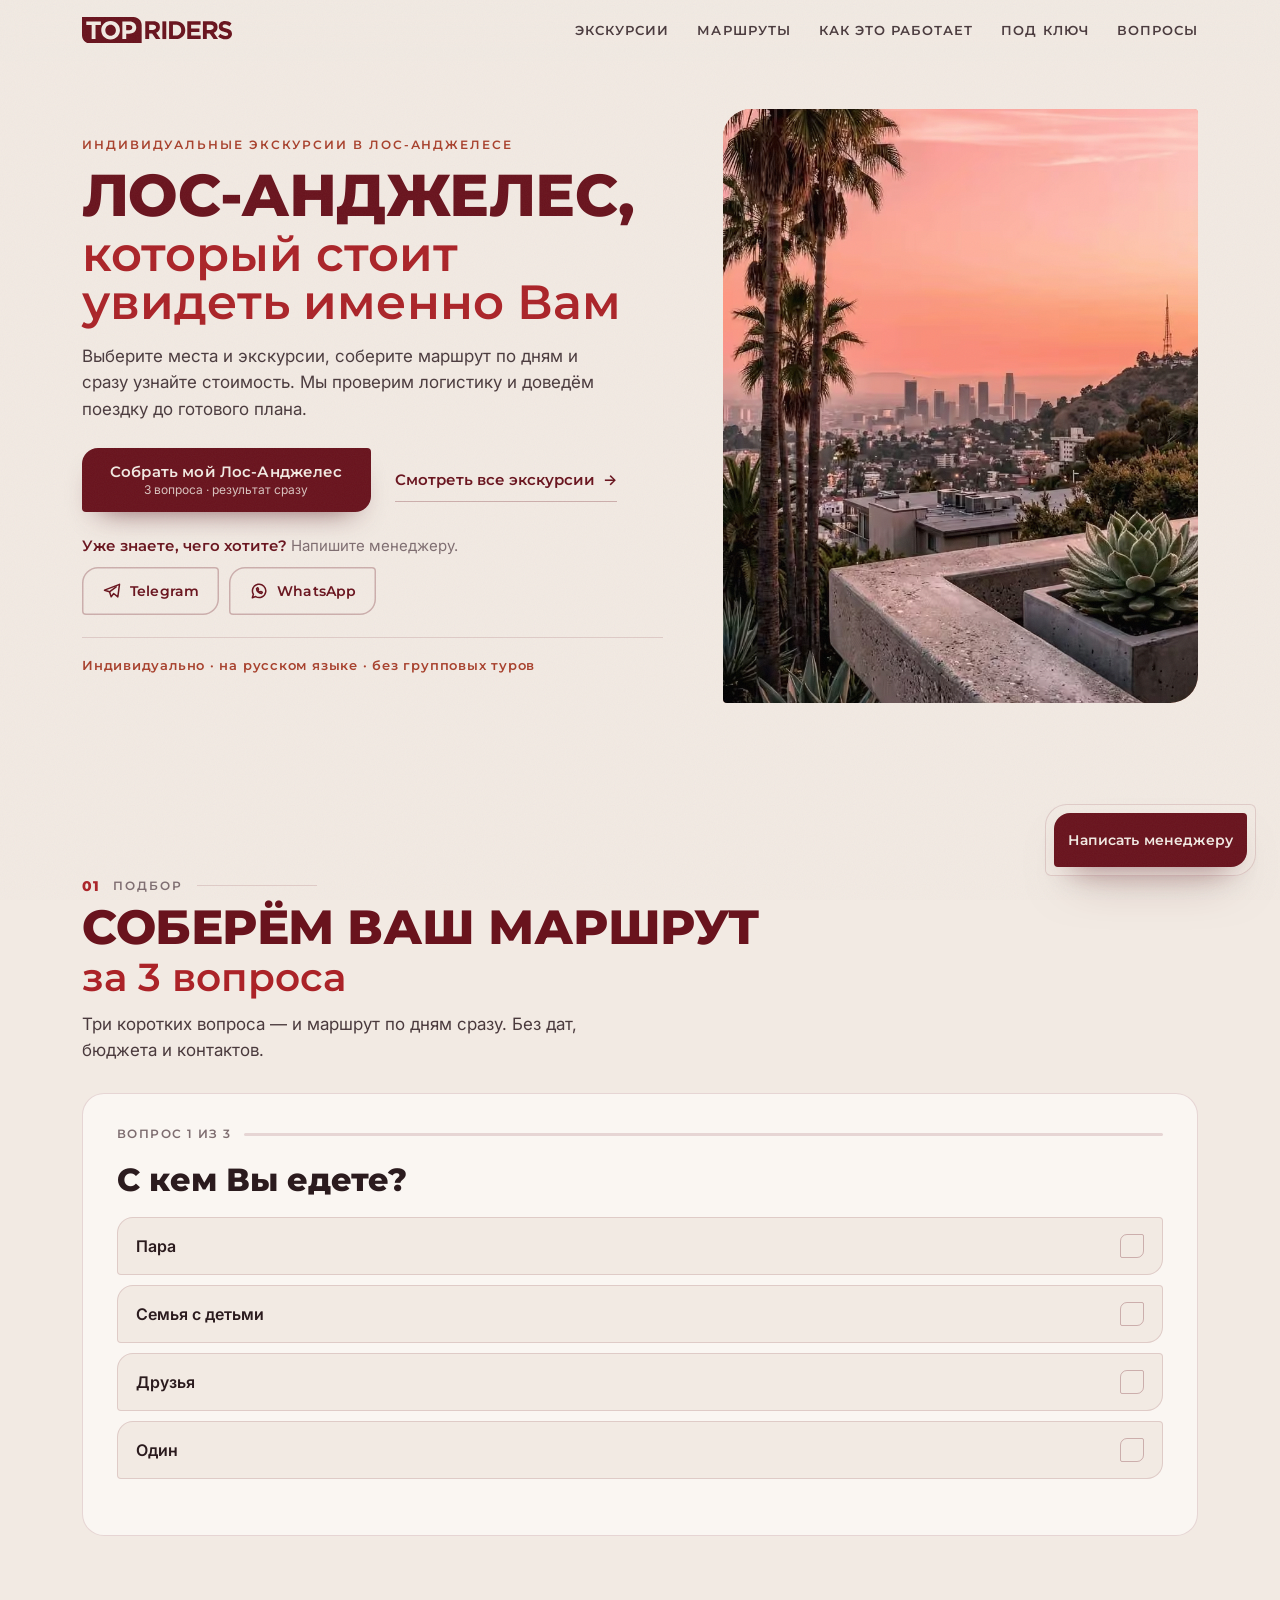
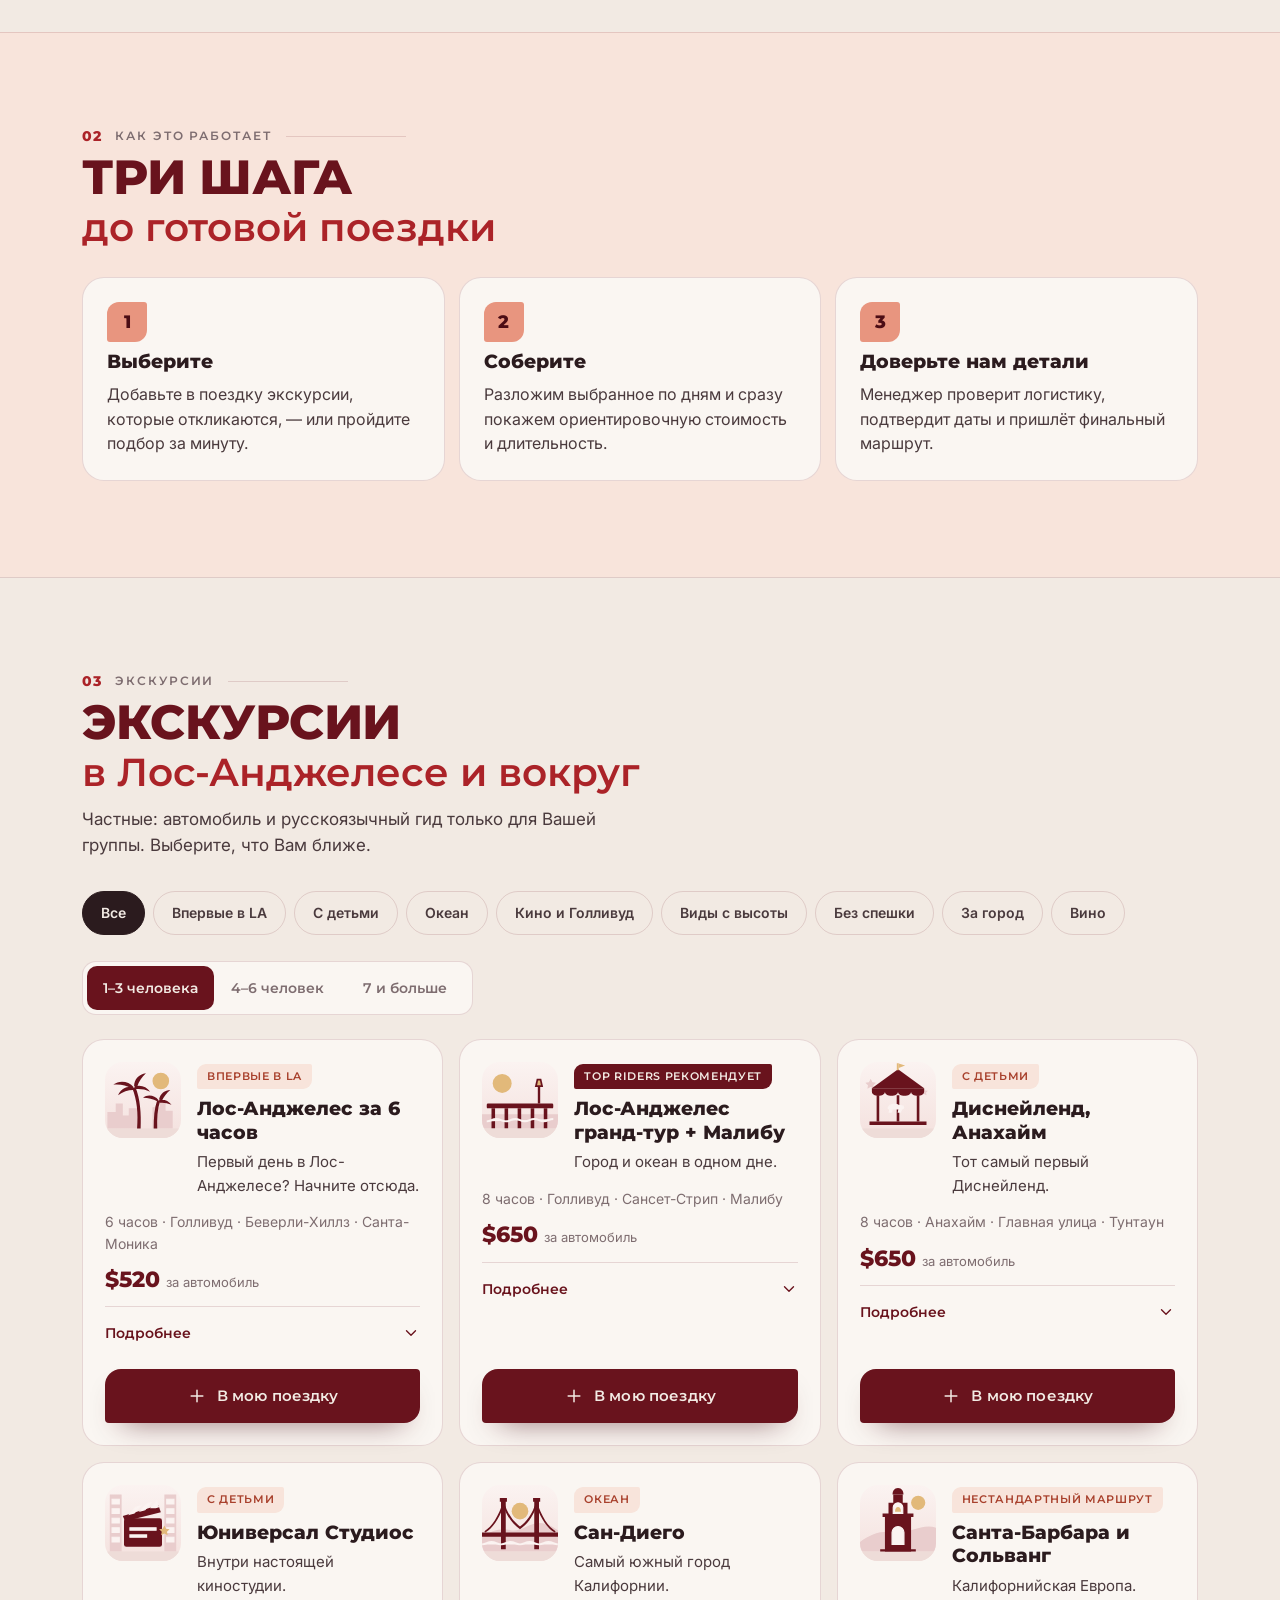
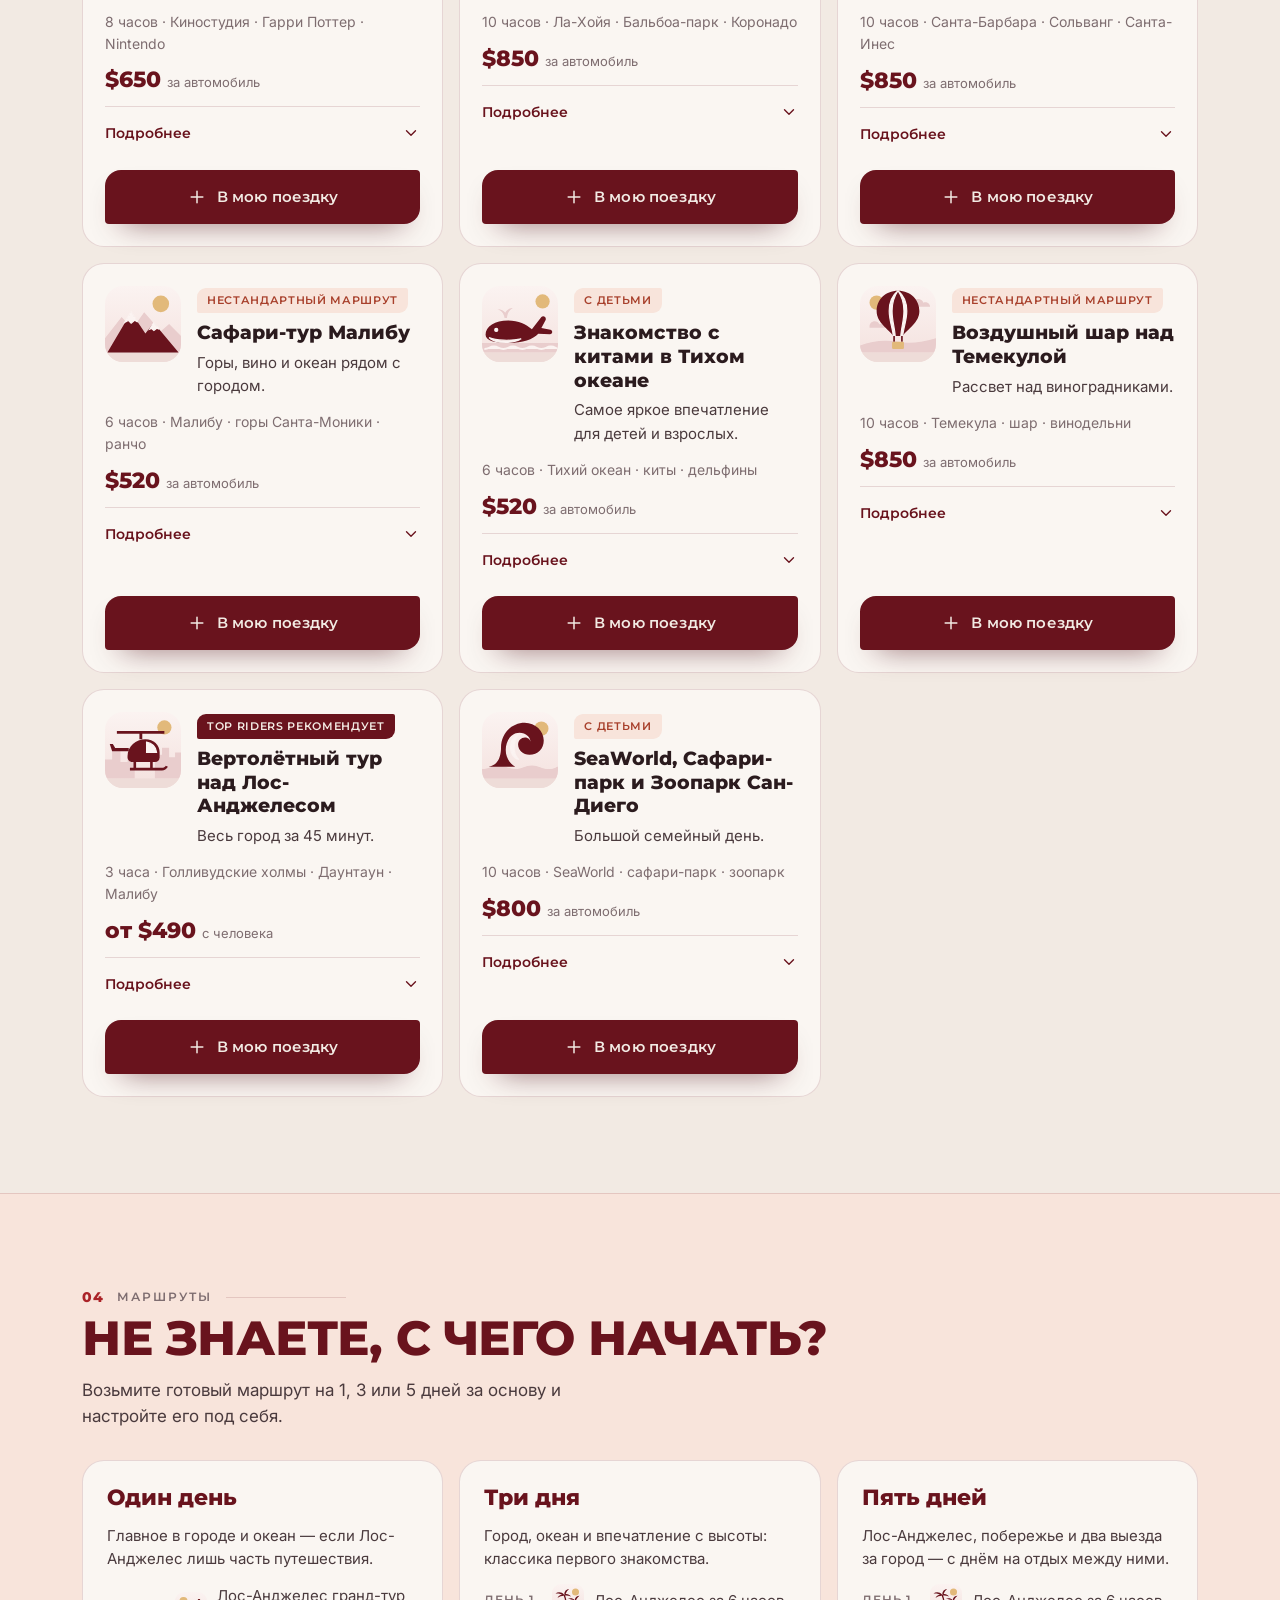
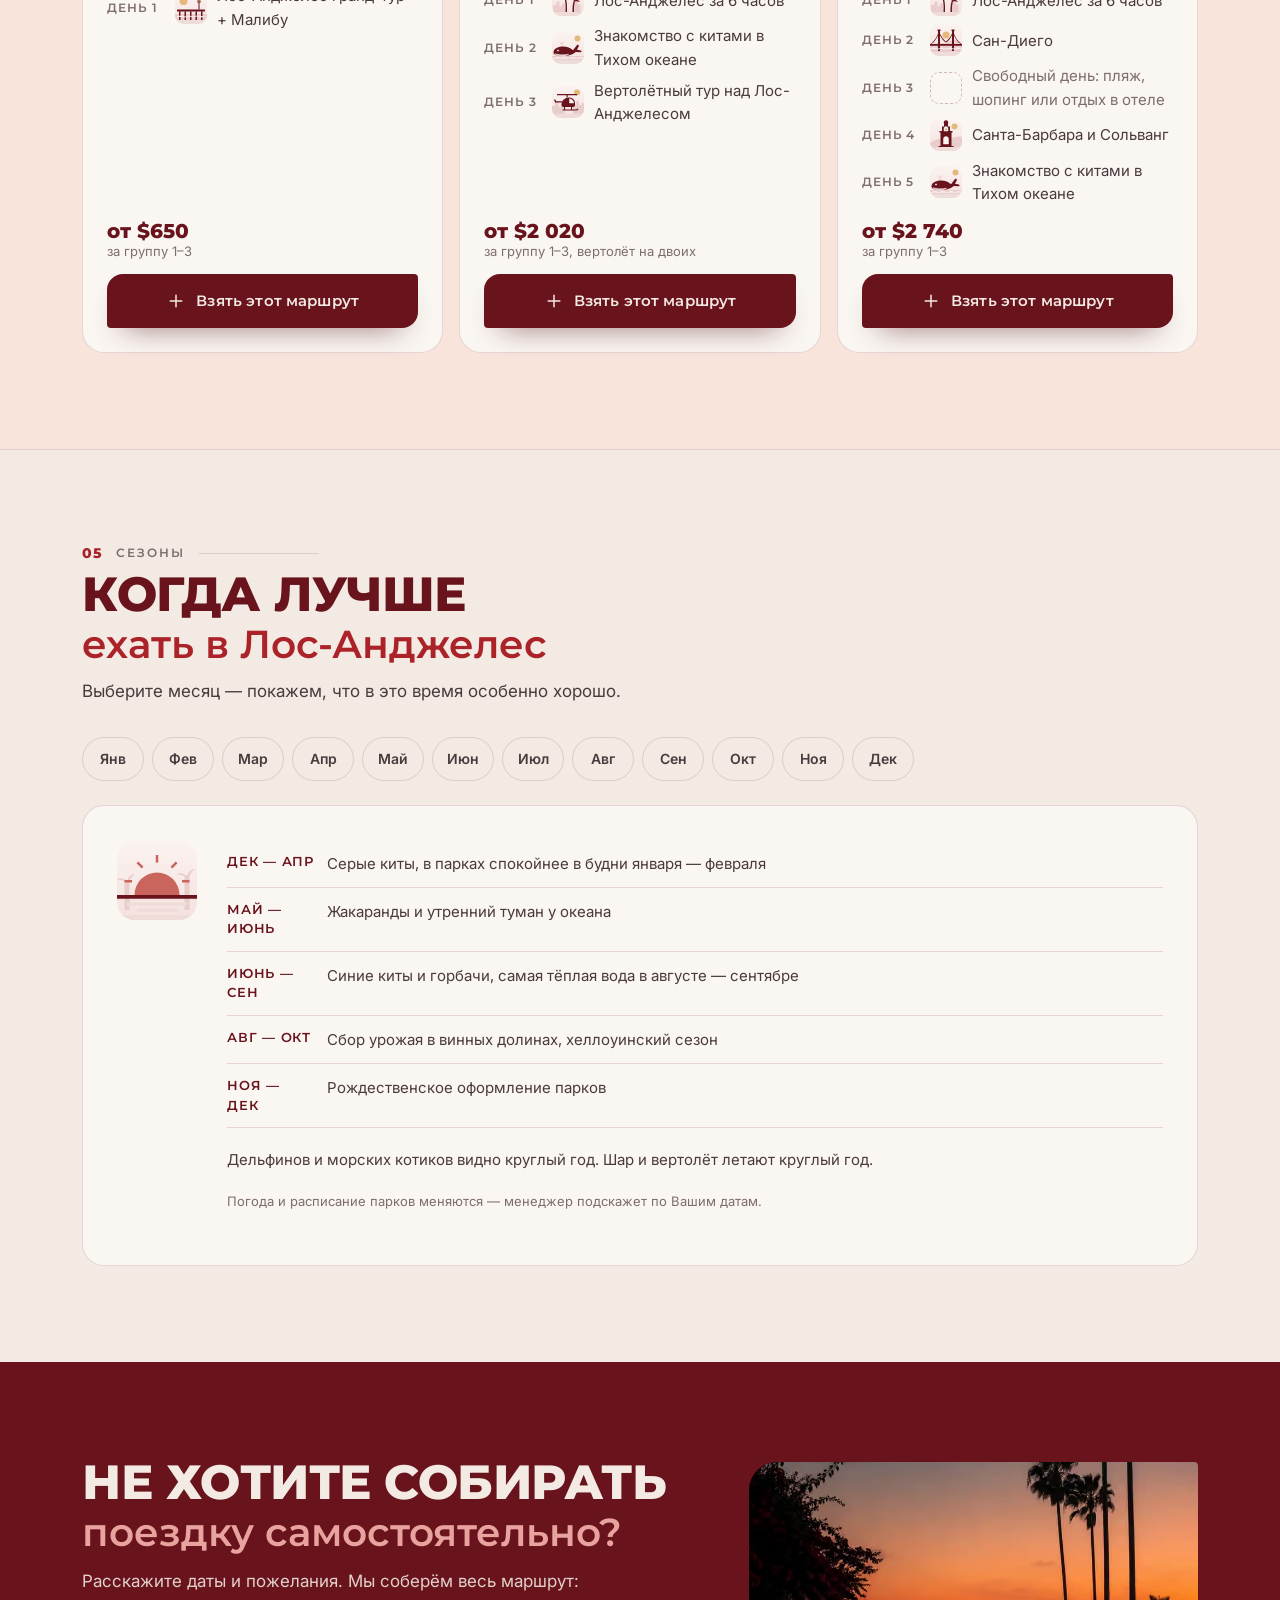
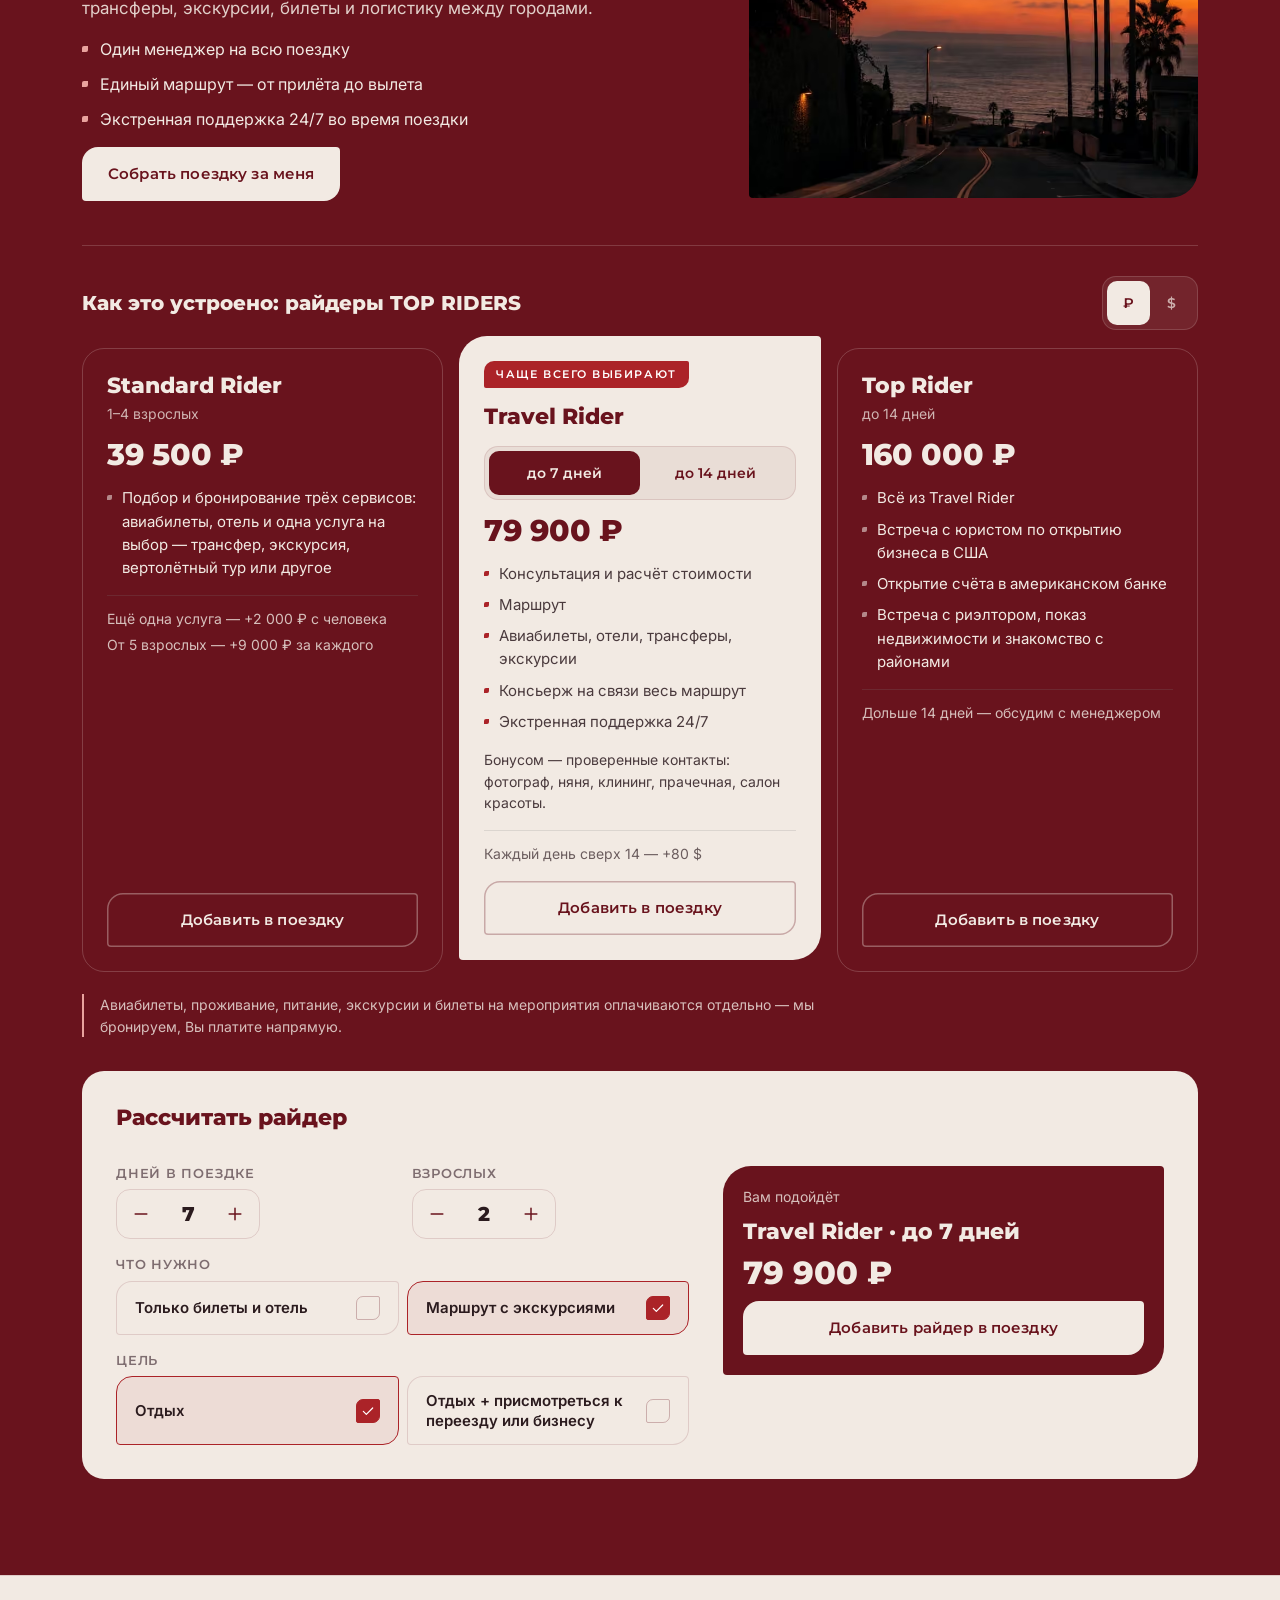
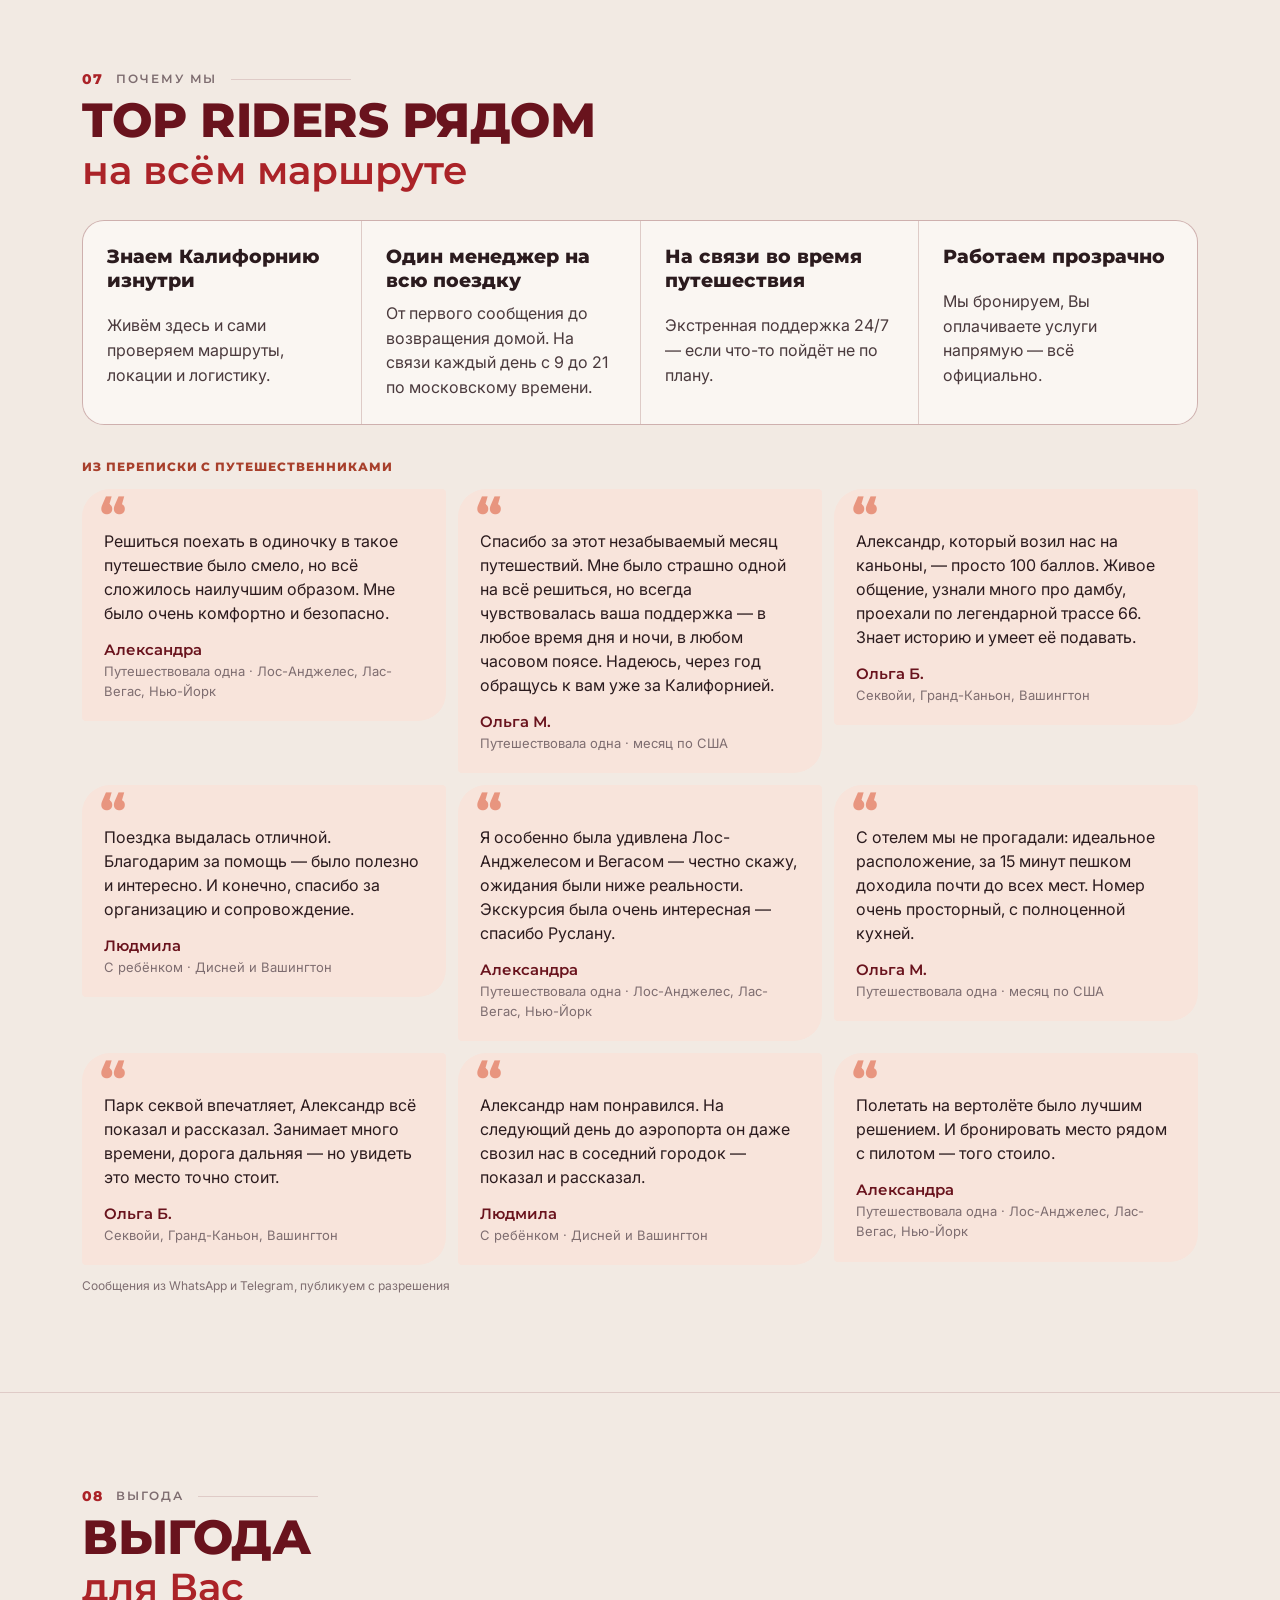
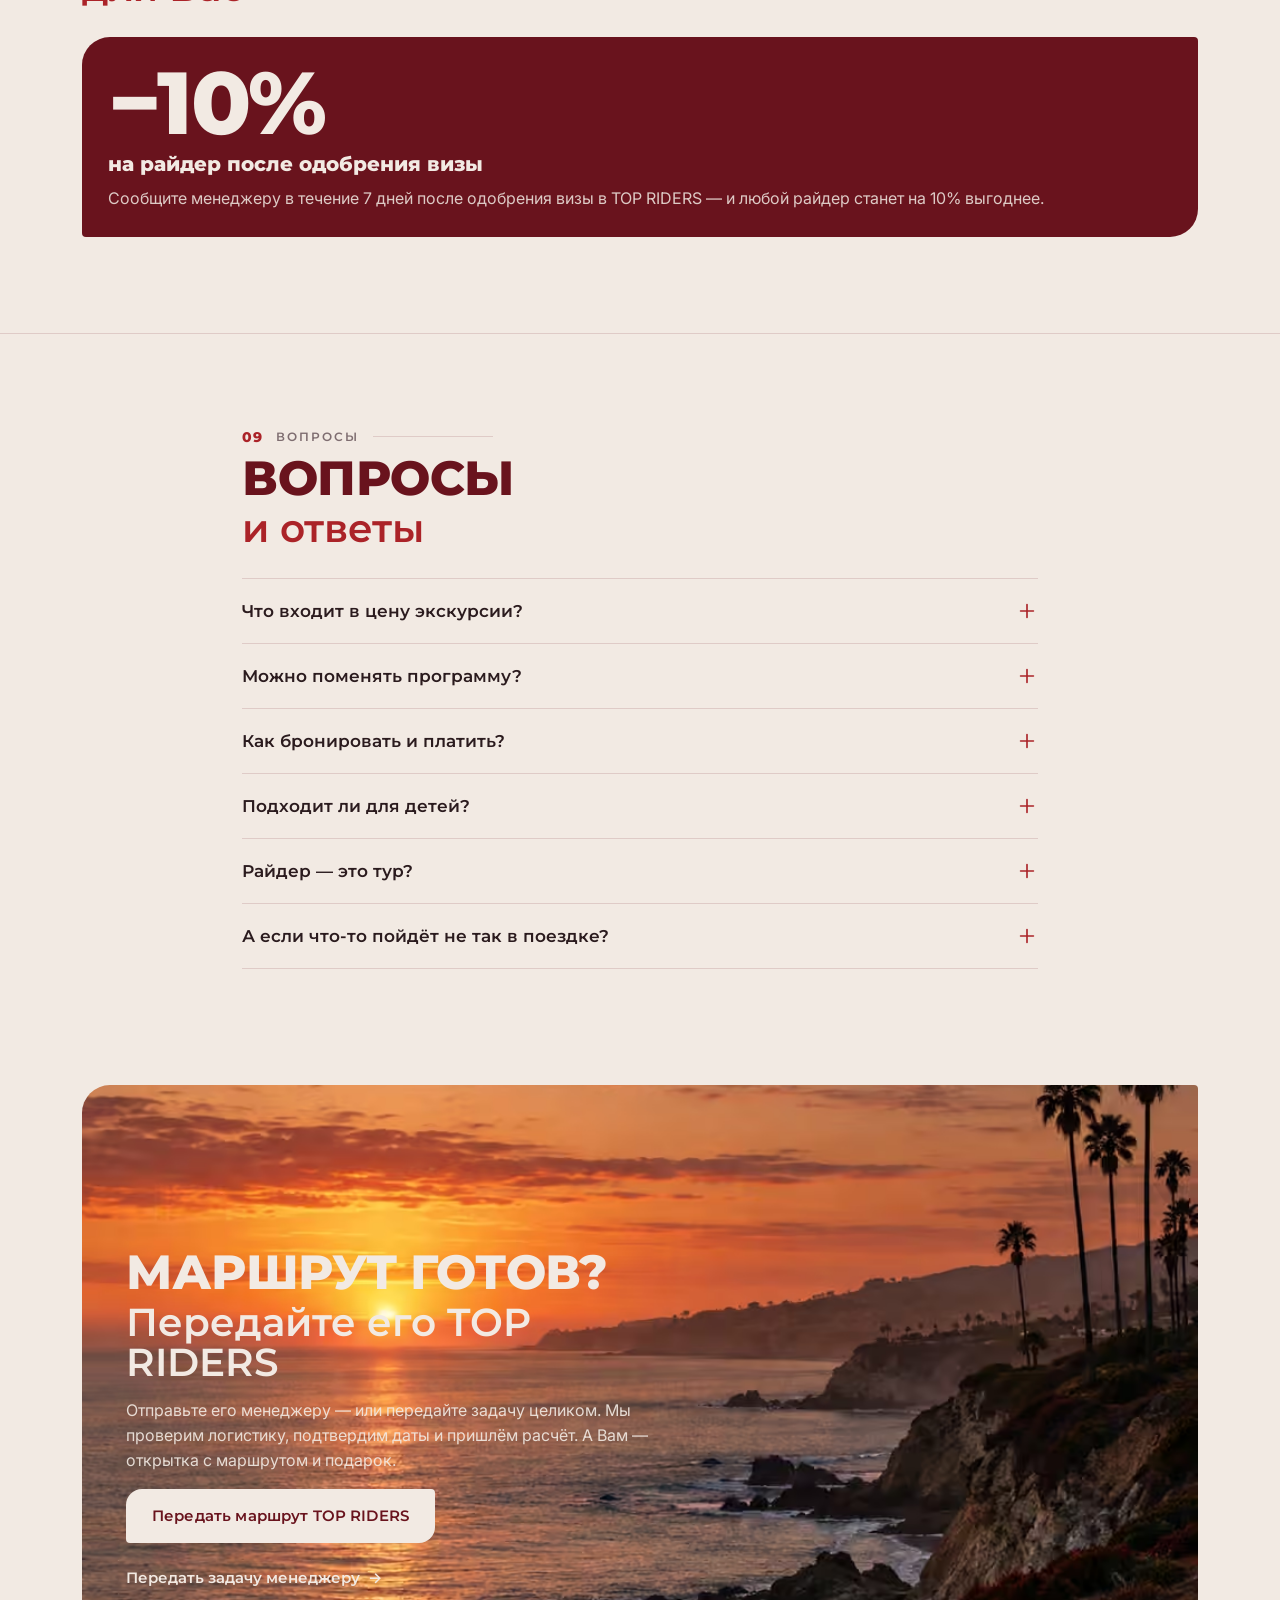
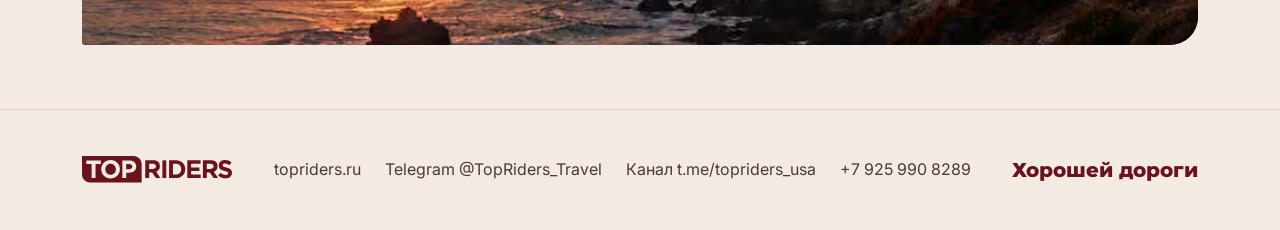
==== la/index.html @ 2ade3652 "LA: real traveller quotes under «TOP RIDERS рядом на всём маршруте» - Nine quotes from four travelle" ====
<!doctype html>
<html lang="ru">
<head>
  <meta charset="utf-8">
  <meta name="viewport" content="width=device-width, initial-scale=1, viewport-fit=cover">
  <title>Индивидуальные экскурсии в Лос-Анджелесе на русском — TOP RIDERS</title>
  <meta name="description" content="Индивидуальные экскурсии по Лос-Анджелесу с русскоязычным гидом: соберите маршрут по дням, сразу узнайте стоимость и отправьте план менеджеру TOP RIDERS.">
  <meta name="theme-color" content="#F2EAE3" media="(prefers-color-scheme: light)">
  <meta name="theme-color" content="#1C0F12" media="(prefers-color-scheme: dark)">
  <meta property="og:type" content="website">
  <meta property="og:locale" content="ru_RU">
  <meta property="og:title" content="Лос-Анджелес, который стоит увидеть именно Вам — TOP RIDERS">
  <meta property="og:description" content="Соберите поездку по дням, сразу узнайте стоимость и отправьте маршрут менеджеру.">
  <meta property="og:image" content="assets/photos/og.jpg">
  <meta property="og:image:width" content="1200">
  <meta property="og:image:height" content="630">
  <meta name="twitter:card" content="summary_large_image">
  <link rel="icon" href="assets/favicon.svg" type="image/svg+xml">
  <link rel="preconnect" href="https://fonts.googleapis.com">
  <link rel="preconnect" href="https://fonts.gstatic.com" crossorigin>
  <link rel="stylesheet" href="https://fonts.googleapis.com/css2?family=Inter:wght@400;600&family=Montserrat:wght@600;800&display=swap">
  <link rel="preload" as="image" href="assets/photos/hero.avif" type="image/avif">
  <link rel="stylesheet" href="assets/css/la.css?v=13">
  <script type="module" src="assets/js/app.js?v=13"></script>
</head>
<body>
  <a class="skip" href="#quiz">К подбору поездки</a>

  <header class="top">
    <div class="wrap top__in">
      <a class="logo" href="#hero" aria-label="TOP RIDERS — в начало" data-logo></a>
      <nav class="top__nav" aria-label="Разделы">
        <a href="#catalog">Экскурсии</a>
        <a href="#routes">Маршруты</a>
        <a href="#how">Как это работает</a>
        <a href="#riders">Под ключ</a>
        <a href="#faq">Вопросы</a>
      </nav>
      <button class="trip-btn" type="button" data-open-plan-top aria-label="Моя поездка" hidden>
        <span class="trip-btn__icon" data-ui="trip"></span><span class="trip-btn__label">Моя поездка</span><span class="trip-btn__n" data-trip-count hidden></span>
      </button>
    </div>
  </header>

  <main>
    <section class="hero" id="hero">
      <div class="wrap hero__grid">
        <div class="hero__text">
          <h1 class="overline" data-t="hero.seoTitle">Индивидуальные экскурсии в Лос-Анджелесе</h1>
          <p class="h1"><b data-t="hero.displayBold">Лос-Анджелес,</b> <span data-t="hero.displayLight">который стоит увидеть именно Вам</span></p>
          <p class="hero__lead" data-t="hero.lead">Выберите места и экскурсии, соберите маршрут по дням и сразу узнайте стоимость. Мы проверим логистику и доведём поездку до готового плана.</p>
          <div class="hero__actions">
            <a class="btn btn--main btn--cta" href="#quiz" data-start><span data-t="hero.cta">Собрать мой Лос-Анджелес</span><small data-t="hero.ctaSub">3 вопроса · результат сразу</small></a>
            <a class="link-arrow" href="#catalog"><span data-t="hero.link">Смотреть все экскурсии</span></a>
          </div>
          <div class="hero__direct">
            <p><b data-t="hero.directTitle">Уже знаете, чего хотите?</b> <span data-t="hero.directText">Напишите менеджеру.</span></p>
            <div class="hero__direct-btns">
              <button class="btn btn--ghost" type="button" data-quick="tg"><span data-ui="telegram"></span><span>Telegram</span></button>
              <button class="btn btn--ghost" type="button" data-quick="wa"><span data-ui="whatsapp"></span><span>WhatsApp</span></button>
            </div>
          </div>
          <p class="hero__tagline" data-t="hero.tagline">Индивидуально · на русском языке · без групповых туров</p>
        </div>
        <figure class="hero__photo shape">
          <picture>
            <source srcset="assets/photos/hero.avif" type="image/avif">
            <source srcset="assets/photos/hero.webp" type="image/webp">
            <img src="assets/photos/hero.jpg" width="768" height="1365" alt="Вид на Даунтаун Лос-Анджелеса с холмов, пальмы на закате" fetchpriority="high">
          </picture>
        </figure>
      </div>
    </section>

    <section class="section" id="quiz" aria-labelledby="quiz-h">
      <div class="wrap">
        <div class="sec-head" data-head="quiz"></div>
        <div class="quiz" data-quiz aria-live="polite"></div>
      </div>
    </section>

    <section class="section section--soft" id="how" aria-labelledby="how-h">
      <div class="wrap">
        <div class="sec-head" data-head="how"></div>
        <div data-how><!--prerender:how--><ol class="steps"><li class="step"><span class="step__n">1</span><h3 class="h3">Выберите</h3><p>Добавьте в поездку экскурсии, которые откликаются, — или пройдите подбор за минуту.</p></li><li class="step"><span class="step__n">2</span><h3 class="h3">Соберите</h3><p>Разложим выбранное по дням и сразу покажем ориентировочную стоимость и длительность.</p></li><li class="step"><span class="step__n">3</span><h3 class="h3">Доверьте нам детали</h3><p>Менеджер проверит логистику, подтвердит даты и пришлёт финальный маршрут.</p></li></ol><!--/prerender:how--></div>
      </div>
    </section>

    <section class="section" id="catalog" aria-labelledby="catalog-h">
      <div class="wrap">
        <div class="sec-head" data-head="catalog"></div>
        <div class="catalog__bar">
          <div class="chips" role="tablist" aria-label="Что Вам ближе" data-filters></div>
          <div class="catalog__tools">
            <div class="seg" role="radiogroup" aria-label="Размер группы" data-groupseg></div>
          </div>
        </div>
        <div class="grid" data-grid><!--prerender:catalog--><article class="card " data-card="la6"> <div class="card__head"> <span class="card__art"><span class="tile "><svg viewBox="0 0 64 64" aria-hidden="true"> <path class="b" d="M2 56V42h7v-7h6v10h5v-6h7v17Zm38 0V38h6v-5h5v8h6v15Z"/> <circle class="c" cx="47" cy="16" r="7"/> <rect class="g" x="0" y="56" width="64" height="8"/> <path class="a" d="M27 56c1-13 0-24-4-34l2.6-1c4 10 5 22 4.4 35Z"/> <path class="a" d="M24 21c-4-5-12-6-17-2 6-.5 11 .5 15.5 3.5ZM24.5 20.5c0-6 4-10 10-11-3.5 3-6 7-7.5 11.5ZM24 21c-6-1-11 2-13 7 4-3 8.5-4.5 12.5-4.5ZM25 20.5c5-1.5 10 0 13 4.5-4.5-2-9-2.5-12.5-2Z"/> <path class="a" d="M41 56c0-9 .5-17 3-24l2.4.8c-2.3 7-2.7 14.5-2.4 23.2Z"/> <path class="a" d="M45 32c-3-4-9-5-13-2 4.5 0 8.5 1 12 3ZM45.5 31.5c1-5 5-8 9.5-8-3 2.5-5.5 5.5-7 9ZM45.5 32c4-1 8 .5 10.5 4-3.5-1.5-7-2-10-1.6Z"/></svg></span></span> <div class="card__titles"> <span class="badge badge--first">Впервые в LA</span> <h3 class="h3">Лос-Анджелес за 6 часов</h3> <p class="card__hook">Первый день в Лос-Анджелесе? Начните отсюда.</p> </div> </div> <p class="card__meta">6 часов · Голливуд · Беверли-Хиллз · Санта-Моника</p> <div class="card__price">$520 <small>за автомобиль</small></div> <details class="more"> <summary>Подробнее <svg viewBox="0 0 24 24" fill="none" stroke="currentColor" stroke-width="1.8" stroke-linecap="round" stroke-linejoin="round" aria-hidden="true" ><path d="m6 9 6 6 6-6"/></svg></summary> <p class="card__lead">Голливуд, Беверли-Хиллз и океан за один день — без попытки увидеть весь город сразу.</p> <p class="more__price">Автомобиль с гидом · до 3 гостей · ≈ $173 с человека, если поедете втроём</p> <div class="more__grid"> <div class="fit"><b>Подойдёт, если</b><ul><li>Вы впервые в городе</li><li>хочется увидеть главное за один день</li><li>любите красивые виды</li></ul></div> <div class="fit fit--no"><b>Не рекомендуем, если</b><ul><li>Вы уже хорошо знаете Лос-Анджелес</li></ul></div> <div class="fit"><b>Программа</b><ul><li>Аллея славы и театр Долби</li><li>Обсерватория Гриффита с видом на город</li><li>Даунтаун, мэрия, улица Ольвера</li><li>Беверли-Хиллз и Родео-драйв</li><li>Санта-Моника и Третья улица</li></ul></div> </div> <p class="term">По желанию — на ретро-автомобиле, +60 $ в час.</p> <p class="when"><b>Когда лучше:</b> Круглый год. В мае — июне город в цветущих жакарандах.</p> </details> <div class="card__foot"><button class="btn btn--main add " type="button" data-add="la6" aria-pressed="false"> <svg viewBox="0 0 24 24" fill="none" stroke="currentColor" stroke-width="1.8" stroke-linecap="round" stroke-linejoin="round" aria-hidden="true" ><path d="M12 5v14M5 12h14"/></svg><span>В мою поездку</span></button></div> </article><article class="card " data-card="lagrand"> <div class="card__head"> <span class="card__art"><span class="tile "><svg viewBox="0 0 64 64" aria-hidden="true"> <circle class="c" cx="17" cy="18" r="8"/> <path class="b" d="M0 44h64v12H0Z"/> <rect class="a" x="4" y="35" width="56" height="4" rx="1"/> <path class="a" d="M8 39h3v17H8Zm11 0h3v17h-3Zm11 0h3v17h-3Zm11 0h3v17h-3Zm11 0h3v17h-3Z"/> <path class="a" d="M47 35V20h2v15Z"/> <path class="a" d="M44.5 21h7l-1.6-7h-3.8Z"/> <path class="c" d="M46.4 19.5h3.2l-.8-4h-1.6Z"/> <rect class="g" x="0" y="56" width="64" height="8"/> <path class="h" d="M4 50c4 0 4-2 8-2s4 2 8 2 4-2 8-2 4 2 8 2 4-2 8-2 4 2 8 2 4-2 8-2" fill="none" stroke-width="1.6"/></svg></span></span> <div class="card__titles"> <span class="badge badge--recommend">TOP RIDERS рекомендует</span> <h3 class="h3">Лос-Анджелес гранд-тур + Малибу</h3> <p class="card__hook">Город и океан в одном дне.</p> </div> </div> <p class="card__meta">8 часов · Голливуд · Сансет-Стрип · Малибу</p> <div class="card__price">$650 <small>за автомобиль</small></div> <details class="more"> <summary>Подробнее <svg viewBox="0 0 24 24" fill="none" stroke="currentColor" stroke-width="1.8" stroke-linecap="round" stroke-linejoin="round" aria-hidden="true" ><path d="m6 9 6 6 6-6"/></svg></summary> <p class="card__lead">Вся классика Лос-Анджелеса, а потом — побережье Малибу и пирс на закате.</p> <p class="more__price">Автомобиль с гидом · до 3 гостей · ≈ $217 с человека, если поедете втроём</p> <div class="more__grid"> <div class="fit"><b>Подойдёт, если</b><ul><li>Вы впервые в городе и хотите увидеть больше</li><li>любите океан</li><li>готовы к насыщенному дню</li></ul></div> <div class="fit fit--no"><b>Не рекомендуем, если</b><ul><li>хочется минимум времени в машине</li></ul></div> <div class="fit"><b>Программа</b><ul><li>Вся программа 6-часового тура</li><li>Сансет-Стрип</li><li>Сад Lake Shrine в Пасифик-Палисейдс</li><li>Смотровая у университета Пеппердайн</li><li>Пирс Малибу</li></ul></div> </div> <p class="when"><b>Когда лучше:</b> Август — сентябрь — самая тёплая вода. В мае — июне утром у океана бывает туман, к обеду обычно проясняется.</p> </details> <div class="card__foot"><button class="btn btn--main add " type="button" data-add="lagrand" aria-pressed="false"> <svg viewBox="0 0 24 24" fill="none" stroke="currentColor" stroke-width="1.8" stroke-linecap="round" stroke-linejoin="round" aria-hidden="true" ><path d="M12 5v14M5 12h14"/></svg><span>В мою поездку</span></button></div> </article><article class="card " data-card="disney"> <div class="card__head"> <span class="card__art"><span class="tile "><svg viewBox="0 0 64 64" aria-hidden="true"> <path class="b" d="M9 14l1.5 3 3 .5-2.2 2 .5 3-2.8-1.4-2.8 1.4.5-3-2.2-2 3-.5ZM54 22l1 2 2.2.3-1.6 1.5.4 2.2-2-1-2 1 .4-2.2-1.6-1.5 2.2-.3Z"/> <rect class="g" x="0" y="56" width="64" height="8"/> <path class="a" d="M32 6 10 22h44Z"/> <path class="c" d="M31 1h1.6v6H31Z"/><path class="c" d="M32.6 1.2 38 3l-5.4 2Z"/> <path class="a" d="M10 22h44v3c0 2-2.5 3.5-5.5 3.5S43 27 43 25c0 2-2.5 3.5-5.5 3.5S32 27 32 25c0 2-2.5 3.5-5.5 3.5S21 27 21 25c0 2-2.5 3.5-5.5 3.5S10 27 10 25Z"/> <path class="a" d="M14 28h2.2v22H14Zm16.9 0h2.2v22h-2.2Zm16.9 0H50v22h-2.2Z"/> <path class="a" d="M8 50h48v3H8Z"/> <path class="h" d="M24 38c1.5-2.5 6-3 8.5-1.5l3 .5c1 0 1.5 1 1 2l-1 .2-1.6 3h-1.6l.6-2.6h-5.8l-.8 2.6h-1.6l.4-2.8c-1 .2-1.6-.2-1.1-1.4Z"/></svg></span></span> <div class="card__titles"> <span class="badge badge--kids">С детьми</span> <h3 class="h3">Диснейленд, Анахайм</h3> <p class="card__hook">Тот самый первый Диснейленд.</p> </div> </div> <p class="card__meta">8 часов · Анахайм · Главная улица · Тунтаун</p> <div class="card__price">$650 <small>за автомобиль</small></div> <details class="more"> <summary>Подробнее <svg viewBox="0 0 24 24" fill="none" stroke="currentColor" stroke-width="1.8" stroke-linecap="round" stroke-linejoin="round" aria-hidden="true" ><path d="m6 9 6 6 6-6"/></svg></summary> <p class="card__lead">Мы берём на себя дорогу и маршрут по парку, Вы — только впечатления.</p> <p class="more__price">Автомобиль с гидом · до 3 гостей · ≈ $217 с человека, если поедете втроём</p> <div class="more__grid"> <div class="fit"><b>Подойдёт, если</b><ul><li>Вы путешествуете с детьми</li><li>хочется провести в парке весь день</li><li>важно не тратить время на очереди и дорогу</li></ul></div> <div class="fit fit--no"><b>Не рекомендуем, если</b><ul><li>не любите людные места</li></ul></div> <div class="fit"><b>Программа</b><ul><li>Главная улица</li><li>Страна фантазий</li><li>Страна будущего</li><li>Приключения и Новый Орлеан</li><li>Тунтаун</li></ul></div> </div> <p class="term">Билеты в парк оплачиваются отдельно.</p> <p class="when"><b>Когда лучше:</b> Спокойнее в будни января — февраля (кроме праздничных выходных) и в сентябре. С середины ноября — рождественское оформление, в сентябре — октябре — хеллоуинский сезон.</p> </details> <div class="card__foot"><button class="btn btn--main add " type="button" data-add="disney" aria-pressed="false"> <svg viewBox="0 0 24 24" fill="none" stroke="currentColor" stroke-width="1.8" stroke-linecap="round" stroke-linejoin="round" aria-hidden="true" ><path d="M12 5v14M5 12h14"/></svg><span>В мою поездку</span></button></div> </article><article class="card " data-card="universal"> <div class="card__head"> <span class="card__art"><span class="tile "><svg viewBox="0 0 64 64" aria-hidden="true"> <path class="b" d="M4 8h10v48H4Zm46 0h10v48H50Z"/> <path class="h" d="M6 12h6v4H6Zm0 8h6v4H6Zm0 8h6v4H6Zm0 8h6v4H6Zm0 8h6v4H6Zm46-32h6v4h-6Zm0 8h6v4h-6Zm0 8h6v4h-6Zm0 8h6v4h-6Zm0 8h6v4h-6Z"/> <rect class="g" x="0" y="56" width="64" height="8"/> <rect class="a" x="16" y="28" width="32" height="24" rx="2"/> <path class="a" d="m15 26 30-9 2 6-30 7.5Z"/> <path class="h" d="m21 24.5 5-5.8 3.6-1-5 5.8Zm9-2.7 5-5.8 3.6-1-5 5.8Zm9-2.7 4.6-5.3 1.4 4.6-2.4.7Z"/> <path class="h" d="M21 36h22v2H21Zm0 6h14v2H21Z"/> <path class="c" d="M50 34l1.4 2.8 3 .4-2.2 2.1.6 3-2.8-1.5-2.8 1.5.6-3-2.2-2.1 3-.4Z"/></svg></span></span> <div class="card__titles"> <span class="badge badge--kids">С детьми</span> <h3 class="h3">Юниверсал Студиос</h3> <p class="card__hook">Внутри настоящей киностудии.</p> </div> </div> <p class="card__meta">8 часов · Киностудия · Гарри Поттер · Nintendo</p> <div class="card__price">$650 <small>за автомобиль</small></div> <details class="more"> <summary>Подробнее <svg viewBox="0 0 24 24" fill="none" stroke="currentColor" stroke-width="1.8" stroke-linecap="round" stroke-linejoin="round" aria-hidden="true" ><path d="m6 9 6 6 6-6"/></svg></summary> <p class="card__lead">Съёмочные площадки, мир Гарри Поттера и Super Nintendo World — для детей и взрослых.</p> <p class="more__price">Автомобиль с гидом · до 3 гостей · ≈ $217 с человека, если поедете втроём</p> <div class="more__grid"> <div class="fit"><b>Подойдёт, если</b><ul><li>любите кино</li><li>путешествуете с детьми или подростками</li><li>хочется аттракционов</li></ul></div> <div class="fit fit--no"><b>Не рекомендуем, если</b><ul><li>ищете спокойный день</li></ul></div> <div class="fit"><b>Программа</b><ul><li>Экскурсия по действующей киностудии</li><li>Мир Гарри Поттера</li><li>Super Nintendo World</li><li>Парк Юрского периода</li><li>«Трансформеры» и шоу WaterWorld</li></ul></div> </div> <p class="term">Билеты в парк оплачиваются отдельно.</p> <p class="when"><b>Когда лучше:</b> Спокойнее в будни января — февраля и в сентябре. Halloween Horror Nights (сентябрь — октябрь) — вечерняя программа для взрослых, детям до 13 лет её не рекомендуют.</p> </details> <div class="card__foot"><button class="btn btn--main add " type="button" data-add="universal" aria-pressed="false"> <svg viewBox="0 0 24 24" fill="none" stroke="currentColor" stroke-width="1.8" stroke-linecap="round" stroke-linejoin="round" aria-hidden="true" ><path d="M12 5v14M5 12h14"/></svg><span>В мою поездку</span></button></div> </article><article class="card " data-card="sandiego"> <div class="card__head"> <span class="card__art"><span class="tile "><svg viewBox="0 0 64 64" aria-hidden="true"> <circle class="c" cx="32" cy="22" r="7"/> <path class="b" d="M0 44c8-6 16-8 24-6s16-6 24-6 12 4 16 6v18H0Z"/> <rect class="g" x="0" y="56" width="64" height="8"/> <path class="a" d="M16 12h4v42h-4Zm28 0h4v42h-4Z"/> <path class="a" d="M15 11h6v3h-6Zm28 0h6v3h-6Z"/> <path class="a" d="M0 40h64v3.5H0Z"/> <path class="a" d="M2 39C8 35 14 27 18 13c4 13 9 18 14 22 5-4 10-9 14-22 4 14 10 22 16 26l-.8 1C55 36 50 29 46 18c-4 10-8 15-14 19.2C26 33 22 28 18 18 14 29 9 36 2.8 40Z"/> <path class="h" d="M0 50c4 0 4-2 8-2s4 2 8 2 4-2 8-2 4 2 8 2 4-2 8-2 4 2 8 2 4-2 8-2 4 2 8 2" fill="none" stroke-width="1.6"/></svg></span></span> <div class="card__titles"> <span class="badge badge--ocean">Океан</span> <h3 class="h3">Сан-Диего</h3> <p class="card__hook">Самый южный город Калифорнии.</p> </div> </div> <p class="card__meta">10 часов · Ла-Хойя · Бальбоа-парк · Коронадо</p> <div class="card__price">$850 <small>за автомобиль</small></div> <details class="more"> <summary>Подробнее <svg viewBox="0 0 24 24" fill="none" stroke="currentColor" stroke-width="1.8" stroke-linecap="round" stroke-linejoin="round" aria-hidden="true" ><path d="m6 9 6 6 6-6"/></svg></summary> <p class="card__lead">Морские котики Ла-Хойи, мексиканский колорит Старого города и остров Коронадо.</p> <p class="more__price">Автомобиль с гидом · до 3 гостей · ≈ $283 с человека, если поедете втроём</p> <div class="more__grid"> <div class="fit"><b>Подойдёт, если</b><ul><li>любите океан и животных</li><li>хочется увидеть другой город</li><li>готовы к длинному дню</li></ul></div> <div class="fit fit--no"><b>Не рекомендуем, если</b><ul><li>у Вас всего 1–2 дня в Лос-Анджелесе</li></ul></div> <div class="fit"><b>Программа</b><ul><li>Ла-Хойя с морскими котиками</li><li>Бальбоа-парк</li><li>Старый город с мексиканским колоритом</li><li>Набережная и авианосец «Мидуэй»</li><li>Остров Коронадо и отель Del Coronado</li></ul></div> </div> <p class="when"><b>Когда лучше:</b> Круглый год. Морских котиков видно в любой сезон.</p> </details> <div class="card__foot"><button class="btn btn--main add " type="button" data-add="sandiego" aria-pressed="false"> <svg viewBox="0 0 24 24" fill="none" stroke="currentColor" stroke-width="1.8" stroke-linecap="round" stroke-linejoin="round" aria-hidden="true" ><path d="M12 5v14M5 12h14"/></svg><span>В мою поездку</span></button></div> </article><article class="card " data-card="santabarbara"> <div class="card__head"> <span class="card__art"><span class="tile "><svg viewBox="0 0 64 64" aria-hidden="true"> <circle class="c" cx="49" cy="15" r="6"/> <path class="b" d="M0 48c10-8 20-10 30-8s22-8 34-4v20H0Z"/> <rect class="g" x="0" y="56" width="64" height="8"/> <path class="a" d="M21 56V26h22v30Z"/> <path class="a" d="M19 24h26v3H19Zm5-9h16v9H24Zm4-7h8v7h-8Z"/> <path class="a" d="M32 2.5c3.2 0 4.6 2.6 4.6 5.5h-9.2c0-2.9 1.4-5.5 4.6-5.5Z"/> <path class="h" d="M28 24v-5a4 4 0 0 1 8 0v5Zm-1 26V40a5 5 0 0 1 10 0v10Z"/> <path class="c" d="M29.5 22.5c0-2.6 1-4 2.5-4s2.5 1.4 2.5 4Z"/> <path class="a" d="M17 54h30v2H17Z"/></svg></span></span> <div class="card__titles"> <span class="badge badge--unusual">Нестандартный маршрут</span> <h3 class="h3">Санта-Барбара и Сольванг</h3> <p class="card__hook">Калифорнийская Европа.</p> </div> </div> <p class="card__meta">10 часов · Санта-Барбара · Сольванг · Санта-Инес</p> <div class="card__price">$850 <small>за автомобиль</small></div> <details class="more"> <summary>Подробнее <svg viewBox="0 0 24 24" fill="none" stroke="currentColor" stroke-width="1.8" stroke-linecap="round" stroke-linejoin="round" aria-hidden="true" ><path d="m6 9 6 6 6-6"/></svg></summary> <p class="card__lead">Испанская архитектура, датский городок Сольванг и дегустация в винной долине.</p> <p class="more__price">Автомобиль с гидом · до 3 гостей · ≈ $283 с человека, если поедете втроём</p> <div class="more__grid"> <div class="fit"><b>Подойдёт, если</b><ul><li>любите архитектуру и вино</li><li>хочется спокойного дня за городом</li><li>едете вдвоём</li></ul></div> <div class="fit fit--no"><b>Не рекомендуем, если</b><ul><li>путешествуете с маленькими детьми</li></ul></div> <div class="fit"><b>Программа</b><ul><li>Монтесито</li><li>Причал Стирнс-Уорф</li><li>Миссия Санта-Барбары</li><li>Здание суда со смотровой башней</li><li>Датский городок Сольванг</li><li>Дегустация в винодельнях долины Санта-Инес</li></ul></div> </div> <p class="when"><b>Когда лучше:</b> Август — октябрь — сбор урожая, самое красивое время в долинах.</p> </details> <div class="card__foot"><button class="btn btn--main add " type="button" data-add="santabarbara" aria-pressed="false"> <svg viewBox="0 0 24 24" fill="none" stroke="currentColor" stroke-width="1.8" stroke-linecap="round" stroke-linejoin="round" aria-hidden="true" ><path d="M12 5v14M5 12h14"/></svg><span>В мою поездку</span></button></div> </article><article class="card " data-card="safari"> <div class="card__head"> <span class="card__art"><span class="tile "><svg viewBox="0 0 64 64" aria-hidden="true"> <circle class="c" cx="47" cy="15" r="7"/> <path class="b" d="M0 44 14 26l9 10 10-14 14 16 7-6 10 10v14H0Z"/> <rect class="g" x="0" y="56" width="64" height="8"/> <path class="a" d="M2 56 22 22l12 18 7-9 21 25Z"/> <path class="h" d="m22 22 5.5 8.4-2.5-1.6-3 2.6-2.4-2.4-3 1.6Zm19 9 4.6 5.4-2-.8-2.4 1.8-2-1.6-1.6.6Z"/></svg></span></span> <div class="card__titles"> <span class="badge badge--unusual">Нестандартный маршрут</span> <h3 class="h3">Сафари-тур Малибу</h3> <p class="card__hook">Горы, вино и океан рядом с городом.</p> </div> </div> <p class="card__meta">6 часов · Малибу · горы Санта-Моники · ранчо</p> <div class="card__price">$520 <small>за автомобиль</small></div> <details class="more"> <summary>Подробнее <svg viewBox="0 0 24 24" fill="none" stroke="currentColor" stroke-width="1.8" stroke-linecap="round" stroke-linejoin="round" aria-hidden="true" ><path d="m6 9 6 6 6-6"/></svg></summary> <p class="card__lead">Ранчо в горах Санта-Моники с животными и виноградниками, а потом — пляжи Малибу.</p> <p class="more__price">Автомобиль с гидом · до 3 гостей · ≈ $173 с человека, если поедете втроём</p> <div class="more__grid"> <div class="fit"><b>Подойдёт, если</b><ul><li>хочется природы без долгой дороги</li><li>любите вино</li><li>ищете нетуристический Лос-Анджелес</li></ul></div> <div class="fit"><b>Программа</b><ul><li>Пляжи Малибу</li><li>Сафари на ранчо в горах Санта-Моники</li><li>Виноградники и животные</li><li>Дегустация вин</li></ul></div> </div> <p class="term">Билеты на сафари оплачиваются отдельно, ужин на закате — по желанию.</p> <p class="when"><b>Когда лучше:</b> Август — октябрь — сбор урожая. Летом у океана комфортно.</p> </details> <div class="card__foot"><button class="btn btn--main add " type="button" data-add="safari" aria-pressed="false"> <svg viewBox="0 0 24 24" fill="none" stroke="currentColor" stroke-width="1.8" stroke-linecap="round" stroke-linejoin="round" aria-hidden="true" ><path d="M12 5v14M5 12h14"/></svg><span>В мою поездку</span></button></div> </article><article class="card " data-card="whales"> <div class="card__head"> <span class="card__art"><span class="tile "><svg viewBox="0 0 64 64" aria-hidden="true"> <circle class="c" cx="51" cy="13" r="6"/> <path class="b" d="M0 48h64v8H0Z"/> <rect class="g" x="0" y="56" width="64" height="8"/> <path class="a" d="M3 41c0-7 8-12 19-12 9 0 15 3 20 7.5L50 26c1.8-1.4 4.4.2 3.6 2.6L50 35.4l7.6 1.4c2.2.6 2 3.6-.4 3.8l-9.8-.4C43 45 34 48 23 48 11 48 3 46 3 41Z"/> <path class="h" d="M6 43.5c6 2.4 17 3 27 1-3 2-8 3-13 3-7 0-12-1.6-14-4Z"/> <circle class="h" cx="12" cy="37" r="1.3"/> <path class="b" d="M19 27c-.4-4-3-6.5-6-7.5 2.8-.2 5 1 6.6 3 1.2-2.4 3.4-4 6.4-4-2.8 1.6-4.6 4.4-5 8.5Z"/> <path class="h" d="M2 53c4 0 4-2 8-2s4 2 8 2 4-2 8-2 4 2 8 2 4-2 8-2 4 2 8 2 4-2 8-2 4 2 8 2" fill="none" stroke-width="1.6"/></svg></span></span> <div class="card__titles"> <span class="badge badge--kids">С детьми</span> <h3 class="h3">Знакомство с китами в Тихом океане</h3> <p class="card__hook">Самое яркое впечатление для детей и взрослых.</p> </div> </div> <p class="card__meta">6 часов · Тихий океан · киты · дельфины</p> <div class="card__price">$520 <small>за автомобиль</small></div> <details class="more"> <summary>Подробнее <svg viewBox="0 0 24 24" fill="none" stroke="currentColor" stroke-width="1.8" stroke-linecap="round" stroke-linejoin="round" aria-hidden="true" ><path d="m6 9 6 6 6-6"/></svg></summary> <p class="card__lead">Морская прогулка с китами, дельфинами и котиками — одно из самых ярких впечатлений поездки.</p> <p class="more__price">Автомобиль с гидом · до 3 гостей · ≈ $173 с человека, если поедете втроём</p> <div class="more__grid"> <div class="fit"><b>Подойдёт, если</b><ul><li>путешествуете с детьми</li><li>любите природу</li><li>хочется впечатлений, а не только достопримечательностей</li></ul></div> <div class="fit fit--no"><b>Не рекомендуем, если</b><ul><li>Вас укачивает на воде</li></ul></div> <div class="fit"><b>Программа</b><ul><li>Морская прогулка на комфортном корабле</li><li>Киты</li><li>Дельфины</li><li>Морские котики</li></ul></div> </div> <p class="term">Билеты на круиз оплачиваются отдельно.</p> <p class="when"><b>Когда лучше:</b> Декабрь — апрель — миграция серых китов, июнь — сентябрь — синие киты и горбачи. Дельфинов и котиков видно круглый год.</p> </details> <div class="card__foot"><button class="btn btn--main add " type="button" data-add="whales" aria-pressed="false"> <svg viewBox="0 0 24 24" fill="none" stroke="currentColor" stroke-width="1.8" stroke-linecap="round" stroke-linejoin="round" aria-hidden="true" ><path d="M12 5v14M5 12h14"/></svg><span>В мою поездку</span></button></div> </article><article class="card " data-card="balloon"> <div class="card__head"> <span class="card__art"><span class="tile "><svg viewBox="0 0 64 64" aria-hidden="true"> <circle class="c" cx="14" cy="14" r="6"/> <path class="b" d="M44 16c0-3 2.4-5 5-5 2 0 3.6 1.2 4.4 3 .4-.2 1-.3 1.6-.3 2.2 0 4 1.7 4 3.8H44Zm-36 18c0-2.6 2-4.4 4.4-4.4 1.8 0 3.2 1 3.8 2.6l1.4-.2c2 0 3.4 1.4 3.4 3.2H8Z"/> <path class="b" d="M0 50c10-4 22-5 32-3s22 0 32-3v12H0Z"/> <rect class="g" x="0" y="56" width="64" height="8"/> <path class="a" d="M32 4c-11 0-18 8-18 17 0 10 10 15 14 21h8c4-6 14-11 14-21 0-9-7-17-18-17Z"/> <path class="h" d="M32 4c-5 4-7.4 10-7.4 17 0 8 2.8 14 3.4 21h1.6c-.4-7-2.6-13-2.6-21 0-7 2-12.6 5-17Zm0 0c5 4 7.4 10 7.4 17 0 8-2.8 14-3.4 21h-1.6c.4-7 2.6-13 2.6-21 0-7-2-12.6-5-17Z"/> <path class="a" d="M28 42h1.4v5H28Zm6.6 0H36v5h-1.4Z"/> <rect class="c" x="27" y="47" width="10" height="6" rx="1"/></svg></span></span> <div class="card__titles"> <span class="badge badge--unusual">Нестандартный маршрут</span> <h3 class="h3">Воздушный шар над Темекулой</h3> <p class="card__hook">Рассвет над виноградниками.</p> </div> </div> <p class="card__meta">10 часов · Темекула · шар · винодельни</p> <div class="card__price">$850 <small>за автомобиль</small></div> <details class="more"> <summary>Подробнее <svg viewBox="0 0 24 24" fill="none" stroke="currentColor" stroke-width="1.8" stroke-linecap="round" stroke-linejoin="round" aria-hidden="true" ><path d="m6 9 6 6 6-6"/></svg></summary> <p class="card__lead">Полёт на воздушном шаре над Темекулой, потом завтрак и дегустация в долине.</p> <p class="more__price">Автомобиль с гидом · до 3 гостей · ≈ $283 с человека, если поедете втроём</p> <div class="more__grid"> <div class="fit"><b>Подойдёт, если</b><ul><li>отмечаете особый повод</li><li>едете вдвоём</li><li>готовы встать до рассвета</li></ul></div> <div class="fit fit--no"><b>Не рекомендуем, если</b><ul><li>у Вас нет запасного дня — полёт иногда переносят из-за ветра</li></ul></div> <div class="fit"><b>Программа</b><ul><li>Выезд на рассвете</li><li>Полёт 60–75 минут над виноградниками</li><li>Завтрак и дегустация</li><li>Старый город Темекулы</li></ul></div> </div> <p class="term">Полёт оплачивается отдельно. Его иногда переносят из-за ветра, поэтому советуем оставить в программе запасной день.</p> <p class="when"><b>Когда лучше:</b> Круглый год. Зимой воздух прозрачнее. Июль — сентябрь днём жарко, до +35 °C, — поэтому летают на рассвете.</p> </details> <div class="card__foot"><button class="btn btn--main add " type="button" data-add="balloon" aria-pressed="false"> <svg viewBox="0 0 24 24" fill="none" stroke="currentColor" stroke-width="1.8" stroke-linecap="round" stroke-linejoin="round" aria-hidden="true" ><path d="M12 5v14M5 12h14"/></svg><span>В мою поездку</span></button></div> </article><article class="card " data-card="heli"> <div class="card__head"> <span class="card__art"><span class="tile "><svg viewBox="0 0 64 64" aria-hidden="true"> <circle class="c" cx="50" cy="13" r="6"/> <path class="b" d="M0 56V40h6v-8h7v10h6v-6h6v20Zm42 0V36h6v-6h6v8h5v-4h5v22Z"/> <rect class="g" x="0" y="56" width="64" height="8"/> <path class="a" d="M10 16h40v2.4H10Zm19 2h2.4v5H29Z"/> <path class="a" d="M19 37c0-8 7-14 15-14 7 0 12 5 12 11v4c0 2.4-1.6 4-4 4H23c-2.4 0-4-1.8-4-4Z"/> <path class="h" d="M35 25.4c4.6.6 8 4 8.4 8.6H35Z"/> <path class="a" d="M20 33H6l-2-6h2.6l2 3.4H20Z"/> <path class="a" d="M24 42h2.2v5H24Zm14 0h2.2v5H38Zm-17 5h27c1.4 0 2.4-.6 3.2-1.8l1.8.8c-1.2 2-3 3.2-5 3.2H21Z"/></svg></span></span> <div class="card__titles"> <span class="badge badge--recommend">TOP RIDERS рекомендует</span> <h3 class="h3">Вертолётный тур над Лос-Анджелесом</h3> <p class="card__hook">Весь город за 45 минут.</p> </div> </div> <p class="card__meta">3 часа · Голливудские холмы · Даунтаун · Малибу</p> <div class="card__price">от $490 <small>с человека</small></div> <details class="more"> <summary>Подробнее <svg viewBox="0 0 24 24" fill="none" stroke="currentColor" stroke-width="1.8" stroke-linecap="round" stroke-linejoin="round" aria-hidden="true" ><path d="m6 9 6 6 6-6"/></svg></summary> <p class="card__lead">От Голливудских холмов до океана — Лос-Анджелес с высоты, на который не хватит и недели на земле.</p> <p class="more__price">Трансфер включён</p> <div class="more__grid"> <div class="fit"><b>Подойдёт, если</b><ul><li>хочется вау-впечатления</li><li>мало времени</li><li>любите фотографировать</li></ul></div> <div class="fit fit--no"><b>Не рекомендуем, если</b><ul><li>боитесь высоты</li></ul></div> <div class="fit"><b>Программа</b><ul><li>Голливудские холмы</li><li>Даунтаун</li><li>Беверли-Хиллз</li><li>Санта-Моника и Венис-Бич</li><li>Марина-дель-Рей и Малибу</li></ul></div> </div> <p class="term">Цена за человека. Трансфер включён, гид — по желанию. Полёт могут перенести из-за ветра.</p> <p class="when"><b>Когда лучше:</b> Круглый год. Зимой после дождей виды дальше.</p> </details> <div class="card__foot"><button class="btn btn--main add " type="button" data-add="heli" aria-pressed="false"> <svg viewBox="0 0 24 24" fill="none" stroke="currentColor" stroke-width="1.8" stroke-linecap="round" stroke-linejoin="round" aria-hidden="true" ><path d="M12 5v14M5 12h14"/></svg><span>В мою поездку</span></button></div> </article><article class="card " data-card="seaworld"> <div class="card__head"> <span class="card__art"><span class="tile "><svg viewBox="0 0 64 64" aria-hidden="true"> <circle class="c" cx="50" cy="14" r="6"/> <rect class="g" x="0" y="56" width="64" height="8"/> <path class="b" d="M0 48c6 0 8-3 14-3s8 3 14 3 8-3 14-3 8 3 14 3 6-2 8-2v10H0Z"/> <path class="a" d="M4 46c9 0 12-8 12-16C16 18 25 9 36 9c9 0 16 7 16 15 0 7-5 12-12 12-5.4 0-9.6-4-9.6-8.6 0-3.4 2.6-6 5.8-6 2.8 0 4.8 2 4.8 4.6 0-5-4-8.6-9.4-8.6C24 17.4 20 25 20 32c0 6 3 11 8 14Z"/> <path class="h" d="M24 30c0-5 2.6-9 6-10.6-2 2.8-3 6.4-3 10.6 0 4 1.4 7.6 4 10-4-1-7-5-7-10Z"/></svg></span></span> <div class="card__titles"> <span class="badge badge--kids">С детьми</span> <h3 class="h3">SeaWorld, Сафари-парк и Зоопарк Сан-Диего</h3> <p class="card__hook">Большой семейный день.</p> </div> </div> <p class="card__meta">10 часов · SeaWorld · сафари-парк · зоопарк</p> <div class="card__price">$800 <small>за автомобиль</small></div> <details class="more"> <summary>Подробнее <svg viewBox="0 0 24 24" fill="none" stroke="currentColor" stroke-width="1.8" stroke-linecap="round" stroke-linejoin="round" aria-hidden="true" ><path d="m6 9 6 6 6-6"/></svg></summary> <p class="card__lead">SeaWorld, сафари-парк с открытыми вольерами и один из крупнейших зоопарков США.</p> <p class="more__price">Автомобиль с гидом · до 3 гостей · ≈ $267 с человека, если поедете втроём</p> <div class="more__grid"> <div class="fit"><b>Подойдёт, если</b><ul><li>путешествуете с детьми</li><li>любите животных</li></ul></div> <div class="fit fit--no"><b>Не рекомендуем, если</b><ul><li>у Вас всего 1–2 дня в Лос-Анджелесе</li></ul></div> <div class="fit"><b>Программа</b><ul><li>Океанариум и шоу SeaWorld</li><li>Сафари-парк с открытыми вольерами</li><li>Один из крупнейших зоопарков США</li></ul></div> </div> <p class="term">Билеты оплачиваются отдельно.</p> <p class="when"><b>Когда лучше:</b> Круглый год.</p> </details> <div class="card__foot"><button class="btn btn--main add " type="button" data-add="seaworld" aria-pressed="false"> <svg viewBox="0 0 24 24" fill="none" stroke="currentColor" stroke-width="1.8" stroke-linecap="round" stroke-linejoin="round" aria-hidden="true" ><path d="M12 5v14M5 12h14"/></svg><span>В мою поездку</span></button></div> </article><!--/prerender:catalog--></div>
      </div>
    </section>

    <section class="section section--soft" id="routes" aria-labelledby="routes-h">
      <div class="wrap">
        <div class="sec-head" data-head="routes"></div>
        <div class="routes" data-routes><!--prerender:routes--><article class="route"> <h3 class="route__title">Один день</h3> <p class="route__text">Главное в городе и океан — если Лос-Анджелес лишь часть путешествия.</p> <ol class="route__days"><li><span class="route__day">День 1</span><span class="route__art"><span class="tile "><svg viewBox="0 0 64 64" aria-hidden="true"> <circle class="c" cx="17" cy="18" r="8"/> <path class="b" d="M0 44h64v12H0Z"/> <rect class="a" x="4" y="35" width="56" height="4" rx="1"/> <path class="a" d="M8 39h3v17H8Zm11 0h3v17h-3Zm11 0h3v17h-3Zm11 0h3v17h-3Zm11 0h3v17h-3Z"/> <path class="a" d="M47 35V20h2v15Z"/> <path class="a" d="M44.5 21h7l-1.6-7h-3.8Z"/> <path class="c" d="M46.4 19.5h3.2l-.8-4h-1.6Z"/> <rect class="g" x="0" y="56" width="64" height="8"/> <path class="h" d="M4 50c4 0 4-2 8-2s4 2 8 2 4-2 8-2 4 2 8 2 4-2 8-2 4 2 8 2 4-2 8-2" fill="none" stroke-width="1.6"/></svg></span></span><span>Лос-Анджелес гранд-тур + Малибу</span></li></ol> <p class="route__sum">от $650 <small>за группу 1–3</small></p> <button class="btn btn--main btn--block" type="button" data-route="r1"><svg viewBox="0 0 24 24" fill="none" stroke="currentColor" stroke-width="1.8" stroke-linecap="round" stroke-linejoin="round" aria-hidden="true" ><path d="M12 5v14M5 12h14"/></svg><span>Взять этот маршрут</span></button> </article><article class="route"> <h3 class="route__title">Три дня</h3> <p class="route__text">Город, океан и впечатление с высоты: классика первого знакомства.</p> <ol class="route__days"><li><span class="route__day">День 1</span><span class="route__art"><span class="tile "><svg viewBox="0 0 64 64" aria-hidden="true"> <path class="b" d="M2 56V42h7v-7h6v10h5v-6h7v17Zm38 0V38h6v-5h5v8h6v15Z"/> <circle class="c" cx="47" cy="16" r="7"/> <rect class="g" x="0" y="56" width="64" height="8"/> <path class="a" d="M27 56c1-13 0-24-4-34l2.6-1c4 10 5 22 4.4 35Z"/> <path class="a" d="M24 21c-4-5-12-6-17-2 6-.5 11 .5 15.5 3.5ZM24.5 20.5c0-6 4-10 10-11-3.5 3-6 7-7.5 11.5ZM24 21c-6-1-11 2-13 7 4-3 8.5-4.5 12.5-4.5ZM25 20.5c5-1.5 10 0 13 4.5-4.5-2-9-2.5-12.5-2Z"/> <path class="a" d="M41 56c0-9 .5-17 3-24l2.4.8c-2.3 7-2.7 14.5-2.4 23.2Z"/> <path class="a" d="M45 32c-3-4-9-5-13-2 4.5 0 8.5 1 12 3ZM45.5 31.5c1-5 5-8 9.5-8-3 2.5-5.5 5.5-7 9ZM45.5 32c4-1 8 .5 10.5 4-3.5-1.5-7-2-10-1.6Z"/></svg></span></span><span>Лос-Анджелес за 6 часов</span></li><li><span class="route__day">День 2</span><span class="route__art"><span class="tile "><svg viewBox="0 0 64 64" aria-hidden="true"> <circle class="c" cx="51" cy="13" r="6"/> <path class="b" d="M0 48h64v8H0Z"/> <rect class="g" x="0" y="56" width="64" height="8"/> <path class="a" d="M3 41c0-7 8-12 19-12 9 0 15 3 20 7.5L50 26c1.8-1.4 4.4.2 3.6 2.6L50 35.4l7.6 1.4c2.2.6 2 3.6-.4 3.8l-9.8-.4C43 45 34 48 23 48 11 48 3 46 3 41Z"/> <path class="h" d="M6 43.5c6 2.4 17 3 27 1-3 2-8 3-13 3-7 0-12-1.6-14-4Z"/> <circle class="h" cx="12" cy="37" r="1.3"/> <path class="b" d="M19 27c-.4-4-3-6.5-6-7.5 2.8-.2 5 1 6.6 3 1.2-2.4 3.4-4 6.4-4-2.8 1.6-4.6 4.4-5 8.5Z"/> <path class="h" d="M2 53c4 0 4-2 8-2s4 2 8 2 4-2 8-2 4 2 8 2 4-2 8-2 4 2 8 2 4-2 8-2 4 2 8 2" fill="none" stroke-width="1.6"/></svg></span></span><span>Знакомство с китами в Тихом океане</span></li><li><span class="route__day">День 3</span><span class="route__art"><span class="tile "><svg viewBox="0 0 64 64" aria-hidden="true"> <circle class="c" cx="50" cy="13" r="6"/> <path class="b" d="M0 56V40h6v-8h7v10h6v-6h6v20Zm42 0V36h6v-6h6v8h5v-4h5v22Z"/> <rect class="g" x="0" y="56" width="64" height="8"/> <path class="a" d="M10 16h40v2.4H10Zm19 2h2.4v5H29Z"/> <path class="a" d="M19 37c0-8 7-14 15-14 7 0 12 5 12 11v4c0 2.4-1.6 4-4 4H23c-2.4 0-4-1.8-4-4Z"/> <path class="h" d="M35 25.4c4.6.6 8 4 8.4 8.6H35Z"/> <path class="a" d="M20 33H6l-2-6h2.6l2 3.4H20Z"/> <path class="a" d="M24 42h2.2v5H24Zm14 0h2.2v5H38Zm-17 5h27c1.4 0 2.4-.6 3.2-1.8l1.8.8c-1.2 2-3 3.2-5 3.2H21Z"/></svg></span></span><span>Вертолётный тур над Лос-Анджелесом</span></li></ol> <p class="route__sum">от $2 020 <small>за группу 1–3, вертолёт на двоих</small></p> <button class="btn btn--main btn--block" type="button" data-route="r3"><svg viewBox="0 0 24 24" fill="none" stroke="currentColor" stroke-width="1.8" stroke-linecap="round" stroke-linejoin="round" aria-hidden="true" ><path d="M12 5v14M5 12h14"/></svg><span>Взять этот маршрут</span></button> </article><article class="route"> <h3 class="route__title">Пять дней</h3> <p class="route__text">Лос-Анджелес, побережье и два выезда за город — с днём на отдых между ними.</p> <ol class="route__days"><li><span class="route__day">День 1</span><span class="route__art"><span class="tile "><svg viewBox="0 0 64 64" aria-hidden="true"> <path class="b" d="M2 56V42h7v-7h6v10h5v-6h7v17Zm38 0V38h6v-5h5v8h6v15Z"/> <circle class="c" cx="47" cy="16" r="7"/> <rect class="g" x="0" y="56" width="64" height="8"/> <path class="a" d="M27 56c1-13 0-24-4-34l2.6-1c4 10 5 22 4.4 35Z"/> <path class="a" d="M24 21c-4-5-12-6-17-2 6-.5 11 .5 15.5 3.5ZM24.5 20.5c0-6 4-10 10-11-3.5 3-6 7-7.5 11.5ZM24 21c-6-1-11 2-13 7 4-3 8.5-4.5 12.5-4.5ZM25 20.5c5-1.5 10 0 13 4.5-4.5-2-9-2.5-12.5-2Z"/> <path class="a" d="M41 56c0-9 .5-17 3-24l2.4.8c-2.3 7-2.7 14.5-2.4 23.2Z"/> <path class="a" d="M45 32c-3-4-9-5-13-2 4.5 0 8.5 1 12 3ZM45.5 31.5c1-5 5-8 9.5-8-3 2.5-5.5 5.5-7 9ZM45.5 32c4-1 8 .5 10.5 4-3.5-1.5-7-2-10-1.6Z"/></svg></span></span><span>Лос-Анджелес за 6 часов</span></li><li><span class="route__day">День 2</span><span class="route__art"><span class="tile "><svg viewBox="0 0 64 64" aria-hidden="true"> <circle class="c" cx="32" cy="22" r="7"/> <path class="b" d="M0 44c8-6 16-8 24-6s16-6 24-6 12 4 16 6v18H0Z"/> <rect class="g" x="0" y="56" width="64" height="8"/> <path class="a" d="M16 12h4v42h-4Zm28 0h4v42h-4Z"/> <path class="a" d="M15 11h6v3h-6Zm28 0h6v3h-6Z"/> <path class="a" d="M0 40h64v3.5H0Z"/> <path class="a" d="M2 39C8 35 14 27 18 13c4 13 9 18 14 22 5-4 10-9 14-22 4 14 10 22 16 26l-.8 1C55 36 50 29 46 18c-4 10-8 15-14 19.2C26 33 22 28 18 18 14 29 9 36 2.8 40Z"/> <path class="h" d="M0 50c4 0 4-2 8-2s4 2 8 2 4-2 8-2 4 2 8 2 4-2 8-2 4 2 8 2 4-2 8-2 4 2 8 2" fill="none" stroke-width="1.6"/></svg></span></span><span>Сан-Диего</span></li><li><span class="route__day">День 3</span><span class="route__art route__art--free"></span><span class="muted">Свободный день: пляж, шопинг или отдых в отеле</span></li><li><span class="route__day">День 4</span><span class="route__art"><span class="tile "><svg viewBox="0 0 64 64" aria-hidden="true"> <circle class="c" cx="49" cy="15" r="6"/> <path class="b" d="M0 48c10-8 20-10 30-8s22-8 34-4v20H0Z"/> <rect class="g" x="0" y="56" width="64" height="8"/> <path class="a" d="M21 56V26h22v30Z"/> <path class="a" d="M19 24h26v3H19Zm5-9h16v9H24Zm4-7h8v7h-8Z"/> <path class="a" d="M32 2.5c3.2 0 4.6 2.6 4.6 5.5h-9.2c0-2.9 1.4-5.5 4.6-5.5Z"/> <path class="h" d="M28 24v-5a4 4 0 0 1 8 0v5Zm-1 26V40a5 5 0 0 1 10 0v10Z"/> <path class="c" d="M29.5 22.5c0-2.6 1-4 2.5-4s2.5 1.4 2.5 4Z"/> <path class="a" d="M17 54h30v2H17Z"/></svg></span></span><span>Санта-Барбара и Сольванг</span></li><li><span class="route__day">День 5</span><span class="route__art"><span class="tile "><svg viewBox="0 0 64 64" aria-hidden="true"> <circle class="c" cx="51" cy="13" r="6"/> <path class="b" d="M0 48h64v8H0Z"/> <rect class="g" x="0" y="56" width="64" height="8"/> <path class="a" d="M3 41c0-7 8-12 19-12 9 0 15 3 20 7.5L50 26c1.8-1.4 4.4.2 3.6 2.6L50 35.4l7.6 1.4c2.2.6 2 3.6-.4 3.8l-9.8-.4C43 45 34 48 23 48 11 48 3 46 3 41Z"/> <path class="h" d="M6 43.5c6 2.4 17 3 27 1-3 2-8 3-13 3-7 0-12-1.6-14-4Z"/> <circle class="h" cx="12" cy="37" r="1.3"/> <path class="b" d="M19 27c-.4-4-3-6.5-6-7.5 2.8-.2 5 1 6.6 3 1.2-2.4 3.4-4 6.4-4-2.8 1.6-4.6 4.4-5 8.5Z"/> <path class="h" d="M2 53c4 0 4-2 8-2s4 2 8 2 4-2 8-2 4 2 8 2 4-2 8-2 4 2 8 2 4-2 8-2 4 2 8 2" fill="none" stroke-width="1.6"/></svg></span></span><span>Знакомство с китами в Тихом океане</span></li></ol> <p class="route__sum">от $2 740 <small>за группу 1–3</small></p> <button class="btn btn--main btn--block" type="button" data-route="r5"><svg viewBox="0 0 24 24" fill="none" stroke="currentColor" stroke-width="1.8" stroke-linecap="round" stroke-linejoin="round" aria-hidden="true" ><path d="M12 5v14M5 12h14"/></svg><span>Взять этот маршрут</span></button> </article><!--/prerender:routes--></div>
      </div>
    </section>

    <section class="section" id="seasons" aria-labelledby="seasons-h">
      <div class="wrap">
        <div class="sec-head" data-head="seasons"></div>
        <div class="months" role="radiogroup" aria-label="Месяц поездки" data-months></div>
        <div class="season" data-season></div>
      </div>
    </section>

    <section class="section section--dark" id="riders" aria-labelledby="riders-h">
      <div class="wrap">
        <div class="concierge">
          <div data-concierge><!--prerender:concierge--><div class="concierge__text"> <h2 class="h2 h2--light" id="riders-h"><b>Не хотите собирать</b> <span>поездку самостоятельно?</span></h2> <p>Расскажите даты и пожелания. Мы соберём весь маршрут: трансферы, экскурсии, билеты и логистику между городами.</p> <ul class="concierge__points"><li>Один менеджер на всю поездку</li><li>Единый маршрут — от прилёта до вылета</li><li>Экстренная поддержка 24/7 во время поездки</li></ul> <button class="btn btn--light" type="button" data-open-lead="concierge">Собрать поездку за меня</button> </div><!--/prerender:concierge--></div>
          <figure class="riders__photo shape">
            <picture>
              <source srcset="assets/photos/road.avif" type="image/avif">
              <source srcset="assets/photos/road.webp" type="image/webp">
              <img src="assets/photos/road.jpg" width="820" height="1230" alt="Дорога к океану между пальмами на закате" loading="lazy" decoding="async">
            </picture>
          </figure>
        </div>
        <div class="riders__head">
          <h3 class="riders__title" data-t="riders.concierge.ridersTitle"></h3>
          <div class="seg seg--dark" role="radiogroup" aria-label="Валюта" data-currency></div>
        </div>
        <div class="riders" data-riders></div>
        <p class="riders__note" data-t="riders.note"></p>
        <div class="calc" data-calc></div>
      </div>
    </section>

    <section class="section" id="why" aria-labelledby="why-h">
      <div class="wrap">
        <div class="sec-head" data-head="why"></div>
        <div class="why" data-why><!--prerender:why--><div class="why__item"><h3 class="h3">Знаем Калифорнию изнутри</h3><p>Живём здесь и сами проверяем маршруты, локации и логистику.</p></div><div class="why__item"><h3 class="h3">Один менеджер на всю поездку</h3><p>От первого сообщения до возвращения домой. На связи каждый день с 9 до 21 по московскому времени.</p></div><div class="why__item"><h3 class="h3">На связи во время путешествия</h3><p>Экстренная поддержка 24/7 — если что-то пойдёт не по плану.</p></div><div class="why__item"><h3 class="h3">Работаем прозрачно</h3><p>Мы бронируем, Вы оплачиваете услуги напрямую — всё официально.</p></div><!--/prerender:why--></div>
        <div class="reviews" data-reviews><!--prerender:reviews--><h3 class="reviews__title">Из переписки с путешественниками</h3> <div class="reviews__row"><figure class="review"><blockquote><p>Решиться поехать в одиночку в такое путешествие было смело, но всё сложилось наилучшим образом. Мне было очень комфортно и безопасно.</p></blockquote> <figcaption><b>Александра</b><span>Путешествовала одна · Лос-Анджелес, Лас-Вегас, Нью-Йорк</span></figcaption></figure><figure class="review"><blockquote><p>Спасибо за этот незабываемый месяц путешествий. Мне было страшно одной на всё решиться, но всегда чувствовалась ваша поддержка — в любое время дня и ночи, в любом часовом поясе. Надеюсь, через год обращусь к вам уже за Калифорнией.</p></blockquote> <figcaption><b>Ольга М.</b><span>Путешествовала одна · месяц по США</span></figcaption></figure><figure class="review"><blockquote><p>Александр, который возил нас на каньоны, — просто 100 баллов. Живое общение, узнали много про дамбу, проехали по легендарной трассе 66. Знает историю и умеет её подавать.</p></blockquote> <figcaption><b>Ольга Б.</b><span>Секвойи, Гранд-Каньон, Вашингтон</span></figcaption></figure><figure class="review"><blockquote><p>Поездка выдалась отличной. Благодарим за помощь — было полезно и интересно. И конечно, спасибо за организацию и сопровождение.</p></blockquote> <figcaption><b>Людмила</b><span>С ребёнком · Дисней и Вашингтон</span></figcaption></figure><figure class="review"><blockquote><p>Я особенно была удивлена Лос-Анджелесом и Вегасом — честно скажу, ожидания были ниже реальности. Экскурсия была очень интересная — спасибо Руслану.</p></blockquote> <figcaption><b>Александра</b><span>Путешествовала одна · Лос-Анджелес, Лас-Вегас, Нью-Йорк</span></figcaption></figure><figure class="review"><blockquote><p>С отелем мы не прогадали: идеальное расположение, за 15 минут пешком доходила почти до всех мест. Номер очень просторный, с полноценной кухней.</p></blockquote> <figcaption><b>Ольга М.</b><span>Путешествовала одна · месяц по США</span></figcaption></figure><figure class="review"><blockquote><p>Парк секвой впечатляет, Александр всё показал и рассказал. Занимает много времени, дорога дальняя — но увидеть это место точно стоит.</p></blockquote> <figcaption><b>Ольга Б.</b><span>Секвойи, Гранд-Каньон, Вашингтон</span></figcaption></figure><figure class="review"><blockquote><p>Александр нам понравился. На следующий день до аэропорта он даже свозил нас в соседний городок — показал и рассказал.</p></blockquote> <figcaption><b>Людмила</b><span>С ребёнком · Дисней и Вашингтон</span></figcaption></figure><figure class="review"><blockquote><p>Полетать на вертолёте было лучшим решением. И бронировать место рядом с пилотом — того стоило.</p></blockquote> <figcaption><b>Александра</b><span>Путешествовала одна · Лос-Анджелес, Лас-Вегас, Нью-Йорк</span></figcaption></figure></div> <p class="reviews__note">Сообщения из WhatsApp и Telegram, публикуем с разрешения</p><!--/prerender:reviews--></div>
      </div>
    </section>

    <section class="section" id="benefits" aria-labelledby="benefits-h">
      <div class="wrap">
        <div class="sec-head" data-head="benefits"></div>
        <div class="benefits" data-benefits></div>
      </div>
    </section>

    <section class="section" id="faq" aria-labelledby="faq-h">
      <div class="wrap wrap--narrow">
        <div class="sec-head" data-head="faq"></div>
        <div class="faq" data-faq><!--prerender:faq--><details><summary>Что входит в цену экскурсии?<svg viewBox="0 0 24 24" fill="none" stroke="currentColor" stroke-width="1.8" stroke-linecap="round" stroke-linejoin="round" aria-hidden="true" ><path d="M12 5v14M5 12h14"/></svg></summary><p>Частный автомобиль и гид на всю группу. Входные билеты в парки и на аттракционы оплачиваются отдельно по цене парка на дату визита.</p></details><details><summary>Можно поменять программу?<svg viewBox="0 0 24 24" fill="none" stroke="currentColor" stroke-width="1.8" stroke-linecap="round" stroke-linejoin="round" aria-hidden="true" ><path d="M12 5v14M5 12h14"/></svg></summary><p>Да, экскурсии частные: точки и темп подстраиваем под Вас.</p></details><details><summary>Как бронировать и платить?<svg viewBox="0 0 24 24" fill="none" stroke="currentColor" stroke-width="1.8" stroke-linecap="round" stroke-linejoin="round" aria-hidden="true" ><path d="M12 5v14M5 12h14"/></svg></summary><p>Менеджер подтверждает даты, присылает расчёт и способ оплаты.</p></details><details><summary>Подходит ли для детей?<svg viewBox="0 0 24 24" fill="none" stroke="currentColor" stroke-width="1.8" stroke-linecap="round" stroke-linejoin="round" aria-hidden="true" ><path d="M12 5v14M5 12h14"/></svg></summary><p>Отметьте в подборе — предложим программу и подскажем, где пригодится детское кресло.</p></details><details><summary>Райдер — это тур?<svg viewBox="0 0 24 24" fill="none" stroke="currentColor" stroke-width="1.8" stroke-linecap="round" stroke-linejoin="round" aria-hidden="true" ><path d="M12 5v14M5 12h14"/></svg></summary><p>Нет. Это организация поездки: мы подбираем и бронируем, Вы оплачиваете услуги напрямую.</p></details><details><summary>А если что-то пойдёт не так в поездке?<svg viewBox="0 0 24 24" fill="none" stroke="currentColor" stroke-width="1.8" stroke-linecap="round" stroke-linejoin="round" aria-hidden="true" ><path d="M12 5v14M5 12h14"/></svg></summary><p>Экстренная поддержка 24/7 и консьерж на связи.</p></details><!--/prerender:faq--></div>
      </div>
    </section>

    <section class="final" id="final">
      <div class="wrap">
        <div class="final__card shape">
          <picture>
            <source srcset="assets/photos/coast.avif" type="image/avif">
            <source srcset="assets/photos/coast.webp" type="image/webp">
            <img src="assets/photos/coast.jpg" width="1000" height="1250" alt="" loading="lazy" decoding="async">
          </picture>
          <div class="final__text">
            <h2 class="h2 h2--light"><b data-t="final.titleBold"></b> <span data-t="final.titleLight"></span></h2>
            <p data-t="final.lead"></p>
            <div class="final__actions">
              <button class="btn btn--light" type="button" data-open-lead><span data-t="plan.send"></span></button>
              <button class="link-arrow link-arrow--light" type="button" data-open-lead="concierge"><span data-t="final.alt"></span></button>
            </div>
          </div>
        </div>
      </div>
    </section>
  </main>

  <footer class="foot">
    <div class="wrap foot__in">
      <span class="logo logo--foot" data-logo></span>
      <ul class="foot__links" data-footlinks></ul>
      <p class="foot__bye" data-t="footer.bye"></p>
    </div>
  </footer>

  <!-- Нижняя панель: поездка и связь -->
  <div class="dock" data-dock hidden>
    <button class="dock__plan" type="button" data-open-plan hidden>
      <span class="dock__icon" data-ui="trip"></span>
      <span class="dock__label"><b><span data-t="plan.button"></span><span class="dock__n" data-dock-count></span></b><small data-dock-summary></small></span>
    </button>
    <button class="dock__write btn btn--main" type="button" data-open-lead><span class="dock__full" data-t="plan.write"></span><span class="dock__short" data-t="plan.writeShort"></span></button>
  </div>

  <dialog class="sheet" id="planSheet" aria-labelledby="plan-h">
    <div class="sheet__in" data-plan></div>
  </dialog>

  <dialog class="sheet" id="leadSheet" aria-labelledby="lead-h">
    <form class="sheet__in" method="dialog" data-lead novalidate></form>
  </dialog>

  <dialog class="sheet sheet--gift" id="giftSheet" aria-labelledby="gift-h">
    <div class="sheet__in" data-gift></div>
  </dialog>

  <dialog class="sheet sheet--wide" id="cmpSheet" aria-labelledby="cmp-h">
    <div class="sheet__in" data-cmp></div>
  </dialog>


  <div class="toast" role="status" aria-live="polite" data-toast></div>
</body>
</html>
---- la/assets/css/la.css ----
/* TOP RIDERS · Лос-Анджелес. Цвета и шрифты — по брендбуку. */
:root {
  --wine: #69131D;
  --wine-deep: #4C0D15;
  --red: #AB2328;
  --cream: #F2EAE3;
  --greige: #E6E0D8;
  --paper: #FAF6F2;
  --ink: #2B1B1E;
  --text: #4A3A3D;
  --muted: #7E6D70;
  --line: rgba(105, 19, 29, .14);
  --line-strong: rgba(105, 19, 29, .28);
  --bg: var(--cream);
  --surface: var(--paper);
  --accent: var(--red);
  --title: var(--wine);
  --title-light: var(--red);
  --on-dark: #F2EAE3;
  --radius: 22px;
  --shape: 28px 4px 28px 4px;   /* фирменная плашка: скругление по диагонали */
  --gutter: 20px;
  --head: 'Montserrat', 'Arial', sans-serif;
  --body: 'Inter', -apple-system, 'Segoe UI', Roboto, sans-serif;
  --ease: cubic-bezier(.2, .7, .2, 1);
  --dock-h: 0px;
  color-scheme: light;
}

@media (prefers-color-scheme: dark) {
  :root {
    --bg: #1C0F12;
    --surface: #26161A;
    --ink: #F2EAE3;
    --text: #DDCFC9;
    --muted: #A8969A;
    --line: rgba(242, 234, 227, .12);
    --line-strong: rgba(242, 234, 227, .26);
    --title: #F2EAE3;
    --title-light: #E98A84;
    --accent: #E06A63;
    color-scheme: dark;
  }
}

*, *::before, *::after { box-sizing: border-box; }
html { -webkit-text-size-adjust: 100%; scroll-behavior: smooth; scroll-padding-top: 72px; scroll-padding-bottom: calc(var(--dock-h) + 12px); }
body {
  margin: 0;
  background: var(--bg);
  color: var(--text);
  font: 400 16px/1.55 var(--body);
  overflow-x: hidden;
  padding-bottom: var(--dock-h);
}
/* Лёгкое зерно по фотостилю брендбука — один слой на всю страницу */
body::after {
  content: '';
  position: fixed; inset: 0; pointer-events: none; z-index: 100;
  opacity: .05;
  background-image: url("data:image/svg+xml,%3Csvg xmlns='http://www.w3.org/2000/svg' width='160' height='160'%3E%3Cfilter id='n'%3E%3CfeTurbulence type='fractalNoise' baseFrequency='.9' numOctaves='2' stitchTiles='stitch'/%3E%3C/filter%3E%3Crect width='100%25' height='100%25' filter='url(%23n)'/%3E%3C/svg%3E");
}
img { display: block; max-width: 100%; height: auto; }
button, input { font: inherit; color: inherit; }
button { cursor: pointer; }
a { color: inherit; }
[hidden] { display: none !important; }
:focus-visible { outline: 2px solid var(--accent); outline-offset: 3px; border-radius: 6px; }
.skip { position: absolute; left: -9999px; }
.skip:focus { left: 12px; top: 12px; z-index: 200; background: var(--surface); padding: 8px 14px; }

.wrap { width: 100%; max-width: 1180px; margin: 0 auto; padding: 0 var(--gutter); }
.wrap--narrow { max-width: 860px; }
.shape { border-radius: var(--shape); overflow: hidden; }

/* ——— Типографика ——— */
.overline, .label {
  font: 600 12px/1.3 var(--head);
  letter-spacing: .16em;
  text-transform: uppercase;
  color: var(--accent);
  margin: 0 0 14px;
}
.h1, .h2 { font-family: var(--head); text-transform: uppercase; margin: 0; letter-spacing: -.01em; }
.h1 { font-size: clamp(28px, 9.4vw, 72px); line-height: .98; }
.h2 { font-size: clamp(28px, 7vw, 48px); line-height: 1.02; }
.h1 b, .h2 b { display: block; font-weight: 800; color: var(--title); }
.h1 span, .h2 span { display: block; font-weight: 600; color: var(--title-light); text-transform: none; letter-spacing: 0; font-size: .82em; margin-top: .12em; }
.h2--light b, .h2--light span { color: var(--on-dark); }
.h3 { font: 800 19px/1.25 var(--head); color: var(--ink); margin: 0; }
.muted { color: var(--muted); }

.sec-head { display: grid; gap: 10px; margin-bottom: 30px; max-width: 760px; }
.sec-head__num { display: flex; align-items: center; gap: 14px; font: 600 12px/1 var(--head); letter-spacing: .16em; text-transform: uppercase; color: var(--muted); }
.sec-head__num b { color: var(--accent); font-weight: 800; font-size: 14px; letter-spacing: .04em; }
.sec-head__num::after { content: ''; height: 1px; flex: 1; background: var(--line); max-width: 120px; }
.sec-head p { margin: 4px 0 0; font-size: 17px; max-width: 560px; }
.sec-head--dark .h2 b { color: var(--on-dark); }
.sec-head--dark .h2 span { color: #E9A39E; }
.sec-head--dark p, .sec-head--dark .sec-head__num { color: rgba(242, 234, 227, .78); }
.sec-head--dark .sec-head__num b { color: #E9A39E; }
.sec-head--dark .sec-head__num::after { background: rgba(242, 234, 227, .2); }

/* ——— Кнопки ——— */
.btn {
  display: inline-flex; align-items: center; justify-content: center; gap: 10px;
  min-height: 54px; padding: 0 26px;
  border: 0; border-radius: 16px 4px 16px 4px;
  font: 600 15px/1.2 var(--head); letter-spacing: .01em;
  text-decoration: none; text-align: center;
  transition: transform .2s var(--ease), background .2s, box-shadow .2s;
}
.btn svg { width: 20px; height: 20px; flex: none; }
.btn--main { background: var(--wine); color: var(--cream); box-shadow: 0 14px 30px -18px rgba(76, 13, 21, .8); }
.btn--main:hover { background: var(--wine-deep); }
.btn--light { background: var(--cream); color: var(--wine); }
.btn--ghost { background: transparent; color: var(--title); box-shadow: inset 0 0 0 1.5px var(--line-strong); }
.btn--ghost:hover { box-shadow: inset 0 0 0 1.5px var(--title); }
.btn--block { width: 100%; }
.btn:active { transform: scale(.98); }
.btn[disabled] { opacity: .5; pointer-events: none; }
@media (prefers-color-scheme: dark) {
  .btn--main { background: #8E1E2B; }
  .btn--main:hover { background: #A2253A; }
}
.link-arrow {
  display: inline-flex; align-items: center; gap: 8px; min-height: 44px;
  font: 600 15px/1.2 var(--head); color: var(--title); text-decoration: none;
  border-bottom: 1px solid var(--line-strong);
}
.link-arrow::after { content: '→'; font-family: var(--body); transition: transform .2s var(--ease); }
.link-arrow:hover::after { transform: translateX(4px); }
.icon-btn {
  width: 44px; height: 44px; display: inline-grid; place-items: center;
  border: 0; border-radius: 12px; background: transparent; color: var(--title);
}
.icon-btn svg { width: 22px; height: 22px; }
.icon-btn:hover { background: var(--line); }

/* ——— Шапка ——— */
.top { position: sticky; top: 0; z-index: 40; background: color-mix(in srgb, var(--bg) 86%, transparent); backdrop-filter: blur(12px); -webkit-backdrop-filter: blur(12px); border-bottom: 1px solid transparent; transition: border-color .3s; }
.top.is-scrolled { border-bottom-color: var(--line); }
.top__in { display: flex; align-items: center; justify-content: space-between; height: 60px; }
.logo { display: block; width: 132px; color: var(--wine); line-height: 0; }
.logo svg { width: 100%; height: auto; }
@media (prefers-color-scheme: dark) { .logo { color: var(--cream); } }
.top__nav { display: none; gap: 28px; font: 600 13px/1 var(--head); letter-spacing: .08em; text-transform: uppercase; }
.top__nav a { text-decoration: none; color: var(--text); padding: 12px 0; }
.top__nav a:hover { color: var(--title); }

/* ——— Первый экран ——— */
.hero { padding: 28px 0 56px; }
.hero__grid { display: grid; gap: 30px; }
.hero__lead { font-size: 17px; margin: 18px 0 26px; max-width: 520px; }
.hero__actions { display: flex; flex-direction: column; align-items: flex-start; gap: 12px; }
.hero__actions .btn { width: 100%; }
.trust { list-style: none; padding: 22px 0 0; margin: 26px 0 0; border-top: 1px solid var(--line); display: grid; gap: 10px; font-size: 14px; color: var(--muted); }
.trust li { display: flex; gap: 10px; align-items: baseline; }
.trust li::before { content: ''; width: 6px; height: 6px; border-radius: 2px 0 2px 0; background: var(--accent); flex: none; transform: translateY(-2px); }
.hero__photo { margin: 0; aspect-ratio: 4 / 5; background: #E7A08C; }
.hero__photo img, .riders__photo img, .final__card img { width: 100%; height: 100%; object-fit: cover; }
.hero__photo img { object-position: 50% 70%; }

/* ——— Секции ——— */
.section { padding: 64px 0; }
.section + .section:not(.section--dark) { border-top: 1px solid var(--line); }
.section--dark { background: var(--wine); color: var(--on-dark); position: relative; }
@media (prefers-color-scheme: dark) { .section--dark { background: #3A0D15; } }

/* ——— Квиз ——— */
.quiz { background: var(--surface); border: 1px solid var(--line); border-radius: var(--radius); padding: 22px; position: relative; min-height: 360px; }
.quiz__top { display: flex; align-items: center; gap: 12px; margin-bottom: 22px; }
.quiz__count { font: 600 12px/1 var(--head); letter-spacing: .12em; text-transform: uppercase; color: var(--muted); white-space: nowrap; }
.progress { flex: 1; height: 3px; border-radius: 3px; background: var(--line); overflow: hidden; }
.progress i { display: block; height: 100%; background: var(--accent); border-radius: 3px; transition: width .4s var(--ease); }
.quiz__q { font: 800 clamp(22px, 5.6vw, 32px)/1.15 var(--head); color: var(--ink); margin: 0 0 6px; }
.quiz__hint { margin: 0 0 18px; color: var(--muted); font-size: 14px; }
.options { display: grid; gap: 10px; margin-top: 18px; }
.opt {
  display: flex; align-items: center; justify-content: space-between; gap: 14px;
  min-height: 58px; padding: 14px 18px;
  background: var(--bg); border: 1.5px solid var(--line); border-radius: 16px 4px 16px 4px;
  text-align: left; font: 600 16px/1.3 var(--body); color: var(--ink);
  transition: border-color .2s, background .2s, transform .15s;
}
.opt:hover { border-color: var(--line-strong); }
.opt:active { transform: scale(.99); }
.opt__mark { width: 24px; height: 24px; border-radius: 7px 2px 7px 2px; border: 1.5px solid var(--line-strong); display: grid; place-items: center; flex: none; color: transparent; transition: all .2s; }
.opt__mark svg { width: 16px; height: 16px; }
.opt[aria-pressed="true"], .opt[aria-checked="true"] { border-color: var(--accent); background: color-mix(in srgb, var(--accent) 7%, var(--bg)); }
.opt[aria-pressed="true"] .opt__mark, .opt[aria-checked="true"] .opt__mark { background: var(--accent); border-color: var(--accent); color: #fff; }
.quiz__nav { display: flex; justify-content: space-between; align-items: center; gap: 12px; margin-top: 22px; }
.quiz__back { display: inline-flex; align-items: center; gap: 6px; min-height: 44px; padding: 0 6px; border: 0; background: none; color: var(--muted); font: 600 14px/1 var(--head); }
.quiz__back svg { width: 18px; height: 18px; }
.quiz__back:hover { color: var(--title); }
.quiz__intro { display: grid; gap: 18px; align-content: center; min-height: 300px; }
.quiz__intro p { margin: 0; font-size: 17px; max-width: 520px; }
.result__title { font: 800 clamp(24px, 6vw, 34px)/1.1 var(--head); color: var(--title); margin: 0 0 6px; }
.result__lead { margin: 0 0 22px; color: var(--muted); }
.result__grid { display: grid; gap: 14px; }
.result__actions { display: flex; flex-wrap: wrap; gap: 10px 22px; margin-top: 22px; align-items: center; }
.note {
  display: grid; gap: 8px; padding: 18px 20px; margin-top: 16px;
  border-radius: var(--shape); background: var(--wine); color: var(--on-dark);
}
.note p { margin: 0; }
.note .link-arrow { color: var(--on-dark); border-color: rgba(242, 234, 227, .4); justify-self: start; }

/* ——— Каталог ——— */
.catalog__bar { display: grid; gap: 16px; margin-bottom: 24px; }
.seg { display: inline-grid; grid-auto-flow: column; grid-auto-columns: 1fr; padding: 4px; border-radius: 14px; background: var(--surface); border: 1px solid var(--line); justify-self: start; max-width: 100%; }
.seg button { min-height: 44px; padding: 0 16px; border: 0; border-radius: 10px; background: transparent; font: 600 14px/1 var(--head); color: var(--muted); white-space: nowrap; transition: background .2s, color .2s; }
.seg button[aria-checked="true"] { background: var(--wine); color: var(--cream); }
.seg--dark { background: rgba(242, 234, 227, .08); border-color: rgba(242, 234, 227, .16); margin-bottom: 22px; }
.seg--dark button { color: rgba(242, 234, 227, .7); }
.seg--dark button[aria-checked="true"] { background: var(--cream); color: var(--wine); }
.chips { display: flex; gap: 8px; overflow-x: auto; scrollbar-width: none; margin: 0 calc(var(--gutter) * -1); padding: 2px var(--gutter); scroll-snap-type: x proximity; }
.chips::-webkit-scrollbar { display: none; }
.chip { flex: none; min-height: 44px; padding: 0 18px; border-radius: 999px; border: 1.5px solid var(--line); background: transparent; font: 600 14px/1 var(--body); color: var(--text); scroll-snap-align: start; transition: all .2s; }
.chip:hover { border-color: var(--line-strong); }
.chip[aria-selected="true"], .chip[aria-checked="true"] { background: var(--ink); border-color: var(--ink); color: var(--bg); }

.grid { display: grid; gap: 16px; }
.card {
  display: flex; flex-direction: column; gap: 14px;
  background: var(--surface); border: 1px solid var(--line); border-radius: var(--radius);
  padding: 22px; position: relative;
  transition: border-color .25s, box-shadow .25s, transform .25s var(--ease);
}
.card:hover { border-color: var(--line-strong); box-shadow: 0 24px 40px -34px rgba(76, 13, 21, .55); }
.card.is-added { border-color: color-mix(in srgb, var(--accent) 50%, var(--line)); }
.card__head { display: flex; gap: 16px; align-items: flex-start; }
.card__art { width: 76px; height: 76px; flex: none; }

.card__meta { font-size: 14px; color: var(--muted); margin-top: 6px; }
.card__price { font: 800 22px/1.1 var(--head); color: var(--title); }
.card__price small { font: 400 13px/1.3 var(--body); color: var(--muted); display: block; margin-top: 4px; }
.card__points { margin: 0; padding: 0; list-style: none; display: grid; gap: 6px; font-size: 15px; }
.card__points li { display: flex; gap: 10px; }
.card__points li::before { content: ''; width: 5px; height: 5px; margin-top: 9px; border-radius: 2px 0 2px 0; background: var(--accent); flex: none; }
.card__reason { font-size: 13px; color: var(--accent); font-weight: 600; margin: -4px 0 0; }
.more { border-top: 1px solid var(--line); padding-top: 4px; }
.more summary { list-style: none; display: flex; justify-content: space-between; align-items: center; min-height: 44px; cursor: pointer; font: 600 14px/1 var(--head); color: var(--title); }
.more summary::-webkit-details-marker { display: none; }
.more summary svg { width: 18px; height: 18px; transition: transform .25s var(--ease); }
.more[open] summary svg { transform: rotate(180deg); }
.more p { margin: 0 0 10px; font-size: 15px; }
.more .term { color: var(--muted); font-size: 14px; }
.more .when { font-size: 14px; padding: 10px 12px; border-radius: 10px; background: var(--bg); }
.more .when b { color: var(--title); font-weight: 600; }
.card__foot { margin-top: auto; }
.add { width: 100%; }
.add.is-on { background: transparent; color: var(--title); box-shadow: inset 0 0 0 1.5px var(--accent); }
.add.is-on svg { color: var(--accent); }

/* ——— Сезоны ——— */
.months { display: flex; gap: 8px; overflow-x: auto; scrollbar-width: none; margin: 0 calc(var(--gutter) * -1) 22px; padding: 2px var(--gutter); }
.months::-webkit-scrollbar { display: none; }
.months .chip { min-width: 62px; padding: 0 14px; }
.season { display: grid; gap: 20px; padding: 24px; border-radius: var(--radius); background: var(--surface); border: 1px solid var(--line); }
.season__art { width: 80px; height: 80px; }

.season__title { font: 800 22px/1.2 var(--head); color: var(--title); margin: 0; }
.season__title::first-letter { text-transform: uppercase; }
.season ul { margin: 0; padding: 0; list-style: none; display: grid; gap: 10px; }
.season li { display: flex; gap: 12px; padding-bottom: 10px; border-bottom: 1px solid var(--line); }
.season li::before { content: ''; width: 6px; height: 6px; margin-top: 9px; border-radius: 2px 0 2px 0; background: var(--accent); flex: none; }
.season__always { margin: 0; font-size: 15px; }
.season__note { margin: 0; font-size: 13px; color: var(--muted); }
.season__all { display: grid; gap: 0; }
.season__all > div { display: grid; grid-template-columns: 88px 1fr; gap: 12px; padding: 12px 0; border-bottom: 1px solid var(--line); font-size: 15px; }
.season__all b { font: 600 13px/1.5 var(--head); text-transform: uppercase; letter-spacing: .06em; color: var(--title); }

/* ——— Райдеры ——— */
.riders__top { display: grid; gap: 26px; margin-bottom: 26px; }
.riders__photo { margin: 0; aspect-ratio: 16 / 10; }
.riders__photo img { object-position: 50% 62%; }
.riders { display: grid; gap: 16px; }
.rider {
  display: flex; flex-direction: column; gap: 16px;
  padding: 24px; border-radius: var(--radius);
  border: 1px solid rgba(242, 234, 227, .2); color: var(--on-dark);
  position: relative;
}
.rider--hot { background: var(--cream); color: var(--text); border-color: transparent; border-radius: var(--shape); }
.rider__badge { justify-self: start; align-self: flex-start; font: 600 11px/1 var(--head); letter-spacing: .14em; text-transform: uppercase; padding: 8px 12px; border-radius: 10px 2px 10px 2px; background: var(--red); color: #fff; }
.rider__name { font: 800 22px/1.15 var(--head); margin: 0; }
.rider--hot .rider__name { color: var(--wine); }
.rider__for { font-size: 14px; opacity: .75; margin-top: 4px; }
.rider__price { font: 800 30px/1 var(--head); letter-spacing: -.01em; }
.rider--hot .rider__price { color: var(--wine); }
.rider ul { margin: 0; padding: 0; list-style: none; display: grid; gap: 8px; font-size: 15px; }
.rider li { display: flex; gap: 10px; }
.rider li::before { content: ''; width: 5px; height: 5px; margin-top: 9px; border-radius: 2px 0 2px 0; background: currentColor; opacity: .55; flex: none; }
.rider--hot li::before { background: var(--red); opacity: 1; }
.rider__extras { font-size: 14px; opacity: .8; display: grid; gap: 4px; padding-top: 12px; border-top: 1px solid currentColor; border-color: rgba(127, 127, 127, .25); }
.rider__bonus { font-size: 14px; margin: 0; }
.rider .seg { background: rgba(105, 19, 29, .06); border-color: rgba(105, 19, 29, .12); }
.rider .seg button { color: var(--wine); }
.rider .seg button[aria-checked="true"] { background: var(--wine); color: var(--cream); }
.rider__foot { margin-top: auto; }
.rider .btn--ghost { color: var(--on-dark); box-shadow: inset 0 0 0 1.5px rgba(242, 234, 227, .35); width: 100%; }
.rider--hot .btn--ghost { color: var(--wine); box-shadow: inset 0 0 0 1.5px rgba(105, 19, 29, .3); }
.riders__note { margin: 22px 0 34px; font-size: 14px; color: rgba(242, 234, 227, .8); max-width: 760px; padding-left: 16px; border-left: 2px solid #E9A39E; }

.calc { background: var(--cream); color: var(--text); border-radius: var(--radius); padding: 24px; display: grid; gap: 20px; }
@media (prefers-color-scheme: dark) { .calc { background: var(--surface); } }
.calc__title { font: 800 22px/1.2 var(--head); color: var(--title); margin: 0; }
.calc__fields { display: grid; gap: 18px; }
.field { display: grid; gap: 8px; }
.field__label { font: 600 13px/1.2 var(--head); letter-spacing: .06em; text-transform: uppercase; color: var(--muted); }
.stepper { display: inline-flex; align-items: center; border: 1.5px solid var(--line); border-radius: 14px; justify-self: start; }
.stepper button { width: 48px; height: 48px; border: 0; background: none; color: var(--title); display: grid; place-items: center; }
.stepper button svg { width: 20px; height: 20px; }
.stepper button[disabled] { opacity: .3; }
.stepper output { min-width: 46px; text-align: center; font: 800 20px/1 var(--head); color: var(--ink); }
.choice { display: grid; gap: 8px; }
.choice .opt { min-height: 52px; font-size: 15px; }
.calc__result { display: grid; gap: 12px; padding: 20px; border-radius: var(--shape); background: var(--wine); color: var(--on-dark); }
.calc__result p { margin: 0; }
.calc__rec { font-size: 14px; opacity: .8; }
.calc__name { font: 800 22px/1.15 var(--head); }
.calc__price { font: 800 32px/1 var(--head); }
.calc__extra { font-size: 14px; opacity: .85; }
.calc__result .btn { justify-self: stretch; }

/* ——— Выгода ——— */
.benefits { display: grid; gap: 16px; }
.visa { padding: 26px; border-radius: var(--shape); background: var(--wine); color: var(--on-dark); display: grid; gap: 10px; }
.visa__big { font: 800 clamp(56px, 16vw, 88px)/.9 var(--head); letter-spacing: -.03em; color: var(--cream); }
.visa__title { font: 800 20px/1.2 var(--head); margin: 0; }
.visa p { margin: 0; opacity: .85; }

/* ——— Вопросы ——— */
.faq { border-top: 1px solid var(--line); }
.faq details { border-bottom: 1px solid var(--line); }
.faq summary { list-style: none; display: flex; justify-content: space-between; gap: 16px; align-items: center; min-height: 64px; padding: 14px 0; cursor: pointer; font: 600 17px/1.3 var(--head); color: var(--ink); }
.faq summary::-webkit-details-marker { display: none; }
.faq summary svg { width: 22px; height: 22px; flex: none; color: var(--accent); transition: transform .25s var(--ease); }
.faq details[open] summary svg { transform: rotate(45deg); }
.faq p { margin: 0 0 20px; max-width: 680px; }

/* ——— Финальный блок ——— */
.final { padding: 20px 0 64px; }
.final__card { position: relative; min-height: 520px; display: grid; align-items: end; isolation: isolate; }
.final__card picture { position: absolute; inset: 0; z-index: -1; }
.final__card::before { content: ''; position: absolute; inset: 0; z-index: -1; background: linear-gradient(180deg, rgba(28, 8, 12, 0) 20%, rgba(52, 9, 16, .82) 72%, rgba(52, 9, 16, .95)); }
.final__text { padding: 28px 24px; color: var(--on-dark); display: grid; gap: 16px; max-width: 620px; }
.final__text p { margin: 0; opacity: .9; }

/* ——— Подвал ——— */
.foot { border-top: 1px solid var(--line); padding: 40px 0 calc(40px + env(safe-area-inset-bottom)); }
.foot__in { display: grid; gap: 22px; }
.logo--foot { width: 150px; }
.foot__links { list-style: none; margin: 0; padding: 0; display: grid; gap: 4px; }
.foot__links a { display: inline-flex; min-height: 40px; align-items: center; text-decoration: none; color: var(--text); }
.foot__links a:hover { color: var(--title); }
.foot__bye { font: 800 20px/1.2 var(--head); color: var(--title); margin: 0; }

/* ——— Нижняя панель ——— */
.dock {
  position: fixed; left: 0; right: 0; bottom: 0; z-index: 50;
  display: flex; gap: 10px; align-items: center;
  padding: 10px var(--gutter) calc(10px + env(safe-area-inset-bottom));
  background: color-mix(in srgb, var(--bg) 92%, transparent);
  backdrop-filter: blur(14px); -webkit-backdrop-filter: blur(14px);
  border-top: 1px solid var(--line);
  transform: translateY(110%); transition: transform .35s var(--ease);
}
.dock.is-shown { transform: none; }
.dock__plan { flex: 1; min-width: 0; min-height: 54px; display: flex; align-items: center; gap: 10px; padding: 0 14px; border: 1.5px solid var(--line-strong); border-radius: 16px 4px 16px 4px; background: var(--surface); color: var(--ink); text-align: left; }
.dock__icon { width: 22px; height: 22px; color: var(--accent); flex: none; }
.dock__icon svg { width: 100%; height: 100%; }
.dock__label { font-size: 14px; line-height: 1.25; white-space: nowrap; overflow: hidden; text-overflow: ellipsis; }
.dock__label b { font-family: var(--head); }
.dock__write { flex: 1; padding: 0 14px; font-size: 14px; }
.dock__plan:not([hidden]) + .dock__write { flex: 0 1 auto; }

/* ——— Шторки ——— */
.sheet {
  width: 100%; max-width: 100%; max-height: 92svh; margin: auto 0 0; padding: 0;
  border: 0; border-radius: 24px 24px 0 0; background: var(--bg); color: var(--text);
  overflow: auto; overscroll-behavior: contain;
}
.sheet::backdrop { background: rgba(28, 8, 12, .5); backdrop-filter: blur(3px); }
.sheet[open] { animation: up .35s var(--ease); }
@keyframes up { from { transform: translateY(40px); opacity: 0; } }
.sheet__in { padding: 22px var(--gutter) calc(24px + env(safe-area-inset-bottom)); display: grid; gap: 18px; }
.sheet__head { display: flex; justify-content: space-between; align-items: center; gap: 12px; }
.sheet__title { font: 800 22px/1.2 var(--head); color: var(--title); margin: 0; }
.plan-list { list-style: none; margin: 0; padding: 0; border-top: 1px solid var(--line); }
.plan-item { display: grid; grid-template-columns: 44px 1fr auto; gap: 12px; align-items: center; padding: 14px 0; border-bottom: 1px solid var(--line); }
.plan-item__art { width: 44px; height: 44px; border-radius: 12px; }

.plan-item__name { font-weight: 600; color: var(--ink); line-height: 1.3; }
.plan-item__sub { font-size: 13px; color: var(--muted); }
.plan-item__right { display: grid; justify-items: end; gap: 2px; }
.plan-item__price { font: 800 16px/1 var(--head); color: var(--title); white-space: nowrap; }
.plan-item .icon-btn { width: 42px; height: 42px; color: var(--muted); }
.plan-item .stepper { margin-top: 8px; }
.plan-item .stepper button { width: 40px; height: 40px; }
.plan-item .stepper output { font-size: 16px; min-width: 34px; }
.plan-total { display: flex; justify-content: space-between; align-items: baseline; gap: 12px; padding: 4px 0; }
.plan-total b { font: 800 26px/1 var(--head); color: var(--title); white-space: nowrap; }
.plan-total span { font-size: 14px; color: var(--muted); }
.plan-empty { margin: 0; color: var(--muted); padding: 20px 0; }
.plan-actions { display: grid; gap: 10px; }

.form { display: grid; gap: 16px; }
.input { width: 100%; min-height: 52px; padding: 0 16px; border-radius: 14px; border: 1.5px solid var(--line-strong); background: var(--surface); font-size: 16px; color: var(--ink); }
.input:focus { outline: none; border-color: var(--accent); }
.input[aria-invalid="true"] { border-color: var(--red); }
.err { color: var(--red); font-size: 13px; margin: 0; }
.channels { display: grid; grid-template-columns: repeat(3, 1fr); gap: 8px; }
.channels .opt { min-height: 54px; padding: 8px; flex-direction: column; justify-content: center; gap: 4px; font-size: 13px; text-align: center; }
.channels .opt svg { width: 22px; height: 22px; color: var(--title); }
.preview { font-size: 14px; white-space: pre-line; padding: 14px 16px; border-radius: 14px; background: var(--surface); border: 1px dashed var(--line-strong); color: var(--text); margin: 0; }
.consent { font-size: 12px; color: var(--muted); margin: 0; }
.consent a { color: var(--title); }
.hours { font-size: 13px; color: var(--muted); margin: 0; text-align: center; }

.gift-img { width: 100%; max-width: 420px; margin: 0 auto; border-radius: 18px; box-shadow: 0 30px 50px -30px rgba(76, 13, 21, .6); aspect-ratio: 4 / 5; background: var(--greige); }
.gift-actions { display: grid; gap: 10px; max-width: 420px; width: 100%; margin: 0 auto; }

.toast {
  position: fixed; left: 50%; bottom: calc(var(--dock-h) + 18px + env(safe-area-inset-bottom)); z-index: 300;
  transform: translate(-50%, 20px); opacity: 0; pointer-events: none;
  width: max-content; max-width: calc(100% - 32px); padding: 12px 18px; border-radius: 14px;
  background: var(--ink); color: var(--bg); font-size: 14px; text-align: center;
  transition: opacity .25s, transform .25s var(--ease);
}
.toast.is-shown { opacity: 1; transform: translate(-50%, 0); }

/* ——— Появление при прокрутке ——— */
@supports (animation-timeline: view()) {
  @media (prefers-reduced-motion: no-preference) {
    .card, .rider, .season, .visa, .calc, .final__card, .riders__photo {
      animation: rise linear both;
      animation-timeline: view();
      animation-range: entry 0% entry 35%;
    }
    @keyframes rise { from { opacity: 0; transform: translateY(24px); } }
  }
}
::view-transition-old(quiz), ::view-transition-new(quiz) { animation-duration: .28s; }
.quiz { view-transition-name: quiz; }
@media (prefers-reduced-motion: reduce) {
  *, *::before, *::after { animation: none !important; transition: none !important; scroll-behavior: auto !important; }
}

/* ——— Планшет и десктоп ——— */
@media (min-width: 600px) {
  :root { --gutter: 32px; }
  .hero__actions { flex-direction: row; align-items: center; gap: 24px; }
  .hero__actions .btn { width: auto; }
  .grid, .result__grid { grid-template-columns: repeat(2, 1fr); }
  .options--2 { grid-template-columns: repeat(2, 1fr); }
  .calc__fields { grid-template-columns: repeat(2, 1fr); }
  .calc__fields .field--wide { grid-column: 1 / -1; }
  .choice { grid-template-columns: repeat(2, 1fr); }
  .quiz { padding: 34px; }
  .sheet { max-width: 520px; margin: auto; border-radius: 24px; max-height: 88vh; }
  .sheet--gift { max-width: 560px; }
  .final__text { padding: 44px; }
}
@media (min-width: 960px) {
  .top__nav { display: flex; }
  .logo { width: 150px; }
  .hero { padding: 48px 0 80px; }
  .hero__grid { grid-template-columns: 1.1fr .9fr; gap: 60px; align-items: center; }
  .hero__photo { aspect-ratio: 4 / 5; max-height: 76vh; }
  .section { padding: 96px 0; }
  .grid { grid-template-columns: repeat(3, 1fr); }
  .result__grid { grid-template-columns: repeat(3, 1fr); }
  .catalog__bar { grid-template-columns: auto 1fr; align-items: center; gap: 24px; }
  .chips { margin: 0; padding: 2px 0; justify-content: flex-end; flex-wrap: wrap; }
  .riders__top { grid-template-columns: 1.2fr .8fr; align-items: end; }
  .riders__photo { aspect-ratio: 4 / 3; }
  .riders { grid-template-columns: repeat(3, 1fr); align-items: stretch; }
  .rider--hot { transform: translateY(-12px); }
  .calc { grid-template-columns: 1.3fr 1fr; padding: 34px; gap: 34px; align-items: start; }
  .calc__title { grid-column: 1 / -1; }
  .season { grid-template-columns: 80px 1fr; padding: 34px; column-gap: 30px; }
  .season > :not(.season__art) { grid-column: 2; }
  .season__art { grid-row: 1 / span 4; }
  .months { margin: 0 0 22px; padding: 2px 0; flex-wrap: wrap; }
  .final__card { min-height: 560px; }
  .foot__in { grid-template-columns: auto 1fr auto; align-items: center; }
  .foot__links { grid-auto-flow: column; justify-content: center; gap: 24px; }
  /* На десктопе панель — компактная плашка справа внизу */
  .dock { left: auto; right: 24px; bottom: 24px; padding: 8px; border: 1px solid var(--line); border-radius: 22px 6px 22px 6px; box-shadow: 0 24px 50px -30px rgba(76, 13, 21, .6); transform: translateY(150%); }
  .dock__plan, .dock__write { flex: none; }
  .dock__plan { min-width: 250px; }
  body { padding-bottom: 0; }
}

/* ——— Плитки-иллюстрации ——— */
.tile { display: block; border-radius: 18px; overflow: hidden; background: linear-gradient(180deg, #FBF3F1 0%, #F4E1DE 100%); line-height: 0; }
.tile svg { width: 100%; height: 100%; }
.tile .a { fill: #69131D; }
.tile .b { fill: #E9CDCD; }
.tile .c { fill: #E2B97A; }
.tile .g { fill: #EEDCD8; }
.tile .h { fill: #FBF3F1; stroke: #FBF3F1; }
.tile--warm .c { fill: #C9655C; }

@media (max-width: 599px) {
  .quiz { padding: 18px 16px; }
  .quiz .card { background: var(--bg); padding: 18px; }
}

/* ——— v3: конструктор поездки ——— */
.hero__direct { margin-top: 22px; display: grid; gap: 10px; }
.hero__direct p { margin: 0; font-size: 15px; color: var(--muted); }
.hero__direct b { color: var(--title); font-family: var(--head); font-weight: 600; }
.hero__direct-btns { display: grid; grid-template-columns: 1fr 1fr; gap: 10px; }
.hero__direct-btns .btn { min-height: 48px; gap: 8px; font-size: 14px; }
.hero__direct-btns [data-ui] { width: 20px; height: 20px; display: inline-flex; }
.hero__direct-btns svg { width: 100%; height: 100%; }
@media (min-width: 760px) { .hero__direct-btns { display: flex; } .hero__direct-btns .btn { width: auto; padding: 0 20px; } }
.hero__tagline { margin: 22px 0 0; padding-top: 18px; border-top: 1px solid var(--line); font: 600 13px/1.4 var(--head); letter-spacing: .06em; color: var(--muted); }
h1.overline { font-size: 12px; }
button.link-arrow { background: none; border: 0; border-bottom: 1px solid var(--line-strong); padding: 0; cursor: pointer; }
.link-arrow--light { color: var(--on-dark); border-color: rgba(242, 234, 227, .4); }

.trip-btn { display: inline-flex; align-items: center; gap: 8px; min-height: 44px; padding: 0 14px; border-radius: 14px 4px 14px 4px; border: 1.5px solid var(--line-strong); background: var(--surface); color: var(--title); font: 600 13px/1 var(--head); }
.trip-btn__icon { width: 20px; height: 20px; color: var(--accent); }
.trip-btn__icon svg { width: 100%; height: 100%; }
.trip-btn__n { min-width: 22px; height: 22px; padding: 0 6px; border-radius: 11px; background: var(--wine); color: var(--cream); display: inline-grid; place-items: center; font-size: 12px; }
@media (max-width: 420px) { .trip-btn__label { display: none; } }

.section--soft { background: color-mix(in srgb, var(--greige) 45%, var(--bg)); }
@media (prefers-color-scheme: dark) { .section--soft { background: #22131A; } }

.steps { list-style: none; margin: 0; padding: 0; display: grid; gap: 14px; counter-reset: s; }
.step { display: grid; gap: 8px; padding: 24px; border-radius: var(--radius); background: var(--surface); border: 1px solid var(--line); }
.step__n { width: 40px; height: 40px; display: grid; place-items: center; border-radius: 12px 3px 12px 3px; background: var(--wine); color: var(--cream); font: 800 18px/1 var(--head); }
.step p { margin: 0; }

.badge { display: inline-block; margin-bottom: 8px; padding: 6px 10px; border-radius: 9px 2px 9px 2px; font: 600 11px/1.2 var(--head); letter-spacing: .06em; text-transform: uppercase; background: color-mix(in srgb, var(--accent) 10%, transparent); color: var(--accent); }
.badge--recommend { background: var(--wine); color: var(--cream); }
.card__titles { min-width: 0; }
.card__hook { margin: 6px 0 0; font-size: 15px; color: var(--text); }
.card__meta { margin: 0; font-size: 14px; color: var(--muted); }
.card__lead { margin: 0 0 10px; font-size: 15px; }
.card__each { color: var(--text) !important; }
.more__grid { display: grid; gap: 14px; margin-bottom: 12px; }
.fit b { display: block; font: 600 13px/1.3 var(--head); color: var(--title); margin-bottom: 6px; }
.fit ul { margin: 0; padding: 0; list-style: none; display: grid; gap: 4px; font-size: 15px; }
.fit li { display: flex; gap: 8px; }
.fit li::before { content: '✓'; color: var(--accent); font-weight: 600; font-family: var(--body); }
.fit--no li::before { content: '—'; color: var(--muted); }

.dayplan { list-style: none; margin: 0 0 16px; padding: 0; border-top: 1px solid var(--line); }
.dayplan__row { display: grid; grid-template-columns: 52px 1fr 44px; grid-template-areas: 'day day day' 'art body btn'; gap: 6px 14px; align-items: center; padding: 14px 0; border-bottom: 1px solid var(--line); }
.dayplan__day { grid-area: day; font: 600 12px/1 var(--head); letter-spacing: .12em; text-transform: uppercase; color: var(--accent); }
.dayplan__art { grid-area: art; width: 52px; height: 52px; }
.dayplan__art .tile { border-radius: 14px; }
.dayplan__body { grid-area: body; display: grid; gap: 2px; min-width: 0; }
.dayplan__body b { font: 800 16px/1.25 var(--head); color: var(--ink); }
.dayplan__body span { font-size: 14px; }
.dayplan__body small { font-size: 13px; color: var(--muted); }
.icon-btn--add { grid-area: btn; border: 1.5px solid var(--line-strong); color: var(--title); }
.icon-btn--add.is-on { background: var(--wine); border-color: var(--wine); color: var(--cream); }
.result__all { margin-top: 4px; }

.routes { display: grid; gap: 16px; }
.route { display: flex; flex-direction: column; gap: 14px; padding: 24px; border-radius: var(--radius); background: var(--surface); border: 1px solid var(--line); }
.route__title { font: 800 22px/1.15 var(--head); color: var(--title); margin: 0; }
.route__text { margin: 0; font-size: 15px; }
.route__days { list-style: none; margin: 0; padding: 0; display: grid; gap: 8px; }
.route__days li { display: grid; grid-template-columns: 58px 32px 1fr; gap: 10px; align-items: center; font-size: 15px; }
.route__day { font: 600 12px/1 var(--head); letter-spacing: .08em; text-transform: uppercase; color: var(--muted); }
.route__art { width: 32px; height: 32px; }
.route__art .tile { border-radius: 9px; }
.route__art--free { border-radius: 9px; border: 1.5px dashed var(--line-strong); }
.route__sum { margin: auto 0 0; font: 800 20px/1.2 var(--head); color: var(--title); }
.route__sum small { display: block; font: 400 13px/1.3 var(--body); color: var(--muted); }

.concierge { display: grid; gap: 26px; margin-bottom: 44px; }
.concierge__text { display: grid; gap: 16px; }
.concierge__text .h2 span { color: #E9A39E; }
.concierge__text p { margin: 0; font-size: 17px; color: rgba(242, 234, 227, .88); max-width: 560px; }
.concierge__points { list-style: none; margin: 0; padding: 0; display: grid; gap: 10px; }
.concierge__points li { display: flex; gap: 12px; color: var(--on-dark); }
.concierge__points li::before { content: ''; width: 6px; height: 6px; margin-top: 9px; border-radius: 2px 0 2px 0; background: #E9A39E; flex: none; }
.concierge__text .btn { justify-self: start; }
.riders__head { display: flex; flex-wrap: wrap; justify-content: space-between; align-items: center; gap: 14px; margin-bottom: 18px; padding-top: 30px; border-top: 1px solid rgba(242, 234, 227, .18); }
.riders__title { margin: 0; font: 800 20px/1.2 var(--head); color: var(--on-dark); }
.riders__head .seg--dark { margin: 0; }

.why { display: grid; gap: 1px; background: var(--line); border-radius: var(--radius); overflow: hidden; border: 1px solid var(--line); }
.why__item { background: var(--surface); padding: 24px; display: grid; gap: 8px; }
.why__item p { margin: 0; }

.plan-item { grid-template-columns: 1fr auto; grid-template-areas: 'day day' 'body right'; gap: 4px 12px; }
.plan-item > div:not(.plan-item__right) { grid-area: body; min-width: 0; }
.plan-item__day { grid-area: day; font: 600 12px/1 var(--head); letter-spacing: .12em; text-transform: uppercase; color: var(--accent); }
.plan-item__right { grid-area: right; display: flex; align-items: center; gap: 2px; }
.plan-item__move { display: inline-flex; }
.plan-item__move .icon-btn { width: 42px; height: 42px; }
.plan-item__move .icon-btn[disabled] { opacity: .25; }
.plan-item--free .plan-item__name { color: var(--muted); }
.plan-rider { display: flex; justify-content: space-between; align-items: center; gap: 12px; padding: 12px 0; border-bottom: 1px solid var(--line); }
.plan-total { display: grid; gap: 12px; }
.plan-total__facts { display: flex; flex-wrap: wrap; gap: 6px 16px; font-size: 14px; color: var(--muted); }
.plan-total__facts b { color: var(--ink); }
.plan-total__sum { display: flex; justify-content: space-between; align-items: baseline; gap: 12px; }
.plan-total__sum span { font-size: 14px; color: var(--muted); }
.plan-total__sum b { font: 800 26px/1 var(--head); color: var(--title); white-space: nowrap; }

.final__actions { display: flex; flex-wrap: wrap; align-items: center; gap: 14px 24px; }

@media (min-width: 600px) {
  .steps { grid-template-columns: repeat(3, 1fr); }
  .why { grid-template-columns: repeat(2, 1fr); }
  .more__grid { grid-template-columns: 1fr 1fr; }
  .more__grid .fit:last-child:nth-child(odd) { grid-column: 1 / -1; }
}
@media (min-width: 960px) {
  .routes { grid-template-columns: repeat(3, 1fr); }
  .concierge { grid-template-columns: 1.15fr .85fr; align-items: center; gap: 60px; }
  .why { grid-template-columns: repeat(4, 1fr); }
  .catalog__bar { grid-template-columns: 1fr auto; }
  .chips { justify-content: flex-start; }
  .top__in { gap: 24px; }
  .top__nav { margin-left: auto; }
}
.hero .h1 b { white-space: nowrap; }
@media (min-width: 960px) { .hero .h1 { font-size: clamp(44px, 4.6vw, 64px); } }

/* ——— Карта ——— */
.map { display: grid; gap: 16px; }
.map__frame { border-radius: var(--radius); overflow: hidden; border: 1px solid var(--line); background: var(--surface); }
.map__svg { display: block; width: 100%; height: auto; font-family: var(--body); }
.map__land { fill: #F6EEE8; }
.map__hills { fill: #EFE3DD; }
.map__sea { fill: #E3E6E6; }
.map__ocean { fill: #A9B0B0; font: 600 18px var(--head); letter-spacing: .3em; text-transform: uppercase; }
.map__route { fill: none; stroke: var(--wine); stroke-width: 3; stroke-linecap: round; stroke-linejoin: round; opacity: .35; stroke-dasharray: 2 8; }
.map__route.is-trip { opacity: .55; stroke-dasharray: none; }
.map__route.is-focus { opacity: 1; stroke: var(--red); stroke-width: 4; stroke-dasharray: none; }
.map__pt circle { fill: #fff; stroke: var(--wine); stroke-width: 2.5; }
.map__pt.is-on circle { fill: var(--wine); }
.map__pt text, .map__far text { font-size: 17px; font-weight: 600; fill: #4A3A3D; paint-order: stroke; stroke: #F6EEE8; stroke-width: 5px; stroke-linejoin: round; }
.map__pt.is-on text { fill: var(--wine); }
.map__time { font-weight: 400; fill: #8A7A7C; }
.map__far path { stroke: #8A7A7C; stroke-width: 2.5; fill: none; stroke-linecap: round; }
.map__far.is-on path { stroke: var(--red); }
.map__far.is-on text { fill: var(--red); }
.map__hint { margin: 0; font-size: 13px; color: var(--muted); }
.map__list { display: flex; flex-wrap: wrap; gap: 8px; }
.map__list .chip.is-trip { border-color: var(--wine); }
.view-switch { justify-self: start; }

/* ——— Сравнение ——— */
.card__foot { display: grid; gap: 8px; }
.cmp-toggle { display: inline-flex; align-items: center; justify-content: center; gap: 6px; min-height: 44px; border: 0; background: none; color: var(--muted); font: 600 14px/1 var(--head); }
.cmp-toggle svg { width: 18px; height: 18px; }
.cmp-toggle.is-on { color: var(--accent); }
.cmp { overflow-x: auto; margin: 0 calc(var(--gutter) * -1); padding: 0 var(--gutter); }
.cmp table { border-collapse: collapse; width: 100%; min-width: 560px; font-size: 14px; }
.cmp th, .cmp td { text-align: left; vertical-align: top; padding: 12px 10px; border-bottom: 1px solid var(--line); }
.cmp thead th { font: 800 15px/1.25 var(--head); color: var(--ink); }
.cmp tbody th { font: 600 12px/1.3 var(--head); letter-spacing: .06em; text-transform: uppercase; color: var(--muted); width: 110px; }
.cmp__art { display: block; width: 44px; height: 44px; margin-bottom: 8px; }
.cmp__art .tile { border-radius: 12px; }
.cmp ul { margin: 0; padding-left: 16px; }
.cmp td small { color: var(--muted); }
.add-sm { min-height: 44px; font-size: 13px; padding: 0 12px; }
.cmp-bar { position: fixed; left: 50%; transform: translateX(-50%); bottom: calc(var(--dock-h) + 14px + env(safe-area-inset-bottom)); z-index: 45; display: flex; gap: 8px; align-items: center; padding: 6px 6px 6px 16px; border-radius: 16px; background: var(--ink); color: var(--bg); font: 600 14px/1 var(--head); box-shadow: 0 20px 40px -20px rgba(28, 8, 12, .6); }
.cmp-bar .btn { min-height: 44px; padding: 0 16px; background: var(--cream); color: var(--wine); }
.cmp-bar .icon-btn { color: var(--bg); width: 40px; height: 40px; }
@media (min-width: 960px) { .cmp-bar { bottom: 100px; } }
@media (max-width: 759px) {
  .map__frame { overflow-x: auto; overscroll-behavior-x: contain; margin: 0 calc(var(--gutter) * -1); border-radius: 0; border-left: 0; border-right: 0; }
  .map__svg { width: 760px; max-width: none; }
}
.catalog__tools { display: flex; flex-wrap: wrap; gap: 10px; }
.mobile-only { display: none; }
@media (max-width: 759px) { .mobile-only { display: inline; } }
.map__focus { max-width: 420px; }
@media (min-width: 600px) { .sheet--wide { max-width: 860px; } }
@media (min-width: 960px) { .catalog__bar { grid-template-columns: 1fr; } .catalog__tools { justify-content: space-between; } }
.dock__label { display: grid; gap: 2px; min-width: 0; }
.dock__label b { overflow: hidden; text-overflow: ellipsis; }
.dock__n { color: var(--accent); }
.dock__short { display: none; }
@media (max-width: 599px) {
  .dock__plan:not([hidden]) + .dock__write .dock__full { display: none; }
  .dock__plan:not([hidden]) + .dock__write .dock__short { display: inline; }
}
.dock__label small { font-size: 12px; color: var(--muted); overflow: hidden; text-overflow: ellipsis; }
.dock__label small:empty { display: none; }
.is-bump { animation: bump .6s var(--ease); }
@keyframes bump { 40% { transform: scale(1.06); border-color: var(--accent); } }
.card__price small { display: inline; margin: 0; }
.more__price { font-size: 14px !important; color: var(--muted); }
.dayplan__row { grid-template-columns: 52px 1fr; grid-template-areas: 'day day' 'art body'; }
.result__sum { margin: 0 0 18px; font: 600 15px/1.4 var(--head); color: var(--title); }
.result__next { display: grid; gap: 10px; padding: 20px; border-radius: var(--radius); background: var(--bg); border: 1px solid var(--line); }
.result__next p { margin: 0; }
.result__nexttitle { font: 800 17px/1.2 var(--head); color: var(--ink); }
.result__restart { justify-self: center; }
@media (min-width: 760px) {
  .result__next { grid-template-columns: 1fr 1fr; align-items: center; }
  .result__next p, .result__restart { grid-column: 1 / -1; }
}
.dayplan__row { align-items: start; }

/* ——— v6: лососевый акцент (Peach Fuzz-семейство), короткая форма, подарок ——— */
:root { --salmon: #E8957F; --salmon-soft: #F8E4DB; --salmon-ink: #A8402C; }
@media (prefers-color-scheme: dark) { :root { --salmon: #EBA08C; --salmon-soft: #3A1E1E; --salmon-ink: #F2B7A6; } }
.section--soft { background: var(--salmon-soft); }
.badge { background: var(--salmon-soft); color: var(--salmon-ink); }
.badge--recommend { background: var(--wine); color: var(--cream); }
.hero__tagline { color: var(--salmon-ink); }
.overline, .label { color: var(--salmon-ink); }
.step__n { background: var(--salmon); color: var(--wine-deep); }
.trust li::before, .card__points li::before, .season li::before { background: var(--salmon); }
.dayplan__day, .plan-item__day { color: var(--salmon-ink); }
.progress i { background: linear-gradient(90deg, var(--salmon), var(--accent)); }
.final__card::before { background: linear-gradient(180deg, rgba(232, 149, 127, 0) 15%, rgba(105, 19, 29, .78) 68%, rgba(52, 9, 16, .95)); }

.lead__text { margin: -6px 0 0; color: var(--muted); }
.lead__summary { display: flex; align-items: center; gap: 10px; margin: 0; padding: 12px 14px; border-radius: 14px; background: var(--salmon-soft); color: var(--title); font: 600 14px/1.3 var(--head); }
.lead__summary svg { width: 20px; height: 20px; flex: none; color: var(--salmon-ink); }
.field__label small { text-transform: none; letter-spacing: 0; font-weight: 400; }
.months--lead { margin: 0 calc(var(--gutter) * -1); flex-wrap: nowrap; }
.send { display: grid; gap: 10px; }
.send__btn { min-height: 60px; flex-wrap: wrap; row-gap: 2px; }
.send__btn small { flex-basis: 100%; font: 400 12px/1 var(--body); opacity: .8; }
.lead__call { margin: 0; text-align: center; font-size: 14px; color: var(--muted); }
.lead__call a { color: var(--title); font-weight: 600; }
.lead__preview summary { list-style: none; display: inline-flex; align-items: center; gap: 6px; min-height: 40px; cursor: pointer; font: 600 13px/1 var(--head); color: var(--muted); }
.lead__preview summary::-webkit-details-marker { display: none; }
.lead__preview summary svg { width: 16px; height: 16px; }
.lead__preview[open] summary svg { transform: rotate(180deg); }

.giftbox { display: grid; gap: 6px; padding: 18px 20px; border-radius: var(--shape); text-decoration: none; color: var(--wine-deep);
  background: linear-gradient(135deg, var(--salmon) 0%, #F3B8A6 55%, var(--salmon-soft) 100%); max-width: 420px; width: 100%; margin: 0 auto; }
.giftbox__label { font: 600 11px/1 var(--head); letter-spacing: .14em; text-transform: uppercase; opacity: .8; }
.giftbox b { font: 800 20px/1.2 var(--head); }
.giftbox__cta { display: inline-flex; align-items: center; gap: 8px; margin-top: 4px; font: 600 14px/1 var(--head); }
.giftbox__cta svg { width: 18px; height: 18px; }
.giftbox { grid-template-columns: 72px 1fr; column-gap: 16px; align-items: center; }
.giftbox__cover { grid-row: 1 / span 3; width: 72px; height: auto; border-radius: 8px; box-shadow: 0 10px 20px -12px rgba(76, 13, 21, .6); }

/* ——— v8: простой вход и второстепенные карта и сравнение ——— */
.btn--cta { flex-direction: column; gap: 2px; min-height: 64px; padding: 10px 28px; }
.btn--cta small { font: 400 12px/1.2 var(--body); opacity: .82; letter-spacing: 0; }
.mapbox { border: 1px solid var(--line); border-radius: var(--radius); background: var(--surface); overflow: hidden; margin-bottom: 16px; }
.mapbox summary { list-style: none; display: flex; align-items: center; gap: 10px; min-height: 52px; padding: 0 16px; cursor: pointer; font: 600 14px/1 var(--head); color: var(--title); }
.mapbox summary::-webkit-details-marker { display: none; }
.mapbox summary svg { width: 18px; height: 18px; flex: none; color: var(--salmon-ink); }
.mapbox summary svg:last-child { margin-left: auto; color: var(--muted); transition: transform .25s var(--ease); }
.mapbox[open] summary svg:last-child { transform: rotate(180deg); }
.mapbox .map__frame { border: 0; border-radius: 0; border-top: 1px solid var(--line); margin: 0; }
.mapbox .map__hint { padding: 10px 16px 14px; }
.plan-help { justify-self: start; }
@media (max-width: 759px) { .mapbox .map__frame { margin: 0; } }

/* ——— Карта v2: травел-журнал ——— */
.map__land { fill: #FBF4EE; }
.map__hills { fill: #F1E1D8; }
.map__sea { fill: #E6ECEC; }
.map__wave { fill: none; stroke: #D3DDDD; stroke-width: 2; stroke-linecap: round; }
.map__coast { fill: none; stroke: #E8957F; stroke-width: 3; stroke-linecap: round; opacity: .7; }
.map__ocean { fill: #9FB0B0; font: 600 22px var(--head); letter-spacing: .4em; text-transform: uppercase; }
.map__dot { fill: #D9C4BC; }
.map__soft { fill: #A89490; font: 600 20px var(--body); paint-order: stroke; stroke: #FBF4EE; stroke-width: 6px; }
.map__path { fill: none; stroke: var(--wine); stroke-width: 4; stroke-linecap: round; stroke-dasharray: 2 12; opacity: .8; }
.map__pin circle { fill: var(--wine); stroke: #FBF4EE; stroke-width: 5; }
.map__n { fill: #F2EAE3; font: 800 22px var(--head); text-anchor: middle; }
.map__n--sm { font-size: 15px; }
.map__label { fill: var(--wine); font: 800 26px var(--head); paint-order: stroke; stroke: #FBF4EE; stroke-width: 8px; stroke-linejoin: round; }
.map__far rect { fill: #FBF4EE; stroke: #D9C4BC; stroke-width: 2; }
.map__far text { fill: #8A7A7C; font: 600 19px var(--body); }
.map__far circle { fill: var(--wine); }
.map__far .map__n { fill: #F2EAE3; }
.map__far.is-on rect { stroke: var(--wine); stroke-width: 2.5; }
.map__far.is-on text:not(.map__n) { fill: var(--wine); }
.map__legend { list-style: none; margin: 0; padding: 12px 16px 0; display: grid; gap: 10px; border-top: 1px solid var(--line); }
.map__legend li { display: grid; grid-template-columns: 28px 1fr; column-gap: 10px; font-size: 14px; }
.map__legend b { font: 600 14px/1.3 var(--head); color: var(--ink); }
.map__legend span:last-child { grid-column: 2; color: var(--muted); font-size: 13px; }
.map__ln { grid-row: 1 / span 2; width: 26px; height: 26px; border-radius: 50%; background: var(--wine); color: var(--cream); display: grid; place-items: center; font: 800 13px/1 var(--head); }
@media (max-width: 759px) {
  .mapbox .map__frame { overflow: visible; margin: 0; }
  .mapbox .map__svg { width: 100%; max-width: 100%; }
}
.map__far .map__n { font: 800 16px var(--head); text-anchor: middle; fill: #F2EAE3; }
.map__n { font-size: 26px; }
.map__label { font-size: 30px; }
@media (max-width: 599px) {
  .map__label { font-size: 40px; stroke-width: 10px; }
  .map__pin circle { r: 34px; }
  .map__pin .map__n { font-size: 34px; }
  .map__soft { font-size: 30px; }
  .map__far text { font-size: 26px; }
  .map__ocean { font-size: 30px; }
}
.map__far text { stroke: none; font-size: 24px; }
.map__far .map__n { stroke: none; font-size: 17px; }
@media (max-width: 599px) { .map__far text { font-size: 24px; } }
.map__far.is-on .map__n, .map__far .map__n { fill: #F2EAE3; }
@media (max-width: 420px) {
  .seg { display: grid; width: 100%; }
  .seg button { min-width: 0; padding: 4px 6px; white-space: normal; line-height: 1.15; }
}

/* ——— Советы консьержа ——— */
.result__why { margin: 0 0 8px; font: 600 16px/1.4 var(--head); color: var(--title); }
.advice { margin: 14px 0; padding: 16px 18px; border-radius: var(--shape); background: var(--salmon-soft); border: 1px solid rgba(168, 64, 44, .18); }
.advice--ok { background: var(--surface); border-color: var(--line); }
.advice__title { display: block; margin-bottom: 8px; font: 800 12px/1 var(--head); letter-spacing: .08em; text-transform: uppercase; color: var(--salmon-ink); }
.advice ul { list-style: none; margin: 0; padding: 0; display: grid; gap: 12px; }
.advice li { display: grid; gap: 6px; }
.advice p { margin: 0; font-size: 15px; line-height: 1.45; color: var(--ink); }
.advice .link-arrow { justify-self: start; }
.pace { font-weight: 600; }
.pace--0, .pace--1 { color: var(--title); }
.pace--2 { color: var(--salmon-ink); }
.map__note { margin: 0; padding: 12px 16px 0; font: 600 14px/1.4 var(--head); color: var(--title); }

/* ——— Отзывы ——— */
.reviews { margin-top: 36px; }
.reviews__title { margin: 0 0 16px; font: 800 12px/1 var(--head); letter-spacing: .08em; text-transform: uppercase; color: var(--salmon-ink); }
.reviews__row { display: grid; grid-auto-flow: column; grid-auto-columns: 84%; gap: 12px; overflow-x: auto; scroll-snap-type: x mandatory; scroll-padding-inline: var(--gutter); scrollbar-width: none; margin: 0 calc(var(--gutter) * -1); padding: 4px var(--gutter) 8px; align-items: start; }
.reviews__row::-webkit-scrollbar { display: none; }
.review { margin: 0; scroll-snap-align: start; position: relative; display: flex; flex-direction: column; justify-content: space-between; gap: 16px; padding: 26px 22px 20px; border-radius: var(--shape); background: var(--salmon-soft); }
.review::before { content: '“'; position: absolute; top: 2px; left: 18px; font: 800 48px/1 var(--head); color: var(--salmon); }
.review blockquote { margin: 0; }
.review p { margin: 14px 0 0; font-size: 16px; line-height: 1.5; color: var(--ink); }
.review figcaption { display: grid; gap: 2px; font-size: 13px; color: var(--muted); }
.review figcaption b { font: 600 15px/1.2 var(--head); color: var(--title); }
.reviews__note { margin: 12px 0 0; font-size: 12px; color: var(--muted); }
@media (min-width: 760px) {
  .reviews__row { grid-auto-flow: row; grid-template-columns: repeat(2, 1fr); overflow: visible; margin: 0; padding: 0; }
}
@media (min-width: 1100px) { .reviews__row { grid-template-columns: repeat(3, 1fr); } }
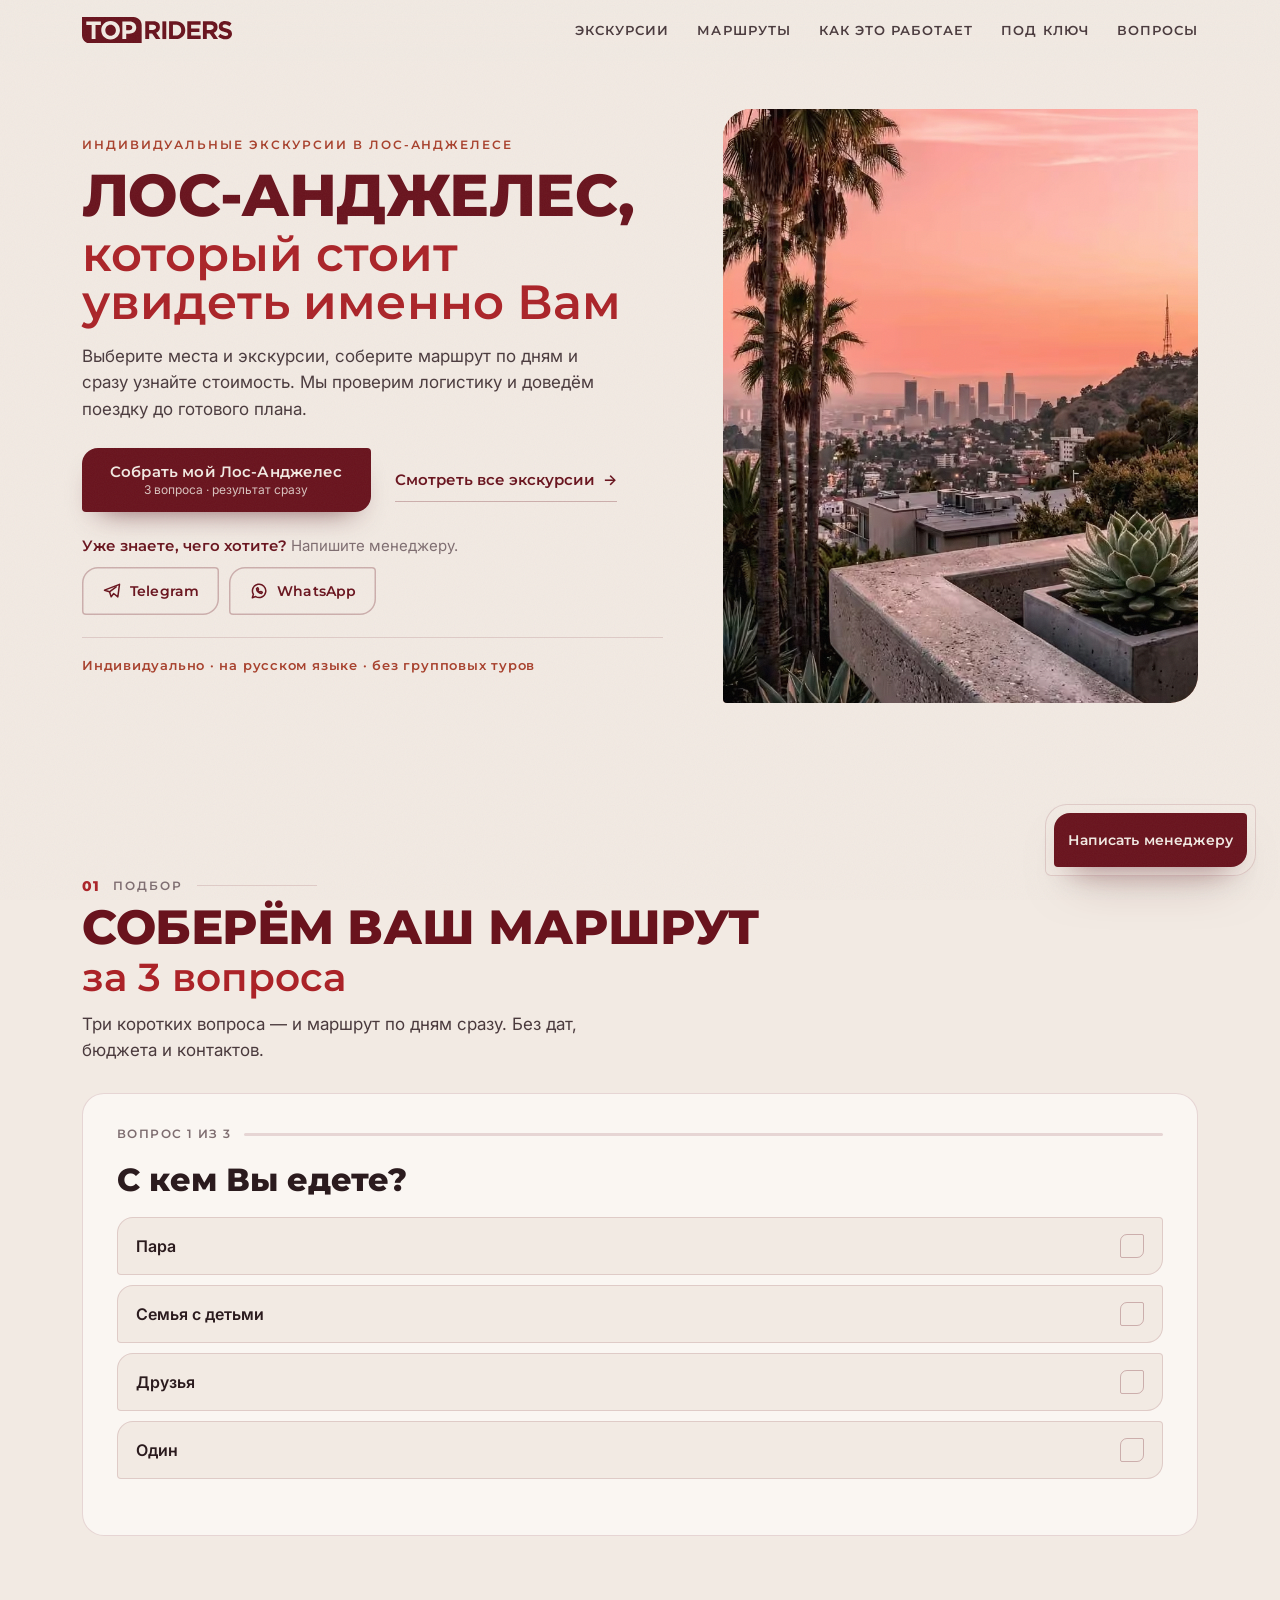
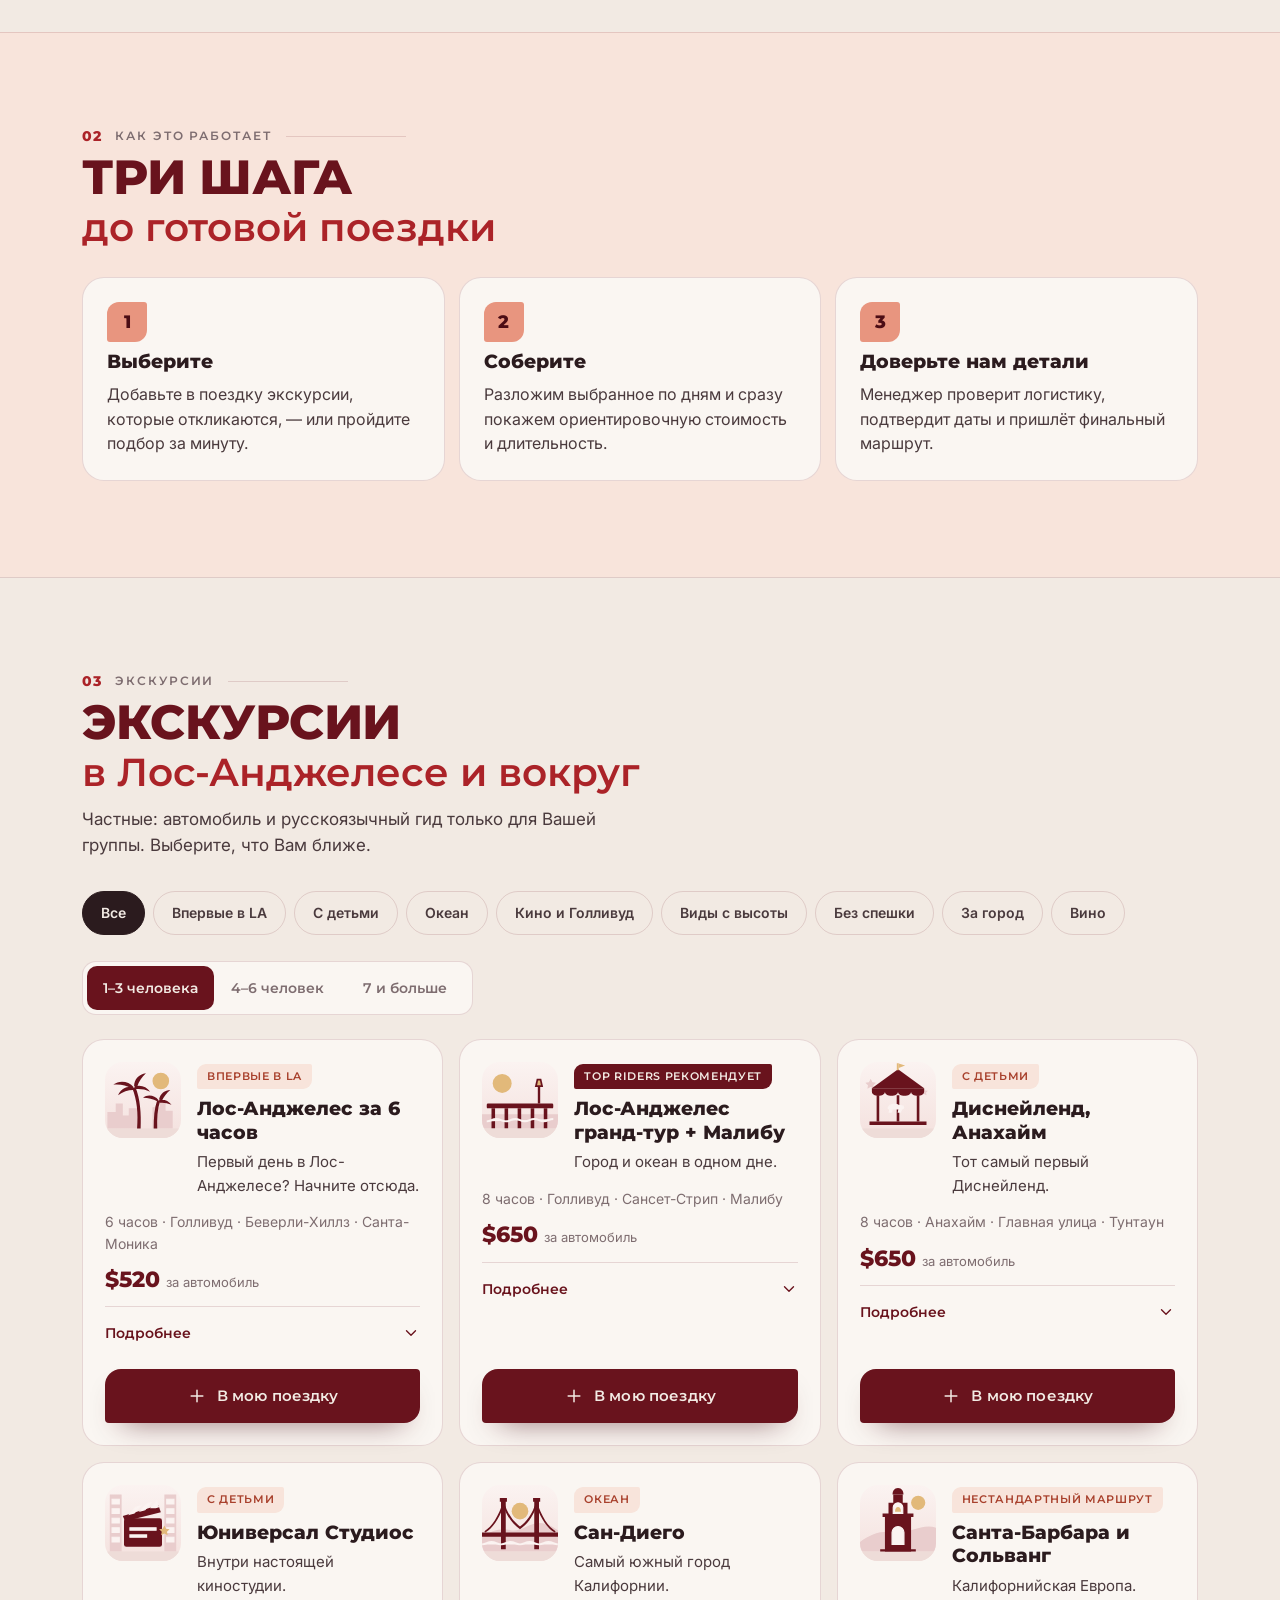
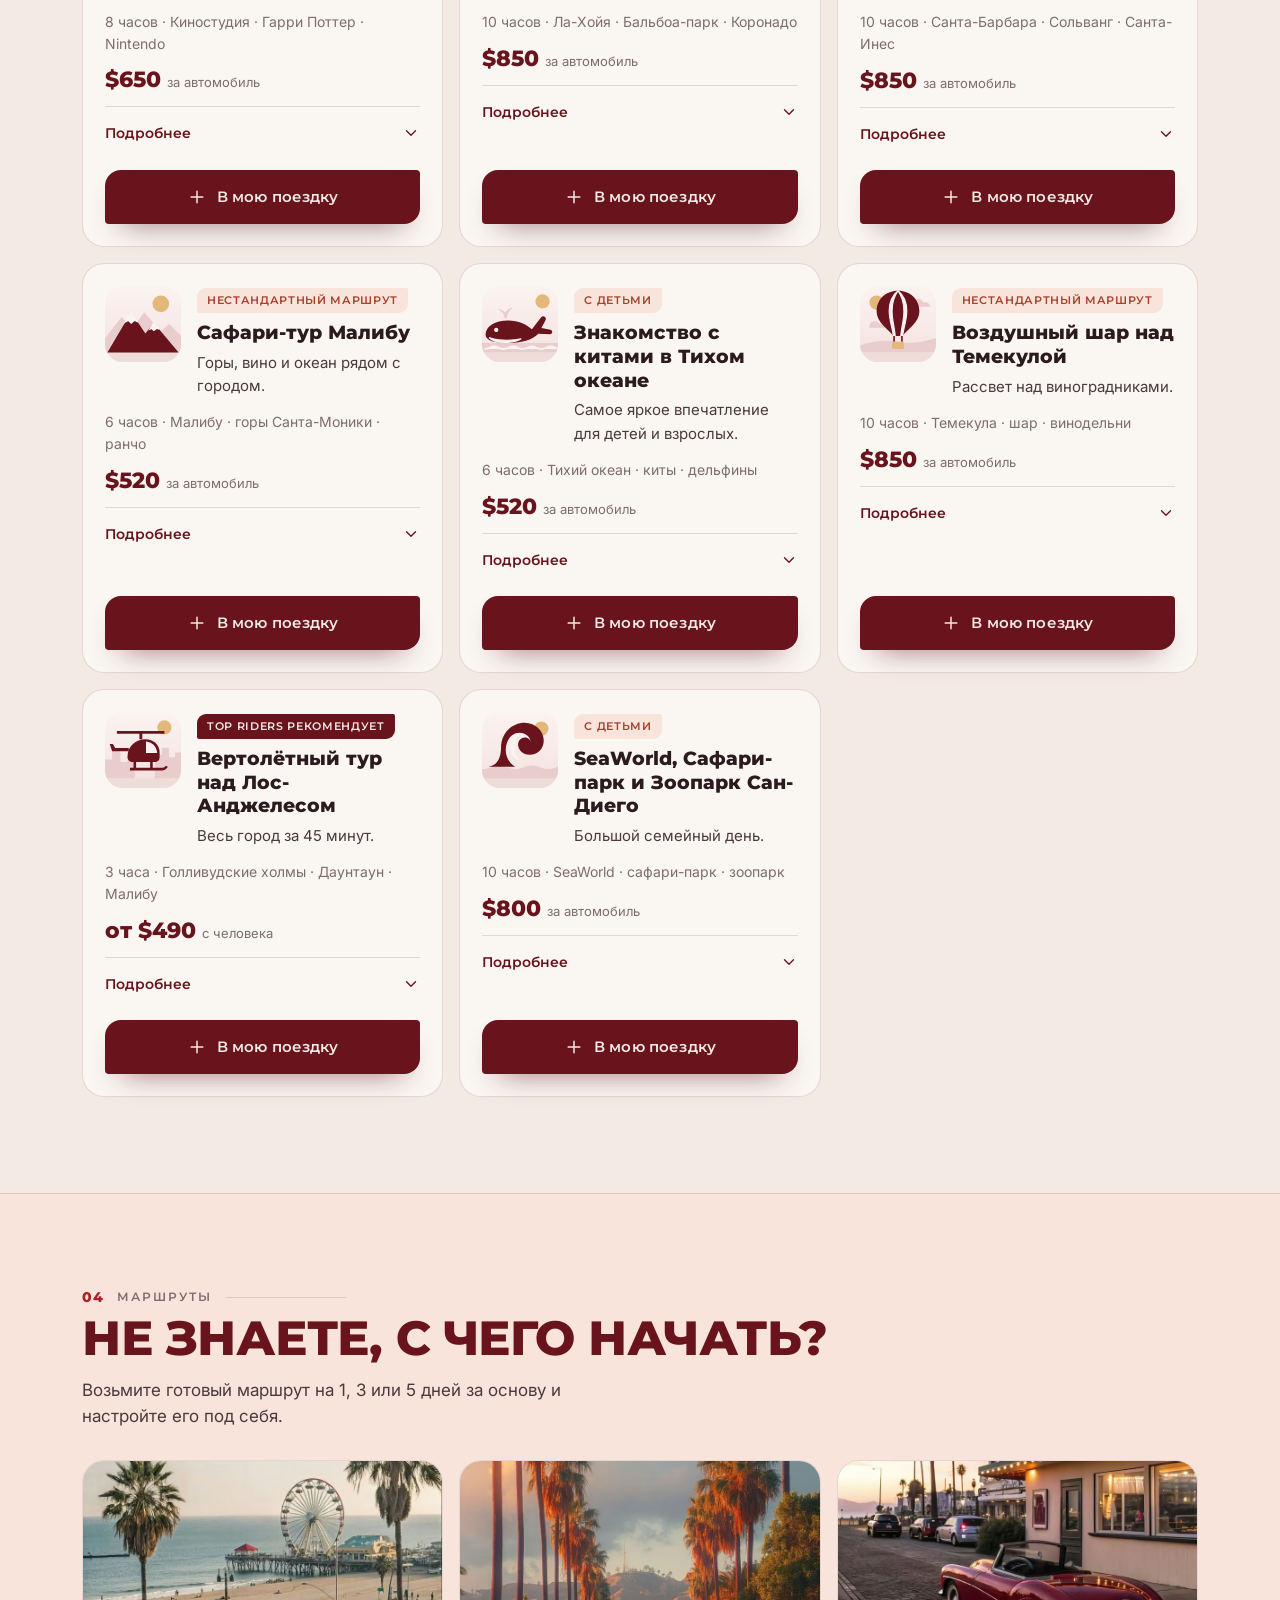
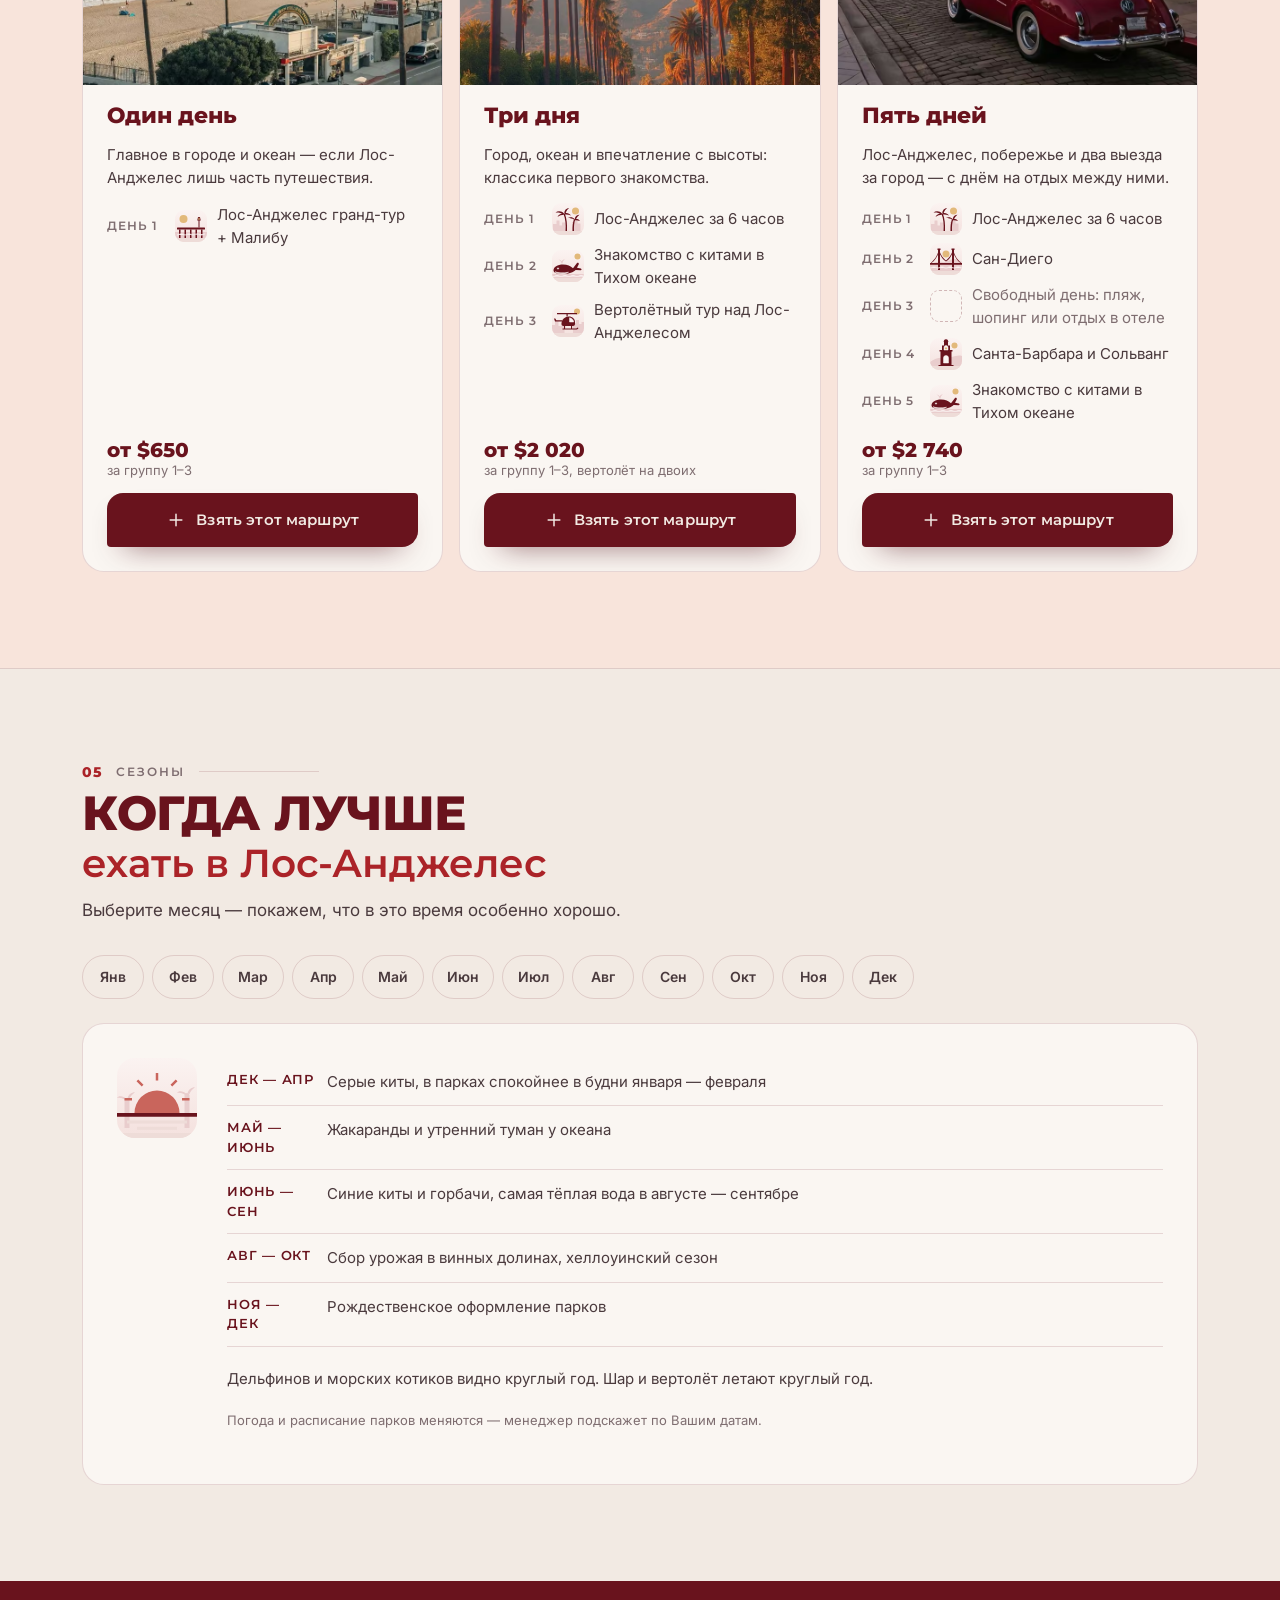
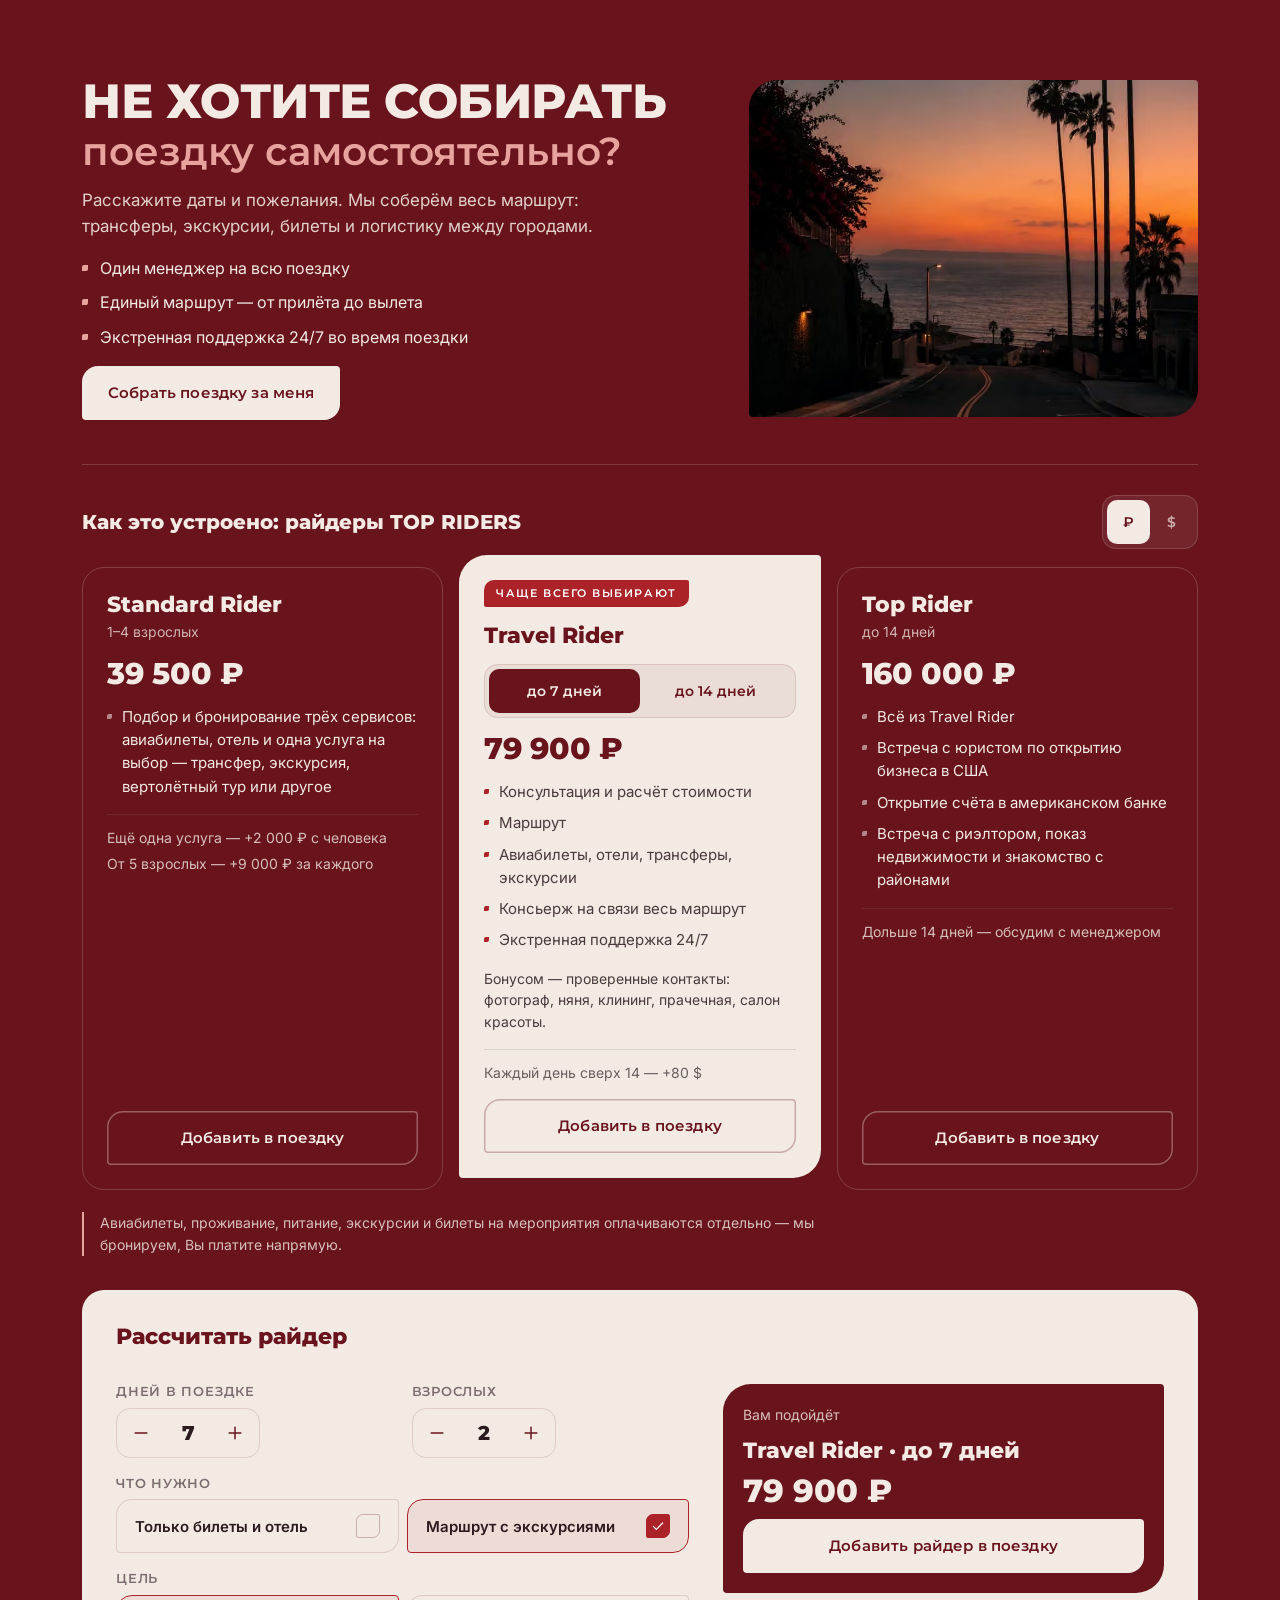
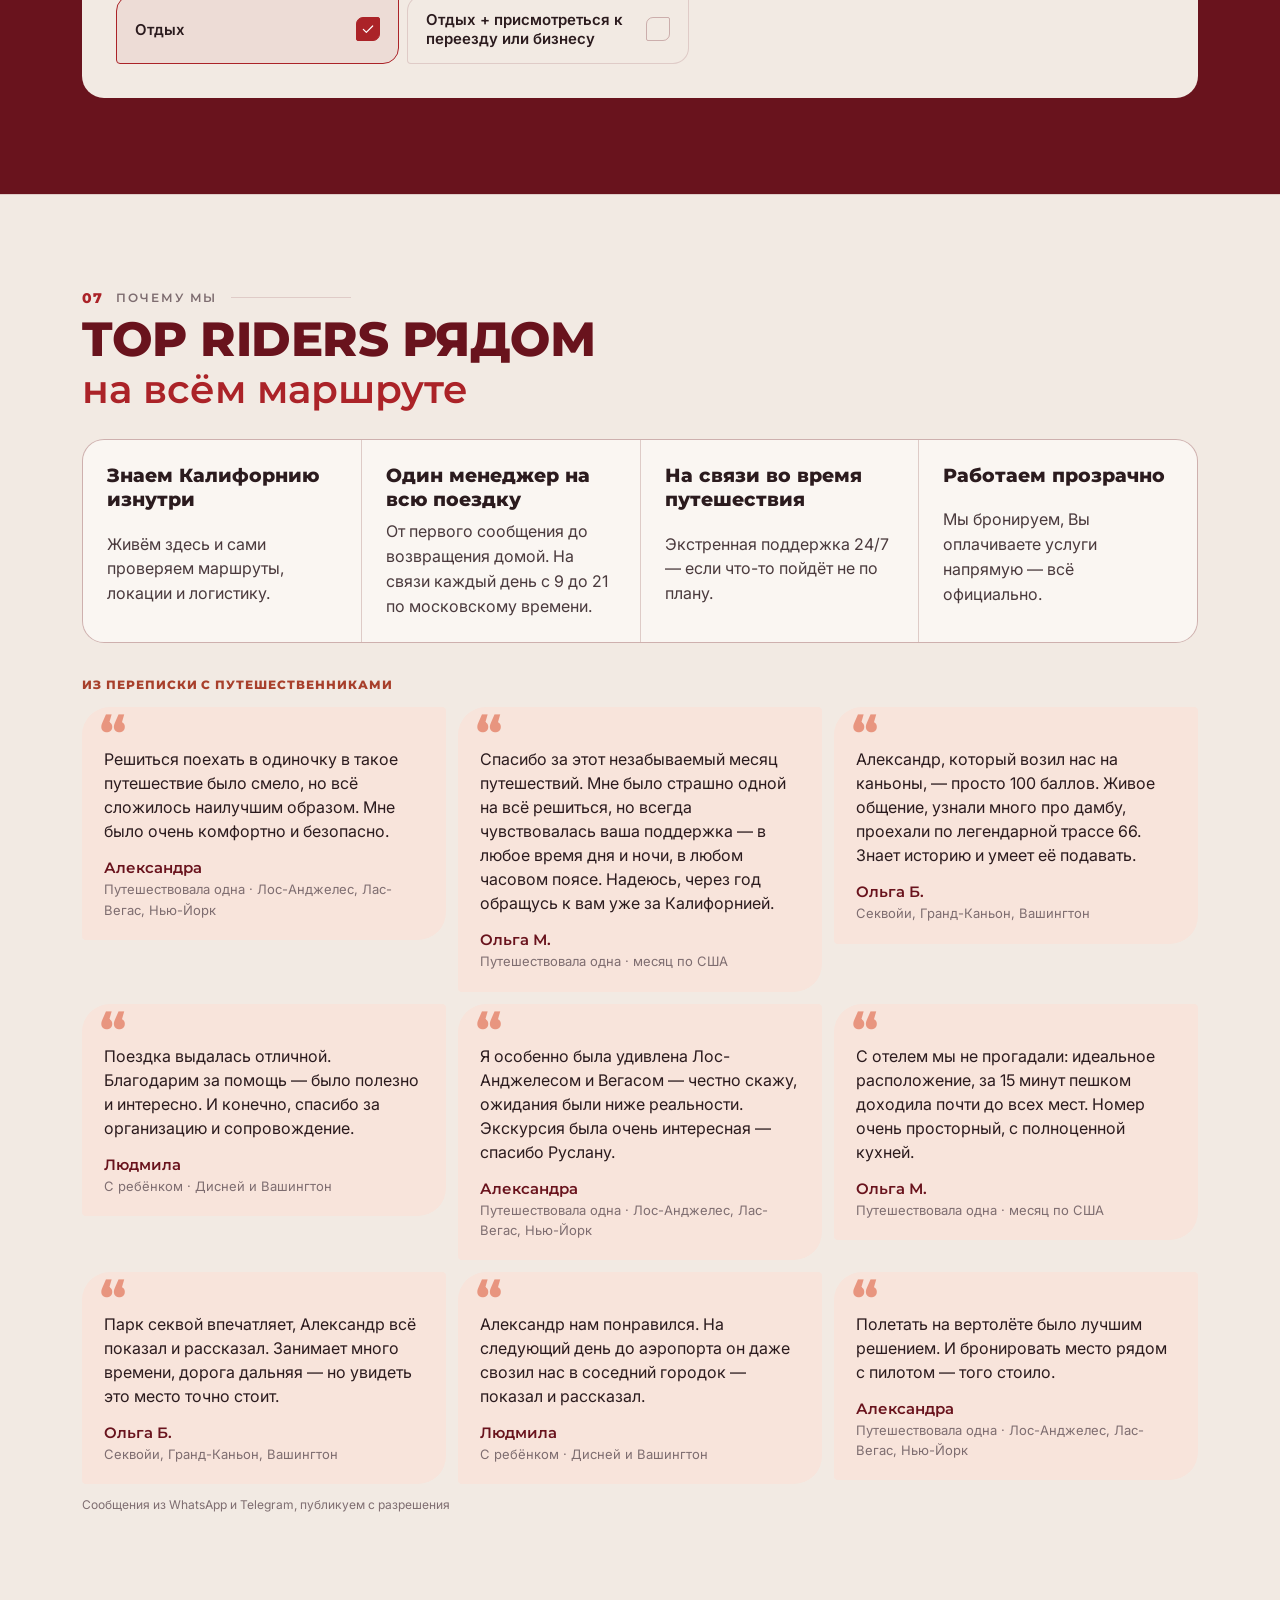
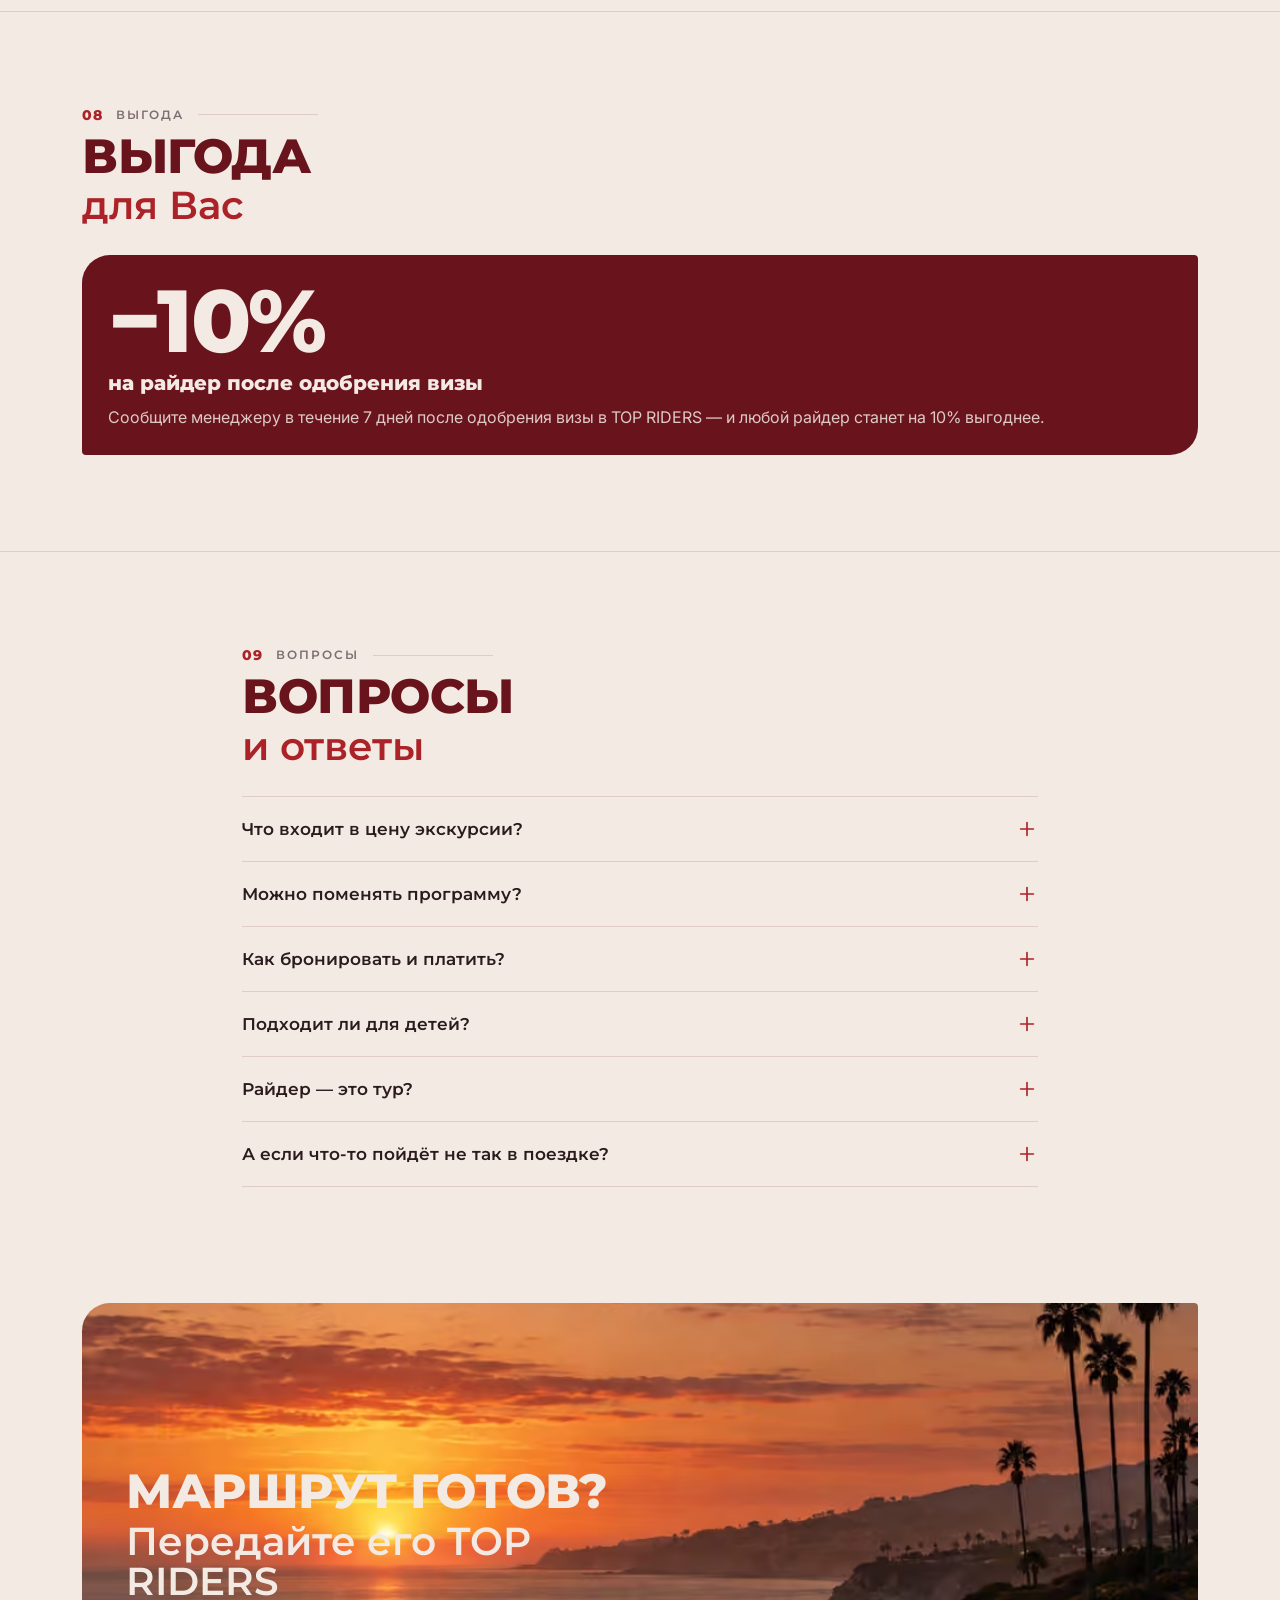
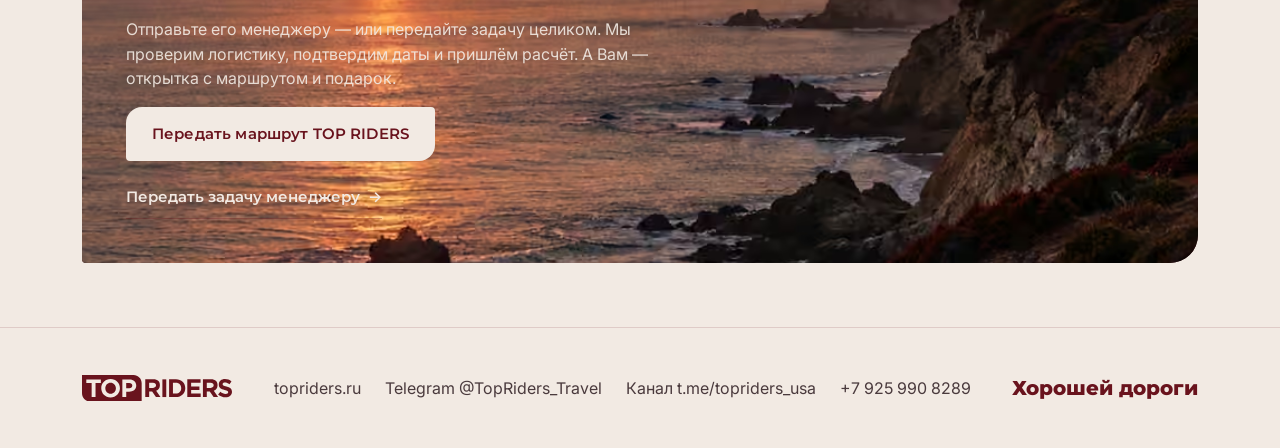
==== commit d167d5f5: "LA: photo covers on the three ready-made routes - Santa Monica pier for «Один день», palm avenue to " ====
--- a/la/index.html
+++ b/la/index.html
@@ -20,8 +20,8 @@
   <link rel="preconnect" href="https://fonts.gstatic.com" crossorigin>
   <link rel="stylesheet" href="https://fonts.googleapis.com/css2?family=Inter:wght@400;600&family=Montserrat:wght@600;800&display=swap">
   <link rel="preload" as="image" href="assets/photos/hero.avif" type="image/avif">
-  <link rel="stylesheet" href="assets/css/la.css?v=13">
-  <script type="module" src="assets/js/app.js?v=13"></script>
+  <link rel="stylesheet" href="assets/css/la.css?v=14">
+  <script type="module" src="assets/js/app.js?v=14"></script>
 </head>
 <body>
   <a class="skip" href="#quiz">К подбору поездки</a>
@@ -102,7 +102,7 @@
     <section class="section section--soft" id="routes" aria-labelledby="routes-h">
       <div class="wrap">
         <div class="sec-head" data-head="routes"></div>
-        <div class="routes" data-routes><!--prerender:routes--><article class="route"> <h3 class="route__title">Один день</h3> <p class="route__text">Главное в городе и океан — если Лос-Анджелес лишь часть путешествия.</p> <ol class="route__days"><li><span class="route__day">День 1</span><span class="route__art"><span class="tile "><svg viewBox="0 0 64 64" aria-hidden="true"> <circle class="c" cx="17" cy="18" r="8"/> <path class="b" d="M0 44h64v12H0Z"/> <rect class="a" x="4" y="35" width="56" height="4" rx="1"/> <path class="a" d="M8 39h3v17H8Zm11 0h3v17h-3Zm11 0h3v17h-3Zm11 0h3v17h-3Zm11 0h3v17h-3Z"/> <path class="a" d="M47 35V20h2v15Z"/> <path class="a" d="M44.5 21h7l-1.6-7h-3.8Z"/> <path class="c" d="M46.4 19.5h3.2l-.8-4h-1.6Z"/> <rect class="g" x="0" y="56" width="64" height="8"/> <path class="h" d="M4 50c4 0 4-2 8-2s4 2 8 2 4-2 8-2 4 2 8 2 4-2 8-2 4 2 8 2 4-2 8-2" fill="none" stroke-width="1.6"/></svg></span></span><span>Лос-Анджелес гранд-тур + Малибу</span></li></ol> <p class="route__sum">от $650 <small>за группу 1–3</small></p> <button class="btn btn--main btn--block" type="button" data-route="r1"><svg viewBox="0 0 24 24" fill="none" stroke="currentColor" stroke-width="1.8" stroke-linecap="round" stroke-linejoin="round" aria-hidden="true" ><path d="M12 5v14M5 12h14"/></svg><span>Взять этот маршрут</span></button> </article><article class="route"> <h3 class="route__title">Три дня</h3> <p class="route__text">Город, океан и впечатление с высоты: классика первого знакомства.</p> <ol class="route__days"><li><span class="route__day">День 1</span><span class="route__art"><span class="tile "><svg viewBox="0 0 64 64" aria-hidden="true"> <path class="b" d="M2 56V42h7v-7h6v10h5v-6h7v17Zm38 0V38h6v-5h5v8h6v15Z"/> <circle class="c" cx="47" cy="16" r="7"/> <rect class="g" x="0" y="56" width="64" height="8"/> <path class="a" d="M27 56c1-13 0-24-4-34l2.6-1c4 10 5 22 4.4 35Z"/> <path class="a" d="M24 21c-4-5-12-6-17-2 6-.5 11 .5 15.5 3.5ZM24.5 20.5c0-6 4-10 10-11-3.5 3-6 7-7.5 11.5ZM24 21c-6-1-11 2-13 7 4-3 8.5-4.5 12.5-4.5ZM25 20.5c5-1.5 10 0 13 4.5-4.5-2-9-2.5-12.5-2Z"/> <path class="a" d="M41 56c0-9 .5-17 3-24l2.4.8c-2.3 7-2.7 14.5-2.4 23.2Z"/> <path class="a" d="M45 32c-3-4-9-5-13-2 4.5 0 8.5 1 12 3ZM45.5 31.5c1-5 5-8 9.5-8-3 2.5-5.5 5.5-7 9ZM45.5 32c4-1 8 .5 10.5 4-3.5-1.5-7-2-10-1.6Z"/></svg></span></span><span>Лос-Анджелес за 6 часов</span></li><li><span class="route__day">День 2</span><span class="route__art"><span class="tile "><svg viewBox="0 0 64 64" aria-hidden="true"> <circle class="c" cx="51" cy="13" r="6"/> <path class="b" d="M0 48h64v8H0Z"/> <rect class="g" x="0" y="56" width="64" height="8"/> <path class="a" d="M3 41c0-7 8-12 19-12 9 0 15 3 20 7.5L50 26c1.8-1.4 4.4.2 3.6 2.6L50 35.4l7.6 1.4c2.2.6 2 3.6-.4 3.8l-9.8-.4C43 45 34 48 23 48 11 48 3 46 3 41Z"/> <path class="h" d="M6 43.5c6 2.4 17 3 27 1-3 2-8 3-13 3-7 0-12-1.6-14-4Z"/> <circle class="h" cx="12" cy="37" r="1.3"/> <path class="b" d="M19 27c-.4-4-3-6.5-6-7.5 2.8-.2 5 1 6.6 3 1.2-2.4 3.4-4 6.4-4-2.8 1.6-4.6 4.4-5 8.5Z"/> <path class="h" d="M2 53c4 0 4-2 8-2s4 2 8 2 4-2 8-2 4 2 8 2 4-2 8-2 4 2 8 2 4-2 8-2 4 2 8 2" fill="none" stroke-width="1.6"/></svg></span></span><span>Знакомство с китами в Тихом океане</span></li><li><span class="route__day">День 3</span><span class="route__art"><span class="tile "><svg viewBox="0 0 64 64" aria-hidden="true"> <circle class="c" cx="50" cy="13" r="6"/> <path class="b" d="M0 56V40h6v-8h7v10h6v-6h6v20Zm42 0V36h6v-6h6v8h5v-4h5v22Z"/> <rect class="g" x="0" y="56" width="64" height="8"/> <path class="a" d="M10 16h40v2.4H10Zm19 2h2.4v5H29Z"/> <path class="a" d="M19 37c0-8 7-14 15-14 7 0 12 5 12 11v4c0 2.4-1.6 4-4 4H23c-2.4 0-4-1.8-4-4Z"/> <path class="h" d="M35 25.4c4.6.6 8 4 8.4 8.6H35Z"/> <path class="a" d="M20 33H6l-2-6h2.6l2 3.4H20Z"/> <path class="a" d="M24 42h2.2v5H24Zm14 0h2.2v5H38Zm-17 5h27c1.4 0 2.4-.6 3.2-1.8l1.8.8c-1.2 2-3 3.2-5 3.2H21Z"/></svg></span></span><span>Вертолётный тур над Лос-Анджелесом</span></li></ol> <p class="route__sum">от $2 020 <small>за группу 1–3, вертолёт на двоих</small></p> <button class="btn btn--main btn--block" type="button" data-route="r3"><svg viewBox="0 0 24 24" fill="none" stroke="currentColor" stroke-width="1.8" stroke-linecap="round" stroke-linejoin="round" aria-hidden="true" ><path d="M12 5v14M5 12h14"/></svg><span>Взять этот маршрут</span></button> </article><article class="route"> <h3 class="route__title">Пять дней</h3> <p class="route__text">Лос-Анджелес, побережье и два выезда за город — с днём на отдых между ними.</p> <ol class="route__days"><li><span class="route__day">День 1</span><span class="route__art"><span class="tile "><svg viewBox="0 0 64 64" aria-hidden="true"> <path class="b" d="M2 56V42h7v-7h6v10h5v-6h7v17Zm38 0V38h6v-5h5v8h6v15Z"/> <circle class="c" cx="47" cy="16" r="7"/> <rect class="g" x="0" y="56" width="64" height="8"/> <path class="a" d="M27 56c1-13 0-24-4-34l2.6-1c4 10 5 22 4.4 35Z"/> <path class="a" d="M24 21c-4-5-12-6-17-2 6-.5 11 .5 15.5 3.5ZM24.5 20.5c0-6 4-10 10-11-3.5 3-6 7-7.5 11.5ZM24 21c-6-1-11 2-13 7 4-3 8.5-4.5 12.5-4.5ZM25 20.5c5-1.5 10 0 13 4.5-4.5-2-9-2.5-12.5-2Z"/> <path class="a" d="M41 56c0-9 .5-17 3-24l2.4.8c-2.3 7-2.7 14.5-2.4 23.2Z"/> <path class="a" d="M45 32c-3-4-9-5-13-2 4.5 0 8.5 1 12 3ZM45.5 31.5c1-5 5-8 9.5-8-3 2.5-5.5 5.5-7 9ZM45.5 32c4-1 8 .5 10.5 4-3.5-1.5-7-2-10-1.6Z"/></svg></span></span><span>Лос-Анджелес за 6 часов</span></li><li><span class="route__day">День 2</span><span class="route__art"><span class="tile "><svg viewBox="0 0 64 64" aria-hidden="true"> <circle class="c" cx="32" cy="22" r="7"/> <path class="b" d="M0 44c8-6 16-8 24-6s16-6 24-6 12 4 16 6v18H0Z"/> <rect class="g" x="0" y="56" width="64" height="8"/> <path class="a" d="M16 12h4v42h-4Zm28 0h4v42h-4Z"/> <path class="a" d="M15 11h6v3h-6Zm28 0h6v3h-6Z"/> <path class="a" d="M0 40h64v3.5H0Z"/> <path class="a" d="M2 39C8 35 14 27 18 13c4 13 9 18 14 22 5-4 10-9 14-22 4 14 10 22 16 26l-.8 1C55 36 50 29 46 18c-4 10-8 15-14 19.2C26 33 22 28 18 18 14 29 9 36 2.8 40Z"/> <path class="h" d="M0 50c4 0 4-2 8-2s4 2 8 2 4-2 8-2 4 2 8 2 4-2 8-2 4 2 8 2 4-2 8-2 4 2 8 2" fill="none" stroke-width="1.6"/></svg></span></span><span>Сан-Диего</span></li><li><span class="route__day">День 3</span><span class="route__art route__art--free"></span><span class="muted">Свободный день: пляж, шопинг или отдых в отеле</span></li><li><span class="route__day">День 4</span><span class="route__art"><span class="tile "><svg viewBox="0 0 64 64" aria-hidden="true"> <circle class="c" cx="49" cy="15" r="6"/> <path class="b" d="M0 48c10-8 20-10 30-8s22-8 34-4v20H0Z"/> <rect class="g" x="0" y="56" width="64" height="8"/> <path class="a" d="M21 56V26h22v30Z"/> <path class="a" d="M19 24h26v3H19Zm5-9h16v9H24Zm4-7h8v7h-8Z"/> <path class="a" d="M32 2.5c3.2 0 4.6 2.6 4.6 5.5h-9.2c0-2.9 1.4-5.5 4.6-5.5Z"/> <path class="h" d="M28 24v-5a4 4 0 0 1 8 0v5Zm-1 26V40a5 5 0 0 1 10 0v10Z"/> <path class="c" d="M29.5 22.5c0-2.6 1-4 2.5-4s2.5 1.4 2.5 4Z"/> <path class="a" d="M17 54h30v2H17Z"/></svg></span></span><span>Санта-Барбара и Сольванг</span></li><li><span class="route__day">День 5</span><span class="route__art"><span class="tile "><svg viewBox="0 0 64 64" aria-hidden="true"> <circle class="c" cx="51" cy="13" r="6"/> <path class="b" d="M0 48h64v8H0Z"/> <rect class="g" x="0" y="56" width="64" height="8"/> <path class="a" d="M3 41c0-7 8-12 19-12 9 0 15 3 20 7.5L50 26c1.8-1.4 4.4.2 3.6 2.6L50 35.4l7.6 1.4c2.2.6 2 3.6-.4 3.8l-9.8-.4C43 45 34 48 23 48 11 48 3 46 3 41Z"/> <path class="h" d="M6 43.5c6 2.4 17 3 27 1-3 2-8 3-13 3-7 0-12-1.6-14-4Z"/> <circle class="h" cx="12" cy="37" r="1.3"/> <path class="b" d="M19 27c-.4-4-3-6.5-6-7.5 2.8-.2 5 1 6.6 3 1.2-2.4 3.4-4 6.4-4-2.8 1.6-4.6 4.4-5 8.5Z"/> <path class="h" d="M2 53c4 0 4-2 8-2s4 2 8 2 4-2 8-2 4 2 8 2 4-2 8-2 4 2 8 2 4-2 8-2 4 2 8 2" fill="none" stroke-width="1.6"/></svg></span></span><span>Знакомство с китами в Тихом океане</span></li></ol> <p class="route__sum">от $2 740 <small>за группу 1–3</small></p> <button class="btn btn--main btn--block" type="button" data-route="r5"><svg viewBox="0 0 24 24" fill="none" stroke="currentColor" stroke-width="1.8" stroke-linecap="round" stroke-linejoin="round" aria-hidden="true" ><path d="M12 5v14M5 12h14"/></svg><span>Взять этот маршрут</span></button> </article><!--/prerender:routes--></div>
+        <div class="routes" data-routes><!--prerender:routes--><article class="route"> <picture class="route__photo"><source srcset="assets/photos/route-pier.avif" type="image/avif"><source srcset="assets/photos/route-pier.webp" type="image/webp"><img src="assets/photos/route-pier.jpg" width="800" height="500" alt="Пирс Санта-Моники с колесом обозрения и пляж на закате" loading="lazy" decoding="async"></picture> <h3 class="route__title">Один день</h3> <p class="route__text">Главное в городе и океан — если Лос-Анджелес лишь часть путешествия.</p> <ol class="route__days"><li><span class="route__day">День 1</span><span class="route__art"><span class="tile "><svg viewBox="0 0 64 64" aria-hidden="true"> <circle class="c" cx="17" cy="18" r="8"/> <path class="b" d="M0 44h64v12H0Z"/> <rect class="a" x="4" y="35" width="56" height="4" rx="1"/> <path class="a" d="M8 39h3v17H8Zm11 0h3v17h-3Zm11 0h3v17h-3Zm11 0h3v17h-3Zm11 0h3v17h-3Z"/> <path class="a" d="M47 35V20h2v15Z"/> <path class="a" d="M44.5 21h7l-1.6-7h-3.8Z"/> <path class="c" d="M46.4 19.5h3.2l-.8-4h-1.6Z"/> <rect class="g" x="0" y="56" width="64" height="8"/> <path class="h" d="M4 50c4 0 4-2 8-2s4 2 8 2 4-2 8-2 4 2 8 2 4-2 8-2 4 2 8 2 4-2 8-2" fill="none" stroke-width="1.6"/></svg></span></span><span>Лос-Анджелес гранд-тур + Малибу</span></li></ol> <p class="route__sum">от $650 <small>за группу 1–3</small></p> <button class="btn btn--main btn--block" type="button" data-route="r1"><svg viewBox="0 0 24 24" fill="none" stroke="currentColor" stroke-width="1.8" stroke-linecap="round" stroke-linejoin="round" aria-hidden="true" ><path d="M12 5v14M5 12h14"/></svg><span>Взять этот маршрут</span></button> </article><article class="route"> <picture class="route__photo"><source srcset="assets/photos/route-palms.avif" type="image/avif"><source srcset="assets/photos/route-palms.webp" type="image/webp"><img src="assets/photos/route-palms.jpg" width="800" height="500" alt="Улица с пальмами, ведущая к Голливудским холмам" loading="lazy" decoding="async"></picture> <h3 class="route__title">Три дня</h3> <p class="route__text">Город, океан и впечатление с высоты: классика первого знакомства.</p> <ol class="route__days"><li><span class="route__day">День 1</span><span class="route__art"><span class="tile "><svg viewBox="0 0 64 64" aria-hidden="true"> <path class="b" d="M2 56V42h7v-7h6v10h5v-6h7v17Zm38 0V38h6v-5h5v8h6v15Z"/> <circle class="c" cx="47" cy="16" r="7"/> <rect class="g" x="0" y="56" width="64" height="8"/> <path class="a" d="M27 56c1-13 0-24-4-34l2.6-1c4 10 5 22 4.4 35Z"/> <path class="a" d="M24 21c-4-5-12-6-17-2 6-.5 11 .5 15.5 3.5ZM24.5 20.5c0-6 4-10 10-11-3.5 3-6 7-7.5 11.5ZM24 21c-6-1-11 2-13 7 4-3 8.5-4.5 12.5-4.5ZM25 20.5c5-1.5 10 0 13 4.5-4.5-2-9-2.5-12.5-2Z"/> <path class="a" d="M41 56c0-9 .5-17 3-24l2.4.8c-2.3 7-2.7 14.5-2.4 23.2Z"/> <path class="a" d="M45 32c-3-4-9-5-13-2 4.5 0 8.5 1 12 3ZM45.5 31.5c1-5 5-8 9.5-8-3 2.5-5.5 5.5-7 9ZM45.5 32c4-1 8 .5 10.5 4-3.5-1.5-7-2-10-1.6Z"/></svg></span></span><span>Лос-Анджелес за 6 часов</span></li><li><span class="route__day">День 2</span><span class="route__art"><span class="tile "><svg viewBox="0 0 64 64" aria-hidden="true"> <circle class="c" cx="51" cy="13" r="6"/> <path class="b" d="M0 48h64v8H0Z"/> <rect class="g" x="0" y="56" width="64" height="8"/> <path class="a" d="M3 41c0-7 8-12 19-12 9 0 15 3 20 7.5L50 26c1.8-1.4 4.4.2 3.6 2.6L50 35.4l7.6 1.4c2.2.6 2 3.6-.4 3.8l-9.8-.4C43 45 34 48 23 48 11 48 3 46 3 41Z"/> <path class="h" d="M6 43.5c6 2.4 17 3 27 1-3 2-8 3-13 3-7 0-12-1.6-14-4Z"/> <circle class="h" cx="12" cy="37" r="1.3"/> <path class="b" d="M19 27c-.4-4-3-6.5-6-7.5 2.8-.2 5 1 6.6 3 1.2-2.4 3.4-4 6.4-4-2.8 1.6-4.6 4.4-5 8.5Z"/> <path class="h" d="M2 53c4 0 4-2 8-2s4 2 8 2 4-2 8-2 4 2 8 2 4-2 8-2 4 2 8 2 4-2 8-2 4 2 8 2" fill="none" stroke-width="1.6"/></svg></span></span><span>Знакомство с китами в Тихом океане</span></li><li><span class="route__day">День 3</span><span class="route__art"><span class="tile "><svg viewBox="0 0 64 64" aria-hidden="true"> <circle class="c" cx="50" cy="13" r="6"/> <path class="b" d="M0 56V40h6v-8h7v10h6v-6h6v20Zm42 0V36h6v-6h6v8h5v-4h5v22Z"/> <rect class="g" x="0" y="56" width="64" height="8"/> <path class="a" d="M10 16h40v2.4H10Zm19 2h2.4v5H29Z"/> <path class="a" d="M19 37c0-8 7-14 15-14 7 0 12 5 12 11v4c0 2.4-1.6 4-4 4H23c-2.4 0-4-1.8-4-4Z"/> <path class="h" d="M35 25.4c4.6.6 8 4 8.4 8.6H35Z"/> <path class="a" d="M20 33H6l-2-6h2.6l2 3.4H20Z"/> <path class="a" d="M24 42h2.2v5H24Zm14 0h2.2v5H38Zm-17 5h27c1.4 0 2.4-.6 3.2-1.8l1.8.8c-1.2 2-3 3.2-5 3.2H21Z"/></svg></span></span><span>Вертолётный тур над Лос-Анджелесом</span></li></ol> <p class="route__sum">от $2 020 <small>за группу 1–3, вертолёт на двоих</small></p> <button class="btn btn--main btn--block" type="button" data-route="r3"><svg viewBox="0 0 24 24" fill="none" stroke="currentColor" stroke-width="1.8" stroke-linecap="round" stroke-linejoin="round" aria-hidden="true" ><path d="M12 5v14M5 12h14"/></svg><span>Взять этот маршрут</span></button> </article><article class="route"> <picture class="route__photo"><source srcset="assets/photos/route-car.avif" type="image/avif"><source srcset="assets/photos/route-car.webp" type="image/webp"><img src="assets/photos/route-car.jpg" width="800" height="500" alt="Красный кабриолет у кафе на побережье в сумерках" loading="lazy" decoding="async"></picture> <h3 class="route__title">Пять дней</h3> <p class="route__text">Лос-Анджелес, побережье и два выезда за город — с днём на отдых между ними.</p> <ol class="route__days"><li><span class="route__day">День 1</span><span class="route__art"><span class="tile "><svg viewBox="0 0 64 64" aria-hidden="true"> <path class="b" d="M2 56V42h7v-7h6v10h5v-6h7v17Zm38 0V38h6v-5h5v8h6v15Z"/> <circle class="c" cx="47" cy="16" r="7"/> <rect class="g" x="0" y="56" width="64" height="8"/> <path class="a" d="M27 56c1-13 0-24-4-34l2.6-1c4 10 5 22 4.4 35Z"/> <path class="a" d="M24 21c-4-5-12-6-17-2 6-.5 11 .5 15.5 3.5ZM24.5 20.5c0-6 4-10 10-11-3.5 3-6 7-7.5 11.5ZM24 21c-6-1-11 2-13 7 4-3 8.5-4.5 12.5-4.5ZM25 20.5c5-1.5 10 0 13 4.5-4.5-2-9-2.5-12.5-2Z"/> <path class="a" d="M41 56c0-9 .5-17 3-24l2.4.8c-2.3 7-2.7 14.5-2.4 23.2Z"/> <path class="a" d="M45 32c-3-4-9-5-13-2 4.5 0 8.5 1 12 3ZM45.5 31.5c1-5 5-8 9.5-8-3 2.5-5.5 5.5-7 9ZM45.5 32c4-1 8 .5 10.5 4-3.5-1.5-7-2-10-1.6Z"/></svg></span></span><span>Лос-Анджелес за 6 часов</span></li><li><span class="route__day">День 2</span><span class="route__art"><span class="tile "><svg viewBox="0 0 64 64" aria-hidden="true"> <circle class="c" cx="32" cy="22" r="7"/> <path class="b" d="M0 44c8-6 16-8 24-6s16-6 24-6 12 4 16 6v18H0Z"/> <rect class="g" x="0" y="56" width="64" height="8"/> <path class="a" d="M16 12h4v42h-4Zm28 0h4v42h-4Z"/> <path class="a" d="M15 11h6v3h-6Zm28 0h6v3h-6Z"/> <path class="a" d="M0 40h64v3.5H0Z"/> <path class="a" d="M2 39C8 35 14 27 18 13c4 13 9 18 14 22 5-4 10-9 14-22 4 14 10 22 16 26l-.8 1C55 36 50 29 46 18c-4 10-8 15-14 19.2C26 33 22 28 18 18 14 29 9 36 2.8 40Z"/> <path class="h" d="M0 50c4 0 4-2 8-2s4 2 8 2 4-2 8-2 4 2 8 2 4-2 8-2 4 2 8 2 4-2 8-2 4 2 8 2" fill="none" stroke-width="1.6"/></svg></span></span><span>Сан-Диего</span></li><li><span class="route__day">День 3</span><span class="route__art route__art--free"></span><span class="muted">Свободный день: пляж, шопинг или отдых в отеле</span></li><li><span class="route__day">День 4</span><span class="route__art"><span class="tile "><svg viewBox="0 0 64 64" aria-hidden="true"> <circle class="c" cx="49" cy="15" r="6"/> <path class="b" d="M0 48c10-8 20-10 30-8s22-8 34-4v20H0Z"/> <rect class="g" x="0" y="56" width="64" height="8"/> <path class="a" d="M21 56V26h22v30Z"/> <path class="a" d="M19 24h26v3H19Zm5-9h16v9H24Zm4-7h8v7h-8Z"/> <path class="a" d="M32 2.5c3.2 0 4.6 2.6 4.6 5.5h-9.2c0-2.9 1.4-5.5 4.6-5.5Z"/> <path class="h" d="M28 24v-5a4 4 0 0 1 8 0v5Zm-1 26V40a5 5 0 0 1 10 0v10Z"/> <path class="c" d="M29.5 22.5c0-2.6 1-4 2.5-4s2.5 1.4 2.5 4Z"/> <path class="a" d="M17 54h30v2H17Z"/></svg></span></span><span>Санта-Барбара и Сольванг</span></li><li><span class="route__day">День 5</span><span class="route__art"><span class="tile "><svg viewBox="0 0 64 64" aria-hidden="true"> <circle class="c" cx="51" cy="13" r="6"/> <path class="b" d="M0 48h64v8H0Z"/> <rect class="g" x="0" y="56" width="64" height="8"/> <path class="a" d="M3 41c0-7 8-12 19-12 9 0 15 3 20 7.5L50 26c1.8-1.4 4.4.2 3.6 2.6L50 35.4l7.6 1.4c2.2.6 2 3.6-.4 3.8l-9.8-.4C43 45 34 48 23 48 11 48 3 46 3 41Z"/> <path class="h" d="M6 43.5c6 2.4 17 3 27 1-3 2-8 3-13 3-7 0-12-1.6-14-4Z"/> <circle class="h" cx="12" cy="37" r="1.3"/> <path class="b" d="M19 27c-.4-4-3-6.5-6-7.5 2.8-.2 5 1 6.6 3 1.2-2.4 3.4-4 6.4-4-2.8 1.6-4.6 4.4-5 8.5Z"/> <path class="h" d="M2 53c4 0 4-2 8-2s4 2 8 2 4-2 8-2 4 2 8 2 4-2 8-2 4 2 8 2 4-2 8-2 4 2 8 2" fill="none" stroke-width="1.6"/></svg></span></span><span>Знакомство с китами в Тихом океане</span></li></ol> <p class="route__sum">от $2 740 <small>за группу 1–3</small></p> <button class="btn btn--main btn--block" type="button" data-route="r5"><svg viewBox="0 0 24 24" fill="none" stroke="currentColor" stroke-width="1.8" stroke-linecap="round" stroke-linejoin="round" aria-hidden="true" ><path d="M12 5v14M5 12h14"/></svg><span>Взять этот маршрут</span></button> </article><!--/prerender:routes--></div>
       </div>
     </section>
 
--- a/la/assets/css/la.css
+++ b/la/assets/css/la.css
@@ -839,3 +839,6 @@
   .reviews__row { grid-auto-flow: row; grid-template-columns: repeat(2, 1fr); overflow: visible; margin: 0; padding: 0; }
 }
 @media (min-width: 1100px) { .reviews__row { grid-template-columns: repeat(3, 1fr); } }
+.route { overflow: hidden; }
+.route__photo { display: block; margin: -24px -24px 4px; aspect-ratio: 8 / 5; background: var(--line); }
+.route__photo img { width: 100%; height: 100%; object-fit: cover; display: block; }
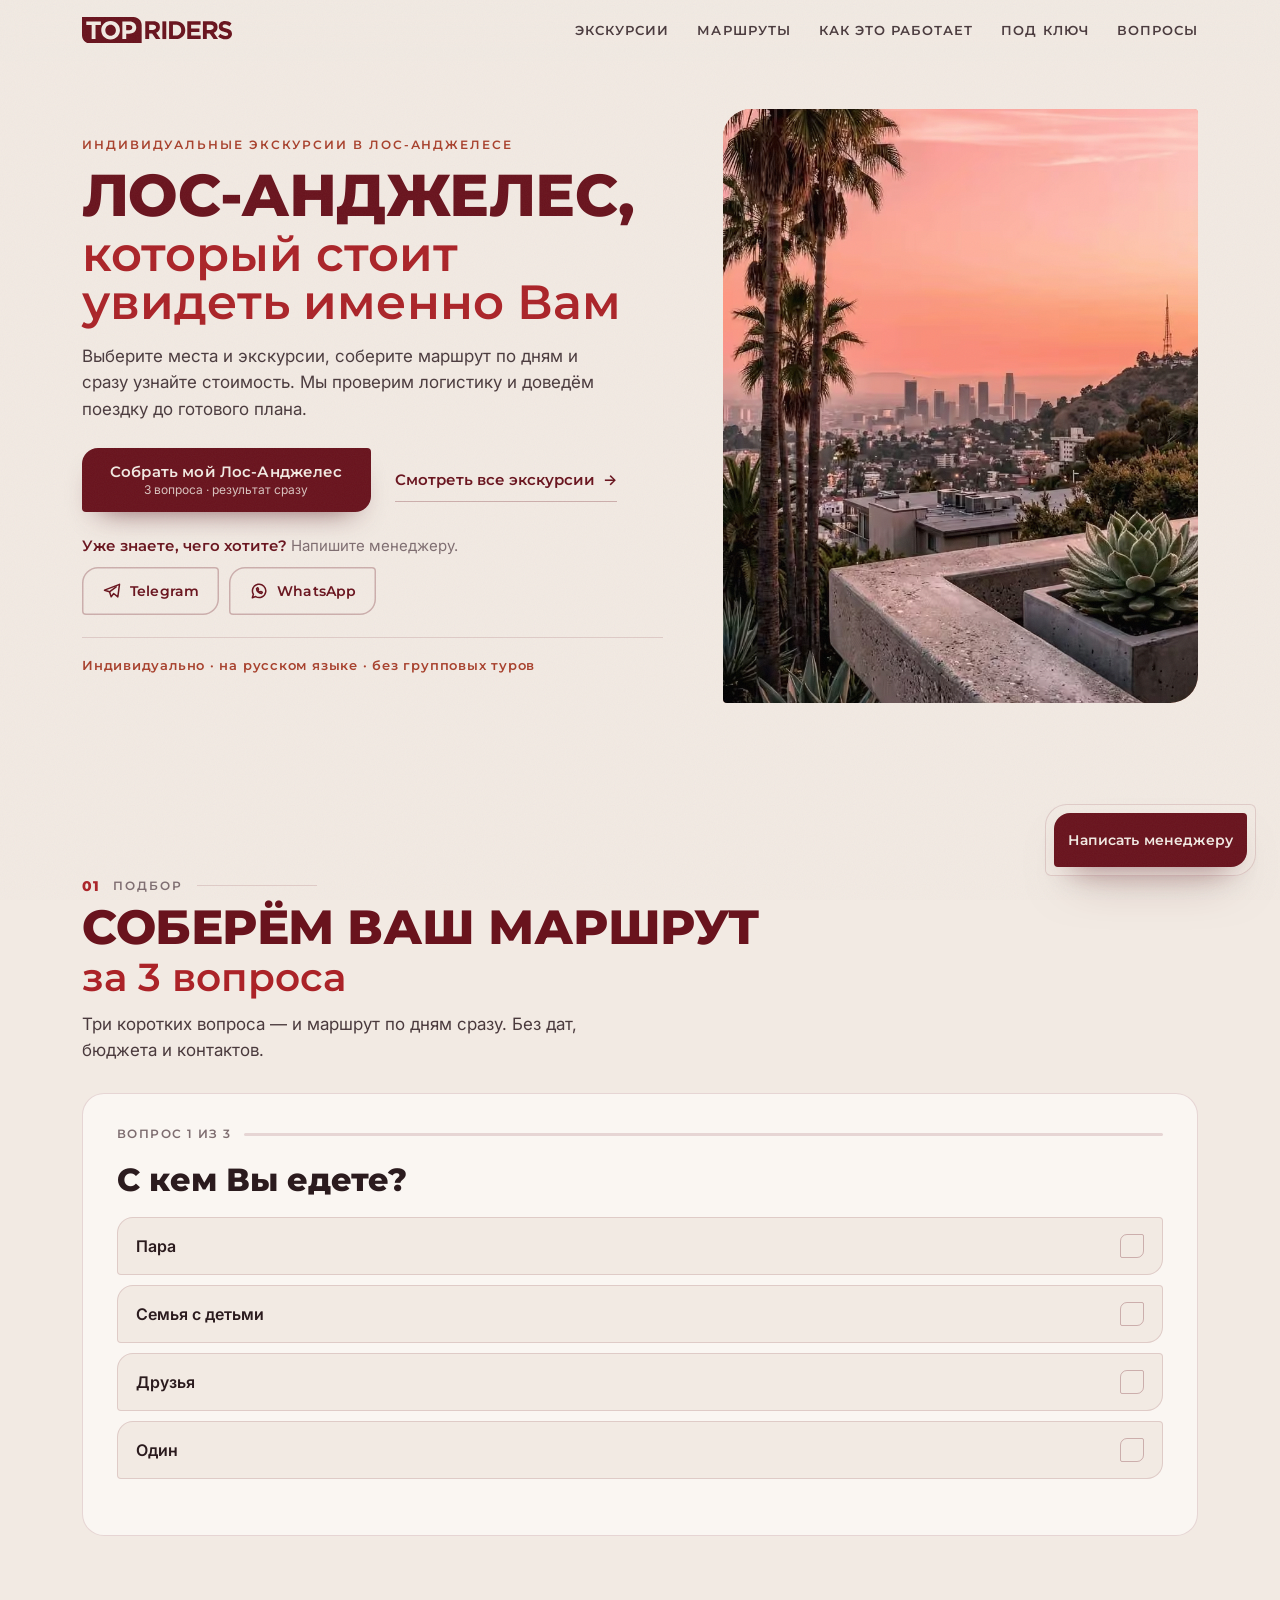
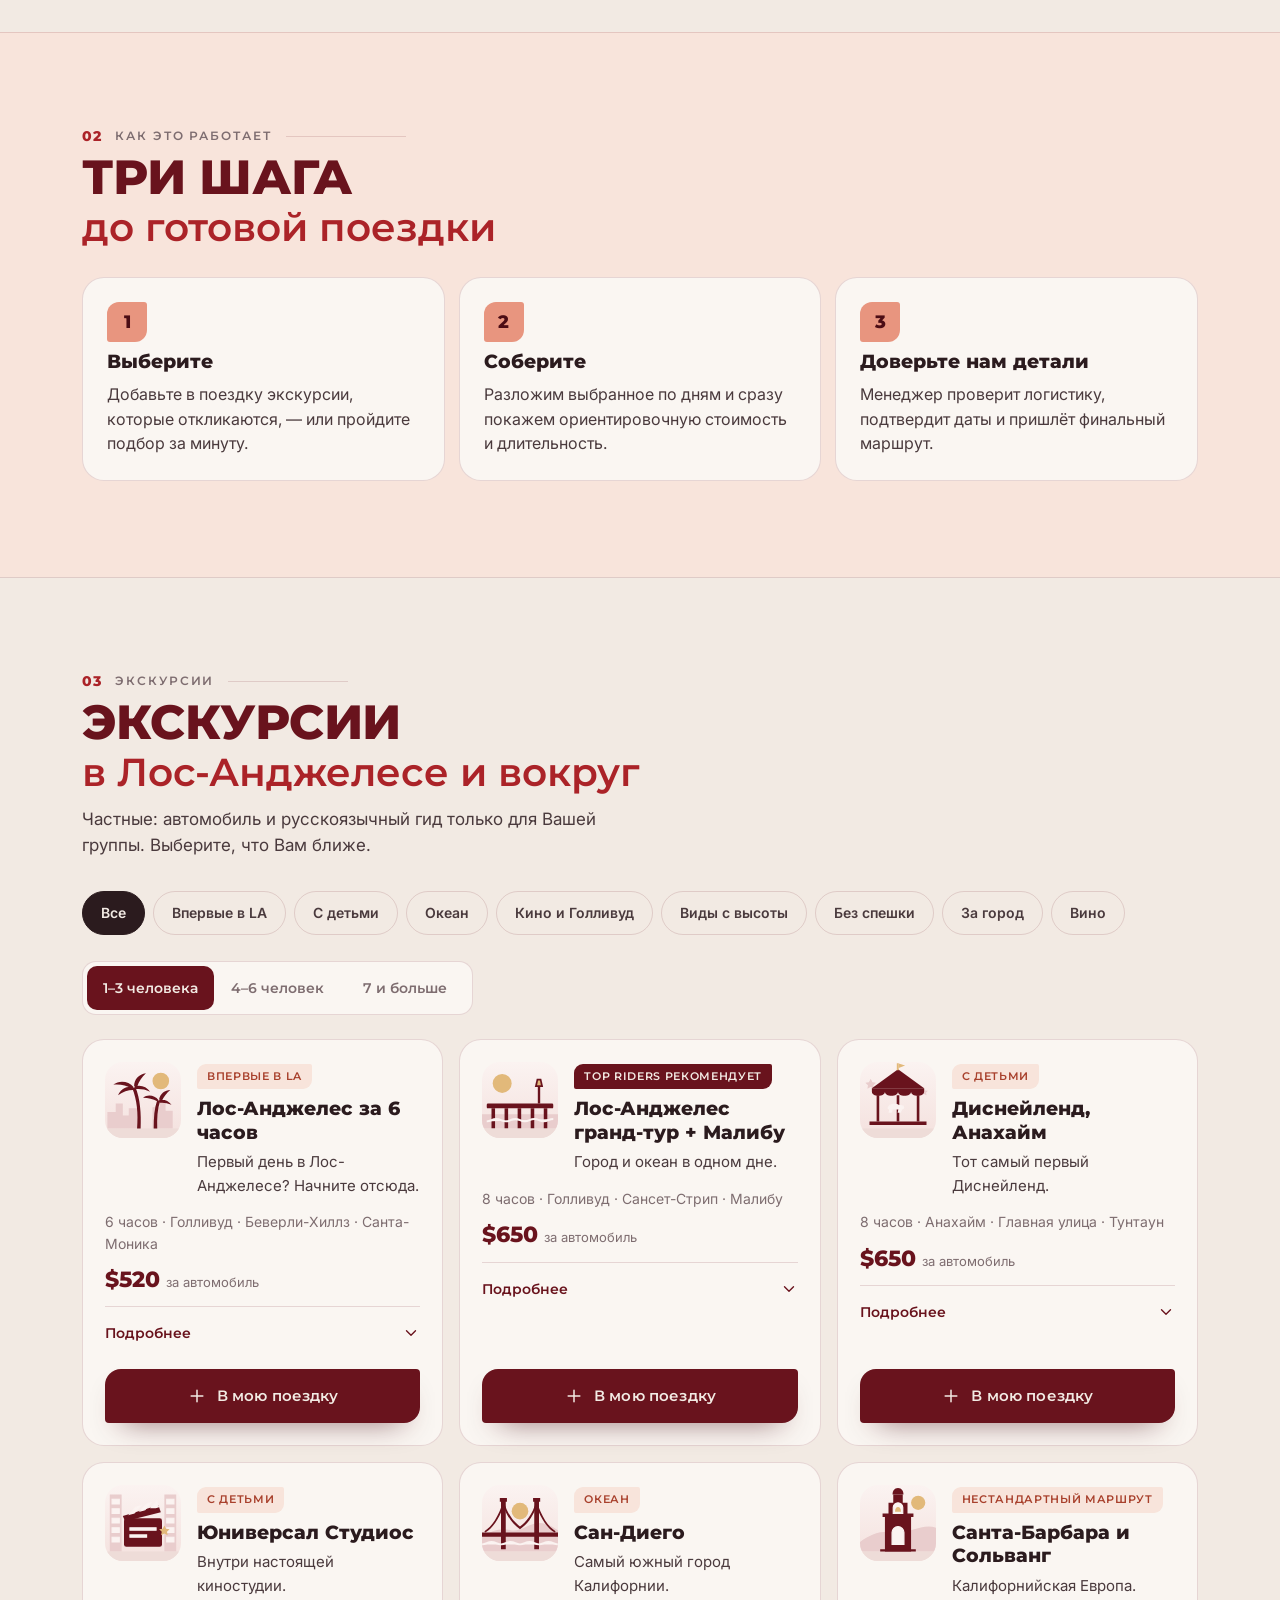
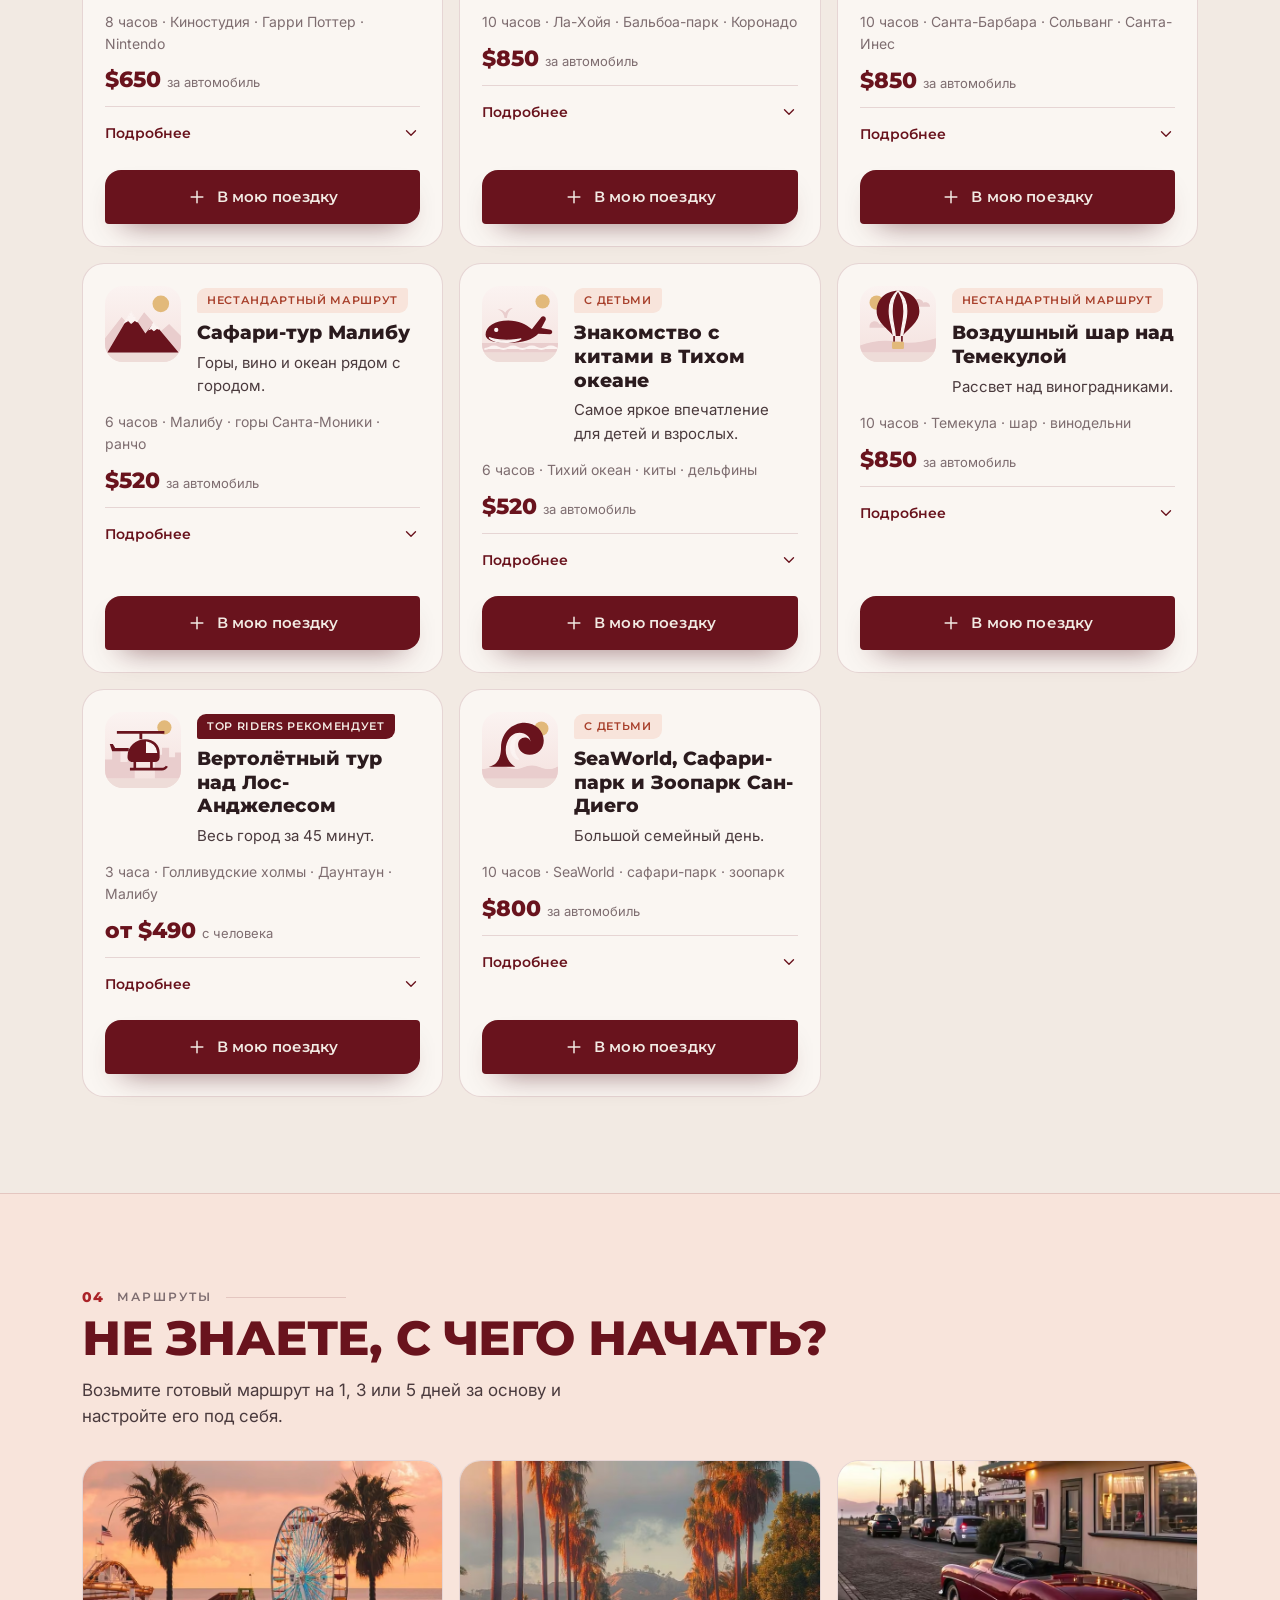
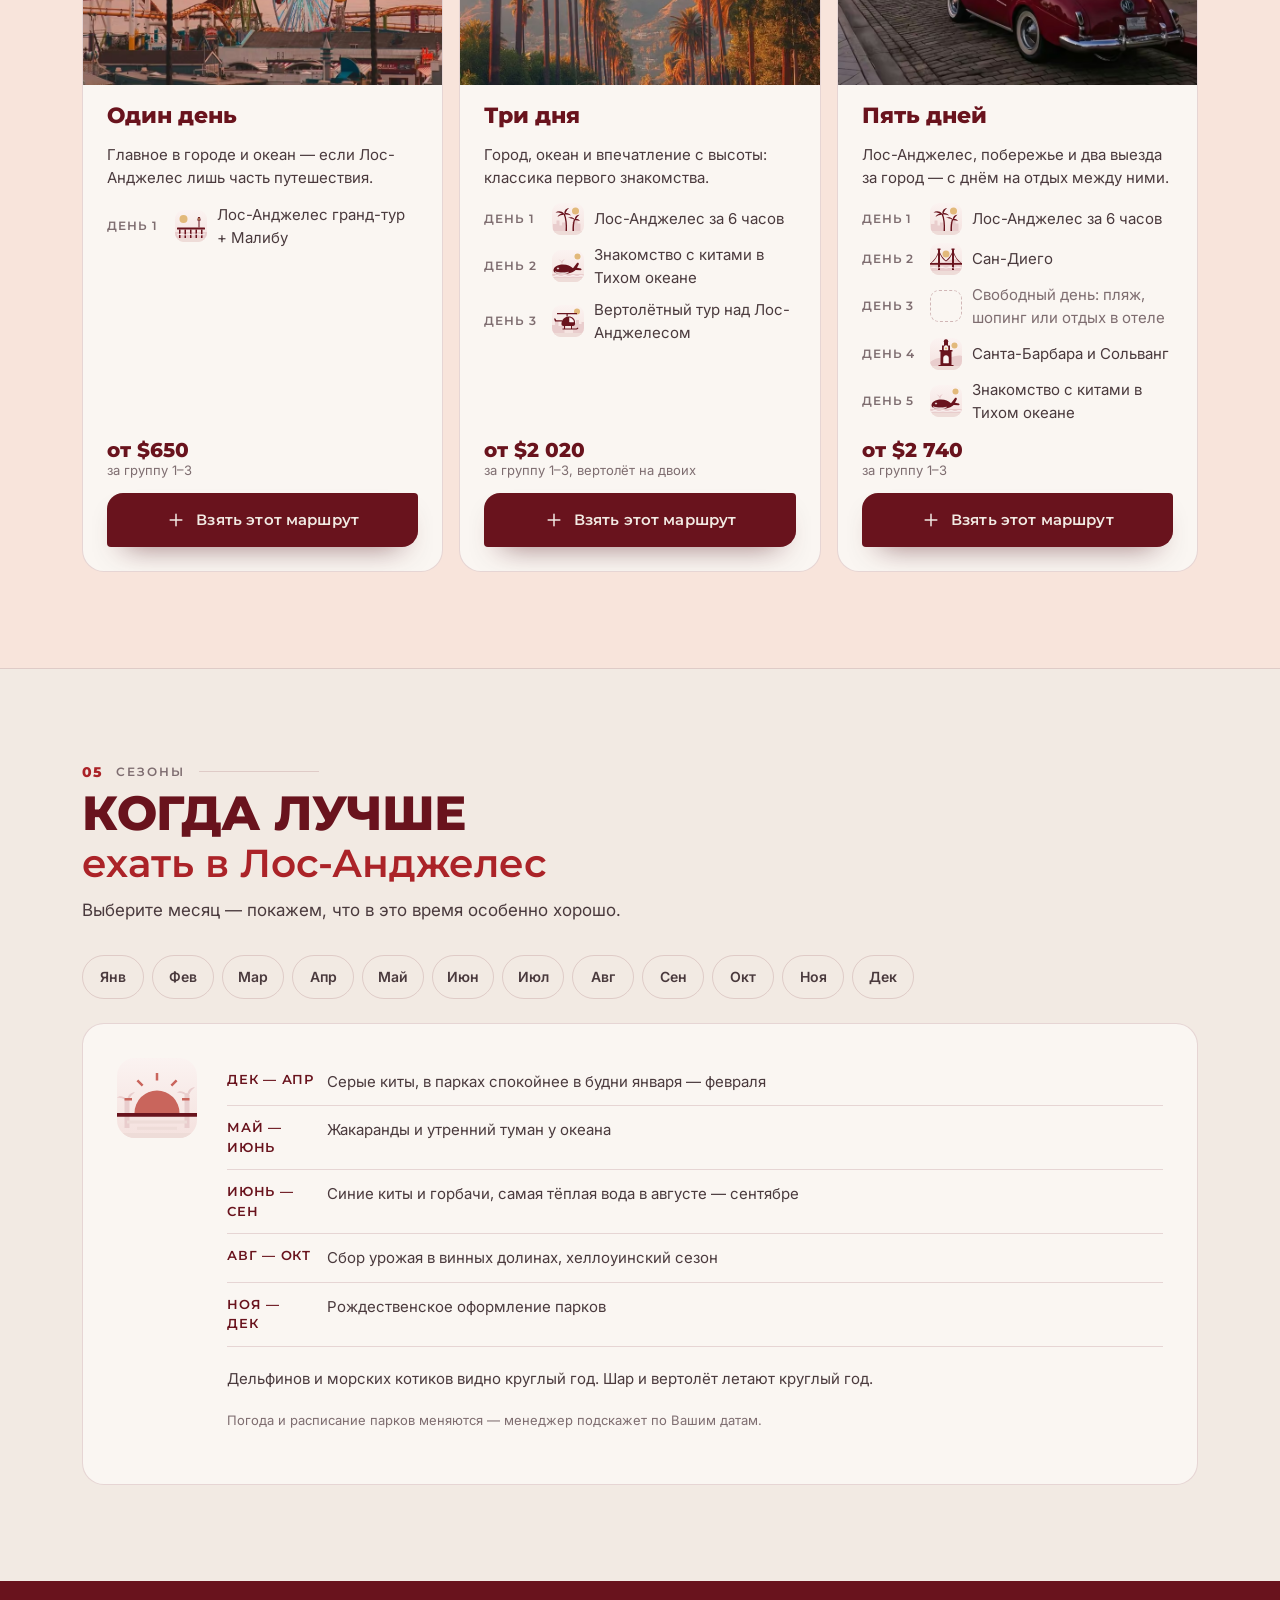
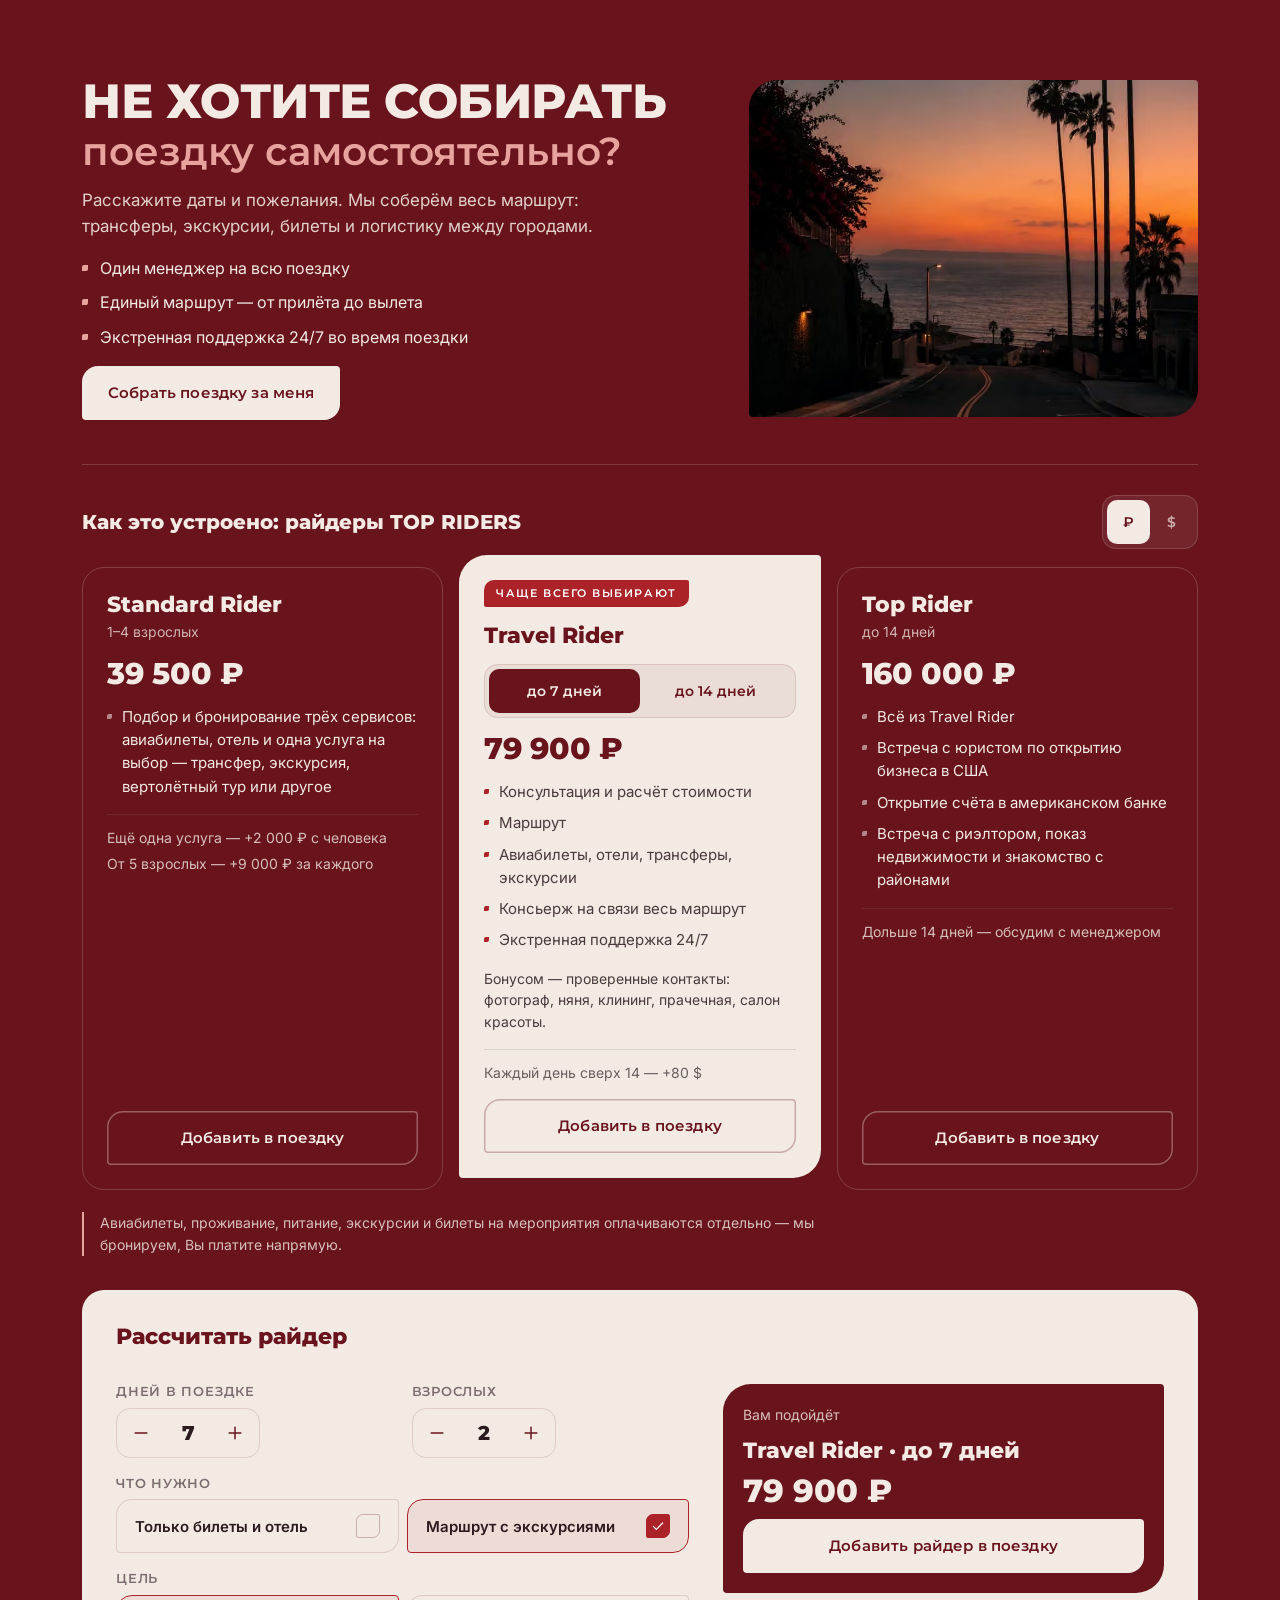
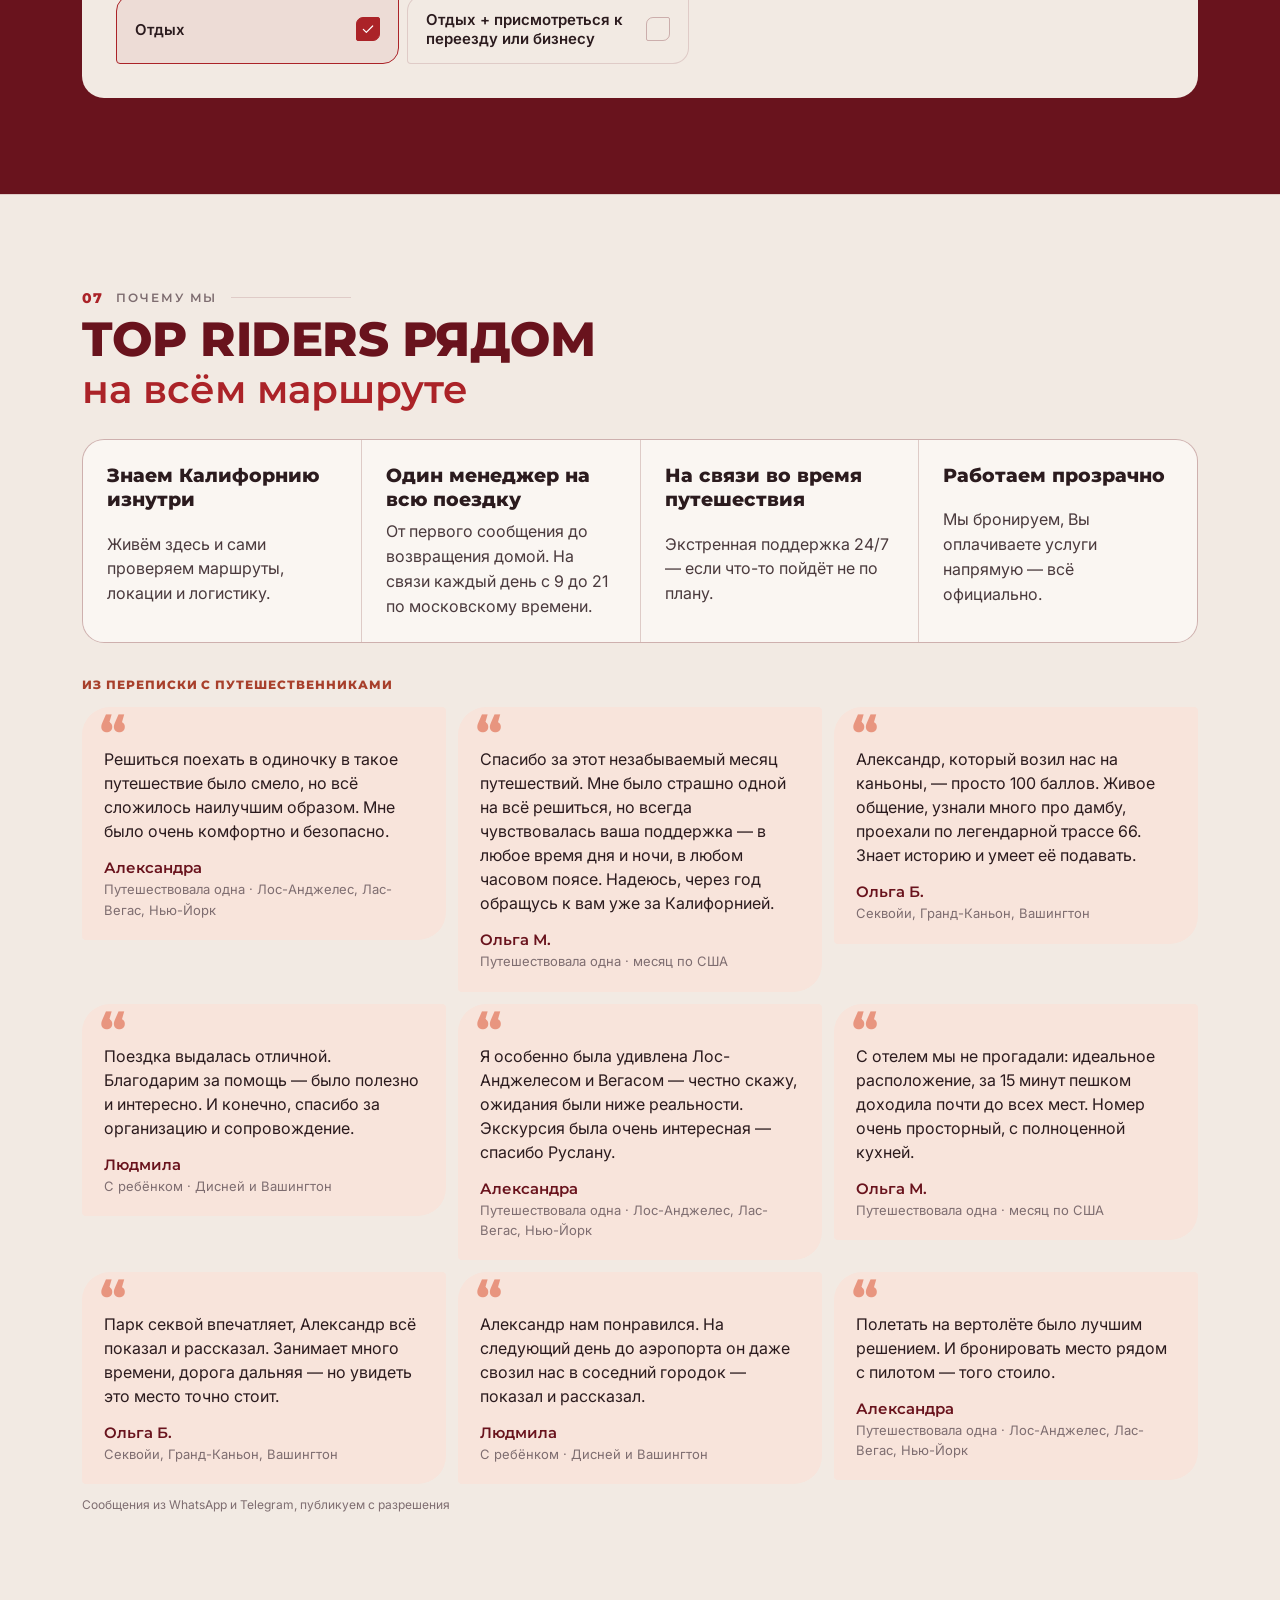
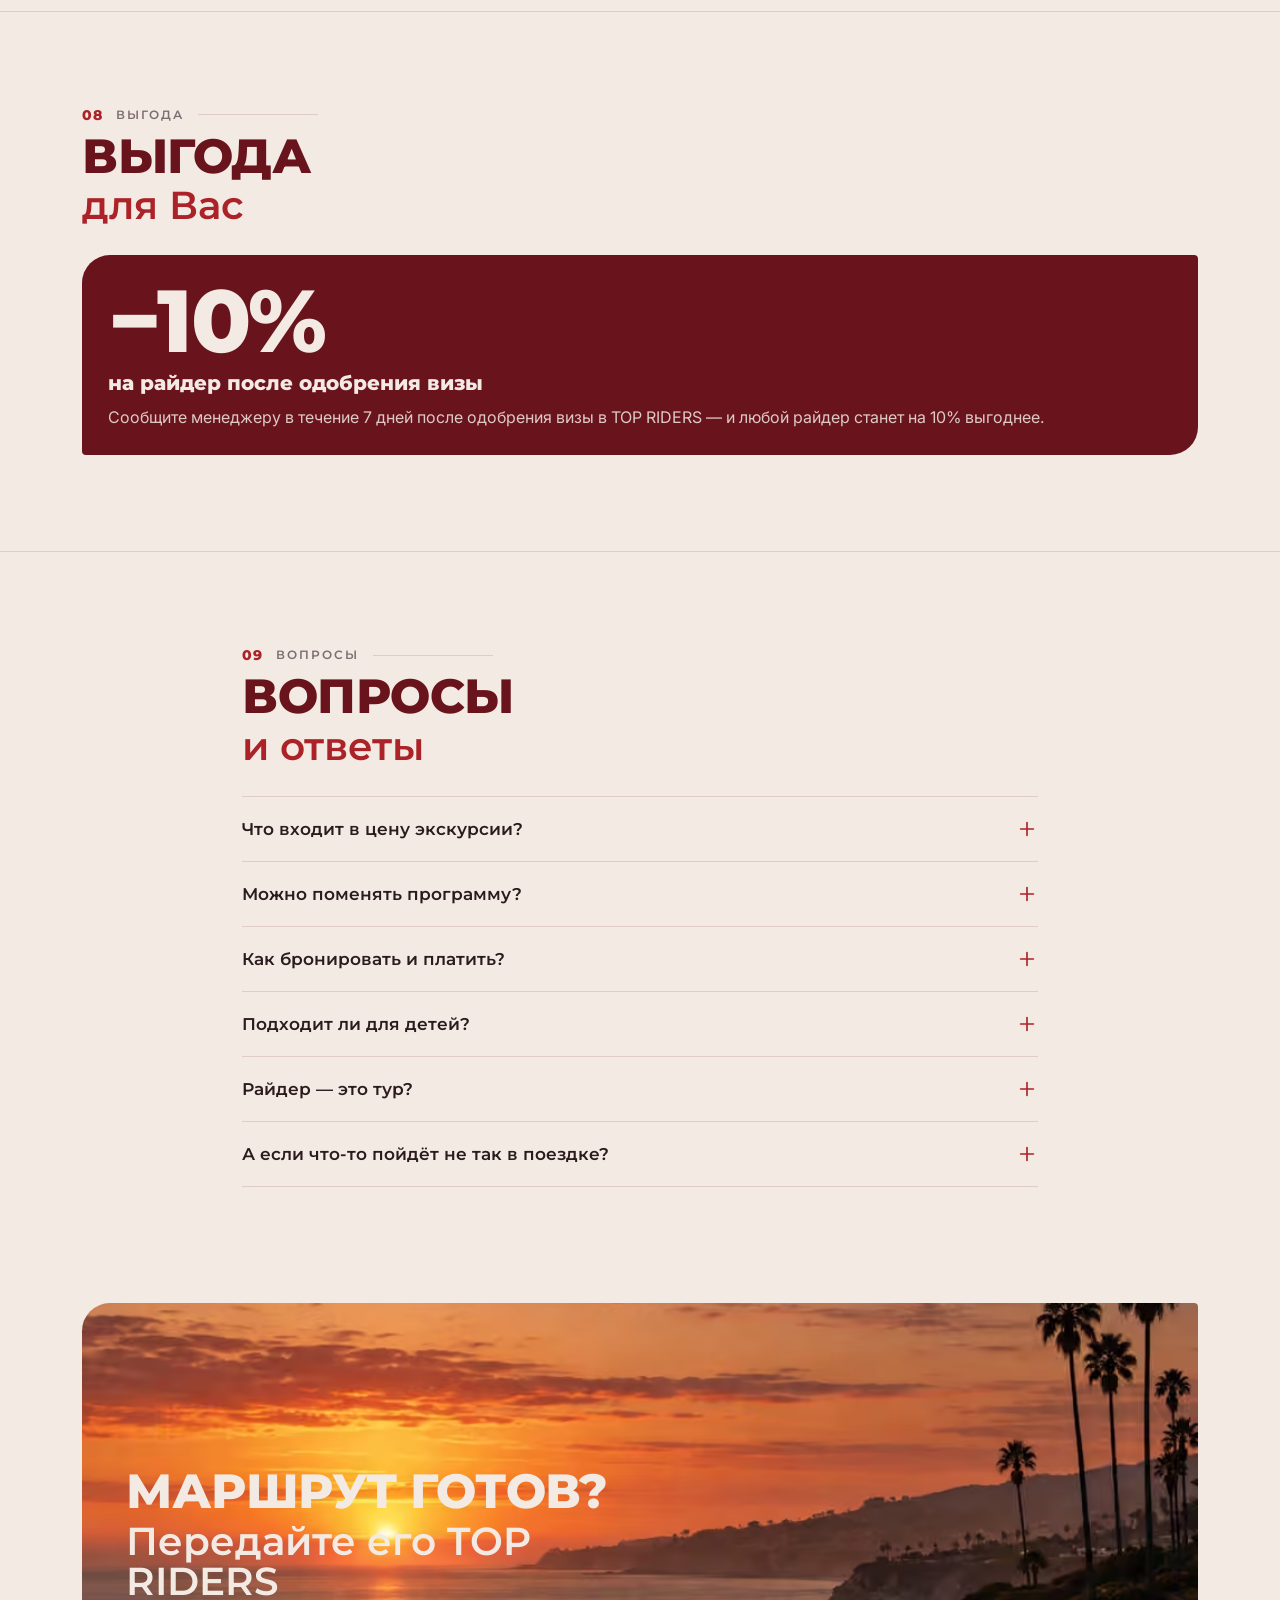
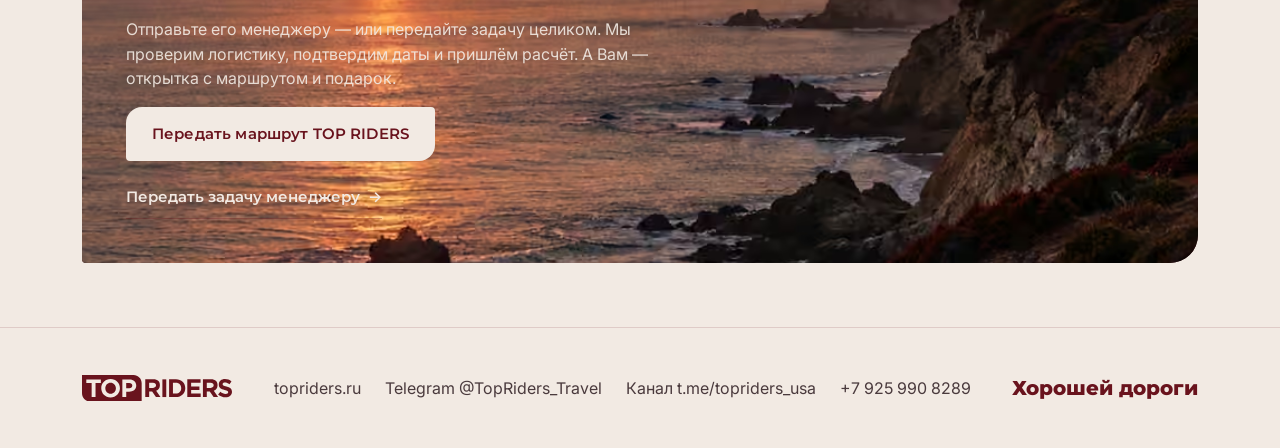
==== commit 8dac3151: "LA: real Santa Monica pier photo on «Один день» Co-Authored-By: Claude Opus 5.5 <noreply@anthropic.c" ====
--- a/la/index.html
+++ b/la/index.html
@@ -20,8 +20,8 @@
   <link rel="preconnect" href="https://fonts.gstatic.com" crossorigin>
   <link rel="stylesheet" href="https://fonts.googleapis.com/css2?family=Inter:wght@400;600&family=Montserrat:wght@600;800&display=swap">
   <link rel="preload" as="image" href="assets/photos/hero.avif" type="image/avif">
-  <link rel="stylesheet" href="assets/css/la.css?v=14">
-  <script type="module" src="assets/js/app.js?v=14"></script>
+  <link rel="stylesheet" href="assets/css/la.css?v=15">
+  <script type="module" src="assets/js/app.js?v=15"></script>
 </head>
 <body>
   <a class="skip" href="#quiz">К подбору поездки</a>
@@ -102,7 +102,7 @@
     <section class="section section--soft" id="routes" aria-labelledby="routes-h">
       <div class="wrap">
         <div class="sec-head" data-head="routes"></div>
-        <div class="routes" data-routes><!--prerender:routes--><article class="route"> <picture class="route__photo"><source srcset="assets/photos/route-pier.avif" type="image/avif"><source srcset="assets/photos/route-pier.webp" type="image/webp"><img src="assets/photos/route-pier.jpg" width="800" height="500" alt="Пирс Санта-Моники с колесом обозрения и пляж на закате" loading="lazy" decoding="async"></picture> <h3 class="route__title">Один день</h3> <p class="route__text">Главное в городе и океан — если Лос-Анджелес лишь часть путешествия.</p> <ol class="route__days"><li><span class="route__day">День 1</span><span class="route__art"><span class="tile "><svg viewBox="0 0 64 64" aria-hidden="true"> <circle class="c" cx="17" cy="18" r="8"/> <path class="b" d="M0 44h64v12H0Z"/> <rect class="a" x="4" y="35" width="56" height="4" rx="1"/> <path class="a" d="M8 39h3v17H8Zm11 0h3v17h-3Zm11 0h3v17h-3Zm11 0h3v17h-3Zm11 0h3v17h-3Z"/> <path class="a" d="M47 35V20h2v15Z"/> <path class="a" d="M44.5 21h7l-1.6-7h-3.8Z"/> <path class="c" d="M46.4 19.5h3.2l-.8-4h-1.6Z"/> <rect class="g" x="0" y="56" width="64" height="8"/> <path class="h" d="M4 50c4 0 4-2 8-2s4 2 8 2 4-2 8-2 4 2 8 2 4-2 8-2 4 2 8 2 4-2 8-2" fill="none" stroke-width="1.6"/></svg></span></span><span>Лос-Анджелес гранд-тур + Малибу</span></li></ol> <p class="route__sum">от $650 <small>за группу 1–3</small></p> <button class="btn btn--main btn--block" type="button" data-route="r1"><svg viewBox="0 0 24 24" fill="none" stroke="currentColor" stroke-width="1.8" stroke-linecap="round" stroke-linejoin="round" aria-hidden="true" ><path d="M12 5v14M5 12h14"/></svg><span>Взять этот маршрут</span></button> </article><article class="route"> <picture class="route__photo"><source srcset="assets/photos/route-palms.avif" type="image/avif"><source srcset="assets/photos/route-palms.webp" type="image/webp"><img src="assets/photos/route-palms.jpg" width="800" height="500" alt="Улица с пальмами, ведущая к Голливудским холмам" loading="lazy" decoding="async"></picture> <h3 class="route__title">Три дня</h3> <p class="route__text">Город, океан и впечатление с высоты: классика первого знакомства.</p> <ol class="route__days"><li><span class="route__day">День 1</span><span class="route__art"><span class="tile "><svg viewBox="0 0 64 64" aria-hidden="true"> <path class="b" d="M2 56V42h7v-7h6v10h5v-6h7v17Zm38 0V38h6v-5h5v8h6v15Z"/> <circle class="c" cx="47" cy="16" r="7"/> <rect class="g" x="0" y="56" width="64" height="8"/> <path class="a" d="M27 56c1-13 0-24-4-34l2.6-1c4 10 5 22 4.4 35Z"/> <path class="a" d="M24 21c-4-5-12-6-17-2 6-.5 11 .5 15.5 3.5ZM24.5 20.5c0-6 4-10 10-11-3.5 3-6 7-7.5 11.5ZM24 21c-6-1-11 2-13 7 4-3 8.5-4.5 12.5-4.5ZM25 20.5c5-1.5 10 0 13 4.5-4.5-2-9-2.5-12.5-2Z"/> <path class="a" d="M41 56c0-9 .5-17 3-24l2.4.8c-2.3 7-2.7 14.5-2.4 23.2Z"/> <path class="a" d="M45 32c-3-4-9-5-13-2 4.5 0 8.5 1 12 3ZM45.5 31.5c1-5 5-8 9.5-8-3 2.5-5.5 5.5-7 9ZM45.5 32c4-1 8 .5 10.5 4-3.5-1.5-7-2-10-1.6Z"/></svg></span></span><span>Лос-Анджелес за 6 часов</span></li><li><span class="route__day">День 2</span><span class="route__art"><span class="tile "><svg viewBox="0 0 64 64" aria-hidden="true"> <circle class="c" cx="51" cy="13" r="6"/> <path class="b" d="M0 48h64v8H0Z"/> <rect class="g" x="0" y="56" width="64" height="8"/> <path class="a" d="M3 41c0-7 8-12 19-12 9 0 15 3 20 7.5L50 26c1.8-1.4 4.4.2 3.6 2.6L50 35.4l7.6 1.4c2.2.6 2 3.6-.4 3.8l-9.8-.4C43 45 34 48 23 48 11 48 3 46 3 41Z"/> <path class="h" d="M6 43.5c6 2.4 17 3 27 1-3 2-8 3-13 3-7 0-12-1.6-14-4Z"/> <circle class="h" cx="12" cy="37" r="1.3"/> <path class="b" d="M19 27c-.4-4-3-6.5-6-7.5 2.8-.2 5 1 6.6 3 1.2-2.4 3.4-4 6.4-4-2.8 1.6-4.6 4.4-5 8.5Z"/> <path class="h" d="M2 53c4 0 4-2 8-2s4 2 8 2 4-2 8-2 4 2 8 2 4-2 8-2 4 2 8 2 4-2 8-2 4 2 8 2" fill="none" stroke-width="1.6"/></svg></span></span><span>Знакомство с китами в Тихом океане</span></li><li><span class="route__day">День 3</span><span class="route__art"><span class="tile "><svg viewBox="0 0 64 64" aria-hidden="true"> <circle class="c" cx="50" cy="13" r="6"/> <path class="b" d="M0 56V40h6v-8h7v10h6v-6h6v20Zm42 0V36h6v-6h6v8h5v-4h5v22Z"/> <rect class="g" x="0" y="56" width="64" height="8"/> <path class="a" d="M10 16h40v2.4H10Zm19 2h2.4v5H29Z"/> <path class="a" d="M19 37c0-8 7-14 15-14 7 0 12 5 12 11v4c0 2.4-1.6 4-4 4H23c-2.4 0-4-1.8-4-4Z"/> <path class="h" d="M35 25.4c4.6.6 8 4 8.4 8.6H35Z"/> <path class="a" d="M20 33H6l-2-6h2.6l2 3.4H20Z"/> <path class="a" d="M24 42h2.2v5H24Zm14 0h2.2v5H38Zm-17 5h27c1.4 0 2.4-.6 3.2-1.8l1.8.8c-1.2 2-3 3.2-5 3.2H21Z"/></svg></span></span><span>Вертолётный тур над Лос-Анджелесом</span></li></ol> <p class="route__sum">от $2 020 <small>за группу 1–3, вертолёт на двоих</small></p> <button class="btn btn--main btn--block" type="button" data-route="r3"><svg viewBox="0 0 24 24" fill="none" stroke="currentColor" stroke-width="1.8" stroke-linecap="round" stroke-linejoin="round" aria-hidden="true" ><path d="M12 5v14M5 12h14"/></svg><span>Взять этот маршрут</span></button> </article><article class="route"> <picture class="route__photo"><source srcset="assets/photos/route-car.avif" type="image/avif"><source srcset="assets/photos/route-car.webp" type="image/webp"><img src="assets/photos/route-car.jpg" width="800" height="500" alt="Красный кабриолет у кафе на побережье в сумерках" loading="lazy" decoding="async"></picture> <h3 class="route__title">Пять дней</h3> <p class="route__text">Лос-Анджелес, побережье и два выезда за город — с днём на отдых между ними.</p> <ol class="route__days"><li><span class="route__day">День 1</span><span class="route__art"><span class="tile "><svg viewBox="0 0 64 64" aria-hidden="true"> <path class="b" d="M2 56V42h7v-7h6v10h5v-6h7v17Zm38 0V38h6v-5h5v8h6v15Z"/> <circle class="c" cx="47" cy="16" r="7"/> <rect class="g" x="0" y="56" width="64" height="8"/> <path class="a" d="M27 56c1-13 0-24-4-34l2.6-1c4 10 5 22 4.4 35Z"/> <path class="a" d="M24 21c-4-5-12-6-17-2 6-.5 11 .5 15.5 3.5ZM24.5 20.5c0-6 4-10 10-11-3.5 3-6 7-7.5 11.5ZM24 21c-6-1-11 2-13 7 4-3 8.5-4.5 12.5-4.5ZM25 20.5c5-1.5 10 0 13 4.5-4.5-2-9-2.5-12.5-2Z"/> <path class="a" d="M41 56c0-9 .5-17 3-24l2.4.8c-2.3 7-2.7 14.5-2.4 23.2Z"/> <path class="a" d="M45 32c-3-4-9-5-13-2 4.5 0 8.5 1 12 3ZM45.5 31.5c1-5 5-8 9.5-8-3 2.5-5.5 5.5-7 9ZM45.5 32c4-1 8 .5 10.5 4-3.5-1.5-7-2-10-1.6Z"/></svg></span></span><span>Лос-Анджелес за 6 часов</span></li><li><span class="route__day">День 2</span><span class="route__art"><span class="tile "><svg viewBox="0 0 64 64" aria-hidden="true"> <circle class="c" cx="32" cy="22" r="7"/> <path class="b" d="M0 44c8-6 16-8 24-6s16-6 24-6 12 4 16 6v18H0Z"/> <rect class="g" x="0" y="56" width="64" height="8"/> <path class="a" d="M16 12h4v42h-4Zm28 0h4v42h-4Z"/> <path class="a" d="M15 11h6v3h-6Zm28 0h6v3h-6Z"/> <path class="a" d="M0 40h64v3.5H0Z"/> <path class="a" d="M2 39C8 35 14 27 18 13c4 13 9 18 14 22 5-4 10-9 14-22 4 14 10 22 16 26l-.8 1C55 36 50 29 46 18c-4 10-8 15-14 19.2C26 33 22 28 18 18 14 29 9 36 2.8 40Z"/> <path class="h" d="M0 50c4 0 4-2 8-2s4 2 8 2 4-2 8-2 4 2 8 2 4-2 8-2 4 2 8 2 4-2 8-2 4 2 8 2" fill="none" stroke-width="1.6"/></svg></span></span><span>Сан-Диего</span></li><li><span class="route__day">День 3</span><span class="route__art route__art--free"></span><span class="muted">Свободный день: пляж, шопинг или отдых в отеле</span></li><li><span class="route__day">День 4</span><span class="route__art"><span class="tile "><svg viewBox="0 0 64 64" aria-hidden="true"> <circle class="c" cx="49" cy="15" r="6"/> <path class="b" d="M0 48c10-8 20-10 30-8s22-8 34-4v20H0Z"/> <rect class="g" x="0" y="56" width="64" height="8"/> <path class="a" d="M21 56V26h22v30Z"/> <path class="a" d="M19 24h26v3H19Zm5-9h16v9H24Zm4-7h8v7h-8Z"/> <path class="a" d="M32 2.5c3.2 0 4.6 2.6 4.6 5.5h-9.2c0-2.9 1.4-5.5 4.6-5.5Z"/> <path class="h" d="M28 24v-5a4 4 0 0 1 8 0v5Zm-1 26V40a5 5 0 0 1 10 0v10Z"/> <path class="c" d="M29.5 22.5c0-2.6 1-4 2.5-4s2.5 1.4 2.5 4Z"/> <path class="a" d="M17 54h30v2H17Z"/></svg></span></span><span>Санта-Барбара и Сольванг</span></li><li><span class="route__day">День 5</span><span class="route__art"><span class="tile "><svg viewBox="0 0 64 64" aria-hidden="true"> <circle class="c" cx="51" cy="13" r="6"/> <path class="b" d="M0 48h64v8H0Z"/> <rect class="g" x="0" y="56" width="64" height="8"/> <path class="a" d="M3 41c0-7 8-12 19-12 9 0 15 3 20 7.5L50 26c1.8-1.4 4.4.2 3.6 2.6L50 35.4l7.6 1.4c2.2.6 2 3.6-.4 3.8l-9.8-.4C43 45 34 48 23 48 11 48 3 46 3 41Z"/> <path class="h" d="M6 43.5c6 2.4 17 3 27 1-3 2-8 3-13 3-7 0-12-1.6-14-4Z"/> <circle class="h" cx="12" cy="37" r="1.3"/> <path class="b" d="M19 27c-.4-4-3-6.5-6-7.5 2.8-.2 5 1 6.6 3 1.2-2.4 3.4-4 6.4-4-2.8 1.6-4.6 4.4-5 8.5Z"/> <path class="h" d="M2 53c4 0 4-2 8-2s4 2 8 2 4-2 8-2 4 2 8 2 4-2 8-2 4 2 8 2 4-2 8-2 4 2 8 2" fill="none" stroke-width="1.6"/></svg></span></span><span>Знакомство с китами в Тихом океане</span></li></ol> <p class="route__sum">от $2 740 <small>за группу 1–3</small></p> <button class="btn btn--main btn--block" type="button" data-route="r5"><svg viewBox="0 0 24 24" fill="none" stroke="currentColor" stroke-width="1.8" stroke-linecap="round" stroke-linejoin="round" aria-hidden="true" ><path d="M12 5v14M5 12h14"/></svg><span>Взять этот маршрут</span></button> </article><!--/prerender:routes--></div>
+        <div class="routes" data-routes><!--prerender:routes--><article class="route"> <picture class="route__photo"><source srcset="assets/photos/route-pier.avif" type="image/avif"><source srcset="assets/photos/route-pier.webp" type="image/webp"><img src="assets/photos/route-pier.jpg" width="800" height="500" alt="Пирс Санта-Моники с колесом обозрения и пальмами на закате" loading="lazy" decoding="async"></picture> <h3 class="route__title">Один день</h3> <p class="route__text">Главное в городе и океан — если Лос-Анджелес лишь часть путешествия.</p> <ol class="route__days"><li><span class="route__day">День 1</span><span class="route__art"><span class="tile "><svg viewBox="0 0 64 64" aria-hidden="true"> <circle class="c" cx="17" cy="18" r="8"/> <path class="b" d="M0 44h64v12H0Z"/> <rect class="a" x="4" y="35" width="56" height="4" rx="1"/> <path class="a" d="M8 39h3v17H8Zm11 0h3v17h-3Zm11 0h3v17h-3Zm11 0h3v17h-3Zm11 0h3v17h-3Z"/> <path class="a" d="M47 35V20h2v15Z"/> <path class="a" d="M44.5 21h7l-1.6-7h-3.8Z"/> <path class="c" d="M46.4 19.5h3.2l-.8-4h-1.6Z"/> <rect class="g" x="0" y="56" width="64" height="8"/> <path class="h" d="M4 50c4 0 4-2 8-2s4 2 8 2 4-2 8-2 4 2 8 2 4-2 8-2 4 2 8 2 4-2 8-2" fill="none" stroke-width="1.6"/></svg></span></span><span>Лос-Анджелес гранд-тур + Малибу</span></li></ol> <p class="route__sum">от $650 <small>за группу 1–3</small></p> <button class="btn btn--main btn--block" type="button" data-route="r1"><svg viewBox="0 0 24 24" fill="none" stroke="currentColor" stroke-width="1.8" stroke-linecap="round" stroke-linejoin="round" aria-hidden="true" ><path d="M12 5v14M5 12h14"/></svg><span>Взять этот маршрут</span></button> </article><article class="route"> <picture class="route__photo"><source srcset="assets/photos/route-palms.avif" type="image/avif"><source srcset="assets/photos/route-palms.webp" type="image/webp"><img src="assets/photos/route-palms.jpg" width="800" height="500" alt="Улица с пальмами, ведущая к Голливудским холмам" loading="lazy" decoding="async"></picture> <h3 class="route__title">Три дня</h3> <p class="route__text">Город, океан и впечатление с высоты: классика первого знакомства.</p> <ol class="route__days"><li><span class="route__day">День 1</span><span class="route__art"><span class="tile "><svg viewBox="0 0 64 64" aria-hidden="true"> <path class="b" d="M2 56V42h7v-7h6v10h5v-6h7v17Zm38 0V38h6v-5h5v8h6v15Z"/> <circle class="c" cx="47" cy="16" r="7"/> <rect class="g" x="0" y="56" width="64" height="8"/> <path class="a" d="M27 56c1-13 0-24-4-34l2.6-1c4 10 5 22 4.4 35Z"/> <path class="a" d="M24 21c-4-5-12-6-17-2 6-.5 11 .5 15.5 3.5ZM24.5 20.5c0-6 4-10 10-11-3.5 3-6 7-7.5 11.5ZM24 21c-6-1-11 2-13 7 4-3 8.5-4.5 12.5-4.5ZM25 20.5c5-1.5 10 0 13 4.5-4.5-2-9-2.5-12.5-2Z"/> <path class="a" d="M41 56c0-9 .5-17 3-24l2.4.8c-2.3 7-2.7 14.5-2.4 23.2Z"/> <path class="a" d="M45 32c-3-4-9-5-13-2 4.5 0 8.5 1 12 3ZM45.5 31.5c1-5 5-8 9.5-8-3 2.5-5.5 5.5-7 9ZM45.5 32c4-1 8 .5 10.5 4-3.5-1.5-7-2-10-1.6Z"/></svg></span></span><span>Лос-Анджелес за 6 часов</span></li><li><span class="route__day">День 2</span><span class="route__art"><span class="tile "><svg viewBox="0 0 64 64" aria-hidden="true"> <circle class="c" cx="51" cy="13" r="6"/> <path class="b" d="M0 48h64v8H0Z"/> <rect class="g" x="0" y="56" width="64" height="8"/> <path class="a" d="M3 41c0-7 8-12 19-12 9 0 15 3 20 7.5L50 26c1.8-1.4 4.4.2 3.6 2.6L50 35.4l7.6 1.4c2.2.6 2 3.6-.4 3.8l-9.8-.4C43 45 34 48 23 48 11 48 3 46 3 41Z"/> <path class="h" d="M6 43.5c6 2.4 17 3 27 1-3 2-8 3-13 3-7 0-12-1.6-14-4Z"/> <circle class="h" cx="12" cy="37" r="1.3"/> <path class="b" d="M19 27c-.4-4-3-6.5-6-7.5 2.8-.2 5 1 6.6 3 1.2-2.4 3.4-4 6.4-4-2.8 1.6-4.6 4.4-5 8.5Z"/> <path class="h" d="M2 53c4 0 4-2 8-2s4 2 8 2 4-2 8-2 4 2 8 2 4-2 8-2 4 2 8 2 4-2 8-2 4 2 8 2" fill="none" stroke-width="1.6"/></svg></span></span><span>Знакомство с китами в Тихом океане</span></li><li><span class="route__day">День 3</span><span class="route__art"><span class="tile "><svg viewBox="0 0 64 64" aria-hidden="true"> <circle class="c" cx="50" cy="13" r="6"/> <path class="b" d="M0 56V40h6v-8h7v10h6v-6h6v20Zm42 0V36h6v-6h6v8h5v-4h5v22Z"/> <rect class="g" x="0" y="56" width="64" height="8"/> <path class="a" d="M10 16h40v2.4H10Zm19 2h2.4v5H29Z"/> <path class="a" d="M19 37c0-8 7-14 15-14 7 0 12 5 12 11v4c0 2.4-1.6 4-4 4H23c-2.4 0-4-1.8-4-4Z"/> <path class="h" d="M35 25.4c4.6.6 8 4 8.4 8.6H35Z"/> <path class="a" d="M20 33H6l-2-6h2.6l2 3.4H20Z"/> <path class="a" d="M24 42h2.2v5H24Zm14 0h2.2v5H38Zm-17 5h27c1.4 0 2.4-.6 3.2-1.8l1.8.8c-1.2 2-3 3.2-5 3.2H21Z"/></svg></span></span><span>Вертолётный тур над Лос-Анджелесом</span></li></ol> <p class="route__sum">от $2 020 <small>за группу 1–3, вертолёт на двоих</small></p> <button class="btn btn--main btn--block" type="button" data-route="r3"><svg viewBox="0 0 24 24" fill="none" stroke="currentColor" stroke-width="1.8" stroke-linecap="round" stroke-linejoin="round" aria-hidden="true" ><path d="M12 5v14M5 12h14"/></svg><span>Взять этот маршрут</span></button> </article><article class="route"> <picture class="route__photo"><source srcset="assets/photos/route-car.avif" type="image/avif"><source srcset="assets/photos/route-car.webp" type="image/webp"><img src="assets/photos/route-car.jpg" width="800" height="500" alt="Красный кабриолет у кафе на побережье в сумерках" loading="lazy" decoding="async"></picture> <h3 class="route__title">Пять дней</h3> <p class="route__text">Лос-Анджелес, побережье и два выезда за город — с днём на отдых между ними.</p> <ol class="route__days"><li><span class="route__day">День 1</span><span class="route__art"><span class="tile "><svg viewBox="0 0 64 64" aria-hidden="true"> <path class="b" d="M2 56V42h7v-7h6v10h5v-6h7v17Zm38 0V38h6v-5h5v8h6v15Z"/> <circle class="c" cx="47" cy="16" r="7"/> <rect class="g" x="0" y="56" width="64" height="8"/> <path class="a" d="M27 56c1-13 0-24-4-34l2.6-1c4 10 5 22 4.4 35Z"/> <path class="a" d="M24 21c-4-5-12-6-17-2 6-.5 11 .5 15.5 3.5ZM24.5 20.5c0-6 4-10 10-11-3.5 3-6 7-7.5 11.5ZM24 21c-6-1-11 2-13 7 4-3 8.5-4.5 12.5-4.5ZM25 20.5c5-1.5 10 0 13 4.5-4.5-2-9-2.5-12.5-2Z"/> <path class="a" d="M41 56c0-9 .5-17 3-24l2.4.8c-2.3 7-2.7 14.5-2.4 23.2Z"/> <path class="a" d="M45 32c-3-4-9-5-13-2 4.5 0 8.5 1 12 3ZM45.5 31.5c1-5 5-8 9.5-8-3 2.5-5.5 5.5-7 9ZM45.5 32c4-1 8 .5 10.5 4-3.5-1.5-7-2-10-1.6Z"/></svg></span></span><span>Лос-Анджелес за 6 часов</span></li><li><span class="route__day">День 2</span><span class="route__art"><span class="tile "><svg viewBox="0 0 64 64" aria-hidden="true"> <circle class="c" cx="32" cy="22" r="7"/> <path class="b" d="M0 44c8-6 16-8 24-6s16-6 24-6 12 4 16 6v18H0Z"/> <rect class="g" x="0" y="56" width="64" height="8"/> <path class="a" d="M16 12h4v42h-4Zm28 0h4v42h-4Z"/> <path class="a" d="M15 11h6v3h-6Zm28 0h6v3h-6Z"/> <path class="a" d="M0 40h64v3.5H0Z"/> <path class="a" d="M2 39C8 35 14 27 18 13c4 13 9 18 14 22 5-4 10-9 14-22 4 14 10 22 16 26l-.8 1C55 36 50 29 46 18c-4 10-8 15-14 19.2C26 33 22 28 18 18 14 29 9 36 2.8 40Z"/> <path class="h" d="M0 50c4 0 4-2 8-2s4 2 8 2 4-2 8-2 4 2 8 2 4-2 8-2 4 2 8 2 4-2 8-2 4 2 8 2" fill="none" stroke-width="1.6"/></svg></span></span><span>Сан-Диего</span></li><li><span class="route__day">День 3</span><span class="route__art route__art--free"></span><span class="muted">Свободный день: пляж, шопинг или отдых в отеле</span></li><li><span class="route__day">День 4</span><span class="route__art"><span class="tile "><svg viewBox="0 0 64 64" aria-hidden="true"> <circle class="c" cx="49" cy="15" r="6"/> <path class="b" d="M0 48c10-8 20-10 30-8s22-8 34-4v20H0Z"/> <rect class="g" x="0" y="56" width="64" height="8"/> <path class="a" d="M21 56V26h22v30Z"/> <path class="a" d="M19 24h26v3H19Zm5-9h16v9H24Zm4-7h8v7h-8Z"/> <path class="a" d="M32 2.5c3.2 0 4.6 2.6 4.6 5.5h-9.2c0-2.9 1.4-5.5 4.6-5.5Z"/> <path class="h" d="M28 24v-5a4 4 0 0 1 8 0v5Zm-1 26V40a5 5 0 0 1 10 0v10Z"/> <path class="c" d="M29.5 22.5c0-2.6 1-4 2.5-4s2.5 1.4 2.5 4Z"/> <path class="a" d="M17 54h30v2H17Z"/></svg></span></span><span>Санта-Барбара и Сольванг</span></li><li><span class="route__day">День 5</span><span class="route__art"><span class="tile "><svg viewBox="0 0 64 64" aria-hidden="true"> <circle class="c" cx="51" cy="13" r="6"/> <path class="b" d="M0 48h64v8H0Z"/> <rect class="g" x="0" y="56" width="64" height="8"/> <path class="a" d="M3 41c0-7 8-12 19-12 9 0 15 3 20 7.5L50 26c1.8-1.4 4.4.2 3.6 2.6L50 35.4l7.6 1.4c2.2.6 2 3.6-.4 3.8l-9.8-.4C43 45 34 48 23 48 11 48 3 46 3 41Z"/> <path class="h" d="M6 43.5c6 2.4 17 3 27 1-3 2-8 3-13 3-7 0-12-1.6-14-4Z"/> <circle class="h" cx="12" cy="37" r="1.3"/> <path class="b" d="M19 27c-.4-4-3-6.5-6-7.5 2.8-.2 5 1 6.6 3 1.2-2.4 3.4-4 6.4-4-2.8 1.6-4.6 4.4-5 8.5Z"/> <path class="h" d="M2 53c4 0 4-2 8-2s4 2 8 2 4-2 8-2 4 2 8 2 4-2 8-2 4 2 8 2 4-2 8-2 4 2 8 2" fill="none" stroke-width="1.6"/></svg></span></span><span>Знакомство с китами в Тихом океане</span></li></ol> <p class="route__sum">от $2 740 <small>за группу 1–3</small></p> <button class="btn btn--main btn--block" type="button" data-route="r5"><svg viewBox="0 0 24 24" fill="none" stroke="currentColor" stroke-width="1.8" stroke-linecap="round" stroke-linejoin="round" aria-hidden="true" ><path d="M12 5v14M5 12h14"/></svg><span>Взять этот маршрут</span></button> </article><!--/prerender:routes--></div>
       </div>
     </section>
 
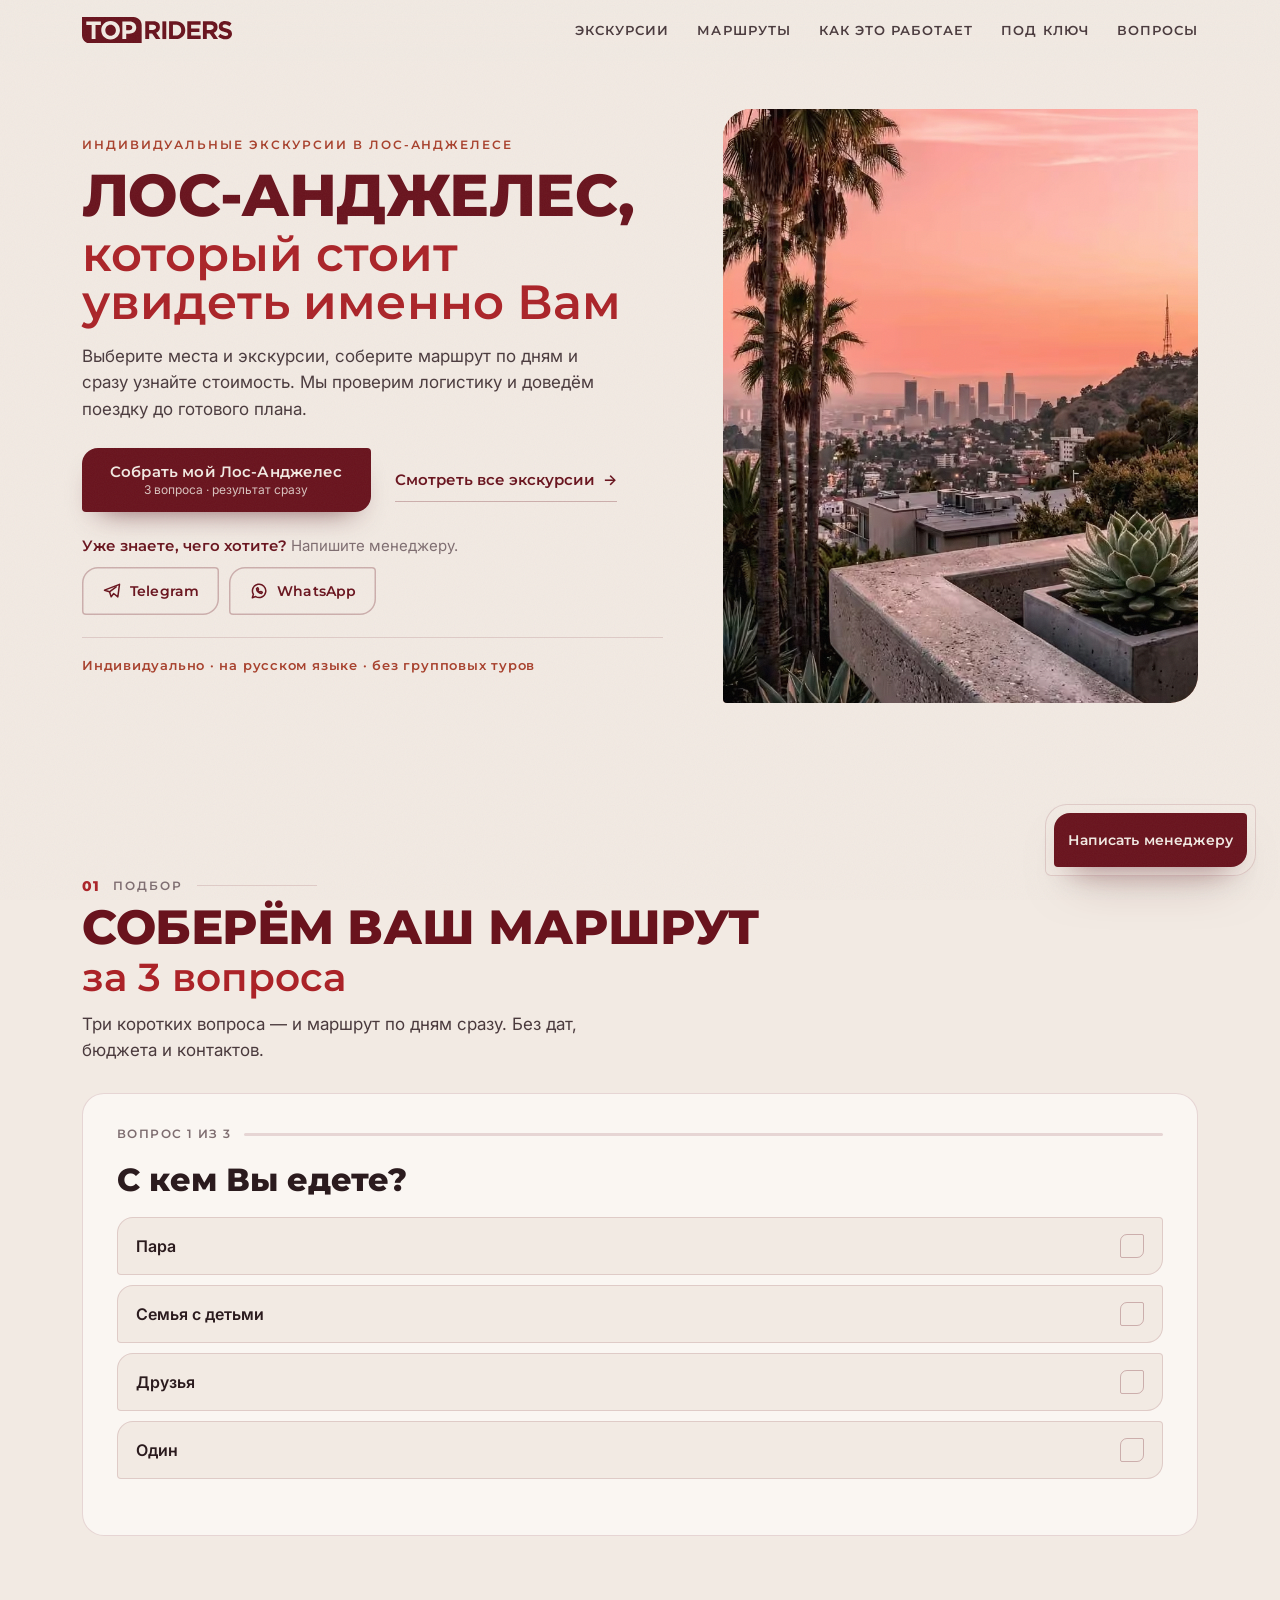
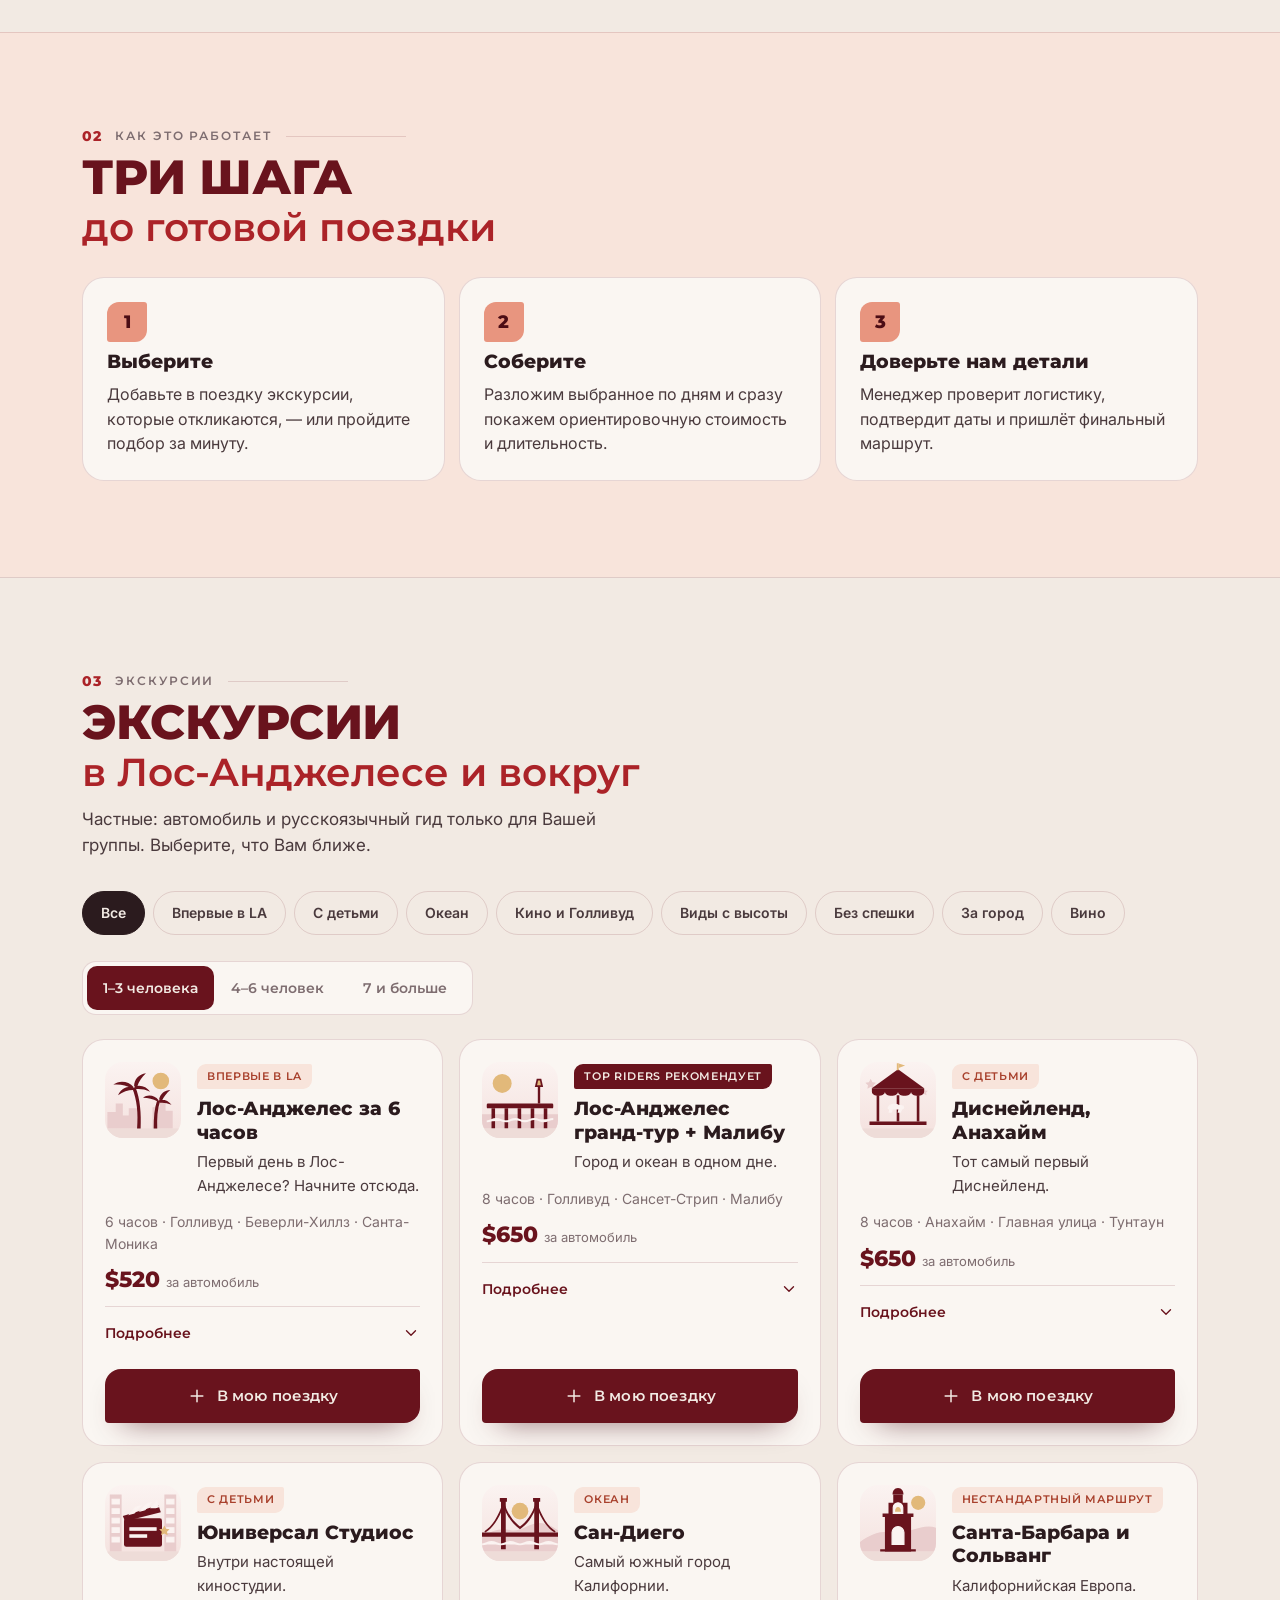
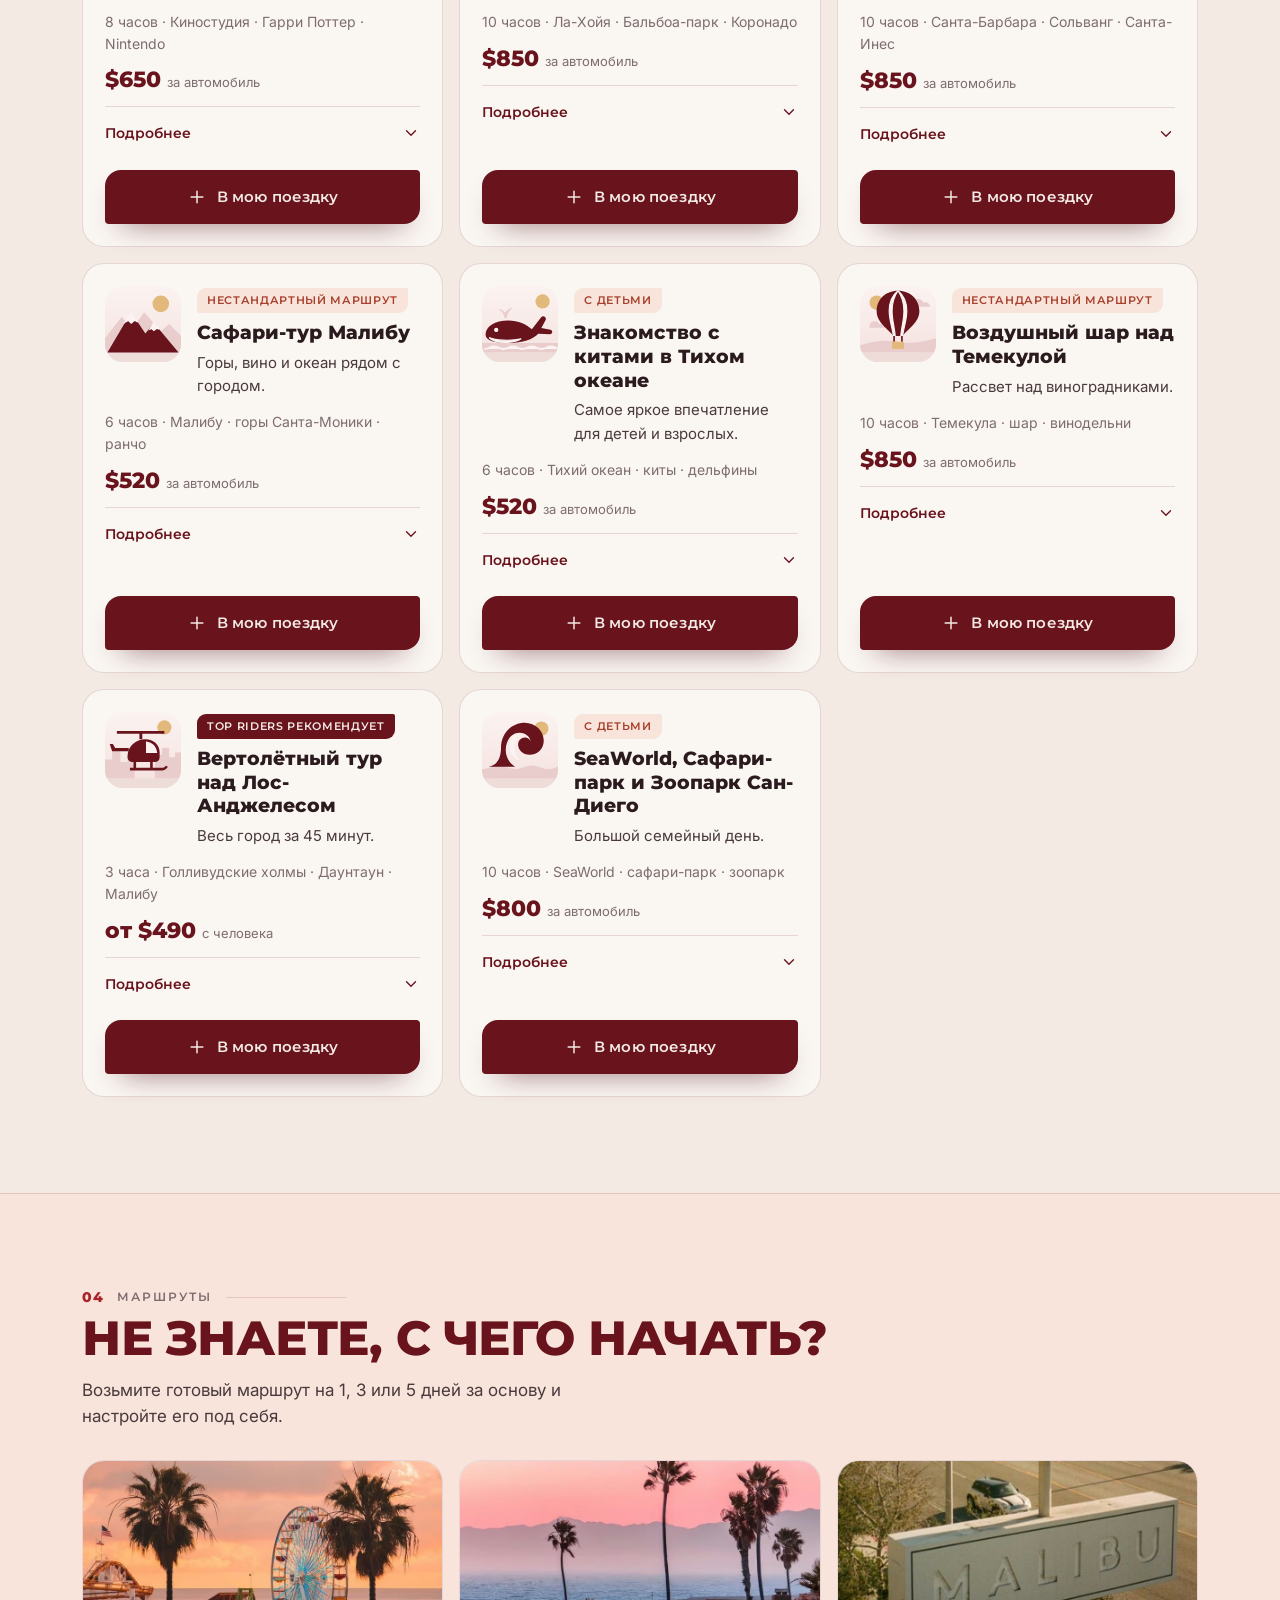
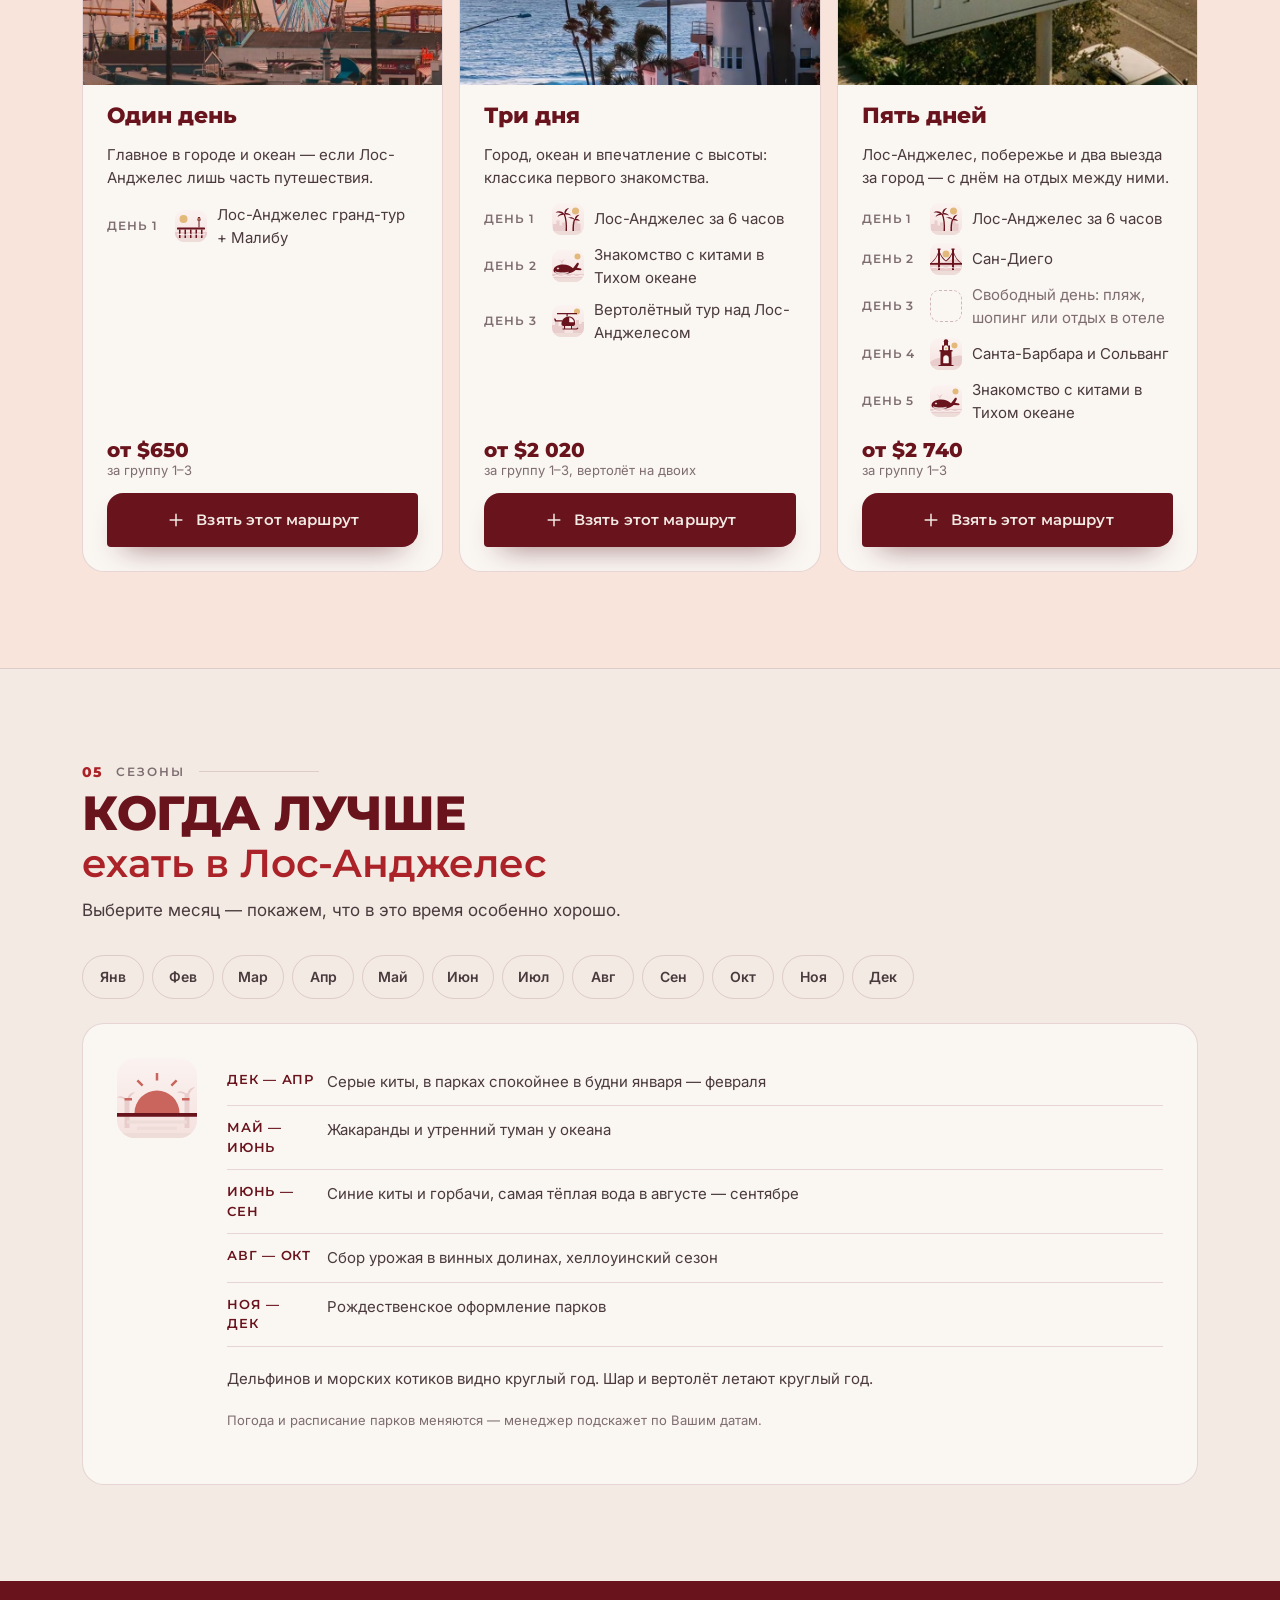
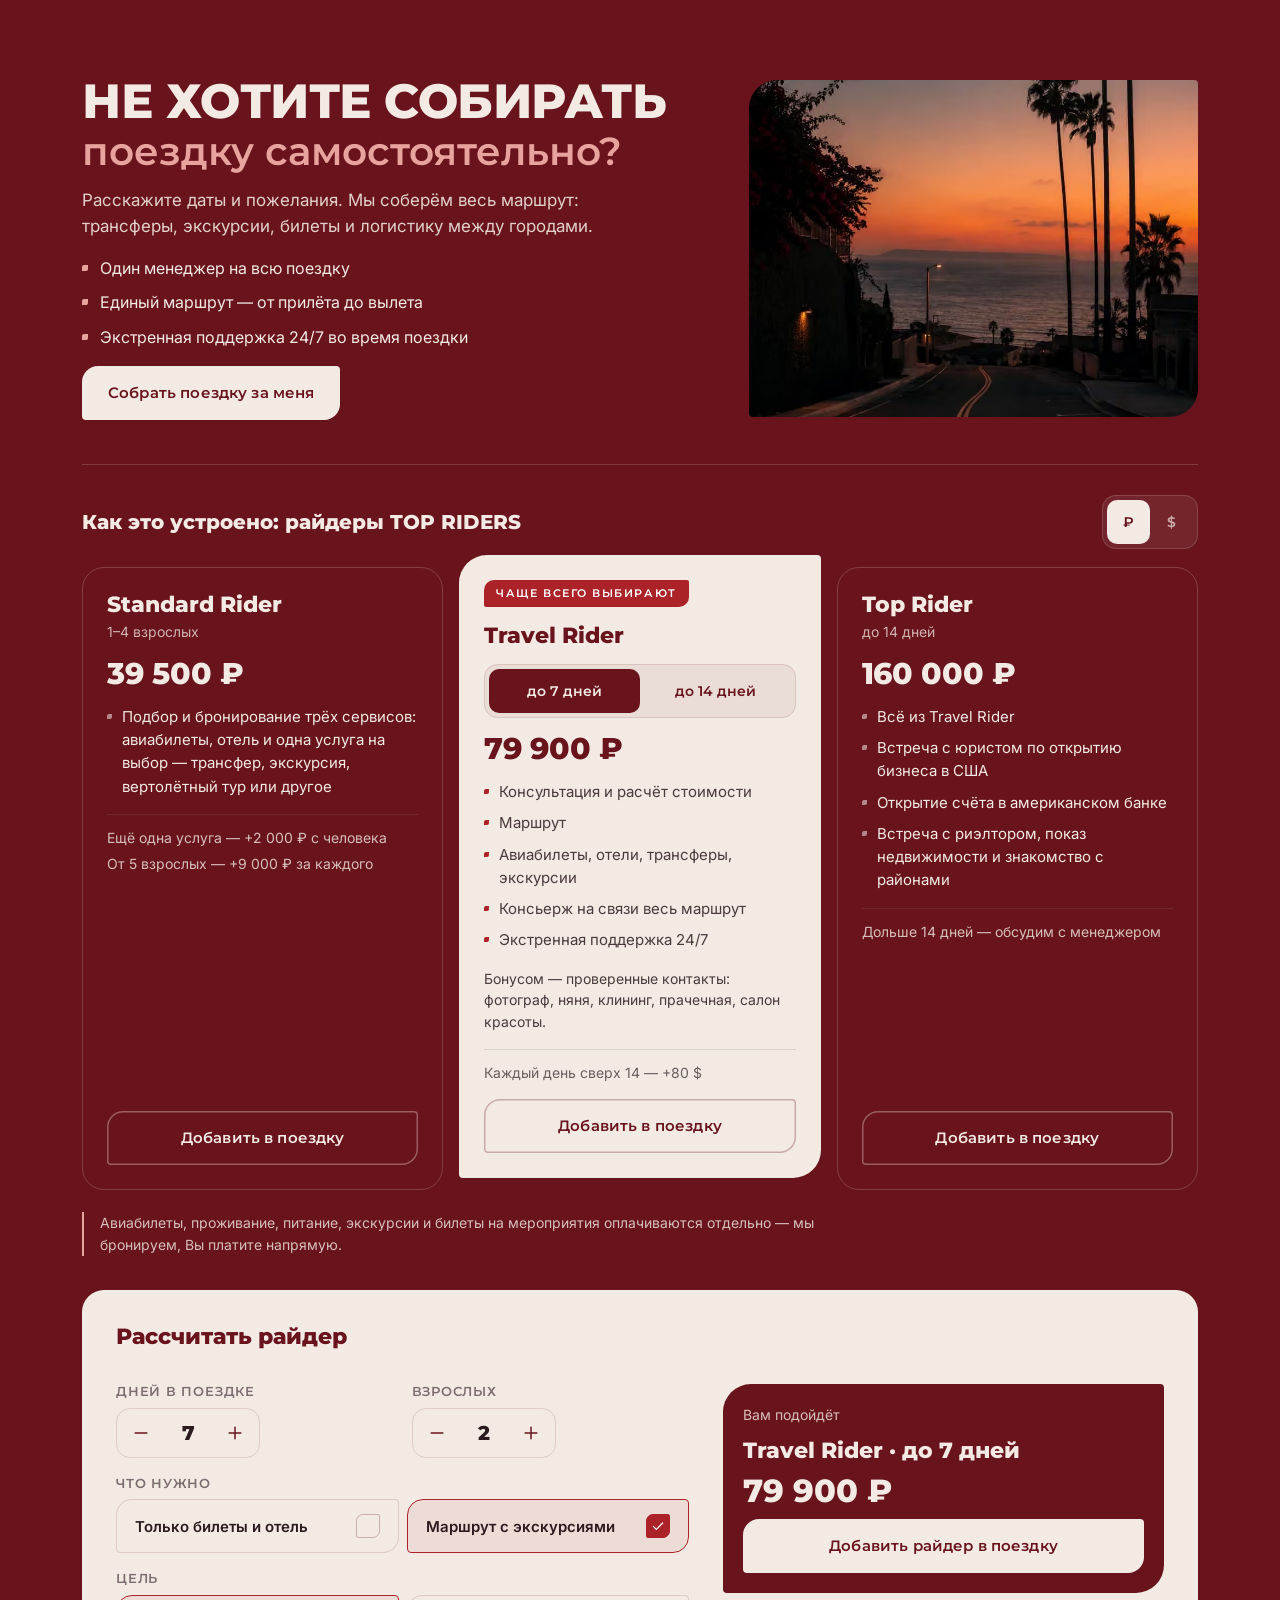
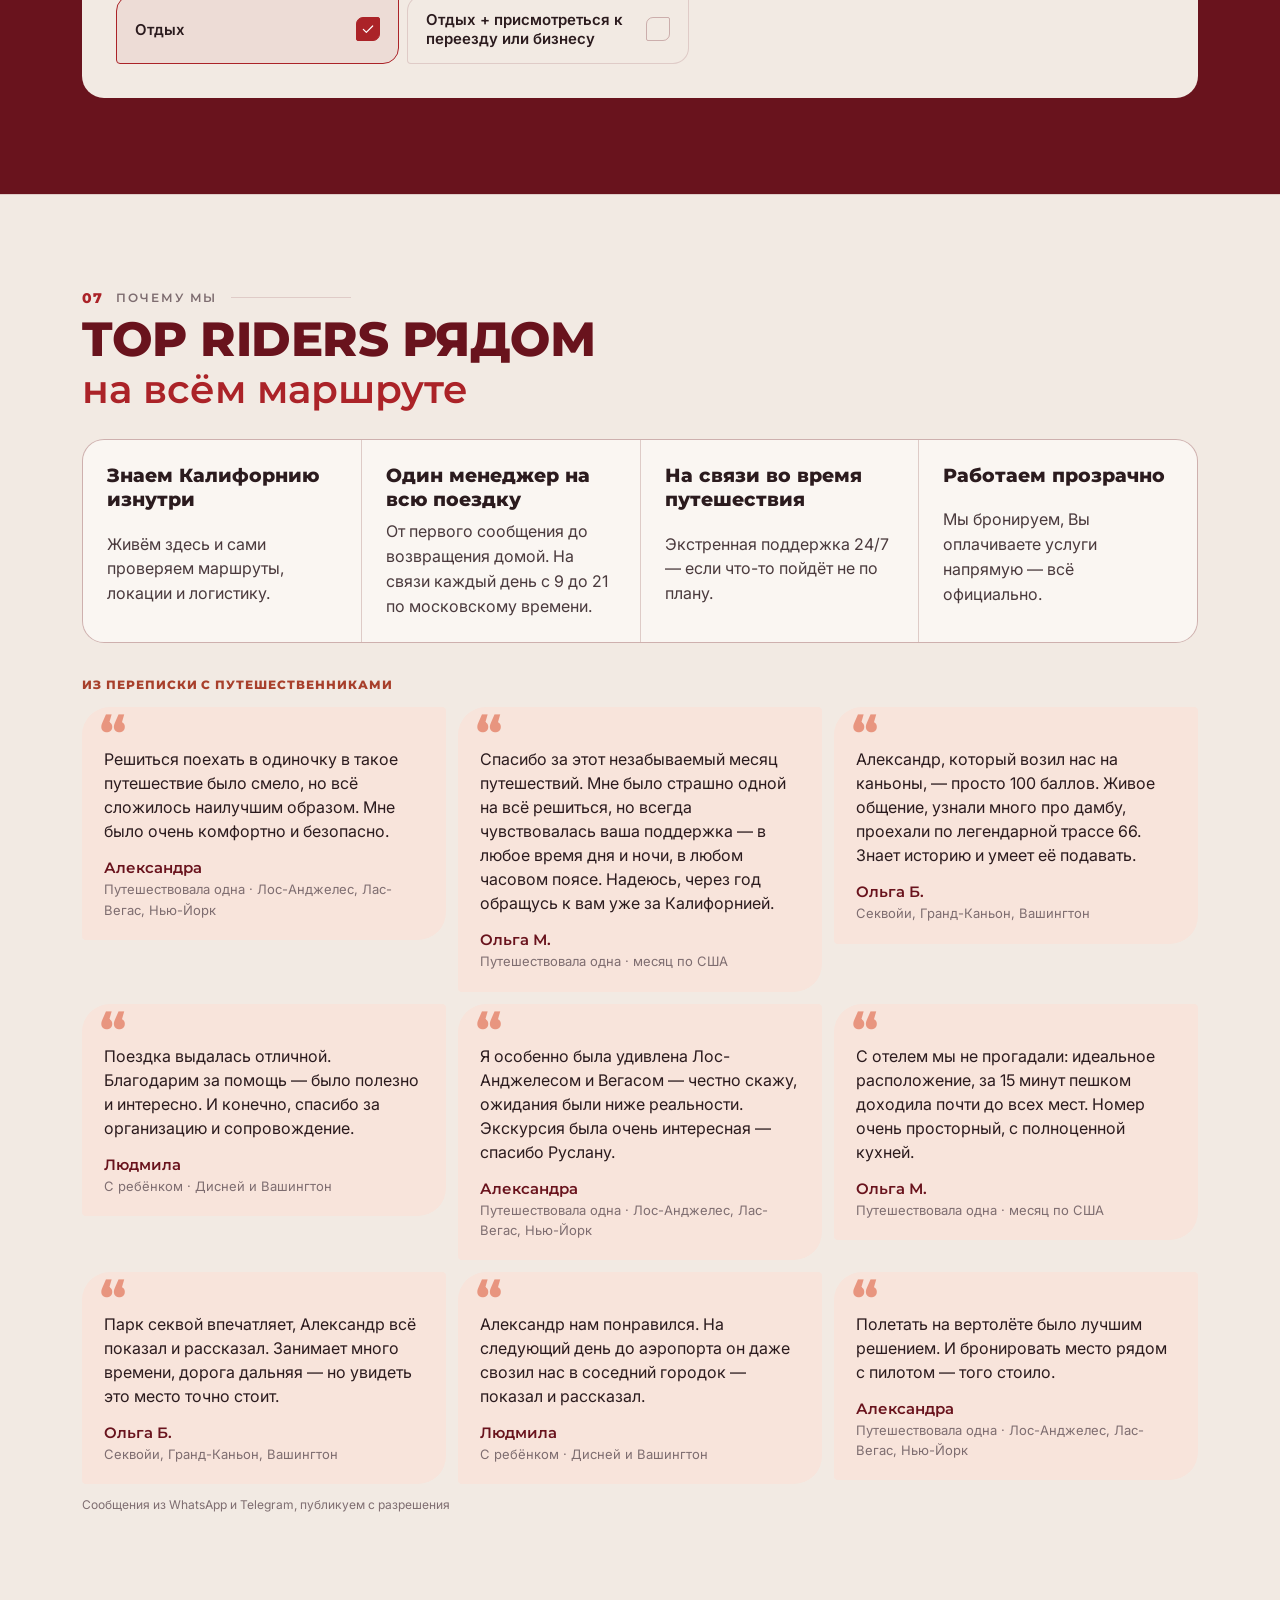
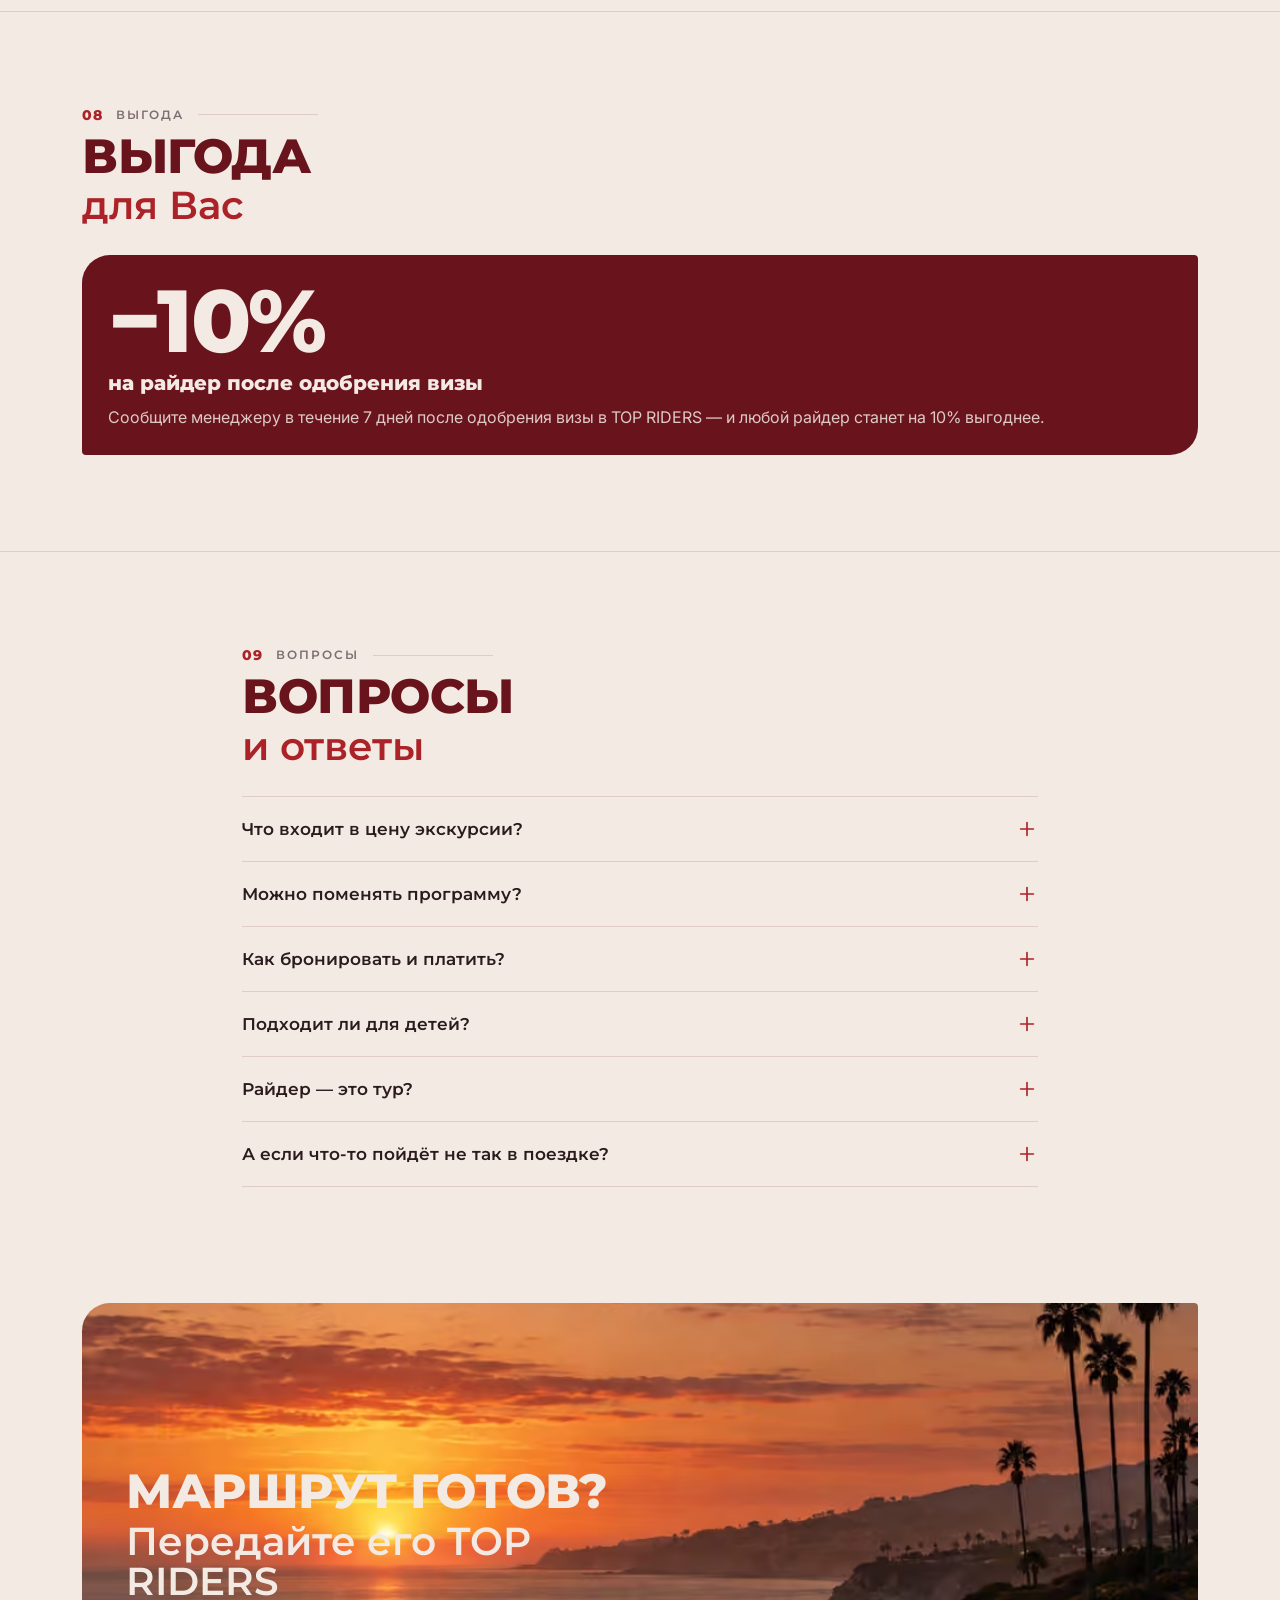
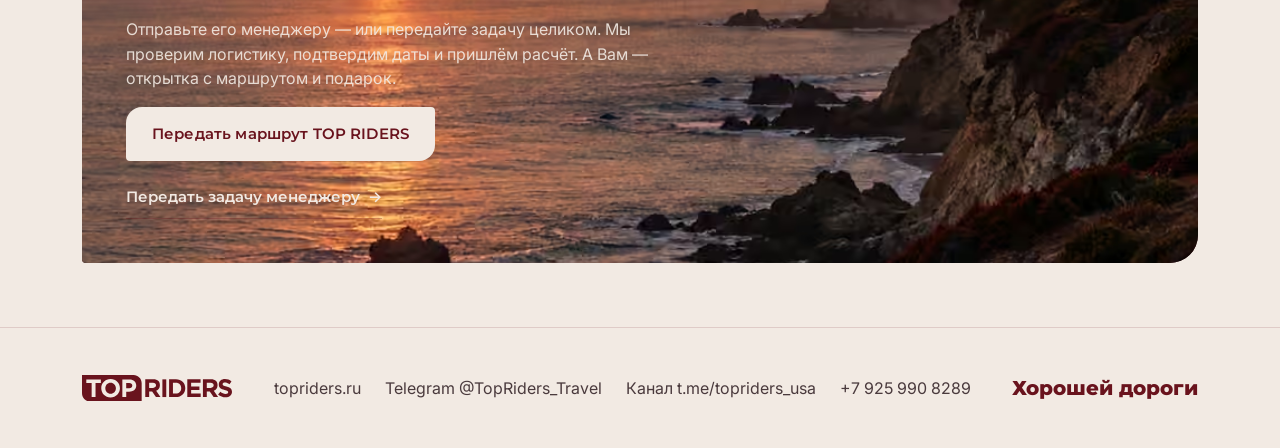
==== commit 16dace04: "LA: real coast photos on «Три дня» and «Пять дней» instead of generated ones Co-Authored-By: Claude " ====
--- a/la/index.html
+++ b/la/index.html
@@ -20,8 +20,8 @@
   <link rel="preconnect" href="https://fonts.gstatic.com" crossorigin>
   <link rel="stylesheet" href="https://fonts.googleapis.com/css2?family=Inter:wght@400;600&family=Montserrat:wght@600;800&display=swap">
   <link rel="preload" as="image" href="assets/photos/hero.avif" type="image/avif">
-  <link rel="stylesheet" href="assets/css/la.css?v=15">
-  <script type="module" src="assets/js/app.js?v=15"></script>
+  <link rel="stylesheet" href="assets/css/la.css?v=16">
+  <script type="module" src="assets/js/app.js?v=16"></script>
 </head>
 <body>
   <a class="skip" href="#quiz">К подбору поездки</a>
@@ -102,7 +102,7 @@
     <section class="section section--soft" id="routes" aria-labelledby="routes-h">
       <div class="wrap">
         <div class="sec-head" data-head="routes"></div>
-        <div class="routes" data-routes><!--prerender:routes--><article class="route"> <picture class="route__photo"><source srcset="assets/photos/route-pier.avif" type="image/avif"><source srcset="assets/photos/route-pier.webp" type="image/webp"><img src="assets/photos/route-pier.jpg" width="800" height="500" alt="Пирс Санта-Моники с колесом обозрения и пальмами на закате" loading="lazy" decoding="async"></picture> <h3 class="route__title">Один день</h3> <p class="route__text">Главное в городе и океан — если Лос-Анджелес лишь часть путешествия.</p> <ol class="route__days"><li><span class="route__day">День 1</span><span class="route__art"><span class="tile "><svg viewBox="0 0 64 64" aria-hidden="true"> <circle class="c" cx="17" cy="18" r="8"/> <path class="b" d="M0 44h64v12H0Z"/> <rect class="a" x="4" y="35" width="56" height="4" rx="1"/> <path class="a" d="M8 39h3v17H8Zm11 0h3v17h-3Zm11 0h3v17h-3Zm11 0h3v17h-3Zm11 0h3v17h-3Z"/> <path class="a" d="M47 35V20h2v15Z"/> <path class="a" d="M44.5 21h7l-1.6-7h-3.8Z"/> <path class="c" d="M46.4 19.5h3.2l-.8-4h-1.6Z"/> <rect class="g" x="0" y="56" width="64" height="8"/> <path class="h" d="M4 50c4 0 4-2 8-2s4 2 8 2 4-2 8-2 4 2 8 2 4-2 8-2 4 2 8 2 4-2 8-2" fill="none" stroke-width="1.6"/></svg></span></span><span>Лос-Анджелес гранд-тур + Малибу</span></li></ol> <p class="route__sum">от $650 <small>за группу 1–3</small></p> <button class="btn btn--main btn--block" type="button" data-route="r1"><svg viewBox="0 0 24 24" fill="none" stroke="currentColor" stroke-width="1.8" stroke-linecap="round" stroke-linejoin="round" aria-hidden="true" ><path d="M12 5v14M5 12h14"/></svg><span>Взять этот маршрут</span></button> </article><article class="route"> <picture class="route__photo"><source srcset="assets/photos/route-palms.avif" type="image/avif"><source srcset="assets/photos/route-palms.webp" type="image/webp"><img src="assets/photos/route-palms.jpg" width="800" height="500" alt="Улица с пальмами, ведущая к Голливудским холмам" loading="lazy" decoding="async"></picture> <h3 class="route__title">Три дня</h3> <p class="route__text">Город, океан и впечатление с высоты: классика первого знакомства.</p> <ol class="route__days"><li><span class="route__day">День 1</span><span class="route__art"><span class="tile "><svg viewBox="0 0 64 64" aria-hidden="true"> <path class="b" d="M2 56V42h7v-7h6v10h5v-6h7v17Zm38 0V38h6v-5h5v8h6v15Z"/> <circle class="c" cx="47" cy="16" r="7"/> <rect class="g" x="0" y="56" width="64" height="8"/> <path class="a" d="M27 56c1-13 0-24-4-34l2.6-1c4 10 5 22 4.4 35Z"/> <path class="a" d="M24 21c-4-5-12-6-17-2 6-.5 11 .5 15.5 3.5ZM24.5 20.5c0-6 4-10 10-11-3.5 3-6 7-7.5 11.5ZM24 21c-6-1-11 2-13 7 4-3 8.5-4.5 12.5-4.5ZM25 20.5c5-1.5 10 0 13 4.5-4.5-2-9-2.5-12.5-2Z"/> <path class="a" d="M41 56c0-9 .5-17 3-24l2.4.8c-2.3 7-2.7 14.5-2.4 23.2Z"/> <path class="a" d="M45 32c-3-4-9-5-13-2 4.5 0 8.5 1 12 3ZM45.5 31.5c1-5 5-8 9.5-8-3 2.5-5.5 5.5-7 9ZM45.5 32c4-1 8 .5 10.5 4-3.5-1.5-7-2-10-1.6Z"/></svg></span></span><span>Лос-Анджелес за 6 часов</span></li><li><span class="route__day">День 2</span><span class="route__art"><span class="tile "><svg viewBox="0 0 64 64" aria-hidden="true"> <circle class="c" cx="51" cy="13" r="6"/> <path class="b" d="M0 48h64v8H0Z"/> <rect class="g" x="0" y="56" width="64" height="8"/> <path class="a" d="M3 41c0-7 8-12 19-12 9 0 15 3 20 7.5L50 26c1.8-1.4 4.4.2 3.6 2.6L50 35.4l7.6 1.4c2.2.6 2 3.6-.4 3.8l-9.8-.4C43 45 34 48 23 48 11 48 3 46 3 41Z"/> <path class="h" d="M6 43.5c6 2.4 17 3 27 1-3 2-8 3-13 3-7 0-12-1.6-14-4Z"/> <circle class="h" cx="12" cy="37" r="1.3"/> <path class="b" d="M19 27c-.4-4-3-6.5-6-7.5 2.8-.2 5 1 6.6 3 1.2-2.4 3.4-4 6.4-4-2.8 1.6-4.6 4.4-5 8.5Z"/> <path class="h" d="M2 53c4 0 4-2 8-2s4 2 8 2 4-2 8-2 4 2 8 2 4-2 8-2 4 2 8 2 4-2 8-2 4 2 8 2" fill="none" stroke-width="1.6"/></svg></span></span><span>Знакомство с китами в Тихом океане</span></li><li><span class="route__day">День 3</span><span class="route__art"><span class="tile "><svg viewBox="0 0 64 64" aria-hidden="true"> <circle class="c" cx="50" cy="13" r="6"/> <path class="b" d="M0 56V40h6v-8h7v10h6v-6h6v20Zm42 0V36h6v-6h6v8h5v-4h5v22Z"/> <rect class="g" x="0" y="56" width="64" height="8"/> <path class="a" d="M10 16h40v2.4H10Zm19 2h2.4v5H29Z"/> <path class="a" d="M19 37c0-8 7-14 15-14 7 0 12 5 12 11v4c0 2.4-1.6 4-4 4H23c-2.4 0-4-1.8-4-4Z"/> <path class="h" d="M35 25.4c4.6.6 8 4 8.4 8.6H35Z"/> <path class="a" d="M20 33H6l-2-6h2.6l2 3.4H20Z"/> <path class="a" d="M24 42h2.2v5H24Zm14 0h2.2v5H38Zm-17 5h27c1.4 0 2.4-.6 3.2-1.8l1.8.8c-1.2 2-3 3.2-5 3.2H21Z"/></svg></span></span><span>Вертолётный тур над Лос-Анджелесом</span></li></ol> <p class="route__sum">от $2 020 <small>за группу 1–3, вертолёт на двоих</small></p> <button class="btn btn--main btn--block" type="button" data-route="r3"><svg viewBox="0 0 24 24" fill="none" stroke="currentColor" stroke-width="1.8" stroke-linecap="round" stroke-linejoin="round" aria-hidden="true" ><path d="M12 5v14M5 12h14"/></svg><span>Взять этот маршрут</span></button> </article><article class="route"> <picture class="route__photo"><source srcset="assets/photos/route-car.avif" type="image/avif"><source srcset="assets/photos/route-car.webp" type="image/webp"><img src="assets/photos/route-car.jpg" width="800" height="500" alt="Красный кабриолет у кафе на побережье в сумерках" loading="lazy" decoding="async"></picture> <h3 class="route__title">Пять дней</h3> <p class="route__text">Лос-Анджелес, побережье и два выезда за город — с днём на отдых между ними.</p> <ol class="route__days"><li><span class="route__day">День 1</span><span class="route__art"><span class="tile "><svg viewBox="0 0 64 64" aria-hidden="true"> <path class="b" d="M2 56V42h7v-7h6v10h5v-6h7v17Zm38 0V38h6v-5h5v8h6v15Z"/> <circle class="c" cx="47" cy="16" r="7"/> <rect class="g" x="0" y="56" width="64" height="8"/> <path class="a" d="M27 56c1-13 0-24-4-34l2.6-1c4 10 5 22 4.4 35Z"/> <path class="a" d="M24 21c-4-5-12-6-17-2 6-.5 11 .5 15.5 3.5ZM24.5 20.5c0-6 4-10 10-11-3.5 3-6 7-7.5 11.5ZM24 21c-6-1-11 2-13 7 4-3 8.5-4.5 12.5-4.5ZM25 20.5c5-1.5 10 0 13 4.5-4.5-2-9-2.5-12.5-2Z"/> <path class="a" d="M41 56c0-9 .5-17 3-24l2.4.8c-2.3 7-2.7 14.5-2.4 23.2Z"/> <path class="a" d="M45 32c-3-4-9-5-13-2 4.5 0 8.5 1 12 3ZM45.5 31.5c1-5 5-8 9.5-8-3 2.5-5.5 5.5-7 9ZM45.5 32c4-1 8 .5 10.5 4-3.5-1.5-7-2-10-1.6Z"/></svg></span></span><span>Лос-Анджелес за 6 часов</span></li><li><span class="route__day">День 2</span><span class="route__art"><span class="tile "><svg viewBox="0 0 64 64" aria-hidden="true"> <circle class="c" cx="32" cy="22" r="7"/> <path class="b" d="M0 44c8-6 16-8 24-6s16-6 24-6 12 4 16 6v18H0Z"/> <rect class="g" x="0" y="56" width="64" height="8"/> <path class="a" d="M16 12h4v42h-4Zm28 0h4v42h-4Z"/> <path class="a" d="M15 11h6v3h-6Zm28 0h6v3h-6Z"/> <path class="a" d="M0 40h64v3.5H0Z"/> <path class="a" d="M2 39C8 35 14 27 18 13c4 13 9 18 14 22 5-4 10-9 14-22 4 14 10 22 16 26l-.8 1C55 36 50 29 46 18c-4 10-8 15-14 19.2C26 33 22 28 18 18 14 29 9 36 2.8 40Z"/> <path class="h" d="M0 50c4 0 4-2 8-2s4 2 8 2 4-2 8-2 4 2 8 2 4-2 8-2 4 2 8 2 4-2 8-2 4 2 8 2" fill="none" stroke-width="1.6"/></svg></span></span><span>Сан-Диего</span></li><li><span class="route__day">День 3</span><span class="route__art route__art--free"></span><span class="muted">Свободный день: пляж, шопинг или отдых в отеле</span></li><li><span class="route__day">День 4</span><span class="route__art"><span class="tile "><svg viewBox="0 0 64 64" aria-hidden="true"> <circle class="c" cx="49" cy="15" r="6"/> <path class="b" d="M0 48c10-8 20-10 30-8s22-8 34-4v20H0Z"/> <rect class="g" x="0" y="56" width="64" height="8"/> <path class="a" d="M21 56V26h22v30Z"/> <path class="a" d="M19 24h26v3H19Zm5-9h16v9H24Zm4-7h8v7h-8Z"/> <path class="a" d="M32 2.5c3.2 0 4.6 2.6 4.6 5.5h-9.2c0-2.9 1.4-5.5 4.6-5.5Z"/> <path class="h" d="M28 24v-5a4 4 0 0 1 8 0v5Zm-1 26V40a5 5 0 0 1 10 0v10Z"/> <path class="c" d="M29.5 22.5c0-2.6 1-4 2.5-4s2.5 1.4 2.5 4Z"/> <path class="a" d="M17 54h30v2H17Z"/></svg></span></span><span>Санта-Барбара и Сольванг</span></li><li><span class="route__day">День 5</span><span class="route__art"><span class="tile "><svg viewBox="0 0 64 64" aria-hidden="true"> <circle class="c" cx="51" cy="13" r="6"/> <path class="b" d="M0 48h64v8H0Z"/> <rect class="g" x="0" y="56" width="64" height="8"/> <path class="a" d="M3 41c0-7 8-12 19-12 9 0 15 3 20 7.5L50 26c1.8-1.4 4.4.2 3.6 2.6L50 35.4l7.6 1.4c2.2.6 2 3.6-.4 3.8l-9.8-.4C43 45 34 48 23 48 11 48 3 46 3 41Z"/> <path class="h" d="M6 43.5c6 2.4 17 3 27 1-3 2-8 3-13 3-7 0-12-1.6-14-4Z"/> <circle class="h" cx="12" cy="37" r="1.3"/> <path class="b" d="M19 27c-.4-4-3-6.5-6-7.5 2.8-.2 5 1 6.6 3 1.2-2.4 3.4-4 6.4-4-2.8 1.6-4.6 4.4-5 8.5Z"/> <path class="h" d="M2 53c4 0 4-2 8-2s4 2 8 2 4-2 8-2 4 2 8 2 4-2 8-2 4 2 8 2 4-2 8-2 4 2 8 2" fill="none" stroke-width="1.6"/></svg></span></span><span>Знакомство с китами в Тихом океане</span></li></ol> <p class="route__sum">от $2 740 <small>за группу 1–3</small></p> <button class="btn btn--main btn--block" type="button" data-route="r5"><svg viewBox="0 0 24 24" fill="none" stroke="currentColor" stroke-width="1.8" stroke-linecap="round" stroke-linejoin="round" aria-hidden="true" ><path d="M12 5v14M5 12h14"/></svg><span>Взять этот маршрут</span></button> </article><!--/prerender:routes--></div>
+        <div class="routes" data-routes><!--prerender:routes--><article class="route"> <picture class="route__photo"><source srcset="assets/photos/route-pier.avif" type="image/avif"><source srcset="assets/photos/route-pier.webp" type="image/webp"><img src="assets/photos/route-pier.jpg" width="800" height="500" alt="Пирс Санта-Моники с колесом обозрения и пальмами на закате" loading="lazy" decoding="async"></picture> <h3 class="route__title">Один день</h3> <p class="route__text">Главное в городе и океан — если Лос-Анджелес лишь часть путешествия.</p> <ol class="route__days"><li><span class="route__day">День 1</span><span class="route__art"><span class="tile "><svg viewBox="0 0 64 64" aria-hidden="true"> <circle class="c" cx="17" cy="18" r="8"/> <path class="b" d="M0 44h64v12H0Z"/> <rect class="a" x="4" y="35" width="56" height="4" rx="1"/> <path class="a" d="M8 39h3v17H8Zm11 0h3v17h-3Zm11 0h3v17h-3Zm11 0h3v17h-3Zm11 0h3v17h-3Z"/> <path class="a" d="M47 35V20h2v15Z"/> <path class="a" d="M44.5 21h7l-1.6-7h-3.8Z"/> <path class="c" d="M46.4 19.5h3.2l-.8-4h-1.6Z"/> <rect class="g" x="0" y="56" width="64" height="8"/> <path class="h" d="M4 50c4 0 4-2 8-2s4 2 8 2 4-2 8-2 4 2 8 2 4-2 8-2 4 2 8 2 4-2 8-2" fill="none" stroke-width="1.6"/></svg></span></span><span>Лос-Анджелес гранд-тур + Малибу</span></li></ol> <p class="route__sum">от $650 <small>за группу 1–3</small></p> <button class="btn btn--main btn--block" type="button" data-route="r1"><svg viewBox="0 0 24 24" fill="none" stroke="currentColor" stroke-width="1.8" stroke-linecap="round" stroke-linejoin="round" aria-hidden="true" ><path d="M12 5v14M5 12h14"/></svg><span>Взять этот маршрут</span></button> </article><article class="route"> <picture class="route__photo"><source srcset="assets/photos/route-palms.avif" type="image/avif"><source srcset="assets/photos/route-palms.webp" type="image/webp"><img src="assets/photos/route-palms.jpg" width="800" height="500" alt="Пальмы и океан на закате, побережье Лос-Анджелеса" loading="lazy" decoding="async"></picture> <h3 class="route__title">Три дня</h3> <p class="route__text">Город, океан и впечатление с высоты: классика первого знакомства.</p> <ol class="route__days"><li><span class="route__day">День 1</span><span class="route__art"><span class="tile "><svg viewBox="0 0 64 64" aria-hidden="true"> <path class="b" d="M2 56V42h7v-7h6v10h5v-6h7v17Zm38 0V38h6v-5h5v8h6v15Z"/> <circle class="c" cx="47" cy="16" r="7"/> <rect class="g" x="0" y="56" width="64" height="8"/> <path class="a" d="M27 56c1-13 0-24-4-34l2.6-1c4 10 5 22 4.4 35Z"/> <path class="a" d="M24 21c-4-5-12-6-17-2 6-.5 11 .5 15.5 3.5ZM24.5 20.5c0-6 4-10 10-11-3.5 3-6 7-7.5 11.5ZM24 21c-6-1-11 2-13 7 4-3 8.5-4.5 12.5-4.5ZM25 20.5c5-1.5 10 0 13 4.5-4.5-2-9-2.5-12.5-2Z"/> <path class="a" d="M41 56c0-9 .5-17 3-24l2.4.8c-2.3 7-2.7 14.5-2.4 23.2Z"/> <path class="a" d="M45 32c-3-4-9-5-13-2 4.5 0 8.5 1 12 3ZM45.5 31.5c1-5 5-8 9.5-8-3 2.5-5.5 5.5-7 9ZM45.5 32c4-1 8 .5 10.5 4-3.5-1.5-7-2-10-1.6Z"/></svg></span></span><span>Лос-Анджелес за 6 часов</span></li><li><span class="route__day">День 2</span><span class="route__art"><span class="tile "><svg viewBox="0 0 64 64" aria-hidden="true"> <circle class="c" cx="51" cy="13" r="6"/> <path class="b" d="M0 48h64v8H0Z"/> <rect class="g" x="0" y="56" width="64" height="8"/> <path class="a" d="M3 41c0-7 8-12 19-12 9 0 15 3 20 7.5L50 26c1.8-1.4 4.4.2 3.6 2.6L50 35.4l7.6 1.4c2.2.6 2 3.6-.4 3.8l-9.8-.4C43 45 34 48 23 48 11 48 3 46 3 41Z"/> <path class="h" d="M6 43.5c6 2.4 17 3 27 1-3 2-8 3-13 3-7 0-12-1.6-14-4Z"/> <circle class="h" cx="12" cy="37" r="1.3"/> <path class="b" d="M19 27c-.4-4-3-6.5-6-7.5 2.8-.2 5 1 6.6 3 1.2-2.4 3.4-4 6.4-4-2.8 1.6-4.6 4.4-5 8.5Z"/> <path class="h" d="M2 53c4 0 4-2 8-2s4 2 8 2 4-2 8-2 4 2 8 2 4-2 8-2 4 2 8 2 4-2 8-2 4 2 8 2" fill="none" stroke-width="1.6"/></svg></span></span><span>Знакомство с китами в Тихом океане</span></li><li><span class="route__day">День 3</span><span class="route__art"><span class="tile "><svg viewBox="0 0 64 64" aria-hidden="true"> <circle class="c" cx="50" cy="13" r="6"/> <path class="b" d="M0 56V40h6v-8h7v10h6v-6h6v20Zm42 0V36h6v-6h6v8h5v-4h5v22Z"/> <rect class="g" x="0" y="56" width="64" height="8"/> <path class="a" d="M10 16h40v2.4H10Zm19 2h2.4v5H29Z"/> <path class="a" d="M19 37c0-8 7-14 15-14 7 0 12 5 12 11v4c0 2.4-1.6 4-4 4H23c-2.4 0-4-1.8-4-4Z"/> <path class="h" d="M35 25.4c4.6.6 8 4 8.4 8.6H35Z"/> <path class="a" d="M20 33H6l-2-6h2.6l2 3.4H20Z"/> <path class="a" d="M24 42h2.2v5H24Zm14 0h2.2v5H38Zm-17 5h27c1.4 0 2.4-.6 3.2-1.8l1.8.8c-1.2 2-3 3.2-5 3.2H21Z"/></svg></span></span><span>Вертолётный тур над Лос-Анджелесом</span></li></ol> <p class="route__sum">от $2 020 <small>за группу 1–3, вертолёт на двоих</small></p> <button class="btn btn--main btn--block" type="button" data-route="r3"><svg viewBox="0 0 24 24" fill="none" stroke="currentColor" stroke-width="1.8" stroke-linecap="round" stroke-linejoin="round" aria-hidden="true" ><path d="M12 5v14M5 12h14"/></svg><span>Взять этот маршрут</span></button> </article><article class="route"> <picture class="route__photo"><source srcset="assets/photos/route-car.avif" type="image/avif"><source srcset="assets/photos/route-car.webp" type="image/webp"><img src="assets/photos/route-car.jpg" width="800" height="500" alt="Знак «Малибу» у прибрежного шоссе" loading="lazy" decoding="async"></picture> <h3 class="route__title">Пять дней</h3> <p class="route__text">Лос-Анджелес, побережье и два выезда за город — с днём на отдых между ними.</p> <ol class="route__days"><li><span class="route__day">День 1</span><span class="route__art"><span class="tile "><svg viewBox="0 0 64 64" aria-hidden="true"> <path class="b" d="M2 56V42h7v-7h6v10h5v-6h7v17Zm38 0V38h6v-5h5v8h6v15Z"/> <circle class="c" cx="47" cy="16" r="7"/> <rect class="g" x="0" y="56" width="64" height="8"/> <path class="a" d="M27 56c1-13 0-24-4-34l2.6-1c4 10 5 22 4.4 35Z"/> <path class="a" d="M24 21c-4-5-12-6-17-2 6-.5 11 .5 15.5 3.5ZM24.5 20.5c0-6 4-10 10-11-3.5 3-6 7-7.5 11.5ZM24 21c-6-1-11 2-13 7 4-3 8.5-4.5 12.5-4.5ZM25 20.5c5-1.5 10 0 13 4.5-4.5-2-9-2.5-12.5-2Z"/> <path class="a" d="M41 56c0-9 .5-17 3-24l2.4.8c-2.3 7-2.7 14.5-2.4 23.2Z"/> <path class="a" d="M45 32c-3-4-9-5-13-2 4.5 0 8.5 1 12 3ZM45.5 31.5c1-5 5-8 9.5-8-3 2.5-5.5 5.5-7 9ZM45.5 32c4-1 8 .5 10.5 4-3.5-1.5-7-2-10-1.6Z"/></svg></span></span><span>Лос-Анджелес за 6 часов</span></li><li><span class="route__day">День 2</span><span class="route__art"><span class="tile "><svg viewBox="0 0 64 64" aria-hidden="true"> <circle class="c" cx="32" cy="22" r="7"/> <path class="b" d="M0 44c8-6 16-8 24-6s16-6 24-6 12 4 16 6v18H0Z"/> <rect class="g" x="0" y="56" width="64" height="8"/> <path class="a" d="M16 12h4v42h-4Zm28 0h4v42h-4Z"/> <path class="a" d="M15 11h6v3h-6Zm28 0h6v3h-6Z"/> <path class="a" d="M0 40h64v3.5H0Z"/> <path class="a" d="M2 39C8 35 14 27 18 13c4 13 9 18 14 22 5-4 10-9 14-22 4 14 10 22 16 26l-.8 1C55 36 50 29 46 18c-4 10-8 15-14 19.2C26 33 22 28 18 18 14 29 9 36 2.8 40Z"/> <path class="h" d="M0 50c4 0 4-2 8-2s4 2 8 2 4-2 8-2 4 2 8 2 4-2 8-2 4 2 8 2 4-2 8-2 4 2 8 2" fill="none" stroke-width="1.6"/></svg></span></span><span>Сан-Диего</span></li><li><span class="route__day">День 3</span><span class="route__art route__art--free"></span><span class="muted">Свободный день: пляж, шопинг или отдых в отеле</span></li><li><span class="route__day">День 4</span><span class="route__art"><span class="tile "><svg viewBox="0 0 64 64" aria-hidden="true"> <circle class="c" cx="49" cy="15" r="6"/> <path class="b" d="M0 48c10-8 20-10 30-8s22-8 34-4v20H0Z"/> <rect class="g" x="0" y="56" width="64" height="8"/> <path class="a" d="M21 56V26h22v30Z"/> <path class="a" d="M19 24h26v3H19Zm5-9h16v9H24Zm4-7h8v7h-8Z"/> <path class="a" d="M32 2.5c3.2 0 4.6 2.6 4.6 5.5h-9.2c0-2.9 1.4-5.5 4.6-5.5Z"/> <path class="h" d="M28 24v-5a4 4 0 0 1 8 0v5Zm-1 26V40a5 5 0 0 1 10 0v10Z"/> <path class="c" d="M29.5 22.5c0-2.6 1-4 2.5-4s2.5 1.4 2.5 4Z"/> <path class="a" d="M17 54h30v2H17Z"/></svg></span></span><span>Санта-Барбара и Сольванг</span></li><li><span class="route__day">День 5</span><span class="route__art"><span class="tile "><svg viewBox="0 0 64 64" aria-hidden="true"> <circle class="c" cx="51" cy="13" r="6"/> <path class="b" d="M0 48h64v8H0Z"/> <rect class="g" x="0" y="56" width="64" height="8"/> <path class="a" d="M3 41c0-7 8-12 19-12 9 0 15 3 20 7.5L50 26c1.8-1.4 4.4.2 3.6 2.6L50 35.4l7.6 1.4c2.2.6 2 3.6-.4 3.8l-9.8-.4C43 45 34 48 23 48 11 48 3 46 3 41Z"/> <path class="h" d="M6 43.5c6 2.4 17 3 27 1-3 2-8 3-13 3-7 0-12-1.6-14-4Z"/> <circle class="h" cx="12" cy="37" r="1.3"/> <path class="b" d="M19 27c-.4-4-3-6.5-6-7.5 2.8-.2 5 1 6.6 3 1.2-2.4 3.4-4 6.4-4-2.8 1.6-4.6 4.4-5 8.5Z"/> <path class="h" d="M2 53c4 0 4-2 8-2s4 2 8 2 4-2 8-2 4 2 8 2 4-2 8-2 4 2 8 2 4-2 8-2 4 2 8 2" fill="none" stroke-width="1.6"/></svg></span></span><span>Знакомство с китами в Тихом океане</span></li></ol> <p class="route__sum">от $2 740 <small>за группу 1–3</small></p> <button class="btn btn--main btn--block" type="button" data-route="r5"><svg viewBox="0 0 24 24" fill="none" stroke="currentColor" stroke-width="1.8" stroke-linecap="round" stroke-linejoin="round" aria-hidden="true" ><path d="M12 5v14M5 12h14"/></svg><span>Взять этот маршрут</span></button> </article><!--/prerender:routes--></div>
       </div>
     </section>
 
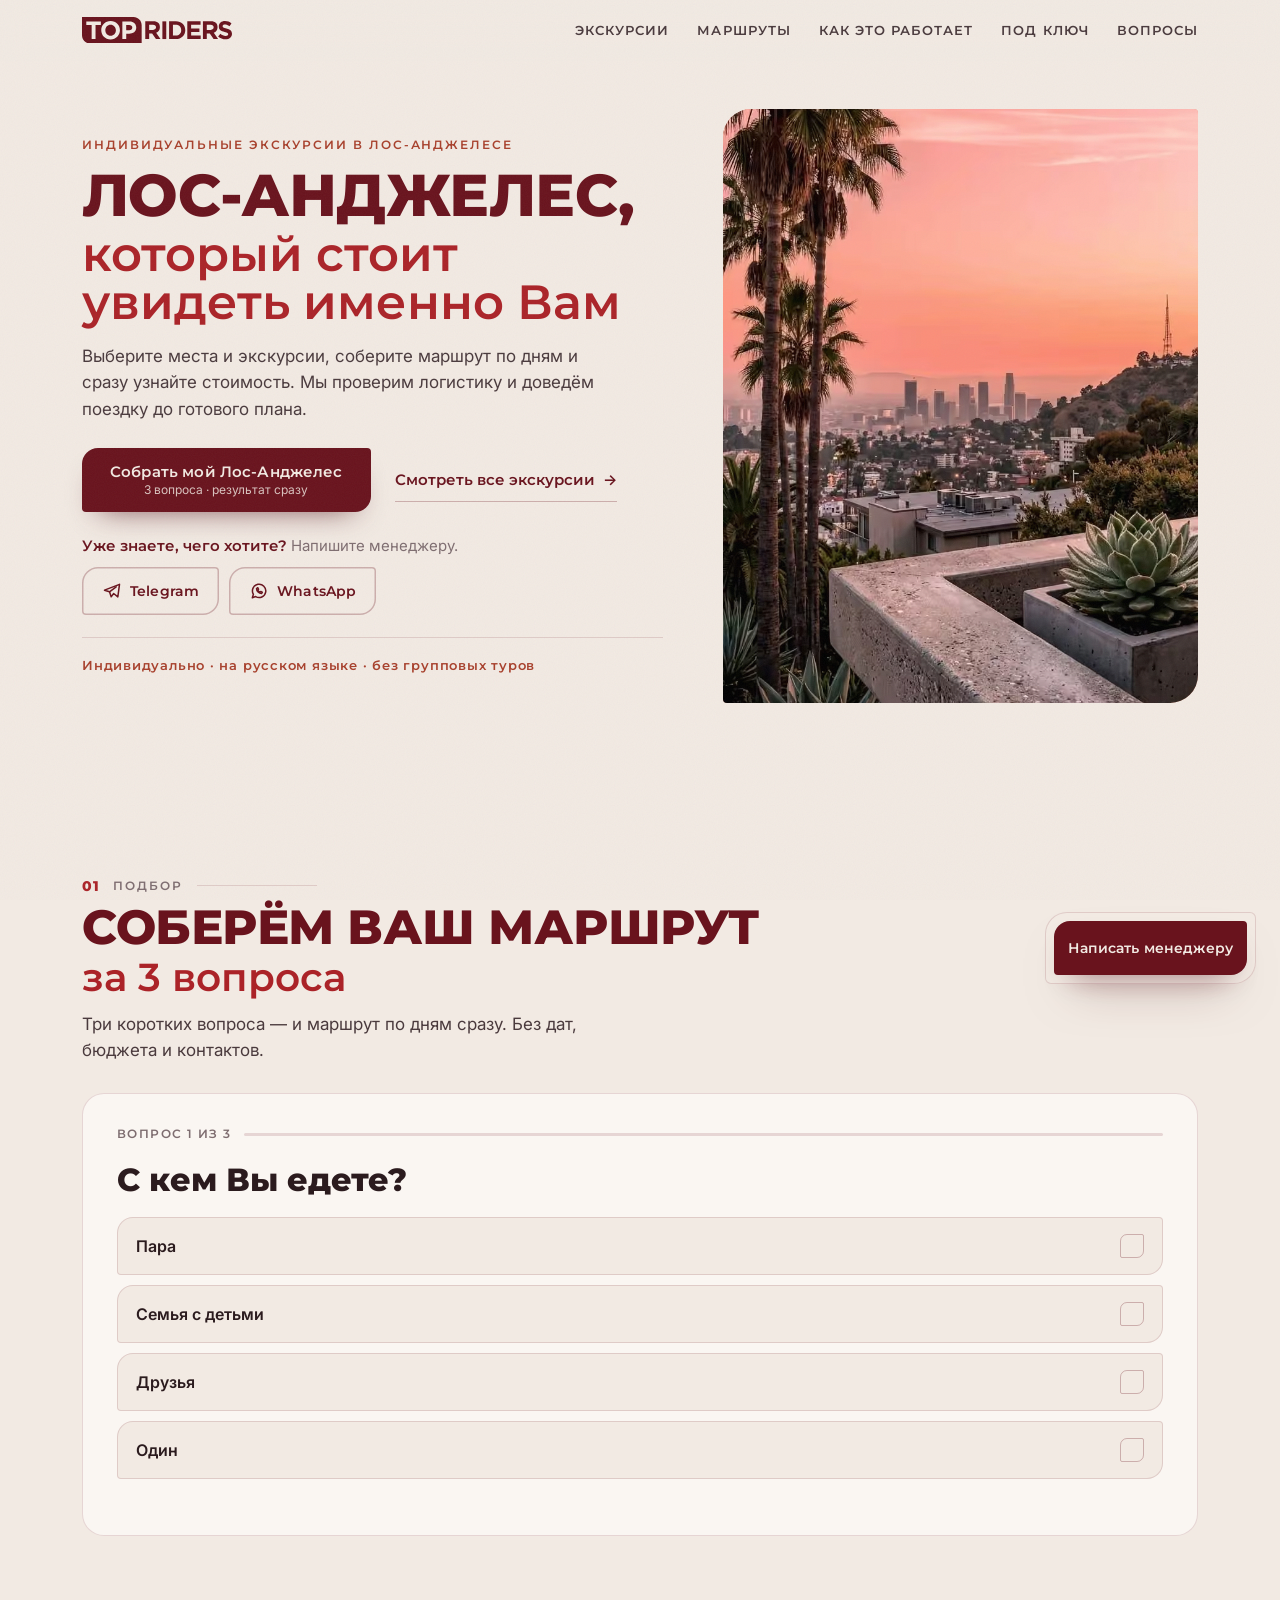
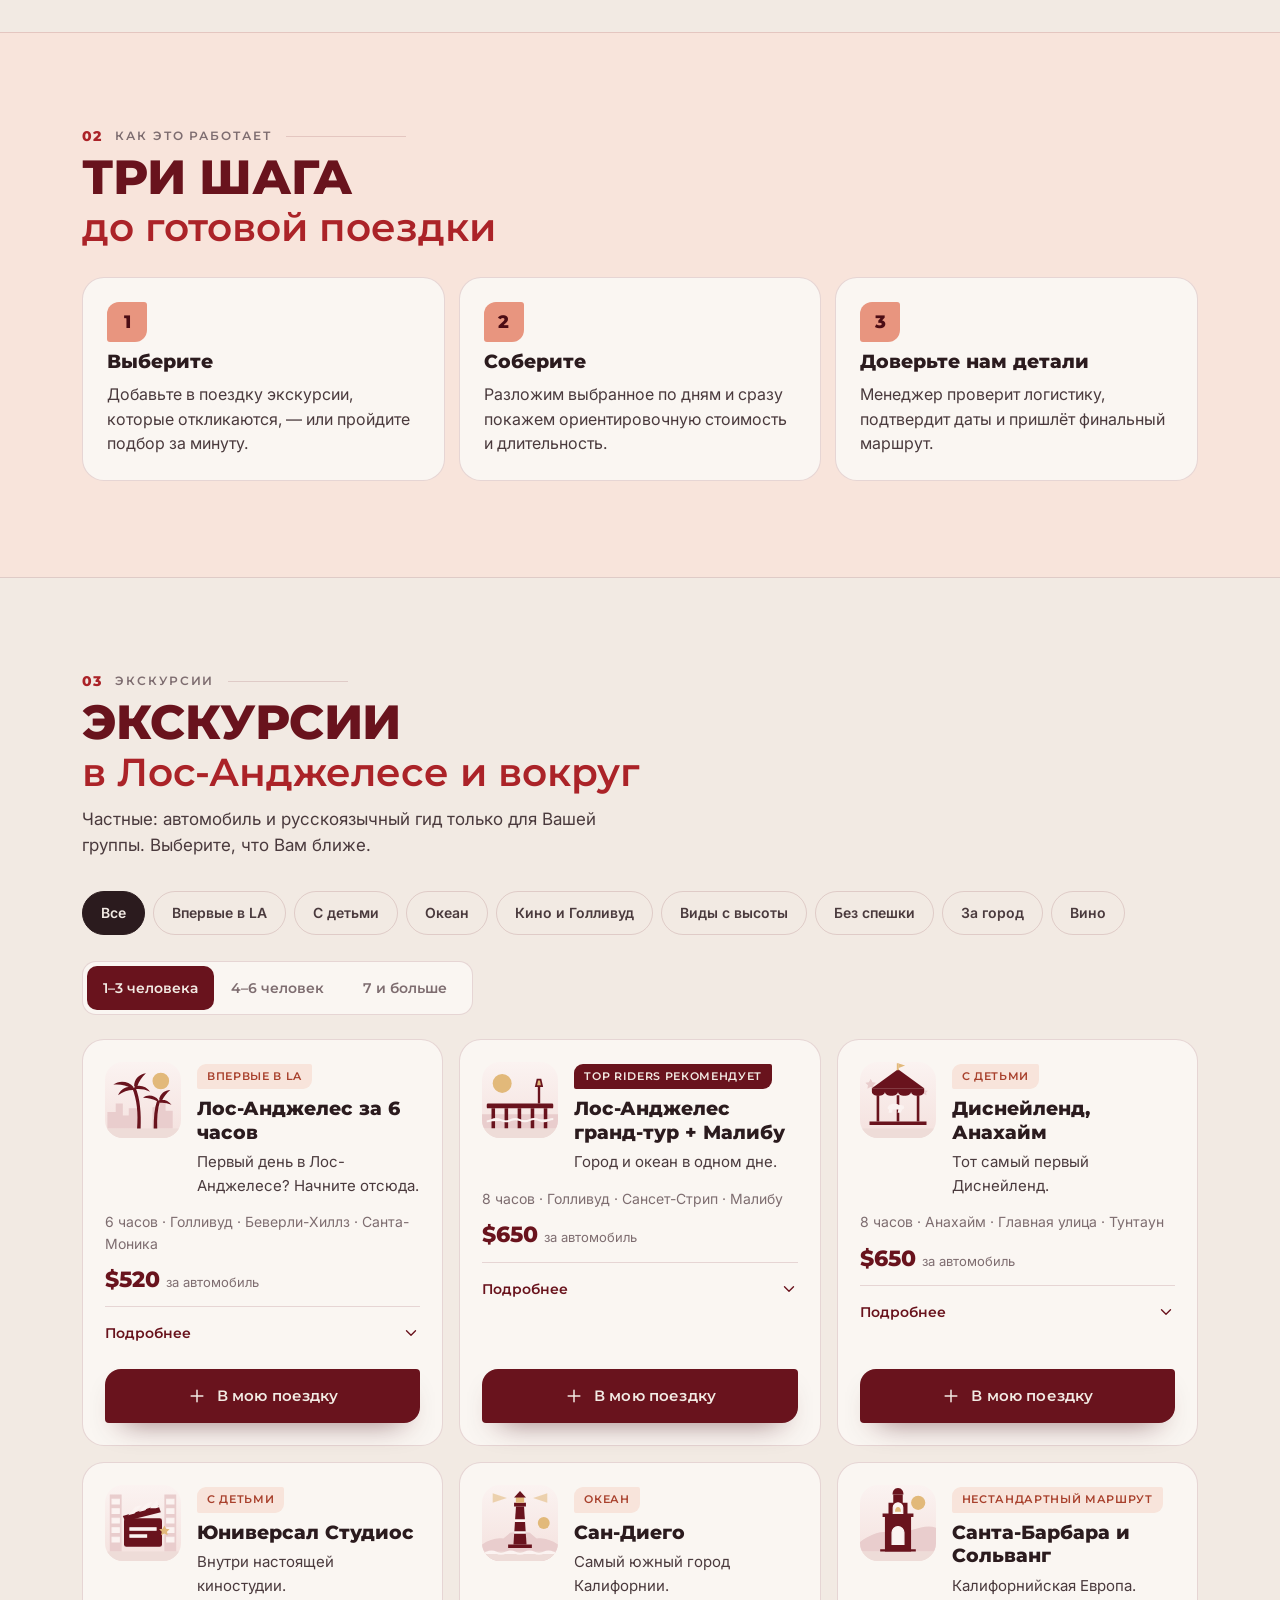
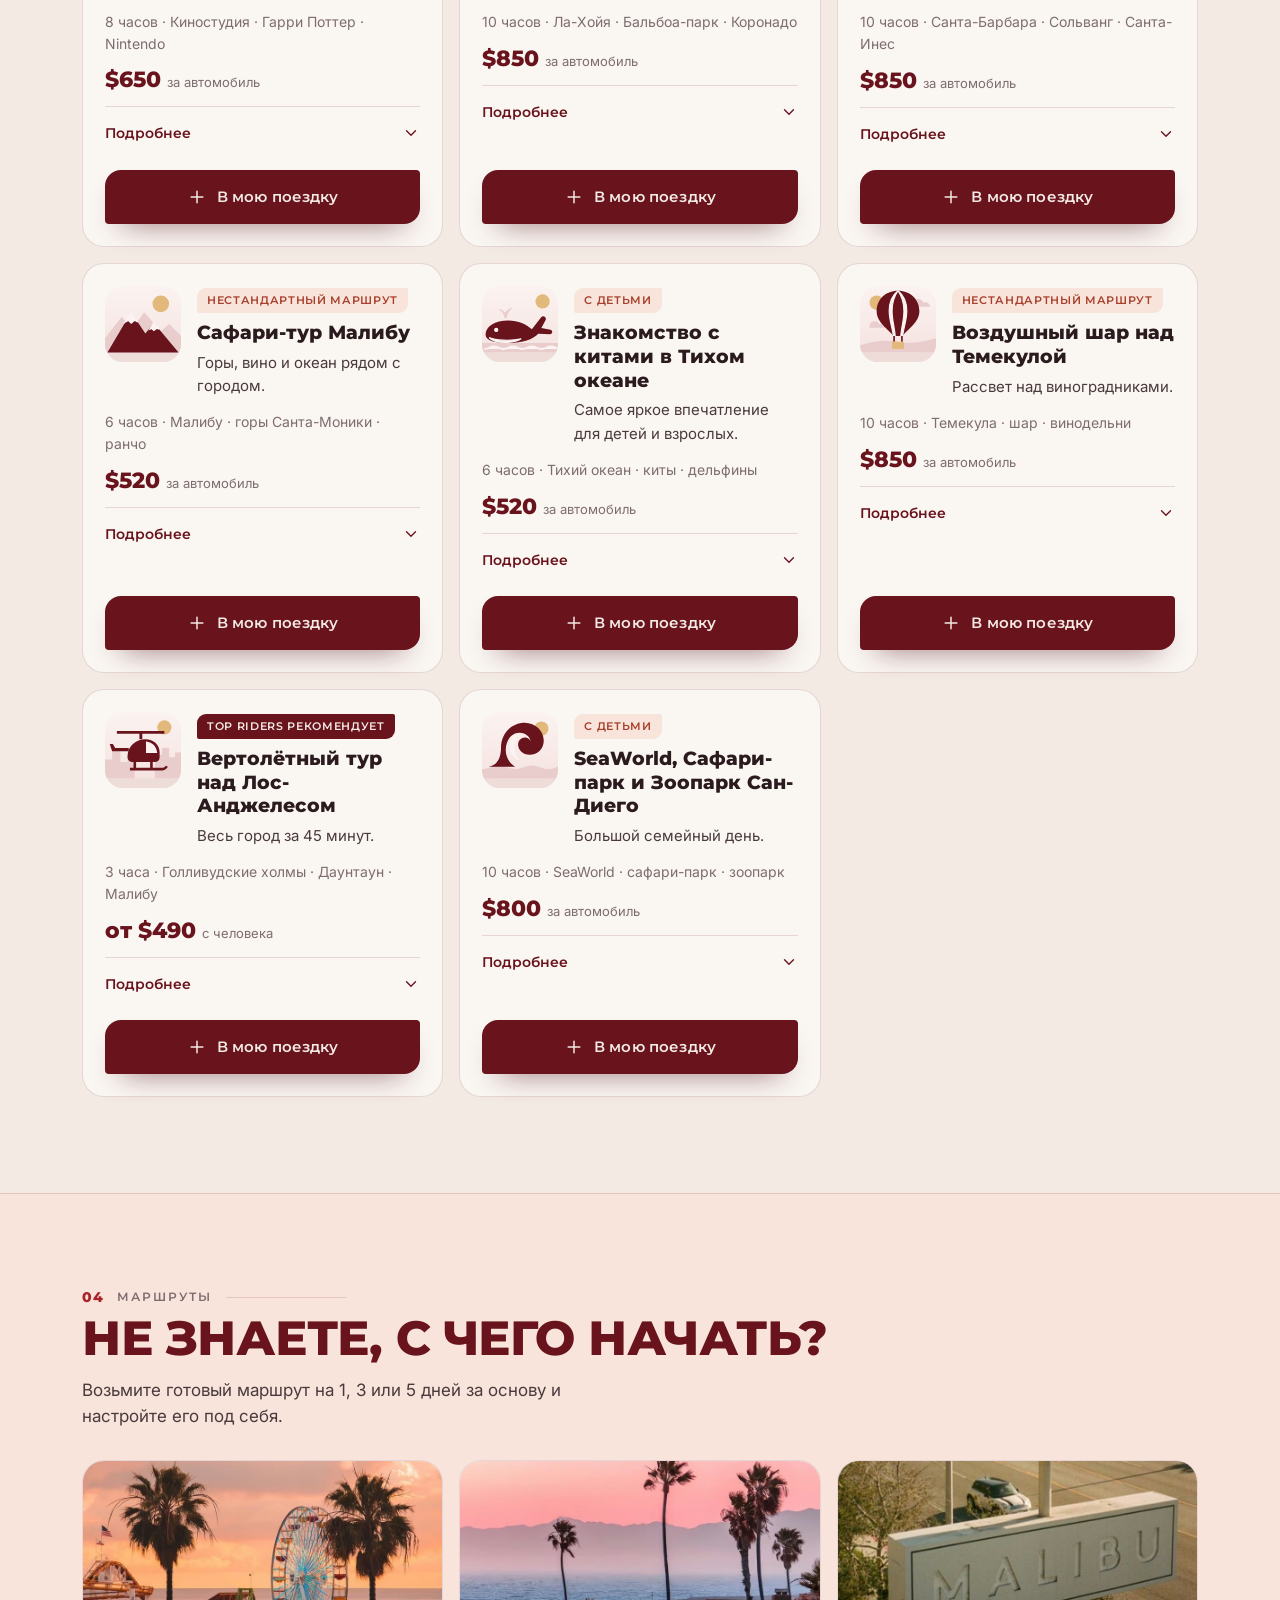
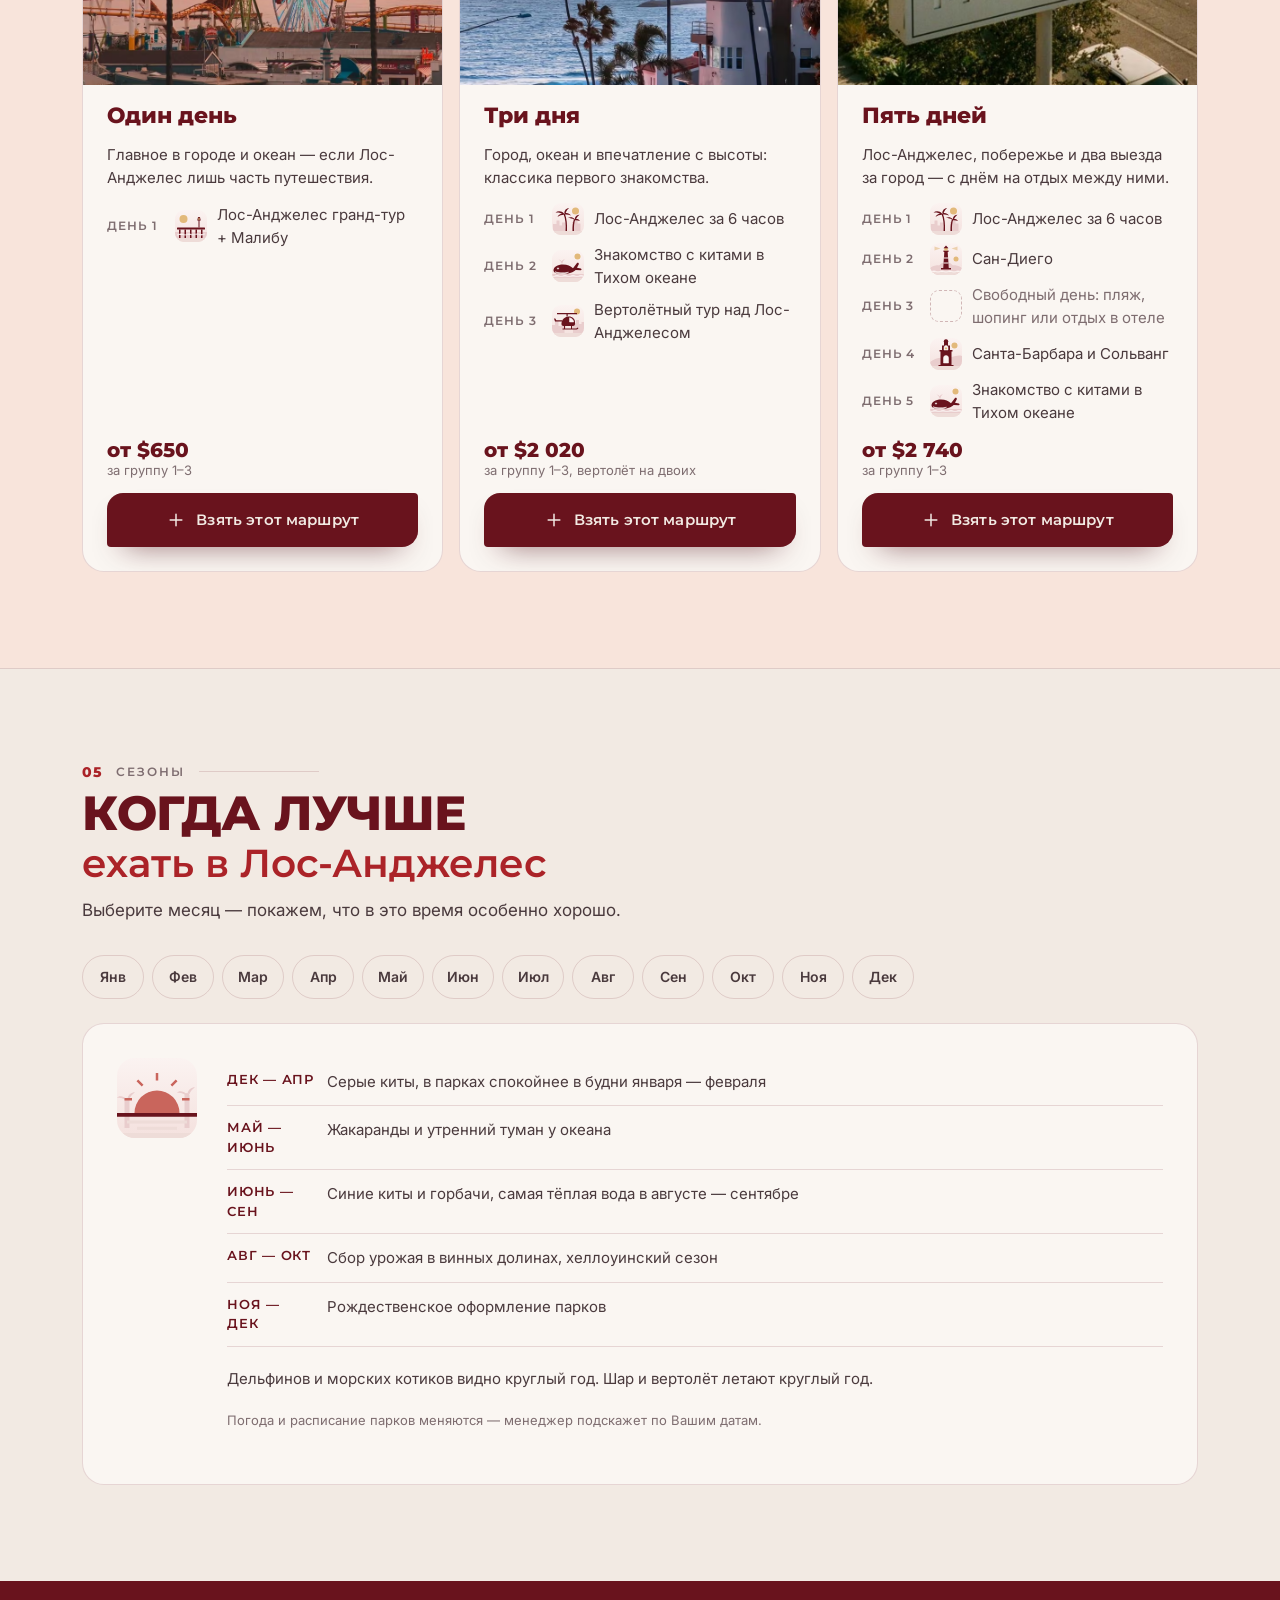
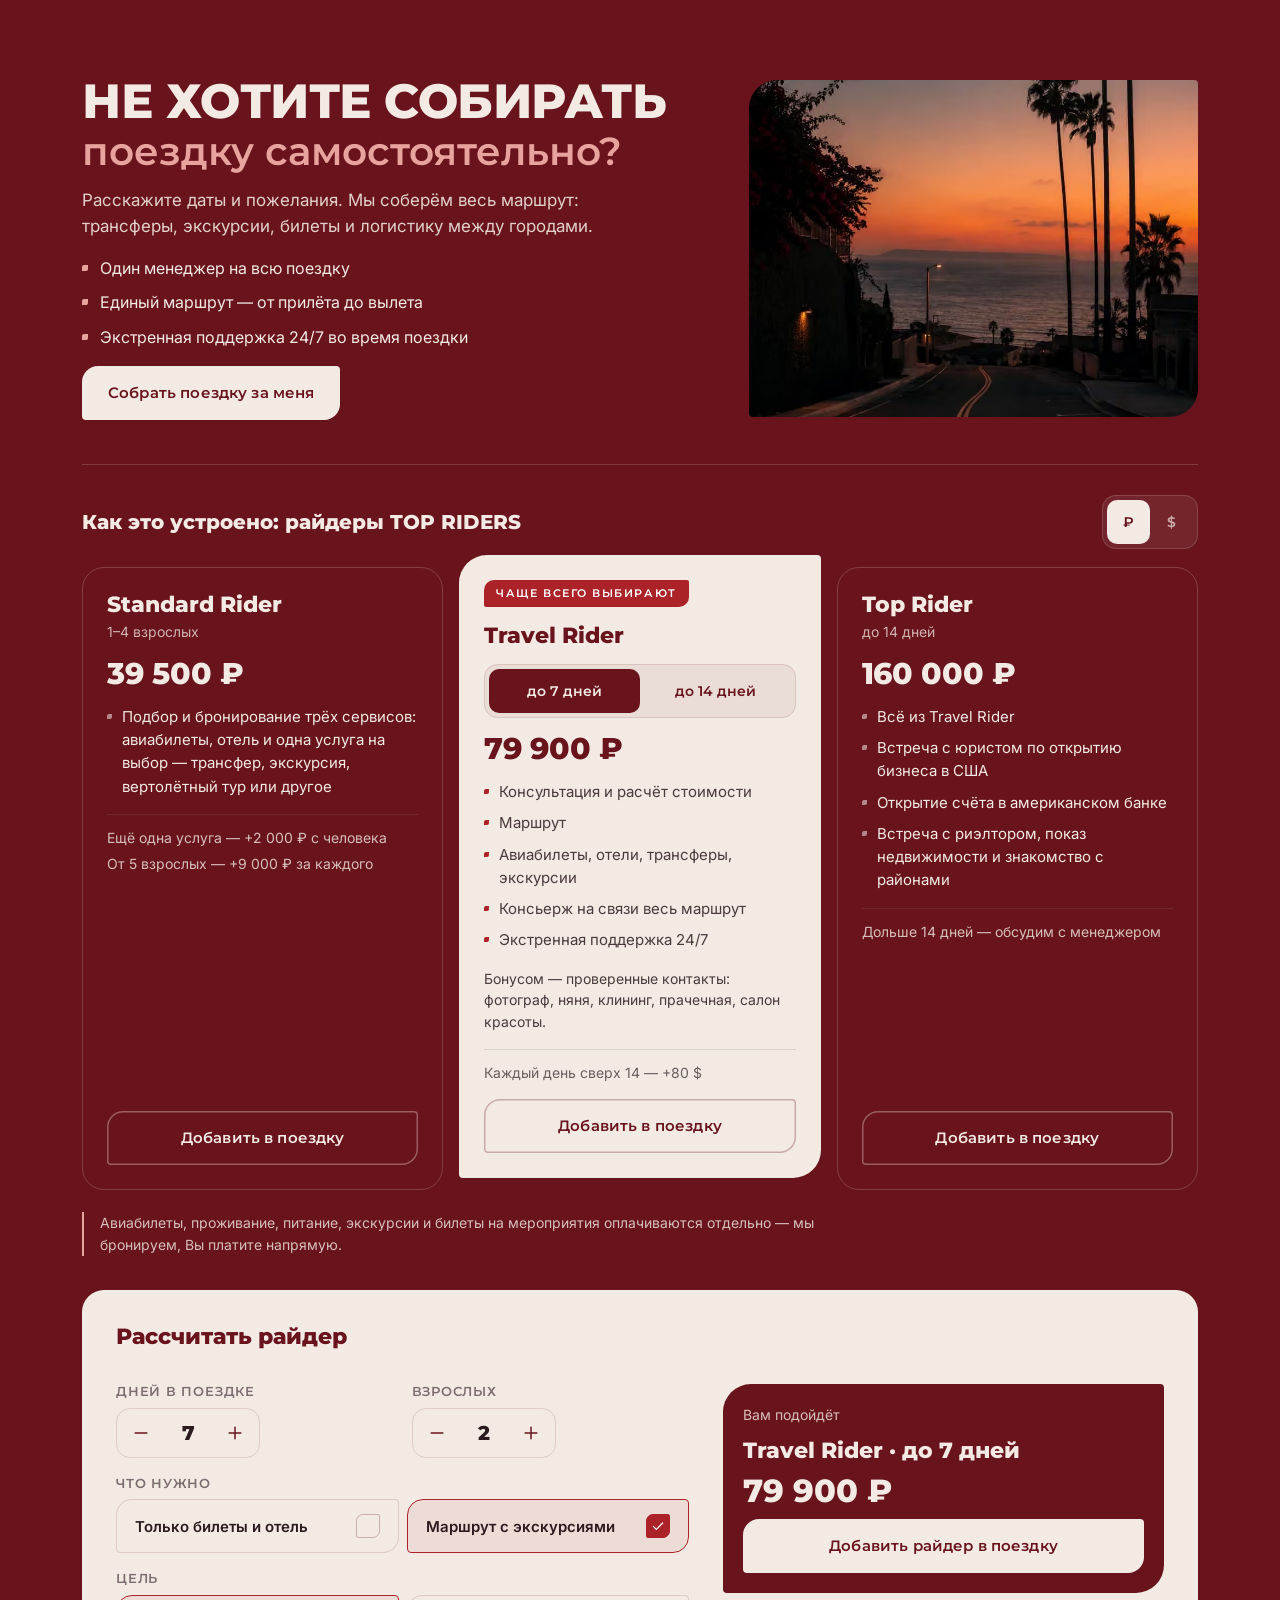
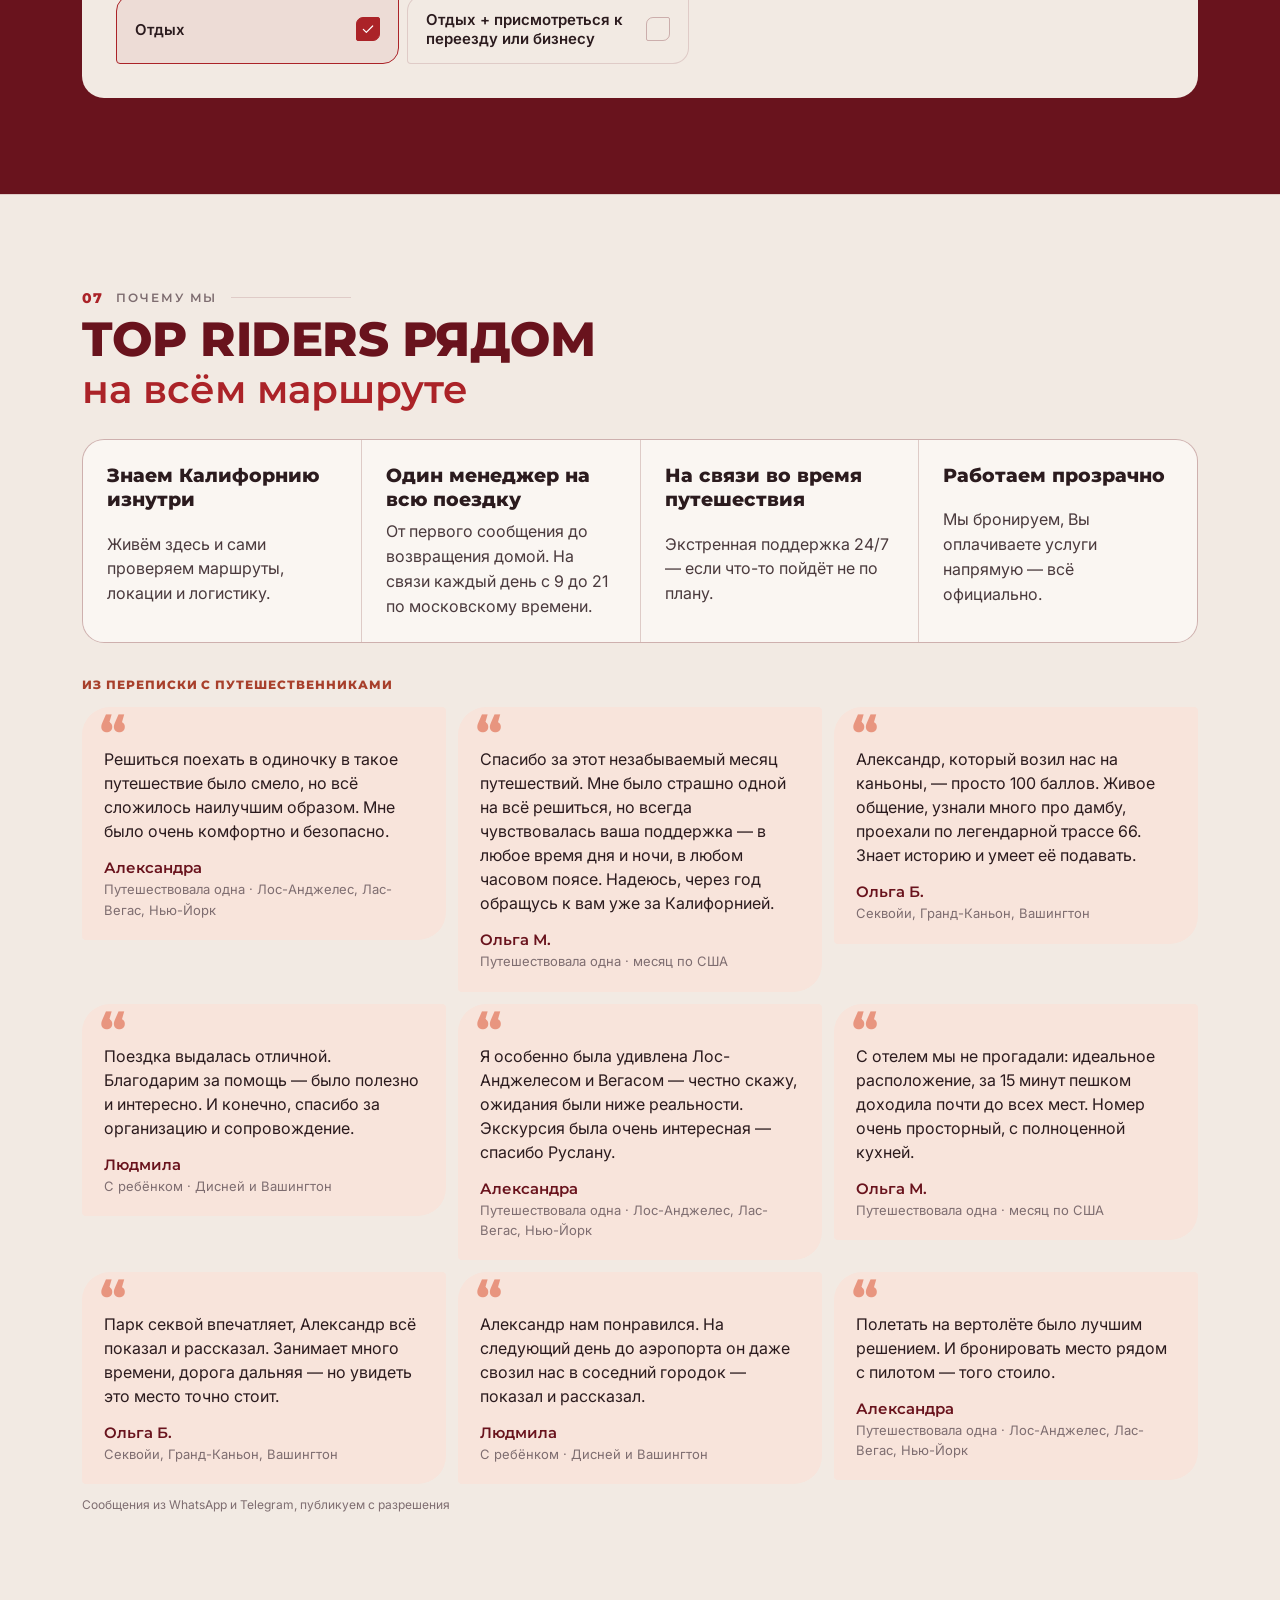
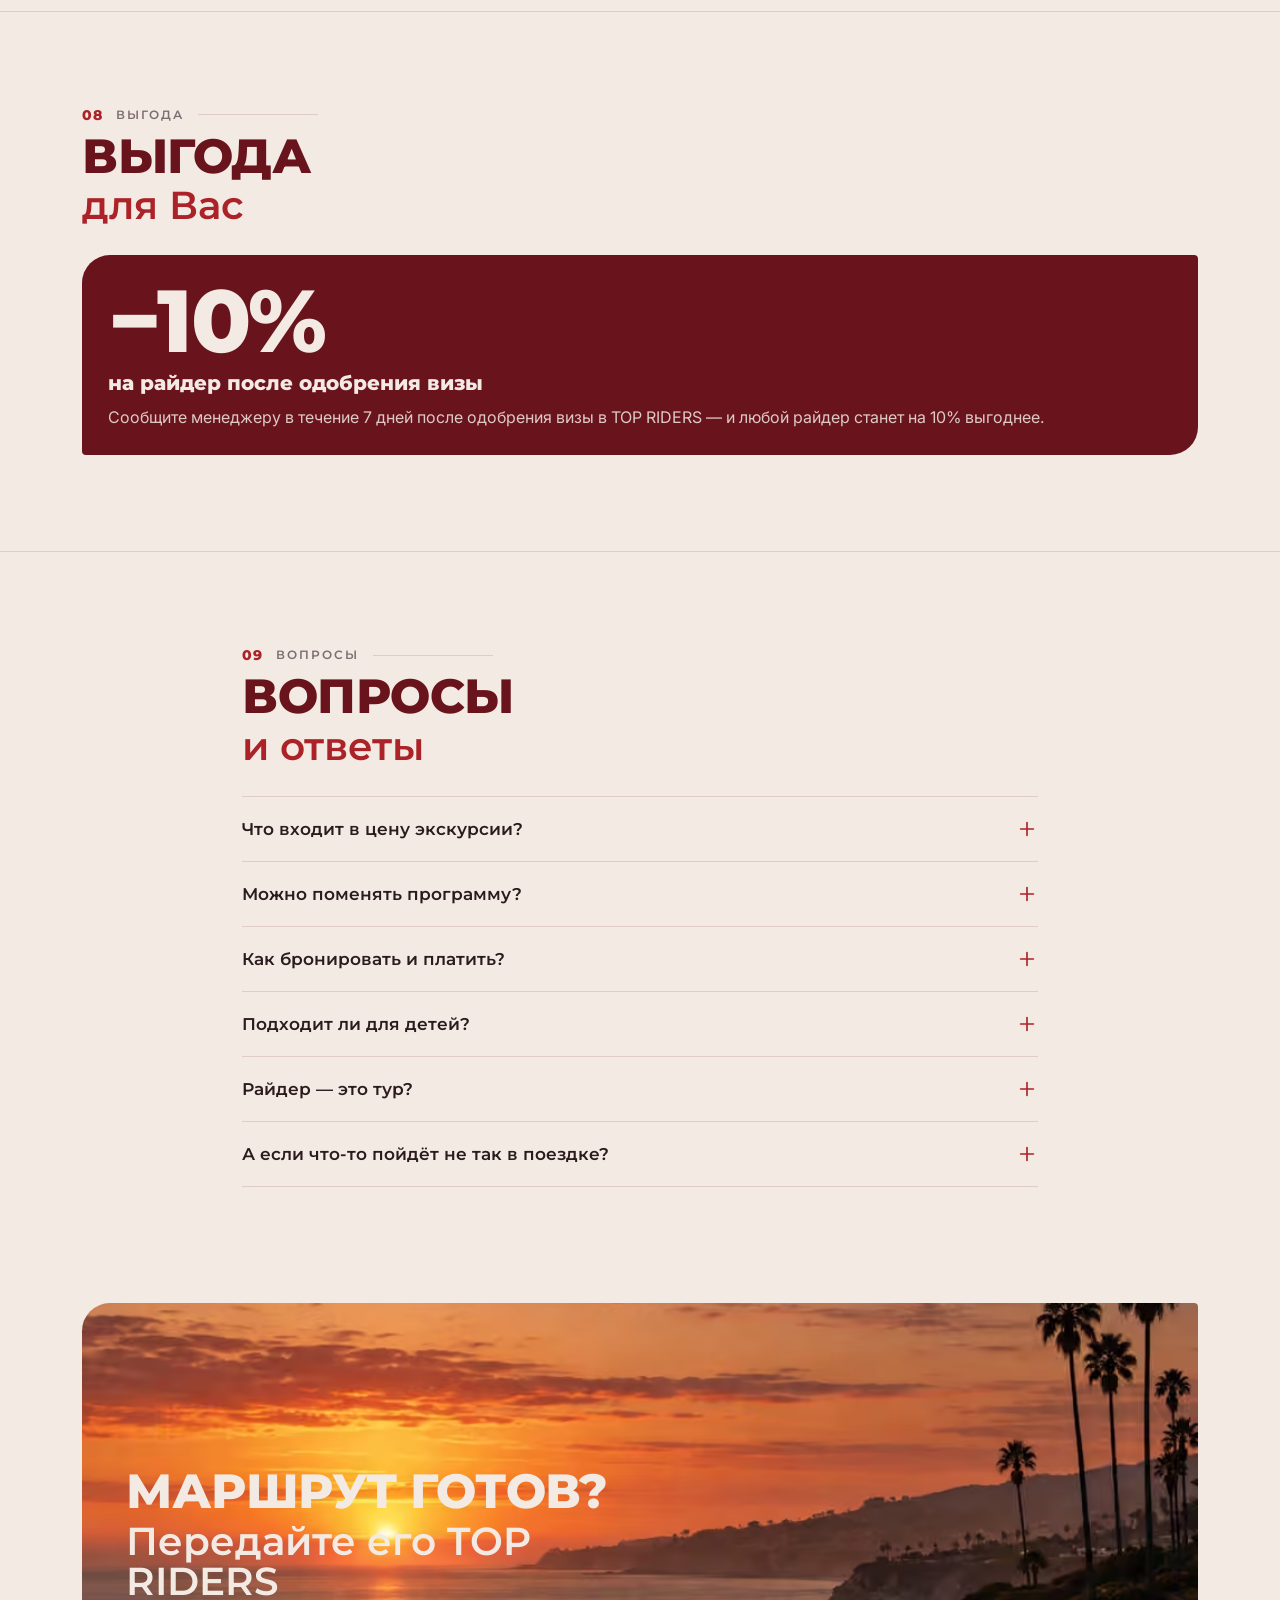
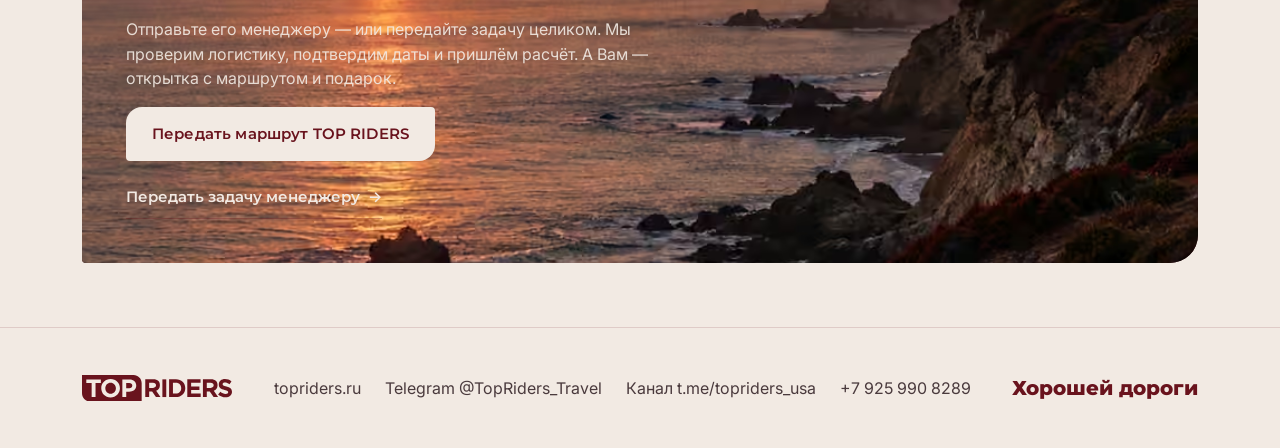
==== commit 8adc3989: "LA: «Показать на карте» for each excursion, «Настроить маршрут» in the trip, native share, lighthous" ====
--- a/la/index.html
+++ b/la/index.html
@@ -20,8 +20,8 @@
   <link rel="preconnect" href="https://fonts.gstatic.com" crossorigin>
   <link rel="stylesheet" href="https://fonts.googleapis.com/css2?family=Inter:wght@400;600&family=Montserrat:wght@600;800&display=swap">
   <link rel="preload" as="image" href="assets/photos/hero.avif" type="image/avif">
-  <link rel="stylesheet" href="assets/css/la.css?v=16">
-  <script type="module" src="assets/js/app.js?v=16"></script>
+  <link rel="stylesheet" href="assets/css/la.css?v=17">
+  <script type="module" src="assets/js/app.js?v=17"></script>
 </head>
 <body>
   <a class="skip" href="#quiz">К подбору поездки</a>
@@ -95,14 +95,14 @@
             <div class="seg" role="radiogroup" aria-label="Размер группы" data-groupseg></div>
           </div>
         </div>
-        <div class="grid" data-grid><!--prerender:catalog--><article class="card " data-card="la6"> <div class="card__head"> <span class="card__art"><span class="tile "><svg viewBox="0 0 64 64" aria-hidden="true"> <path class="b" d="M2 56V42h7v-7h6v10h5v-6h7v17Zm38 0V38h6v-5h5v8h6v15Z"/> <circle class="c" cx="47" cy="16" r="7"/> <rect class="g" x="0" y="56" width="64" height="8"/> <path class="a" d="M27 56c1-13 0-24-4-34l2.6-1c4 10 5 22 4.4 35Z"/> <path class="a" d="M24 21c-4-5-12-6-17-2 6-.5 11 .5 15.5 3.5ZM24.5 20.5c0-6 4-10 10-11-3.5 3-6 7-7.5 11.5ZM24 21c-6-1-11 2-13 7 4-3 8.5-4.5 12.5-4.5ZM25 20.5c5-1.5 10 0 13 4.5-4.5-2-9-2.5-12.5-2Z"/> <path class="a" d="M41 56c0-9 .5-17 3-24l2.4.8c-2.3 7-2.7 14.5-2.4 23.2Z"/> <path class="a" d="M45 32c-3-4-9-5-13-2 4.5 0 8.5 1 12 3ZM45.5 31.5c1-5 5-8 9.5-8-3 2.5-5.5 5.5-7 9ZM45.5 32c4-1 8 .5 10.5 4-3.5-1.5-7-2-10-1.6Z"/></svg></span></span> <div class="card__titles"> <span class="badge badge--first">Впервые в LA</span> <h3 class="h3">Лос-Анджелес за 6 часов</h3> <p class="card__hook">Первый день в Лос-Анджелесе? Начните отсюда.</p> </div> </div> <p class="card__meta">6 часов · Голливуд · Беверли-Хиллз · Санта-Моника</p> <div class="card__price">$520 <small>за автомобиль</small></div> <details class="more"> <summary>Подробнее <svg viewBox="0 0 24 24" fill="none" stroke="currentColor" stroke-width="1.8" stroke-linecap="round" stroke-linejoin="round" aria-hidden="true" ><path d="m6 9 6 6 6-6"/></svg></summary> <p class="card__lead">Голливуд, Беверли-Хиллз и океан за один день — без попытки увидеть весь город сразу.</p> <p class="more__price">Автомобиль с гидом · до 3 гостей · ≈ $173 с человека, если поедете втроём</p> <div class="more__grid"> <div class="fit"><b>Подойдёт, если</b><ul><li>Вы впервые в городе</li><li>хочется увидеть главное за один день</li><li>любите красивые виды</li></ul></div> <div class="fit fit--no"><b>Не рекомендуем, если</b><ul><li>Вы уже хорошо знаете Лос-Анджелес</li></ul></div> <div class="fit"><b>Программа</b><ul><li>Аллея славы и театр Долби</li><li>Обсерватория Гриффита с видом на город</li><li>Даунтаун, мэрия, улица Ольвера</li><li>Беверли-Хиллз и Родео-драйв</li><li>Санта-Моника и Третья улица</li></ul></div> </div> <p class="term">По желанию — на ретро-автомобиле, +60 $ в час.</p> <p class="when"><b>Когда лучше:</b> Круглый год. В мае — июне город в цветущих жакарандах.</p> </details> <div class="card__foot"><button class="btn btn--main add " type="button" data-add="la6" aria-pressed="false"> <svg viewBox="0 0 24 24" fill="none" stroke="currentColor" stroke-width="1.8" stroke-linecap="round" stroke-linejoin="round" aria-hidden="true" ><path d="M12 5v14M5 12h14"/></svg><span>В мою поездку</span></button></div> </article><article class="card " data-card="lagrand"> <div class="card__head"> <span class="card__art"><span class="tile "><svg viewBox="0 0 64 64" aria-hidden="true"> <circle class="c" cx="17" cy="18" r="8"/> <path class="b" d="M0 44h64v12H0Z"/> <rect class="a" x="4" y="35" width="56" height="4" rx="1"/> <path class="a" d="M8 39h3v17H8Zm11 0h3v17h-3Zm11 0h3v17h-3Zm11 0h3v17h-3Zm11 0h3v17h-3Z"/> <path class="a" d="M47 35V20h2v15Z"/> <path class="a" d="M44.5 21h7l-1.6-7h-3.8Z"/> <path class="c" d="M46.4 19.5h3.2l-.8-4h-1.6Z"/> <rect class="g" x="0" y="56" width="64" height="8"/> <path class="h" d="M4 50c4 0 4-2 8-2s4 2 8 2 4-2 8-2 4 2 8 2 4-2 8-2 4 2 8 2 4-2 8-2" fill="none" stroke-width="1.6"/></svg></span></span> <div class="card__titles"> <span class="badge badge--recommend">TOP RIDERS рекомендует</span> <h3 class="h3">Лос-Анджелес гранд-тур + Малибу</h3> <p class="card__hook">Город и океан в одном дне.</p> </div> </div> <p class="card__meta">8 часов · Голливуд · Сансет-Стрип · Малибу</p> <div class="card__price">$650 <small>за автомобиль</small></div> <details class="more"> <summary>Подробнее <svg viewBox="0 0 24 24" fill="none" stroke="currentColor" stroke-width="1.8" stroke-linecap="round" stroke-linejoin="round" aria-hidden="true" ><path d="m6 9 6 6 6-6"/></svg></summary> <p class="card__lead">Вся классика Лос-Анджелеса, а потом — побережье Малибу и пирс на закате.</p> <p class="more__price">Автомобиль с гидом · до 3 гостей · ≈ $217 с человека, если поедете втроём</p> <div class="more__grid"> <div class="fit"><b>Подойдёт, если</b><ul><li>Вы впервые в городе и хотите увидеть больше</li><li>любите океан</li><li>готовы к насыщенному дню</li></ul></div> <div class="fit fit--no"><b>Не рекомендуем, если</b><ul><li>хочется минимум времени в машине</li></ul></div> <div class="fit"><b>Программа</b><ul><li>Вся программа 6-часового тура</li><li>Сансет-Стрип</li><li>Сад Lake Shrine в Пасифик-Палисейдс</li><li>Смотровая у университета Пеппердайн</li><li>Пирс Малибу</li></ul></div> </div> <p class="when"><b>Когда лучше:</b> Август — сентябрь — самая тёплая вода. В мае — июне утром у океана бывает туман, к обеду обычно проясняется.</p> </details> <div class="card__foot"><button class="btn btn--main add " type="button" data-add="lagrand" aria-pressed="false"> <svg viewBox="0 0 24 24" fill="none" stroke="currentColor" stroke-width="1.8" stroke-linecap="round" stroke-linejoin="round" aria-hidden="true" ><path d="M12 5v14M5 12h14"/></svg><span>В мою поездку</span></button></div> </article><article class="card " data-card="disney"> <div class="card__head"> <span class="card__art"><span class="tile "><svg viewBox="0 0 64 64" aria-hidden="true"> <path class="b" d="M9 14l1.5 3 3 .5-2.2 2 .5 3-2.8-1.4-2.8 1.4.5-3-2.2-2 3-.5ZM54 22l1 2 2.2.3-1.6 1.5.4 2.2-2-1-2 1 .4-2.2-1.6-1.5 2.2-.3Z"/> <rect class="g" x="0" y="56" width="64" height="8"/> <path class="a" d="M32 6 10 22h44Z"/> <path class="c" d="M31 1h1.6v6H31Z"/><path class="c" d="M32.6 1.2 38 3l-5.4 2Z"/> <path class="a" d="M10 22h44v3c0 2-2.5 3.5-5.5 3.5S43 27 43 25c0 2-2.5 3.5-5.5 3.5S32 27 32 25c0 2-2.5 3.5-5.5 3.5S21 27 21 25c0 2-2.5 3.5-5.5 3.5S10 27 10 25Z"/> <path class="a" d="M14 28h2.2v22H14Zm16.9 0h2.2v22h-2.2Zm16.9 0H50v22h-2.2Z"/> <path class="a" d="M8 50h48v3H8Z"/> <path class="h" d="M24 38c1.5-2.5 6-3 8.5-1.5l3 .5c1 0 1.5 1 1 2l-1 .2-1.6 3h-1.6l.6-2.6h-5.8l-.8 2.6h-1.6l.4-2.8c-1 .2-1.6-.2-1.1-1.4Z"/></svg></span></span> <div class="card__titles"> <span class="badge badge--kids">С детьми</span> <h3 class="h3">Диснейленд, Анахайм</h3> <p class="card__hook">Тот самый первый Диснейленд.</p> </div> </div> <p class="card__meta">8 часов · Анахайм · Главная улица · Тунтаун</p> <div class="card__price">$650 <small>за автомобиль</small></div> <details class="more"> <summary>Подробнее <svg viewBox="0 0 24 24" fill="none" stroke="currentColor" stroke-width="1.8" stroke-linecap="round" stroke-linejoin="round" aria-hidden="true" ><path d="m6 9 6 6 6-6"/></svg></summary> <p class="card__lead">Мы берём на себя дорогу и маршрут по парку, Вы — только впечатления.</p> <p class="more__price">Автомобиль с гидом · до 3 гостей · ≈ $217 с человека, если поедете втроём</p> <div class="more__grid"> <div class="fit"><b>Подойдёт, если</b><ul><li>Вы путешествуете с детьми</li><li>хочется провести в парке весь день</li><li>важно не тратить время на очереди и дорогу</li></ul></div> <div class="fit fit--no"><b>Не рекомендуем, если</b><ul><li>не любите людные места</li></ul></div> <div class="fit"><b>Программа</b><ul><li>Главная улица</li><li>Страна фантазий</li><li>Страна будущего</li><li>Приключения и Новый Орлеан</li><li>Тунтаун</li></ul></div> </div> <p class="term">Билеты в парк оплачиваются отдельно.</p> <p class="when"><b>Когда лучше:</b> Спокойнее в будни января — февраля (кроме праздничных выходных) и в сентябре. С середины ноября — рождественское оформление, в сентябре — октябре — хеллоуинский сезон.</p> </details> <div class="card__foot"><button class="btn btn--main add " type="button" data-add="disney" aria-pressed="false"> <svg viewBox="0 0 24 24" fill="none" stroke="currentColor" stroke-width="1.8" stroke-linecap="round" stroke-linejoin="round" aria-hidden="true" ><path d="M12 5v14M5 12h14"/></svg><span>В мою поездку</span></button></div> </article><article class="card " data-card="universal"> <div class="card__head"> <span class="card__art"><span class="tile "><svg viewBox="0 0 64 64" aria-hidden="true"> <path class="b" d="M4 8h10v48H4Zm46 0h10v48H50Z"/> <path class="h" d="M6 12h6v4H6Zm0 8h6v4H6Zm0 8h6v4H6Zm0 8h6v4H6Zm0 8h6v4H6Zm46-32h6v4h-6Zm0 8h6v4h-6Zm0 8h6v4h-6Zm0 8h6v4h-6Zm0 8h6v4h-6Z"/> <rect class="g" x="0" y="56" width="64" height="8"/> <rect class="a" x="16" y="28" width="32" height="24" rx="2"/> <path class="a" d="m15 26 30-9 2 6-30 7.5Z"/> <path class="h" d="m21 24.5 5-5.8 3.6-1-5 5.8Zm9-2.7 5-5.8 3.6-1-5 5.8Zm9-2.7 4.6-5.3 1.4 4.6-2.4.7Z"/> <path class="h" d="M21 36h22v2H21Zm0 6h14v2H21Z"/> <path class="c" d="M50 34l1.4 2.8 3 .4-2.2 2.1.6 3-2.8-1.5-2.8 1.5.6-3-2.2-2.1 3-.4Z"/></svg></span></span> <div class="card__titles"> <span class="badge badge--kids">С детьми</span> <h3 class="h3">Юниверсал Студиос</h3> <p class="card__hook">Внутри настоящей киностудии.</p> </div> </div> <p class="card__meta">8 часов · Киностудия · Гарри Поттер · Nintendo</p> <div class="card__price">$650 <small>за автомобиль</small></div> <details class="more"> <summary>Подробнее <svg viewBox="0 0 24 24" fill="none" stroke="currentColor" stroke-width="1.8" stroke-linecap="round" stroke-linejoin="round" aria-hidden="true" ><path d="m6 9 6 6 6-6"/></svg></summary> <p class="card__lead">Съёмочные площадки, мир Гарри Поттера и Super Nintendo World — для детей и взрослых.</p> <p class="more__price">Автомобиль с гидом · до 3 гостей · ≈ $217 с человека, если поедете втроём</p> <div class="more__grid"> <div class="fit"><b>Подойдёт, если</b><ul><li>любите кино</li><li>путешествуете с детьми или подростками</li><li>хочется аттракционов</li></ul></div> <div class="fit fit--no"><b>Не рекомендуем, если</b><ul><li>ищете спокойный день</li></ul></div> <div class="fit"><b>Программа</b><ul><li>Экскурсия по действующей киностудии</li><li>Мир Гарри Поттера</li><li>Super Nintendo World</li><li>Парк Юрского периода</li><li>«Трансформеры» и шоу WaterWorld</li></ul></div> </div> <p class="term">Билеты в парк оплачиваются отдельно.</p> <p class="when"><b>Когда лучше:</b> Спокойнее в будни января — февраля и в сентябре. Halloween Horror Nights (сентябрь — октябрь) — вечерняя программа для взрослых, детям до 13 лет её не рекомендуют.</p> </details> <div class="card__foot"><button class="btn btn--main add " type="button" data-add="universal" aria-pressed="false"> <svg viewBox="0 0 24 24" fill="none" stroke="currentColor" stroke-width="1.8" stroke-linecap="round" stroke-linejoin="round" aria-hidden="true" ><path d="M12 5v14M5 12h14"/></svg><span>В мою поездку</span></button></div> </article><article class="card " data-card="sandiego"> <div class="card__head"> <span class="card__art"><span class="tile "><svg viewBox="0 0 64 64" aria-hidden="true"> <circle class="c" cx="32" cy="22" r="7"/> <path class="b" d="M0 44c8-6 16-8 24-6s16-6 24-6 12 4 16 6v18H0Z"/> <rect class="g" x="0" y="56" width="64" height="8"/> <path class="a" d="M16 12h4v42h-4Zm28 0h4v42h-4Z"/> <path class="a" d="M15 11h6v3h-6Zm28 0h6v3h-6Z"/> <path class="a" d="M0 40h64v3.5H0Z"/> <path class="a" d="M2 39C8 35 14 27 18 13c4 13 9 18 14 22 5-4 10-9 14-22 4 14 10 22 16 26l-.8 1C55 36 50 29 46 18c-4 10-8 15-14 19.2C26 33 22 28 18 18 14 29 9 36 2.8 40Z"/> <path class="h" d="M0 50c4 0 4-2 8-2s4 2 8 2 4-2 8-2 4 2 8 2 4-2 8-2 4 2 8 2 4-2 8-2 4 2 8 2" fill="none" stroke-width="1.6"/></svg></span></span> <div class="card__titles"> <span class="badge badge--ocean">Океан</span> <h3 class="h3">Сан-Диего</h3> <p class="card__hook">Самый южный город Калифорнии.</p> </div> </div> <p class="card__meta">10 часов · Ла-Хойя · Бальбоа-парк · Коронадо</p> <div class="card__price">$850 <small>за автомобиль</small></div> <details class="more"> <summary>Подробнее <svg viewBox="0 0 24 24" fill="none" stroke="currentColor" stroke-width="1.8" stroke-linecap="round" stroke-linejoin="round" aria-hidden="true" ><path d="m6 9 6 6 6-6"/></svg></summary> <p class="card__lead">Морские котики Ла-Хойи, мексиканский колорит Старого города и остров Коронадо.</p> <p class="more__price">Автомобиль с гидом · до 3 гостей · ≈ $283 с человека, если поедете втроём</p> <div class="more__grid"> <div class="fit"><b>Подойдёт, если</b><ul><li>любите океан и животных</li><li>хочется увидеть другой город</li><li>готовы к длинному дню</li></ul></div> <div class="fit fit--no"><b>Не рекомендуем, если</b><ul><li>у Вас всего 1–2 дня в Лос-Анджелесе</li></ul></div> <div class="fit"><b>Программа</b><ul><li>Ла-Хойя с морскими котиками</li><li>Бальбоа-парк</li><li>Старый город с мексиканским колоритом</li><li>Набережная и авианосец «Мидуэй»</li><li>Остров Коронадо и отель Del Coronado</li></ul></div> </div> <p class="when"><b>Когда лучше:</b> Круглый год. Морских котиков видно в любой сезон.</p> </details> <div class="card__foot"><button class="btn btn--main add " type="button" data-add="sandiego" aria-pressed="false"> <svg viewBox="0 0 24 24" fill="none" stroke="currentColor" stroke-width="1.8" stroke-linecap="round" stroke-linejoin="round" aria-hidden="true" ><path d="M12 5v14M5 12h14"/></svg><span>В мою поездку</span></button></div> </article><article class="card " data-card="santabarbara"> <div class="card__head"> <span class="card__art"><span class="tile "><svg viewBox="0 0 64 64" aria-hidden="true"> <circle class="c" cx="49" cy="15" r="6"/> <path class="b" d="M0 48c10-8 20-10 30-8s22-8 34-4v20H0Z"/> <rect class="g" x="0" y="56" width="64" height="8"/> <path class="a" d="M21 56V26h22v30Z"/> <path class="a" d="M19 24h26v3H19Zm5-9h16v9H24Zm4-7h8v7h-8Z"/> <path class="a" d="M32 2.5c3.2 0 4.6 2.6 4.6 5.5h-9.2c0-2.9 1.4-5.5 4.6-5.5Z"/> <path class="h" d="M28 24v-5a4 4 0 0 1 8 0v5Zm-1 26V40a5 5 0 0 1 10 0v10Z"/> <path class="c" d="M29.5 22.5c0-2.6 1-4 2.5-4s2.5 1.4 2.5 4Z"/> <path class="a" d="M17 54h30v2H17Z"/></svg></span></span> <div class="card__titles"> <span class="badge badge--unusual">Нестандартный маршрут</span> <h3 class="h3">Санта-Барбара и Сольванг</h3> <p class="card__hook">Калифорнийская Европа.</p> </div> </div> <p class="card__meta">10 часов · Санта-Барбара · Сольванг · Санта-Инес</p> <div class="card__price">$850 <small>за автомобиль</small></div> <details class="more"> <summary>Подробнее <svg viewBox="0 0 24 24" fill="none" stroke="currentColor" stroke-width="1.8" stroke-linecap="round" stroke-linejoin="round" aria-hidden="true" ><path d="m6 9 6 6 6-6"/></svg></summary> <p class="card__lead">Испанская архитектура, датский городок Сольванг и дегустация в винной долине.</p> <p class="more__price">Автомобиль с гидом · до 3 гостей · ≈ $283 с человека, если поедете втроём</p> <div class="more__grid"> <div class="fit"><b>Подойдёт, если</b><ul><li>любите архитектуру и вино</li><li>хочется спокойного дня за городом</li><li>едете вдвоём</li></ul></div> <div class="fit fit--no"><b>Не рекомендуем, если</b><ul><li>путешествуете с маленькими детьми</li></ul></div> <div class="fit"><b>Программа</b><ul><li>Монтесито</li><li>Причал Стирнс-Уорф</li><li>Миссия Санта-Барбары</li><li>Здание суда со смотровой башней</li><li>Датский городок Сольванг</li><li>Дегустация в винодельнях долины Санта-Инес</li></ul></div> </div> <p class="when"><b>Когда лучше:</b> Август — октябрь — сбор урожая, самое красивое время в долинах.</p> </details> <div class="card__foot"><button class="btn btn--main add " type="button" data-add="santabarbara" aria-pressed="false"> <svg viewBox="0 0 24 24" fill="none" stroke="currentColor" stroke-width="1.8" stroke-linecap="round" stroke-linejoin="round" aria-hidden="true" ><path d="M12 5v14M5 12h14"/></svg><span>В мою поездку</span></button></div> </article><article class="card " data-card="safari"> <div class="card__head"> <span class="card__art"><span class="tile "><svg viewBox="0 0 64 64" aria-hidden="true"> <circle class="c" cx="47" cy="15" r="7"/> <path class="b" d="M0 44 14 26l9 10 10-14 14 16 7-6 10 10v14H0Z"/> <rect class="g" x="0" y="56" width="64" height="8"/> <path class="a" d="M2 56 22 22l12 18 7-9 21 25Z"/> <path class="h" d="m22 22 5.5 8.4-2.5-1.6-3 2.6-2.4-2.4-3 1.6Zm19 9 4.6 5.4-2-.8-2.4 1.8-2-1.6-1.6.6Z"/></svg></span></span> <div class="card__titles"> <span class="badge badge--unusual">Нестандартный маршрут</span> <h3 class="h3">Сафари-тур Малибу</h3> <p class="card__hook">Горы, вино и океан рядом с городом.</p> </div> </div> <p class="card__meta">6 часов · Малибу · горы Санта-Моники · ранчо</p> <div class="card__price">$520 <small>за автомобиль</small></div> <details class="more"> <summary>Подробнее <svg viewBox="0 0 24 24" fill="none" stroke="currentColor" stroke-width="1.8" stroke-linecap="round" stroke-linejoin="round" aria-hidden="true" ><path d="m6 9 6 6 6-6"/></svg></summary> <p class="card__lead">Ранчо в горах Санта-Моники с животными и виноградниками, а потом — пляжи Малибу.</p> <p class="more__price">Автомобиль с гидом · до 3 гостей · ≈ $173 с человека, если поедете втроём</p> <div class="more__grid"> <div class="fit"><b>Подойдёт, если</b><ul><li>хочется природы без долгой дороги</li><li>любите вино</li><li>ищете нетуристический Лос-Анджелес</li></ul></div> <div class="fit"><b>Программа</b><ul><li>Пляжи Малибу</li><li>Сафари на ранчо в горах Санта-Моники</li><li>Виноградники и животные</li><li>Дегустация вин</li></ul></div> </div> <p class="term">Билеты на сафари оплачиваются отдельно, ужин на закате — по желанию.</p> <p class="when"><b>Когда лучше:</b> Август — октябрь — сбор урожая. Летом у океана комфортно.</p> </details> <div class="card__foot"><button class="btn btn--main add " type="button" data-add="safari" aria-pressed="false"> <svg viewBox="0 0 24 24" fill="none" stroke="currentColor" stroke-width="1.8" stroke-linecap="round" stroke-linejoin="round" aria-hidden="true" ><path d="M12 5v14M5 12h14"/></svg><span>В мою поездку</span></button></div> </article><article class="card " data-card="whales"> <div class="card__head"> <span class="card__art"><span class="tile "><svg viewBox="0 0 64 64" aria-hidden="true"> <circle class="c" cx="51" cy="13" r="6"/> <path class="b" d="M0 48h64v8H0Z"/> <rect class="g" x="0" y="56" width="64" height="8"/> <path class="a" d="M3 41c0-7 8-12 19-12 9 0 15 3 20 7.5L50 26c1.8-1.4 4.4.2 3.6 2.6L50 35.4l7.6 1.4c2.2.6 2 3.6-.4 3.8l-9.8-.4C43 45 34 48 23 48 11 48 3 46 3 41Z"/> <path class="h" d="M6 43.5c6 2.4 17 3 27 1-3 2-8 3-13 3-7 0-12-1.6-14-4Z"/> <circle class="h" cx="12" cy="37" r="1.3"/> <path class="b" d="M19 27c-.4-4-3-6.5-6-7.5 2.8-.2 5 1 6.6 3 1.2-2.4 3.4-4 6.4-4-2.8 1.6-4.6 4.4-5 8.5Z"/> <path class="h" d="M2 53c4 0 4-2 8-2s4 2 8 2 4-2 8-2 4 2 8 2 4-2 8-2 4 2 8 2 4-2 8-2 4 2 8 2" fill="none" stroke-width="1.6"/></svg></span></span> <div class="card__titles"> <span class="badge badge--kids">С детьми</span> <h3 class="h3">Знакомство с китами в Тихом океане</h3> <p class="card__hook">Самое яркое впечатление для детей и взрослых.</p> </div> </div> <p class="card__meta">6 часов · Тихий океан · киты · дельфины</p> <div class="card__price">$520 <small>за автомобиль</small></div> <details class="more"> <summary>Подробнее <svg viewBox="0 0 24 24" fill="none" stroke="currentColor" stroke-width="1.8" stroke-linecap="round" stroke-linejoin="round" aria-hidden="true" ><path d="m6 9 6 6 6-6"/></svg></summary> <p class="card__lead">Морская прогулка с китами, дельфинами и котиками — одно из самых ярких впечатлений поездки.</p> <p class="more__price">Автомобиль с гидом · до 3 гостей · ≈ $173 с человека, если поедете втроём</p> <div class="more__grid"> <div class="fit"><b>Подойдёт, если</b><ul><li>путешествуете с детьми</li><li>любите природу</li><li>хочется впечатлений, а не только достопримечательностей</li></ul></div> <div class="fit fit--no"><b>Не рекомендуем, если</b><ul><li>Вас укачивает на воде</li></ul></div> <div class="fit"><b>Программа</b><ul><li>Морская прогулка на комфортном корабле</li><li>Киты</li><li>Дельфины</li><li>Морские котики</li></ul></div> </div> <p class="term">Билеты на круиз оплачиваются отдельно.</p> <p class="when"><b>Когда лучше:</b> Декабрь — апрель — миграция серых китов, июнь — сентябрь — синие киты и горбачи. Дельфинов и котиков видно круглый год.</p> </details> <div class="card__foot"><button class="btn btn--main add " type="button" data-add="whales" aria-pressed="false"> <svg viewBox="0 0 24 24" fill="none" stroke="currentColor" stroke-width="1.8" stroke-linecap="round" stroke-linejoin="round" aria-hidden="true" ><path d="M12 5v14M5 12h14"/></svg><span>В мою поездку</span></button></div> </article><article class="card " data-card="balloon"> <div class="card__head"> <span class="card__art"><span class="tile "><svg viewBox="0 0 64 64" aria-hidden="true"> <circle class="c" cx="14" cy="14" r="6"/> <path class="b" d="M44 16c0-3 2.4-5 5-5 2 0 3.6 1.2 4.4 3 .4-.2 1-.3 1.6-.3 2.2 0 4 1.7 4 3.8H44Zm-36 18c0-2.6 2-4.4 4.4-4.4 1.8 0 3.2 1 3.8 2.6l1.4-.2c2 0 3.4 1.4 3.4 3.2H8Z"/> <path class="b" d="M0 50c10-4 22-5 32-3s22 0 32-3v12H0Z"/> <rect class="g" x="0" y="56" width="64" height="8"/> <path class="a" d="M32 4c-11 0-18 8-18 17 0 10 10 15 14 21h8c4-6 14-11 14-21 0-9-7-17-18-17Z"/> <path class="h" d="M32 4c-5 4-7.4 10-7.4 17 0 8 2.8 14 3.4 21h1.6c-.4-7-2.6-13-2.6-21 0-7 2-12.6 5-17Zm0 0c5 4 7.4 10 7.4 17 0 8-2.8 14-3.4 21h-1.6c.4-7 2.6-13 2.6-21 0-7-2-12.6-5-17Z"/> <path class="a" d="M28 42h1.4v5H28Zm6.6 0H36v5h-1.4Z"/> <rect class="c" x="27" y="47" width="10" height="6" rx="1"/></svg></span></span> <div class="card__titles"> <span class="badge badge--unusual">Нестандартный маршрут</span> <h3 class="h3">Воздушный шар над Темекулой</h3> <p class="card__hook">Рассвет над виноградниками.</p> </div> </div> <p class="card__meta">10 часов · Темекула · шар · винодельни</p> <div class="card__price">$850 <small>за автомобиль</small></div> <details class="more"> <summary>Подробнее <svg viewBox="0 0 24 24" fill="none" stroke="currentColor" stroke-width="1.8" stroke-linecap="round" stroke-linejoin="round" aria-hidden="true" ><path d="m6 9 6 6 6-6"/></svg></summary> <p class="card__lead">Полёт на воздушном шаре над Темекулой, потом завтрак и дегустация в долине.</p> <p class="more__price">Автомобиль с гидом · до 3 гостей · ≈ $283 с человека, если поедете втроём</p> <div class="more__grid"> <div class="fit"><b>Подойдёт, если</b><ul><li>отмечаете особый повод</li><li>едете вдвоём</li><li>готовы встать до рассвета</li></ul></div> <div class="fit fit--no"><b>Не рекомендуем, если</b><ul><li>у Вас нет запасного дня — полёт иногда переносят из-за ветра</li></ul></div> <div class="fit"><b>Программа</b><ul><li>Выезд на рассвете</li><li>Полёт 60–75 минут над виноградниками</li><li>Завтрак и дегустация</li><li>Старый город Темекулы</li></ul></div> </div> <p class="term">Полёт оплачивается отдельно. Его иногда переносят из-за ветра, поэтому советуем оставить в программе запасной день.</p> <p class="when"><b>Когда лучше:</b> Круглый год. Зимой воздух прозрачнее. Июль — сентябрь днём жарко, до +35 °C, — поэтому летают на рассвете.</p> </details> <div class="card__foot"><button class="btn btn--main add " type="button" data-add="balloon" aria-pressed="false"> <svg viewBox="0 0 24 24" fill="none" stroke="currentColor" stroke-width="1.8" stroke-linecap="round" stroke-linejoin="round" aria-hidden="true" ><path d="M12 5v14M5 12h14"/></svg><span>В мою поездку</span></button></div> </article><article class="card " data-card="heli"> <div class="card__head"> <span class="card__art"><span class="tile "><svg viewBox="0 0 64 64" aria-hidden="true"> <circle class="c" cx="50" cy="13" r="6"/> <path class="b" d="M0 56V40h6v-8h7v10h6v-6h6v20Zm42 0V36h6v-6h6v8h5v-4h5v22Z"/> <rect class="g" x="0" y="56" width="64" height="8"/> <path class="a" d="M10 16h40v2.4H10Zm19 2h2.4v5H29Z"/> <path class="a" d="M19 37c0-8 7-14 15-14 7 0 12 5 12 11v4c0 2.4-1.6 4-4 4H23c-2.4 0-4-1.8-4-4Z"/> <path class="h" d="M35 25.4c4.6.6 8 4 8.4 8.6H35Z"/> <path class="a" d="M20 33H6l-2-6h2.6l2 3.4H20Z"/> <path class="a" d="M24 42h2.2v5H24Zm14 0h2.2v5H38Zm-17 5h27c1.4 0 2.4-.6 3.2-1.8l1.8.8c-1.2 2-3 3.2-5 3.2H21Z"/></svg></span></span> <div class="card__titles"> <span class="badge badge--recommend">TOP RIDERS рекомендует</span> <h3 class="h3">Вертолётный тур над Лос-Анджелесом</h3> <p class="card__hook">Весь город за 45 минут.</p> </div> </div> <p class="card__meta">3 часа · Голливудские холмы · Даунтаун · Малибу</p> <div class="card__price">от $490 <small>с человека</small></div> <details class="more"> <summary>Подробнее <svg viewBox="0 0 24 24" fill="none" stroke="currentColor" stroke-width="1.8" stroke-linecap="round" stroke-linejoin="round" aria-hidden="true" ><path d="m6 9 6 6 6-6"/></svg></summary> <p class="card__lead">От Голливудских холмов до океана — Лос-Анджелес с высоты, на который не хватит и недели на земле.</p> <p class="more__price">Трансфер включён</p> <div class="more__grid"> <div class="fit"><b>Подойдёт, если</b><ul><li>хочется вау-впечатления</li><li>мало времени</li><li>любите фотографировать</li></ul></div> <div class="fit fit--no"><b>Не рекомендуем, если</b><ul><li>боитесь высоты</li></ul></div> <div class="fit"><b>Программа</b><ul><li>Голливудские холмы</li><li>Даунтаун</li><li>Беверли-Хиллз</li><li>Санта-Моника и Венис-Бич</li><li>Марина-дель-Рей и Малибу</li></ul></div> </div> <p class="term">Цена за человека. Трансфер включён, гид — по желанию. Полёт могут перенести из-за ветра.</p> <p class="when"><b>Когда лучше:</b> Круглый год. Зимой после дождей виды дальше.</p> </details> <div class="card__foot"><button class="btn btn--main add " type="button" data-add="heli" aria-pressed="false"> <svg viewBox="0 0 24 24" fill="none" stroke="currentColor" stroke-width="1.8" stroke-linecap="round" stroke-linejoin="round" aria-hidden="true" ><path d="M12 5v14M5 12h14"/></svg><span>В мою поездку</span></button></div> </article><article class="card " data-card="seaworld"> <div class="card__head"> <span class="card__art"><span class="tile "><svg viewBox="0 0 64 64" aria-hidden="true"> <circle class="c" cx="50" cy="14" r="6"/> <rect class="g" x="0" y="56" width="64" height="8"/> <path class="b" d="M0 48c6 0 8-3 14-3s8 3 14 3 8-3 14-3 8 3 14 3 6-2 8-2v10H0Z"/> <path class="a" d="M4 46c9 0 12-8 12-16C16 18 25 9 36 9c9 0 16 7 16 15 0 7-5 12-12 12-5.4 0-9.6-4-9.6-8.6 0-3.4 2.6-6 5.8-6 2.8 0 4.8 2 4.8 4.6 0-5-4-8.6-9.4-8.6C24 17.4 20 25 20 32c0 6 3 11 8 14Z"/> <path class="h" d="M24 30c0-5 2.6-9 6-10.6-2 2.8-3 6.4-3 10.6 0 4 1.4 7.6 4 10-4-1-7-5-7-10Z"/></svg></span></span> <div class="card__titles"> <span class="badge badge--kids">С детьми</span> <h3 class="h3">SeaWorld, Сафари-парк и Зоопарк Сан-Диего</h3> <p class="card__hook">Большой семейный день.</p> </div> </div> <p class="card__meta">10 часов · SeaWorld · сафари-парк · зоопарк</p> <div class="card__price">$800 <small>за автомобиль</small></div> <details class="more"> <summary>Подробнее <svg viewBox="0 0 24 24" fill="none" stroke="currentColor" stroke-width="1.8" stroke-linecap="round" stroke-linejoin="round" aria-hidden="true" ><path d="m6 9 6 6 6-6"/></svg></summary> <p class="card__lead">SeaWorld, сафари-парк с открытыми вольерами и один из крупнейших зоопарков США.</p> <p class="more__price">Автомобиль с гидом · до 3 гостей · ≈ $267 с человека, если поедете втроём</p> <div class="more__grid"> <div class="fit"><b>Подойдёт, если</b><ul><li>путешествуете с детьми</li><li>любите животных</li></ul></div> <div class="fit fit--no"><b>Не рекомендуем, если</b><ul><li>у Вас всего 1–2 дня в Лос-Анджелесе</li></ul></div> <div class="fit"><b>Программа</b><ul><li>Океанариум и шоу SeaWorld</li><li>Сафари-парк с открытыми вольерами</li><li>Один из крупнейших зоопарков США</li></ul></div> </div> <p class="term">Билеты оплачиваются отдельно.</p> <p class="when"><b>Когда лучше:</b> Круглый год.</p> </details> <div class="card__foot"><button class="btn btn--main add " type="button" data-add="seaworld" aria-pressed="false"> <svg viewBox="0 0 24 24" fill="none" stroke="currentColor" stroke-width="1.8" stroke-linecap="round" stroke-linejoin="round" aria-hidden="true" ><path d="M12 5v14M5 12h14"/></svg><span>В мою поездку</span></button></div> </article><!--/prerender:catalog--></div>
+        <div class="grid" data-grid><!--prerender:catalog--><article class="card " data-card="la6"> <div class="card__head"> <span class="card__art"><span class="tile "><svg viewBox="0 0 64 64" aria-hidden="true"> <path class="b" d="M2 56V42h7v-7h6v10h5v-6h7v17Zm38 0V38h6v-5h5v8h6v15Z"/> <circle class="c" cx="47" cy="16" r="7"/> <rect class="g" x="0" y="56" width="64" height="8"/> <path class="a" d="M27 56c1-13 0-24-4-34l2.6-1c4 10 5 22 4.4 35Z"/> <path class="a" d="M24 21c-4-5-12-6-17-2 6-.5 11 .5 15.5 3.5ZM24.5 20.5c0-6 4-10 10-11-3.5 3-6 7-7.5 11.5ZM24 21c-6-1-11 2-13 7 4-3 8.5-4.5 12.5-4.5ZM25 20.5c5-1.5 10 0 13 4.5-4.5-2-9-2.5-12.5-2Z"/> <path class="a" d="M41 56c0-9 .5-17 3-24l2.4.8c-2.3 7-2.7 14.5-2.4 23.2Z"/> <path class="a" d="M45 32c-3-4-9-5-13-2 4.5 0 8.5 1 12 3ZM45.5 31.5c1-5 5-8 9.5-8-3 2.5-5.5 5.5-7 9ZM45.5 32c4-1 8 .5 10.5 4-3.5-1.5-7-2-10-1.6Z"/></svg></span></span> <div class="card__titles"> <span class="badge badge--first">Впервые в LA</span> <h3 class="h3">Лос-Анджелес за 6 часов</h3> <p class="card__hook">Первый день в Лос-Анджелесе? Начните отсюда.</p> </div> </div> <p class="card__meta">6 часов · Голливуд · Беверли-Хиллз · Санта-Моника</p> <div class="card__price">$520 <small>за автомобиль</small></div> <details class="more"> <summary>Подробнее <svg viewBox="0 0 24 24" fill="none" stroke="currentColor" stroke-width="1.8" stroke-linecap="round" stroke-linejoin="round" aria-hidden="true" ><path d="m6 9 6 6 6-6"/></svg></summary> <p class="card__lead">Голливуд, Беверли-Хиллз и океан за один день — без попытки увидеть весь город сразу.</p> <p class="more__price">Автомобиль с гидом · до 3 гостей · ≈ $173 с человека, если поедете втроём</p> <div class="more__grid"> <div class="fit"><b>Подойдёт, если</b><ul><li>Вы впервые в городе</li><li>хочется увидеть главное за один день</li><li>любите красивые виды</li></ul></div> <div class="fit fit--no"><b>Не рекомендуем, если</b><ul><li>Вы уже хорошо знаете Лос-Анджелес</li></ul></div> <div class="fit"><b>Программа</b><ul><li>Аллея славы и театр Долби</li><li>Обсерватория Гриффита с видом на город</li><li>Даунтаун, мэрия, улица Ольвера</li><li>Беверли-Хиллз и Родео-драйв</li><li>Санта-Моника и Третья улица</li></ul></div> </div> <p class="term">По желанию — на ретро-автомобиле, +60 $ в час.</p> <p class="when"><b>Когда лучше:</b> Круглый год. В мае — июне город в цветущих жакарандах.</p> <button class="link-arrow more__map" type="button" data-map-ex="la6">Показать на карте</button> </details> <div class="card__foot"><button class="btn btn--main add " type="button" data-add="la6" aria-pressed="false"> <svg viewBox="0 0 24 24" fill="none" stroke="currentColor" stroke-width="1.8" stroke-linecap="round" stroke-linejoin="round" aria-hidden="true" ><path d="M12 5v14M5 12h14"/></svg><span>В мою поездку</span></button></div> </article><article class="card " data-card="lagrand"> <div class="card__head"> <span class="card__art"><span class="tile "><svg viewBox="0 0 64 64" aria-hidden="true"> <circle class="c" cx="17" cy="18" r="8"/> <path class="b" d="M0 44h64v12H0Z"/> <rect class="a" x="4" y="35" width="56" height="4" rx="1"/> <path class="a" d="M8 39h3v17H8Zm11 0h3v17h-3Zm11 0h3v17h-3Zm11 0h3v17h-3Zm11 0h3v17h-3Z"/> <path class="a" d="M47 35V20h2v15Z"/> <path class="a" d="M44.5 21h7l-1.6-7h-3.8Z"/> <path class="c" d="M46.4 19.5h3.2l-.8-4h-1.6Z"/> <rect class="g" x="0" y="56" width="64" height="8"/> <path class="h" d="M4 50c4 0 4-2 8-2s4 2 8 2 4-2 8-2 4 2 8 2 4-2 8-2 4 2 8 2 4-2 8-2" fill="none" stroke-width="1.6"/></svg></span></span> <div class="card__titles"> <span class="badge badge--recommend">TOP RIDERS рекомендует</span> <h3 class="h3">Лос-Анджелес гранд-тур + Малибу</h3> <p class="card__hook">Город и океан в одном дне.</p> </div> </div> <p class="card__meta">8 часов · Голливуд · Сансет-Стрип · Малибу</p> <div class="card__price">$650 <small>за автомобиль</small></div> <details class="more"> <summary>Подробнее <svg viewBox="0 0 24 24" fill="none" stroke="currentColor" stroke-width="1.8" stroke-linecap="round" stroke-linejoin="round" aria-hidden="true" ><path d="m6 9 6 6 6-6"/></svg></summary> <p class="card__lead">Вся классика Лос-Анджелеса, а потом — побережье Малибу и пирс на закате.</p> <p class="more__price">Автомобиль с гидом · до 3 гостей · ≈ $217 с человека, если поедете втроём</p> <div class="more__grid"> <div class="fit"><b>Подойдёт, если</b><ul><li>Вы впервые в городе и хотите увидеть больше</li><li>любите океан</li><li>готовы к насыщенному дню</li></ul></div> <div class="fit fit--no"><b>Не рекомендуем, если</b><ul><li>хочется минимум времени в машине</li></ul></div> <div class="fit"><b>Программа</b><ul><li>Вся программа 6-часового тура</li><li>Сансет-Стрип</li><li>Сад Lake Shrine в Пасифик-Палисейдс</li><li>Смотровая у университета Пеппердайн</li><li>Пирс Малибу</li></ul></div> </div> <p class="when"><b>Когда лучше:</b> Август — сентябрь — самая тёплая вода. В мае — июне утром у океана бывает туман, к обеду обычно проясняется.</p> <button class="link-arrow more__map" type="button" data-map-ex="lagrand">Показать на карте</button> </details> <div class="card__foot"><button class="btn btn--main add " type="button" data-add="lagrand" aria-pressed="false"> <svg viewBox="0 0 24 24" fill="none" stroke="currentColor" stroke-width="1.8" stroke-linecap="round" stroke-linejoin="round" aria-hidden="true" ><path d="M12 5v14M5 12h14"/></svg><span>В мою поездку</span></button></div> </article><article class="card " data-card="disney"> <div class="card__head"> <span class="card__art"><span class="tile "><svg viewBox="0 0 64 64" aria-hidden="true"> <path class="b" d="M9 14l1.5 3 3 .5-2.2 2 .5 3-2.8-1.4-2.8 1.4.5-3-2.2-2 3-.5ZM54 22l1 2 2.2.3-1.6 1.5.4 2.2-2-1-2 1 .4-2.2-1.6-1.5 2.2-.3Z"/> <rect class="g" x="0" y="56" width="64" height="8"/> <path class="a" d="M32 6 10 22h44Z"/> <path class="c" d="M31 1h1.6v6H31Z"/><path class="c" d="M32.6 1.2 38 3l-5.4 2Z"/> <path class="a" d="M10 22h44v3c0 2-2.5 3.5-5.5 3.5S43 27 43 25c0 2-2.5 3.5-5.5 3.5S32 27 32 25c0 2-2.5 3.5-5.5 3.5S21 27 21 25c0 2-2.5 3.5-5.5 3.5S10 27 10 25Z"/> <path class="a" d="M14 28h2.2v22H14Zm16.9 0h2.2v22h-2.2Zm16.9 0H50v22h-2.2Z"/> <path class="a" d="M8 50h48v3H8Z"/> <path class="h" d="M24 38c1.5-2.5 6-3 8.5-1.5l3 .5c1 0 1.5 1 1 2l-1 .2-1.6 3h-1.6l.6-2.6h-5.8l-.8 2.6h-1.6l.4-2.8c-1 .2-1.6-.2-1.1-1.4Z"/></svg></span></span> <div class="card__titles"> <span class="badge badge--kids">С детьми</span> <h3 class="h3">Диснейленд, Анахайм</h3> <p class="card__hook">Тот самый первый Диснейленд.</p> </div> </div> <p class="card__meta">8 часов · Анахайм · Главная улица · Тунтаун</p> <div class="card__price">$650 <small>за автомобиль</small></div> <details class="more"> <summary>Подробнее <svg viewBox="0 0 24 24" fill="none" stroke="currentColor" stroke-width="1.8" stroke-linecap="round" stroke-linejoin="round" aria-hidden="true" ><path d="m6 9 6 6 6-6"/></svg></summary> <p class="card__lead">Мы берём на себя дорогу и маршрут по парку, Вы — только впечатления.</p> <p class="more__price">Автомобиль с гидом · до 3 гостей · ≈ $217 с человека, если поедете втроём</p> <div class="more__grid"> <div class="fit"><b>Подойдёт, если</b><ul><li>Вы путешествуете с детьми</li><li>хочется провести в парке весь день</li><li>важно не тратить время на очереди и дорогу</li></ul></div> <div class="fit fit--no"><b>Не рекомендуем, если</b><ul><li>не любите людные места</li></ul></div> <div class="fit"><b>Программа</b><ul><li>Главная улица</li><li>Страна фантазий</li><li>Страна будущего</li><li>Приключения и Новый Орлеан</li><li>Тунтаун</li></ul></div> </div> <p class="term">Билеты в парк оплачиваются отдельно.</p> <p class="when"><b>Когда лучше:</b> Спокойнее в будни января — февраля (кроме праздничных выходных) и в сентябре. С середины ноября — рождественское оформление, в сентябре — октябре — хеллоуинский сезон.</p> <button class="link-arrow more__map" type="button" data-map-ex="disney">Показать на карте</button> </details> <div class="card__foot"><button class="btn btn--main add " type="button" data-add="disney" aria-pressed="false"> <svg viewBox="0 0 24 24" fill="none" stroke="currentColor" stroke-width="1.8" stroke-linecap="round" stroke-linejoin="round" aria-hidden="true" ><path d="M12 5v14M5 12h14"/></svg><span>В мою поездку</span></button></div> </article><article class="card " data-card="universal"> <div class="card__head"> <span class="card__art"><span class="tile "><svg viewBox="0 0 64 64" aria-hidden="true"> <path class="b" d="M4 8h10v48H4Zm46 0h10v48H50Z"/> <path class="h" d="M6 12h6v4H6Zm0 8h6v4H6Zm0 8h6v4H6Zm0 8h6v4H6Zm0 8h6v4H6Zm46-32h6v4h-6Zm0 8h6v4h-6Zm0 8h6v4h-6Zm0 8h6v4h-6Zm0 8h6v4h-6Z"/> <rect class="g" x="0" y="56" width="64" height="8"/> <rect class="a" x="16" y="28" width="32" height="24" rx="2"/> <path class="a" d="m15 26 30-9 2 6-30 7.5Z"/> <path class="h" d="m21 24.5 5-5.8 3.6-1-5 5.8Zm9-2.7 5-5.8 3.6-1-5 5.8Zm9-2.7 4.6-5.3 1.4 4.6-2.4.7Z"/> <path class="h" d="M21 36h22v2H21Zm0 6h14v2H21Z"/> <path class="c" d="M50 34l1.4 2.8 3 .4-2.2 2.1.6 3-2.8-1.5-2.8 1.5.6-3-2.2-2.1 3-.4Z"/></svg></span></span> <div class="card__titles"> <span class="badge badge--kids">С детьми</span> <h3 class="h3">Юниверсал Студиос</h3> <p class="card__hook">Внутри настоящей киностудии.</p> </div> </div> <p class="card__meta">8 часов · Киностудия · Гарри Поттер · Nintendo</p> <div class="card__price">$650 <small>за автомобиль</small></div> <details class="more"> <summary>Подробнее <svg viewBox="0 0 24 24" fill="none" stroke="currentColor" stroke-width="1.8" stroke-linecap="round" stroke-linejoin="round" aria-hidden="true" ><path d="m6 9 6 6 6-6"/></svg></summary> <p class="card__lead">Съёмочные площадки, мир Гарри Поттера и Super Nintendo World — для детей и взрослых.</p> <p class="more__price">Автомобиль с гидом · до 3 гостей · ≈ $217 с человека, если поедете втроём</p> <div class="more__grid"> <div class="fit"><b>Подойдёт, если</b><ul><li>любите кино</li><li>путешествуете с детьми или подростками</li><li>хочется аттракционов</li></ul></div> <div class="fit fit--no"><b>Не рекомендуем, если</b><ul><li>ищете спокойный день</li></ul></div> <div class="fit"><b>Программа</b><ul><li>Экскурсия по действующей киностудии</li><li>Мир Гарри Поттера</li><li>Super Nintendo World</li><li>Парк Юрского периода</li><li>«Трансформеры» и шоу WaterWorld</li></ul></div> </div> <p class="term">Билеты в парк оплачиваются отдельно.</p> <p class="when"><b>Когда лучше:</b> Спокойнее в будни января — февраля и в сентябре. Halloween Horror Nights (сентябрь — октябрь) — вечерняя программа для взрослых, детям до 13 лет её не рекомендуют.</p> <button class="link-arrow more__map" type="button" data-map-ex="universal">Показать на карте</button> </details> <div class="card__foot"><button class="btn btn--main add " type="button" data-add="universal" aria-pressed="false"> <svg viewBox="0 0 24 24" fill="none" stroke="currentColor" stroke-width="1.8" stroke-linecap="round" stroke-linejoin="round" aria-hidden="true" ><path d="M12 5v14M5 12h14"/></svg><span>В мою поездку</span></button></div> </article><article class="card " data-card="sandiego"> <div class="card__head"> <span class="card__art"><span class="tile "><svg viewBox="0 0 64 64" aria-hidden="true"> <circle class="c" cx="50" cy="16" r="6"/> <path class="b" d="M0 50c6-4 12-6 18-5l6-5h16l6 5c6-1 12 1 18 5v14H0Z"/> <rect class="g" x="0" y="56" width="64" height="8"/> <path class="a" d="M26.5 50 28.6 18h6.8l2.1 32Z"/> <path class="h" d="M27.6 30h8.8M27 40h10" fill="none" stroke-width="2.2"/> <path class="a" d="M27 15h10v3H27Z"/> <path class="c" d="M28.5 10h7v5h-7Z"/> <path class="a" d="M27 10.5 32 5l5 5.5Z"/> <path class="c" d="M21 11 9 7v8Zm22 0 12-4v8Z" opacity=".55"/> <path class="a" d="M22 50h20v3H22Z"/> <path class="h" d="M0 58c4 0 4-2 8-2s4 2 8 2 4-2 8-2 4 2 8 2 4-2 8-2 4 2 8 2 4-2 8-2 4 2 8 2" fill="none" stroke-width="1.6"/></svg></span></span> <div class="card__titles"> <span class="badge badge--ocean">Океан</span> <h3 class="h3">Сан-Диего</h3> <p class="card__hook">Самый южный город Калифорнии.</p> </div> </div> <p class="card__meta">10 часов · Ла-Хойя · Бальбоа-парк · Коронадо</p> <div class="card__price">$850 <small>за автомобиль</small></div> <details class="more"> <summary>Подробнее <svg viewBox="0 0 24 24" fill="none" stroke="currentColor" stroke-width="1.8" stroke-linecap="round" stroke-linejoin="round" aria-hidden="true" ><path d="m6 9 6 6 6-6"/></svg></summary> <p class="card__lead">Морские котики Ла-Хойи, мексиканский колорит Старого города и остров Коронадо.</p> <p class="more__price">Автомобиль с гидом · до 3 гостей · ≈ $283 с человека, если поедете втроём</p> <div class="more__grid"> <div class="fit"><b>Подойдёт, если</b><ul><li>любите океан и животных</li><li>хочется увидеть другой город</li><li>готовы к длинному дню</li></ul></div> <div class="fit fit--no"><b>Не рекомендуем, если</b><ul><li>у Вас всего 1–2 дня в Лос-Анджелесе</li></ul></div> <div class="fit"><b>Программа</b><ul><li>Ла-Хойя с морскими котиками</li><li>Бальбоа-парк</li><li>Старый город с мексиканским колоритом</li><li>Набережная и авианосец «Мидуэй»</li><li>Остров Коронадо и отель Del Coronado</li></ul></div> </div> <p class="when"><b>Когда лучше:</b> Круглый год. Морских котиков видно в любой сезон.</p> <button class="link-arrow more__map" type="button" data-map-ex="sandiego">Показать на карте</button> </details> <div class="card__foot"><button class="btn btn--main add " type="button" data-add="sandiego" aria-pressed="false"> <svg viewBox="0 0 24 24" fill="none" stroke="currentColor" stroke-width="1.8" stroke-linecap="round" stroke-linejoin="round" aria-hidden="true" ><path d="M12 5v14M5 12h14"/></svg><span>В мою поездку</span></button></div> </article><article class="card " data-card="santabarbara"> <div class="card__head"> <span class="card__art"><span class="tile "><svg viewBox="0 0 64 64" aria-hidden="true"> <circle class="c" cx="49" cy="15" r="6"/> <path class="b" d="M0 48c10-8 20-10 30-8s22-8 34-4v20H0Z"/> <rect class="g" x="0" y="56" width="64" height="8"/> <path class="a" d="M21 56V26h22v30Z"/> <path class="a" d="M19 24h26v3H19Zm5-9h16v9H24Zm4-7h8v7h-8Z"/> <path class="a" d="M32 2.5c3.2 0 4.6 2.6 4.6 5.5h-9.2c0-2.9 1.4-5.5 4.6-5.5Z"/> <path class="h" d="M28 24v-5a4 4 0 0 1 8 0v5Zm-1 26V40a5 5 0 0 1 10 0v10Z"/> <path class="c" d="M29.5 22.5c0-2.6 1-4 2.5-4s2.5 1.4 2.5 4Z"/> <path class="a" d="M17 54h30v2H17Z"/></svg></span></span> <div class="card__titles"> <span class="badge badge--unusual">Нестандартный маршрут</span> <h3 class="h3">Санта-Барбара и Сольванг</h3> <p class="card__hook">Калифорнийская Европа.</p> </div> </div> <p class="card__meta">10 часов · Санта-Барбара · Сольванг · Санта-Инес</p> <div class="card__price">$850 <small>за автомобиль</small></div> <details class="more"> <summary>Подробнее <svg viewBox="0 0 24 24" fill="none" stroke="currentColor" stroke-width="1.8" stroke-linecap="round" stroke-linejoin="round" aria-hidden="true" ><path d="m6 9 6 6 6-6"/></svg></summary> <p class="card__lead">Испанская архитектура, датский городок Сольванг и дегустация в винной долине.</p> <p class="more__price">Автомобиль с гидом · до 3 гостей · ≈ $283 с человека, если поедете втроём</p> <div class="more__grid"> <div class="fit"><b>Подойдёт, если</b><ul><li>любите архитектуру и вино</li><li>хочется спокойного дня за городом</li><li>едете вдвоём</li></ul></div> <div class="fit fit--no"><b>Не рекомендуем, если</b><ul><li>путешествуете с маленькими детьми</li></ul></div> <div class="fit"><b>Программа</b><ul><li>Монтесито</li><li>Причал Стирнс-Уорф</li><li>Миссия Санта-Барбары</li><li>Здание суда со смотровой башней</li><li>Датский городок Сольванг</li><li>Дегустация в винодельнях долины Санта-Инес</li></ul></div> </div> <p class="when"><b>Когда лучше:</b> Август — октябрь — сбор урожая, самое красивое время в долинах.</p> <button class="link-arrow more__map" type="button" data-map-ex="santabarbara">Показать на карте</button> </details> <div class="card__foot"><button class="btn btn--main add " type="button" data-add="santabarbara" aria-pressed="false"> <svg viewBox="0 0 24 24" fill="none" stroke="currentColor" stroke-width="1.8" stroke-linecap="round" stroke-linejoin="round" aria-hidden="true" ><path d="M12 5v14M5 12h14"/></svg><span>В мою поездку</span></button></div> </article><article class="card " data-card="safari"> <div class="card__head"> <span class="card__art"><span class="tile "><svg viewBox="0 0 64 64" aria-hidden="true"> <circle class="c" cx="47" cy="15" r="7"/> <path class="b" d="M0 44 14 26l9 10 10-14 14 16 7-6 10 10v14H0Z"/> <rect class="g" x="0" y="56" width="64" height="8"/> <path class="a" d="M2 56 22 22l12 18 7-9 21 25Z"/> <path class="h" d="m22 22 5.5 8.4-2.5-1.6-3 2.6-2.4-2.4-3 1.6Zm19 9 4.6 5.4-2-.8-2.4 1.8-2-1.6-1.6.6Z"/></svg></span></span> <div class="card__titles"> <span class="badge badge--unusual">Нестандартный маршрут</span> <h3 class="h3">Сафари-тур Малибу</h3> <p class="card__hook">Горы, вино и океан рядом с городом.</p> </div> </div> <p class="card__meta">6 часов · Малибу · горы Санта-Моники · ранчо</p> <div class="card__price">$520 <small>за автомобиль</small></div> <details class="more"> <summary>Подробнее <svg viewBox="0 0 24 24" fill="none" stroke="currentColor" stroke-width="1.8" stroke-linecap="round" stroke-linejoin="round" aria-hidden="true" ><path d="m6 9 6 6 6-6"/></svg></summary> <p class="card__lead">Ранчо в горах Санта-Моники с животными и виноградниками, а потом — пляжи Малибу.</p> <p class="more__price">Автомобиль с гидом · до 3 гостей · ≈ $173 с человека, если поедете втроём</p> <div class="more__grid"> <div class="fit"><b>Подойдёт, если</b><ul><li>хочется природы без долгой дороги</li><li>любите вино</li><li>ищете нетуристический Лос-Анджелес</li></ul></div> <div class="fit"><b>Программа</b><ul><li>Пляжи Малибу</li><li>Сафари на ранчо в горах Санта-Моники</li><li>Виноградники и животные</li><li>Дегустация вин</li></ul></div> </div> <p class="term">Билеты на сафари оплачиваются отдельно, ужин на закате — по желанию.</p> <p class="when"><b>Когда лучше:</b> Август — октябрь — сбор урожая. Летом у океана комфортно.</p> <button class="link-arrow more__map" type="button" data-map-ex="safari">Показать на карте</button> </details> <div class="card__foot"><button class="btn btn--main add " type="button" data-add="safari" aria-pressed="false"> <svg viewBox="0 0 24 24" fill="none" stroke="currentColor" stroke-width="1.8" stroke-linecap="round" stroke-linejoin="round" aria-hidden="true" ><path d="M12 5v14M5 12h14"/></svg><span>В мою поездку</span></button></div> </article><article class="card " data-card="whales"> <div class="card__head"> <span class="card__art"><span class="tile "><svg viewBox="0 0 64 64" aria-hidden="true"> <circle class="c" cx="51" cy="13" r="6"/> <path class="b" d="M0 48h64v8H0Z"/> <rect class="g" x="0" y="56" width="64" height="8"/> <path class="a" d="M3 41c0-7 8-12 19-12 9 0 15 3 20 7.5L50 26c1.8-1.4 4.4.2 3.6 2.6L50 35.4l7.6 1.4c2.2.6 2 3.6-.4 3.8l-9.8-.4C43 45 34 48 23 48 11 48 3 46 3 41Z"/> <path class="h" d="M6 43.5c6 2.4 17 3 27 1-3 2-8 3-13 3-7 0-12-1.6-14-4Z"/> <circle class="h" cx="12" cy="37" r="1.3"/> <path class="b" d="M19 27c-.4-4-3-6.5-6-7.5 2.8-.2 5 1 6.6 3 1.2-2.4 3.4-4 6.4-4-2.8 1.6-4.6 4.4-5 8.5Z"/> <path class="h" d="M2 53c4 0 4-2 8-2s4 2 8 2 4-2 8-2 4 2 8 2 4-2 8-2 4 2 8 2 4-2 8-2 4 2 8 2" fill="none" stroke-width="1.6"/></svg></span></span> <div class="card__titles"> <span class="badge badge--kids">С детьми</span> <h3 class="h3">Знакомство с китами в Тихом океане</h3> <p class="card__hook">Самое яркое впечатление для детей и взрослых.</p> </div> </div> <p class="card__meta">6 часов · Тихий океан · киты · дельфины</p> <div class="card__price">$520 <small>за автомобиль</small></div> <details class="more"> <summary>Подробнее <svg viewBox="0 0 24 24" fill="none" stroke="currentColor" stroke-width="1.8" stroke-linecap="round" stroke-linejoin="round" aria-hidden="true" ><path d="m6 9 6 6 6-6"/></svg></summary> <p class="card__lead">Морская прогулка с китами, дельфинами и котиками — одно из самых ярких впечатлений поездки.</p> <p class="more__price">Автомобиль с гидом · до 3 гостей · ≈ $173 с человека, если поедете втроём</p> <div class="more__grid"> <div class="fit"><b>Подойдёт, если</b><ul><li>путешествуете с детьми</li><li>любите природу</li><li>хочется впечатлений, а не только достопримечательностей</li></ul></div> <div class="fit fit--no"><b>Не рекомендуем, если</b><ul><li>Вас укачивает на воде</li></ul></div> <div class="fit"><b>Программа</b><ul><li>Морская прогулка на комфортном корабле</li><li>Киты</li><li>Дельфины</li><li>Морские котики</li></ul></div> </div> <p class="term">Билеты на круиз оплачиваются отдельно.</p> <p class="when"><b>Когда лучше:</b> Декабрь — апрель — миграция серых китов, июнь — сентябрь — синие киты и горбачи. Дельфинов и котиков видно круглый год.</p> <button class="link-arrow more__map" type="button" data-map-ex="whales">Показать на карте</button> </details> <div class="card__foot"><button class="btn btn--main add " type="button" data-add="whales" aria-pressed="false"> <svg viewBox="0 0 24 24" fill="none" stroke="currentColor" stroke-width="1.8" stroke-linecap="round" stroke-linejoin="round" aria-hidden="true" ><path d="M12 5v14M5 12h14"/></svg><span>В мою поездку</span></button></div> </article><article class="card " data-card="balloon"> <div class="card__head"> <span class="card__art"><span class="tile "><svg viewBox="0 0 64 64" aria-hidden="true"> <circle class="c" cx="14" cy="14" r="6"/> <path class="b" d="M44 16c0-3 2.4-5 5-5 2 0 3.6 1.2 4.4 3 .4-.2 1-.3 1.6-.3 2.2 0 4 1.7 4 3.8H44Zm-36 18c0-2.6 2-4.4 4.4-4.4 1.8 0 3.2 1 3.8 2.6l1.4-.2c2 0 3.4 1.4 3.4 3.2H8Z"/> <path class="b" d="M0 50c10-4 22-5 32-3s22 0 32-3v12H0Z"/> <rect class="g" x="0" y="56" width="64" height="8"/> <path class="a" d="M32 4c-11 0-18 8-18 17 0 10 10 15 14 21h8c4-6 14-11 14-21 0-9-7-17-18-17Z"/> <path class="h" d="M32 4c-5 4-7.4 10-7.4 17 0 8 2.8 14 3.4 21h1.6c-.4-7-2.6-13-2.6-21 0-7 2-12.6 5-17Zm0 0c5 4 7.4 10 7.4 17 0 8-2.8 14-3.4 21h-1.6c.4-7 2.6-13 2.6-21 0-7-2-12.6-5-17Z"/> <path class="a" d="M28 42h1.4v5H28Zm6.6 0H36v5h-1.4Z"/> <rect class="c" x="27" y="47" width="10" height="6" rx="1"/></svg></span></span> <div class="card__titles"> <span class="badge badge--unusual">Нестандартный маршрут</span> <h3 class="h3">Воздушный шар над Темекулой</h3> <p class="card__hook">Рассвет над виноградниками.</p> </div> </div> <p class="card__meta">10 часов · Темекула · шар · винодельни</p> <div class="card__price">$850 <small>за автомобиль</small></div> <details class="more"> <summary>Подробнее <svg viewBox="0 0 24 24" fill="none" stroke="currentColor" stroke-width="1.8" stroke-linecap="round" stroke-linejoin="round" aria-hidden="true" ><path d="m6 9 6 6 6-6"/></svg></summary> <p class="card__lead">Полёт на воздушном шаре над Темекулой, потом завтрак и дегустация в долине.</p> <p class="more__price">Автомобиль с гидом · до 3 гостей · ≈ $283 с человека, если поедете втроём</p> <div class="more__grid"> <div class="fit"><b>Подойдёт, если</b><ul><li>отмечаете особый повод</li><li>едете вдвоём</li><li>готовы встать до рассвета</li></ul></div> <div class="fit fit--no"><b>Не рекомендуем, если</b><ul><li>у Вас нет запасного дня — полёт иногда переносят из-за ветра</li></ul></div> <div class="fit"><b>Программа</b><ul><li>Выезд на рассвете</li><li>Полёт 60–75 минут над виноградниками</li><li>Завтрак и дегустация</li><li>Старый город Темекулы</li></ul></div> </div> <p class="term">Полёт оплачивается отдельно. Его иногда переносят из-за ветра, поэтому советуем оставить в программе запасной день.</p> <p class="when"><b>Когда лучше:</b> Круглый год. Зимой воздух прозрачнее. Июль — сентябрь днём жарко, до +35 °C, — поэтому летают на рассвете.</p> <button class="link-arrow more__map" type="button" data-map-ex="balloon">Показать на карте</button> </details> <div class="card__foot"><button class="btn btn--main add " type="button" data-add="balloon" aria-pressed="false"> <svg viewBox="0 0 24 24" fill="none" stroke="currentColor" stroke-width="1.8" stroke-linecap="round" stroke-linejoin="round" aria-hidden="true" ><path d="M12 5v14M5 12h14"/></svg><span>В мою поездку</span></button></div> </article><article class="card " data-card="heli"> <div class="card__head"> <span class="card__art"><span class="tile "><svg viewBox="0 0 64 64" aria-hidden="true"> <circle class="c" cx="50" cy="13" r="6"/> <path class="b" d="M0 56V40h6v-8h7v10h6v-6h6v20Zm42 0V36h6v-6h6v8h5v-4h5v22Z"/> <rect class="g" x="0" y="56" width="64" height="8"/> <path class="a" d="M10 16h40v2.4H10Zm19 2h2.4v5H29Z"/> <path class="a" d="M19 37c0-8 7-14 15-14 7 0 12 5 12 11v4c0 2.4-1.6 4-4 4H23c-2.4 0-4-1.8-4-4Z"/> <path class="h" d="M35 25.4c4.6.6 8 4 8.4 8.6H35Z"/> <path class="a" d="M20 33H6l-2-6h2.6l2 3.4H20Z"/> <path class="a" d="M24 42h2.2v5H24Zm14 0h2.2v5H38Zm-17 5h27c1.4 0 2.4-.6 3.2-1.8l1.8.8c-1.2 2-3 3.2-5 3.2H21Z"/></svg></span></span> <div class="card__titles"> <span class="badge badge--recommend">TOP RIDERS рекомендует</span> <h3 class="h3">Вертолётный тур над Лос-Анджелесом</h3> <p class="card__hook">Весь город за 45 минут.</p> </div> </div> <p class="card__meta">3 часа · Голливудские холмы · Даунтаун · Малибу</p> <div class="card__price">от $490 <small>с человека</small></div> <details class="more"> <summary>Подробнее <svg viewBox="0 0 24 24" fill="none" stroke="currentColor" stroke-width="1.8" stroke-linecap="round" stroke-linejoin="round" aria-hidden="true" ><path d="m6 9 6 6 6-6"/></svg></summary> <p class="card__lead">От Голливудских холмов до океана — Лос-Анджелес с высоты, на который не хватит и недели на земле.</p> <p class="more__price">Трансфер включён</p> <div class="more__grid"> <div class="fit"><b>Подойдёт, если</b><ul><li>хочется вау-впечатления</li><li>мало времени</li><li>любите фотографировать</li></ul></div> <div class="fit fit--no"><b>Не рекомендуем, если</b><ul><li>боитесь высоты</li></ul></div> <div class="fit"><b>Программа</b><ul><li>Голливудские холмы</li><li>Даунтаун</li><li>Беверли-Хиллз</li><li>Санта-Моника и Венис-Бич</li><li>Марина-дель-Рей и Малибу</li></ul></div> </div> <p class="term">Цена за человека. Трансфер включён, гид — по желанию. Полёт могут перенести из-за ветра.</p> <p class="when"><b>Когда лучше:</b> Круглый год. Зимой после дождей виды дальше.</p> <button class="link-arrow more__map" type="button" data-map-ex="heli">Показать на карте</button> </details> <div class="card__foot"><button class="btn btn--main add " type="button" data-add="heli" aria-pressed="false"> <svg viewBox="0 0 24 24" fill="none" stroke="currentColor" stroke-width="1.8" stroke-linecap="round" stroke-linejoin="round" aria-hidden="true" ><path d="M12 5v14M5 12h14"/></svg><span>В мою поездку</span></button></div> </article><article class="card " data-card="seaworld"> <div class="card__head"> <span class="card__art"><span class="tile "><svg viewBox="0 0 64 64" aria-hidden="true"> <circle class="c" cx="50" cy="14" r="6"/> <rect class="g" x="0" y="56" width="64" height="8"/> <path class="b" d="M0 48c6 0 8-3 14-3s8 3 14 3 8-3 14-3 8 3 14 3 6-2 8-2v10H0Z"/> <path class="a" d="M4 46c9 0 12-8 12-16C16 18 25 9 36 9c9 0 16 7 16 15 0 7-5 12-12 12-5.4 0-9.6-4-9.6-8.6 0-3.4 2.6-6 5.8-6 2.8 0 4.8 2 4.8 4.6 0-5-4-8.6-9.4-8.6C24 17.4 20 25 20 32c0 6 3 11 8 14Z"/> <path class="h" d="M24 30c0-5 2.6-9 6-10.6-2 2.8-3 6.4-3 10.6 0 4 1.4 7.6 4 10-4-1-7-5-7-10Z"/></svg></span></span> <div class="card__titles"> <span class="badge badge--kids">С детьми</span> <h3 class="h3">SeaWorld, Сафари-парк и Зоопарк Сан-Диего</h3> <p class="card__hook">Большой семейный день.</p> </div> </div> <p class="card__meta">10 часов · SeaWorld · сафари-парк · зоопарк</p> <div class="card__price">$800 <small>за автомобиль</small></div> <details class="more"> <summary>Подробнее <svg viewBox="0 0 24 24" fill="none" stroke="currentColor" stroke-width="1.8" stroke-linecap="round" stroke-linejoin="round" aria-hidden="true" ><path d="m6 9 6 6 6-6"/></svg></summary> <p class="card__lead">SeaWorld, сафари-парк с открытыми вольерами и один из крупнейших зоопарков США.</p> <p class="more__price">Автомобиль с гидом · до 3 гостей · ≈ $267 с человека, если поедете втроём</p> <div class="more__grid"> <div class="fit"><b>Подойдёт, если</b><ul><li>путешествуете с детьми</li><li>любите животных</li></ul></div> <div class="fit fit--no"><b>Не рекомендуем, если</b><ul><li>у Вас всего 1–2 дня в Лос-Анджелесе</li></ul></div> <div class="fit"><b>Программа</b><ul><li>Океанариум и шоу SeaWorld</li><li>Сафари-парк с открытыми вольерами</li><li>Один из крупнейших зоопарков США</li></ul></div> </div> <p class="term">Билеты оплачиваются отдельно.</p> <p class="when"><b>Когда лучше:</b> Круглый год.</p> <button class="link-arrow more__map" type="button" data-map-ex="seaworld">Показать на карте</button> </details> <div class="card__foot"><button class="btn btn--main add " type="button" data-add="seaworld" aria-pressed="false"> <svg viewBox="0 0 24 24" fill="none" stroke="currentColor" stroke-width="1.8" stroke-linecap="round" stroke-linejoin="round" aria-hidden="true" ><path d="M12 5v14M5 12h14"/></svg><span>В мою поездку</span></button></div> </article><!--/prerender:catalog--></div>
       </div>
     </section>
 
     <section class="section section--soft" id="routes" aria-labelledby="routes-h">
       <div class="wrap">
         <div class="sec-head" data-head="routes"></div>
-        <div class="routes" data-routes><!--prerender:routes--><article class="route"> <picture class="route__photo"><source srcset="assets/photos/route-pier.avif" type="image/avif"><source srcset="assets/photos/route-pier.webp" type="image/webp"><img src="assets/photos/route-pier.jpg" width="800" height="500" alt="Пирс Санта-Моники с колесом обозрения и пальмами на закате" loading="lazy" decoding="async"></picture> <h3 class="route__title">Один день</h3> <p class="route__text">Главное в городе и океан — если Лос-Анджелес лишь часть путешествия.</p> <ol class="route__days"><li><span class="route__day">День 1</span><span class="route__art"><span class="tile "><svg viewBox="0 0 64 64" aria-hidden="true"> <circle class="c" cx="17" cy="18" r="8"/> <path class="b" d="M0 44h64v12H0Z"/> <rect class="a" x="4" y="35" width="56" height="4" rx="1"/> <path class="a" d="M8 39h3v17H8Zm11 0h3v17h-3Zm11 0h3v17h-3Zm11 0h3v17h-3Zm11 0h3v17h-3Z"/> <path class="a" d="M47 35V20h2v15Z"/> <path class="a" d="M44.5 21h7l-1.6-7h-3.8Z"/> <path class="c" d="M46.4 19.5h3.2l-.8-4h-1.6Z"/> <rect class="g" x="0" y="56" width="64" height="8"/> <path class="h" d="M4 50c4 0 4-2 8-2s4 2 8 2 4-2 8-2 4 2 8 2 4-2 8-2 4 2 8 2 4-2 8-2" fill="none" stroke-width="1.6"/></svg></span></span><span>Лос-Анджелес гранд-тур + Малибу</span></li></ol> <p class="route__sum">от $650 <small>за группу 1–3</small></p> <button class="btn btn--main btn--block" type="button" data-route="r1"><svg viewBox="0 0 24 24" fill="none" stroke="currentColor" stroke-width="1.8" stroke-linecap="round" stroke-linejoin="round" aria-hidden="true" ><path d="M12 5v14M5 12h14"/></svg><span>Взять этот маршрут</span></button> </article><article class="route"> <picture class="route__photo"><source srcset="assets/photos/route-palms.avif" type="image/avif"><source srcset="assets/photos/route-palms.webp" type="image/webp"><img src="assets/photos/route-palms.jpg" width="800" height="500" alt="Пальмы и океан на закате, побережье Лос-Анджелеса" loading="lazy" decoding="async"></picture> <h3 class="route__title">Три дня</h3> <p class="route__text">Город, океан и впечатление с высоты: классика первого знакомства.</p> <ol class="route__days"><li><span class="route__day">День 1</span><span class="route__art"><span class="tile "><svg viewBox="0 0 64 64" aria-hidden="true"> <path class="b" d="M2 56V42h7v-7h6v10h5v-6h7v17Zm38 0V38h6v-5h5v8h6v15Z"/> <circle class="c" cx="47" cy="16" r="7"/> <rect class="g" x="0" y="56" width="64" height="8"/> <path class="a" d="M27 56c1-13 0-24-4-34l2.6-1c4 10 5 22 4.4 35Z"/> <path class="a" d="M24 21c-4-5-12-6-17-2 6-.5 11 .5 15.5 3.5ZM24.5 20.5c0-6 4-10 10-11-3.5 3-6 7-7.5 11.5ZM24 21c-6-1-11 2-13 7 4-3 8.5-4.5 12.5-4.5ZM25 20.5c5-1.5 10 0 13 4.5-4.5-2-9-2.5-12.5-2Z"/> <path class="a" d="M41 56c0-9 .5-17 3-24l2.4.8c-2.3 7-2.7 14.5-2.4 23.2Z"/> <path class="a" d="M45 32c-3-4-9-5-13-2 4.5 0 8.5 1 12 3ZM45.5 31.5c1-5 5-8 9.5-8-3 2.5-5.5 5.5-7 9ZM45.5 32c4-1 8 .5 10.5 4-3.5-1.5-7-2-10-1.6Z"/></svg></span></span><span>Лос-Анджелес за 6 часов</span></li><li><span class="route__day">День 2</span><span class="route__art"><span class="tile "><svg viewBox="0 0 64 64" aria-hidden="true"> <circle class="c" cx="51" cy="13" r="6"/> <path class="b" d="M0 48h64v8H0Z"/> <rect class="g" x="0" y="56" width="64" height="8"/> <path class="a" d="M3 41c0-7 8-12 19-12 9 0 15 3 20 7.5L50 26c1.8-1.4 4.4.2 3.6 2.6L50 35.4l7.6 1.4c2.2.6 2 3.6-.4 3.8l-9.8-.4C43 45 34 48 23 48 11 48 3 46 3 41Z"/> <path class="h" d="M6 43.5c6 2.4 17 3 27 1-3 2-8 3-13 3-7 0-12-1.6-14-4Z"/> <circle class="h" cx="12" cy="37" r="1.3"/> <path class="b" d="M19 27c-.4-4-3-6.5-6-7.5 2.8-.2 5 1 6.6 3 1.2-2.4 3.4-4 6.4-4-2.8 1.6-4.6 4.4-5 8.5Z"/> <path class="h" d="M2 53c4 0 4-2 8-2s4 2 8 2 4-2 8-2 4 2 8 2 4-2 8-2 4 2 8 2 4-2 8-2 4 2 8 2" fill="none" stroke-width="1.6"/></svg></span></span><span>Знакомство с китами в Тихом океане</span></li><li><span class="route__day">День 3</span><span class="route__art"><span class="tile "><svg viewBox="0 0 64 64" aria-hidden="true"> <circle class="c" cx="50" cy="13" r="6"/> <path class="b" d="M0 56V40h6v-8h7v10h6v-6h6v20Zm42 0V36h6v-6h6v8h5v-4h5v22Z"/> <rect class="g" x="0" y="56" width="64" height="8"/> <path class="a" d="M10 16h40v2.4H10Zm19 2h2.4v5H29Z"/> <path class="a" d="M19 37c0-8 7-14 15-14 7 0 12 5 12 11v4c0 2.4-1.6 4-4 4H23c-2.4 0-4-1.8-4-4Z"/> <path class="h" d="M35 25.4c4.6.6 8 4 8.4 8.6H35Z"/> <path class="a" d="M20 33H6l-2-6h2.6l2 3.4H20Z"/> <path class="a" d="M24 42h2.2v5H24Zm14 0h2.2v5H38Zm-17 5h27c1.4 0 2.4-.6 3.2-1.8l1.8.8c-1.2 2-3 3.2-5 3.2H21Z"/></svg></span></span><span>Вертолётный тур над Лос-Анджелесом</span></li></ol> <p class="route__sum">от $2 020 <small>за группу 1–3, вертолёт на двоих</small></p> <button class="btn btn--main btn--block" type="button" data-route="r3"><svg viewBox="0 0 24 24" fill="none" stroke="currentColor" stroke-width="1.8" stroke-linecap="round" stroke-linejoin="round" aria-hidden="true" ><path d="M12 5v14M5 12h14"/></svg><span>Взять этот маршрут</span></button> </article><article class="route"> <picture class="route__photo"><source srcset="assets/photos/route-car.avif" type="image/avif"><source srcset="assets/photos/route-car.webp" type="image/webp"><img src="assets/photos/route-car.jpg" width="800" height="500" alt="Знак «Малибу» у прибрежного шоссе" loading="lazy" decoding="async"></picture> <h3 class="route__title">Пять дней</h3> <p class="route__text">Лос-Анджелес, побережье и два выезда за город — с днём на отдых между ними.</p> <ol class="route__days"><li><span class="route__day">День 1</span><span class="route__art"><span class="tile "><svg viewBox="0 0 64 64" aria-hidden="true"> <path class="b" d="M2 56V42h7v-7h6v10h5v-6h7v17Zm38 0V38h6v-5h5v8h6v15Z"/> <circle class="c" cx="47" cy="16" r="7"/> <rect class="g" x="0" y="56" width="64" height="8"/> <path class="a" d="M27 56c1-13 0-24-4-34l2.6-1c4 10 5 22 4.4 35Z"/> <path class="a" d="M24 21c-4-5-12-6-17-2 6-.5 11 .5 15.5 3.5ZM24.5 20.5c0-6 4-10 10-11-3.5 3-6 7-7.5 11.5ZM24 21c-6-1-11 2-13 7 4-3 8.5-4.5 12.5-4.5ZM25 20.5c5-1.5 10 0 13 4.5-4.5-2-9-2.5-12.5-2Z"/> <path class="a" d="M41 56c0-9 .5-17 3-24l2.4.8c-2.3 7-2.7 14.5-2.4 23.2Z"/> <path class="a" d="M45 32c-3-4-9-5-13-2 4.5 0 8.5 1 12 3ZM45.5 31.5c1-5 5-8 9.5-8-3 2.5-5.5 5.5-7 9ZM45.5 32c4-1 8 .5 10.5 4-3.5-1.5-7-2-10-1.6Z"/></svg></span></span><span>Лос-Анджелес за 6 часов</span></li><li><span class="route__day">День 2</span><span class="route__art"><span class="tile "><svg viewBox="0 0 64 64" aria-hidden="true"> <circle class="c" cx="32" cy="22" r="7"/> <path class="b" d="M0 44c8-6 16-8 24-6s16-6 24-6 12 4 16 6v18H0Z"/> <rect class="g" x="0" y="56" width="64" height="8"/> <path class="a" d="M16 12h4v42h-4Zm28 0h4v42h-4Z"/> <path class="a" d="M15 11h6v3h-6Zm28 0h6v3h-6Z"/> <path class="a" d="M0 40h64v3.5H0Z"/> <path class="a" d="M2 39C8 35 14 27 18 13c4 13 9 18 14 22 5-4 10-9 14-22 4 14 10 22 16 26l-.8 1C55 36 50 29 46 18c-4 10-8 15-14 19.2C26 33 22 28 18 18 14 29 9 36 2.8 40Z"/> <path class="h" d="M0 50c4 0 4-2 8-2s4 2 8 2 4-2 8-2 4 2 8 2 4-2 8-2 4 2 8 2 4-2 8-2 4 2 8 2" fill="none" stroke-width="1.6"/></svg></span></span><span>Сан-Диего</span></li><li><span class="route__day">День 3</span><span class="route__art route__art--free"></span><span class="muted">Свободный день: пляж, шопинг или отдых в отеле</span></li><li><span class="route__day">День 4</span><span class="route__art"><span class="tile "><svg viewBox="0 0 64 64" aria-hidden="true"> <circle class="c" cx="49" cy="15" r="6"/> <path class="b" d="M0 48c10-8 20-10 30-8s22-8 34-4v20H0Z"/> <rect class="g" x="0" y="56" width="64" height="8"/> <path class="a" d="M21 56V26h22v30Z"/> <path class="a" d="M19 24h26v3H19Zm5-9h16v9H24Zm4-7h8v7h-8Z"/> <path class="a" d="M32 2.5c3.2 0 4.6 2.6 4.6 5.5h-9.2c0-2.9 1.4-5.5 4.6-5.5Z"/> <path class="h" d="M28 24v-5a4 4 0 0 1 8 0v5Zm-1 26V40a5 5 0 0 1 10 0v10Z"/> <path class="c" d="M29.5 22.5c0-2.6 1-4 2.5-4s2.5 1.4 2.5 4Z"/> <path class="a" d="M17 54h30v2H17Z"/></svg></span></span><span>Санта-Барбара и Сольванг</span></li><li><span class="route__day">День 5</span><span class="route__art"><span class="tile "><svg viewBox="0 0 64 64" aria-hidden="true"> <circle class="c" cx="51" cy="13" r="6"/> <path class="b" d="M0 48h64v8H0Z"/> <rect class="g" x="0" y="56" width="64" height="8"/> <path class="a" d="M3 41c0-7 8-12 19-12 9 0 15 3 20 7.5L50 26c1.8-1.4 4.4.2 3.6 2.6L50 35.4l7.6 1.4c2.2.6 2 3.6-.4 3.8l-9.8-.4C43 45 34 48 23 48 11 48 3 46 3 41Z"/> <path class="h" d="M6 43.5c6 2.4 17 3 27 1-3 2-8 3-13 3-7 0-12-1.6-14-4Z"/> <circle class="h" cx="12" cy="37" r="1.3"/> <path class="b" d="M19 27c-.4-4-3-6.5-6-7.5 2.8-.2 5 1 6.6 3 1.2-2.4 3.4-4 6.4-4-2.8 1.6-4.6 4.4-5 8.5Z"/> <path class="h" d="M2 53c4 0 4-2 8-2s4 2 8 2 4-2 8-2 4 2 8 2 4-2 8-2 4 2 8 2 4-2 8-2 4 2 8 2" fill="none" stroke-width="1.6"/></svg></span></span><span>Знакомство с китами в Тихом океане</span></li></ol> <p class="route__sum">от $2 740 <small>за группу 1–3</small></p> <button class="btn btn--main btn--block" type="button" data-route="r5"><svg viewBox="0 0 24 24" fill="none" stroke="currentColor" stroke-width="1.8" stroke-linecap="round" stroke-linejoin="round" aria-hidden="true" ><path d="M12 5v14M5 12h14"/></svg><span>Взять этот маршрут</span></button> </article><!--/prerender:routes--></div>
+        <div class="routes" data-routes><!--prerender:routes--><article class="route"> <picture class="route__photo"><source srcset="assets/photos/route-pier.avif" type="image/avif"><source srcset="assets/photos/route-pier.webp" type="image/webp"><img src="assets/photos/route-pier.jpg" width="800" height="500" alt="Пирс Санта-Моники с колесом обозрения и пальмами на закате" loading="lazy" decoding="async"></picture> <h3 class="route__title">Один день</h3> <p class="route__text">Главное в городе и океан — если Лос-Анджелес лишь часть путешествия.</p> <ol class="route__days"><li><span class="route__day">День 1</span><span class="route__art"><span class="tile "><svg viewBox="0 0 64 64" aria-hidden="true"> <circle class="c" cx="17" cy="18" r="8"/> <path class="b" d="M0 44h64v12H0Z"/> <rect class="a" x="4" y="35" width="56" height="4" rx="1"/> <path class="a" d="M8 39h3v17H8Zm11 0h3v17h-3Zm11 0h3v17h-3Zm11 0h3v17h-3Zm11 0h3v17h-3Z"/> <path class="a" d="M47 35V20h2v15Z"/> <path class="a" d="M44.5 21h7l-1.6-7h-3.8Z"/> <path class="c" d="M46.4 19.5h3.2l-.8-4h-1.6Z"/> <rect class="g" x="0" y="56" width="64" height="8"/> <path class="h" d="M4 50c4 0 4-2 8-2s4 2 8 2 4-2 8-2 4 2 8 2 4-2 8-2 4 2 8 2 4-2 8-2" fill="none" stroke-width="1.6"/></svg></span></span><span>Лос-Анджелес гранд-тур + Малибу</span></li></ol> <p class="route__sum">от $650 <small>за группу 1–3</small></p> <button class="btn btn--main btn--block" type="button" data-route="r1"><svg viewBox="0 0 24 24" fill="none" stroke="currentColor" stroke-width="1.8" stroke-linecap="round" stroke-linejoin="round" aria-hidden="true" ><path d="M12 5v14M5 12h14"/></svg><span>Взять этот маршрут</span></button> </article><article class="route"> <picture class="route__photo"><source srcset="assets/photos/route-palms.avif" type="image/avif"><source srcset="assets/photos/route-palms.webp" type="image/webp"><img src="assets/photos/route-palms.jpg" width="800" height="500" alt="Пальмы и океан на закате, побережье Лос-Анджелеса" loading="lazy" decoding="async"></picture> <h3 class="route__title">Три дня</h3> <p class="route__text">Город, океан и впечатление с высоты: классика первого знакомства.</p> <ol class="route__days"><li><span class="route__day">День 1</span><span class="route__art"><span class="tile "><svg viewBox="0 0 64 64" aria-hidden="true"> <path class="b" d="M2 56V42h7v-7h6v10h5v-6h7v17Zm38 0V38h6v-5h5v8h6v15Z"/> <circle class="c" cx="47" cy="16" r="7"/> <rect class="g" x="0" y="56" width="64" height="8"/> <path class="a" d="M27 56c1-13 0-24-4-34l2.6-1c4 10 5 22 4.4 35Z"/> <path class="a" d="M24 21c-4-5-12-6-17-2 6-.5 11 .5 15.5 3.5ZM24.5 20.5c0-6 4-10 10-11-3.5 3-6 7-7.5 11.5ZM24 21c-6-1-11 2-13 7 4-3 8.5-4.5 12.5-4.5ZM25 20.5c5-1.5 10 0 13 4.5-4.5-2-9-2.5-12.5-2Z"/> <path class="a" d="M41 56c0-9 .5-17 3-24l2.4.8c-2.3 7-2.7 14.5-2.4 23.2Z"/> <path class="a" d="M45 32c-3-4-9-5-13-2 4.5 0 8.5 1 12 3ZM45.5 31.5c1-5 5-8 9.5-8-3 2.5-5.5 5.5-7 9ZM45.5 32c4-1 8 .5 10.5 4-3.5-1.5-7-2-10-1.6Z"/></svg></span></span><span>Лос-Анджелес за 6 часов</span></li><li><span class="route__day">День 2</span><span class="route__art"><span class="tile "><svg viewBox="0 0 64 64" aria-hidden="true"> <circle class="c" cx="51" cy="13" r="6"/> <path class="b" d="M0 48h64v8H0Z"/> <rect class="g" x="0" y="56" width="64" height="8"/> <path class="a" d="M3 41c0-7 8-12 19-12 9 0 15 3 20 7.5L50 26c1.8-1.4 4.4.2 3.6 2.6L50 35.4l7.6 1.4c2.2.6 2 3.6-.4 3.8l-9.8-.4C43 45 34 48 23 48 11 48 3 46 3 41Z"/> <path class="h" d="M6 43.5c6 2.4 17 3 27 1-3 2-8 3-13 3-7 0-12-1.6-14-4Z"/> <circle class="h" cx="12" cy="37" r="1.3"/> <path class="b" d="M19 27c-.4-4-3-6.5-6-7.5 2.8-.2 5 1 6.6 3 1.2-2.4 3.4-4 6.4-4-2.8 1.6-4.6 4.4-5 8.5Z"/> <path class="h" d="M2 53c4 0 4-2 8-2s4 2 8 2 4-2 8-2 4 2 8 2 4-2 8-2 4 2 8 2 4-2 8-2 4 2 8 2" fill="none" stroke-width="1.6"/></svg></span></span><span>Знакомство с китами в Тихом океане</span></li><li><span class="route__day">День 3</span><span class="route__art"><span class="tile "><svg viewBox="0 0 64 64" aria-hidden="true"> <circle class="c" cx="50" cy="13" r="6"/> <path class="b" d="M0 56V40h6v-8h7v10h6v-6h6v20Zm42 0V36h6v-6h6v8h5v-4h5v22Z"/> <rect class="g" x="0" y="56" width="64" height="8"/> <path class="a" d="M10 16h40v2.4H10Zm19 2h2.4v5H29Z"/> <path class="a" d="M19 37c0-8 7-14 15-14 7 0 12 5 12 11v4c0 2.4-1.6 4-4 4H23c-2.4 0-4-1.8-4-4Z"/> <path class="h" d="M35 25.4c4.6.6 8 4 8.4 8.6H35Z"/> <path class="a" d="M20 33H6l-2-6h2.6l2 3.4H20Z"/> <path class="a" d="M24 42h2.2v5H24Zm14 0h2.2v5H38Zm-17 5h27c1.4 0 2.4-.6 3.2-1.8l1.8.8c-1.2 2-3 3.2-5 3.2H21Z"/></svg></span></span><span>Вертолётный тур над Лос-Анджелесом</span></li></ol> <p class="route__sum">от $2 020 <small>за группу 1–3, вертолёт на двоих</small></p> <button class="btn btn--main btn--block" type="button" data-route="r3"><svg viewBox="0 0 24 24" fill="none" stroke="currentColor" stroke-width="1.8" stroke-linecap="round" stroke-linejoin="round" aria-hidden="true" ><path d="M12 5v14M5 12h14"/></svg><span>Взять этот маршрут</span></button> </article><article class="route"> <picture class="route__photo"><source srcset="assets/photos/route-car.avif" type="image/avif"><source srcset="assets/photos/route-car.webp" type="image/webp"><img src="assets/photos/route-car.jpg" width="800" height="500" alt="Знак «Малибу» у прибрежного шоссе" loading="lazy" decoding="async"></picture> <h3 class="route__title">Пять дней</h3> <p class="route__text">Лос-Анджелес, побережье и два выезда за город — с днём на отдых между ними.</p> <ol class="route__days"><li><span class="route__day">День 1</span><span class="route__art"><span class="tile "><svg viewBox="0 0 64 64" aria-hidden="true"> <path class="b" d="M2 56V42h7v-7h6v10h5v-6h7v17Zm38 0V38h6v-5h5v8h6v15Z"/> <circle class="c" cx="47" cy="16" r="7"/> <rect class="g" x="0" y="56" width="64" height="8"/> <path class="a" d="M27 56c1-13 0-24-4-34l2.6-1c4 10 5 22 4.4 35Z"/> <path class="a" d="M24 21c-4-5-12-6-17-2 6-.5 11 .5 15.5 3.5ZM24.5 20.5c0-6 4-10 10-11-3.5 3-6 7-7.5 11.5ZM24 21c-6-1-11 2-13 7 4-3 8.5-4.5 12.5-4.5ZM25 20.5c5-1.5 10 0 13 4.5-4.5-2-9-2.5-12.5-2Z"/> <path class="a" d="M41 56c0-9 .5-17 3-24l2.4.8c-2.3 7-2.7 14.5-2.4 23.2Z"/> <path class="a" d="M45 32c-3-4-9-5-13-2 4.5 0 8.5 1 12 3ZM45.5 31.5c1-5 5-8 9.5-8-3 2.5-5.5 5.5-7 9ZM45.5 32c4-1 8 .5 10.5 4-3.5-1.5-7-2-10-1.6Z"/></svg></span></span><span>Лос-Анджелес за 6 часов</span></li><li><span class="route__day">День 2</span><span class="route__art"><span class="tile "><svg viewBox="0 0 64 64" aria-hidden="true"> <circle class="c" cx="50" cy="16" r="6"/> <path class="b" d="M0 50c6-4 12-6 18-5l6-5h16l6 5c6-1 12 1 18 5v14H0Z"/> <rect class="g" x="0" y="56" width="64" height="8"/> <path class="a" d="M26.5 50 28.6 18h6.8l2.1 32Z"/> <path class="h" d="M27.6 30h8.8M27 40h10" fill="none" stroke-width="2.2"/> <path class="a" d="M27 15h10v3H27Z"/> <path class="c" d="M28.5 10h7v5h-7Z"/> <path class="a" d="M27 10.5 32 5l5 5.5Z"/> <path class="c" d="M21 11 9 7v8Zm22 0 12-4v8Z" opacity=".55"/> <path class="a" d="M22 50h20v3H22Z"/> <path class="h" d="M0 58c4 0 4-2 8-2s4 2 8 2 4-2 8-2 4 2 8 2 4-2 8-2 4 2 8 2 4-2 8-2 4 2 8 2" fill="none" stroke-width="1.6"/></svg></span></span><span>Сан-Диего</span></li><li><span class="route__day">День 3</span><span class="route__art route__art--free"></span><span class="muted">Свободный день: пляж, шопинг или отдых в отеле</span></li><li><span class="route__day">День 4</span><span class="route__art"><span class="tile "><svg viewBox="0 0 64 64" aria-hidden="true"> <circle class="c" cx="49" cy="15" r="6"/> <path class="b" d="M0 48c10-8 20-10 30-8s22-8 34-4v20H0Z"/> <rect class="g" x="0" y="56" width="64" height="8"/> <path class="a" d="M21 56V26h22v30Z"/> <path class="a" d="M19 24h26v3H19Zm5-9h16v9H24Zm4-7h8v7h-8Z"/> <path class="a" d="M32 2.5c3.2 0 4.6 2.6 4.6 5.5h-9.2c0-2.9 1.4-5.5 4.6-5.5Z"/> <path class="h" d="M28 24v-5a4 4 0 0 1 8 0v5Zm-1 26V40a5 5 0 0 1 10 0v10Z"/> <path class="c" d="M29.5 22.5c0-2.6 1-4 2.5-4s2.5 1.4 2.5 4Z"/> <path class="a" d="M17 54h30v2H17Z"/></svg></span></span><span>Санта-Барбара и Сольванг</span></li><li><span class="route__day">День 5</span><span class="route__art"><span class="tile "><svg viewBox="0 0 64 64" aria-hidden="true"> <circle class="c" cx="51" cy="13" r="6"/> <path class="b" d="M0 48h64v8H0Z"/> <rect class="g" x="0" y="56" width="64" height="8"/> <path class="a" d="M3 41c0-7 8-12 19-12 9 0 15 3 20 7.5L50 26c1.8-1.4 4.4.2 3.6 2.6L50 35.4l7.6 1.4c2.2.6 2 3.6-.4 3.8l-9.8-.4C43 45 34 48 23 48 11 48 3 46 3 41Z"/> <path class="h" d="M6 43.5c6 2.4 17 3 27 1-3 2-8 3-13 3-7 0-12-1.6-14-4Z"/> <circle class="h" cx="12" cy="37" r="1.3"/> <path class="b" d="M19 27c-.4-4-3-6.5-6-7.5 2.8-.2 5 1 6.6 3 1.2-2.4 3.4-4 6.4-4-2.8 1.6-4.6 4.4-5 8.5Z"/> <path class="h" d="M2 53c4 0 4-2 8-2s4 2 8 2 4-2 8-2 4 2 8 2 4-2 8-2 4 2 8 2 4-2 8-2 4 2 8 2" fill="none" stroke-width="1.6"/></svg></span></span><span>Знакомство с китами в Тихом океане</span></li></ol> <p class="route__sum">от $2 740 <small>за группу 1–3</small></p> <button class="btn btn--main btn--block" type="button" data-route="r5"><svg viewBox="0 0 24 24" fill="none" stroke="currentColor" stroke-width="1.8" stroke-linecap="round" stroke-linejoin="round" aria-hidden="true" ><path d="M12 5v14M5 12h14"/></svg><span>Взять этот маршрут</span></button> </article><!--/prerender:routes--></div>
       </div>
     </section>
 
@@ -208,6 +208,10 @@
     <div class="sheet__in" data-gift></div>
   </dialog>
 
+  <dialog class="sheet" id="mapSheet" aria-labelledby="map-h">
+    <div class="sheet__in" data-exmap></div>
+  </dialog>
+
   <dialog class="sheet sheet--wide" id="cmpSheet" aria-labelledby="cmp-h">
     <div class="sheet__in" data-cmp></div>
   </dialog>
--- a/la/assets/css/la.css
+++ b/la/assets/css/la.css
@@ -842,3 +842,19 @@
 .route { overflow: hidden; }
 .route__photo { display: block; margin: -24px -24px 4px; aspect-ratio: 8 / 5; background: var(--line); }
 .route__photo img { width: 100%; height: 100%; object-fit: cover; display: block; }
+
+/* ——— Карта одной экскурсии ——— */
+.sheet__kicker { margin: 0 0 4px; font: 800 11px/1 var(--head); letter-spacing: .08em; text-transform: uppercase; color: var(--salmon-ink); }
+.map__note--sheet { padding: 0 0 12px; font-weight: 400; font-size: 15px; color: var(--ink); }
+#mapSheet .map__frame { border-radius: 18px; overflow: hidden; border: 1px solid var(--line); }
+#mapSheet .map__hint { margin: 10px 0 14px; }
+#mapSheet .plan-actions .add { width: 100%; }
+.more__map { margin-top: 12px; }
+@media (max-width: 759px) { #mapSheet .map__frame { margin: 0; border: 1px solid var(--line); border-radius: 18px; overflow: hidden; } #mapSheet .map__svg { width: 100%; max-width: 100%; } }
+
+/* ——— Настроить маршрут ——— */
+.tune { margin: 14px 0; display: grid; gap: 10px; }
+.tune__title { font: 800 12px/1 var(--head); letter-spacing: .08em; text-transform: uppercase; color: var(--title); }
+.tune__chips { display: flex; flex-wrap: wrap; gap: 8px; }
+.tune__chips .chip { min-height: 40px; }
+.tune__hint { margin: 0; font-size: 14px; color: var(--muted); }
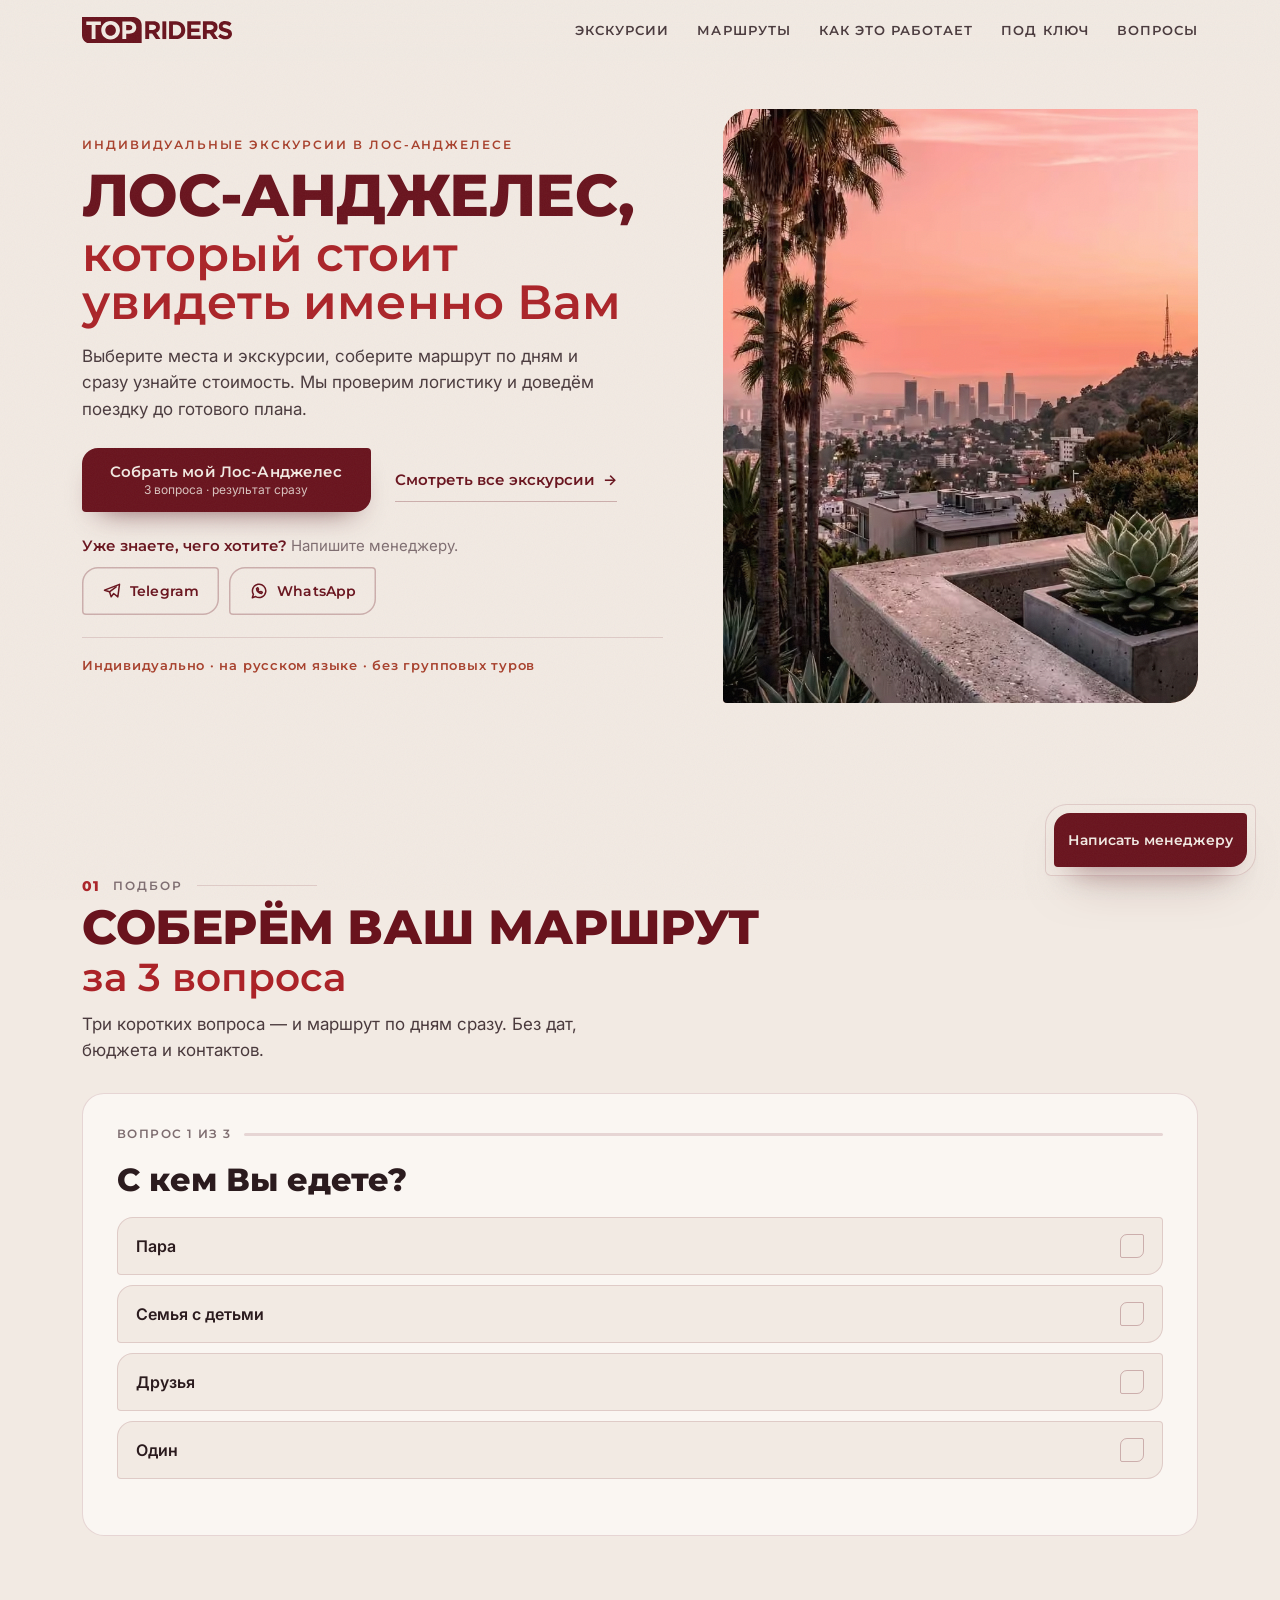
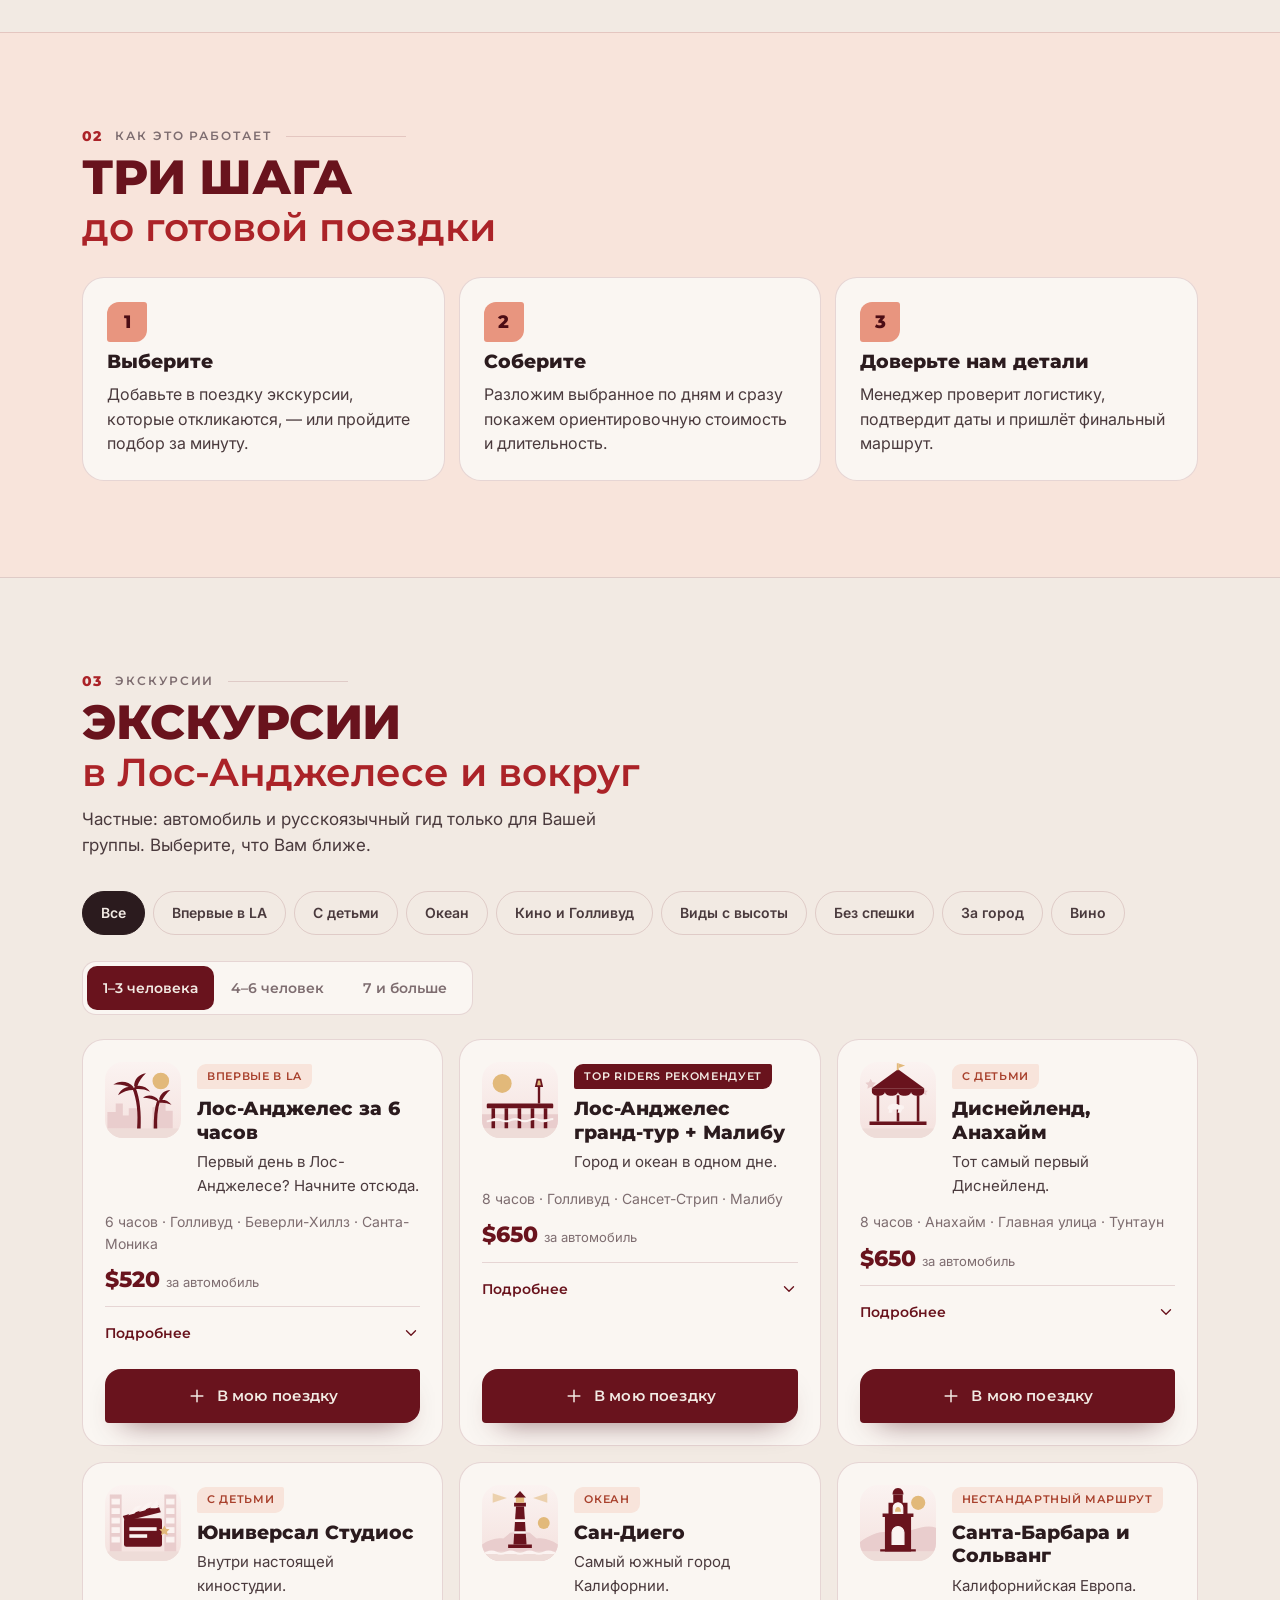
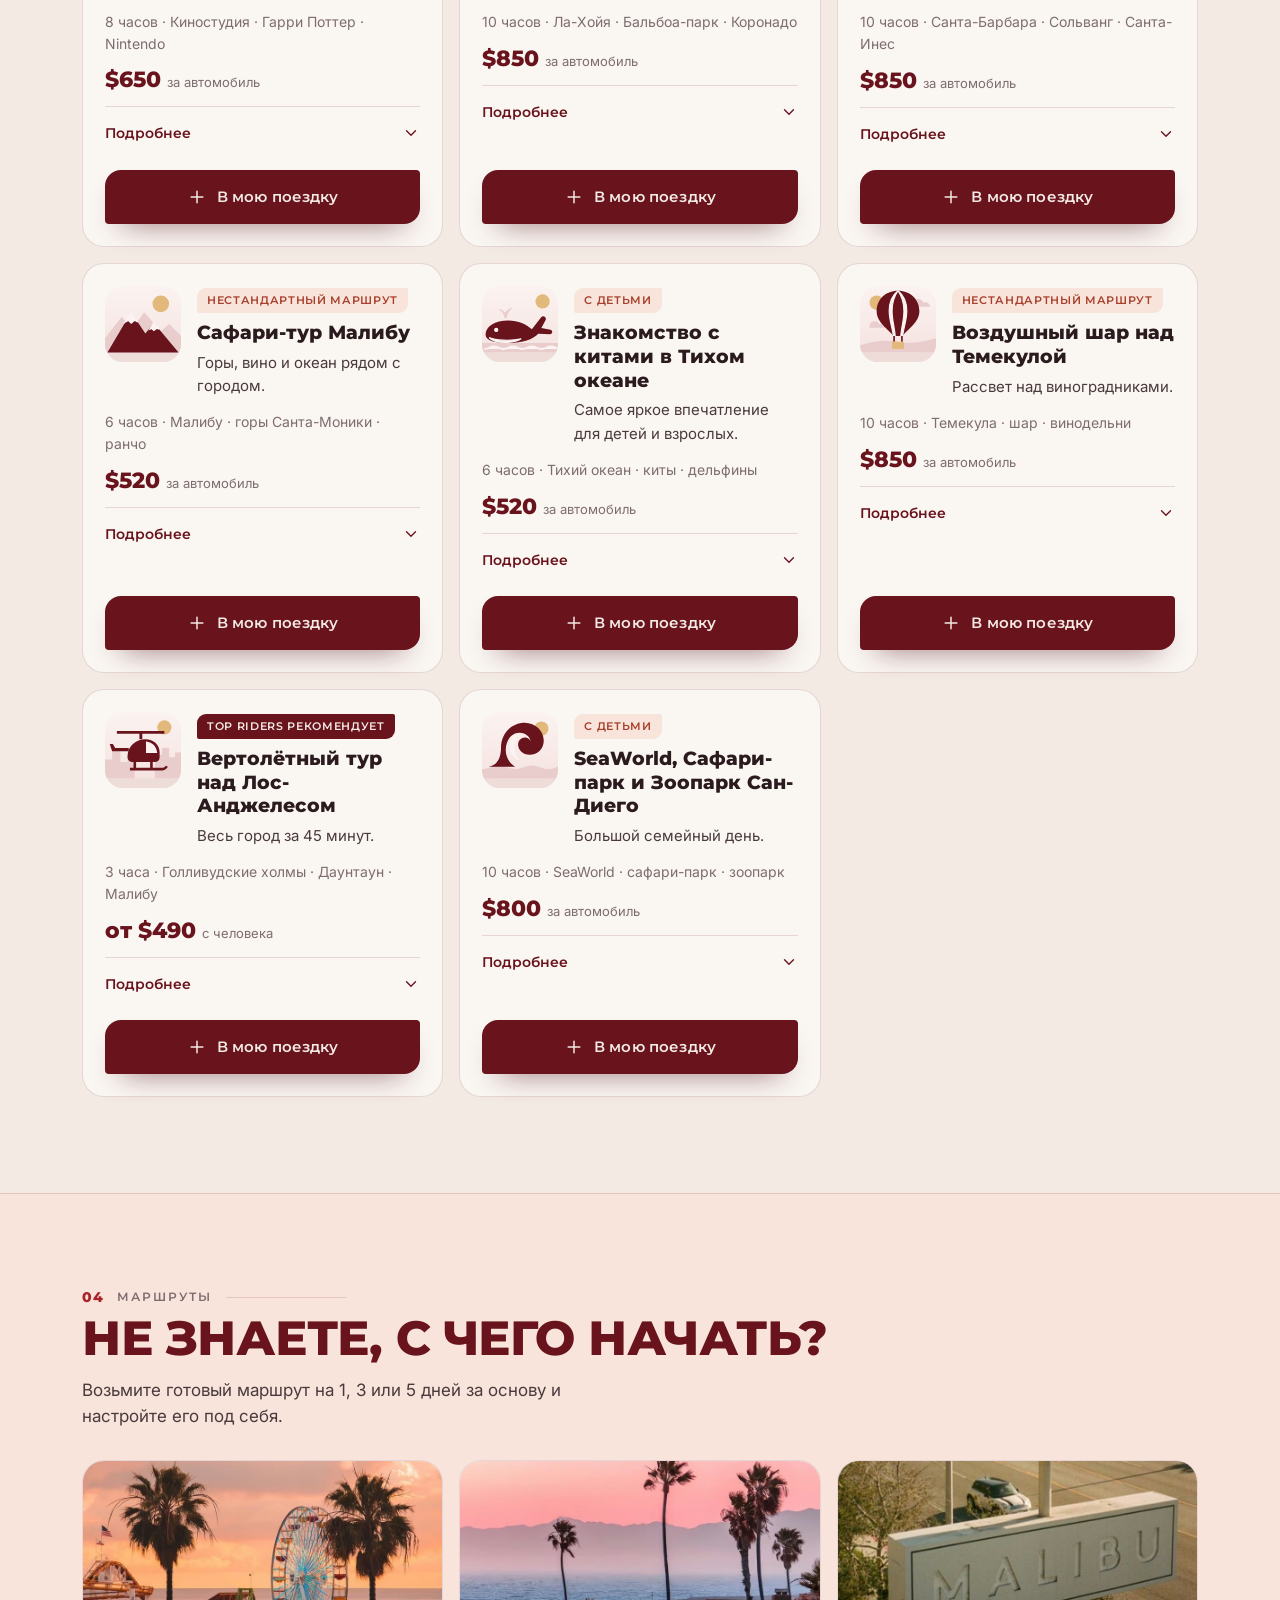
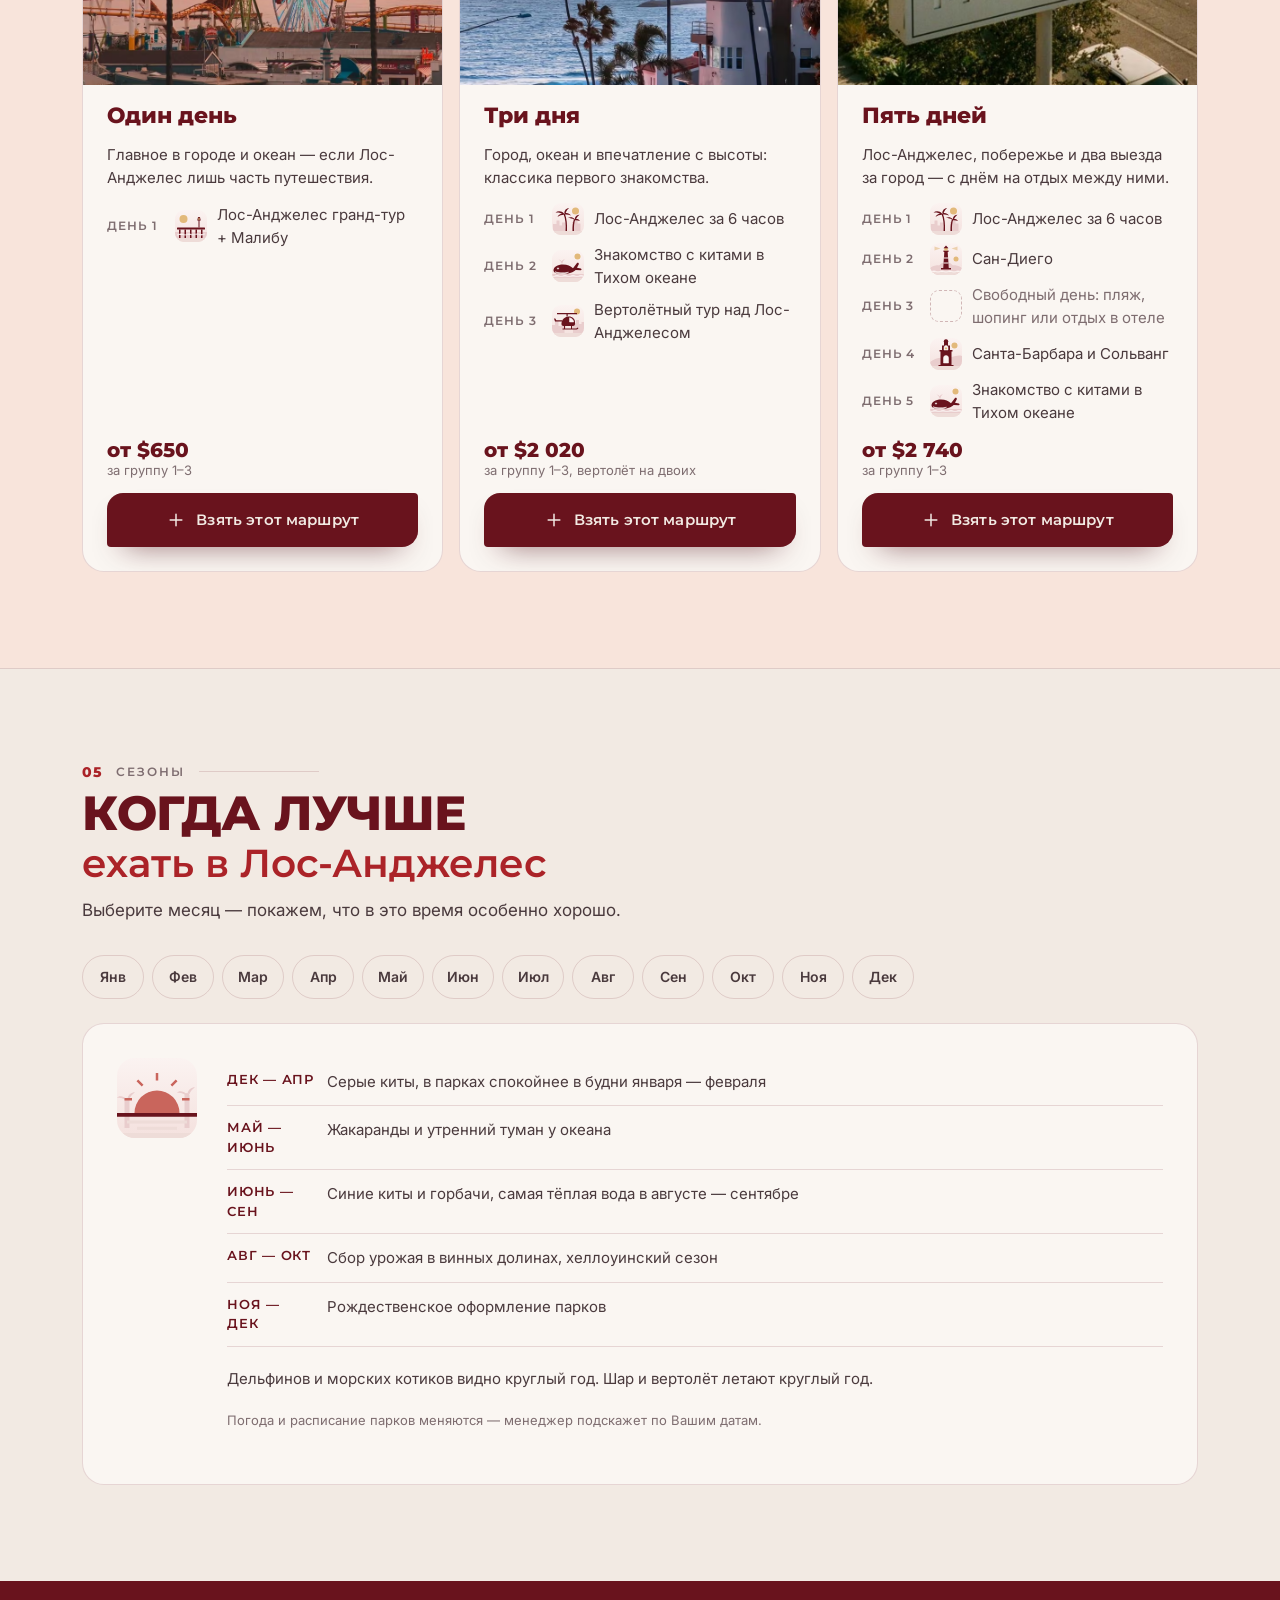
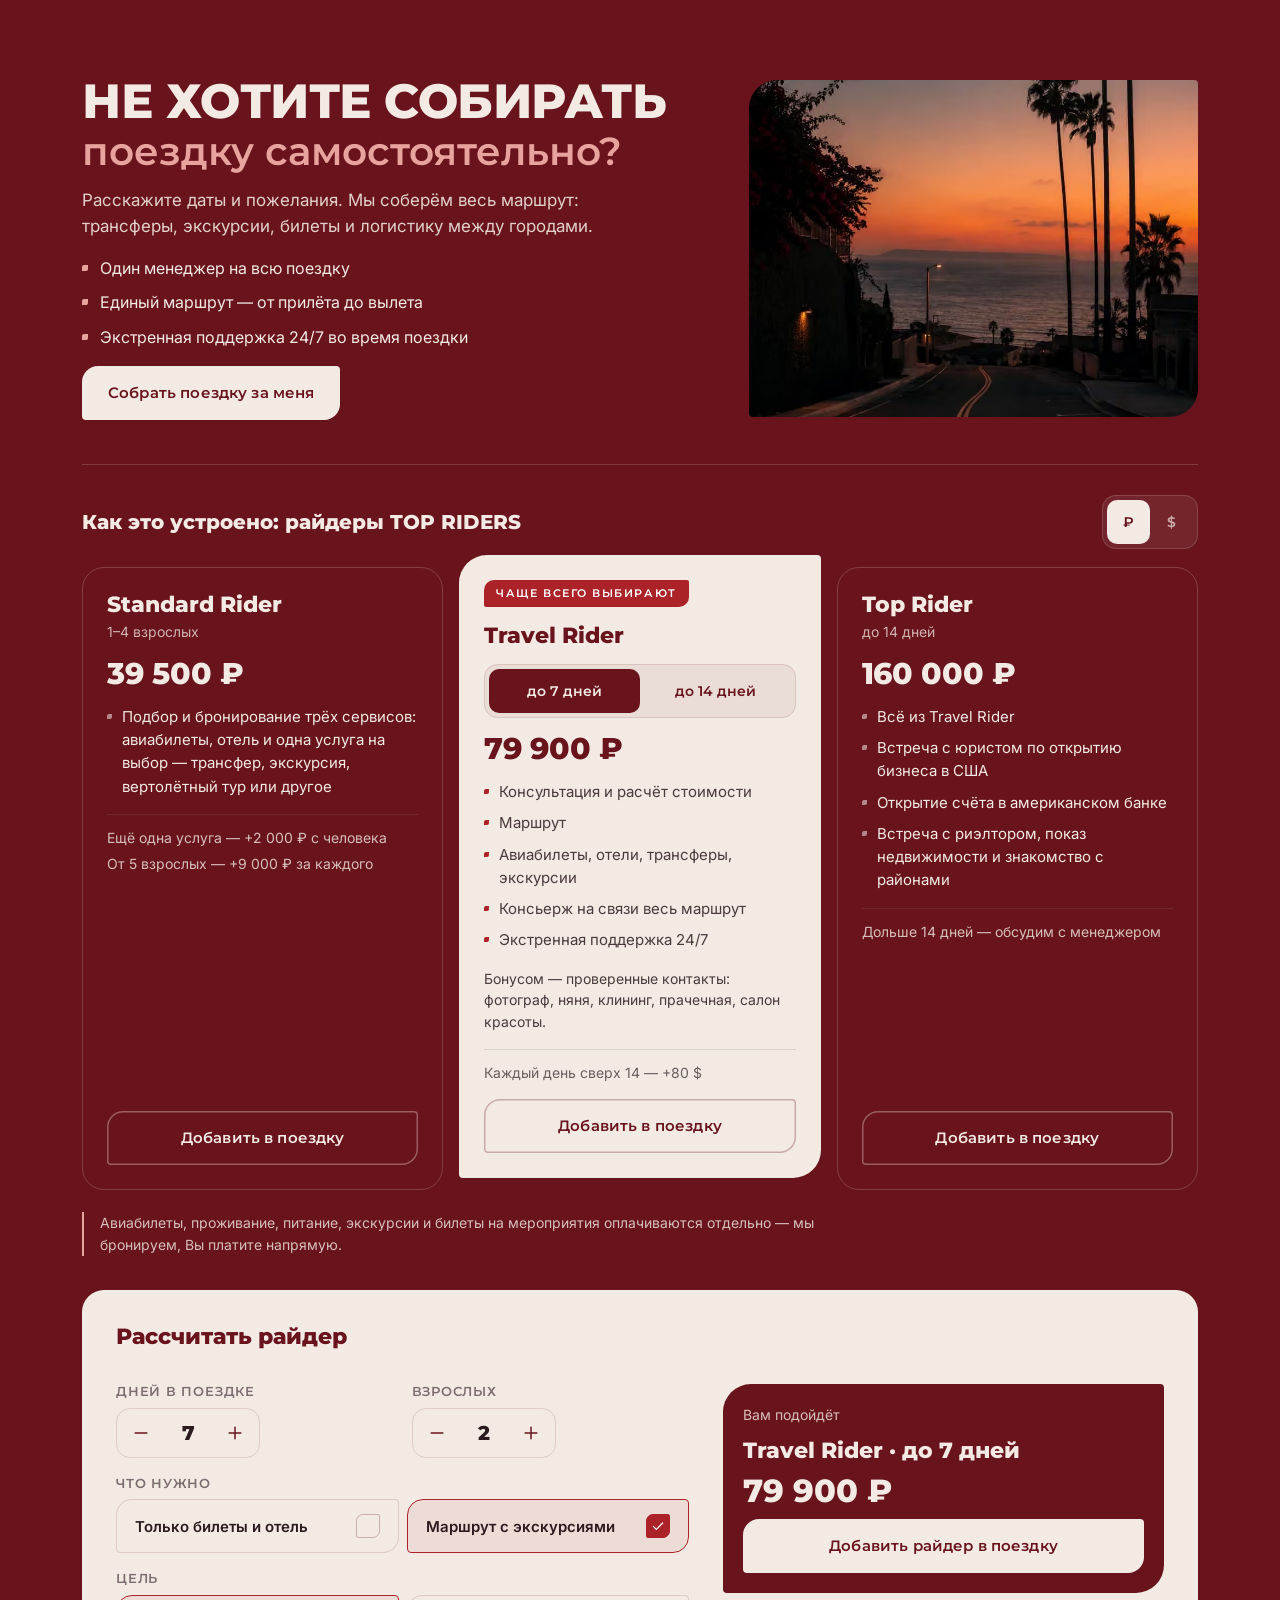
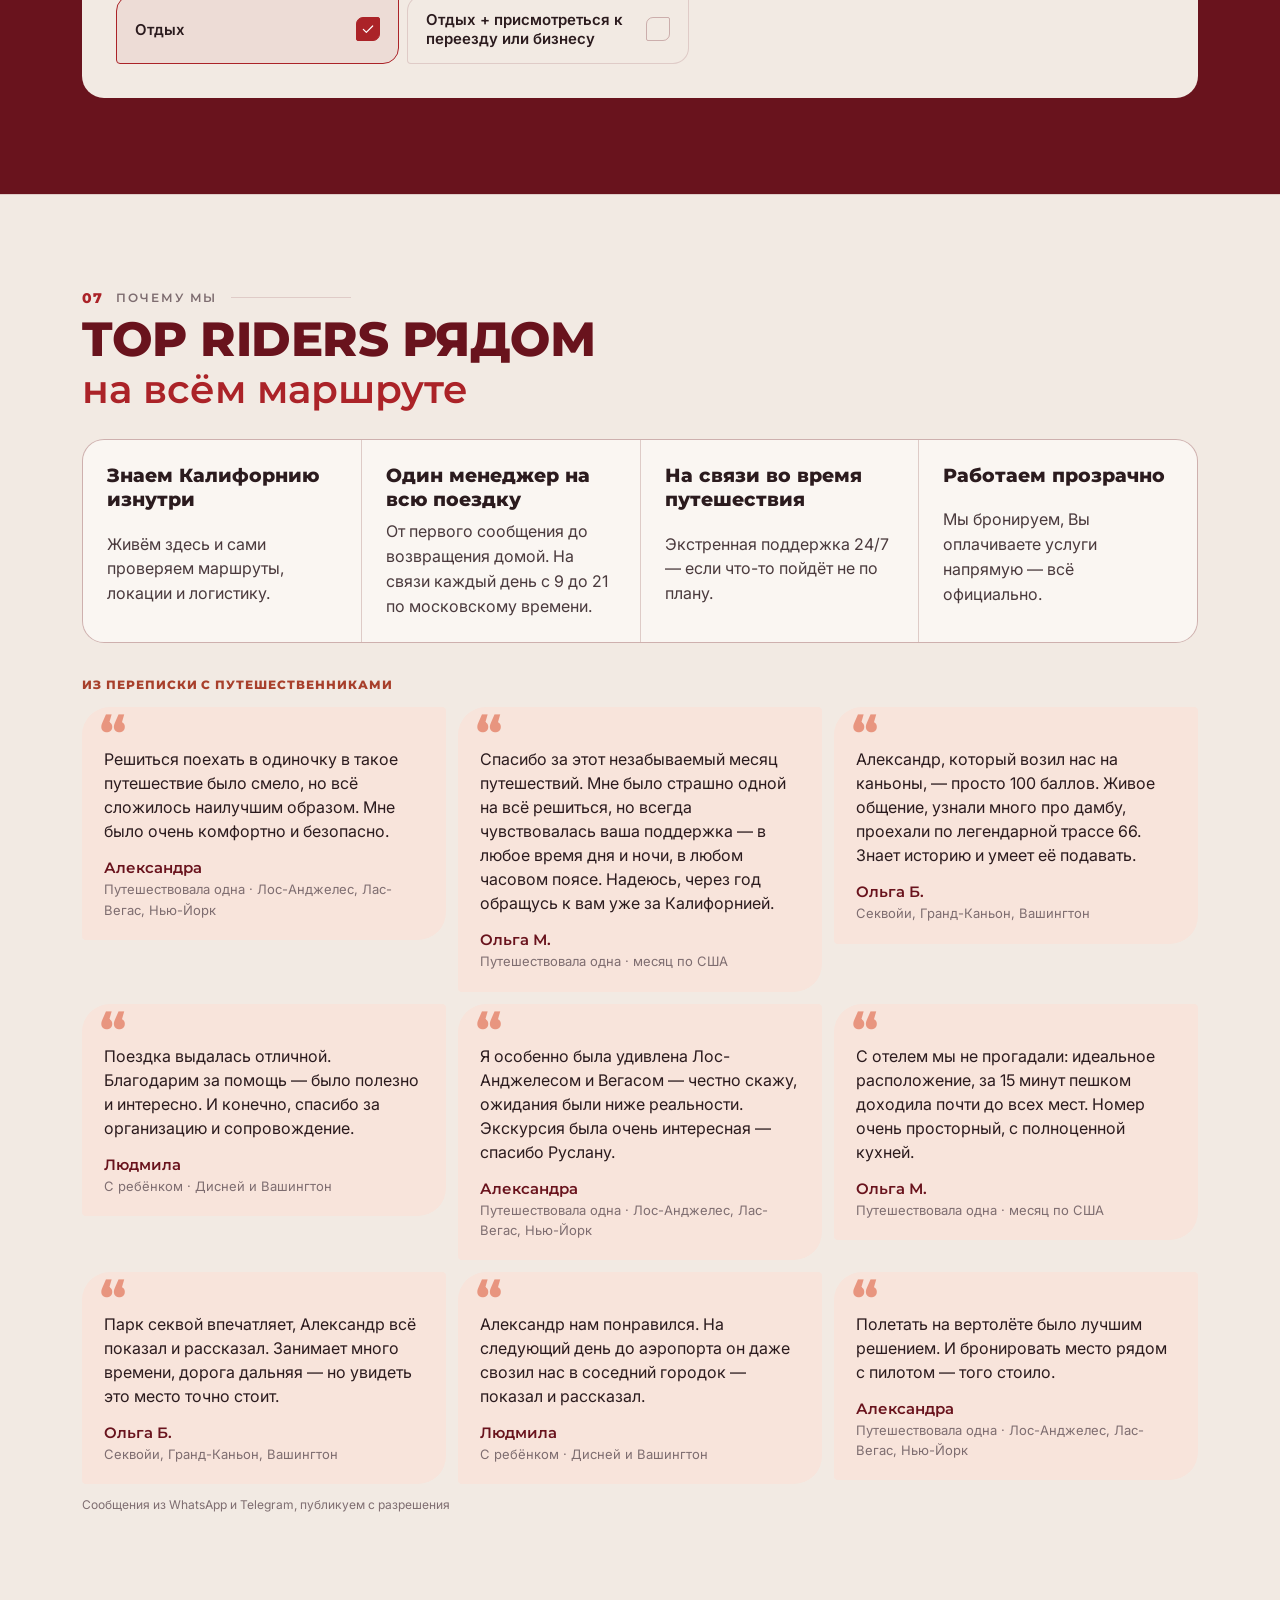
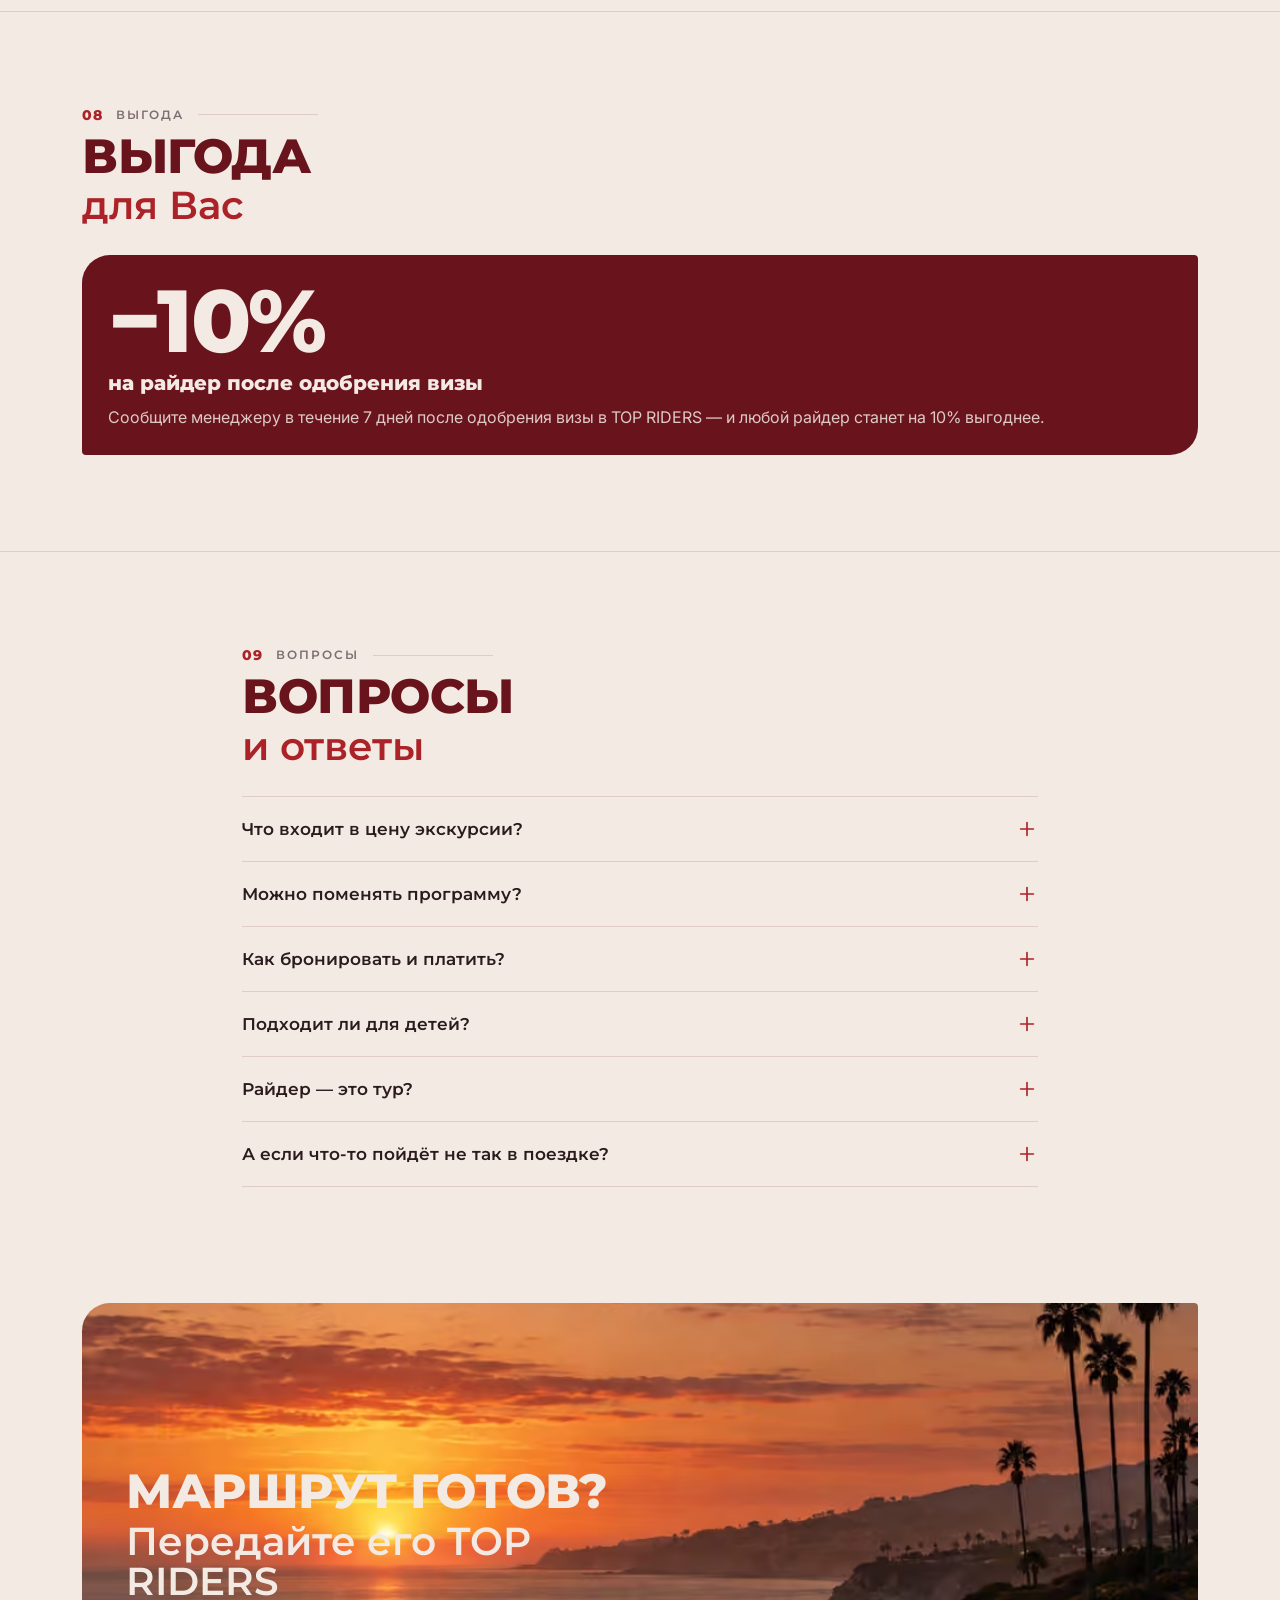
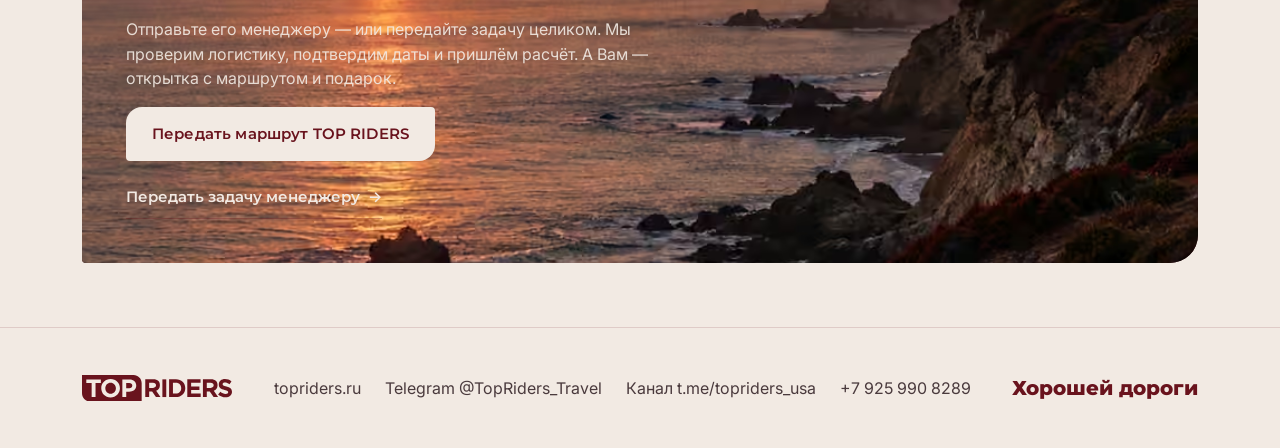
==== commit 4048627a: "LA: re-run prerender after the lighthouse tweak Co-Authored-By: Claude Opus 5.5 <noreply@anthropic.c" ====
--- a/la/index.html
+++ b/la/index.html
@@ -95,14 +95,14 @@
             <div class="seg" role="radiogroup" aria-label="Размер группы" data-groupseg></div>
           </div>
         </div>
-        <div class="grid" data-grid><!--prerender:catalog--><article class="card " data-card="la6"> <div class="card__head"> <span class="card__art"><span class="tile "><svg viewBox="0 0 64 64" aria-hidden="true"> <path class="b" d="M2 56V42h7v-7h6v10h5v-6h7v17Zm38 0V38h6v-5h5v8h6v15Z"/> <circle class="c" cx="47" cy="16" r="7"/> <rect class="g" x="0" y="56" width="64" height="8"/> <path class="a" d="M27 56c1-13 0-24-4-34l2.6-1c4 10 5 22 4.4 35Z"/> <path class="a" d="M24 21c-4-5-12-6-17-2 6-.5 11 .5 15.5 3.5ZM24.5 20.5c0-6 4-10 10-11-3.5 3-6 7-7.5 11.5ZM24 21c-6-1-11 2-13 7 4-3 8.5-4.5 12.5-4.5ZM25 20.5c5-1.5 10 0 13 4.5-4.5-2-9-2.5-12.5-2Z"/> <path class="a" d="M41 56c0-9 .5-17 3-24l2.4.8c-2.3 7-2.7 14.5-2.4 23.2Z"/> <path class="a" d="M45 32c-3-4-9-5-13-2 4.5 0 8.5 1 12 3ZM45.5 31.5c1-5 5-8 9.5-8-3 2.5-5.5 5.5-7 9ZM45.5 32c4-1 8 .5 10.5 4-3.5-1.5-7-2-10-1.6Z"/></svg></span></span> <div class="card__titles"> <span class="badge badge--first">Впервые в LA</span> <h3 class="h3">Лос-Анджелес за 6 часов</h3> <p class="card__hook">Первый день в Лос-Анджелесе? Начните отсюда.</p> </div> </div> <p class="card__meta">6 часов · Голливуд · Беверли-Хиллз · Санта-Моника</p> <div class="card__price">$520 <small>за автомобиль</small></div> <details class="more"> <summary>Подробнее <svg viewBox="0 0 24 24" fill="none" stroke="currentColor" stroke-width="1.8" stroke-linecap="round" stroke-linejoin="round" aria-hidden="true" ><path d="m6 9 6 6 6-6"/></svg></summary> <p class="card__lead">Голливуд, Беверли-Хиллз и океан за один день — без попытки увидеть весь город сразу.</p> <p class="more__price">Автомобиль с гидом · до 3 гостей · ≈ $173 с человека, если поедете втроём</p> <div class="more__grid"> <div class="fit"><b>Подойдёт, если</b><ul><li>Вы впервые в городе</li><li>хочется увидеть главное за один день</li><li>любите красивые виды</li></ul></div> <div class="fit fit--no"><b>Не рекомендуем, если</b><ul><li>Вы уже хорошо знаете Лос-Анджелес</li></ul></div> <div class="fit"><b>Программа</b><ul><li>Аллея славы и театр Долби</li><li>Обсерватория Гриффита с видом на город</li><li>Даунтаун, мэрия, улица Ольвера</li><li>Беверли-Хиллз и Родео-драйв</li><li>Санта-Моника и Третья улица</li></ul></div> </div> <p class="term">По желанию — на ретро-автомобиле, +60 $ в час.</p> <p class="when"><b>Когда лучше:</b> Круглый год. В мае — июне город в цветущих жакарандах.</p> <button class="link-arrow more__map" type="button" data-map-ex="la6">Показать на карте</button> </details> <div class="card__foot"><button class="btn btn--main add " type="button" data-add="la6" aria-pressed="false"> <svg viewBox="0 0 24 24" fill="none" stroke="currentColor" stroke-width="1.8" stroke-linecap="round" stroke-linejoin="round" aria-hidden="true" ><path d="M12 5v14M5 12h14"/></svg><span>В мою поездку</span></button></div> </article><article class="card " data-card="lagrand"> <div class="card__head"> <span class="card__art"><span class="tile "><svg viewBox="0 0 64 64" aria-hidden="true"> <circle class="c" cx="17" cy="18" r="8"/> <path class="b" d="M0 44h64v12H0Z"/> <rect class="a" x="4" y="35" width="56" height="4" rx="1"/> <path class="a" d="M8 39h3v17H8Zm11 0h3v17h-3Zm11 0h3v17h-3Zm11 0h3v17h-3Zm11 0h3v17h-3Z"/> <path class="a" d="M47 35V20h2v15Z"/> <path class="a" d="M44.5 21h7l-1.6-7h-3.8Z"/> <path class="c" d="M46.4 19.5h3.2l-.8-4h-1.6Z"/> <rect class="g" x="0" y="56" width="64" height="8"/> <path class="h" d="M4 50c4 0 4-2 8-2s4 2 8 2 4-2 8-2 4 2 8 2 4-2 8-2 4 2 8 2 4-2 8-2" fill="none" stroke-width="1.6"/></svg></span></span> <div class="card__titles"> <span class="badge badge--recommend">TOP RIDERS рекомендует</span> <h3 class="h3">Лос-Анджелес гранд-тур + Малибу</h3> <p class="card__hook">Город и океан в одном дне.</p> </div> </div> <p class="card__meta">8 часов · Голливуд · Сансет-Стрип · Малибу</p> <div class="card__price">$650 <small>за автомобиль</small></div> <details class="more"> <summary>Подробнее <svg viewBox="0 0 24 24" fill="none" stroke="currentColor" stroke-width="1.8" stroke-linecap="round" stroke-linejoin="round" aria-hidden="true" ><path d="m6 9 6 6 6-6"/></svg></summary> <p class="card__lead">Вся классика Лос-Анджелеса, а потом — побережье Малибу и пирс на закате.</p> <p class="more__price">Автомобиль с гидом · до 3 гостей · ≈ $217 с человека, если поедете втроём</p> <div class="more__grid"> <div class="fit"><b>Подойдёт, если</b><ul><li>Вы впервые в городе и хотите увидеть больше</li><li>любите океан</li><li>готовы к насыщенному дню</li></ul></div> <div class="fit fit--no"><b>Не рекомендуем, если</b><ul><li>хочется минимум времени в машине</li></ul></div> <div class="fit"><b>Программа</b><ul><li>Вся программа 6-часового тура</li><li>Сансет-Стрип</li><li>Сад Lake Shrine в Пасифик-Палисейдс</li><li>Смотровая у университета Пеппердайн</li><li>Пирс Малибу</li></ul></div> </div> <p class="when"><b>Когда лучше:</b> Август — сентябрь — самая тёплая вода. В мае — июне утром у океана бывает туман, к обеду обычно проясняется.</p> <button class="link-arrow more__map" type="button" data-map-ex="lagrand">Показать на карте</button> </details> <div class="card__foot"><button class="btn btn--main add " type="button" data-add="lagrand" aria-pressed="false"> <svg viewBox="0 0 24 24" fill="none" stroke="currentColor" stroke-width="1.8" stroke-linecap="round" stroke-linejoin="round" aria-hidden="true" ><path d="M12 5v14M5 12h14"/></svg><span>В мою поездку</span></button></div> </article><article class="card " data-card="disney"> <div class="card__head"> <span class="card__art"><span class="tile "><svg viewBox="0 0 64 64" aria-hidden="true"> <path class="b" d="M9 14l1.5 3 3 .5-2.2 2 .5 3-2.8-1.4-2.8 1.4.5-3-2.2-2 3-.5ZM54 22l1 2 2.2.3-1.6 1.5.4 2.2-2-1-2 1 .4-2.2-1.6-1.5 2.2-.3Z"/> <rect class="g" x="0" y="56" width="64" height="8"/> <path class="a" d="M32 6 10 22h44Z"/> <path class="c" d="M31 1h1.6v6H31Z"/><path class="c" d="M32.6 1.2 38 3l-5.4 2Z"/> <path class="a" d="M10 22h44v3c0 2-2.5 3.5-5.5 3.5S43 27 43 25c0 2-2.5 3.5-5.5 3.5S32 27 32 25c0 2-2.5 3.5-5.5 3.5S21 27 21 25c0 2-2.5 3.5-5.5 3.5S10 27 10 25Z"/> <path class="a" d="M14 28h2.2v22H14Zm16.9 0h2.2v22h-2.2Zm16.9 0H50v22h-2.2Z"/> <path class="a" d="M8 50h48v3H8Z"/> <path class="h" d="M24 38c1.5-2.5 6-3 8.5-1.5l3 .5c1 0 1.5 1 1 2l-1 .2-1.6 3h-1.6l.6-2.6h-5.8l-.8 2.6h-1.6l.4-2.8c-1 .2-1.6-.2-1.1-1.4Z"/></svg></span></span> <div class="card__titles"> <span class="badge badge--kids">С детьми</span> <h3 class="h3">Диснейленд, Анахайм</h3> <p class="card__hook">Тот самый первый Диснейленд.</p> </div> </div> <p class="card__meta">8 часов · Анахайм · Главная улица · Тунтаун</p> <div class="card__price">$650 <small>за автомобиль</small></div> <details class="more"> <summary>Подробнее <svg viewBox="0 0 24 24" fill="none" stroke="currentColor" stroke-width="1.8" stroke-linecap="round" stroke-linejoin="round" aria-hidden="true" ><path d="m6 9 6 6 6-6"/></svg></summary> <p class="card__lead">Мы берём на себя дорогу и маршрут по парку, Вы — только впечатления.</p> <p class="more__price">Автомобиль с гидом · до 3 гостей · ≈ $217 с человека, если поедете втроём</p> <div class="more__grid"> <div class="fit"><b>Подойдёт, если</b><ul><li>Вы путешествуете с детьми</li><li>хочется провести в парке весь день</li><li>важно не тратить время на очереди и дорогу</li></ul></div> <div class="fit fit--no"><b>Не рекомендуем, если</b><ul><li>не любите людные места</li></ul></div> <div class="fit"><b>Программа</b><ul><li>Главная улица</li><li>Страна фантазий</li><li>Страна будущего</li><li>Приключения и Новый Орлеан</li><li>Тунтаун</li></ul></div> </div> <p class="term">Билеты в парк оплачиваются отдельно.</p> <p class="when"><b>Когда лучше:</b> Спокойнее в будни января — февраля (кроме праздничных выходных) и в сентябре. С середины ноября — рождественское оформление, в сентябре — октябре — хеллоуинский сезон.</p> <button class="link-arrow more__map" type="button" data-map-ex="disney">Показать на карте</button> </details> <div class="card__foot"><button class="btn btn--main add " type="button" data-add="disney" aria-pressed="false"> <svg viewBox="0 0 24 24" fill="none" stroke="currentColor" stroke-width="1.8" stroke-linecap="round" stroke-linejoin="round" aria-hidden="true" ><path d="M12 5v14M5 12h14"/></svg><span>В мою поездку</span></button></div> </article><article class="card " data-card="universal"> <div class="card__head"> <span class="card__art"><span class="tile "><svg viewBox="0 0 64 64" aria-hidden="true"> <path class="b" d="M4 8h10v48H4Zm46 0h10v48H50Z"/> <path class="h" d="M6 12h6v4H6Zm0 8h6v4H6Zm0 8h6v4H6Zm0 8h6v4H6Zm0 8h6v4H6Zm46-32h6v4h-6Zm0 8h6v4h-6Zm0 8h6v4h-6Zm0 8h6v4h-6Zm0 8h6v4h-6Z"/> <rect class="g" x="0" y="56" width="64" height="8"/> <rect class="a" x="16" y="28" width="32" height="24" rx="2"/> <path class="a" d="m15 26 30-9 2 6-30 7.5Z"/> <path class="h" d="m21 24.5 5-5.8 3.6-1-5 5.8Zm9-2.7 5-5.8 3.6-1-5 5.8Zm9-2.7 4.6-5.3 1.4 4.6-2.4.7Z"/> <path class="h" d="M21 36h22v2H21Zm0 6h14v2H21Z"/> <path class="c" d="M50 34l1.4 2.8 3 .4-2.2 2.1.6 3-2.8-1.5-2.8 1.5.6-3-2.2-2.1 3-.4Z"/></svg></span></span> <div class="card__titles"> <span class="badge badge--kids">С детьми</span> <h3 class="h3">Юниверсал Студиос</h3> <p class="card__hook">Внутри настоящей киностудии.</p> </div> </div> <p class="card__meta">8 часов · Киностудия · Гарри Поттер · Nintendo</p> <div class="card__price">$650 <small>за автомобиль</small></div> <details class="more"> <summary>Подробнее <svg viewBox="0 0 24 24" fill="none" stroke="currentColor" stroke-width="1.8" stroke-linecap="round" stroke-linejoin="round" aria-hidden="true" ><path d="m6 9 6 6 6-6"/></svg></summary> <p class="card__lead">Съёмочные площадки, мир Гарри Поттера и Super Nintendo World — для детей и взрослых.</p> <p class="more__price">Автомобиль с гидом · до 3 гостей · ≈ $217 с человека, если поедете втроём</p> <div class="more__grid"> <div class="fit"><b>Подойдёт, если</b><ul><li>любите кино</li><li>путешествуете с детьми или подростками</li><li>хочется аттракционов</li></ul></div> <div class="fit fit--no"><b>Не рекомендуем, если</b><ul><li>ищете спокойный день</li></ul></div> <div class="fit"><b>Программа</b><ul><li>Экскурсия по действующей киностудии</li><li>Мир Гарри Поттера</li><li>Super Nintendo World</li><li>Парк Юрского периода</li><li>«Трансформеры» и шоу WaterWorld</li></ul></div> </div> <p class="term">Билеты в парк оплачиваются отдельно.</p> <p class="when"><b>Когда лучше:</b> Спокойнее в будни января — февраля и в сентябре. Halloween Horror Nights (сентябрь — октябрь) — вечерняя программа для взрослых, детям до 13 лет её не рекомендуют.</p> <button class="link-arrow more__map" type="button" data-map-ex="universal">Показать на карте</button> </details> <div class="card__foot"><button class="btn btn--main add " type="button" data-add="universal" aria-pressed="false"> <svg viewBox="0 0 24 24" fill="none" stroke="currentColor" stroke-width="1.8" stroke-linecap="round" stroke-linejoin="round" aria-hidden="true" ><path d="M12 5v14M5 12h14"/></svg><span>В мою поездку</span></button></div> </article><article class="card " data-card="sandiego"> <div class="card__head"> <span class="card__art"><span class="tile "><svg viewBox="0 0 64 64" aria-hidden="true"> <circle class="c" cx="50" cy="16" r="6"/> <path class="b" d="M0 50c6-4 12-6 18-5l6-5h16l6 5c6-1 12 1 18 5v14H0Z"/> <rect class="g" x="0" y="56" width="64" height="8"/> <path class="a" d="M26.5 50 28.6 18h6.8l2.1 32Z"/> <path class="h" d="M27.6 30h8.8M27 40h10" fill="none" stroke-width="2.2"/> <path class="a" d="M27 15h10v3H27Z"/> <path class="c" d="M28.5 10h7v5h-7Z"/> <path class="a" d="M27 10.5 32 5l5 5.5Z"/> <path class="c" d="M21 11 9 7v8Zm22 0 12-4v8Z" opacity=".55"/> <path class="a" d="M22 50h20v3H22Z"/> <path class="h" d="M0 58c4 0 4-2 8-2s4 2 8 2 4-2 8-2 4 2 8 2 4-2 8-2 4 2 8 2 4-2 8-2 4 2 8 2" fill="none" stroke-width="1.6"/></svg></span></span> <div class="card__titles"> <span class="badge badge--ocean">Океан</span> <h3 class="h3">Сан-Диего</h3> <p class="card__hook">Самый южный город Калифорнии.</p> </div> </div> <p class="card__meta">10 часов · Ла-Хойя · Бальбоа-парк · Коронадо</p> <div class="card__price">$850 <small>за автомобиль</small></div> <details class="more"> <summary>Подробнее <svg viewBox="0 0 24 24" fill="none" stroke="currentColor" stroke-width="1.8" stroke-linecap="round" stroke-linejoin="round" aria-hidden="true" ><path d="m6 9 6 6 6-6"/></svg></summary> <p class="card__lead">Морские котики Ла-Хойи, мексиканский колорит Старого города и остров Коронадо.</p> <p class="more__price">Автомобиль с гидом · до 3 гостей · ≈ $283 с человека, если поедете втроём</p> <div class="more__grid"> <div class="fit"><b>Подойдёт, если</b><ul><li>любите океан и животных</li><li>хочется увидеть другой город</li><li>готовы к длинному дню</li></ul></div> <div class="fit fit--no"><b>Не рекомендуем, если</b><ul><li>у Вас всего 1–2 дня в Лос-Анджелесе</li></ul></div> <div class="fit"><b>Программа</b><ul><li>Ла-Хойя с морскими котиками</li><li>Бальбоа-парк</li><li>Старый город с мексиканским колоритом</li><li>Набережная и авианосец «Мидуэй»</li><li>Остров Коронадо и отель Del Coronado</li></ul></div> </div> <p class="when"><b>Когда лучше:</b> Круглый год. Морских котиков видно в любой сезон.</p> <button class="link-arrow more__map" type="button" data-map-ex="sandiego">Показать на карте</button> </details> <div class="card__foot"><button class="btn btn--main add " type="button" data-add="sandiego" aria-pressed="false"> <svg viewBox="0 0 24 24" fill="none" stroke="currentColor" stroke-width="1.8" stroke-linecap="round" stroke-linejoin="round" aria-hidden="true" ><path d="M12 5v14M5 12h14"/></svg><span>В мою поездку</span></button></div> </article><article class="card " data-card="santabarbara"> <div class="card__head"> <span class="card__art"><span class="tile "><svg viewBox="0 0 64 64" aria-hidden="true"> <circle class="c" cx="49" cy="15" r="6"/> <path class="b" d="M0 48c10-8 20-10 30-8s22-8 34-4v20H0Z"/> <rect class="g" x="0" y="56" width="64" height="8"/> <path class="a" d="M21 56V26h22v30Z"/> <path class="a" d="M19 24h26v3H19Zm5-9h16v9H24Zm4-7h8v7h-8Z"/> <path class="a" d="M32 2.5c3.2 0 4.6 2.6 4.6 5.5h-9.2c0-2.9 1.4-5.5 4.6-5.5Z"/> <path class="h" d="M28 24v-5a4 4 0 0 1 8 0v5Zm-1 26V40a5 5 0 0 1 10 0v10Z"/> <path class="c" d="M29.5 22.5c0-2.6 1-4 2.5-4s2.5 1.4 2.5 4Z"/> <path class="a" d="M17 54h30v2H17Z"/></svg></span></span> <div class="card__titles"> <span class="badge badge--unusual">Нестандартный маршрут</span> <h3 class="h3">Санта-Барбара и Сольванг</h3> <p class="card__hook">Калифорнийская Европа.</p> </div> </div> <p class="card__meta">10 часов · Санта-Барбара · Сольванг · Санта-Инес</p> <div class="card__price">$850 <small>за автомобиль</small></div> <details class="more"> <summary>Подробнее <svg viewBox="0 0 24 24" fill="none" stroke="currentColor" stroke-width="1.8" stroke-linecap="round" stroke-linejoin="round" aria-hidden="true" ><path d="m6 9 6 6 6-6"/></svg></summary> <p class="card__lead">Испанская архитектура, датский городок Сольванг и дегустация в винной долине.</p> <p class="more__price">Автомобиль с гидом · до 3 гостей · ≈ $283 с человека, если поедете втроём</p> <div class="more__grid"> <div class="fit"><b>Подойдёт, если</b><ul><li>любите архитектуру и вино</li><li>хочется спокойного дня за городом</li><li>едете вдвоём</li></ul></div> <div class="fit fit--no"><b>Не рекомендуем, если</b><ul><li>путешествуете с маленькими детьми</li></ul></div> <div class="fit"><b>Программа</b><ul><li>Монтесито</li><li>Причал Стирнс-Уорф</li><li>Миссия Санта-Барбары</li><li>Здание суда со смотровой башней</li><li>Датский городок Сольванг</li><li>Дегустация в винодельнях долины Санта-Инес</li></ul></div> </div> <p class="when"><b>Когда лучше:</b> Август — октябрь — сбор урожая, самое красивое время в долинах.</p> <button class="link-arrow more__map" type="button" data-map-ex="santabarbara">Показать на карте</button> </details> <div class="card__foot"><button class="btn btn--main add " type="button" data-add="santabarbara" aria-pressed="false"> <svg viewBox="0 0 24 24" fill="none" stroke="currentColor" stroke-width="1.8" stroke-linecap="round" stroke-linejoin="round" aria-hidden="true" ><path d="M12 5v14M5 12h14"/></svg><span>В мою поездку</span></button></div> </article><article class="card " data-card="safari"> <div class="card__head"> <span class="card__art"><span class="tile "><svg viewBox="0 0 64 64" aria-hidden="true"> <circle class="c" cx="47" cy="15" r="7"/> <path class="b" d="M0 44 14 26l9 10 10-14 14 16 7-6 10 10v14H0Z"/> <rect class="g" x="0" y="56" width="64" height="8"/> <path class="a" d="M2 56 22 22l12 18 7-9 21 25Z"/> <path class="h" d="m22 22 5.5 8.4-2.5-1.6-3 2.6-2.4-2.4-3 1.6Zm19 9 4.6 5.4-2-.8-2.4 1.8-2-1.6-1.6.6Z"/></svg></span></span> <div class="card__titles"> <span class="badge badge--unusual">Нестандартный маршрут</span> <h3 class="h3">Сафари-тур Малибу</h3> <p class="card__hook">Горы, вино и океан рядом с городом.</p> </div> </div> <p class="card__meta">6 часов · Малибу · горы Санта-Моники · ранчо</p> <div class="card__price">$520 <small>за автомобиль</small></div> <details class="more"> <summary>Подробнее <svg viewBox="0 0 24 24" fill="none" stroke="currentColor" stroke-width="1.8" stroke-linecap="round" stroke-linejoin="round" aria-hidden="true" ><path d="m6 9 6 6 6-6"/></svg></summary> <p class="card__lead">Ранчо в горах Санта-Моники с животными и виноградниками, а потом — пляжи Малибу.</p> <p class="more__price">Автомобиль с гидом · до 3 гостей · ≈ $173 с человека, если поедете втроём</p> <div class="more__grid"> <div class="fit"><b>Подойдёт, если</b><ul><li>хочется природы без долгой дороги</li><li>любите вино</li><li>ищете нетуристический Лос-Анджелес</li></ul></div> <div class="fit"><b>Программа</b><ul><li>Пляжи Малибу</li><li>Сафари на ранчо в горах Санта-Моники</li><li>Виноградники и животные</li><li>Дегустация вин</li></ul></div> </div> <p class="term">Билеты на сафари оплачиваются отдельно, ужин на закате — по желанию.</p> <p class="when"><b>Когда лучше:</b> Август — октябрь — сбор урожая. Летом у океана комфортно.</p> <button class="link-arrow more__map" type="button" data-map-ex="safari">Показать на карте</button> </details> <div class="card__foot"><button class="btn btn--main add " type="button" data-add="safari" aria-pressed="false"> <svg viewBox="0 0 24 24" fill="none" stroke="currentColor" stroke-width="1.8" stroke-linecap="round" stroke-linejoin="round" aria-hidden="true" ><path d="M12 5v14M5 12h14"/></svg><span>В мою поездку</span></button></div> </article><article class="card " data-card="whales"> <div class="card__head"> <span class="card__art"><span class="tile "><svg viewBox="0 0 64 64" aria-hidden="true"> <circle class="c" cx="51" cy="13" r="6"/> <path class="b" d="M0 48h64v8H0Z"/> <rect class="g" x="0" y="56" width="64" height="8"/> <path class="a" d="M3 41c0-7 8-12 19-12 9 0 15 3 20 7.5L50 26c1.8-1.4 4.4.2 3.6 2.6L50 35.4l7.6 1.4c2.2.6 2 3.6-.4 3.8l-9.8-.4C43 45 34 48 23 48 11 48 3 46 3 41Z"/> <path class="h" d="M6 43.5c6 2.4 17 3 27 1-3 2-8 3-13 3-7 0-12-1.6-14-4Z"/> <circle class="h" cx="12" cy="37" r="1.3"/> <path class="b" d="M19 27c-.4-4-3-6.5-6-7.5 2.8-.2 5 1 6.6 3 1.2-2.4 3.4-4 6.4-4-2.8 1.6-4.6 4.4-5 8.5Z"/> <path class="h" d="M2 53c4 0 4-2 8-2s4 2 8 2 4-2 8-2 4 2 8 2 4-2 8-2 4 2 8 2 4-2 8-2 4 2 8 2" fill="none" stroke-width="1.6"/></svg></span></span> <div class="card__titles"> <span class="badge badge--kids">С детьми</span> <h3 class="h3">Знакомство с китами в Тихом океане</h3> <p class="card__hook">Самое яркое впечатление для детей и взрослых.</p> </div> </div> <p class="card__meta">6 часов · Тихий океан · киты · дельфины</p> <div class="card__price">$520 <small>за автомобиль</small></div> <details class="more"> <summary>Подробнее <svg viewBox="0 0 24 24" fill="none" stroke="currentColor" stroke-width="1.8" stroke-linecap="round" stroke-linejoin="round" aria-hidden="true" ><path d="m6 9 6 6 6-6"/></svg></summary> <p class="card__lead">Морская прогулка с китами, дельфинами и котиками — одно из самых ярких впечатлений поездки.</p> <p class="more__price">Автомобиль с гидом · до 3 гостей · ≈ $173 с человека, если поедете втроём</p> <div class="more__grid"> <div class="fit"><b>Подойдёт, если</b><ul><li>путешествуете с детьми</li><li>любите природу</li><li>хочется впечатлений, а не только достопримечательностей</li></ul></div> <div class="fit fit--no"><b>Не рекомендуем, если</b><ul><li>Вас укачивает на воде</li></ul></div> <div class="fit"><b>Программа</b><ul><li>Морская прогулка на комфортном корабле</li><li>Киты</li><li>Дельфины</li><li>Морские котики</li></ul></div> </div> <p class="term">Билеты на круиз оплачиваются отдельно.</p> <p class="when"><b>Когда лучше:</b> Декабрь — апрель — миграция серых китов, июнь — сентябрь — синие киты и горбачи. Дельфинов и котиков видно круглый год.</p> <button class="link-arrow more__map" type="button" data-map-ex="whales">Показать на карте</button> </details> <div class="card__foot"><button class="btn btn--main add " type="button" data-add="whales" aria-pressed="false"> <svg viewBox="0 0 24 24" fill="none" stroke="currentColor" stroke-width="1.8" stroke-linecap="round" stroke-linejoin="round" aria-hidden="true" ><path d="M12 5v14M5 12h14"/></svg><span>В мою поездку</span></button></div> </article><article class="card " data-card="balloon"> <div class="card__head"> <span class="card__art"><span class="tile "><svg viewBox="0 0 64 64" aria-hidden="true"> <circle class="c" cx="14" cy="14" r="6"/> <path class="b" d="M44 16c0-3 2.4-5 5-5 2 0 3.6 1.2 4.4 3 .4-.2 1-.3 1.6-.3 2.2 0 4 1.7 4 3.8H44Zm-36 18c0-2.6 2-4.4 4.4-4.4 1.8 0 3.2 1 3.8 2.6l1.4-.2c2 0 3.4 1.4 3.4 3.2H8Z"/> <path class="b" d="M0 50c10-4 22-5 32-3s22 0 32-3v12H0Z"/> <rect class="g" x="0" y="56" width="64" height="8"/> <path class="a" d="M32 4c-11 0-18 8-18 17 0 10 10 15 14 21h8c4-6 14-11 14-21 0-9-7-17-18-17Z"/> <path class="h" d="M32 4c-5 4-7.4 10-7.4 17 0 8 2.8 14 3.4 21h1.6c-.4-7-2.6-13-2.6-21 0-7 2-12.6 5-17Zm0 0c5 4 7.4 10 7.4 17 0 8-2.8 14-3.4 21h-1.6c.4-7 2.6-13 2.6-21 0-7-2-12.6-5-17Z"/> <path class="a" d="M28 42h1.4v5H28Zm6.6 0H36v5h-1.4Z"/> <rect class="c" x="27" y="47" width="10" height="6" rx="1"/></svg></span></span> <div class="card__titles"> <span class="badge badge--unusual">Нестандартный маршрут</span> <h3 class="h3">Воздушный шар над Темекулой</h3> <p class="card__hook">Рассвет над виноградниками.</p> </div> </div> <p class="card__meta">10 часов · Темекула · шар · винодельни</p> <div class="card__price">$850 <small>за автомобиль</small></div> <details class="more"> <summary>Подробнее <svg viewBox="0 0 24 24" fill="none" stroke="currentColor" stroke-width="1.8" stroke-linecap="round" stroke-linejoin="round" aria-hidden="true" ><path d="m6 9 6 6 6-6"/></svg></summary> <p class="card__lead">Полёт на воздушном шаре над Темекулой, потом завтрак и дегустация в долине.</p> <p class="more__price">Автомобиль с гидом · до 3 гостей · ≈ $283 с человека, если поедете втроём</p> <div class="more__grid"> <div class="fit"><b>Подойдёт, если</b><ul><li>отмечаете особый повод</li><li>едете вдвоём</li><li>готовы встать до рассвета</li></ul></div> <div class="fit fit--no"><b>Не рекомендуем, если</b><ul><li>у Вас нет запасного дня — полёт иногда переносят из-за ветра</li></ul></div> <div class="fit"><b>Программа</b><ul><li>Выезд на рассвете</li><li>Полёт 60–75 минут над виноградниками</li><li>Завтрак и дегустация</li><li>Старый город Темекулы</li></ul></div> </div> <p class="term">Полёт оплачивается отдельно. Его иногда переносят из-за ветра, поэтому советуем оставить в программе запасной день.</p> <p class="when"><b>Когда лучше:</b> Круглый год. Зимой воздух прозрачнее. Июль — сентябрь днём жарко, до +35 °C, — поэтому летают на рассвете.</p> <button class="link-arrow more__map" type="button" data-map-ex="balloon">Показать на карте</button> </details> <div class="card__foot"><button class="btn btn--main add " type="button" data-add="balloon" aria-pressed="false"> <svg viewBox="0 0 24 24" fill="none" stroke="currentColor" stroke-width="1.8" stroke-linecap="round" stroke-linejoin="round" aria-hidden="true" ><path d="M12 5v14M5 12h14"/></svg><span>В мою поездку</span></button></div> </article><article class="card " data-card="heli"> <div class="card__head"> <span class="card__art"><span class="tile "><svg viewBox="0 0 64 64" aria-hidden="true"> <circle class="c" cx="50" cy="13" r="6"/> <path class="b" d="M0 56V40h6v-8h7v10h6v-6h6v20Zm42 0V36h6v-6h6v8h5v-4h5v22Z"/> <rect class="g" x="0" y="56" width="64" height="8"/> <path class="a" d="M10 16h40v2.4H10Zm19 2h2.4v5H29Z"/> <path class="a" d="M19 37c0-8 7-14 15-14 7 0 12 5 12 11v4c0 2.4-1.6 4-4 4H23c-2.4 0-4-1.8-4-4Z"/> <path class="h" d="M35 25.4c4.6.6 8 4 8.4 8.6H35Z"/> <path class="a" d="M20 33H6l-2-6h2.6l2 3.4H20Z"/> <path class="a" d="M24 42h2.2v5H24Zm14 0h2.2v5H38Zm-17 5h27c1.4 0 2.4-.6 3.2-1.8l1.8.8c-1.2 2-3 3.2-5 3.2H21Z"/></svg></span></span> <div class="card__titles"> <span class="badge badge--recommend">TOP RIDERS рекомендует</span> <h3 class="h3">Вертолётный тур над Лос-Анджелесом</h3> <p class="card__hook">Весь город за 45 минут.</p> </div> </div> <p class="card__meta">3 часа · Голливудские холмы · Даунтаун · Малибу</p> <div class="card__price">от $490 <small>с человека</small></div> <details class="more"> <summary>Подробнее <svg viewBox="0 0 24 24" fill="none" stroke="currentColor" stroke-width="1.8" stroke-linecap="round" stroke-linejoin="round" aria-hidden="true" ><path d="m6 9 6 6 6-6"/></svg></summary> <p class="card__lead">От Голливудских холмов до океана — Лос-Анджелес с высоты, на который не хватит и недели на земле.</p> <p class="more__price">Трансфер включён</p> <div class="more__grid"> <div class="fit"><b>Подойдёт, если</b><ul><li>хочется вау-впечатления</li><li>мало времени</li><li>любите фотографировать</li></ul></div> <div class="fit fit--no"><b>Не рекомендуем, если</b><ul><li>боитесь высоты</li></ul></div> <div class="fit"><b>Программа</b><ul><li>Голливудские холмы</li><li>Даунтаун</li><li>Беверли-Хиллз</li><li>Санта-Моника и Венис-Бич</li><li>Марина-дель-Рей и Малибу</li></ul></div> </div> <p class="term">Цена за человека. Трансфер включён, гид — по желанию. Полёт могут перенести из-за ветра.</p> <p class="when"><b>Когда лучше:</b> Круглый год. Зимой после дождей виды дальше.</p> <button class="link-arrow more__map" type="button" data-map-ex="heli">Показать на карте</button> </details> <div class="card__foot"><button class="btn btn--main add " type="button" data-add="heli" aria-pressed="false"> <svg viewBox="0 0 24 24" fill="none" stroke="currentColor" stroke-width="1.8" stroke-linecap="round" stroke-linejoin="round" aria-hidden="true" ><path d="M12 5v14M5 12h14"/></svg><span>В мою поездку</span></button></div> </article><article class="card " data-card="seaworld"> <div class="card__head"> <span class="card__art"><span class="tile "><svg viewBox="0 0 64 64" aria-hidden="true"> <circle class="c" cx="50" cy="14" r="6"/> <rect class="g" x="0" y="56" width="64" height="8"/> <path class="b" d="M0 48c6 0 8-3 14-3s8 3 14 3 8-3 14-3 8 3 14 3 6-2 8-2v10H0Z"/> <path class="a" d="M4 46c9 0 12-8 12-16C16 18 25 9 36 9c9 0 16 7 16 15 0 7-5 12-12 12-5.4 0-9.6-4-9.6-8.6 0-3.4 2.6-6 5.8-6 2.8 0 4.8 2 4.8 4.6 0-5-4-8.6-9.4-8.6C24 17.4 20 25 20 32c0 6 3 11 8 14Z"/> <path class="h" d="M24 30c0-5 2.6-9 6-10.6-2 2.8-3 6.4-3 10.6 0 4 1.4 7.6 4 10-4-1-7-5-7-10Z"/></svg></span></span> <div class="card__titles"> <span class="badge badge--kids">С детьми</span> <h3 class="h3">SeaWorld, Сафари-парк и Зоопарк Сан-Диего</h3> <p class="card__hook">Большой семейный день.</p> </div> </div> <p class="card__meta">10 часов · SeaWorld · сафари-парк · зоопарк</p> <div class="card__price">$800 <small>за автомобиль</small></div> <details class="more"> <summary>Подробнее <svg viewBox="0 0 24 24" fill="none" stroke="currentColor" stroke-width="1.8" stroke-linecap="round" stroke-linejoin="round" aria-hidden="true" ><path d="m6 9 6 6 6-6"/></svg></summary> <p class="card__lead">SeaWorld, сафари-парк с открытыми вольерами и один из крупнейших зоопарков США.</p> <p class="more__price">Автомобиль с гидом · до 3 гостей · ≈ $267 с человека, если поедете втроём</p> <div class="more__grid"> <div class="fit"><b>Подойдёт, если</b><ul><li>путешествуете с детьми</li><li>любите животных</li></ul></div> <div class="fit fit--no"><b>Не рекомендуем, если</b><ul><li>у Вас всего 1–2 дня в Лос-Анджелесе</li></ul></div> <div class="fit"><b>Программа</b><ul><li>Океанариум и шоу SeaWorld</li><li>Сафари-парк с открытыми вольерами</li><li>Один из крупнейших зоопарков США</li></ul></div> </div> <p class="term">Билеты оплачиваются отдельно.</p> <p class="when"><b>Когда лучше:</b> Круглый год.</p> <button class="link-arrow more__map" type="button" data-map-ex="seaworld">Показать на карте</button> </details> <div class="card__foot"><button class="btn btn--main add " type="button" data-add="seaworld" aria-pressed="false"> <svg viewBox="0 0 24 24" fill="none" stroke="currentColor" stroke-width="1.8" stroke-linecap="round" stroke-linejoin="round" aria-hidden="true" ><path d="M12 5v14M5 12h14"/></svg><span>В мою поездку</span></button></div> </article><!--/prerender:catalog--></div>
+        <div class="grid" data-grid><!--prerender:catalog--><article class="card " data-card="la6"> <div class="card__head"> <span class="card__art"><span class="tile "><svg viewBox="0 0 64 64" aria-hidden="true"> <path class="b" d="M2 56V42h7v-7h6v10h5v-6h7v17Zm38 0V38h6v-5h5v8h6v15Z"/> <circle class="c" cx="47" cy="16" r="7"/> <rect class="g" x="0" y="56" width="64" height="8"/> <path class="a" d="M27 56c1-13 0-24-4-34l2.6-1c4 10 5 22 4.4 35Z"/> <path class="a" d="M24 21c-4-5-12-6-17-2 6-.5 11 .5 15.5 3.5ZM24.5 20.5c0-6 4-10 10-11-3.5 3-6 7-7.5 11.5ZM24 21c-6-1-11 2-13 7 4-3 8.5-4.5 12.5-4.5ZM25 20.5c5-1.5 10 0 13 4.5-4.5-2-9-2.5-12.5-2Z"/> <path class="a" d="M41 56c0-9 .5-17 3-24l2.4.8c-2.3 7-2.7 14.5-2.4 23.2Z"/> <path class="a" d="M45 32c-3-4-9-5-13-2 4.5 0 8.5 1 12 3ZM45.5 31.5c1-5 5-8 9.5-8-3 2.5-5.5 5.5-7 9ZM45.5 32c4-1 8 .5 10.5 4-3.5-1.5-7-2-10-1.6Z"/></svg></span></span> <div class="card__titles"> <span class="badge badge--first">Впервые в LA</span> <h3 class="h3">Лос-Анджелес за 6 часов</h3> <p class="card__hook">Первый день в Лос-Анджелесе? Начните отсюда.</p> </div> </div> <p class="card__meta">6 часов · Голливуд · Беверли-Хиллз · Санта-Моника</p> <div class="card__price">$520 <small>за автомобиль</small></div> <details class="more"> <summary>Подробнее <svg viewBox="0 0 24 24" fill="none" stroke="currentColor" stroke-width="1.8" stroke-linecap="round" stroke-linejoin="round" aria-hidden="true" ><path d="m6 9 6 6 6-6"/></svg></summary> <p class="card__lead">Голливуд, Беверли-Хиллз и океан за один день — без попытки увидеть весь город сразу.</p> <p class="more__price">Автомобиль с гидом · до 3 гостей · ≈ $173 с человека, если поедете втроём</p> <div class="more__grid"> <div class="fit"><b>Подойдёт, если</b><ul><li>Вы впервые в городе</li><li>хочется увидеть главное за один день</li><li>любите красивые виды</li></ul></div> <div class="fit fit--no"><b>Не рекомендуем, если</b><ul><li>Вы уже хорошо знаете Лос-Анджелес</li></ul></div> <div class="fit"><b>Программа</b><ul><li>Аллея славы и театр Долби</li><li>Обсерватория Гриффита с видом на город</li><li>Даунтаун, мэрия, улица Ольвера</li><li>Беверли-Хиллз и Родео-драйв</li><li>Санта-Моника и Третья улица</li></ul></div> </div> <p class="term">По желанию — на ретро-автомобиле, +60 $ в час.</p> <p class="when"><b>Когда лучше:</b> Круглый год. В мае — июне город в цветущих жакарандах.</p> <button class="link-arrow more__map" type="button" data-map-ex="la6">Показать на карте</button> </details> <div class="card__foot"><button class="btn btn--main add " type="button" data-add="la6" aria-pressed="false"> <svg viewBox="0 0 24 24" fill="none" stroke="currentColor" stroke-width="1.8" stroke-linecap="round" stroke-linejoin="round" aria-hidden="true" ><path d="M12 5v14M5 12h14"/></svg><span>В мою поездку</span></button></div> </article><article class="card " data-card="lagrand"> <div class="card__head"> <span class="card__art"><span class="tile "><svg viewBox="0 0 64 64" aria-hidden="true"> <circle class="c" cx="17" cy="18" r="8"/> <path class="b" d="M0 44h64v12H0Z"/> <rect class="a" x="4" y="35" width="56" height="4" rx="1"/> <path class="a" d="M8 39h3v17H8Zm11 0h3v17h-3Zm11 0h3v17h-3Zm11 0h3v17h-3Zm11 0h3v17h-3Z"/> <path class="a" d="M47 35V20h2v15Z"/> <path class="a" d="M44.5 21h7l-1.6-7h-3.8Z"/> <path class="c" d="M46.4 19.5h3.2l-.8-4h-1.6Z"/> <rect class="g" x="0" y="56" width="64" height="8"/> <path class="h" d="M4 50c4 0 4-2 8-2s4 2 8 2 4-2 8-2 4 2 8 2 4-2 8-2 4 2 8 2 4-2 8-2" fill="none" stroke-width="1.6"/></svg></span></span> <div class="card__titles"> <span class="badge badge--recommend">TOP RIDERS рекомендует</span> <h3 class="h3">Лос-Анджелес гранд-тур + Малибу</h3> <p class="card__hook">Город и океан в одном дне.</p> </div> </div> <p class="card__meta">8 часов · Голливуд · Сансет-Стрип · Малибу</p> <div class="card__price">$650 <small>за автомобиль</small></div> <details class="more"> <summary>Подробнее <svg viewBox="0 0 24 24" fill="none" stroke="currentColor" stroke-width="1.8" stroke-linecap="round" stroke-linejoin="round" aria-hidden="true" ><path d="m6 9 6 6 6-6"/></svg></summary> <p class="card__lead">Вся классика Лос-Анджелеса, а потом — побережье Малибу и пирс на закате.</p> <p class="more__price">Автомобиль с гидом · до 3 гостей · ≈ $217 с человека, если поедете втроём</p> <div class="more__grid"> <div class="fit"><b>Подойдёт, если</b><ul><li>Вы впервые в городе и хотите увидеть больше</li><li>любите океан</li><li>готовы к насыщенному дню</li></ul></div> <div class="fit fit--no"><b>Не рекомендуем, если</b><ul><li>хочется минимум времени в машине</li></ul></div> <div class="fit"><b>Программа</b><ul><li>Вся программа 6-часового тура</li><li>Сансет-Стрип</li><li>Сад Lake Shrine в Пасифик-Палисейдс</li><li>Смотровая у университета Пеппердайн</li><li>Пирс Малибу</li></ul></div> </div> <p class="when"><b>Когда лучше:</b> Август — сентябрь — самая тёплая вода. В мае — июне утром у океана бывает туман, к обеду обычно проясняется.</p> <button class="link-arrow more__map" type="button" data-map-ex="lagrand">Показать на карте</button> </details> <div class="card__foot"><button class="btn btn--main add " type="button" data-add="lagrand" aria-pressed="false"> <svg viewBox="0 0 24 24" fill="none" stroke="currentColor" stroke-width="1.8" stroke-linecap="round" stroke-linejoin="round" aria-hidden="true" ><path d="M12 5v14M5 12h14"/></svg><span>В мою поездку</span></button></div> </article><article class="card " data-card="disney"> <div class="card__head"> <span class="card__art"><span class="tile "><svg viewBox="0 0 64 64" aria-hidden="true"> <path class="b" d="M9 14l1.5 3 3 .5-2.2 2 .5 3-2.8-1.4-2.8 1.4.5-3-2.2-2 3-.5ZM54 22l1 2 2.2.3-1.6 1.5.4 2.2-2-1-2 1 .4-2.2-1.6-1.5 2.2-.3Z"/> <rect class="g" x="0" y="56" width="64" height="8"/> <path class="a" d="M32 6 10 22h44Z"/> <path class="c" d="M31 1h1.6v6H31Z"/><path class="c" d="M32.6 1.2 38 3l-5.4 2Z"/> <path class="a" d="M10 22h44v3c0 2-2.5 3.5-5.5 3.5S43 27 43 25c0 2-2.5 3.5-5.5 3.5S32 27 32 25c0 2-2.5 3.5-5.5 3.5S21 27 21 25c0 2-2.5 3.5-5.5 3.5S10 27 10 25Z"/> <path class="a" d="M14 28h2.2v22H14Zm16.9 0h2.2v22h-2.2Zm16.9 0H50v22h-2.2Z"/> <path class="a" d="M8 50h48v3H8Z"/> <path class="h" d="M24 38c1.5-2.5 6-3 8.5-1.5l3 .5c1 0 1.5 1 1 2l-1 .2-1.6 3h-1.6l.6-2.6h-5.8l-.8 2.6h-1.6l.4-2.8c-1 .2-1.6-.2-1.1-1.4Z"/></svg></span></span> <div class="card__titles"> <span class="badge badge--kids">С детьми</span> <h3 class="h3">Диснейленд, Анахайм</h3> <p class="card__hook">Тот самый первый Диснейленд.</p> </div> </div> <p class="card__meta">8 часов · Анахайм · Главная улица · Тунтаун</p> <div class="card__price">$650 <small>за автомобиль</small></div> <details class="more"> <summary>Подробнее <svg viewBox="0 0 24 24" fill="none" stroke="currentColor" stroke-width="1.8" stroke-linecap="round" stroke-linejoin="round" aria-hidden="true" ><path d="m6 9 6 6 6-6"/></svg></summary> <p class="card__lead">Мы берём на себя дорогу и маршрут по парку, Вы — только впечатления.</p> <p class="more__price">Автомобиль с гидом · до 3 гостей · ≈ $217 с человека, если поедете втроём</p> <div class="more__grid"> <div class="fit"><b>Подойдёт, если</b><ul><li>Вы путешествуете с детьми</li><li>хочется провести в парке весь день</li><li>важно не тратить время на очереди и дорогу</li></ul></div> <div class="fit fit--no"><b>Не рекомендуем, если</b><ul><li>не любите людные места</li></ul></div> <div class="fit"><b>Программа</b><ul><li>Главная улица</li><li>Страна фантазий</li><li>Страна будущего</li><li>Приключения и Новый Орлеан</li><li>Тунтаун</li></ul></div> </div> <p class="term">Билеты в парк оплачиваются отдельно.</p> <p class="when"><b>Когда лучше:</b> Спокойнее в будни января — февраля (кроме праздничных выходных) и в сентябре. С середины ноября — рождественское оформление, в сентябре — октябре — хеллоуинский сезон.</p> <button class="link-arrow more__map" type="button" data-map-ex="disney">Показать на карте</button> </details> <div class="card__foot"><button class="btn btn--main add " type="button" data-add="disney" aria-pressed="false"> <svg viewBox="0 0 24 24" fill="none" stroke="currentColor" stroke-width="1.8" stroke-linecap="round" stroke-linejoin="round" aria-hidden="true" ><path d="M12 5v14M5 12h14"/></svg><span>В мою поездку</span></button></div> </article><article class="card " data-card="universal"> <div class="card__head"> <span class="card__art"><span class="tile "><svg viewBox="0 0 64 64" aria-hidden="true"> <path class="b" d="M4 8h10v48H4Zm46 0h10v48H50Z"/> <path class="h" d="M6 12h6v4H6Zm0 8h6v4H6Zm0 8h6v4H6Zm0 8h6v4H6Zm0 8h6v4H6Zm46-32h6v4h-6Zm0 8h6v4h-6Zm0 8h6v4h-6Zm0 8h6v4h-6Zm0 8h6v4h-6Z"/> <rect class="g" x="0" y="56" width="64" height="8"/> <rect class="a" x="16" y="28" width="32" height="24" rx="2"/> <path class="a" d="m15 26 30-9 2 6-30 7.5Z"/> <path class="h" d="m21 24.5 5-5.8 3.6-1-5 5.8Zm9-2.7 5-5.8 3.6-1-5 5.8Zm9-2.7 4.6-5.3 1.4 4.6-2.4.7Z"/> <path class="h" d="M21 36h22v2H21Zm0 6h14v2H21Z"/> <path class="c" d="M50 34l1.4 2.8 3 .4-2.2 2.1.6 3-2.8-1.5-2.8 1.5.6-3-2.2-2.1 3-.4Z"/></svg></span></span> <div class="card__titles"> <span class="badge badge--kids">С детьми</span> <h3 class="h3">Юниверсал Студиос</h3> <p class="card__hook">Внутри настоящей киностудии.</p> </div> </div> <p class="card__meta">8 часов · Киностудия · Гарри Поттер · Nintendo</p> <div class="card__price">$650 <small>за автомобиль</small></div> <details class="more"> <summary>Подробнее <svg viewBox="0 0 24 24" fill="none" stroke="currentColor" stroke-width="1.8" stroke-linecap="round" stroke-linejoin="round" aria-hidden="true" ><path d="m6 9 6 6 6-6"/></svg></summary> <p class="card__lead">Съёмочные площадки, мир Гарри Поттера и Super Nintendo World — для детей и взрослых.</p> <p class="more__price">Автомобиль с гидом · до 3 гостей · ≈ $217 с человека, если поедете втроём</p> <div class="more__grid"> <div class="fit"><b>Подойдёт, если</b><ul><li>любите кино</li><li>путешествуете с детьми или подростками</li><li>хочется аттракционов</li></ul></div> <div class="fit fit--no"><b>Не рекомендуем, если</b><ul><li>ищете спокойный день</li></ul></div> <div class="fit"><b>Программа</b><ul><li>Экскурсия по действующей киностудии</li><li>Мир Гарри Поттера</li><li>Super Nintendo World</li><li>Парк Юрского периода</li><li>«Трансформеры» и шоу WaterWorld</li></ul></div> </div> <p class="term">Билеты в парк оплачиваются отдельно.</p> <p class="when"><b>Когда лучше:</b> Спокойнее в будни января — февраля и в сентябре. Halloween Horror Nights (сентябрь — октябрь) — вечерняя программа для взрослых, детям до 13 лет её не рекомендуют.</p> <button class="link-arrow more__map" type="button" data-map-ex="universal">Показать на карте</button> </details> <div class="card__foot"><button class="btn btn--main add " type="button" data-add="universal" aria-pressed="false"> <svg viewBox="0 0 24 24" fill="none" stroke="currentColor" stroke-width="1.8" stroke-linecap="round" stroke-linejoin="round" aria-hidden="true" ><path d="M12 5v14M5 12h14"/></svg><span>В мою поездку</span></button></div> </article><article class="card " data-card="sandiego"> <div class="card__head"> <span class="card__art"><span class="tile "><svg viewBox="0 0 64 64" aria-hidden="true"> <circle class="c" cx="52" cy="32" r="5"/> <path class="b" d="M0 50c6-4 12-6 18-5l6-5h16l6 5c6-1 12 1 18 5v14H0Z"/> <rect class="g" x="0" y="56" width="64" height="8"/> <path class="a" d="M26.5 50 28.6 18h6.8l2.1 32Z"/> <path class="h" d="M27.6 30h8.8M27 40h10" fill="none" stroke-width="2.2"/> <path class="a" d="M27 15h10v3H27Z"/> <path class="c" d="M28.5 10h7v5h-7Z"/> <path class="a" d="M27 10.5 32 5l5 5.5Z"/> <path class="c" d="M21 11 9 7v8Zm22 0 12-4v8Z" opacity=".55"/> <path class="a" d="M22 50h20v3H22Z"/> <path class="h" d="M0 58c4 0 4-2 8-2s4 2 8 2 4-2 8-2 4 2 8 2 4-2 8-2 4 2 8 2 4-2 8-2 4 2 8 2" fill="none" stroke-width="1.6"/></svg></span></span> <div class="card__titles"> <span class="badge badge--ocean">Океан</span> <h3 class="h3">Сан-Диего</h3> <p class="card__hook">Самый южный город Калифорнии.</p> </div> </div> <p class="card__meta">10 часов · Ла-Хойя · Бальбоа-парк · Коронадо</p> <div class="card__price">$850 <small>за автомобиль</small></div> <details class="more"> <summary>Подробнее <svg viewBox="0 0 24 24" fill="none" stroke="currentColor" stroke-width="1.8" stroke-linecap="round" stroke-linejoin="round" aria-hidden="true" ><path d="m6 9 6 6 6-6"/></svg></summary> <p class="card__lead">Морские котики Ла-Хойи, мексиканский колорит Старого города и остров Коронадо.</p> <p class="more__price">Автомобиль с гидом · до 3 гостей · ≈ $283 с человека, если поедете втроём</p> <div class="more__grid"> <div class="fit"><b>Подойдёт, если</b><ul><li>любите океан и животных</li><li>хочется увидеть другой город</li><li>готовы к длинному дню</li></ul></div> <div class="fit fit--no"><b>Не рекомендуем, если</b><ul><li>у Вас всего 1–2 дня в Лос-Анджелесе</li></ul></div> <div class="fit"><b>Программа</b><ul><li>Ла-Хойя с морскими котиками</li><li>Бальбоа-парк</li><li>Старый город с мексиканским колоритом</li><li>Набережная и авианосец «Мидуэй»</li><li>Остров Коронадо и отель Del Coronado</li></ul></div> </div> <p class="when"><b>Когда лучше:</b> Круглый год. Морских котиков видно в любой сезон.</p> <button class="link-arrow more__map" type="button" data-map-ex="sandiego">Показать на карте</button> </details> <div class="card__foot"><button class="btn btn--main add " type="button" data-add="sandiego" aria-pressed="false"> <svg viewBox="0 0 24 24" fill="none" stroke="currentColor" stroke-width="1.8" stroke-linecap="round" stroke-linejoin="round" aria-hidden="true" ><path d="M12 5v14M5 12h14"/></svg><span>В мою поездку</span></button></div> </article><article class="card " data-card="santabarbara"> <div class="card__head"> <span class="card__art"><span class="tile "><svg viewBox="0 0 64 64" aria-hidden="true"> <circle class="c" cx="49" cy="15" r="6"/> <path class="b" d="M0 48c10-8 20-10 30-8s22-8 34-4v20H0Z"/> <rect class="g" x="0" y="56" width="64" height="8"/> <path class="a" d="M21 56V26h22v30Z"/> <path class="a" d="M19 24h26v3H19Zm5-9h16v9H24Zm4-7h8v7h-8Z"/> <path class="a" d="M32 2.5c3.2 0 4.6 2.6 4.6 5.5h-9.2c0-2.9 1.4-5.5 4.6-5.5Z"/> <path class="h" d="M28 24v-5a4 4 0 0 1 8 0v5Zm-1 26V40a5 5 0 0 1 10 0v10Z"/> <path class="c" d="M29.5 22.5c0-2.6 1-4 2.5-4s2.5 1.4 2.5 4Z"/> <path class="a" d="M17 54h30v2H17Z"/></svg></span></span> <div class="card__titles"> <span class="badge badge--unusual">Нестандартный маршрут</span> <h3 class="h3">Санта-Барбара и Сольванг</h3> <p class="card__hook">Калифорнийская Европа.</p> </div> </div> <p class="card__meta">10 часов · Санта-Барбара · Сольванг · Санта-Инес</p> <div class="card__price">$850 <small>за автомобиль</small></div> <details class="more"> <summary>Подробнее <svg viewBox="0 0 24 24" fill="none" stroke="currentColor" stroke-width="1.8" stroke-linecap="round" stroke-linejoin="round" aria-hidden="true" ><path d="m6 9 6 6 6-6"/></svg></summary> <p class="card__lead">Испанская архитектура, датский городок Сольванг и дегустация в винной долине.</p> <p class="more__price">Автомобиль с гидом · до 3 гостей · ≈ $283 с человека, если поедете втроём</p> <div class="more__grid"> <div class="fit"><b>Подойдёт, если</b><ul><li>любите архитектуру и вино</li><li>хочется спокойного дня за городом</li><li>едете вдвоём</li></ul></div> <div class="fit fit--no"><b>Не рекомендуем, если</b><ul><li>путешествуете с маленькими детьми</li></ul></div> <div class="fit"><b>Программа</b><ul><li>Монтесито</li><li>Причал Стирнс-Уорф</li><li>Миссия Санта-Барбары</li><li>Здание суда со смотровой башней</li><li>Датский городок Сольванг</li><li>Дегустация в винодельнях долины Санта-Инес</li></ul></div> </div> <p class="when"><b>Когда лучше:</b> Август — октябрь — сбор урожая, самое красивое время в долинах.</p> <button class="link-arrow more__map" type="button" data-map-ex="santabarbara">Показать на карте</button> </details> <div class="card__foot"><button class="btn btn--main add " type="button" data-add="santabarbara" aria-pressed="false"> <svg viewBox="0 0 24 24" fill="none" stroke="currentColor" stroke-width="1.8" stroke-linecap="round" stroke-linejoin="round" aria-hidden="true" ><path d="M12 5v14M5 12h14"/></svg><span>В мою поездку</span></button></div> </article><article class="card " data-card="safari"> <div class="card__head"> <span class="card__art"><span class="tile "><svg viewBox="0 0 64 64" aria-hidden="true"> <circle class="c" cx="47" cy="15" r="7"/> <path class="b" d="M0 44 14 26l9 10 10-14 14 16 7-6 10 10v14H0Z"/> <rect class="g" x="0" y="56" width="64" height="8"/> <path class="a" d="M2 56 22 22l12 18 7-9 21 25Z"/> <path class="h" d="m22 22 5.5 8.4-2.5-1.6-3 2.6-2.4-2.4-3 1.6Zm19 9 4.6 5.4-2-.8-2.4 1.8-2-1.6-1.6.6Z"/></svg></span></span> <div class="card__titles"> <span class="badge badge--unusual">Нестандартный маршрут</span> <h3 class="h3">Сафари-тур Малибу</h3> <p class="card__hook">Горы, вино и океан рядом с городом.</p> </div> </div> <p class="card__meta">6 часов · Малибу · горы Санта-Моники · ранчо</p> <div class="card__price">$520 <small>за автомобиль</small></div> <details class="more"> <summary>Подробнее <svg viewBox="0 0 24 24" fill="none" stroke="currentColor" stroke-width="1.8" stroke-linecap="round" stroke-linejoin="round" aria-hidden="true" ><path d="m6 9 6 6 6-6"/></svg></summary> <p class="card__lead">Ранчо в горах Санта-Моники с животными и виноградниками, а потом — пляжи Малибу.</p> <p class="more__price">Автомобиль с гидом · до 3 гостей · ≈ $173 с человека, если поедете втроём</p> <div class="more__grid"> <div class="fit"><b>Подойдёт, если</b><ul><li>хочется природы без долгой дороги</li><li>любите вино</li><li>ищете нетуристический Лос-Анджелес</li></ul></div> <div class="fit"><b>Программа</b><ul><li>Пляжи Малибу</li><li>Сафари на ранчо в горах Санта-Моники</li><li>Виноградники и животные</li><li>Дегустация вин</li></ul></div> </div> <p class="term">Билеты на сафари оплачиваются отдельно, ужин на закате — по желанию.</p> <p class="when"><b>Когда лучше:</b> Август — октябрь — сбор урожая. Летом у океана комфортно.</p> <button class="link-arrow more__map" type="button" data-map-ex="safari">Показать на карте</button> </details> <div class="card__foot"><button class="btn btn--main add " type="button" data-add="safari" aria-pressed="false"> <svg viewBox="0 0 24 24" fill="none" stroke="currentColor" stroke-width="1.8" stroke-linecap="round" stroke-linejoin="round" aria-hidden="true" ><path d="M12 5v14M5 12h14"/></svg><span>В мою поездку</span></button></div> </article><article class="card " data-card="whales"> <div class="card__head"> <span class="card__art"><span class="tile "><svg viewBox="0 0 64 64" aria-hidden="true"> <circle class="c" cx="51" cy="13" r="6"/> <path class="b" d="M0 48h64v8H0Z"/> <rect class="g" x="0" y="56" width="64" height="8"/> <path class="a" d="M3 41c0-7 8-12 19-12 9 0 15 3 20 7.5L50 26c1.8-1.4 4.4.2 3.6 2.6L50 35.4l7.6 1.4c2.2.6 2 3.6-.4 3.8l-9.8-.4C43 45 34 48 23 48 11 48 3 46 3 41Z"/> <path class="h" d="M6 43.5c6 2.4 17 3 27 1-3 2-8 3-13 3-7 0-12-1.6-14-4Z"/> <circle class="h" cx="12" cy="37" r="1.3"/> <path class="b" d="M19 27c-.4-4-3-6.5-6-7.5 2.8-.2 5 1 6.6 3 1.2-2.4 3.4-4 6.4-4-2.8 1.6-4.6 4.4-5 8.5Z"/> <path class="h" d="M2 53c4 0 4-2 8-2s4 2 8 2 4-2 8-2 4 2 8 2 4-2 8-2 4 2 8 2 4-2 8-2 4 2 8 2" fill="none" stroke-width="1.6"/></svg></span></span> <div class="card__titles"> <span class="badge badge--kids">С детьми</span> <h3 class="h3">Знакомство с китами в Тихом океане</h3> <p class="card__hook">Самое яркое впечатление для детей и взрослых.</p> </div> </div> <p class="card__meta">6 часов · Тихий океан · киты · дельфины</p> <div class="card__price">$520 <small>за автомобиль</small></div> <details class="more"> <summary>Подробнее <svg viewBox="0 0 24 24" fill="none" stroke="currentColor" stroke-width="1.8" stroke-linecap="round" stroke-linejoin="round" aria-hidden="true" ><path d="m6 9 6 6 6-6"/></svg></summary> <p class="card__lead">Морская прогулка с китами, дельфинами и котиками — одно из самых ярких впечатлений поездки.</p> <p class="more__price">Автомобиль с гидом · до 3 гостей · ≈ $173 с человека, если поедете втроём</p> <div class="more__grid"> <div class="fit"><b>Подойдёт, если</b><ul><li>путешествуете с детьми</li><li>любите природу</li><li>хочется впечатлений, а не только достопримечательностей</li></ul></div> <div class="fit fit--no"><b>Не рекомендуем, если</b><ul><li>Вас укачивает на воде</li></ul></div> <div class="fit"><b>Программа</b><ul><li>Морская прогулка на комфортном корабле</li><li>Киты</li><li>Дельфины</li><li>Морские котики</li></ul></div> </div> <p class="term">Билеты на круиз оплачиваются отдельно.</p> <p class="when"><b>Когда лучше:</b> Декабрь — апрель — миграция серых китов, июнь — сентябрь — синие киты и горбачи. Дельфинов и котиков видно круглый год.</p> <button class="link-arrow more__map" type="button" data-map-ex="whales">Показать на карте</button> </details> <div class="card__foot"><button class="btn btn--main add " type="button" data-add="whales" aria-pressed="false"> <svg viewBox="0 0 24 24" fill="none" stroke="currentColor" stroke-width="1.8" stroke-linecap="round" stroke-linejoin="round" aria-hidden="true" ><path d="M12 5v14M5 12h14"/></svg><span>В мою поездку</span></button></div> </article><article class="card " data-card="balloon"> <div class="card__head"> <span class="card__art"><span class="tile "><svg viewBox="0 0 64 64" aria-hidden="true"> <circle class="c" cx="14" cy="14" r="6"/> <path class="b" d="M44 16c0-3 2.4-5 5-5 2 0 3.6 1.2 4.4 3 .4-.2 1-.3 1.6-.3 2.2 0 4 1.7 4 3.8H44Zm-36 18c0-2.6 2-4.4 4.4-4.4 1.8 0 3.2 1 3.8 2.6l1.4-.2c2 0 3.4 1.4 3.4 3.2H8Z"/> <path class="b" d="M0 50c10-4 22-5 32-3s22 0 32-3v12H0Z"/> <rect class="g" x="0" y="56" width="64" height="8"/> <path class="a" d="M32 4c-11 0-18 8-18 17 0 10 10 15 14 21h8c4-6 14-11 14-21 0-9-7-17-18-17Z"/> <path class="h" d="M32 4c-5 4-7.4 10-7.4 17 0 8 2.8 14 3.4 21h1.6c-.4-7-2.6-13-2.6-21 0-7 2-12.6 5-17Zm0 0c5 4 7.4 10 7.4 17 0 8-2.8 14-3.4 21h-1.6c.4-7 2.6-13 2.6-21 0-7-2-12.6-5-17Z"/> <path class="a" d="M28 42h1.4v5H28Zm6.6 0H36v5h-1.4Z"/> <rect class="c" x="27" y="47" width="10" height="6" rx="1"/></svg></span></span> <div class="card__titles"> <span class="badge badge--unusual">Нестандартный маршрут</span> <h3 class="h3">Воздушный шар над Темекулой</h3> <p class="card__hook">Рассвет над виноградниками.</p> </div> </div> <p class="card__meta">10 часов · Темекула · шар · винодельни</p> <div class="card__price">$850 <small>за автомобиль</small></div> <details class="more"> <summary>Подробнее <svg viewBox="0 0 24 24" fill="none" stroke="currentColor" stroke-width="1.8" stroke-linecap="round" stroke-linejoin="round" aria-hidden="true" ><path d="m6 9 6 6 6-6"/></svg></summary> <p class="card__lead">Полёт на воздушном шаре над Темекулой, потом завтрак и дегустация в долине.</p> <p class="more__price">Автомобиль с гидом · до 3 гостей · ≈ $283 с человека, если поедете втроём</p> <div class="more__grid"> <div class="fit"><b>Подойдёт, если</b><ul><li>отмечаете особый повод</li><li>едете вдвоём</li><li>готовы встать до рассвета</li></ul></div> <div class="fit fit--no"><b>Не рекомендуем, если</b><ul><li>у Вас нет запасного дня — полёт иногда переносят из-за ветра</li></ul></div> <div class="fit"><b>Программа</b><ul><li>Выезд на рассвете</li><li>Полёт 60–75 минут над виноградниками</li><li>Завтрак и дегустация</li><li>Старый город Темекулы</li></ul></div> </div> <p class="term">Полёт оплачивается отдельно. Его иногда переносят из-за ветра, поэтому советуем оставить в программе запасной день.</p> <p class="when"><b>Когда лучше:</b> Круглый год. Зимой воздух прозрачнее. Июль — сентябрь днём жарко, до +35 °C, — поэтому летают на рассвете.</p> <button class="link-arrow more__map" type="button" data-map-ex="balloon">Показать на карте</button> </details> <div class="card__foot"><button class="btn btn--main add " type="button" data-add="balloon" aria-pressed="false"> <svg viewBox="0 0 24 24" fill="none" stroke="currentColor" stroke-width="1.8" stroke-linecap="round" stroke-linejoin="round" aria-hidden="true" ><path d="M12 5v14M5 12h14"/></svg><span>В мою поездку</span></button></div> </article><article class="card " data-card="heli"> <div class="card__head"> <span class="card__art"><span class="tile "><svg viewBox="0 0 64 64" aria-hidden="true"> <circle class="c" cx="50" cy="13" r="6"/> <path class="b" d="M0 56V40h6v-8h7v10h6v-6h6v20Zm42 0V36h6v-6h6v8h5v-4h5v22Z"/> <rect class="g" x="0" y="56" width="64" height="8"/> <path class="a" d="M10 16h40v2.4H10Zm19 2h2.4v5H29Z"/> <path class="a" d="M19 37c0-8 7-14 15-14 7 0 12 5 12 11v4c0 2.4-1.6 4-4 4H23c-2.4 0-4-1.8-4-4Z"/> <path class="h" d="M35 25.4c4.6.6 8 4 8.4 8.6H35Z"/> <path class="a" d="M20 33H6l-2-6h2.6l2 3.4H20Z"/> <path class="a" d="M24 42h2.2v5H24Zm14 0h2.2v5H38Zm-17 5h27c1.4 0 2.4-.6 3.2-1.8l1.8.8c-1.2 2-3 3.2-5 3.2H21Z"/></svg></span></span> <div class="card__titles"> <span class="badge badge--recommend">TOP RIDERS рекомендует</span> <h3 class="h3">Вертолётный тур над Лос-Анджелесом</h3> <p class="card__hook">Весь город за 45 минут.</p> </div> </div> <p class="card__meta">3 часа · Голливудские холмы · Даунтаун · Малибу</p> <div class="card__price">от $490 <small>с человека</small></div> <details class="more"> <summary>Подробнее <svg viewBox="0 0 24 24" fill="none" stroke="currentColor" stroke-width="1.8" stroke-linecap="round" stroke-linejoin="round" aria-hidden="true" ><path d="m6 9 6 6 6-6"/></svg></summary> <p class="card__lead">От Голливудских холмов до океана — Лос-Анджелес с высоты, на который не хватит и недели на земле.</p> <p class="more__price">Трансфер включён</p> <div class="more__grid"> <div class="fit"><b>Подойдёт, если</b><ul><li>хочется вау-впечатления</li><li>мало времени</li><li>любите фотографировать</li></ul></div> <div class="fit fit--no"><b>Не рекомендуем, если</b><ul><li>боитесь высоты</li></ul></div> <div class="fit"><b>Программа</b><ul><li>Голливудские холмы</li><li>Даунтаун</li><li>Беверли-Хиллз</li><li>Санта-Моника и Венис-Бич</li><li>Марина-дель-Рей и Малибу</li></ul></div> </div> <p class="term">Цена за человека. Трансфер включён, гид — по желанию. Полёт могут перенести из-за ветра.</p> <p class="when"><b>Когда лучше:</b> Круглый год. Зимой после дождей виды дальше.</p> <button class="link-arrow more__map" type="button" data-map-ex="heli">Показать на карте</button> </details> <div class="card__foot"><button class="btn btn--main add " type="button" data-add="heli" aria-pressed="false"> <svg viewBox="0 0 24 24" fill="none" stroke="currentColor" stroke-width="1.8" stroke-linecap="round" stroke-linejoin="round" aria-hidden="true" ><path d="M12 5v14M5 12h14"/></svg><span>В мою поездку</span></button></div> </article><article class="card " data-card="seaworld"> <div class="card__head"> <span class="card__art"><span class="tile "><svg viewBox="0 0 64 64" aria-hidden="true"> <circle class="c" cx="50" cy="14" r="6"/> <rect class="g" x="0" y="56" width="64" height="8"/> <path class="b" d="M0 48c6 0 8-3 14-3s8 3 14 3 8-3 14-3 8 3 14 3 6-2 8-2v10H0Z"/> <path class="a" d="M4 46c9 0 12-8 12-16C16 18 25 9 36 9c9 0 16 7 16 15 0 7-5 12-12 12-5.4 0-9.6-4-9.6-8.6 0-3.4 2.6-6 5.8-6 2.8 0 4.8 2 4.8 4.6 0-5-4-8.6-9.4-8.6C24 17.4 20 25 20 32c0 6 3 11 8 14Z"/> <path class="h" d="M24 30c0-5 2.6-9 6-10.6-2 2.8-3 6.4-3 10.6 0 4 1.4 7.6 4 10-4-1-7-5-7-10Z"/></svg></span></span> <div class="card__titles"> <span class="badge badge--kids">С детьми</span> <h3 class="h3">SeaWorld, Сафари-парк и Зоопарк Сан-Диего</h3> <p class="card__hook">Большой семейный день.</p> </div> </div> <p class="card__meta">10 часов · SeaWorld · сафари-парк · зоопарк</p> <div class="card__price">$800 <small>за автомобиль</small></div> <details class="more"> <summary>Подробнее <svg viewBox="0 0 24 24" fill="none" stroke="currentColor" stroke-width="1.8" stroke-linecap="round" stroke-linejoin="round" aria-hidden="true" ><path d="m6 9 6 6 6-6"/></svg></summary> <p class="card__lead">SeaWorld, сафари-парк с открытыми вольерами и один из крупнейших зоопарков США.</p> <p class="more__price">Автомобиль с гидом · до 3 гостей · ≈ $267 с человека, если поедете втроём</p> <div class="more__grid"> <div class="fit"><b>Подойдёт, если</b><ul><li>путешествуете с детьми</li><li>любите животных</li></ul></div> <div class="fit fit--no"><b>Не рекомендуем, если</b><ul><li>у Вас всего 1–2 дня в Лос-Анджелесе</li></ul></div> <div class="fit"><b>Программа</b><ul><li>Океанариум и шоу SeaWorld</li><li>Сафари-парк с открытыми вольерами</li><li>Один из крупнейших зоопарков США</li></ul></div> </div> <p class="term">Билеты оплачиваются отдельно.</p> <p class="when"><b>Когда лучше:</b> Круглый год.</p> <button class="link-arrow more__map" type="button" data-map-ex="seaworld">Показать на карте</button> </details> <div class="card__foot"><button class="btn btn--main add " type="button" data-add="seaworld" aria-pressed="false"> <svg viewBox="0 0 24 24" fill="none" stroke="currentColor" stroke-width="1.8" stroke-linecap="round" stroke-linejoin="round" aria-hidden="true" ><path d="M12 5v14M5 12h14"/></svg><span>В мою поездку</span></button></div> </article><!--/prerender:catalog--></div>
       </div>
     </section>
 
     <section class="section section--soft" id="routes" aria-labelledby="routes-h">
       <div class="wrap">
         <div class="sec-head" data-head="routes"></div>
-        <div class="routes" data-routes><!--prerender:routes--><article class="route"> <picture class="route__photo"><source srcset="assets/photos/route-pier.avif" type="image/avif"><source srcset="assets/photos/route-pier.webp" type="image/webp"><img src="assets/photos/route-pier.jpg" width="800" height="500" alt="Пирс Санта-Моники с колесом обозрения и пальмами на закате" loading="lazy" decoding="async"></picture> <h3 class="route__title">Один день</h3> <p class="route__text">Главное в городе и океан — если Лос-Анджелес лишь часть путешествия.</p> <ol class="route__days"><li><span class="route__day">День 1</span><span class="route__art"><span class="tile "><svg viewBox="0 0 64 64" aria-hidden="true"> <circle class="c" cx="17" cy="18" r="8"/> <path class="b" d="M0 44h64v12H0Z"/> <rect class="a" x="4" y="35" width="56" height="4" rx="1"/> <path class="a" d="M8 39h3v17H8Zm11 0h3v17h-3Zm11 0h3v17h-3Zm11 0h3v17h-3Zm11 0h3v17h-3Z"/> <path class="a" d="M47 35V20h2v15Z"/> <path class="a" d="M44.5 21h7l-1.6-7h-3.8Z"/> <path class="c" d="M46.4 19.5h3.2l-.8-4h-1.6Z"/> <rect class="g" x="0" y="56" width="64" height="8"/> <path class="h" d="M4 50c4 0 4-2 8-2s4 2 8 2 4-2 8-2 4 2 8 2 4-2 8-2 4 2 8 2 4-2 8-2" fill="none" stroke-width="1.6"/></svg></span></span><span>Лос-Анджелес гранд-тур + Малибу</span></li></ol> <p class="route__sum">от $650 <small>за группу 1–3</small></p> <button class="btn btn--main btn--block" type="button" data-route="r1"><svg viewBox="0 0 24 24" fill="none" stroke="currentColor" stroke-width="1.8" stroke-linecap="round" stroke-linejoin="round" aria-hidden="true" ><path d="M12 5v14M5 12h14"/></svg><span>Взять этот маршрут</span></button> </article><article class="route"> <picture class="route__photo"><source srcset="assets/photos/route-palms.avif" type="image/avif"><source srcset="assets/photos/route-palms.webp" type="image/webp"><img src="assets/photos/route-palms.jpg" width="800" height="500" alt="Пальмы и океан на закате, побережье Лос-Анджелеса" loading="lazy" decoding="async"></picture> <h3 class="route__title">Три дня</h3> <p class="route__text">Город, океан и впечатление с высоты: классика первого знакомства.</p> <ol class="route__days"><li><span class="route__day">День 1</span><span class="route__art"><span class="tile "><svg viewBox="0 0 64 64" aria-hidden="true"> <path class="b" d="M2 56V42h7v-7h6v10h5v-6h7v17Zm38 0V38h6v-5h5v8h6v15Z"/> <circle class="c" cx="47" cy="16" r="7"/> <rect class="g" x="0" y="56" width="64" height="8"/> <path class="a" d="M27 56c1-13 0-24-4-34l2.6-1c4 10 5 22 4.4 35Z"/> <path class="a" d="M24 21c-4-5-12-6-17-2 6-.5 11 .5 15.5 3.5ZM24.5 20.5c0-6 4-10 10-11-3.5 3-6 7-7.5 11.5ZM24 21c-6-1-11 2-13 7 4-3 8.5-4.5 12.5-4.5ZM25 20.5c5-1.5 10 0 13 4.5-4.5-2-9-2.5-12.5-2Z"/> <path class="a" d="M41 56c0-9 .5-17 3-24l2.4.8c-2.3 7-2.7 14.5-2.4 23.2Z"/> <path class="a" d="M45 32c-3-4-9-5-13-2 4.5 0 8.5 1 12 3ZM45.5 31.5c1-5 5-8 9.5-8-3 2.5-5.5 5.5-7 9ZM45.5 32c4-1 8 .5 10.5 4-3.5-1.5-7-2-10-1.6Z"/></svg></span></span><span>Лос-Анджелес за 6 часов</span></li><li><span class="route__day">День 2</span><span class="route__art"><span class="tile "><svg viewBox="0 0 64 64" aria-hidden="true"> <circle class="c" cx="51" cy="13" r="6"/> <path class="b" d="M0 48h64v8H0Z"/> <rect class="g" x="0" y="56" width="64" height="8"/> <path class="a" d="M3 41c0-7 8-12 19-12 9 0 15 3 20 7.5L50 26c1.8-1.4 4.4.2 3.6 2.6L50 35.4l7.6 1.4c2.2.6 2 3.6-.4 3.8l-9.8-.4C43 45 34 48 23 48 11 48 3 46 3 41Z"/> <path class="h" d="M6 43.5c6 2.4 17 3 27 1-3 2-8 3-13 3-7 0-12-1.6-14-4Z"/> <circle class="h" cx="12" cy="37" r="1.3"/> <path class="b" d="M19 27c-.4-4-3-6.5-6-7.5 2.8-.2 5 1 6.6 3 1.2-2.4 3.4-4 6.4-4-2.8 1.6-4.6 4.4-5 8.5Z"/> <path class="h" d="M2 53c4 0 4-2 8-2s4 2 8 2 4-2 8-2 4 2 8 2 4-2 8-2 4 2 8 2 4-2 8-2 4 2 8 2" fill="none" stroke-width="1.6"/></svg></span></span><span>Знакомство с китами в Тихом океане</span></li><li><span class="route__day">День 3</span><span class="route__art"><span class="tile "><svg viewBox="0 0 64 64" aria-hidden="true"> <circle class="c" cx="50" cy="13" r="6"/> <path class="b" d="M0 56V40h6v-8h7v10h6v-6h6v20Zm42 0V36h6v-6h6v8h5v-4h5v22Z"/> <rect class="g" x="0" y="56" width="64" height="8"/> <path class="a" d="M10 16h40v2.4H10Zm19 2h2.4v5H29Z"/> <path class="a" d="M19 37c0-8 7-14 15-14 7 0 12 5 12 11v4c0 2.4-1.6 4-4 4H23c-2.4 0-4-1.8-4-4Z"/> <path class="h" d="M35 25.4c4.6.6 8 4 8.4 8.6H35Z"/> <path class="a" d="M20 33H6l-2-6h2.6l2 3.4H20Z"/> <path class="a" d="M24 42h2.2v5H24Zm14 0h2.2v5H38Zm-17 5h27c1.4 0 2.4-.6 3.2-1.8l1.8.8c-1.2 2-3 3.2-5 3.2H21Z"/></svg></span></span><span>Вертолётный тур над Лос-Анджелесом</span></li></ol> <p class="route__sum">от $2 020 <small>за группу 1–3, вертолёт на двоих</small></p> <button class="btn btn--main btn--block" type="button" data-route="r3"><svg viewBox="0 0 24 24" fill="none" stroke="currentColor" stroke-width="1.8" stroke-linecap="round" stroke-linejoin="round" aria-hidden="true" ><path d="M12 5v14M5 12h14"/></svg><span>Взять этот маршрут</span></button> </article><article class="route"> <picture class="route__photo"><source srcset="assets/photos/route-car.avif" type="image/avif"><source srcset="assets/photos/route-car.webp" type="image/webp"><img src="assets/photos/route-car.jpg" width="800" height="500" alt="Знак «Малибу» у прибрежного шоссе" loading="lazy" decoding="async"></picture> <h3 class="route__title">Пять дней</h3> <p class="route__text">Лос-Анджелес, побережье и два выезда за город — с днём на отдых между ними.</p> <ol class="route__days"><li><span class="route__day">День 1</span><span class="route__art"><span class="tile "><svg viewBox="0 0 64 64" aria-hidden="true"> <path class="b" d="M2 56V42h7v-7h6v10h5v-6h7v17Zm38 0V38h6v-5h5v8h6v15Z"/> <circle class="c" cx="47" cy="16" r="7"/> <rect class="g" x="0" y="56" width="64" height="8"/> <path class="a" d="M27 56c1-13 0-24-4-34l2.6-1c4 10 5 22 4.4 35Z"/> <path class="a" d="M24 21c-4-5-12-6-17-2 6-.5 11 .5 15.5 3.5ZM24.5 20.5c0-6 4-10 10-11-3.5 3-6 7-7.5 11.5ZM24 21c-6-1-11 2-13 7 4-3 8.5-4.5 12.5-4.5ZM25 20.5c5-1.5 10 0 13 4.5-4.5-2-9-2.5-12.5-2Z"/> <path class="a" d="M41 56c0-9 .5-17 3-24l2.4.8c-2.3 7-2.7 14.5-2.4 23.2Z"/> <path class="a" d="M45 32c-3-4-9-5-13-2 4.5 0 8.5 1 12 3ZM45.5 31.5c1-5 5-8 9.5-8-3 2.5-5.5 5.5-7 9ZM45.5 32c4-1 8 .5 10.5 4-3.5-1.5-7-2-10-1.6Z"/></svg></span></span><span>Лос-Анджелес за 6 часов</span></li><li><span class="route__day">День 2</span><span class="route__art"><span class="tile "><svg viewBox="0 0 64 64" aria-hidden="true"> <circle class="c" cx="50" cy="16" r="6"/> <path class="b" d="M0 50c6-4 12-6 18-5l6-5h16l6 5c6-1 12 1 18 5v14H0Z"/> <rect class="g" x="0" y="56" width="64" height="8"/> <path class="a" d="M26.5 50 28.6 18h6.8l2.1 32Z"/> <path class="h" d="M27.6 30h8.8M27 40h10" fill="none" stroke-width="2.2"/> <path class="a" d="M27 15h10v3H27Z"/> <path class="c" d="M28.5 10h7v5h-7Z"/> <path class="a" d="M27 10.5 32 5l5 5.5Z"/> <path class="c" d="M21 11 9 7v8Zm22 0 12-4v8Z" opacity=".55"/> <path class="a" d="M22 50h20v3H22Z"/> <path class="h" d="M0 58c4 0 4-2 8-2s4 2 8 2 4-2 8-2 4 2 8 2 4-2 8-2 4 2 8 2 4-2 8-2 4 2 8 2" fill="none" stroke-width="1.6"/></svg></span></span><span>Сан-Диего</span></li><li><span class="route__day">День 3</span><span class="route__art route__art--free"></span><span class="muted">Свободный день: пляж, шопинг или отдых в отеле</span></li><li><span class="route__day">День 4</span><span class="route__art"><span class="tile "><svg viewBox="0 0 64 64" aria-hidden="true"> <circle class="c" cx="49" cy="15" r="6"/> <path class="b" d="M0 48c10-8 20-10 30-8s22-8 34-4v20H0Z"/> <rect class="g" x="0" y="56" width="64" height="8"/> <path class="a" d="M21 56V26h22v30Z"/> <path class="a" d="M19 24h26v3H19Zm5-9h16v9H24Zm4-7h8v7h-8Z"/> <path class="a" d="M32 2.5c3.2 0 4.6 2.6 4.6 5.5h-9.2c0-2.9 1.4-5.5 4.6-5.5Z"/> <path class="h" d="M28 24v-5a4 4 0 0 1 8 0v5Zm-1 26V40a5 5 0 0 1 10 0v10Z"/> <path class="c" d="M29.5 22.5c0-2.6 1-4 2.5-4s2.5 1.4 2.5 4Z"/> <path class="a" d="M17 54h30v2H17Z"/></svg></span></span><span>Санта-Барбара и Сольванг</span></li><li><span class="route__day">День 5</span><span class="route__art"><span class="tile "><svg viewBox="0 0 64 64" aria-hidden="true"> <circle class="c" cx="51" cy="13" r="6"/> <path class="b" d="M0 48h64v8H0Z"/> <rect class="g" x="0" y="56" width="64" height="8"/> <path class="a" d="M3 41c0-7 8-12 19-12 9 0 15 3 20 7.5L50 26c1.8-1.4 4.4.2 3.6 2.6L50 35.4l7.6 1.4c2.2.6 2 3.6-.4 3.8l-9.8-.4C43 45 34 48 23 48 11 48 3 46 3 41Z"/> <path class="h" d="M6 43.5c6 2.4 17 3 27 1-3 2-8 3-13 3-7 0-12-1.6-14-4Z"/> <circle class="h" cx="12" cy="37" r="1.3"/> <path class="b" d="M19 27c-.4-4-3-6.5-6-7.5 2.8-.2 5 1 6.6 3 1.2-2.4 3.4-4 6.4-4-2.8 1.6-4.6 4.4-5 8.5Z"/> <path class="h" d="M2 53c4 0 4-2 8-2s4 2 8 2 4-2 8-2 4 2 8 2 4-2 8-2 4 2 8 2 4-2 8-2 4 2 8 2" fill="none" stroke-width="1.6"/></svg></span></span><span>Знакомство с китами в Тихом океане</span></li></ol> <p class="route__sum">от $2 740 <small>за группу 1–3</small></p> <button class="btn btn--main btn--block" type="button" data-route="r5"><svg viewBox="0 0 24 24" fill="none" stroke="currentColor" stroke-width="1.8" stroke-linecap="round" stroke-linejoin="round" aria-hidden="true" ><path d="M12 5v14M5 12h14"/></svg><span>Взять этот маршрут</span></button> </article><!--/prerender:routes--></div>
+        <div class="routes" data-routes><!--prerender:routes--><article class="route"> <picture class="route__photo"><source srcset="assets/photos/route-pier.avif" type="image/avif"><source srcset="assets/photos/route-pier.webp" type="image/webp"><img src="assets/photos/route-pier.jpg" width="800" height="500" alt="Пирс Санта-Моники с колесом обозрения и пальмами на закате" loading="lazy" decoding="async"></picture> <h3 class="route__title">Один день</h3> <p class="route__text">Главное в городе и океан — если Лос-Анджелес лишь часть путешествия.</p> <ol class="route__days"><li><span class="route__day">День 1</span><span class="route__art"><span class="tile "><svg viewBox="0 0 64 64" aria-hidden="true"> <circle class="c" cx="17" cy="18" r="8"/> <path class="b" d="M0 44h64v12H0Z"/> <rect class="a" x="4" y="35" width="56" height="4" rx="1"/> <path class="a" d="M8 39h3v17H8Zm11 0h3v17h-3Zm11 0h3v17h-3Zm11 0h3v17h-3Zm11 0h3v17h-3Z"/> <path class="a" d="M47 35V20h2v15Z"/> <path class="a" d="M44.5 21h7l-1.6-7h-3.8Z"/> <path class="c" d="M46.4 19.5h3.2l-.8-4h-1.6Z"/> <rect class="g" x="0" y="56" width="64" height="8"/> <path class="h" d="M4 50c4 0 4-2 8-2s4 2 8 2 4-2 8-2 4 2 8 2 4-2 8-2 4 2 8 2 4-2 8-2" fill="none" stroke-width="1.6"/></svg></span></span><span>Лос-Анджелес гранд-тур + Малибу</span></li></ol> <p class="route__sum">от $650 <small>за группу 1–3</small></p> <button class="btn btn--main btn--block" type="button" data-route="r1"><svg viewBox="0 0 24 24" fill="none" stroke="currentColor" stroke-width="1.8" stroke-linecap="round" stroke-linejoin="round" aria-hidden="true" ><path d="M12 5v14M5 12h14"/></svg><span>Взять этот маршрут</span></button> </article><article class="route"> <picture class="route__photo"><source srcset="assets/photos/route-palms.avif" type="image/avif"><source srcset="assets/photos/route-palms.webp" type="image/webp"><img src="assets/photos/route-palms.jpg" width="800" height="500" alt="Пальмы и океан на закате, побережье Лос-Анджелеса" loading="lazy" decoding="async"></picture> <h3 class="route__title">Три дня</h3> <p class="route__text">Город, океан и впечатление с высоты: классика первого знакомства.</p> <ol class="route__days"><li><span class="route__day">День 1</span><span class="route__art"><span class="tile "><svg viewBox="0 0 64 64" aria-hidden="true"> <path class="b" d="M2 56V42h7v-7h6v10h5v-6h7v17Zm38 0V38h6v-5h5v8h6v15Z"/> <circle class="c" cx="47" cy="16" r="7"/> <rect class="g" x="0" y="56" width="64" height="8"/> <path class="a" d="M27 56c1-13 0-24-4-34l2.6-1c4 10 5 22 4.4 35Z"/> <path class="a" d="M24 21c-4-5-12-6-17-2 6-.5 11 .5 15.5 3.5ZM24.5 20.5c0-6 4-10 10-11-3.5 3-6 7-7.5 11.5ZM24 21c-6-1-11 2-13 7 4-3 8.5-4.5 12.5-4.5ZM25 20.5c5-1.5 10 0 13 4.5-4.5-2-9-2.5-12.5-2Z"/> <path class="a" d="M41 56c0-9 .5-17 3-24l2.4.8c-2.3 7-2.7 14.5-2.4 23.2Z"/> <path class="a" d="M45 32c-3-4-9-5-13-2 4.5 0 8.5 1 12 3ZM45.5 31.5c1-5 5-8 9.5-8-3 2.5-5.5 5.5-7 9ZM45.5 32c4-1 8 .5 10.5 4-3.5-1.5-7-2-10-1.6Z"/></svg></span></span><span>Лос-Анджелес за 6 часов</span></li><li><span class="route__day">День 2</span><span class="route__art"><span class="tile "><svg viewBox="0 0 64 64" aria-hidden="true"> <circle class="c" cx="51" cy="13" r="6"/> <path class="b" d="M0 48h64v8H0Z"/> <rect class="g" x="0" y="56" width="64" height="8"/> <path class="a" d="M3 41c0-7 8-12 19-12 9 0 15 3 20 7.5L50 26c1.8-1.4 4.4.2 3.6 2.6L50 35.4l7.6 1.4c2.2.6 2 3.6-.4 3.8l-9.8-.4C43 45 34 48 23 48 11 48 3 46 3 41Z"/> <path class="h" d="M6 43.5c6 2.4 17 3 27 1-3 2-8 3-13 3-7 0-12-1.6-14-4Z"/> <circle class="h" cx="12" cy="37" r="1.3"/> <path class="b" d="M19 27c-.4-4-3-6.5-6-7.5 2.8-.2 5 1 6.6 3 1.2-2.4 3.4-4 6.4-4-2.8 1.6-4.6 4.4-5 8.5Z"/> <path class="h" d="M2 53c4 0 4-2 8-2s4 2 8 2 4-2 8-2 4 2 8 2 4-2 8-2 4 2 8 2 4-2 8-2 4 2 8 2" fill="none" stroke-width="1.6"/></svg></span></span><span>Знакомство с китами в Тихом океане</span></li><li><span class="route__day">День 3</span><span class="route__art"><span class="tile "><svg viewBox="0 0 64 64" aria-hidden="true"> <circle class="c" cx="50" cy="13" r="6"/> <path class="b" d="M0 56V40h6v-8h7v10h6v-6h6v20Zm42 0V36h6v-6h6v8h5v-4h5v22Z"/> <rect class="g" x="0" y="56" width="64" height="8"/> <path class="a" d="M10 16h40v2.4H10Zm19 2h2.4v5H29Z"/> <path class="a" d="M19 37c0-8 7-14 15-14 7 0 12 5 12 11v4c0 2.4-1.6 4-4 4H23c-2.4 0-4-1.8-4-4Z"/> <path class="h" d="M35 25.4c4.6.6 8 4 8.4 8.6H35Z"/> <path class="a" d="M20 33H6l-2-6h2.6l2 3.4H20Z"/> <path class="a" d="M24 42h2.2v5H24Zm14 0h2.2v5H38Zm-17 5h27c1.4 0 2.4-.6 3.2-1.8l1.8.8c-1.2 2-3 3.2-5 3.2H21Z"/></svg></span></span><span>Вертолётный тур над Лос-Анджелесом</span></li></ol> <p class="route__sum">от $2 020 <small>за группу 1–3, вертолёт на двоих</small></p> <button class="btn btn--main btn--block" type="button" data-route="r3"><svg viewBox="0 0 24 24" fill="none" stroke="currentColor" stroke-width="1.8" stroke-linecap="round" stroke-linejoin="round" aria-hidden="true" ><path d="M12 5v14M5 12h14"/></svg><span>Взять этот маршрут</span></button> </article><article class="route"> <picture class="route__photo"><source srcset="assets/photos/route-car.avif" type="image/avif"><source srcset="assets/photos/route-car.webp" type="image/webp"><img src="assets/photos/route-car.jpg" width="800" height="500" alt="Знак «Малибу» у прибрежного шоссе" loading="lazy" decoding="async"></picture> <h3 class="route__title">Пять дней</h3> <p class="route__text">Лос-Анджелес, побережье и два выезда за город — с днём на отдых между ними.</p> <ol class="route__days"><li><span class="route__day">День 1</span><span class="route__art"><span class="tile "><svg viewBox="0 0 64 64" aria-hidden="true"> <path class="b" d="M2 56V42h7v-7h6v10h5v-6h7v17Zm38 0V38h6v-5h5v8h6v15Z"/> <circle class="c" cx="47" cy="16" r="7"/> <rect class="g" x="0" y="56" width="64" height="8"/> <path class="a" d="M27 56c1-13 0-24-4-34l2.6-1c4 10 5 22 4.4 35Z"/> <path class="a" d="M24 21c-4-5-12-6-17-2 6-.5 11 .5 15.5 3.5ZM24.5 20.5c0-6 4-10 10-11-3.5 3-6 7-7.5 11.5ZM24 21c-6-1-11 2-13 7 4-3 8.5-4.5 12.5-4.5ZM25 20.5c5-1.5 10 0 13 4.5-4.5-2-9-2.5-12.5-2Z"/> <path class="a" d="M41 56c0-9 .5-17 3-24l2.4.8c-2.3 7-2.7 14.5-2.4 23.2Z"/> <path class="a" d="M45 32c-3-4-9-5-13-2 4.5 0 8.5 1 12 3ZM45.5 31.5c1-5 5-8 9.5-8-3 2.5-5.5 5.5-7 9ZM45.5 32c4-1 8 .5 10.5 4-3.5-1.5-7-2-10-1.6Z"/></svg></span></span><span>Лос-Анджелес за 6 часов</span></li><li><span class="route__day">День 2</span><span class="route__art"><span class="tile "><svg viewBox="0 0 64 64" aria-hidden="true"> <circle class="c" cx="52" cy="32" r="5"/> <path class="b" d="M0 50c6-4 12-6 18-5l6-5h16l6 5c6-1 12 1 18 5v14H0Z"/> <rect class="g" x="0" y="56" width="64" height="8"/> <path class="a" d="M26.5 50 28.6 18h6.8l2.1 32Z"/> <path class="h" d="M27.6 30h8.8M27 40h10" fill="none" stroke-width="2.2"/> <path class="a" d="M27 15h10v3H27Z"/> <path class="c" d="M28.5 10h7v5h-7Z"/> <path class="a" d="M27 10.5 32 5l5 5.5Z"/> <path class="c" d="M21 11 9 7v8Zm22 0 12-4v8Z" opacity=".55"/> <path class="a" d="M22 50h20v3H22Z"/> <path class="h" d="M0 58c4 0 4-2 8-2s4 2 8 2 4-2 8-2 4 2 8 2 4-2 8-2 4 2 8 2 4-2 8-2 4 2 8 2" fill="none" stroke-width="1.6"/></svg></span></span><span>Сан-Диего</span></li><li><span class="route__day">День 3</span><span class="route__art route__art--free"></span><span class="muted">Свободный день: пляж, шопинг или отдых в отеле</span></li><li><span class="route__day">День 4</span><span class="route__art"><span class="tile "><svg viewBox="0 0 64 64" aria-hidden="true"> <circle class="c" cx="49" cy="15" r="6"/> <path class="b" d="M0 48c10-8 20-10 30-8s22-8 34-4v20H0Z"/> <rect class="g" x="0" y="56" width="64" height="8"/> <path class="a" d="M21 56V26h22v30Z"/> <path class="a" d="M19 24h26v3H19Zm5-9h16v9H24Zm4-7h8v7h-8Z"/> <path class="a" d="M32 2.5c3.2 0 4.6 2.6 4.6 5.5h-9.2c0-2.9 1.4-5.5 4.6-5.5Z"/> <path class="h" d="M28 24v-5a4 4 0 0 1 8 0v5Zm-1 26V40a5 5 0 0 1 10 0v10Z"/> <path class="c" d="M29.5 22.5c0-2.6 1-4 2.5-4s2.5 1.4 2.5 4Z"/> <path class="a" d="M17 54h30v2H17Z"/></svg></span></span><span>Санта-Барбара и Сольванг</span></li><li><span class="route__day">День 5</span><span class="route__art"><span class="tile "><svg viewBox="0 0 64 64" aria-hidden="true"> <circle class="c" cx="51" cy="13" r="6"/> <path class="b" d="M0 48h64v8H0Z"/> <rect class="g" x="0" y="56" width="64" height="8"/> <path class="a" d="M3 41c0-7 8-12 19-12 9 0 15 3 20 7.5L50 26c1.8-1.4 4.4.2 3.6 2.6L50 35.4l7.6 1.4c2.2.6 2 3.6-.4 3.8l-9.8-.4C43 45 34 48 23 48 11 48 3 46 3 41Z"/> <path class="h" d="M6 43.5c6 2.4 17 3 27 1-3 2-8 3-13 3-7 0-12-1.6-14-4Z"/> <circle class="h" cx="12" cy="37" r="1.3"/> <path class="b" d="M19 27c-.4-4-3-6.5-6-7.5 2.8-.2 5 1 6.6 3 1.2-2.4 3.4-4 6.4-4-2.8 1.6-4.6 4.4-5 8.5Z"/> <path class="h" d="M2 53c4 0 4-2 8-2s4 2 8 2 4-2 8-2 4 2 8 2 4-2 8-2 4 2 8 2 4-2 8-2 4 2 8 2" fill="none" stroke-width="1.6"/></svg></span></span><span>Знакомство с китами в Тихом океане</span></li></ol> <p class="route__sum">от $2 740 <small>за группу 1–3</small></p> <button class="btn btn--main btn--block" type="button" data-route="r5"><svg viewBox="0 0 24 24" fill="none" stroke="currentColor" stroke-width="1.8" stroke-linecap="round" stroke-linejoin="round" aria-hidden="true" ><path d="M12 5v14M5 12h14"/></svg><span>Взять этот маршрут</span></button> </article><!--/prerender:routes--></div>
       </div>
     </section>
 
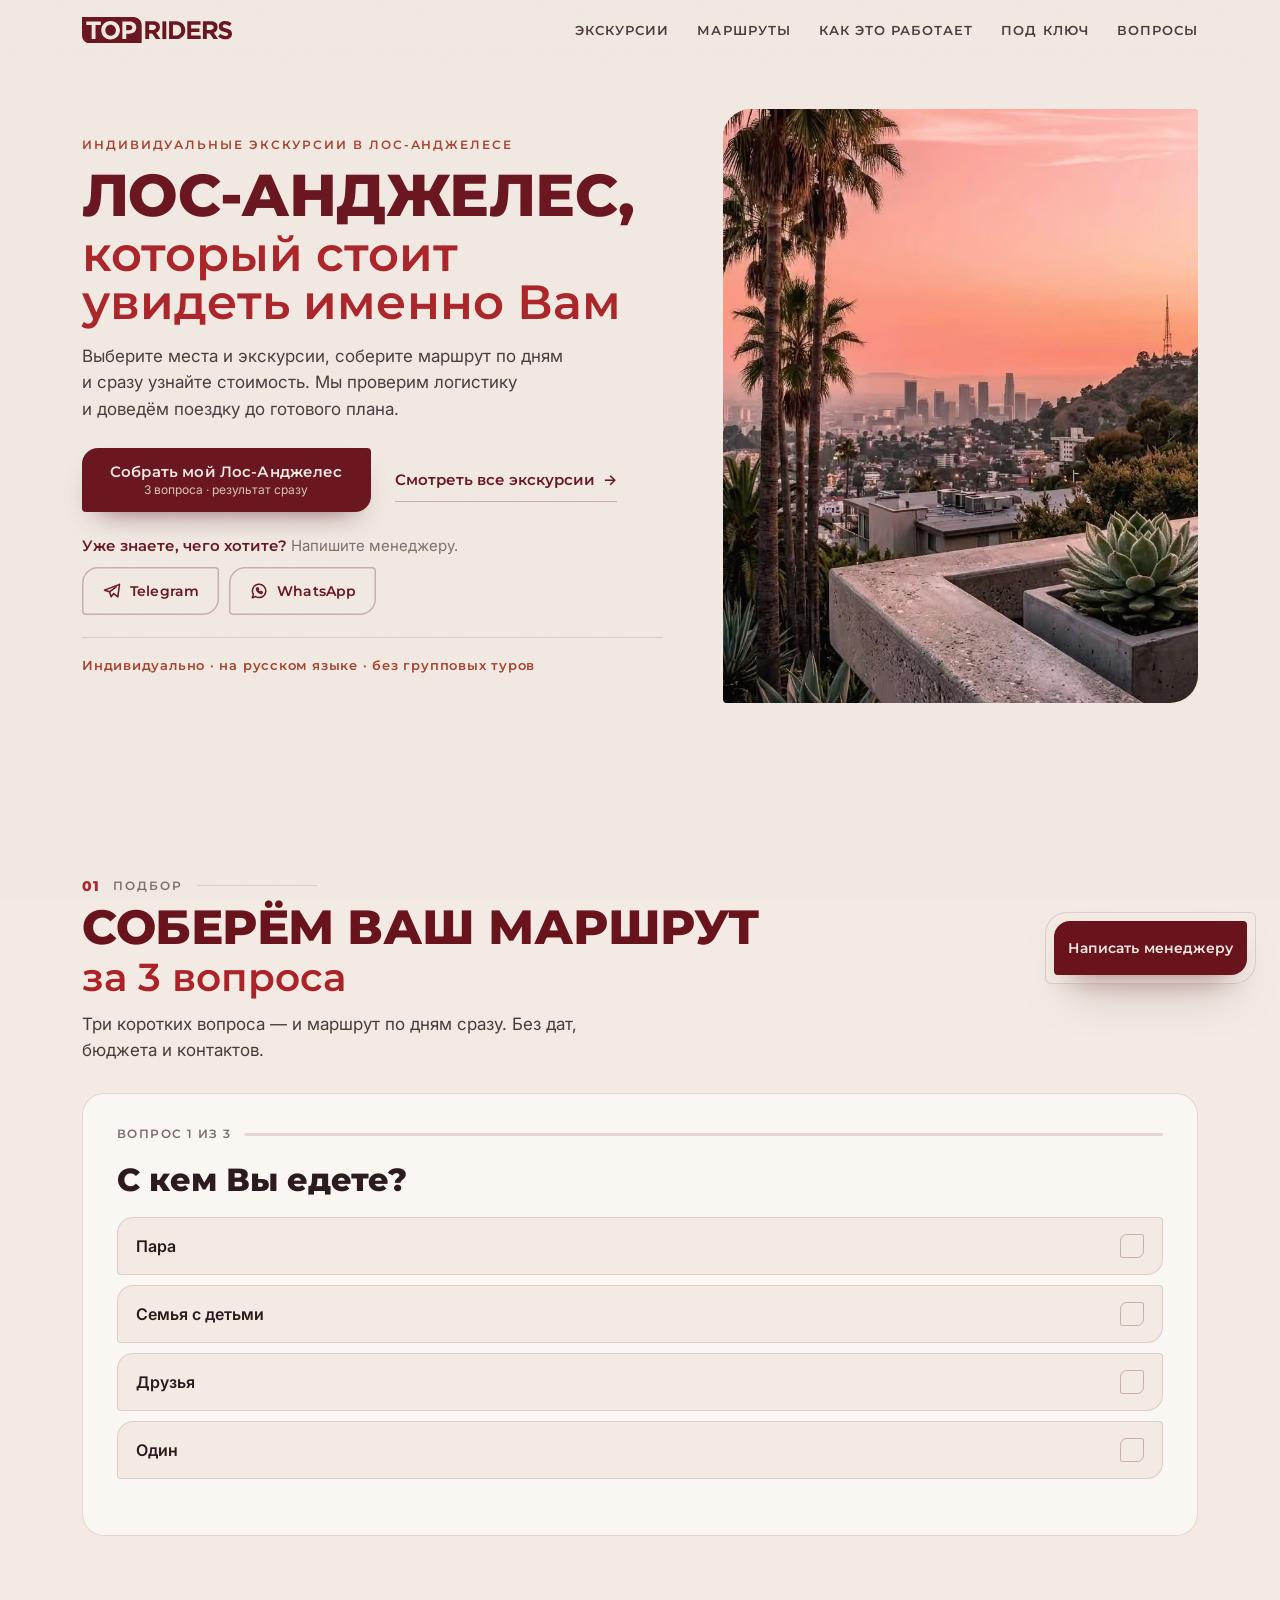
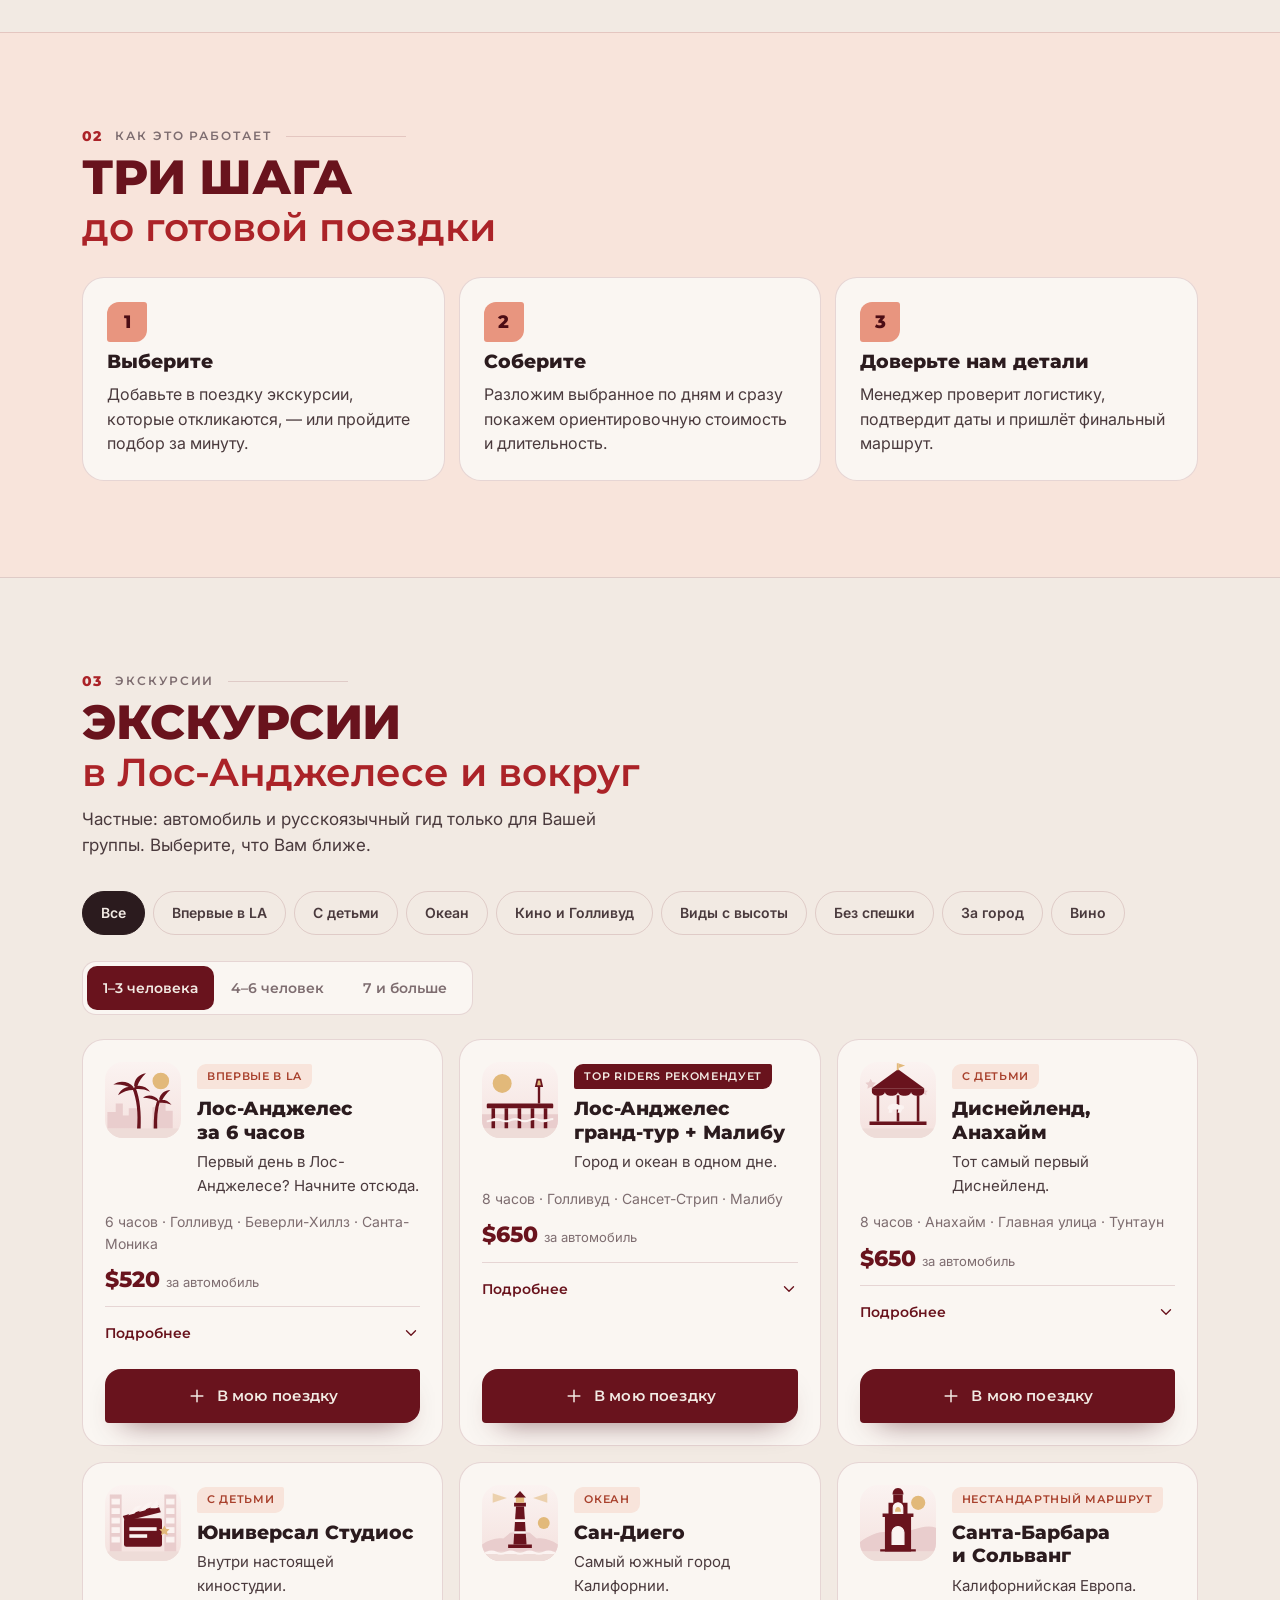
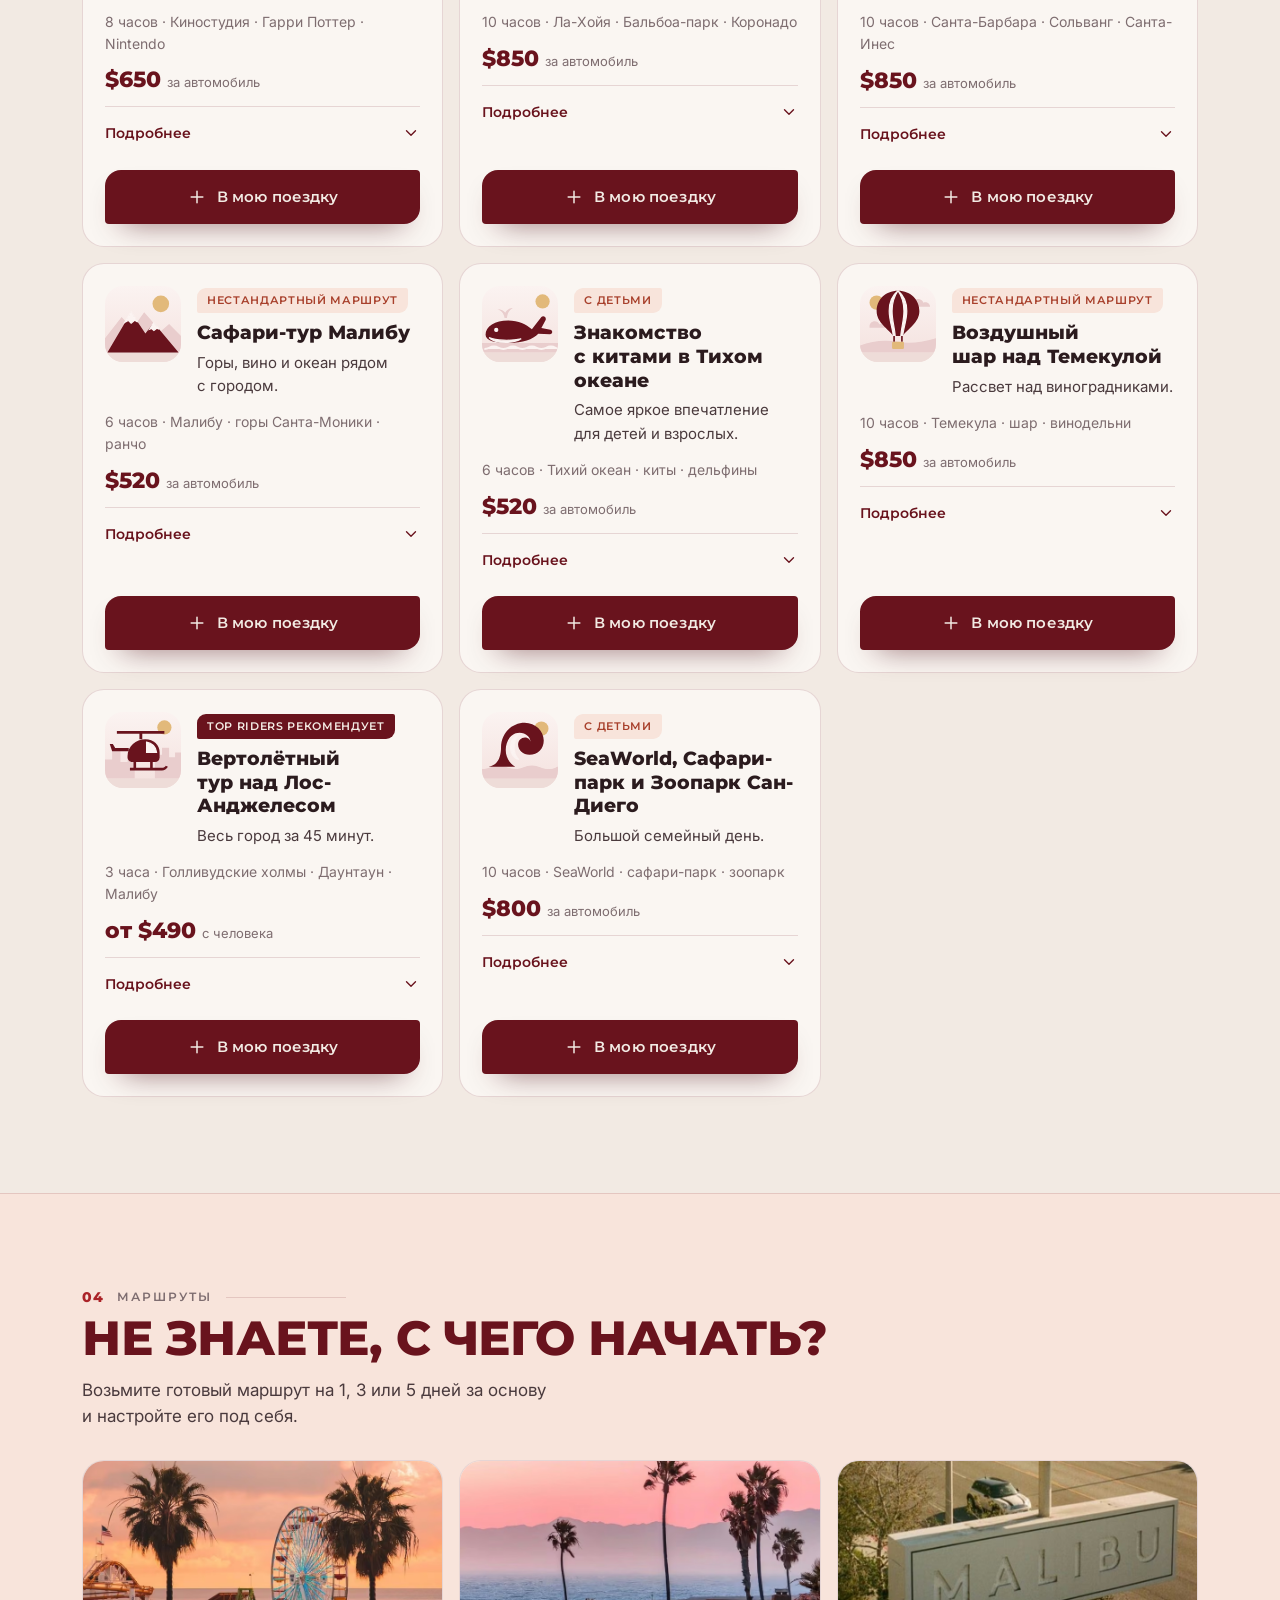
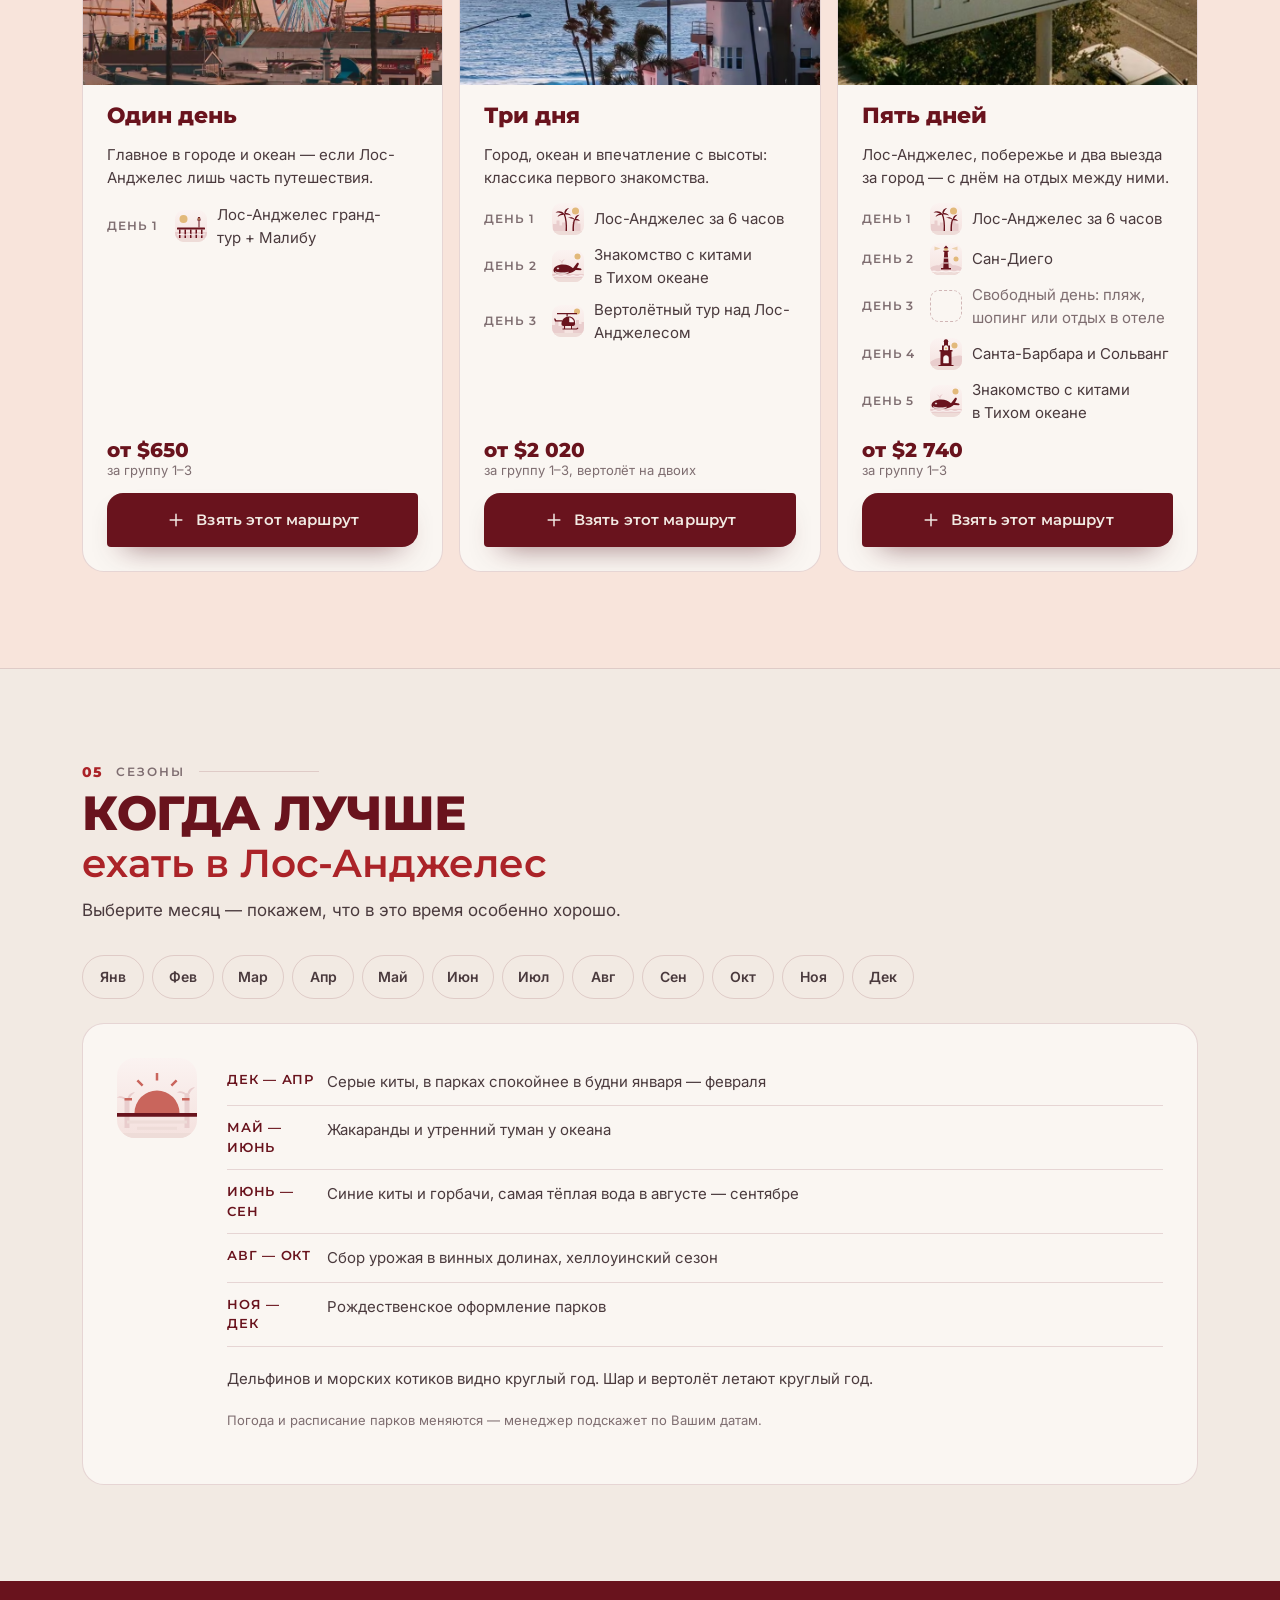
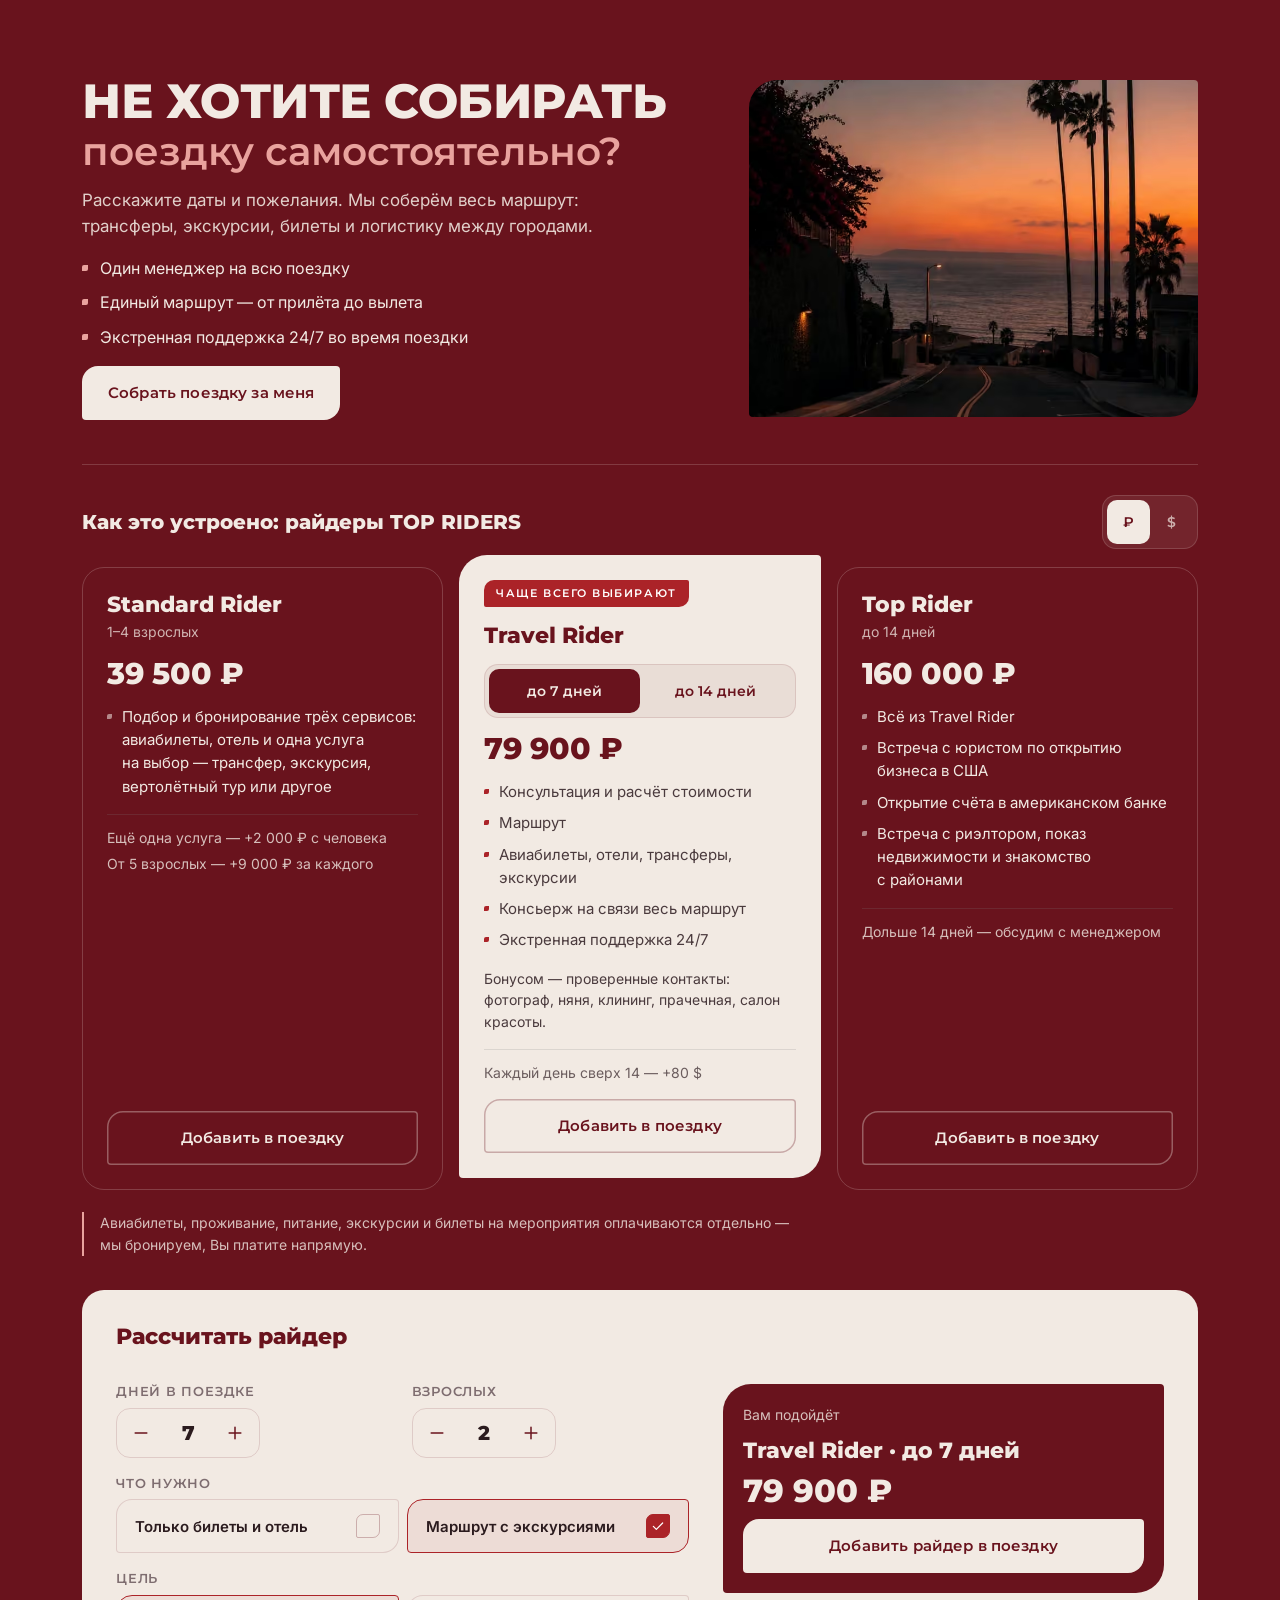
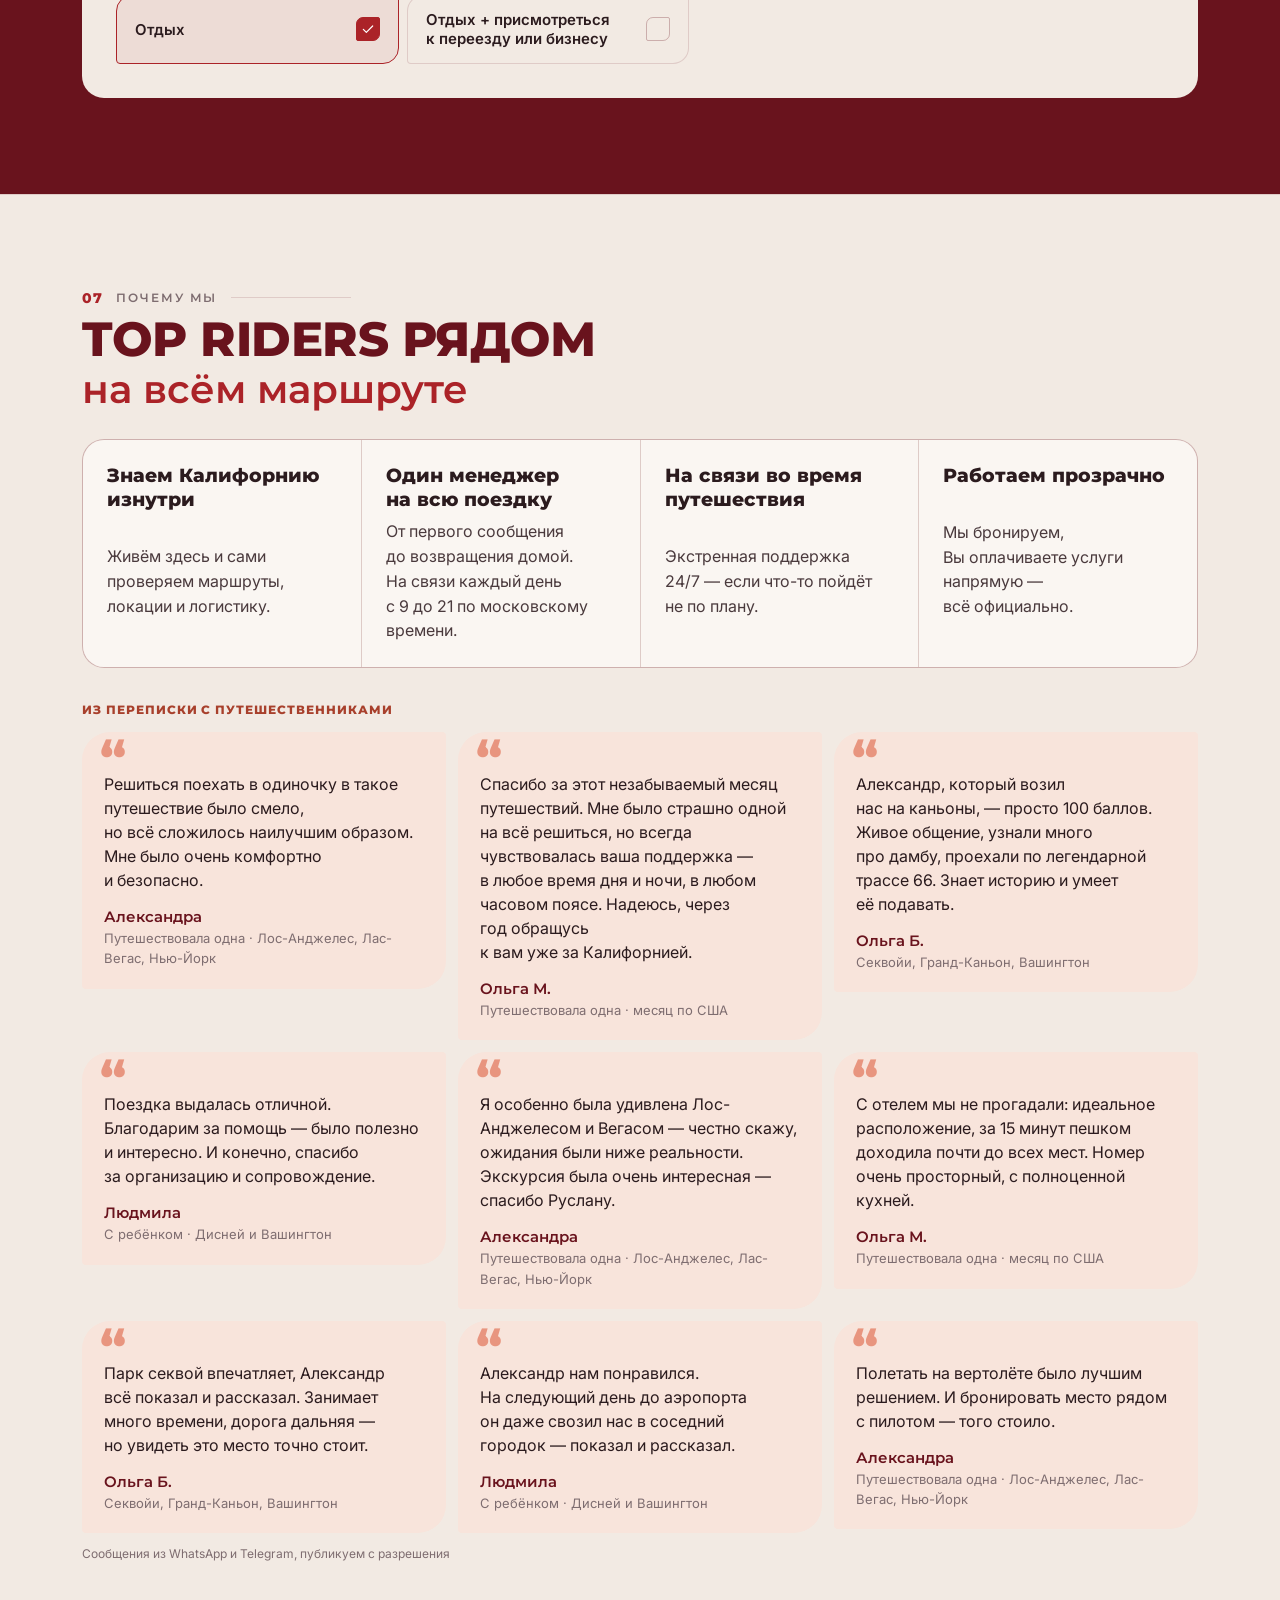
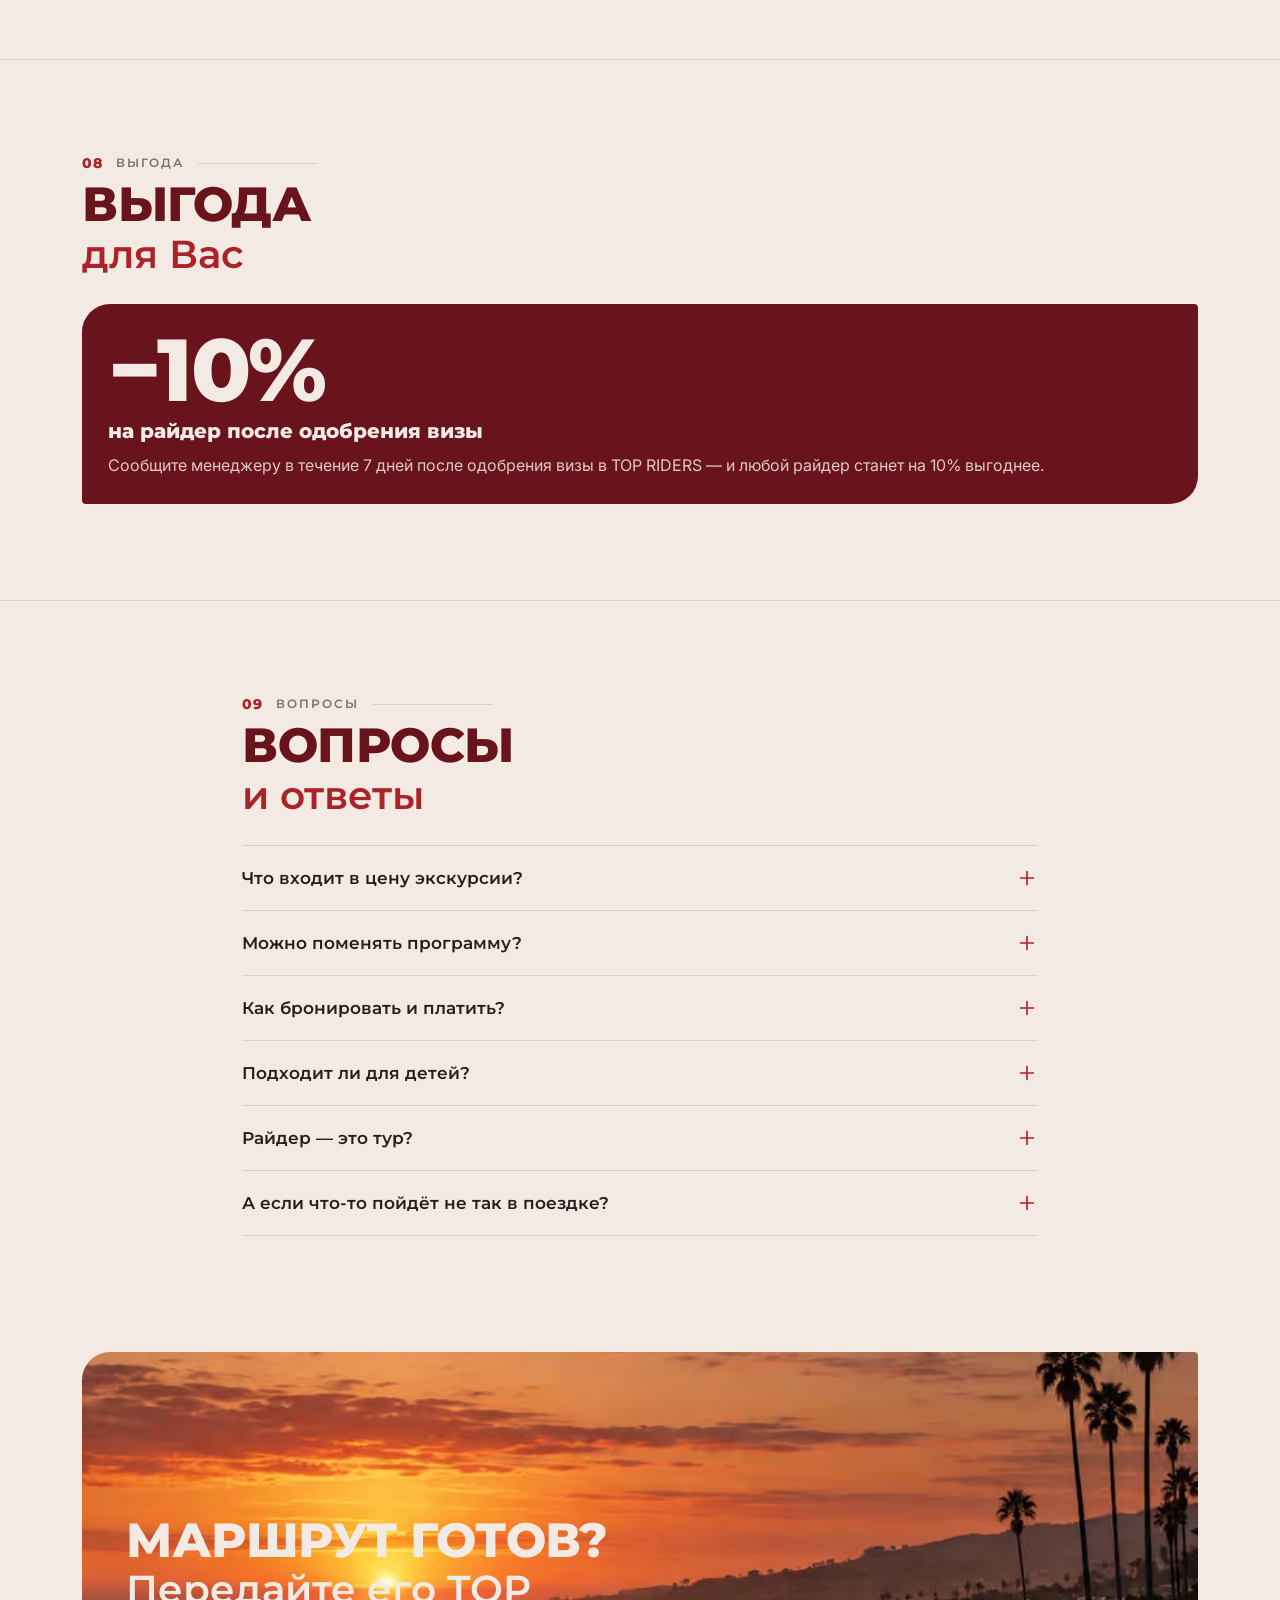
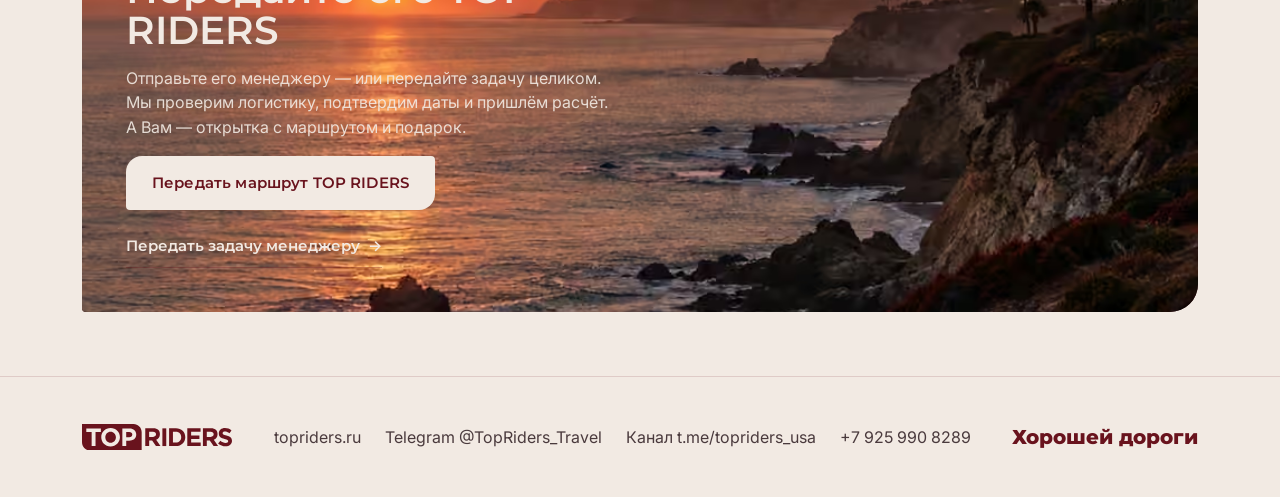
==== commit 836e2ef6: "LA: Russian typography — no hanging prepositions, non-breaking spaces before dashes and after number" ====
--- a/la/index.html
+++ b/la/index.html
@@ -3,7 +3,7 @@
 <head>
   <meta charset="utf-8">
   <meta name="viewport" content="width=device-width, initial-scale=1, viewport-fit=cover">
-  <title>Индивидуальные экскурсии в Лос-Анджелесе на русском — TOP RIDERS</title>
+  <title>Индивидуальные экскурсии в Лос-Анджелесе на русском — TOP RIDERS</title>
   <meta name="description" content="Индивидуальные экскурсии по Лос-Анджелесу с русскоязычным гидом: соберите маршрут по дням, сразу узнайте стоимость и отправьте план менеджеру TOP RIDERS.">
   <meta name="theme-color" content="#F2EAE3" media="(prefers-color-scheme: light)">
   <meta name="theme-color" content="#1C0F12" media="(prefers-color-scheme: dark)">
@@ -20,11 +20,11 @@
   <link rel="preconnect" href="https://fonts.gstatic.com" crossorigin>
   <link rel="stylesheet" href="https://fonts.googleapis.com/css2?family=Inter:wght@400;600&family=Montserrat:wght@600;800&display=swap">
   <link rel="preload" as="image" href="assets/photos/hero.avif" type="image/avif">
-  <link rel="stylesheet" href="assets/css/la.css?v=17">
-  <script type="module" src="assets/js/app.js?v=17"></script>
+  <link rel="stylesheet" href="assets/css/la.css?v=18">
+  <script type="module" src="assets/js/app.js?v=18"></script>
 </head>
 <body>
-  <a class="skip" href="#quiz">К подбору поездки</a>
+  <a class="skip" href="#quiz">К подбору поездки</a>
 
   <header class="top">
     <div class="wrap top__in">
@@ -32,12 +32,12 @@
       <nav class="top__nav" aria-label="Разделы">
         <a href="#catalog">Экскурсии</a>
         <a href="#routes">Маршруты</a>
-        <a href="#how">Как это работает</a>
-        <a href="#riders">Под ключ</a>
+        <a href="#how">Как это работает</a>
+        <a href="#riders">Под ключ</a>
         <a href="#faq">Вопросы</a>
       </nav>
       <button class="trip-btn" type="button" data-open-plan-top aria-label="Моя поездка" hidden>
-        <span class="trip-btn__icon" data-ui="trip"></span><span class="trip-btn__label">Моя поездка</span><span class="trip-btn__n" data-trip-count hidden></span>
+        <span class="trip-btn__icon" data-ui="trip"></span><span class="trip-btn__label">Моя поездка</span><span class="trip-btn__n" data-trip-count hidden></span>
       </button>
     </div>
   </header>
@@ -46,21 +46,21 @@
     <section class="hero" id="hero">
       <div class="wrap hero__grid">
         <div class="hero__text">
-          <h1 class="overline" data-t="hero.seoTitle">Индивидуальные экскурсии в Лос-Анджелесе</h1>
+          <h1 class="overline" data-t="hero.seoTitle">Индивидуальные экскурсии в Лос-Анджелесе</h1>
           <p class="h1"><b data-t="hero.displayBold">Лос-Анджелес,</b> <span data-t="hero.displayLight">который стоит увидеть именно Вам</span></p>
-          <p class="hero__lead" data-t="hero.lead">Выберите места и экскурсии, соберите маршрут по дням и сразу узнайте стоимость. Мы проверим логистику и доведём поездку до готового плана.</p>
+          <p class="hero__lead" data-t="hero.lead">Выберите места и экскурсии, соберите маршрут по дням и сразу узнайте стоимость. Мы проверим логистику и доведём поездку до готового плана.</p>
           <div class="hero__actions">
-            <a class="btn btn--main btn--cta" href="#quiz" data-start><span data-t="hero.cta">Собрать мой Лос-Анджелес</span><small data-t="hero.ctaSub">3 вопроса · результат сразу</small></a>
-            <a class="link-arrow" href="#catalog"><span data-t="hero.link">Смотреть все экскурсии</span></a>
+            <a class="btn btn--main btn--cta" href="#quiz" data-start><span data-t="hero.cta">Собрать мой Лос-Анджелес</span><small data-t="hero.ctaSub">3 вопроса · результат сразу</small></a>
+            <a class="link-arrow" href="#catalog"><span data-t="hero.link">Смотреть все экскурсии</span></a>
           </div>
           <div class="hero__direct">
-            <p><b data-t="hero.directTitle">Уже знаете, чего хотите?</b> <span data-t="hero.directText">Напишите менеджеру.</span></p>
+            <p><b data-t="hero.directTitle">Уже знаете, чего хотите?</b> <span data-t="hero.directText">Напишите менеджеру.</span></p>
             <div class="hero__direct-btns">
               <button class="btn btn--ghost" type="button" data-quick="tg"><span data-ui="telegram"></span><span>Telegram</span></button>
               <button class="btn btn--ghost" type="button" data-quick="wa"><span data-ui="whatsapp"></span><span>WhatsApp</span></button>
             </div>
           </div>
-          <p class="hero__tagline" data-t="hero.tagline">Индивидуально · на русском языке · без групповых туров</p>
+          <p class="hero__tagline" data-t="hero.tagline">Индивидуально · на русском языке · без групповых туров</p>
         </div>
         <figure class="hero__photo shape">
           <picture>
@@ -82,7 +82,7 @@
     <section class="section section--soft" id="how" aria-labelledby="how-h">
       <div class="wrap">
         <div class="sec-head" data-head="how"></div>
-        <div data-how><!--prerender:how--><ol class="steps"><li class="step"><span class="step__n">1</span><h3 class="h3">Выберите</h3><p>Добавьте в поездку экскурсии, которые откликаются, — или пройдите подбор за минуту.</p></li><li class="step"><span class="step__n">2</span><h3 class="h3">Соберите</h3><p>Разложим выбранное по дням и сразу покажем ориентировочную стоимость и длительность.</p></li><li class="step"><span class="step__n">3</span><h3 class="h3">Доверьте нам детали</h3><p>Менеджер проверит логистику, подтвердит даты и пришлёт финальный маршрут.</p></li></ol><!--/prerender:how--></div>
+        <div data-how><!--prerender:how--><ol class="steps"><li class="step"><span class="step__n">1</span><h3 class="h3">Выберите</h3><p>Добавьте в поездку экскурсии, которые откликаются, — или пройдите подбор за минуту.</p></li><li class="step"><span class="step__n">2</span><h3 class="h3">Соберите</h3><p>Разложим выбранное по дням и сразу покажем ориентировочную стоимость и длительность.</p></li><li class="step"><span class="step__n">3</span><h3 class="h3">Доверьте нам детали</h3><p>Менеджер проверит логистику, подтвердит даты и пришлёт финальный маршрут.</p></li></ol><!--/prerender:how--></div>
       </div>
     </section>
 
@@ -95,14 +95,14 @@
             <div class="seg" role="radiogroup" aria-label="Размер группы" data-groupseg></div>
           </div>
         </div>
-        <div class="grid" data-grid><!--prerender:catalog--><article class="card " data-card="la6"> <div class="card__head"> <span class="card__art"><span class="tile "><svg viewBox="0 0 64 64" aria-hidden="true"> <path class="b" d="M2 56V42h7v-7h6v10h5v-6h7v17Zm38 0V38h6v-5h5v8h6v15Z"/> <circle class="c" cx="47" cy="16" r="7"/> <rect class="g" x="0" y="56" width="64" height="8"/> <path class="a" d="M27 56c1-13 0-24-4-34l2.6-1c4 10 5 22 4.4 35Z"/> <path class="a" d="M24 21c-4-5-12-6-17-2 6-.5 11 .5 15.5 3.5ZM24.5 20.5c0-6 4-10 10-11-3.5 3-6 7-7.5 11.5ZM24 21c-6-1-11 2-13 7 4-3 8.5-4.5 12.5-4.5ZM25 20.5c5-1.5 10 0 13 4.5-4.5-2-9-2.5-12.5-2Z"/> <path class="a" d="M41 56c0-9 .5-17 3-24l2.4.8c-2.3 7-2.7 14.5-2.4 23.2Z"/> <path class="a" d="M45 32c-3-4-9-5-13-2 4.5 0 8.5 1 12 3ZM45.5 31.5c1-5 5-8 9.5-8-3 2.5-5.5 5.5-7 9ZM45.5 32c4-1 8 .5 10.5 4-3.5-1.5-7-2-10-1.6Z"/></svg></span></span> <div class="card__titles"> <span class="badge badge--first">Впервые в LA</span> <h3 class="h3">Лос-Анджелес за 6 часов</h3> <p class="card__hook">Первый день в Лос-Анджелесе? Начните отсюда.</p> </div> </div> <p class="card__meta">6 часов · Голливуд · Беверли-Хиллз · Санта-Моника</p> <div class="card__price">$520 <small>за автомобиль</small></div> <details class="more"> <summary>Подробнее <svg viewBox="0 0 24 24" fill="none" stroke="currentColor" stroke-width="1.8" stroke-linecap="round" stroke-linejoin="round" aria-hidden="true" ><path d="m6 9 6 6 6-6"/></svg></summary> <p class="card__lead">Голливуд, Беверли-Хиллз и океан за один день — без попытки увидеть весь город сразу.</p> <p class="more__price">Автомобиль с гидом · до 3 гостей · ≈ $173 с человека, если поедете втроём</p> <div class="more__grid"> <div class="fit"><b>Подойдёт, если</b><ul><li>Вы впервые в городе</li><li>хочется увидеть главное за один день</li><li>любите красивые виды</li></ul></div> <div class="fit fit--no"><b>Не рекомендуем, если</b><ul><li>Вы уже хорошо знаете Лос-Анджелес</li></ul></div> <div class="fit"><b>Программа</b><ul><li>Аллея славы и театр Долби</li><li>Обсерватория Гриффита с видом на город</li><li>Даунтаун, мэрия, улица Ольвера</li><li>Беверли-Хиллз и Родео-драйв</li><li>Санта-Моника и Третья улица</li></ul></div> </div> <p class="term">По желанию — на ретро-автомобиле, +60 $ в час.</p> <p class="when"><b>Когда лучше:</b> Круглый год. В мае — июне город в цветущих жакарандах.</p> <button class="link-arrow more__map" type="button" data-map-ex="la6">Показать на карте</button> </details> <div class="card__foot"><button class="btn btn--main add " type="button" data-add="la6" aria-pressed="false"> <svg viewBox="0 0 24 24" fill="none" stroke="currentColor" stroke-width="1.8" stroke-linecap="round" stroke-linejoin="round" aria-hidden="true" ><path d="M12 5v14M5 12h14"/></svg><span>В мою поездку</span></button></div> </article><article class="card " data-card="lagrand"> <div class="card__head"> <span class="card__art"><span class="tile "><svg viewBox="0 0 64 64" aria-hidden="true"> <circle class="c" cx="17" cy="18" r="8"/> <path class="b" d="M0 44h64v12H0Z"/> <rect class="a" x="4" y="35" width="56" height="4" rx="1"/> <path class="a" d="M8 39h3v17H8Zm11 0h3v17h-3Zm11 0h3v17h-3Zm11 0h3v17h-3Zm11 0h3v17h-3Z"/> <path class="a" d="M47 35V20h2v15Z"/> <path class="a" d="M44.5 21h7l-1.6-7h-3.8Z"/> <path class="c" d="M46.4 19.5h3.2l-.8-4h-1.6Z"/> <rect class="g" x="0" y="56" width="64" height="8"/> <path class="h" d="M4 50c4 0 4-2 8-2s4 2 8 2 4-2 8-2 4 2 8 2 4-2 8-2 4 2 8 2 4-2 8-2" fill="none" stroke-width="1.6"/></svg></span></span> <div class="card__titles"> <span class="badge badge--recommend">TOP RIDERS рекомендует</span> <h3 class="h3">Лос-Анджелес гранд-тур + Малибу</h3> <p class="card__hook">Город и океан в одном дне.</p> </div> </div> <p class="card__meta">8 часов · Голливуд · Сансет-Стрип · Малибу</p> <div class="card__price">$650 <small>за автомобиль</small></div> <details class="more"> <summary>Подробнее <svg viewBox="0 0 24 24" fill="none" stroke="currentColor" stroke-width="1.8" stroke-linecap="round" stroke-linejoin="round" aria-hidden="true" ><path d="m6 9 6 6 6-6"/></svg></summary> <p class="card__lead">Вся классика Лос-Анджелеса, а потом — побережье Малибу и пирс на закате.</p> <p class="more__price">Автомобиль с гидом · до 3 гостей · ≈ $217 с человека, если поедете втроём</p> <div class="more__grid"> <div class="fit"><b>Подойдёт, если</b><ul><li>Вы впервые в городе и хотите увидеть больше</li><li>любите океан</li><li>готовы к насыщенному дню</li></ul></div> <div class="fit fit--no"><b>Не рекомендуем, если</b><ul><li>хочется минимум времени в машине</li></ul></div> <div class="fit"><b>Программа</b><ul><li>Вся программа 6-часового тура</li><li>Сансет-Стрип</li><li>Сад Lake Shrine в Пасифик-Палисейдс</li><li>Смотровая у университета Пеппердайн</li><li>Пирс Малибу</li></ul></div> </div> <p class="when"><b>Когда лучше:</b> Август — сентябрь — самая тёплая вода. В мае — июне утром у океана бывает туман, к обеду обычно проясняется.</p> <button class="link-arrow more__map" type="button" data-map-ex="lagrand">Показать на карте</button> </details> <div class="card__foot"><button class="btn btn--main add " type="button" data-add="lagrand" aria-pressed="false"> <svg viewBox="0 0 24 24" fill="none" stroke="currentColor" stroke-width="1.8" stroke-linecap="round" stroke-linejoin="round" aria-hidden="true" ><path d="M12 5v14M5 12h14"/></svg><span>В мою поездку</span></button></div> </article><article class="card " data-card="disney"> <div class="card__head"> <span class="card__art"><span class="tile "><svg viewBox="0 0 64 64" aria-hidden="true"> <path class="b" d="M9 14l1.5 3 3 .5-2.2 2 .5 3-2.8-1.4-2.8 1.4.5-3-2.2-2 3-.5ZM54 22l1 2 2.2.3-1.6 1.5.4 2.2-2-1-2 1 .4-2.2-1.6-1.5 2.2-.3Z"/> <rect class="g" x="0" y="56" width="64" height="8"/> <path class="a" d="M32 6 10 22h44Z"/> <path class="c" d="M31 1h1.6v6H31Z"/><path class="c" d="M32.6 1.2 38 3l-5.4 2Z"/> <path class="a" d="M10 22h44v3c0 2-2.5 3.5-5.5 3.5S43 27 43 25c0 2-2.5 3.5-5.5 3.5S32 27 32 25c0 2-2.5 3.5-5.5 3.5S21 27 21 25c0 2-2.5 3.5-5.5 3.5S10 27 10 25Z"/> <path class="a" d="M14 28h2.2v22H14Zm16.9 0h2.2v22h-2.2Zm16.9 0H50v22h-2.2Z"/> <path class="a" d="M8 50h48v3H8Z"/> <path class="h" d="M24 38c1.5-2.5 6-3 8.5-1.5l3 .5c1 0 1.5 1 1 2l-1 .2-1.6 3h-1.6l.6-2.6h-5.8l-.8 2.6h-1.6l.4-2.8c-1 .2-1.6-.2-1.1-1.4Z"/></svg></span></span> <div class="card__titles"> <span class="badge badge--kids">С детьми</span> <h3 class="h3">Диснейленд, Анахайм</h3> <p class="card__hook">Тот самый первый Диснейленд.</p> </div> </div> <p class="card__meta">8 часов · Анахайм · Главная улица · Тунтаун</p> <div class="card__price">$650 <small>за автомобиль</small></div> <details class="more"> <summary>Подробнее <svg viewBox="0 0 24 24" fill="none" stroke="currentColor" stroke-width="1.8" stroke-linecap="round" stroke-linejoin="round" aria-hidden="true" ><path d="m6 9 6 6 6-6"/></svg></summary> <p class="card__lead">Мы берём на себя дорогу и маршрут по парку, Вы — только впечатления.</p> <p class="more__price">Автомобиль с гидом · до 3 гостей · ≈ $217 с человека, если поедете втроём</p> <div class="more__grid"> <div class="fit"><b>Подойдёт, если</b><ul><li>Вы путешествуете с детьми</li><li>хочется провести в парке весь день</li><li>важно не тратить время на очереди и дорогу</li></ul></div> <div class="fit fit--no"><b>Не рекомендуем, если</b><ul><li>не любите людные места</li></ul></div> <div class="fit"><b>Программа</b><ul><li>Главная улица</li><li>Страна фантазий</li><li>Страна будущего</li><li>Приключения и Новый Орлеан</li><li>Тунтаун</li></ul></div> </div> <p class="term">Билеты в парк оплачиваются отдельно.</p> <p class="when"><b>Когда лучше:</b> Спокойнее в будни января — февраля (кроме праздничных выходных) и в сентябре. С середины ноября — рождественское оформление, в сентябре — октябре — хеллоуинский сезон.</p> <button class="link-arrow more__map" type="button" data-map-ex="disney">Показать на карте</button> </details> <div class="card__foot"><button class="btn btn--main add " type="button" data-add="disney" aria-pressed="false"> <svg viewBox="0 0 24 24" fill="none" stroke="currentColor" stroke-width="1.8" stroke-linecap="round" stroke-linejoin="round" aria-hidden="true" ><path d="M12 5v14M5 12h14"/></svg><span>В мою поездку</span></button></div> </article><article class="card " data-card="universal"> <div class="card__head"> <span class="card__art"><span class="tile "><svg viewBox="0 0 64 64" aria-hidden="true"> <path class="b" d="M4 8h10v48H4Zm46 0h10v48H50Z"/> <path class="h" d="M6 12h6v4H6Zm0 8h6v4H6Zm0 8h6v4H6Zm0 8h6v4H6Zm0 8h6v4H6Zm46-32h6v4h-6Zm0 8h6v4h-6Zm0 8h6v4h-6Zm0 8h6v4h-6Zm0 8h6v4h-6Z"/> <rect class="g" x="0" y="56" width="64" height="8"/> <rect class="a" x="16" y="28" width="32" height="24" rx="2"/> <path class="a" d="m15 26 30-9 2 6-30 7.5Z"/> <path class="h" d="m21 24.5 5-5.8 3.6-1-5 5.8Zm9-2.7 5-5.8 3.6-1-5 5.8Zm9-2.7 4.6-5.3 1.4 4.6-2.4.7Z"/> <path class="h" d="M21 36h22v2H21Zm0 6h14v2H21Z"/> <path class="c" d="M50 34l1.4 2.8 3 .4-2.2 2.1.6 3-2.8-1.5-2.8 1.5.6-3-2.2-2.1 3-.4Z"/></svg></span></span> <div class="card__titles"> <span class="badge badge--kids">С детьми</span> <h3 class="h3">Юниверсал Студиос</h3> <p class="card__hook">Внутри настоящей киностудии.</p> </div> </div> <p class="card__meta">8 часов · Киностудия · Гарри Поттер · Nintendo</p> <div class="card__price">$650 <small>за автомобиль</small></div> <details class="more"> <summary>Подробнее <svg viewBox="0 0 24 24" fill="none" stroke="currentColor" stroke-width="1.8" stroke-linecap="round" stroke-linejoin="round" aria-hidden="true" ><path d="m6 9 6 6 6-6"/></svg></summary> <p class="card__lead">Съёмочные площадки, мир Гарри Поттера и Super Nintendo World — для детей и взрослых.</p> <p class="more__price">Автомобиль с гидом · до 3 гостей · ≈ $217 с человека, если поедете втроём</p> <div class="more__grid"> <div class="fit"><b>Подойдёт, если</b><ul><li>любите кино</li><li>путешествуете с детьми или подростками</li><li>хочется аттракционов</li></ul></div> <div class="fit fit--no"><b>Не рекомендуем, если</b><ul><li>ищете спокойный день</li></ul></div> <div class="fit"><b>Программа</b><ul><li>Экскурсия по действующей киностудии</li><li>Мир Гарри Поттера</li><li>Super Nintendo World</li><li>Парк Юрского периода</li><li>«Трансформеры» и шоу WaterWorld</li></ul></div> </div> <p class="term">Билеты в парк оплачиваются отдельно.</p> <p class="when"><b>Когда лучше:</b> Спокойнее в будни января — февраля и в сентябре. Halloween Horror Nights (сентябрь — октябрь) — вечерняя программа для взрослых, детям до 13 лет её не рекомендуют.</p> <button class="link-arrow more__map" type="button" data-map-ex="universal">Показать на карте</button> </details> <div class="card__foot"><button class="btn btn--main add " type="button" data-add="universal" aria-pressed="false"> <svg viewBox="0 0 24 24" fill="none" stroke="currentColor" stroke-width="1.8" stroke-linecap="round" stroke-linejoin="round" aria-hidden="true" ><path d="M12 5v14M5 12h14"/></svg><span>В мою поездку</span></button></div> </article><article class="card " data-card="sandiego"> <div class="card__head"> <span class="card__art"><span class="tile "><svg viewBox="0 0 64 64" aria-hidden="true"> <circle class="c" cx="52" cy="32" r="5"/> <path class="b" d="M0 50c6-4 12-6 18-5l6-5h16l6 5c6-1 12 1 18 5v14H0Z"/> <rect class="g" x="0" y="56" width="64" height="8"/> <path class="a" d="M26.5 50 28.6 18h6.8l2.1 32Z"/> <path class="h" d="M27.6 30h8.8M27 40h10" fill="none" stroke-width="2.2"/> <path class="a" d="M27 15h10v3H27Z"/> <path class="c" d="M28.5 10h7v5h-7Z"/> <path class="a" d="M27 10.5 32 5l5 5.5Z"/> <path class="c" d="M21 11 9 7v8Zm22 0 12-4v8Z" opacity=".55"/> <path class="a" d="M22 50h20v3H22Z"/> <path class="h" d="M0 58c4 0 4-2 8-2s4 2 8 2 4-2 8-2 4 2 8 2 4-2 8-2 4 2 8 2 4-2 8-2 4 2 8 2" fill="none" stroke-width="1.6"/></svg></span></span> <div class="card__titles"> <span class="badge badge--ocean">Океан</span> <h3 class="h3">Сан-Диего</h3> <p class="card__hook">Самый южный город Калифорнии.</p> </div> </div> <p class="card__meta">10 часов · Ла-Хойя · Бальбоа-парк · Коронадо</p> <div class="card__price">$850 <small>за автомобиль</small></div> <details class="more"> <summary>Подробнее <svg viewBox="0 0 24 24" fill="none" stroke="currentColor" stroke-width="1.8" stroke-linecap="round" stroke-linejoin="round" aria-hidden="true" ><path d="m6 9 6 6 6-6"/></svg></summary> <p class="card__lead">Морские котики Ла-Хойи, мексиканский колорит Старого города и остров Коронадо.</p> <p class="more__price">Автомобиль с гидом · до 3 гостей · ≈ $283 с человека, если поедете втроём</p> <div class="more__grid"> <div class="fit"><b>Подойдёт, если</b><ul><li>любите океан и животных</li><li>хочется увидеть другой город</li><li>готовы к длинному дню</li></ul></div> <div class="fit fit--no"><b>Не рекомендуем, если</b><ul><li>у Вас всего 1–2 дня в Лос-Анджелесе</li></ul></div> <div class="fit"><b>Программа</b><ul><li>Ла-Хойя с морскими котиками</li><li>Бальбоа-парк</li><li>Старый город с мексиканским колоритом</li><li>Набережная и авианосец «Мидуэй»</li><li>Остров Коронадо и отель Del Coronado</li></ul></div> </div> <p class="when"><b>Когда лучше:</b> Круглый год. Морских котиков видно в любой сезон.</p> <button class="link-arrow more__map" type="button" data-map-ex="sandiego">Показать на карте</button> </details> <div class="card__foot"><button class="btn btn--main add " type="button" data-add="sandiego" aria-pressed="false"> <svg viewBox="0 0 24 24" fill="none" stroke="currentColor" stroke-width="1.8" stroke-linecap="round" stroke-linejoin="round" aria-hidden="true" ><path d="M12 5v14M5 12h14"/></svg><span>В мою поездку</span></button></div> </article><article class="card " data-card="santabarbara"> <div class="card__head"> <span class="card__art"><span class="tile "><svg viewBox="0 0 64 64" aria-hidden="true"> <circle class="c" cx="49" cy="15" r="6"/> <path class="b" d="M0 48c10-8 20-10 30-8s22-8 34-4v20H0Z"/> <rect class="g" x="0" y="56" width="64" height="8"/> <path class="a" d="M21 56V26h22v30Z"/> <path class="a" d="M19 24h26v3H19Zm5-9h16v9H24Zm4-7h8v7h-8Z"/> <path class="a" d="M32 2.5c3.2 0 4.6 2.6 4.6 5.5h-9.2c0-2.9 1.4-5.5 4.6-5.5Z"/> <path class="h" d="M28 24v-5a4 4 0 0 1 8 0v5Zm-1 26V40a5 5 0 0 1 10 0v10Z"/> <path class="c" d="M29.5 22.5c0-2.6 1-4 2.5-4s2.5 1.4 2.5 4Z"/> <path class="a" d="M17 54h30v2H17Z"/></svg></span></span> <div class="card__titles"> <span class="badge badge--unusual">Нестандартный маршрут</span> <h3 class="h3">Санта-Барбара и Сольванг</h3> <p class="card__hook">Калифорнийская Европа.</p> </div> </div> <p class="card__meta">10 часов · Санта-Барбара · Сольванг · Санта-Инес</p> <div class="card__price">$850 <small>за автомобиль</small></div> <details class="more"> <summary>Подробнее <svg viewBox="0 0 24 24" fill="none" stroke="currentColor" stroke-width="1.8" stroke-linecap="round" stroke-linejoin="round" aria-hidden="true" ><path d="m6 9 6 6 6-6"/></svg></summary> <p class="card__lead">Испанская архитектура, датский городок Сольванг и дегустация в винной долине.</p> <p class="more__price">Автомобиль с гидом · до 3 гостей · ≈ $283 с человека, если поедете втроём</p> <div class="more__grid"> <div class="fit"><b>Подойдёт, если</b><ul><li>любите архитектуру и вино</li><li>хочется спокойного дня за городом</li><li>едете вдвоём</li></ul></div> <div class="fit fit--no"><b>Не рекомендуем, если</b><ul><li>путешествуете с маленькими детьми</li></ul></div> <div class="fit"><b>Программа</b><ul><li>Монтесито</li><li>Причал Стирнс-Уорф</li><li>Миссия Санта-Барбары</li><li>Здание суда со смотровой башней</li><li>Датский городок Сольванг</li><li>Дегустация в винодельнях долины Санта-Инес</li></ul></div> </div> <p class="when"><b>Когда лучше:</b> Август — октябрь — сбор урожая, самое красивое время в долинах.</p> <button class="link-arrow more__map" type="button" data-map-ex="santabarbara">Показать на карте</button> </details> <div class="card__foot"><button class="btn btn--main add " type="button" data-add="santabarbara" aria-pressed="false"> <svg viewBox="0 0 24 24" fill="none" stroke="currentColor" stroke-width="1.8" stroke-linecap="round" stroke-linejoin="round" aria-hidden="true" ><path d="M12 5v14M5 12h14"/></svg><span>В мою поездку</span></button></div> </article><article class="card " data-card="safari"> <div class="card__head"> <span class="card__art"><span class="tile "><svg viewBox="0 0 64 64" aria-hidden="true"> <circle class="c" cx="47" cy="15" r="7"/> <path class="b" d="M0 44 14 26l9 10 10-14 14 16 7-6 10 10v14H0Z"/> <rect class="g" x="0" y="56" width="64" height="8"/> <path class="a" d="M2 56 22 22l12 18 7-9 21 25Z"/> <path class="h" d="m22 22 5.5 8.4-2.5-1.6-3 2.6-2.4-2.4-3 1.6Zm19 9 4.6 5.4-2-.8-2.4 1.8-2-1.6-1.6.6Z"/></svg></span></span> <div class="card__titles"> <span class="badge badge--unusual">Нестандартный маршрут</span> <h3 class="h3">Сафари-тур Малибу</h3> <p class="card__hook">Горы, вино и океан рядом с городом.</p> </div> </div> <p class="card__meta">6 часов · Малибу · горы Санта-Моники · ранчо</p> <div class="card__price">$520 <small>за автомобиль</small></div> <details class="more"> <summary>Подробнее <svg viewBox="0 0 24 24" fill="none" stroke="currentColor" stroke-width="1.8" stroke-linecap="round" stroke-linejoin="round" aria-hidden="true" ><path d="m6 9 6 6 6-6"/></svg></summary> <p class="card__lead">Ранчо в горах Санта-Моники с животными и виноградниками, а потом — пляжи Малибу.</p> <p class="more__price">Автомобиль с гидом · до 3 гостей · ≈ $173 с человека, если поедете втроём</p> <div class="more__grid"> <div class="fit"><b>Подойдёт, если</b><ul><li>хочется природы без долгой дороги</li><li>любите вино</li><li>ищете нетуристический Лос-Анджелес</li></ul></div> <div class="fit"><b>Программа</b><ul><li>Пляжи Малибу</li><li>Сафари на ранчо в горах Санта-Моники</li><li>Виноградники и животные</li><li>Дегустация вин</li></ul></div> </div> <p class="term">Билеты на сафари оплачиваются отдельно, ужин на закате — по желанию.</p> <p class="when"><b>Когда лучше:</b> Август — октябрь — сбор урожая. Летом у океана комфортно.</p> <button class="link-arrow more__map" type="button" data-map-ex="safari">Показать на карте</button> </details> <div class="card__foot"><button class="btn btn--main add " type="button" data-add="safari" aria-pressed="false"> <svg viewBox="0 0 24 24" fill="none" stroke="currentColor" stroke-width="1.8" stroke-linecap="round" stroke-linejoin="round" aria-hidden="true" ><path d="M12 5v14M5 12h14"/></svg><span>В мою поездку</span></button></div> </article><article class="card " data-card="whales"> <div class="card__head"> <span class="card__art"><span class="tile "><svg viewBox="0 0 64 64" aria-hidden="true"> <circle class="c" cx="51" cy="13" r="6"/> <path class="b" d="M0 48h64v8H0Z"/> <rect class="g" x="0" y="56" width="64" height="8"/> <path class="a" d="M3 41c0-7 8-12 19-12 9 0 15 3 20 7.5L50 26c1.8-1.4 4.4.2 3.6 2.6L50 35.4l7.6 1.4c2.2.6 2 3.6-.4 3.8l-9.8-.4C43 45 34 48 23 48 11 48 3 46 3 41Z"/> <path class="h" d="M6 43.5c6 2.4 17 3 27 1-3 2-8 3-13 3-7 0-12-1.6-14-4Z"/> <circle class="h" cx="12" cy="37" r="1.3"/> <path class="b" d="M19 27c-.4-4-3-6.5-6-7.5 2.8-.2 5 1 6.6 3 1.2-2.4 3.4-4 6.4-4-2.8 1.6-4.6 4.4-5 8.5Z"/> <path class="h" d="M2 53c4 0 4-2 8-2s4 2 8 2 4-2 8-2 4 2 8 2 4-2 8-2 4 2 8 2 4-2 8-2 4 2 8 2" fill="none" stroke-width="1.6"/></svg></span></span> <div class="card__titles"> <span class="badge badge--kids">С детьми</span> <h3 class="h3">Знакомство с китами в Тихом океане</h3> <p class="card__hook">Самое яркое впечатление для детей и взрослых.</p> </div> </div> <p class="card__meta">6 часов · Тихий океан · киты · дельфины</p> <div class="card__price">$520 <small>за автомобиль</small></div> <details class="more"> <summary>Подробнее <svg viewBox="0 0 24 24" fill="none" stroke="currentColor" stroke-width="1.8" stroke-linecap="round" stroke-linejoin="round" aria-hidden="true" ><path d="m6 9 6 6 6-6"/></svg></summary> <p class="card__lead">Морская прогулка с китами, дельфинами и котиками — одно из самых ярких впечатлений поездки.</p> <p class="more__price">Автомобиль с гидом · до 3 гостей · ≈ $173 с человека, если поедете втроём</p> <div class="more__grid"> <div class="fit"><b>Подойдёт, если</b><ul><li>путешествуете с детьми</li><li>любите природу</li><li>хочется впечатлений, а не только достопримечательностей</li></ul></div> <div class="fit fit--no"><b>Не рекомендуем, если</b><ul><li>Вас укачивает на воде</li></ul></div> <div class="fit"><b>Программа</b><ul><li>Морская прогулка на комфортном корабле</li><li>Киты</li><li>Дельфины</li><li>Морские котики</li></ul></div> </div> <p class="term">Билеты на круиз оплачиваются отдельно.</p> <p class="when"><b>Когда лучше:</b> Декабрь — апрель — миграция серых китов, июнь — сентябрь — синие киты и горбачи. Дельфинов и котиков видно круглый год.</p> <button class="link-arrow more__map" type="button" data-map-ex="whales">Показать на карте</button> </details> <div class="card__foot"><button class="btn btn--main add " type="button" data-add="whales" aria-pressed="false"> <svg viewBox="0 0 24 24" fill="none" stroke="currentColor" stroke-width="1.8" stroke-linecap="round" stroke-linejoin="round" aria-hidden="true" ><path d="M12 5v14M5 12h14"/></svg><span>В мою поездку</span></button></div> </article><article class="card " data-card="balloon"> <div class="card__head"> <span class="card__art"><span class="tile "><svg viewBox="0 0 64 64" aria-hidden="true"> <circle class="c" cx="14" cy="14" r="6"/> <path class="b" d="M44 16c0-3 2.4-5 5-5 2 0 3.6 1.2 4.4 3 .4-.2 1-.3 1.6-.3 2.2 0 4 1.7 4 3.8H44Zm-36 18c0-2.6 2-4.4 4.4-4.4 1.8 0 3.2 1 3.8 2.6l1.4-.2c2 0 3.4 1.4 3.4 3.2H8Z"/> <path class="b" d="M0 50c10-4 22-5 32-3s22 0 32-3v12H0Z"/> <rect class="g" x="0" y="56" width="64" height="8"/> <path class="a" d="M32 4c-11 0-18 8-18 17 0 10 10 15 14 21h8c4-6 14-11 14-21 0-9-7-17-18-17Z"/> <path class="h" d="M32 4c-5 4-7.4 10-7.4 17 0 8 2.8 14 3.4 21h1.6c-.4-7-2.6-13-2.6-21 0-7 2-12.6 5-17Zm0 0c5 4 7.4 10 7.4 17 0 8-2.8 14-3.4 21h-1.6c.4-7 2.6-13 2.6-21 0-7-2-12.6-5-17Z"/> <path class="a" d="M28 42h1.4v5H28Zm6.6 0H36v5h-1.4Z"/> <rect class="c" x="27" y="47" width="10" height="6" rx="1"/></svg></span></span> <div class="card__titles"> <span class="badge badge--unusual">Нестандартный маршрут</span> <h3 class="h3">Воздушный шар над Темекулой</h3> <p class="card__hook">Рассвет над виноградниками.</p> </div> </div> <p class="card__meta">10 часов · Темекула · шар · винодельни</p> <div class="card__price">$850 <small>за автомобиль</small></div> <details class="more"> <summary>Подробнее <svg viewBox="0 0 24 24" fill="none" stroke="currentColor" stroke-width="1.8" stroke-linecap="round" stroke-linejoin="round" aria-hidden="true" ><path d="m6 9 6 6 6-6"/></svg></summary> <p class="card__lead">Полёт на воздушном шаре над Темекулой, потом завтрак и дегустация в долине.</p> <p class="more__price">Автомобиль с гидом · до 3 гостей · ≈ $283 с человека, если поедете втроём</p> <div class="more__grid"> <div class="fit"><b>Подойдёт, если</b><ul><li>отмечаете особый повод</li><li>едете вдвоём</li><li>готовы встать до рассвета</li></ul></div> <div class="fit fit--no"><b>Не рекомендуем, если</b><ul><li>у Вас нет запасного дня — полёт иногда переносят из-за ветра</li></ul></div> <div class="fit"><b>Программа</b><ul><li>Выезд на рассвете</li><li>Полёт 60–75 минут над виноградниками</li><li>Завтрак и дегустация</li><li>Старый город Темекулы</li></ul></div> </div> <p class="term">Полёт оплачивается отдельно. Его иногда переносят из-за ветра, поэтому советуем оставить в программе запасной день.</p> <p class="when"><b>Когда лучше:</b> Круглый год. Зимой воздух прозрачнее. Июль — сентябрь днём жарко, до +35 °C, — поэтому летают на рассвете.</p> <button class="link-arrow more__map" type="button" data-map-ex="balloon">Показать на карте</button> </details> <div class="card__foot"><button class="btn btn--main add " type="button" data-add="balloon" aria-pressed="false"> <svg viewBox="0 0 24 24" fill="none" stroke="currentColor" stroke-width="1.8" stroke-linecap="round" stroke-linejoin="round" aria-hidden="true" ><path d="M12 5v14M5 12h14"/></svg><span>В мою поездку</span></button></div> </article><article class="card " data-card="heli"> <div class="card__head"> <span class="card__art"><span class="tile "><svg viewBox="0 0 64 64" aria-hidden="true"> <circle class="c" cx="50" cy="13" r="6"/> <path class="b" d="M0 56V40h6v-8h7v10h6v-6h6v20Zm42 0V36h6v-6h6v8h5v-4h5v22Z"/> <rect class="g" x="0" y="56" width="64" height="8"/> <path class="a" d="M10 16h40v2.4H10Zm19 2h2.4v5H29Z"/> <path class="a" d="M19 37c0-8 7-14 15-14 7 0 12 5 12 11v4c0 2.4-1.6 4-4 4H23c-2.4 0-4-1.8-4-4Z"/> <path class="h" d="M35 25.4c4.6.6 8 4 8.4 8.6H35Z"/> <path class="a" d="M20 33H6l-2-6h2.6l2 3.4H20Z"/> <path class="a" d="M24 42h2.2v5H24Zm14 0h2.2v5H38Zm-17 5h27c1.4 0 2.4-.6 3.2-1.8l1.8.8c-1.2 2-3 3.2-5 3.2H21Z"/></svg></span></span> <div class="card__titles"> <span class="badge badge--recommend">TOP RIDERS рекомендует</span> <h3 class="h3">Вертолётный тур над Лос-Анджелесом</h3> <p class="card__hook">Весь город за 45 минут.</p> </div> </div> <p class="card__meta">3 часа · Голливудские холмы · Даунтаун · Малибу</p> <div class="card__price">от $490 <small>с человека</small></div> <details class="more"> <summary>Подробнее <svg viewBox="0 0 24 24" fill="none" stroke="currentColor" stroke-width="1.8" stroke-linecap="round" stroke-linejoin="round" aria-hidden="true" ><path d="m6 9 6 6 6-6"/></svg></summary> <p class="card__lead">От Голливудских холмов до океана — Лос-Анджелес с высоты, на который не хватит и недели на земле.</p> <p class="more__price">Трансфер включён</p> <div class="more__grid"> <div class="fit"><b>Подойдёт, если</b><ul><li>хочется вау-впечатления</li><li>мало времени</li><li>любите фотографировать</li></ul></div> <div class="fit fit--no"><b>Не рекомендуем, если</b><ul><li>боитесь высоты</li></ul></div> <div class="fit"><b>Программа</b><ul><li>Голливудские холмы</li><li>Даунтаун</li><li>Беверли-Хиллз</li><li>Санта-Моника и Венис-Бич</li><li>Марина-дель-Рей и Малибу</li></ul></div> </div> <p class="term">Цена за человека. Трансфер включён, гид — по желанию. Полёт могут перенести из-за ветра.</p> <p class="when"><b>Когда лучше:</b> Круглый год. Зимой после дождей виды дальше.</p> <button class="link-arrow more__map" type="button" data-map-ex="heli">Показать на карте</button> </details> <div class="card__foot"><button class="btn btn--main add " type="button" data-add="heli" aria-pressed="false"> <svg viewBox="0 0 24 24" fill="none" stroke="currentColor" stroke-width="1.8" stroke-linecap="round" stroke-linejoin="round" aria-hidden="true" ><path d="M12 5v14M5 12h14"/></svg><span>В мою поездку</span></button></div> </article><article class="card " data-card="seaworld"> <div class="card__head"> <span class="card__art"><span class="tile "><svg viewBox="0 0 64 64" aria-hidden="true"> <circle class="c" cx="50" cy="14" r="6"/> <rect class="g" x="0" y="56" width="64" height="8"/> <path class="b" d="M0 48c6 0 8-3 14-3s8 3 14 3 8-3 14-3 8 3 14 3 6-2 8-2v10H0Z"/> <path class="a" d="M4 46c9 0 12-8 12-16C16 18 25 9 36 9c9 0 16 7 16 15 0 7-5 12-12 12-5.4 0-9.6-4-9.6-8.6 0-3.4 2.6-6 5.8-6 2.8 0 4.8 2 4.8 4.6 0-5-4-8.6-9.4-8.6C24 17.4 20 25 20 32c0 6 3 11 8 14Z"/> <path class="h" d="M24 30c0-5 2.6-9 6-10.6-2 2.8-3 6.4-3 10.6 0 4 1.4 7.6 4 10-4-1-7-5-7-10Z"/></svg></span></span> <div class="card__titles"> <span class="badge badge--kids">С детьми</span> <h3 class="h3">SeaWorld, Сафари-парк и Зоопарк Сан-Диего</h3> <p class="card__hook">Большой семейный день.</p> </div> </div> <p class="card__meta">10 часов · SeaWorld · сафари-парк · зоопарк</p> <div class="card__price">$800 <small>за автомобиль</small></div> <details class="more"> <summary>Подробнее <svg viewBox="0 0 24 24" fill="none" stroke="currentColor" stroke-width="1.8" stroke-linecap="round" stroke-linejoin="round" aria-hidden="true" ><path d="m6 9 6 6 6-6"/></svg></summary> <p class="card__lead">SeaWorld, сафари-парк с открытыми вольерами и один из крупнейших зоопарков США.</p> <p class="more__price">Автомобиль с гидом · до 3 гостей · ≈ $267 с человека, если поедете втроём</p> <div class="more__grid"> <div class="fit"><b>Подойдёт, если</b><ul><li>путешествуете с детьми</li><li>любите животных</li></ul></div> <div class="fit fit--no"><b>Не рекомендуем, если</b><ul><li>у Вас всего 1–2 дня в Лос-Анджелесе</li></ul></div> <div class="fit"><b>Программа</b><ul><li>Океанариум и шоу SeaWorld</li><li>Сафари-парк с открытыми вольерами</li><li>Один из крупнейших зоопарков США</li></ul></div> </div> <p class="term">Билеты оплачиваются отдельно.</p> <p class="when"><b>Когда лучше:</b> Круглый год.</p> <button class="link-arrow more__map" type="button" data-map-ex="seaworld">Показать на карте</button> </details> <div class="card__foot"><button class="btn btn--main add " type="button" data-add="seaworld" aria-pressed="false"> <svg viewBox="0 0 24 24" fill="none" stroke="currentColor" stroke-width="1.8" stroke-linecap="round" stroke-linejoin="round" aria-hidden="true" ><path d="M12 5v14M5 12h14"/></svg><span>В мою поездку</span></button></div> </article><!--/prerender:catalog--></div>
+        <div class="grid" data-grid><!--prerender:catalog--><article class="card " data-card="la6"> <div class="card__head"> <span class="card__art"><span class="tile "><svg viewBox="0 0 64 64" aria-hidden="true"> <path class="b" d="M2 56V42h7v-7h6v10h5v-6h7v17Zm38 0V38h6v-5h5v8h6v15Z"/> <circle class="c" cx="47" cy="16" r="7"/> <rect class="g" x="0" y="56" width="64" height="8"/> <path class="a" d="M27 56c1-13 0-24-4-34l2.6-1c4 10 5 22 4.4 35Z"/> <path class="a" d="M24 21c-4-5-12-6-17-2 6-.5 11 .5 15.5 3.5ZM24.5 20.5c0-6 4-10 10-11-3.5 3-6 7-7.5 11.5ZM24 21c-6-1-11 2-13 7 4-3 8.5-4.5 12.5-4.5ZM25 20.5c5-1.5 10 0 13 4.5-4.5-2-9-2.5-12.5-2Z"/> <path class="a" d="M41 56c0-9 .5-17 3-24l2.4.8c-2.3 7-2.7 14.5-2.4 23.2Z"/> <path class="a" d="M45 32c-3-4-9-5-13-2 4.5 0 8.5 1 12 3ZM45.5 31.5c1-5 5-8 9.5-8-3 2.5-5.5 5.5-7 9ZM45.5 32c4-1 8 .5 10.5 4-3.5-1.5-7-2-10-1.6Z"/></svg></span></span> <div class="card__titles"> <span class="badge badge--first">Впервые в LA</span> <h3 class="h3">Лос-Анджелес за 6 часов</h3> <p class="card__hook">Первый день в Лос-Анджелесе? Начните отсюда.</p> </div> </div> <p class="card__meta">6 часов · Голливуд · Беверли-Хиллз · Санта-Моника</p> <div class="card__price">$520 <small>за автомобиль</small></div> <details class="more"> <summary>Подробнее <svg viewBox="0 0 24 24" fill="none" stroke="currentColor" stroke-width="1.8" stroke-linecap="round" stroke-linejoin="round" aria-hidden="true" ><path d="m6 9 6 6 6-6"/></svg></summary> <p class="card__lead">Голливуд, Беверли-Хиллз и океан за один день — без попытки увидеть весь город сразу.</p> <p class="more__price">Автомобиль с гидом · до 3 гостей · ≈ $173 с человека, если поедете втроём</p> <div class="more__grid"> <div class="fit"><b>Подойдёт, если</b><ul><li>Вы впервые в городе</li><li>хочется увидеть главное за один день</li><li>любите красивые виды</li></ul></div> <div class="fit fit--no"><b>Не рекомендуем, если</b><ul><li>Вы уже хорошо знаете Лос-Анджелес</li></ul></div> <div class="fit"><b>Программа</b><ul><li>Аллея славы и театр Долби</li><li>Обсерватория Гриффита с видом на город</li><li>Даунтаун, мэрия, улица Ольвера</li><li>Беверли-Хиллз и Родео-драйв</li><li>Санта-Моника и Третья улица</li></ul></div> </div> <p class="term">По желанию — на ретро-автомобиле, +60 $ в час.</p> <p class="when"><b>Когда лучше:</b> Круглый год. В мае — июне город в цветущих жакарандах.</p> <button class="link-arrow more__map" type="button" data-map-ex="la6">Показать на карте</button> </details> <div class="card__foot"><button class="btn btn--main add " type="button" data-add="la6" aria-pressed="false"> <svg viewBox="0 0 24 24" fill="none" stroke="currentColor" stroke-width="1.8" stroke-linecap="round" stroke-linejoin="round" aria-hidden="true" ><path d="M12 5v14M5 12h14"/></svg><span>В мою поездку</span></button></div> </article><article class="card " data-card="lagrand"> <div class="card__head"> <span class="card__art"><span class="tile "><svg viewBox="0 0 64 64" aria-hidden="true"> <circle class="c" cx="17" cy="18" r="8"/> <path class="b" d="M0 44h64v12H0Z"/> <rect class="a" x="4" y="35" width="56" height="4" rx="1"/> <path class="a" d="M8 39h3v17H8Zm11 0h3v17h-3Zm11 0h3v17h-3Zm11 0h3v17h-3Zm11 0h3v17h-3Z"/> <path class="a" d="M47 35V20h2v15Z"/> <path class="a" d="M44.5 21h7l-1.6-7h-3.8Z"/> <path class="c" d="M46.4 19.5h3.2l-.8-4h-1.6Z"/> <rect class="g" x="0" y="56" width="64" height="8"/> <path class="h" d="M4 50c4 0 4-2 8-2s4 2 8 2 4-2 8-2 4 2 8 2 4-2 8-2 4 2 8 2 4-2 8-2" fill="none" stroke-width="1.6"/></svg></span></span> <div class="card__titles"> <span class="badge badge--recommend">TOP RIDERS рекомендует</span> <h3 class="h3">Лос-Анджелес гранд-тур + Малибу</h3> <p class="card__hook">Город и океан в одном дне.</p> </div> </div> <p class="card__meta">8 часов · Голливуд · Сансет-Стрип · Малибу</p> <div class="card__price">$650 <small>за автомобиль</small></div> <details class="more"> <summary>Подробнее <svg viewBox="0 0 24 24" fill="none" stroke="currentColor" stroke-width="1.8" stroke-linecap="round" stroke-linejoin="round" aria-hidden="true" ><path d="m6 9 6 6 6-6"/></svg></summary> <p class="card__lead">Вся классика Лос-Анджелеса, а потом — побережье Малибу и пирс на закате.</p> <p class="more__price">Автомобиль с гидом · до 3 гостей · ≈ $217 с человека, если поедете втроём</p> <div class="more__grid"> <div class="fit"><b>Подойдёт, если</b><ul><li>Вы впервые в городе и хотите увидеть больше</li><li>любите океан</li><li>готовы к насыщенному дню</li></ul></div> <div class="fit fit--no"><b>Не рекомендуем, если</b><ul><li>хочется минимум времени в машине</li></ul></div> <div class="fit"><b>Программа</b><ul><li>Вся программа 6-часового тура</li><li>Сансет-Стрип</li><li>Сад Lake Shrine в Пасифик-Палисейдс</li><li>Смотровая у университета Пеппердайн</li><li>Пирс Малибу</li></ul></div> </div> <p class="when"><b>Когда лучше:</b> Август — сентябрь — самая тёплая вода. В мае — июне утром у океана бывает туман, к обеду обычно проясняется.</p> <button class="link-arrow more__map" type="button" data-map-ex="lagrand">Показать на карте</button> </details> <div class="card__foot"><button class="btn btn--main add " type="button" data-add="lagrand" aria-pressed="false"> <svg viewBox="0 0 24 24" fill="none" stroke="currentColor" stroke-width="1.8" stroke-linecap="round" stroke-linejoin="round" aria-hidden="true" ><path d="M12 5v14M5 12h14"/></svg><span>В мою поездку</span></button></div> </article><article class="card " data-card="disney"> <div class="card__head"> <span class="card__art"><span class="tile "><svg viewBox="0 0 64 64" aria-hidden="true"> <path class="b" d="M9 14l1.5 3 3 .5-2.2 2 .5 3-2.8-1.4-2.8 1.4.5-3-2.2-2 3-.5ZM54 22l1 2 2.2.3-1.6 1.5.4 2.2-2-1-2 1 .4-2.2-1.6-1.5 2.2-.3Z"/> <rect class="g" x="0" y="56" width="64" height="8"/> <path class="a" d="M32 6 10 22h44Z"/> <path class="c" d="M31 1h1.6v6H31Z"/><path class="c" d="M32.6 1.2 38 3l-5.4 2Z"/> <path class="a" d="M10 22h44v3c0 2-2.5 3.5-5.5 3.5S43 27 43 25c0 2-2.5 3.5-5.5 3.5S32 27 32 25c0 2-2.5 3.5-5.5 3.5S21 27 21 25c0 2-2.5 3.5-5.5 3.5S10 27 10 25Z"/> <path class="a" d="M14 28h2.2v22H14Zm16.9 0h2.2v22h-2.2Zm16.9 0H50v22h-2.2Z"/> <path class="a" d="M8 50h48v3H8Z"/> <path class="h" d="M24 38c1.5-2.5 6-3 8.5-1.5l3 .5c1 0 1.5 1 1 2l-1 .2-1.6 3h-1.6l.6-2.6h-5.8l-.8 2.6h-1.6l.4-2.8c-1 .2-1.6-.2-1.1-1.4Z"/></svg></span></span> <div class="card__titles"> <span class="badge badge--kids">С детьми</span> <h3 class="h3">Диснейленд, Анахайм</h3> <p class="card__hook">Тот самый первый Диснейленд.</p> </div> </div> <p class="card__meta">8 часов · Анахайм · Главная улица · Тунтаун</p> <div class="card__price">$650 <small>за автомобиль</small></div> <details class="more"> <summary>Подробнее <svg viewBox="0 0 24 24" fill="none" stroke="currentColor" stroke-width="1.8" stroke-linecap="round" stroke-linejoin="round" aria-hidden="true" ><path d="m6 9 6 6 6-6"/></svg></summary> <p class="card__lead">Мы берём на себя дорогу и маршрут по парку, Вы — только впечатления.</p> <p class="more__price">Автомобиль с гидом · до 3 гостей · ≈ $217 с человека, если поедете втроём</p> <div class="more__grid"> <div class="fit"><b>Подойдёт, если</b><ul><li>Вы путешествуете с детьми</li><li>хочется провести в парке весь день</li><li>важно не тратить время на очереди и дорогу</li></ul></div> <div class="fit fit--no"><b>Не рекомендуем, если</b><ul><li>не любите людные места</li></ul></div> <div class="fit"><b>Программа</b><ul><li>Главная улица</li><li>Страна фантазий</li><li>Страна будущего</li><li>Приключения и Новый Орлеан</li><li>Тунтаун</li></ul></div> </div> <p class="term">Билеты в парк оплачиваются отдельно.</p> <p class="when"><b>Когда лучше:</b> Спокойнее в будни января — февраля (кроме праздничных выходных) и в сентябре. С середины ноября — рождественское оформление, в сентябре — октябре — хеллоуинский сезон.</p> <button class="link-arrow more__map" type="button" data-map-ex="disney">Показать на карте</button> </details> <div class="card__foot"><button class="btn btn--main add " type="button" data-add="disney" aria-pressed="false"> <svg viewBox="0 0 24 24" fill="none" stroke="currentColor" stroke-width="1.8" stroke-linecap="round" stroke-linejoin="round" aria-hidden="true" ><path d="M12 5v14M5 12h14"/></svg><span>В мою поездку</span></button></div> </article><article class="card " data-card="universal"> <div class="card__head"> <span class="card__art"><span class="tile "><svg viewBox="0 0 64 64" aria-hidden="true"> <path class="b" d="M4 8h10v48H4Zm46 0h10v48H50Z"/> <path class="h" d="M6 12h6v4H6Zm0 8h6v4H6Zm0 8h6v4H6Zm0 8h6v4H6Zm0 8h6v4H6Zm46-32h6v4h-6Zm0 8h6v4h-6Zm0 8h6v4h-6Zm0 8h6v4h-6Zm0 8h6v4h-6Z"/> <rect class="g" x="0" y="56" width="64" height="8"/> <rect class="a" x="16" y="28" width="32" height="24" rx="2"/> <path class="a" d="m15 26 30-9 2 6-30 7.5Z"/> <path class="h" d="m21 24.5 5-5.8 3.6-1-5 5.8Zm9-2.7 5-5.8 3.6-1-5 5.8Zm9-2.7 4.6-5.3 1.4 4.6-2.4.7Z"/> <path class="h" d="M21 36h22v2H21Zm0 6h14v2H21Z"/> <path class="c" d="M50 34l1.4 2.8 3 .4-2.2 2.1.6 3-2.8-1.5-2.8 1.5.6-3-2.2-2.1 3-.4Z"/></svg></span></span> <div class="card__titles"> <span class="badge badge--kids">С детьми</span> <h3 class="h3">Юниверсал Студиос</h3> <p class="card__hook">Внутри настоящей киностудии.</p> </div> </div> <p class="card__meta">8 часов · Киностудия · Гарри Поттер · Nintendo</p> <div class="card__price">$650 <small>за автомобиль</small></div> <details class="more"> <summary>Подробнее <svg viewBox="0 0 24 24" fill="none" stroke="currentColor" stroke-width="1.8" stroke-linecap="round" stroke-linejoin="round" aria-hidden="true" ><path d="m6 9 6 6 6-6"/></svg></summary> <p class="card__lead">Съёмочные площадки, мир Гарри Поттера и Super Nintendo World — для детей и взрослых.</p> <p class="more__price">Автомобиль с гидом · до 3 гостей · ≈ $217 с человека, если поедете втроём</p> <div class="more__grid"> <div class="fit"><b>Подойдёт, если</b><ul><li>любите кино</li><li>путешествуете с детьми или подростками</li><li>хочется аттракционов</li></ul></div> <div class="fit fit--no"><b>Не рекомендуем, если</b><ul><li>ищете спокойный день</li></ul></div> <div class="fit"><b>Программа</b><ul><li>Экскурсия по действующей киностудии</li><li>Мир Гарри Поттера</li><li>Super Nintendo World</li><li>Парк Юрского периода</li><li>«Трансформеры» и шоу WaterWorld</li></ul></div> </div> <p class="term">Билеты в парк оплачиваются отдельно.</p> <p class="when"><b>Когда лучше:</b> Спокойнее в будни января — февраля и в сентябре. Halloween Horror Nights (сентябрь — октябрь) — вечерняя программа для взрослых, детям до 13 лет её не рекомендуют.</p> <button class="link-arrow more__map" type="button" data-map-ex="universal">Показать на карте</button> </details> <div class="card__foot"><button class="btn btn--main add " type="button" data-add="universal" aria-pressed="false"> <svg viewBox="0 0 24 24" fill="none" stroke="currentColor" stroke-width="1.8" stroke-linecap="round" stroke-linejoin="round" aria-hidden="true" ><path d="M12 5v14M5 12h14"/></svg><span>В мою поездку</span></button></div> </article><article class="card " data-card="sandiego"> <div class="card__head"> <span class="card__art"><span class="tile "><svg viewBox="0 0 64 64" aria-hidden="true"> <circle class="c" cx="52" cy="32" r="5"/> <path class="b" d="M0 50c6-4 12-6 18-5l6-5h16l6 5c6-1 12 1 18 5v14H0Z"/> <rect class="g" x="0" y="56" width="64" height="8"/> <path class="a" d="M26.5 50 28.6 18h6.8l2.1 32Z"/> <path class="h" d="M27.6 30h8.8M27 40h10" fill="none" stroke-width="2.2"/> <path class="a" d="M27 15h10v3H27Z"/> <path class="c" d="M28.5 10h7v5h-7Z"/> <path class="a" d="M27 10.5 32 5l5 5.5Z"/> <path class="c" d="M21 11 9 7v8Zm22 0 12-4v8Z" opacity=".55"/> <path class="a" d="M22 50h20v3H22Z"/> <path class="h" d="M0 58c4 0 4-2 8-2s4 2 8 2 4-2 8-2 4 2 8 2 4-2 8-2 4 2 8 2 4-2 8-2 4 2 8 2" fill="none" stroke-width="1.6"/></svg></span></span> <div class="card__titles"> <span class="badge badge--ocean">Океан</span> <h3 class="h3">Сан-Диего</h3> <p class="card__hook">Самый южный город Калифорнии.</p> </div> </div> <p class="card__meta">10 часов · Ла-Хойя · Бальбоа-парк · Коронадо</p> <div class="card__price">$850 <small>за автомобиль</small></div> <details class="more"> <summary>Подробнее <svg viewBox="0 0 24 24" fill="none" stroke="currentColor" stroke-width="1.8" stroke-linecap="round" stroke-linejoin="round" aria-hidden="true" ><path d="m6 9 6 6 6-6"/></svg></summary> <p class="card__lead">Морские котики Ла-Хойи, мексиканский колорит Старого города и остров Коронадо.</p> <p class="more__price">Автомобиль с гидом · до 3 гостей · ≈ $283 с человека, если поедете втроём</p> <div class="more__grid"> <div class="fit"><b>Подойдёт, если</b><ul><li>любите океан и животных</li><li>хочется увидеть другой город</li><li>готовы к длинному дню</li></ul></div> <div class="fit fit--no"><b>Не рекомендуем, если</b><ul><li>у Вас всего 1–2 дня в Лос-Анджелесе</li></ul></div> <div class="fit"><b>Программа</b><ul><li>Ла-Хойя с морскими котиками</li><li>Бальбоа-парк</li><li>Старый город с мексиканским колоритом</li><li>Набережная и авианосец «Мидуэй»</li><li>Остров Коронадо и отель Del Coronado</li></ul></div> </div> <p class="when"><b>Когда лучше:</b> Круглый год. Морских котиков видно в любой сезон.</p> <button class="link-arrow more__map" type="button" data-map-ex="sandiego">Показать на карте</button> </details> <div class="card__foot"><button class="btn btn--main add " type="button" data-add="sandiego" aria-pressed="false"> <svg viewBox="0 0 24 24" fill="none" stroke="currentColor" stroke-width="1.8" stroke-linecap="round" stroke-linejoin="round" aria-hidden="true" ><path d="M12 5v14M5 12h14"/></svg><span>В мою поездку</span></button></div> </article><article class="card " data-card="santabarbara"> <div class="card__head"> <span class="card__art"><span class="tile "><svg viewBox="0 0 64 64" aria-hidden="true"> <circle class="c" cx="49" cy="15" r="6"/> <path class="b" d="M0 48c10-8 20-10 30-8s22-8 34-4v20H0Z"/> <rect class="g" x="0" y="56" width="64" height="8"/> <path class="a" d="M21 56V26h22v30Z"/> <path class="a" d="M19 24h26v3H19Zm5-9h16v9H24Zm4-7h8v7h-8Z"/> <path class="a" d="M32 2.5c3.2 0 4.6 2.6 4.6 5.5h-9.2c0-2.9 1.4-5.5 4.6-5.5Z"/> <path class="h" d="M28 24v-5a4 4 0 0 1 8 0v5Zm-1 26V40a5 5 0 0 1 10 0v10Z"/> <path class="c" d="M29.5 22.5c0-2.6 1-4 2.5-4s2.5 1.4 2.5 4Z"/> <path class="a" d="M17 54h30v2H17Z"/></svg></span></span> <div class="card__titles"> <span class="badge badge--unusual">Нестандартный маршрут</span> <h3 class="h3">Санта-Барбара и Сольванг</h3> <p class="card__hook">Калифорнийская Европа.</p> </div> </div> <p class="card__meta">10 часов · Санта-Барбара · Сольванг · Санта-Инес</p> <div class="card__price">$850 <small>за автомобиль</small></div> <details class="more"> <summary>Подробнее <svg viewBox="0 0 24 24" fill="none" stroke="currentColor" stroke-width="1.8" stroke-linecap="round" stroke-linejoin="round" aria-hidden="true" ><path d="m6 9 6 6 6-6"/></svg></summary> <p class="card__lead">Испанская архитектура, датский городок Сольванг и дегустация в винной долине.</p> <p class="more__price">Автомобиль с гидом · до 3 гостей · ≈ $283 с человека, если поедете втроём</p> <div class="more__grid"> <div class="fit"><b>Подойдёт, если</b><ul><li>любите архитектуру и вино</li><li>хочется спокойного дня за городом</li><li>едете вдвоём</li></ul></div> <div class="fit fit--no"><b>Не рекомендуем, если</b><ul><li>путешествуете с маленькими детьми</li></ul></div> <div class="fit"><b>Программа</b><ul><li>Монтесито</li><li>Причал Стирнс-Уорф</li><li>Миссия Санта-Барбары</li><li>Здание суда со смотровой башней</li><li>Датский городок Сольванг</li><li>Дегустация в винодельнях долины Санта-Инес</li></ul></div> </div> <p class="when"><b>Когда лучше:</b> Август — октябрь — сбор урожая, самое красивое время в долинах.</p> <button class="link-arrow more__map" type="button" data-map-ex="santabarbara">Показать на карте</button> </details> <div class="card__foot"><button class="btn btn--main add " type="button" data-add="santabarbara" aria-pressed="false"> <svg viewBox="0 0 24 24" fill="none" stroke="currentColor" stroke-width="1.8" stroke-linecap="round" stroke-linejoin="round" aria-hidden="true" ><path d="M12 5v14M5 12h14"/></svg><span>В мою поездку</span></button></div> </article><article class="card " data-card="safari"> <div class="card__head"> <span class="card__art"><span class="tile "><svg viewBox="0 0 64 64" aria-hidden="true"> <circle class="c" cx="47" cy="15" r="7"/> <path class="b" d="M0 44 14 26l9 10 10-14 14 16 7-6 10 10v14H0Z"/> <rect class="g" x="0" y="56" width="64" height="8"/> <path class="a" d="M2 56 22 22l12 18 7-9 21 25Z"/> <path class="h" d="m22 22 5.5 8.4-2.5-1.6-3 2.6-2.4-2.4-3 1.6Zm19 9 4.6 5.4-2-.8-2.4 1.8-2-1.6-1.6.6Z"/></svg></span></span> <div class="card__titles"> <span class="badge badge--unusual">Нестандартный маршрут</span> <h3 class="h3">Сафари-тур Малибу</h3> <p class="card__hook">Горы, вино и океан рядом с городом.</p> </div> </div> <p class="card__meta">6 часов · Малибу · горы Санта-Моники · ранчо</p> <div class="card__price">$520 <small>за автомобиль</small></div> <details class="more"> <summary>Подробнее <svg viewBox="0 0 24 24" fill="none" stroke="currentColor" stroke-width="1.8" stroke-linecap="round" stroke-linejoin="round" aria-hidden="true" ><path d="m6 9 6 6 6-6"/></svg></summary> <p class="card__lead">Ранчо в горах Санта-Моники с животными и виноградниками, а потом — пляжи Малибу.</p> <p class="more__price">Автомобиль с гидом · до 3 гостей · ≈ $173 с человека, если поедете втроём</p> <div class="more__grid"> <div class="fit"><b>Подойдёт, если</b><ul><li>хочется природы без долгой дороги</li><li>любите вино</li><li>ищете нетуристический Лос-Анджелес</li></ul></div> <div class="fit"><b>Программа</b><ul><li>Пляжи Малибу</li><li>Сафари на ранчо в горах Санта-Моники</li><li>Виноградники и животные</li><li>Дегустация вин</li></ul></div> </div> <p class="term">Билеты на сафари оплачиваются отдельно, ужин на закате — по желанию.</p> <p class="when"><b>Когда лучше:</b> Август — октябрь — сбор урожая. Летом у океана комфортно.</p> <button class="link-arrow more__map" type="button" data-map-ex="safari">Показать на карте</button> </details> <div class="card__foot"><button class="btn btn--main add " type="button" data-add="safari" aria-pressed="false"> <svg viewBox="0 0 24 24" fill="none" stroke="currentColor" stroke-width="1.8" stroke-linecap="round" stroke-linejoin="round" aria-hidden="true" ><path d="M12 5v14M5 12h14"/></svg><span>В мою поездку</span></button></div> </article><article class="card " data-card="whales"> <div class="card__head"> <span class="card__art"><span class="tile "><svg viewBox="0 0 64 64" aria-hidden="true"> <circle class="c" cx="51" cy="13" r="6"/> <path class="b" d="M0 48h64v8H0Z"/> <rect class="g" x="0" y="56" width="64" height="8"/> <path class="a" d="M3 41c0-7 8-12 19-12 9 0 15 3 20 7.5L50 26c1.8-1.4 4.4.2 3.6 2.6L50 35.4l7.6 1.4c2.2.6 2 3.6-.4 3.8l-9.8-.4C43 45 34 48 23 48 11 48 3 46 3 41Z"/> <path class="h" d="M6 43.5c6 2.4 17 3 27 1-3 2-8 3-13 3-7 0-12-1.6-14-4Z"/> <circle class="h" cx="12" cy="37" r="1.3"/> <path class="b" d="M19 27c-.4-4-3-6.5-6-7.5 2.8-.2 5 1 6.6 3 1.2-2.4 3.4-4 6.4-4-2.8 1.6-4.6 4.4-5 8.5Z"/> <path class="h" d="M2 53c4 0 4-2 8-2s4 2 8 2 4-2 8-2 4 2 8 2 4-2 8-2 4 2 8 2 4-2 8-2 4 2 8 2" fill="none" stroke-width="1.6"/></svg></span></span> <div class="card__titles"> <span class="badge badge--kids">С детьми</span> <h3 class="h3">Знакомство с китами в Тихом океане</h3> <p class="card__hook">Самое яркое впечатление для детей и взрослых.</p> </div> </div> <p class="card__meta">6 часов · Тихий океан · киты · дельфины</p> <div class="card__price">$520 <small>за автомобиль</small></div> <details class="more"> <summary>Подробнее <svg viewBox="0 0 24 24" fill="none" stroke="currentColor" stroke-width="1.8" stroke-linecap="round" stroke-linejoin="round" aria-hidden="true" ><path d="m6 9 6 6 6-6"/></svg></summary> <p class="card__lead">Морская прогулка с китами, дельфинами и котиками — одно из самых ярких впечатлений поездки.</p> <p class="more__price">Автомобиль с гидом · до 3 гостей · ≈ $173 с человека, если поедете втроём</p> <div class="more__grid"> <div class="fit"><b>Подойдёт, если</b><ul><li>путешествуете с детьми</li><li>любите природу</li><li>хочется впечатлений, а не только достопримечательностей</li></ul></div> <div class="fit fit--no"><b>Не рекомендуем, если</b><ul><li>Вас укачивает на воде</li></ul></div> <div class="fit"><b>Программа</b><ul><li>Морская прогулка на комфортном корабле</li><li>Киты</li><li>Дельфины</li><li>Морские котики</li></ul></div> </div> <p class="term">Билеты на круиз оплачиваются отдельно.</p> <p class="when"><b>Когда лучше:</b> Декабрь — апрель — миграция серых китов, июнь — сентябрь — синие киты и горбачи. Дельфинов и котиков видно круглый год.</p> <button class="link-arrow more__map" type="button" data-map-ex="whales">Показать на карте</button> </details> <div class="card__foot"><button class="btn btn--main add " type="button" data-add="whales" aria-pressed="false"> <svg viewBox="0 0 24 24" fill="none" stroke="currentColor" stroke-width="1.8" stroke-linecap="round" stroke-linejoin="round" aria-hidden="true" ><path d="M12 5v14M5 12h14"/></svg><span>В мою поездку</span></button></div> </article><article class="card " data-card="balloon"> <div class="card__head"> <span class="card__art"><span class="tile "><svg viewBox="0 0 64 64" aria-hidden="true"> <circle class="c" cx="14" cy="14" r="6"/> <path class="b" d="M44 16c0-3 2.4-5 5-5 2 0 3.6 1.2 4.4 3 .4-.2 1-.3 1.6-.3 2.2 0 4 1.7 4 3.8H44Zm-36 18c0-2.6 2-4.4 4.4-4.4 1.8 0 3.2 1 3.8 2.6l1.4-.2c2 0 3.4 1.4 3.4 3.2H8Z"/> <path class="b" d="M0 50c10-4 22-5 32-3s22 0 32-3v12H0Z"/> <rect class="g" x="0" y="56" width="64" height="8"/> <path class="a" d="M32 4c-11 0-18 8-18 17 0 10 10 15 14 21h8c4-6 14-11 14-21 0-9-7-17-18-17Z"/> <path class="h" d="M32 4c-5 4-7.4 10-7.4 17 0 8 2.8 14 3.4 21h1.6c-.4-7-2.6-13-2.6-21 0-7 2-12.6 5-17Zm0 0c5 4 7.4 10 7.4 17 0 8-2.8 14-3.4 21h-1.6c.4-7 2.6-13 2.6-21 0-7-2-12.6-5-17Z"/> <path class="a" d="M28 42h1.4v5H28Zm6.6 0H36v5h-1.4Z"/> <rect class="c" x="27" y="47" width="10" height="6" rx="1"/></svg></span></span> <div class="card__titles"> <span class="badge badge--unusual">Нестандартный маршрут</span> <h3 class="h3">Воздушный шар над Темекулой</h3> <p class="card__hook">Рассвет над виноградниками.</p> </div> </div> <p class="card__meta">10 часов · Темекула · шар · винодельни</p> <div class="card__price">$850 <small>за автомобиль</small></div> <details class="more"> <summary>Подробнее <svg viewBox="0 0 24 24" fill="none" stroke="currentColor" stroke-width="1.8" stroke-linecap="round" stroke-linejoin="round" aria-hidden="true" ><path d="m6 9 6 6 6-6"/></svg></summary> <p class="card__lead">Полёт на воздушном шаре над Темекулой, потом завтрак и дегустация в долине.</p> <p class="more__price">Автомобиль с гидом · до 3 гостей · ≈ $283 с человека, если поедете втроём</p> <div class="more__grid"> <div class="fit"><b>Подойдёт, если</b><ul><li>отмечаете особый повод</li><li>едете вдвоём</li><li>готовы встать до рассвета</li></ul></div> <div class="fit fit--no"><b>Не рекомендуем, если</b><ul><li>у Вас нет запасного дня — полёт иногда переносят из-за ветра</li></ul></div> <div class="fit"><b>Программа</b><ul><li>Выезд на рассвете</li><li>Полёт 60–75 минут над виноградниками</li><li>Завтрак и дегустация</li><li>Старый город Темекулы</li></ul></div> </div> <p class="term">Полёт оплачивается отдельно. Его иногда переносят из-за ветра, поэтому советуем оставить в программе запасной день.</p> <p class="when"><b>Когда лучше:</b> Круглый год. Зимой воздух прозрачнее. Июль — сентябрь днём жарко, до +35 °C, — поэтому летают на рассвете.</p> <button class="link-arrow more__map" type="button" data-map-ex="balloon">Показать на карте</button> </details> <div class="card__foot"><button class="btn btn--main add " type="button" data-add="balloon" aria-pressed="false"> <svg viewBox="0 0 24 24" fill="none" stroke="currentColor" stroke-width="1.8" stroke-linecap="round" stroke-linejoin="round" aria-hidden="true" ><path d="M12 5v14M5 12h14"/></svg><span>В мою поездку</span></button></div> </article><article class="card " data-card="heli"> <div class="card__head"> <span class="card__art"><span class="tile "><svg viewBox="0 0 64 64" aria-hidden="true"> <circle class="c" cx="50" cy="13" r="6"/> <path class="b" d="M0 56V40h6v-8h7v10h6v-6h6v20Zm42 0V36h6v-6h6v8h5v-4h5v22Z"/> <rect class="g" x="0" y="56" width="64" height="8"/> <path class="a" d="M10 16h40v2.4H10Zm19 2h2.4v5H29Z"/> <path class="a" d="M19 37c0-8 7-14 15-14 7 0 12 5 12 11v4c0 2.4-1.6 4-4 4H23c-2.4 0-4-1.8-4-4Z"/> <path class="h" d="M35 25.4c4.6.6 8 4 8.4 8.6H35Z"/> <path class="a" d="M20 33H6l-2-6h2.6l2 3.4H20Z"/> <path class="a" d="M24 42h2.2v5H24Zm14 0h2.2v5H38Zm-17 5h27c1.4 0 2.4-.6 3.2-1.8l1.8.8c-1.2 2-3 3.2-5 3.2H21Z"/></svg></span></span> <div class="card__titles"> <span class="badge badge--recommend">TOP RIDERS рекомендует</span> <h3 class="h3">Вертолётный тур над Лос-Анджелесом</h3> <p class="card__hook">Весь город за 45 минут.</p> </div> </div> <p class="card__meta">3 часа · Голливудские холмы · Даунтаун · Малибу</p> <div class="card__price">от $490 <small>с человека</small></div> <details class="more"> <summary>Подробнее <svg viewBox="0 0 24 24" fill="none" stroke="currentColor" stroke-width="1.8" stroke-linecap="round" stroke-linejoin="round" aria-hidden="true" ><path d="m6 9 6 6 6-6"/></svg></summary> <p class="card__lead">От Голливудских холмов до океана — Лос-Анджелес с высоты, на который не хватит и недели на земле.</p> <p class="more__price">Трансфер включён</p> <div class="more__grid"> <div class="fit"><b>Подойдёт, если</b><ul><li>хочется вау-впечатления</li><li>мало времени</li><li>любите фотографировать</li></ul></div> <div class="fit fit--no"><b>Не рекомендуем, если</b><ul><li>боитесь высоты</li></ul></div> <div class="fit"><b>Программа</b><ul><li>Голливудские холмы</li><li>Даунтаун</li><li>Беверли-Хиллз</li><li>Санта-Моника и Венис-Бич</li><li>Марина-дель-Рей и Малибу</li></ul></div> </div> <p class="term">Цена за человека. Трансфер включён, гид — по желанию. Полёт могут перенести из-за ветра.</p> <p class="when"><b>Когда лучше:</b> Круглый год. Зимой после дождей виды дальше.</p> <button class="link-arrow more__map" type="button" data-map-ex="heli">Показать на карте</button> </details> <div class="card__foot"><button class="btn btn--main add " type="button" data-add="heli" aria-pressed="false"> <svg viewBox="0 0 24 24" fill="none" stroke="currentColor" stroke-width="1.8" stroke-linecap="round" stroke-linejoin="round" aria-hidden="true" ><path d="M12 5v14M5 12h14"/></svg><span>В мою поездку</span></button></div> </article><article class="card " data-card="seaworld"> <div class="card__head"> <span class="card__art"><span class="tile "><svg viewBox="0 0 64 64" aria-hidden="true"> <circle class="c" cx="50" cy="14" r="6"/> <rect class="g" x="0" y="56" width="64" height="8"/> <path class="b" d="M0 48c6 0 8-3 14-3s8 3 14 3 8-3 14-3 8 3 14 3 6-2 8-2v10H0Z"/> <path class="a" d="M4 46c9 0 12-8 12-16C16 18 25 9 36 9c9 0 16 7 16 15 0 7-5 12-12 12-5.4 0-9.6-4-9.6-8.6 0-3.4 2.6-6 5.8-6 2.8 0 4.8 2 4.8 4.6 0-5-4-8.6-9.4-8.6C24 17.4 20 25 20 32c0 6 3 11 8 14Z"/> <path class="h" d="M24 30c0-5 2.6-9 6-10.6-2 2.8-3 6.4-3 10.6 0 4 1.4 7.6 4 10-4-1-7-5-7-10Z"/></svg></span></span> <div class="card__titles"> <span class="badge badge--kids">С детьми</span> <h3 class="h3">SeaWorld, Сафари-парк и Зоопарк Сан-Диего</h3> <p class="card__hook">Большой семейный день.</p> </div> </div> <p class="card__meta">10 часов · SeaWorld · сафари-парк · зоопарк</p> <div class="card__price">$800 <small>за автомобиль</small></div> <details class="more"> <summary>Подробнее <svg viewBox="0 0 24 24" fill="none" stroke="currentColor" stroke-width="1.8" stroke-linecap="round" stroke-linejoin="round" aria-hidden="true" ><path d="m6 9 6 6 6-6"/></svg></summary> <p class="card__lead">SeaWorld, сафари-парк с открытыми вольерами и один из крупнейших зоопарков США.</p> <p class="more__price">Автомобиль с гидом · до 3 гостей · ≈ $267 с человека, если поедете втроём</p> <div class="more__grid"> <div class="fit"><b>Подойдёт, если</b><ul><li>путешествуете с детьми</li><li>любите животных</li></ul></div> <div class="fit fit--no"><b>Не рекомендуем, если</b><ul><li>у Вас всего 1–2 дня в Лос-Анджелесе</li></ul></div> <div class="fit"><b>Программа</b><ul><li>Океанариум и шоу SeaWorld</li><li>Сафари-парк с открытыми вольерами</li><li>Один из крупнейших зоопарков США</li></ul></div> </div> <p class="term">Билеты оплачиваются отдельно.</p> <p class="when"><b>Когда лучше:</b> Круглый год.</p> <button class="link-arrow more__map" type="button" data-map-ex="seaworld">Показать на карте</button> </details> <div class="card__foot"><button class="btn btn--main add " type="button" data-add="seaworld" aria-pressed="false"> <svg viewBox="0 0 24 24" fill="none" stroke="currentColor" stroke-width="1.8" stroke-linecap="round" stroke-linejoin="round" aria-hidden="true" ><path d="M12 5v14M5 12h14"/></svg><span>В мою поездку</span></button></div> </article><!--/prerender:catalog--></div>
       </div>
     </section>
 
     <section class="section section--soft" id="routes" aria-labelledby="routes-h">
       <div class="wrap">
         <div class="sec-head" data-head="routes"></div>
-        <div class="routes" data-routes><!--prerender:routes--><article class="route"> <picture class="route__photo"><source srcset="assets/photos/route-pier.avif" type="image/avif"><source srcset="assets/photos/route-pier.webp" type="image/webp"><img src="assets/photos/route-pier.jpg" width="800" height="500" alt="Пирс Санта-Моники с колесом обозрения и пальмами на закате" loading="lazy" decoding="async"></picture> <h3 class="route__title">Один день</h3> <p class="route__text">Главное в городе и океан — если Лос-Анджелес лишь часть путешествия.</p> <ol class="route__days"><li><span class="route__day">День 1</span><span class="route__art"><span class="tile "><svg viewBox="0 0 64 64" aria-hidden="true"> <circle class="c" cx="17" cy="18" r="8"/> <path class="b" d="M0 44h64v12H0Z"/> <rect class="a" x="4" y="35" width="56" height="4" rx="1"/> <path class="a" d="M8 39h3v17H8Zm11 0h3v17h-3Zm11 0h3v17h-3Zm11 0h3v17h-3Zm11 0h3v17h-3Z"/> <path class="a" d="M47 35V20h2v15Z"/> <path class="a" d="M44.5 21h7l-1.6-7h-3.8Z"/> <path class="c" d="M46.4 19.5h3.2l-.8-4h-1.6Z"/> <rect class="g" x="0" y="56" width="64" height="8"/> <path class="h" d="M4 50c4 0 4-2 8-2s4 2 8 2 4-2 8-2 4 2 8 2 4-2 8-2 4 2 8 2 4-2 8-2" fill="none" stroke-width="1.6"/></svg></span></span><span>Лос-Анджелес гранд-тур + Малибу</span></li></ol> <p class="route__sum">от $650 <small>за группу 1–3</small></p> <button class="btn btn--main btn--block" type="button" data-route="r1"><svg viewBox="0 0 24 24" fill="none" stroke="currentColor" stroke-width="1.8" stroke-linecap="round" stroke-linejoin="round" aria-hidden="true" ><path d="M12 5v14M5 12h14"/></svg><span>Взять этот маршрут</span></button> </article><article class="route"> <picture class="route__photo"><source srcset="assets/photos/route-palms.avif" type="image/avif"><source srcset="assets/photos/route-palms.webp" type="image/webp"><img src="assets/photos/route-palms.jpg" width="800" height="500" alt="Пальмы и океан на закате, побережье Лос-Анджелеса" loading="lazy" decoding="async"></picture> <h3 class="route__title">Три дня</h3> <p class="route__text">Город, океан и впечатление с высоты: классика первого знакомства.</p> <ol class="route__days"><li><span class="route__day">День 1</span><span class="route__art"><span class="tile "><svg viewBox="0 0 64 64" aria-hidden="true"> <path class="b" d="M2 56V42h7v-7h6v10h5v-6h7v17Zm38 0V38h6v-5h5v8h6v15Z"/> <circle class="c" cx="47" cy="16" r="7"/> <rect class="g" x="0" y="56" width="64" height="8"/> <path class="a" d="M27 56c1-13 0-24-4-34l2.6-1c4 10 5 22 4.4 35Z"/> <path class="a" d="M24 21c-4-5-12-6-17-2 6-.5 11 .5 15.5 3.5ZM24.5 20.5c0-6 4-10 10-11-3.5 3-6 7-7.5 11.5ZM24 21c-6-1-11 2-13 7 4-3 8.5-4.5 12.5-4.5ZM25 20.5c5-1.5 10 0 13 4.5-4.5-2-9-2.5-12.5-2Z"/> <path class="a" d="M41 56c0-9 .5-17 3-24l2.4.8c-2.3 7-2.7 14.5-2.4 23.2Z"/> <path class="a" d="M45 32c-3-4-9-5-13-2 4.5 0 8.5 1 12 3ZM45.5 31.5c1-5 5-8 9.5-8-3 2.5-5.5 5.5-7 9ZM45.5 32c4-1 8 .5 10.5 4-3.5-1.5-7-2-10-1.6Z"/></svg></span></span><span>Лос-Анджелес за 6 часов</span></li><li><span class="route__day">День 2</span><span class="route__art"><span class="tile "><svg viewBox="0 0 64 64" aria-hidden="true"> <circle class="c" cx="51" cy="13" r="6"/> <path class="b" d="M0 48h64v8H0Z"/> <rect class="g" x="0" y="56" width="64" height="8"/> <path class="a" d="M3 41c0-7 8-12 19-12 9 0 15 3 20 7.5L50 26c1.8-1.4 4.4.2 3.6 2.6L50 35.4l7.6 1.4c2.2.6 2 3.6-.4 3.8l-9.8-.4C43 45 34 48 23 48 11 48 3 46 3 41Z"/> <path class="h" d="M6 43.5c6 2.4 17 3 27 1-3 2-8 3-13 3-7 0-12-1.6-14-4Z"/> <circle class="h" cx="12" cy="37" r="1.3"/> <path class="b" d="M19 27c-.4-4-3-6.5-6-7.5 2.8-.2 5 1 6.6 3 1.2-2.4 3.4-4 6.4-4-2.8 1.6-4.6 4.4-5 8.5Z"/> <path class="h" d="M2 53c4 0 4-2 8-2s4 2 8 2 4-2 8-2 4 2 8 2 4-2 8-2 4 2 8 2 4-2 8-2 4 2 8 2" fill="none" stroke-width="1.6"/></svg></span></span><span>Знакомство с китами в Тихом океане</span></li><li><span class="route__day">День 3</span><span class="route__art"><span class="tile "><svg viewBox="0 0 64 64" aria-hidden="true"> <circle class="c" cx="50" cy="13" r="6"/> <path class="b" d="M0 56V40h6v-8h7v10h6v-6h6v20Zm42 0V36h6v-6h6v8h5v-4h5v22Z"/> <rect class="g" x="0" y="56" width="64" height="8"/> <path class="a" d="M10 16h40v2.4H10Zm19 2h2.4v5H29Z"/> <path class="a" d="M19 37c0-8 7-14 15-14 7 0 12 5 12 11v4c0 2.4-1.6 4-4 4H23c-2.4 0-4-1.8-4-4Z"/> <path class="h" d="M35 25.4c4.6.6 8 4 8.4 8.6H35Z"/> <path class="a" d="M20 33H6l-2-6h2.6l2 3.4H20Z"/> <path class="a" d="M24 42h2.2v5H24Zm14 0h2.2v5H38Zm-17 5h27c1.4 0 2.4-.6 3.2-1.8l1.8.8c-1.2 2-3 3.2-5 3.2H21Z"/></svg></span></span><span>Вертолётный тур над Лос-Анджелесом</span></li></ol> <p class="route__sum">от $2 020 <small>за группу 1–3, вертолёт на двоих</small></p> <button class="btn btn--main btn--block" type="button" data-route="r3"><svg viewBox="0 0 24 24" fill="none" stroke="currentColor" stroke-width="1.8" stroke-linecap="round" stroke-linejoin="round" aria-hidden="true" ><path d="M12 5v14M5 12h14"/></svg><span>Взять этот маршрут</span></button> </article><article class="route"> <picture class="route__photo"><source srcset="assets/photos/route-car.avif" type="image/avif"><source srcset="assets/photos/route-car.webp" type="image/webp"><img src="assets/photos/route-car.jpg" width="800" height="500" alt="Знак «Малибу» у прибрежного шоссе" loading="lazy" decoding="async"></picture> <h3 class="route__title">Пять дней</h3> <p class="route__text">Лос-Анджелес, побережье и два выезда за город — с днём на отдых между ними.</p> <ol class="route__days"><li><span class="route__day">День 1</span><span class="route__art"><span class="tile "><svg viewBox="0 0 64 64" aria-hidden="true"> <path class="b" d="M2 56V42h7v-7h6v10h5v-6h7v17Zm38 0V38h6v-5h5v8h6v15Z"/> <circle class="c" cx="47" cy="16" r="7"/> <rect class="g" x="0" y="56" width="64" height="8"/> <path class="a" d="M27 56c1-13 0-24-4-34l2.6-1c4 10 5 22 4.4 35Z"/> <path class="a" d="M24 21c-4-5-12-6-17-2 6-.5 11 .5 15.5 3.5ZM24.5 20.5c0-6 4-10 10-11-3.5 3-6 7-7.5 11.5ZM24 21c-6-1-11 2-13 7 4-3 8.5-4.5 12.5-4.5ZM25 20.5c5-1.5 10 0 13 4.5-4.5-2-9-2.5-12.5-2Z"/> <path class="a" d="M41 56c0-9 .5-17 3-24l2.4.8c-2.3 7-2.7 14.5-2.4 23.2Z"/> <path class="a" d="M45 32c-3-4-9-5-13-2 4.5 0 8.5 1 12 3ZM45.5 31.5c1-5 5-8 9.5-8-3 2.5-5.5 5.5-7 9ZM45.5 32c4-1 8 .5 10.5 4-3.5-1.5-7-2-10-1.6Z"/></svg></span></span><span>Лос-Анджелес за 6 часов</span></li><li><span class="route__day">День 2</span><span class="route__art"><span class="tile "><svg viewBox="0 0 64 64" aria-hidden="true"> <circle class="c" cx="52" cy="32" r="5"/> <path class="b" d="M0 50c6-4 12-6 18-5l6-5h16l6 5c6-1 12 1 18 5v14H0Z"/> <rect class="g" x="0" y="56" width="64" height="8"/> <path class="a" d="M26.5 50 28.6 18h6.8l2.1 32Z"/> <path class="h" d="M27.6 30h8.8M27 40h10" fill="none" stroke-width="2.2"/> <path class="a" d="M27 15h10v3H27Z"/> <path class="c" d="M28.5 10h7v5h-7Z"/> <path class="a" d="M27 10.5 32 5l5 5.5Z"/> <path class="c" d="M21 11 9 7v8Zm22 0 12-4v8Z" opacity=".55"/> <path class="a" d="M22 50h20v3H22Z"/> <path class="h" d="M0 58c4 0 4-2 8-2s4 2 8 2 4-2 8-2 4 2 8 2 4-2 8-2 4 2 8 2 4-2 8-2 4 2 8 2" fill="none" stroke-width="1.6"/></svg></span></span><span>Сан-Диего</span></li><li><span class="route__day">День 3</span><span class="route__art route__art--free"></span><span class="muted">Свободный день: пляж, шопинг или отдых в отеле</span></li><li><span class="route__day">День 4</span><span class="route__art"><span class="tile "><svg viewBox="0 0 64 64" aria-hidden="true"> <circle class="c" cx="49" cy="15" r="6"/> <path class="b" d="M0 48c10-8 20-10 30-8s22-8 34-4v20H0Z"/> <rect class="g" x="0" y="56" width="64" height="8"/> <path class="a" d="M21 56V26h22v30Z"/> <path class="a" d="M19 24h26v3H19Zm5-9h16v9H24Zm4-7h8v7h-8Z"/> <path class="a" d="M32 2.5c3.2 0 4.6 2.6 4.6 5.5h-9.2c0-2.9 1.4-5.5 4.6-5.5Z"/> <path class="h" d="M28 24v-5a4 4 0 0 1 8 0v5Zm-1 26V40a5 5 0 0 1 10 0v10Z"/> <path class="c" d="M29.5 22.5c0-2.6 1-4 2.5-4s2.5 1.4 2.5 4Z"/> <path class="a" d="M17 54h30v2H17Z"/></svg></span></span><span>Санта-Барбара и Сольванг</span></li><li><span class="route__day">День 5</span><span class="route__art"><span class="tile "><svg viewBox="0 0 64 64" aria-hidden="true"> <circle class="c" cx="51" cy="13" r="6"/> <path class="b" d="M0 48h64v8H0Z"/> <rect class="g" x="0" y="56" width="64" height="8"/> <path class="a" d="M3 41c0-7 8-12 19-12 9 0 15 3 20 7.5L50 26c1.8-1.4 4.4.2 3.6 2.6L50 35.4l7.6 1.4c2.2.6 2 3.6-.4 3.8l-9.8-.4C43 45 34 48 23 48 11 48 3 46 3 41Z"/> <path class="h" d="M6 43.5c6 2.4 17 3 27 1-3 2-8 3-13 3-7 0-12-1.6-14-4Z"/> <circle class="h" cx="12" cy="37" r="1.3"/> <path class="b" d="M19 27c-.4-4-3-6.5-6-7.5 2.8-.2 5 1 6.6 3 1.2-2.4 3.4-4 6.4-4-2.8 1.6-4.6 4.4-5 8.5Z"/> <path class="h" d="M2 53c4 0 4-2 8-2s4 2 8 2 4-2 8-2 4 2 8 2 4-2 8-2 4 2 8 2 4-2 8-2 4 2 8 2" fill="none" stroke-width="1.6"/></svg></span></span><span>Знакомство с китами в Тихом океане</span></li></ol> <p class="route__sum">от $2 740 <small>за группу 1–3</small></p> <button class="btn btn--main btn--block" type="button" data-route="r5"><svg viewBox="0 0 24 24" fill="none" stroke="currentColor" stroke-width="1.8" stroke-linecap="round" stroke-linejoin="round" aria-hidden="true" ><path d="M12 5v14M5 12h14"/></svg><span>Взять этот маршрут</span></button> </article><!--/prerender:routes--></div>
+        <div class="routes" data-routes><!--prerender:routes--><article class="route"> <picture class="route__photo"><source srcset="assets/photos/route-pier.avif" type="image/avif"><source srcset="assets/photos/route-pier.webp" type="image/webp"><img src="assets/photos/route-pier.jpg" width="800" height="500" alt="Пирс Санта-Моники с колесом обозрения и пальмами на закате" loading="lazy" decoding="async"></picture> <h3 class="route__title">Один день</h3> <p class="route__text">Главное в городе и океан — если Лос-Анджелес лишь часть путешествия.</p> <ol class="route__days"><li><span class="route__day">День 1</span><span class="route__art"><span class="tile "><svg viewBox="0 0 64 64" aria-hidden="true"> <circle class="c" cx="17" cy="18" r="8"/> <path class="b" d="M0 44h64v12H0Z"/> <rect class="a" x="4" y="35" width="56" height="4" rx="1"/> <path class="a" d="M8 39h3v17H8Zm11 0h3v17h-3Zm11 0h3v17h-3Zm11 0h3v17h-3Zm11 0h3v17h-3Z"/> <path class="a" d="M47 35V20h2v15Z"/> <path class="a" d="M44.5 21h7l-1.6-7h-3.8Z"/> <path class="c" d="M46.4 19.5h3.2l-.8-4h-1.6Z"/> <rect class="g" x="0" y="56" width="64" height="8"/> <path class="h" d="M4 50c4 0 4-2 8-2s4 2 8 2 4-2 8-2 4 2 8 2 4-2 8-2 4 2 8 2 4-2 8-2" fill="none" stroke-width="1.6"/></svg></span></span><span>Лос-Анджелес гранд-тур + Малибу</span></li></ol> <p class="route__sum">от $650 <small>за группу 1–3</small></p> <button class="btn btn--main btn--block" type="button" data-route="r1"><svg viewBox="0 0 24 24" fill="none" stroke="currentColor" stroke-width="1.8" stroke-linecap="round" stroke-linejoin="round" aria-hidden="true" ><path d="M12 5v14M5 12h14"/></svg><span>Взять этот маршрут</span></button> </article><article class="route"> <picture class="route__photo"><source srcset="assets/photos/route-palms.avif" type="image/avif"><source srcset="assets/photos/route-palms.webp" type="image/webp"><img src="assets/photos/route-palms.jpg" width="800" height="500" alt="Пальмы и океан на закате, побережье Лос-Анджелеса" loading="lazy" decoding="async"></picture> <h3 class="route__title">Три дня</h3> <p class="route__text">Город, океан и впечатление с высоты: классика первого знакомства.</p> <ol class="route__days"><li><span class="route__day">День 1</span><span class="route__art"><span class="tile "><svg viewBox="0 0 64 64" aria-hidden="true"> <path class="b" d="M2 56V42h7v-7h6v10h5v-6h7v17Zm38 0V38h6v-5h5v8h6v15Z"/> <circle class="c" cx="47" cy="16" r="7"/> <rect class="g" x="0" y="56" width="64" height="8"/> <path class="a" d="M27 56c1-13 0-24-4-34l2.6-1c4 10 5 22 4.4 35Z"/> <path class="a" d="M24 21c-4-5-12-6-17-2 6-.5 11 .5 15.5 3.5ZM24.5 20.5c0-6 4-10 10-11-3.5 3-6 7-7.5 11.5ZM24 21c-6-1-11 2-13 7 4-3 8.5-4.5 12.5-4.5ZM25 20.5c5-1.5 10 0 13 4.5-4.5-2-9-2.5-12.5-2Z"/> <path class="a" d="M41 56c0-9 .5-17 3-24l2.4.8c-2.3 7-2.7 14.5-2.4 23.2Z"/> <path class="a" d="M45 32c-3-4-9-5-13-2 4.5 0 8.5 1 12 3ZM45.5 31.5c1-5 5-8 9.5-8-3 2.5-5.5 5.5-7 9ZM45.5 32c4-1 8 .5 10.5 4-3.5-1.5-7-2-10-1.6Z"/></svg></span></span><span>Лос-Анджелес за 6 часов</span></li><li><span class="route__day">День 2</span><span class="route__art"><span class="tile "><svg viewBox="0 0 64 64" aria-hidden="true"> <circle class="c" cx="51" cy="13" r="6"/> <path class="b" d="M0 48h64v8H0Z"/> <rect class="g" x="0" y="56" width="64" height="8"/> <path class="a" d="M3 41c0-7 8-12 19-12 9 0 15 3 20 7.5L50 26c1.8-1.4 4.4.2 3.6 2.6L50 35.4l7.6 1.4c2.2.6 2 3.6-.4 3.8l-9.8-.4C43 45 34 48 23 48 11 48 3 46 3 41Z"/> <path class="h" d="M6 43.5c6 2.4 17 3 27 1-3 2-8 3-13 3-7 0-12-1.6-14-4Z"/> <circle class="h" cx="12" cy="37" r="1.3"/> <path class="b" d="M19 27c-.4-4-3-6.5-6-7.5 2.8-.2 5 1 6.6 3 1.2-2.4 3.4-4 6.4-4-2.8 1.6-4.6 4.4-5 8.5Z"/> <path class="h" d="M2 53c4 0 4-2 8-2s4 2 8 2 4-2 8-2 4 2 8 2 4-2 8-2 4 2 8 2 4-2 8-2 4 2 8 2" fill="none" stroke-width="1.6"/></svg></span></span><span>Знакомство с китами в Тихом океане</span></li><li><span class="route__day">День 3</span><span class="route__art"><span class="tile "><svg viewBox="0 0 64 64" aria-hidden="true"> <circle class="c" cx="50" cy="13" r="6"/> <path class="b" d="M0 56V40h6v-8h7v10h6v-6h6v20Zm42 0V36h6v-6h6v8h5v-4h5v22Z"/> <rect class="g" x="0" y="56" width="64" height="8"/> <path class="a" d="M10 16h40v2.4H10Zm19 2h2.4v5H29Z"/> <path class="a" d="M19 37c0-8 7-14 15-14 7 0 12 5 12 11v4c0 2.4-1.6 4-4 4H23c-2.4 0-4-1.8-4-4Z"/> <path class="h" d="M35 25.4c4.6.6 8 4 8.4 8.6H35Z"/> <path class="a" d="M20 33H6l-2-6h2.6l2 3.4H20Z"/> <path class="a" d="M24 42h2.2v5H24Zm14 0h2.2v5H38Zm-17 5h27c1.4 0 2.4-.6 3.2-1.8l1.8.8c-1.2 2-3 3.2-5 3.2H21Z"/></svg></span></span><span>Вертолётный тур над Лос-Анджелесом</span></li></ol> <p class="route__sum">от $2 020 <small>за группу 1–3, вертолёт на двоих</small></p> <button class="btn btn--main btn--block" type="button" data-route="r3"><svg viewBox="0 0 24 24" fill="none" stroke="currentColor" stroke-width="1.8" stroke-linecap="round" stroke-linejoin="round" aria-hidden="true" ><path d="M12 5v14M5 12h14"/></svg><span>Взять этот маршрут</span></button> </article><article class="route"> <picture class="route__photo"><source srcset="assets/photos/route-car.avif" type="image/avif"><source srcset="assets/photos/route-car.webp" type="image/webp"><img src="assets/photos/route-car.jpg" width="800" height="500" alt="Знак «Малибу» у прибрежного шоссе" loading="lazy" decoding="async"></picture> <h3 class="route__title">Пять дней</h3> <p class="route__text">Лос-Анджелес, побережье и два выезда за город — с днём на отдых между ними.</p> <ol class="route__days"><li><span class="route__day">День 1</span><span class="route__art"><span class="tile "><svg viewBox="0 0 64 64" aria-hidden="true"> <path class="b" d="M2 56V42h7v-7h6v10h5v-6h7v17Zm38 0V38h6v-5h5v8h6v15Z"/> <circle class="c" cx="47" cy="16" r="7"/> <rect class="g" x="0" y="56" width="64" height="8"/> <path class="a" d="M27 56c1-13 0-24-4-34l2.6-1c4 10 5 22 4.4 35Z"/> <path class="a" d="M24 21c-4-5-12-6-17-2 6-.5 11 .5 15.5 3.5ZM24.5 20.5c0-6 4-10 10-11-3.5 3-6 7-7.5 11.5ZM24 21c-6-1-11 2-13 7 4-3 8.5-4.5 12.5-4.5ZM25 20.5c5-1.5 10 0 13 4.5-4.5-2-9-2.5-12.5-2Z"/> <path class="a" d="M41 56c0-9 .5-17 3-24l2.4.8c-2.3 7-2.7 14.5-2.4 23.2Z"/> <path class="a" d="M45 32c-3-4-9-5-13-2 4.5 0 8.5 1 12 3ZM45.5 31.5c1-5 5-8 9.5-8-3 2.5-5.5 5.5-7 9ZM45.5 32c4-1 8 .5 10.5 4-3.5-1.5-7-2-10-1.6Z"/></svg></span></span><span>Лос-Анджелес за 6 часов</span></li><li><span class="route__day">День 2</span><span class="route__art"><span class="tile "><svg viewBox="0 0 64 64" aria-hidden="true"> <circle class="c" cx="52" cy="32" r="5"/> <path class="b" d="M0 50c6-4 12-6 18-5l6-5h16l6 5c6-1 12 1 18 5v14H0Z"/> <rect class="g" x="0" y="56" width="64" height="8"/> <path class="a" d="M26.5 50 28.6 18h6.8l2.1 32Z"/> <path class="h" d="M27.6 30h8.8M27 40h10" fill="none" stroke-width="2.2"/> <path class="a" d="M27 15h10v3H27Z"/> <path class="c" d="M28.5 10h7v5h-7Z"/> <path class="a" d="M27 10.5 32 5l5 5.5Z"/> <path class="c" d="M21 11 9 7v8Zm22 0 12-4v8Z" opacity=".55"/> <path class="a" d="M22 50h20v3H22Z"/> <path class="h" d="M0 58c4 0 4-2 8-2s4 2 8 2 4-2 8-2 4 2 8 2 4-2 8-2 4 2 8 2 4-2 8-2 4 2 8 2" fill="none" stroke-width="1.6"/></svg></span></span><span>Сан-Диего</span></li><li><span class="route__day">День 3</span><span class="route__art route__art--free"></span><span class="muted">Свободный день: пляж, шопинг или отдых в отеле</span></li><li><span class="route__day">День 4</span><span class="route__art"><span class="tile "><svg viewBox="0 0 64 64" aria-hidden="true"> <circle class="c" cx="49" cy="15" r="6"/> <path class="b" d="M0 48c10-8 20-10 30-8s22-8 34-4v20H0Z"/> <rect class="g" x="0" y="56" width="64" height="8"/> <path class="a" d="M21 56V26h22v30Z"/> <path class="a" d="M19 24h26v3H19Zm5-9h16v9H24Zm4-7h8v7h-8Z"/> <path class="a" d="M32 2.5c3.2 0 4.6 2.6 4.6 5.5h-9.2c0-2.9 1.4-5.5 4.6-5.5Z"/> <path class="h" d="M28 24v-5a4 4 0 0 1 8 0v5Zm-1 26V40a5 5 0 0 1 10 0v10Z"/> <path class="c" d="M29.5 22.5c0-2.6 1-4 2.5-4s2.5 1.4 2.5 4Z"/> <path class="a" d="M17 54h30v2H17Z"/></svg></span></span><span>Санта-Барбара и Сольванг</span></li><li><span class="route__day">День 5</span><span class="route__art"><span class="tile "><svg viewBox="0 0 64 64" aria-hidden="true"> <circle class="c" cx="51" cy="13" r="6"/> <path class="b" d="M0 48h64v8H0Z"/> <rect class="g" x="0" y="56" width="64" height="8"/> <path class="a" d="M3 41c0-7 8-12 19-12 9 0 15 3 20 7.5L50 26c1.8-1.4 4.4.2 3.6 2.6L50 35.4l7.6 1.4c2.2.6 2 3.6-.4 3.8l-9.8-.4C43 45 34 48 23 48 11 48 3 46 3 41Z"/> <path class="h" d="M6 43.5c6 2.4 17 3 27 1-3 2-8 3-13 3-7 0-12-1.6-14-4Z"/> <circle class="h" cx="12" cy="37" r="1.3"/> <path class="b" d="M19 27c-.4-4-3-6.5-6-7.5 2.8-.2 5 1 6.6 3 1.2-2.4 3.4-4 6.4-4-2.8 1.6-4.6 4.4-5 8.5Z"/> <path class="h" d="M2 53c4 0 4-2 8-2s4 2 8 2 4-2 8-2 4 2 8 2 4-2 8-2 4 2 8 2 4-2 8-2 4 2 8 2" fill="none" stroke-width="1.6"/></svg></span></span><span>Знакомство с китами в Тихом океане</span></li></ol> <p class="route__sum">от $2 740 <small>за группу 1–3</small></p> <button class="btn btn--main btn--block" type="button" data-route="r5"><svg viewBox="0 0 24 24" fill="none" stroke="currentColor" stroke-width="1.8" stroke-linecap="round" stroke-linejoin="round" aria-hidden="true" ><path d="M12 5v14M5 12h14"/></svg><span>Взять этот маршрут</span></button> </article><!--/prerender:routes--></div>
       </div>
     </section>
 
@@ -117,7 +117,7 @@
     <section class="section section--dark" id="riders" aria-labelledby="riders-h">
       <div class="wrap">
         <div class="concierge">
-          <div data-concierge><!--prerender:concierge--><div class="concierge__text"> <h2 class="h2 h2--light" id="riders-h"><b>Не хотите собирать</b> <span>поездку самостоятельно?</span></h2> <p>Расскажите даты и пожелания. Мы соберём весь маршрут: трансферы, экскурсии, билеты и логистику между городами.</p> <ul class="concierge__points"><li>Один менеджер на всю поездку</li><li>Единый маршрут — от прилёта до вылета</li><li>Экстренная поддержка 24/7 во время поездки</li></ul> <button class="btn btn--light" type="button" data-open-lead="concierge">Собрать поездку за меня</button> </div><!--/prerender:concierge--></div>
+          <div data-concierge><!--prerender:concierge--><div class="concierge__text"> <h2 class="h2 h2--light" id="riders-h"><b>Не хотите собирать</b> <span>поездку самостоятельно?</span></h2> <p>Расскажите даты и пожелания. Мы соберём весь маршрут: трансферы, экскурсии, билеты и логистику между городами.</p> <ul class="concierge__points"><li>Один менеджер на всю поездку</li><li>Единый маршрут — от прилёта до вылета</li><li>Экстренная поддержка 24/7 во время поездки</li></ul> <button class="btn btn--light" type="button" data-open-lead="concierge">Собрать поездку за меня</button> </div><!--/prerender:concierge--></div>
           <figure class="riders__photo shape">
             <picture>
               <source srcset="assets/photos/road.avif" type="image/avif">
@@ -139,8 +139,8 @@
     <section class="section" id="why" aria-labelledby="why-h">
       <div class="wrap">
         <div class="sec-head" data-head="why"></div>
-        <div class="why" data-why><!--prerender:why--><div class="why__item"><h3 class="h3">Знаем Калифорнию изнутри</h3><p>Живём здесь и сами проверяем маршруты, локации и логистику.</p></div><div class="why__item"><h3 class="h3">Один менеджер на всю поездку</h3><p>От первого сообщения до возвращения домой. На связи каждый день с 9 до 21 по московскому времени.</p></div><div class="why__item"><h3 class="h3">На связи во время путешествия</h3><p>Экстренная поддержка 24/7 — если что-то пойдёт не по плану.</p></div><div class="why__item"><h3 class="h3">Работаем прозрачно</h3><p>Мы бронируем, Вы оплачиваете услуги напрямую — всё официально.</p></div><!--/prerender:why--></div>
-        <div class="reviews" data-reviews><!--prerender:reviews--><h3 class="reviews__title">Из переписки с путешественниками</h3> <div class="reviews__row"><figure class="review"><blockquote><p>Решиться поехать в одиночку в такое путешествие было смело, но всё сложилось наилучшим образом. Мне было очень комфортно и безопасно.</p></blockquote> <figcaption><b>Александра</b><span>Путешествовала одна · Лос-Анджелес, Лас-Вегас, Нью-Йорк</span></figcaption></figure><figure class="review"><blockquote><p>Спасибо за этот незабываемый месяц путешествий. Мне было страшно одной на всё решиться, но всегда чувствовалась ваша поддержка — в любое время дня и ночи, в любом часовом поясе. Надеюсь, через год обращусь к вам уже за Калифорнией.</p></blockquote> <figcaption><b>Ольга М.</b><span>Путешествовала одна · месяц по США</span></figcaption></figure><figure class="review"><blockquote><p>Александр, который возил нас на каньоны, — просто 100 баллов. Живое общение, узнали много про дамбу, проехали по легендарной трассе 66. Знает историю и умеет её подавать.</p></blockquote> <figcaption><b>Ольга Б.</b><span>Секвойи, Гранд-Каньон, Вашингтон</span></figcaption></figure><figure class="review"><blockquote><p>Поездка выдалась отличной. Благодарим за помощь — было полезно и интересно. И конечно, спасибо за организацию и сопровождение.</p></blockquote> <figcaption><b>Людмила</b><span>С ребёнком · Дисней и Вашингтон</span></figcaption></figure><figure class="review"><blockquote><p>Я особенно была удивлена Лос-Анджелесом и Вегасом — честно скажу, ожидания были ниже реальности. Экскурсия была очень интересная — спасибо Руслану.</p></blockquote> <figcaption><b>Александра</b><span>Путешествовала одна · Лос-Анджелес, Лас-Вегас, Нью-Йорк</span></figcaption></figure><figure class="review"><blockquote><p>С отелем мы не прогадали: идеальное расположение, за 15 минут пешком доходила почти до всех мест. Номер очень просторный, с полноценной кухней.</p></blockquote> <figcaption><b>Ольга М.</b><span>Путешествовала одна · месяц по США</span></figcaption></figure><figure class="review"><blockquote><p>Парк секвой впечатляет, Александр всё показал и рассказал. Занимает много времени, дорога дальняя — но увидеть это место точно стоит.</p></blockquote> <figcaption><b>Ольга Б.</b><span>Секвойи, Гранд-Каньон, Вашингтон</span></figcaption></figure><figure class="review"><blockquote><p>Александр нам понравился. На следующий день до аэропорта он даже свозил нас в соседний городок — показал и рассказал.</p></blockquote> <figcaption><b>Людмила</b><span>С ребёнком · Дисней и Вашингтон</span></figcaption></figure><figure class="review"><blockquote><p>Полетать на вертолёте было лучшим решением. И бронировать место рядом с пилотом — того стоило.</p></blockquote> <figcaption><b>Александра</b><span>Путешествовала одна · Лос-Анджелес, Лас-Вегас, Нью-Йорк</span></figcaption></figure></div> <p class="reviews__note">Сообщения из WhatsApp и Telegram, публикуем с разрешения</p><!--/prerender:reviews--></div>
+        <div class="why" data-why><!--prerender:why--><div class="why__item"><h3 class="h3">Знаем Калифорнию изнутри</h3><p>Живём здесь и сами проверяем маршруты, локации и логистику.</p></div><div class="why__item"><h3 class="h3">Один менеджер на всю поездку</h3><p>От первого сообщения до возвращения домой. На связи каждый день с 9 до 21 по московскому времени.</p></div><div class="why__item"><h3 class="h3">На связи во время путешествия</h3><p>Экстренная поддержка 24/7 — если что-то пойдёт не по плану.</p></div><div class="why__item"><h3 class="h3">Работаем прозрачно</h3><p>Мы бронируем, Вы оплачиваете услуги напрямую — всё официально.</p></div><!--/prerender:why--></div>
+        <div class="reviews" data-reviews><!--prerender:reviews--><h3 class="reviews__title">Из переписки с путешественниками</h3> <div class="reviews__row"><figure class="review"><blockquote><p>Решиться поехать в одиночку в такое путешествие было смело, но всё сложилось наилучшим образом. Мне было очень комфортно и безопасно.</p></blockquote> <figcaption><b>Александра</b><span>Путешествовала одна · Лос-Анджелес, Лас-Вегас, Нью-Йорк</span></figcaption></figure><figure class="review"><blockquote><p>Спасибо за этот незабываемый месяц путешествий. Мне было страшно одной на всё решиться, но всегда чувствовалась ваша поддержка — в любое время дня и ночи, в любом часовом поясе. Надеюсь, через год обращусь к вам уже за Калифорнией.</p></blockquote> <figcaption><b>Ольга М.</b><span>Путешествовала одна · месяц по США</span></figcaption></figure><figure class="review"><blockquote><p>Александр, который возил нас на каньоны, — просто 100 баллов. Живое общение, узнали много про дамбу, проехали по легендарной трассе 66. Знает историю и умеет её подавать.</p></blockquote> <figcaption><b>Ольга Б.</b><span>Секвойи, Гранд-Каньон, Вашингтон</span></figcaption></figure><figure class="review"><blockquote><p>Поездка выдалась отличной. Благодарим за помощь — было полезно и интересно. И конечно, спасибо за организацию и сопровождение.</p></blockquote> <figcaption><b>Людмила</b><span>С ребёнком · Дисней и Вашингтон</span></figcaption></figure><figure class="review"><blockquote><p>Я особенно была удивлена Лос-Анджелесом и Вегасом — честно скажу, ожидания были ниже реальности. Экскурсия была очень интересная — спасибо Руслану.</p></blockquote> <figcaption><b>Александра</b><span>Путешествовала одна · Лос-Анджелес, Лас-Вегас, Нью-Йорк</span></figcaption></figure><figure class="review"><blockquote><p>С отелем мы не прогадали: идеальное расположение, за 15 минут пешком доходила почти до всех мест. Номер очень просторный, с полноценной кухней.</p></blockquote> <figcaption><b>Ольга М.</b><span>Путешествовала одна · месяц по США</span></figcaption></figure><figure class="review"><blockquote><p>Парк секвой впечатляет, Александр всё показал и рассказал. Занимает много времени, дорога дальняя — но увидеть это место точно стоит.</p></blockquote> <figcaption><b>Ольга Б.</b><span>Секвойи, Гранд-Каньон, Вашингтон</span></figcaption></figure><figure class="review"><blockquote><p>Александр нам понравился. На следующий день до аэропорта он даже свозил нас в соседний городок — показал и рассказал.</p></blockquote> <figcaption><b>Людмила</b><span>С ребёнком · Дисней и Вашингтон</span></figcaption></figure><figure class="review"><blockquote><p>Полетать на вертолёте было лучшим решением. И бронировать место рядом с пилотом — того стоило.</p></blockquote> <figcaption><b>Александра</b><span>Путешествовала одна · Лос-Анджелес, Лас-Вегас, Нью-Йорк</span></figcaption></figure></div> <p class="reviews__note">Сообщения из WhatsApp и Telegram, публикуем с разрешения</p><!--/prerender:reviews--></div>
       </div>
     </section>
 
@@ -154,7 +154,7 @@
     <section class="section" id="faq" aria-labelledby="faq-h">
       <div class="wrap wrap--narrow">
         <div class="sec-head" data-head="faq"></div>
-        <div class="faq" data-faq><!--prerender:faq--><details><summary>Что входит в цену экскурсии?<svg viewBox="0 0 24 24" fill="none" stroke="currentColor" stroke-width="1.8" stroke-linecap="round" stroke-linejoin="round" aria-hidden="true" ><path d="M12 5v14M5 12h14"/></svg></summary><p>Частный автомобиль и гид на всю группу. Входные билеты в парки и на аттракционы оплачиваются отдельно по цене парка на дату визита.</p></details><details><summary>Можно поменять программу?<svg viewBox="0 0 24 24" fill="none" stroke="currentColor" stroke-width="1.8" stroke-linecap="round" stroke-linejoin="round" aria-hidden="true" ><path d="M12 5v14M5 12h14"/></svg></summary><p>Да, экскурсии частные: точки и темп подстраиваем под Вас.</p></details><details><summary>Как бронировать и платить?<svg viewBox="0 0 24 24" fill="none" stroke="currentColor" stroke-width="1.8" stroke-linecap="round" stroke-linejoin="round" aria-hidden="true" ><path d="M12 5v14M5 12h14"/></svg></summary><p>Менеджер подтверждает даты, присылает расчёт и способ оплаты.</p></details><details><summary>Подходит ли для детей?<svg viewBox="0 0 24 24" fill="none" stroke="currentColor" stroke-width="1.8" stroke-linecap="round" stroke-linejoin="round" aria-hidden="true" ><path d="M12 5v14M5 12h14"/></svg></summary><p>Отметьте в подборе — предложим программу и подскажем, где пригодится детское кресло.</p></details><details><summary>Райдер — это тур?<svg viewBox="0 0 24 24" fill="none" stroke="currentColor" stroke-width="1.8" stroke-linecap="round" stroke-linejoin="round" aria-hidden="true" ><path d="M12 5v14M5 12h14"/></svg></summary><p>Нет. Это организация поездки: мы подбираем и бронируем, Вы оплачиваете услуги напрямую.</p></details><details><summary>А если что-то пойдёт не так в поездке?<svg viewBox="0 0 24 24" fill="none" stroke="currentColor" stroke-width="1.8" stroke-linecap="round" stroke-linejoin="round" aria-hidden="true" ><path d="M12 5v14M5 12h14"/></svg></summary><p>Экстренная поддержка 24/7 и консьерж на связи.</p></details><!--/prerender:faq--></div>
+        <div class="faq" data-faq><!--prerender:faq--><details><summary>Что входит в цену экскурсии?<svg viewBox="0 0 24 24" fill="none" stroke="currentColor" stroke-width="1.8" stroke-linecap="round" stroke-linejoin="round" aria-hidden="true" ><path d="M12 5v14M5 12h14"/></svg></summary><p>Частный автомобиль и гид на всю группу. Входные билеты в парки и на аттракционы оплачиваются отдельно по цене парка на дату визита.</p></details><details><summary>Можно поменять программу?<svg viewBox="0 0 24 24" fill="none" stroke="currentColor" stroke-width="1.8" stroke-linecap="round" stroke-linejoin="round" aria-hidden="true" ><path d="M12 5v14M5 12h14"/></svg></summary><p>Да, экскурсии частные: точки и темп подстраиваем под Вас.</p></details><details><summary>Как бронировать и платить?<svg viewBox="0 0 24 24" fill="none" stroke="currentColor" stroke-width="1.8" stroke-linecap="round" stroke-linejoin="round" aria-hidden="true" ><path d="M12 5v14M5 12h14"/></svg></summary><p>Менеджер подтверждает даты, присылает расчёт и способ оплаты.</p></details><details><summary>Подходит ли для детей?<svg viewBox="0 0 24 24" fill="none" stroke="currentColor" stroke-width="1.8" stroke-linecap="round" stroke-linejoin="round" aria-hidden="true" ><path d="M12 5v14M5 12h14"/></svg></summary><p>Отметьте в подборе — предложим программу и подскажем, где пригодится детское кресло.</p></details><details><summary>Райдер — это тур?<svg viewBox="0 0 24 24" fill="none" stroke="currentColor" stroke-width="1.8" stroke-linecap="round" stroke-linejoin="round" aria-hidden="true" ><path d="M12 5v14M5 12h14"/></svg></summary><p>Нет. Это организация поездки: мы подбираем и бронируем, Вы оплачиваете услуги напрямую.</p></details><details><summary>А если что-то пойдёт не так в поездке?<svg viewBox="0 0 24 24" fill="none" stroke="currentColor" stroke-width="1.8" stroke-linecap="round" stroke-linejoin="round" aria-hidden="true" ><path d="M12 5v14M5 12h14"/></svg></summary><p>Экстренная поддержка 24/7 и консьерж на связи.</p></details><!--/prerender:faq--></div>
       </div>
     </section>
 
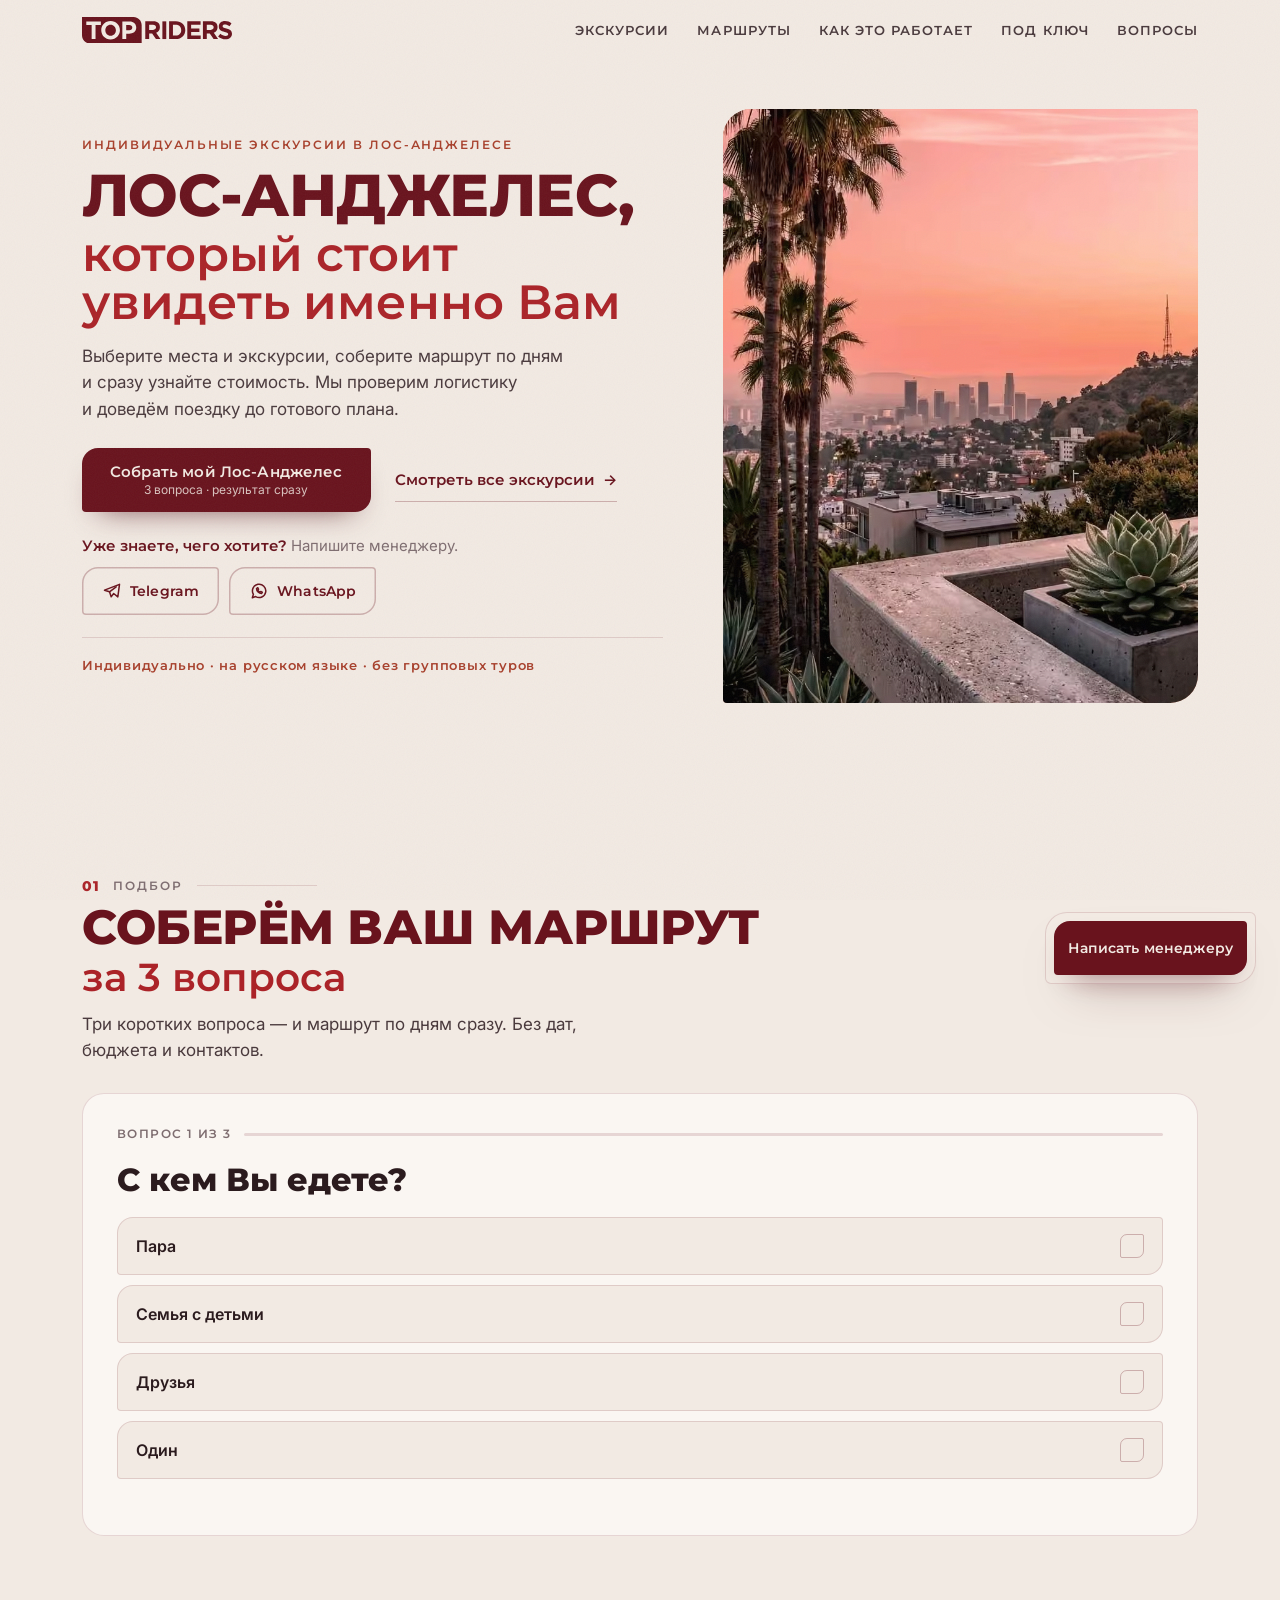
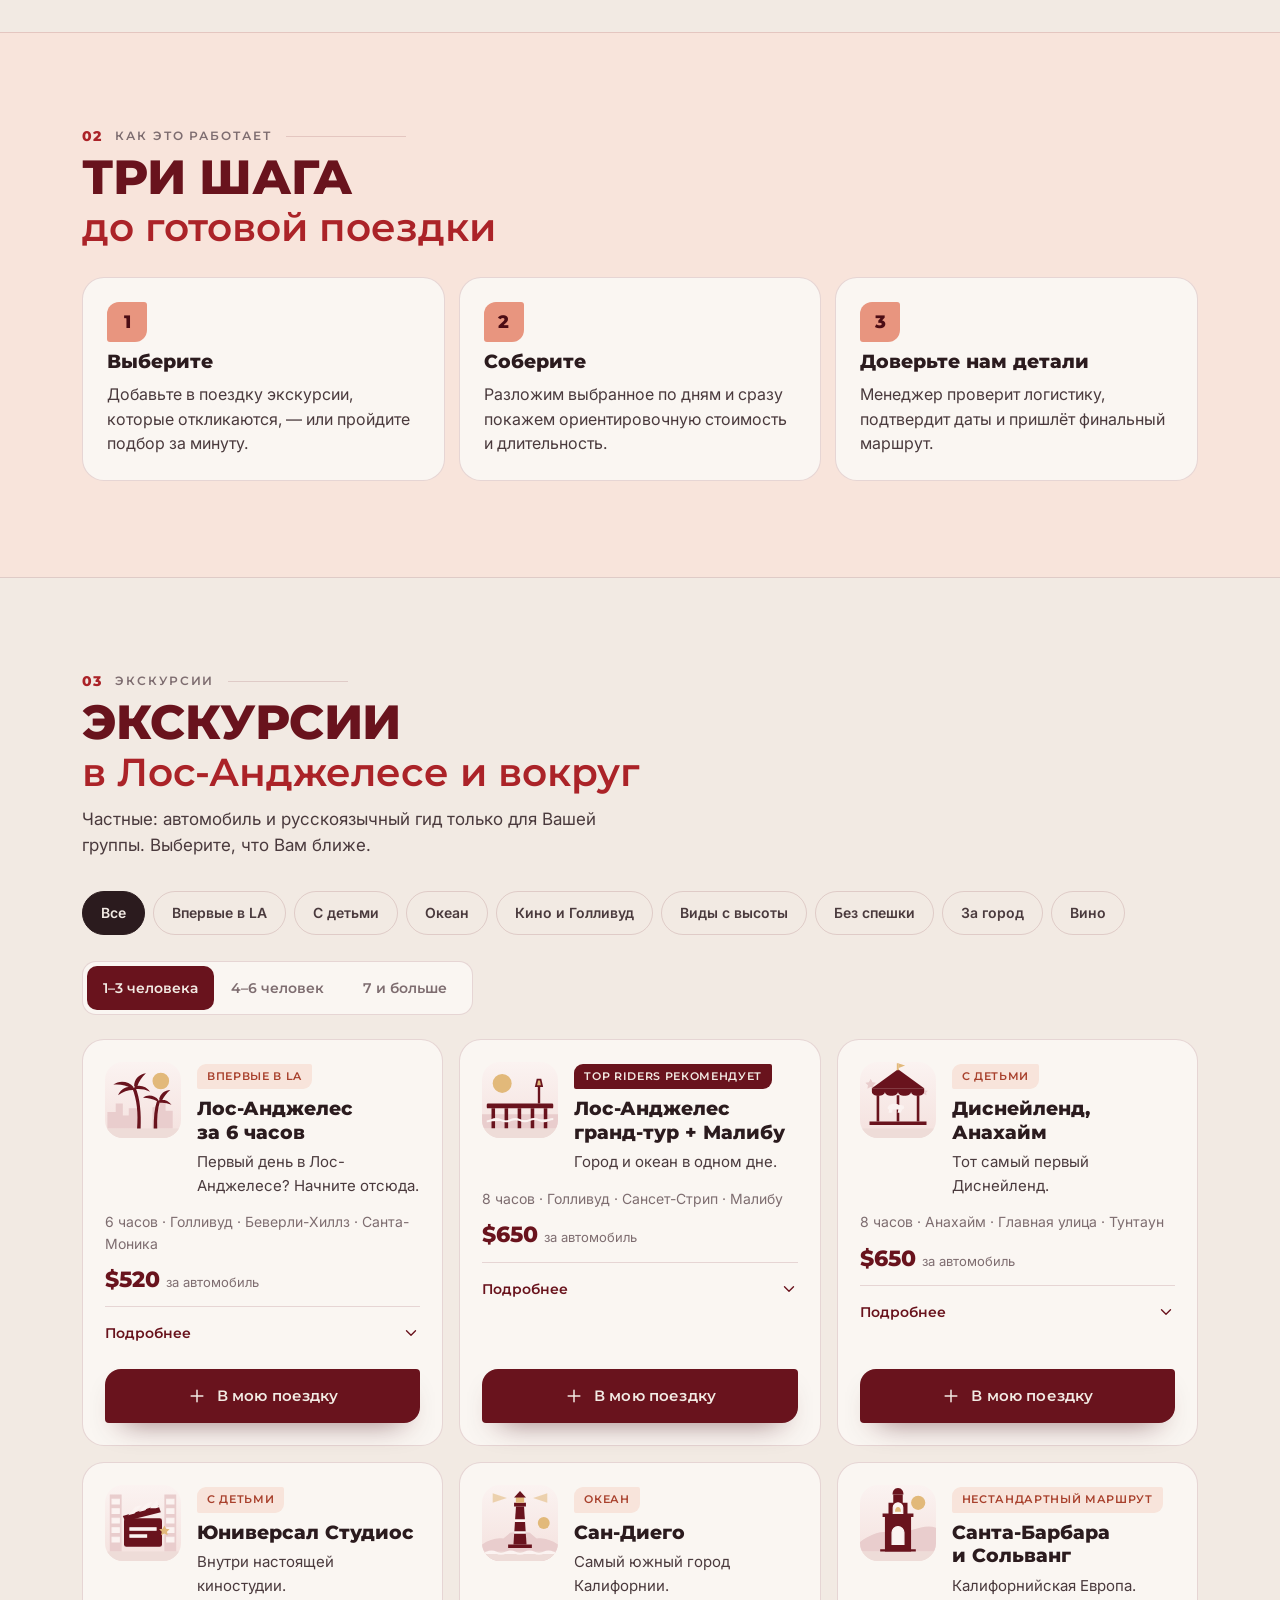
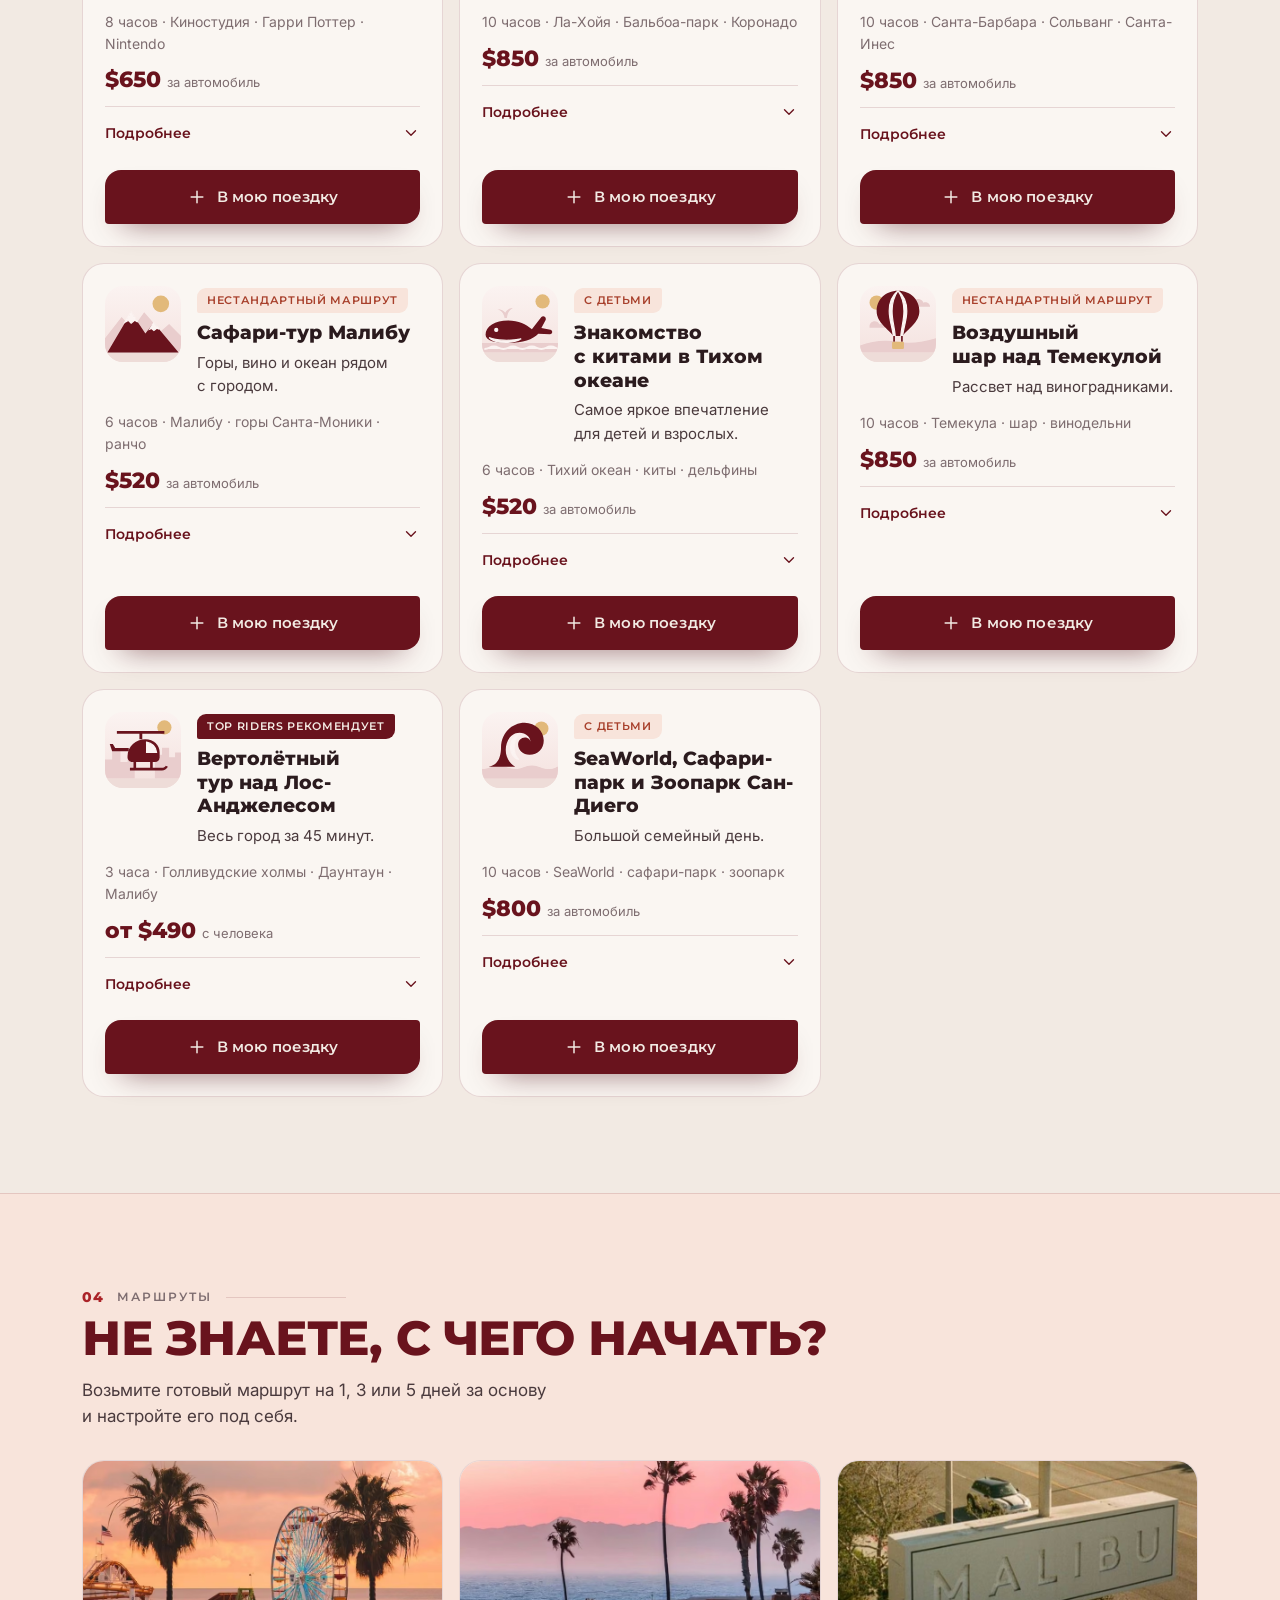
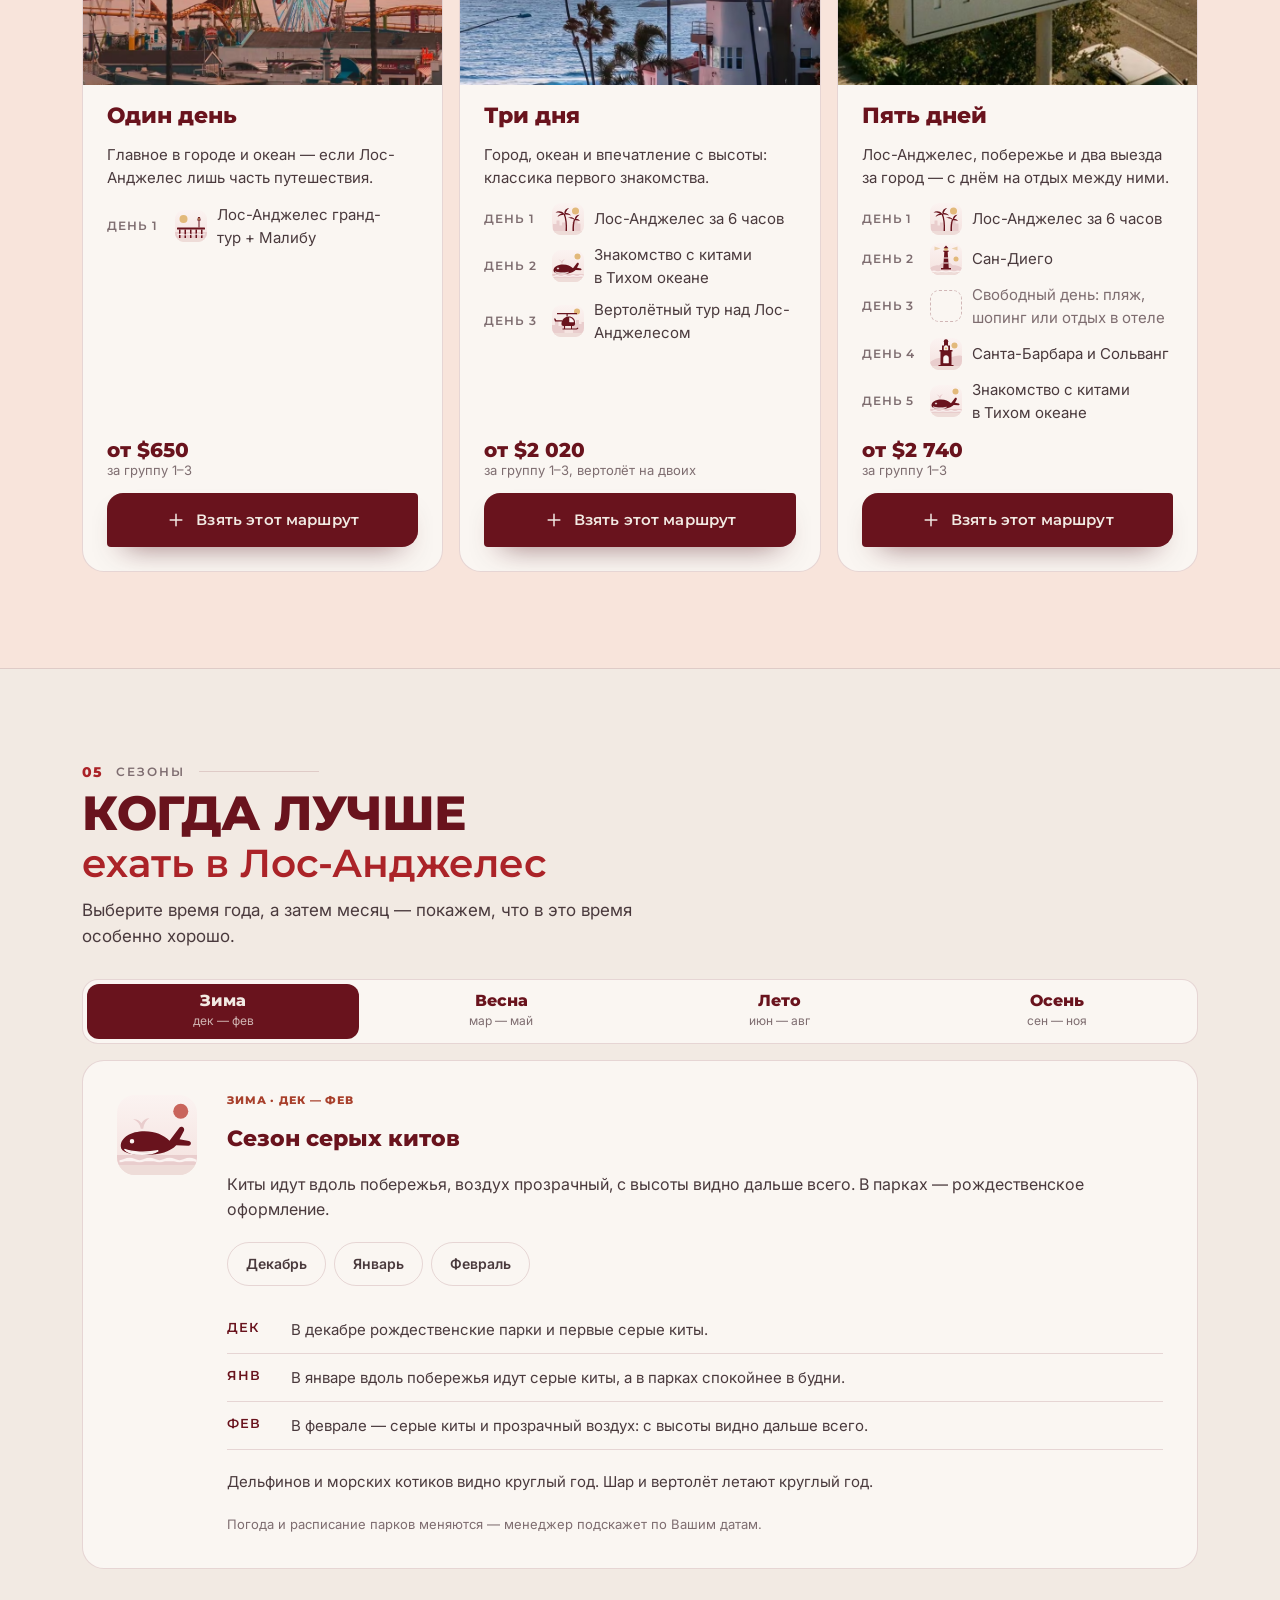
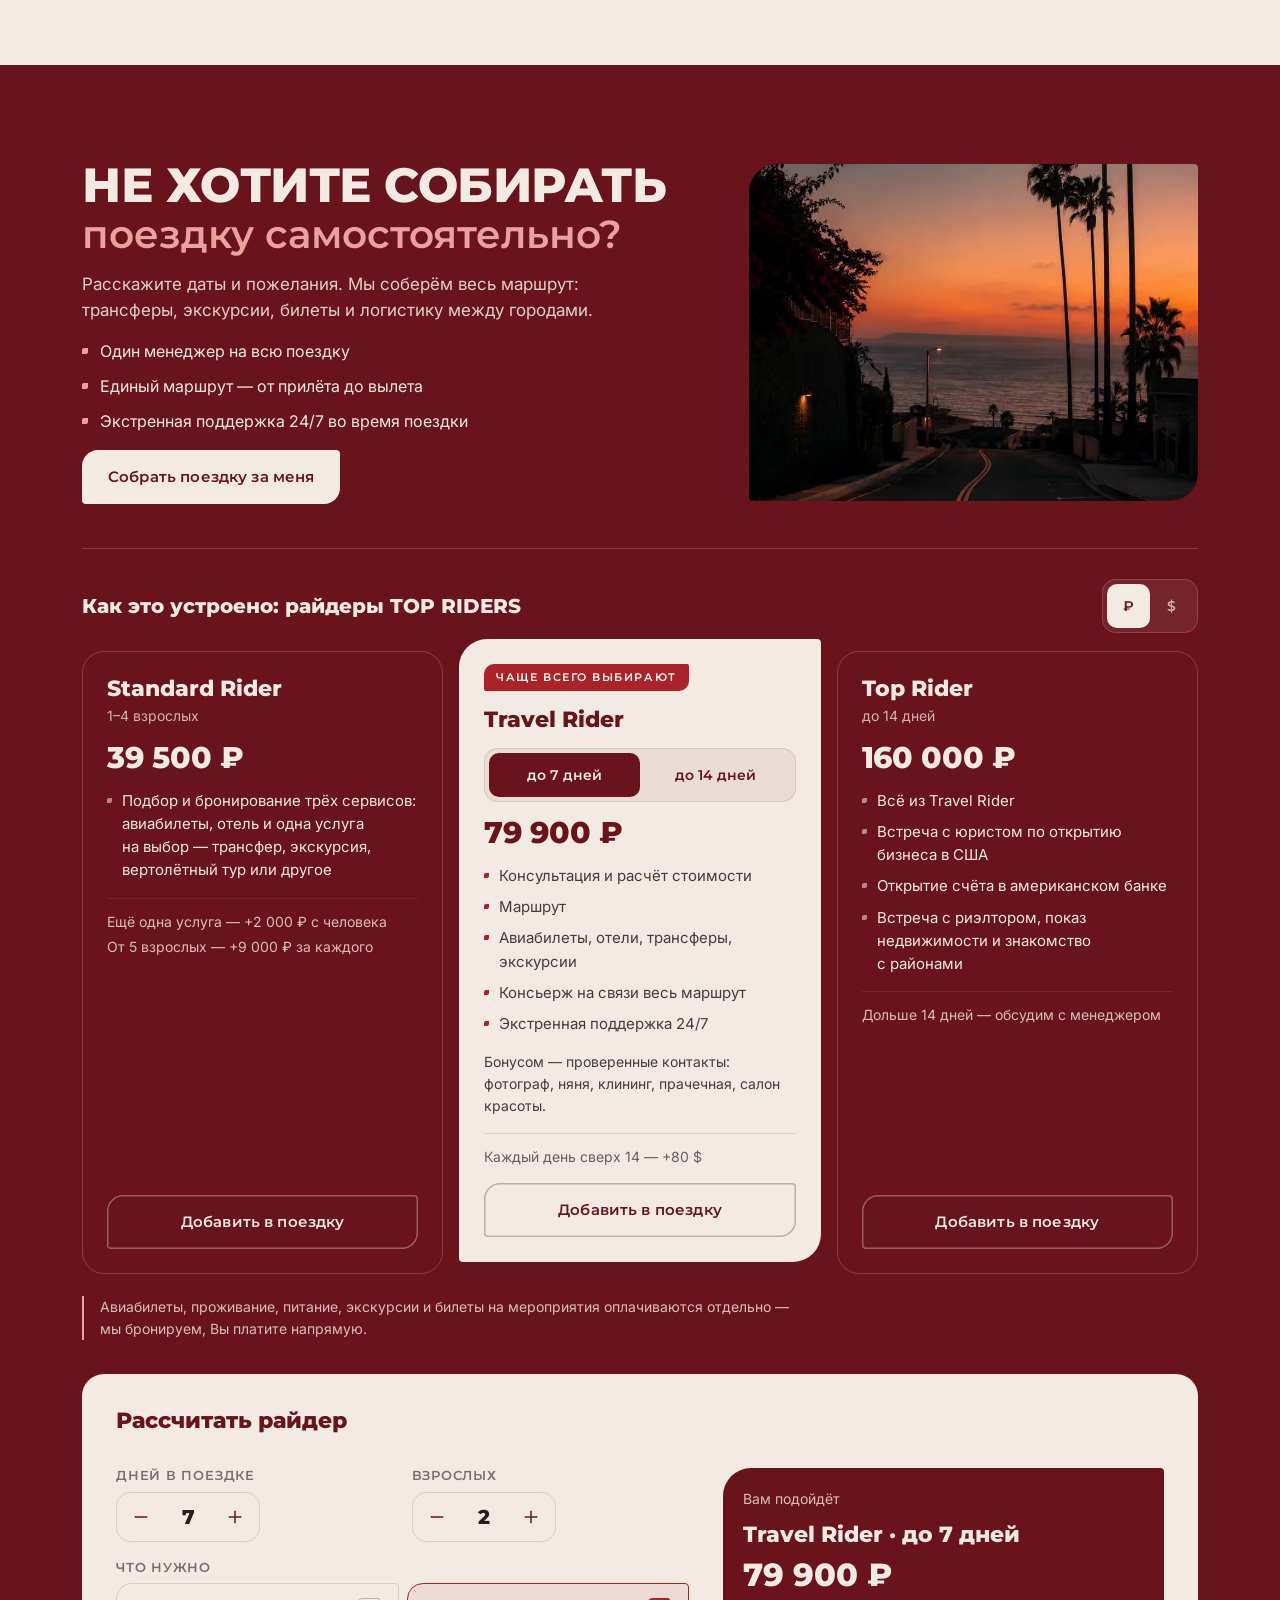
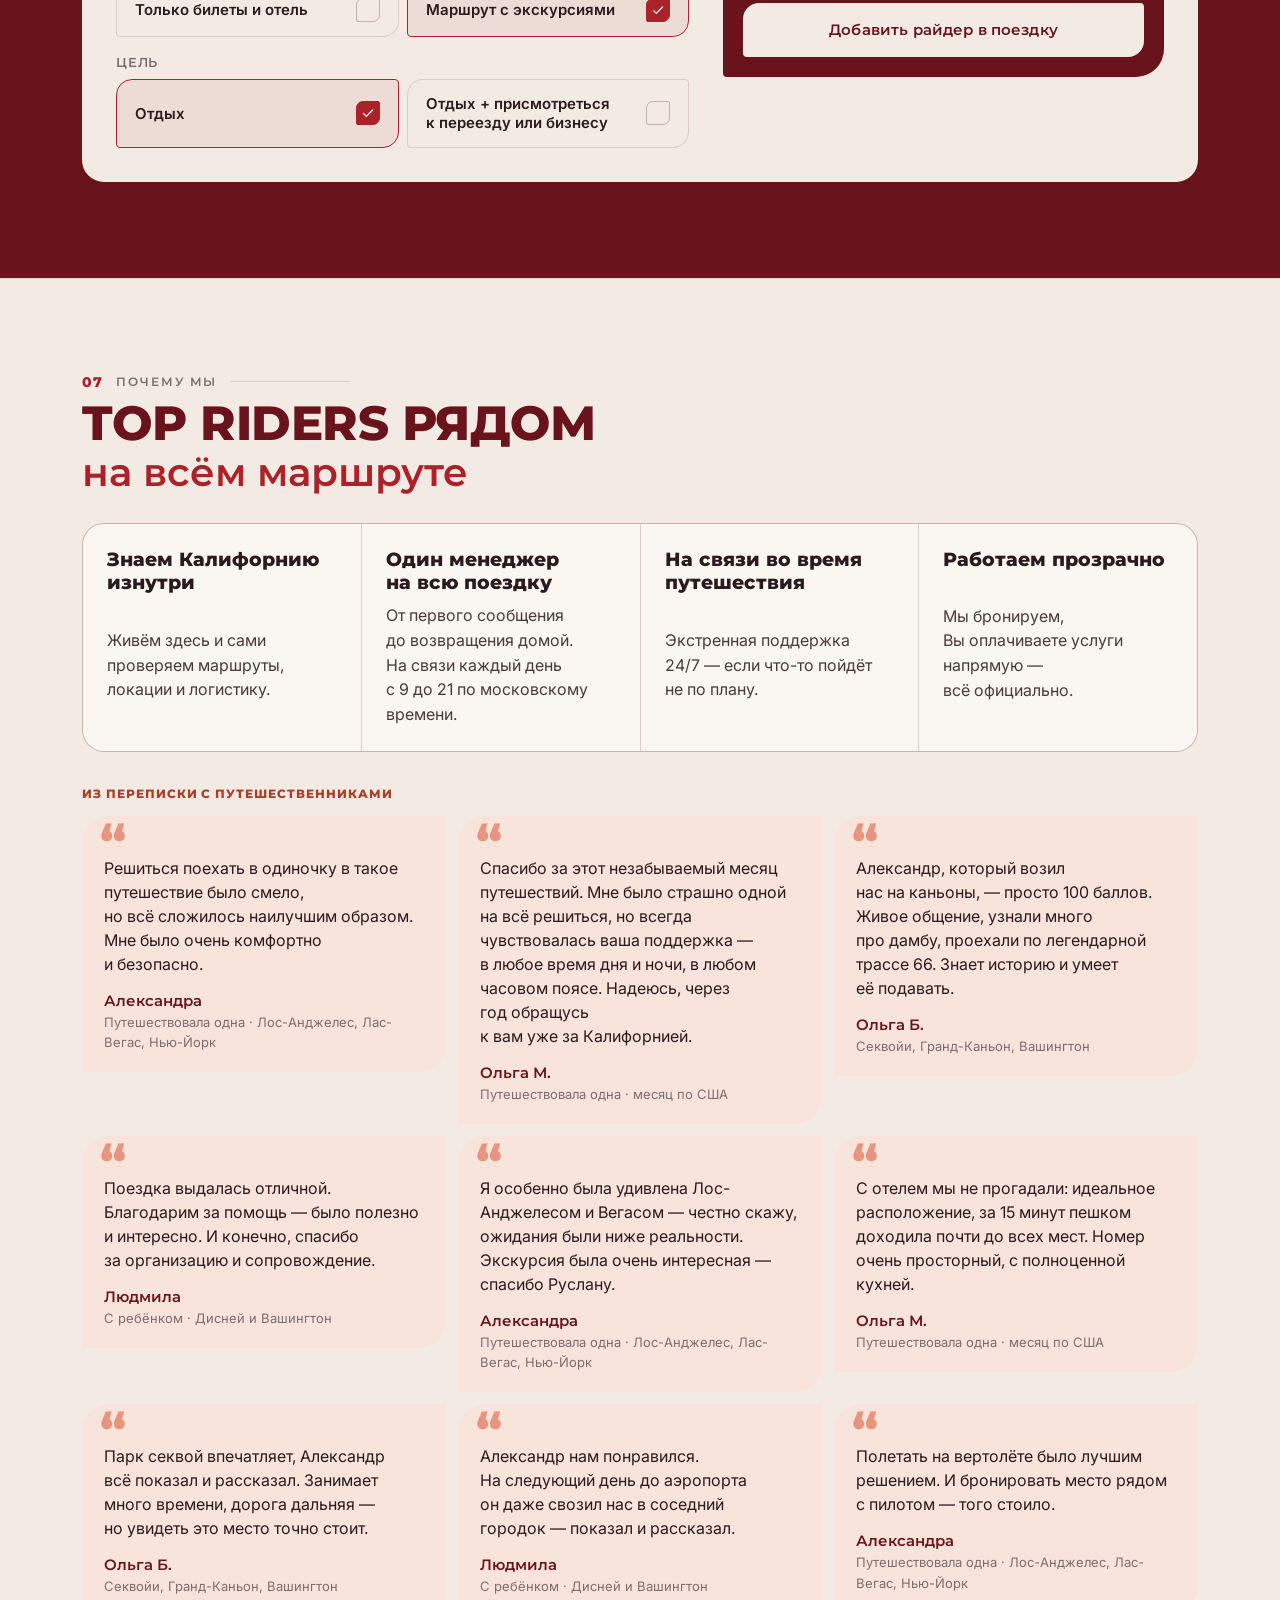
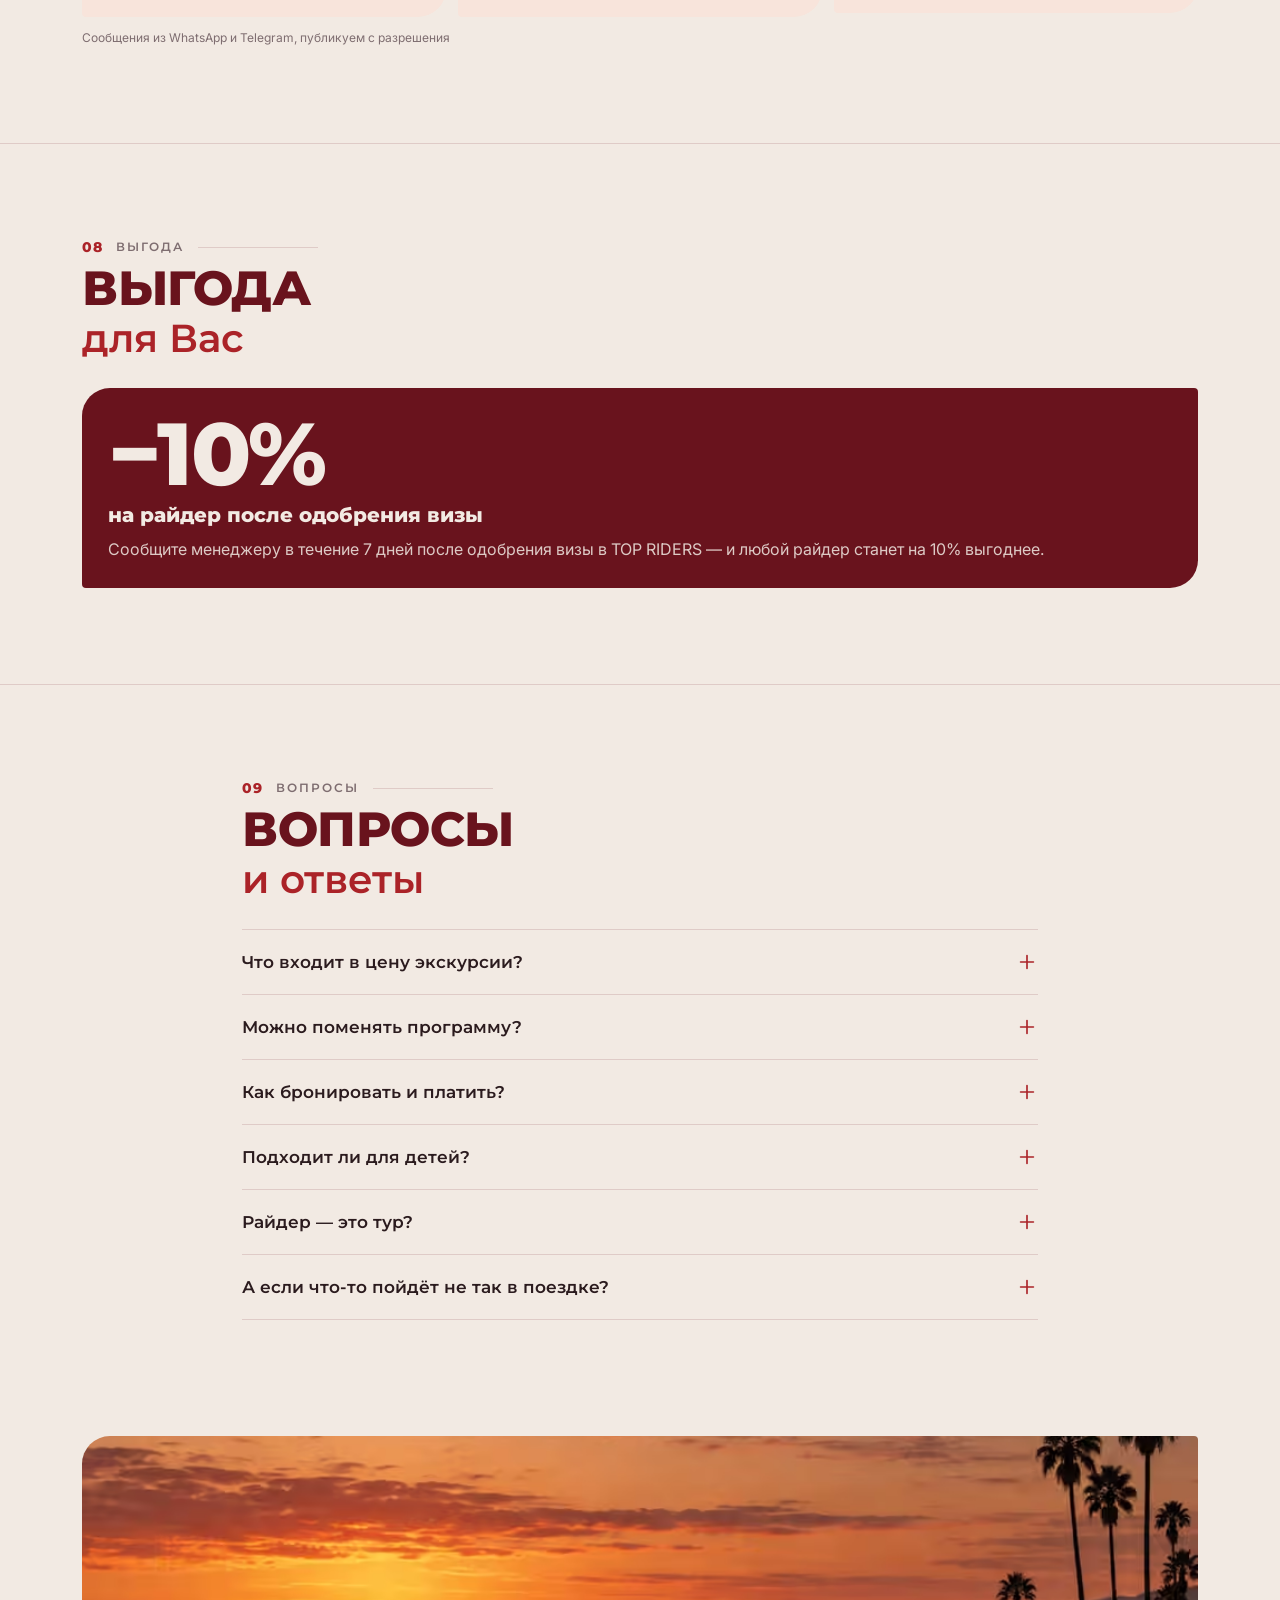
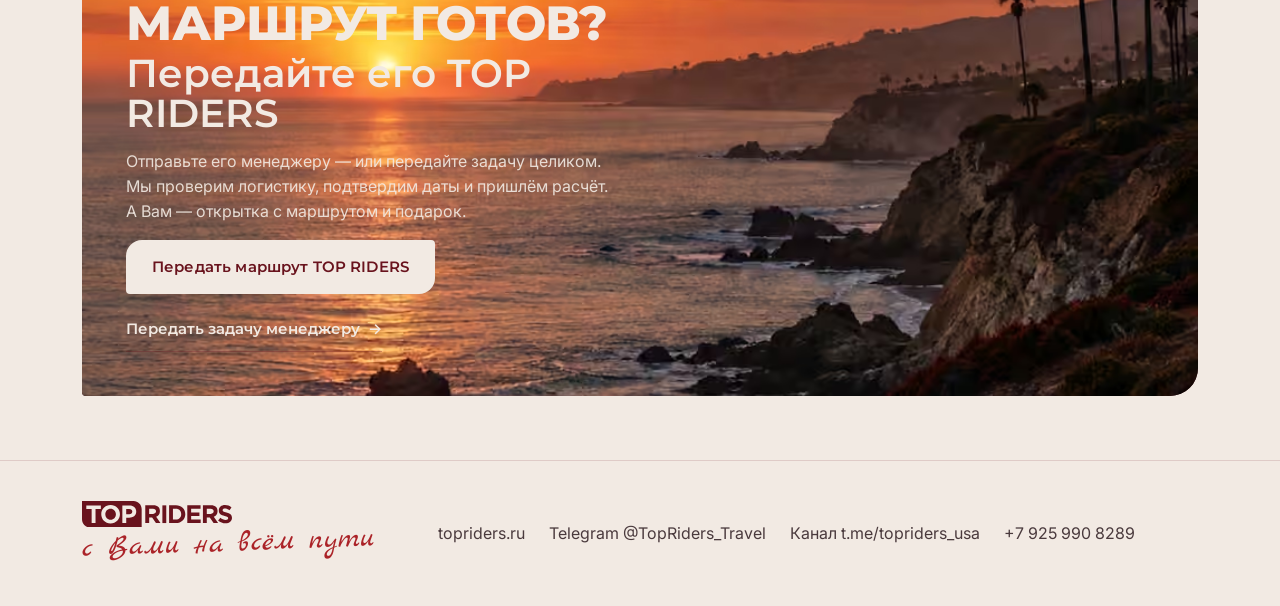
==== commit f50e371f: "LA: seasons by time of year with their own art, sticky header fixed on iPhone, signature footer - «К" ====
--- a/la/index.html
+++ b/la/index.html
@@ -18,10 +18,10 @@
   <link rel="icon" href="assets/favicon.svg" type="image/svg+xml">
   <link rel="preconnect" href="https://fonts.googleapis.com">
   <link rel="preconnect" href="https://fonts.gstatic.com" crossorigin>
-  <link rel="stylesheet" href="https://fonts.googleapis.com/css2?family=Inter:wght@400;600&family=Montserrat:wght@600;800&display=swap">
+  <link rel="stylesheet" href="https://fonts.googleapis.com/css2?family=Inter:wght@400;600&family=Marck+Script&family=Montserrat:wght@600;800&display=swap">
   <link rel="preload" as="image" href="assets/photos/hero.avif" type="image/avif">
-  <link rel="stylesheet" href="assets/css/la.css?v=18">
-  <script type="module" src="assets/js/app.js?v=18"></script>
+  <link rel="stylesheet" href="assets/css/la.css?v=20">
+  <script type="module" src="assets/js/app.js?v=20"></script>
 </head>
 <body>
   <a class="skip" href="#quiz">К подбору поездки</a>
@@ -109,7 +109,7 @@
     <section class="section" id="seasons" aria-labelledby="seasons-h">
       <div class="wrap">
         <div class="sec-head" data-head="seasons"></div>
-        <div class="months" role="radiogroup" aria-label="Месяц поездки" data-months></div>
+        <div class="season-tabs" role="tablist" aria-label="Время года" data-months></div>
         <div class="season" data-season></div>
       </div>
     </section>
@@ -181,9 +181,8 @@
 
   <footer class="foot">
     <div class="wrap foot__in">
-      <span class="logo logo--foot" data-logo></span>
+      <div class="foot__sign"><span class="logo logo--foot" data-logo></span><p class="foot__bye" data-t="footer.bye"></p></div>
       <ul class="foot__links" data-footlinks></ul>
-      <p class="foot__bye" data-t="footer.bye"></p>
     </div>
   </footer>
 
--- a/la/assets/css/la.css
+++ b/la/assets/css/la.css
@@ -50,7 +50,7 @@
   background: var(--bg);
   color: var(--text);
   font: 400 16px/1.55 var(--body);
-  overflow-x: hidden;
+  overflow-x: clip; /* не hidden: в iOS Safari hidden делает body прокручиваемым и ломает «липкую» шапку */
   padding-bottom: var(--dock-h);
 }
 /* Лёгкое зерно по фотостилю брендбука — один слой на всю страницу */
@@ -138,7 +138,7 @@
 .icon-btn:hover { background: var(--line); }
 
 /* ——— Шапка ——— */
-.top { position: sticky; top: 0; z-index: 40; background: color-mix(in srgb, var(--bg) 86%, transparent); backdrop-filter: blur(12px); -webkit-backdrop-filter: blur(12px); border-bottom: 1px solid transparent; transition: border-color .3s; }
+.top { position: sticky; top: 0; z-index: 40; background: var(--bg); border-bottom: 1px solid transparent; transition: border-color .3s; }
 .top.is-scrolled { border-bottom-color: var(--line); }
 .top__in { display: flex; align-items: center; justify-content: space-between; height: 60px; }
 .logo { display: block; width: 132px; color: var(--wine); line-height: 0; }
@@ -355,7 +355,8 @@
 .foot__links { list-style: none; margin: 0; padding: 0; display: grid; gap: 4px; }
 .foot__links a { display: inline-flex; min-height: 40px; align-items: center; text-decoration: none; color: var(--text); }
 .foot__links a:hover { color: var(--title); }
-.foot__bye { font: 800 20px/1.2 var(--head); color: var(--title); margin: 0; }
+.foot__sign { display: grid; gap: 6px; justify-items: start; }
+.foot__bye { font: 400 30px/1.1 'Marck Script', cursive; color: var(--accent); margin: 0; transform: rotate(-2deg); transform-origin: left; }
 
 /* ——— Нижняя панель ——— */
 .dock {
@@ -858,3 +859,20 @@
 .tune__chips { display: flex; flex-wrap: wrap; gap: 8px; }
 .tune__chips .chip { min-height: 40px; }
 .tune__hint { margin: 0; font-size: 14px; color: var(--muted); }
+
+/* ——— Сезоны ——— */
+.season-tabs { display: grid; grid-template-columns: repeat(4, 1fr); gap: 6px; padding: 4px; margin-bottom: 16px; border-radius: 16px; background: var(--surface); border: 1px solid var(--line); }
+.season-tab { display: grid; gap: 2px; justify-items: center; min-height: 54px; padding: 8px 4px; border: 0; border-radius: 12px; background: transparent; color: var(--title); cursor: pointer; transition: background .2s, color .2s; }
+.season-tab b { font: 800 14px/1.1 var(--head); }
+.season-tab span { font-size: 11px; color: var(--muted); }
+.season-tab[aria-selected="true"] { background: var(--wine); color: var(--cream); }
+.season-tab[aria-selected="true"] span { color: rgba(242, 234, 227, .75); }
+.season__kicker { margin: 0; font: 800 11px/1 var(--head); letter-spacing: .08em; text-transform: uppercase; color: var(--salmon-ink); }
+.season__title::first-letter { text-transform: none; }
+.season__text { margin: 0; font-size: 16px; }
+.season__months { display: flex; flex-wrap: wrap; gap: 8px; }
+.season__all > div { grid-template-columns: 52px 1fr; }
+@media (min-width: 760px) { .season-tab b { font-size: 16px; } .season-tab span { font-size: 12px; } .season__art { grid-row: 1 / span 6; } }
+
+/* Шапка закрывает и полосу над собой: в Safari страница прокручивается под строкой адреса, текст не должен «проступать» над шапкой */
+.top::before { content: ''; position: absolute; left: 0; right: 0; bottom: 100%; height: 200px; background: var(--bg); }
